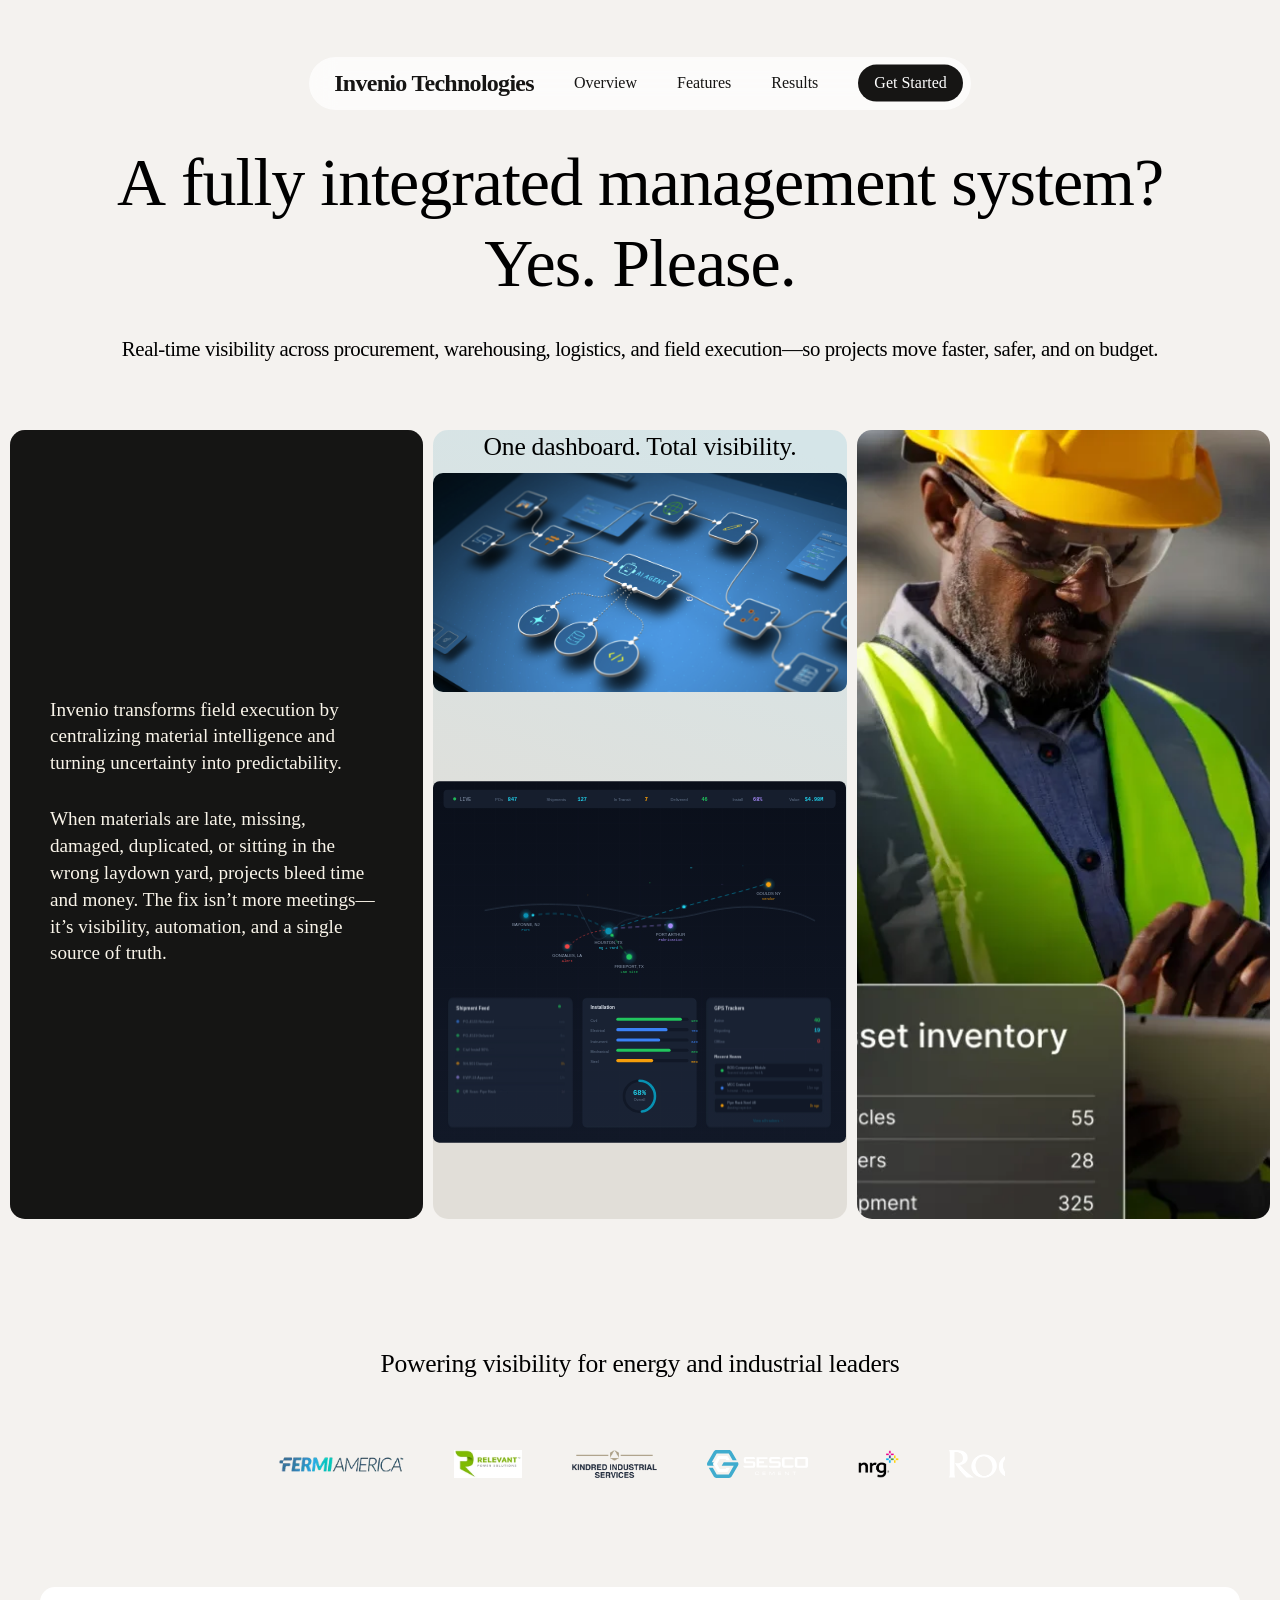
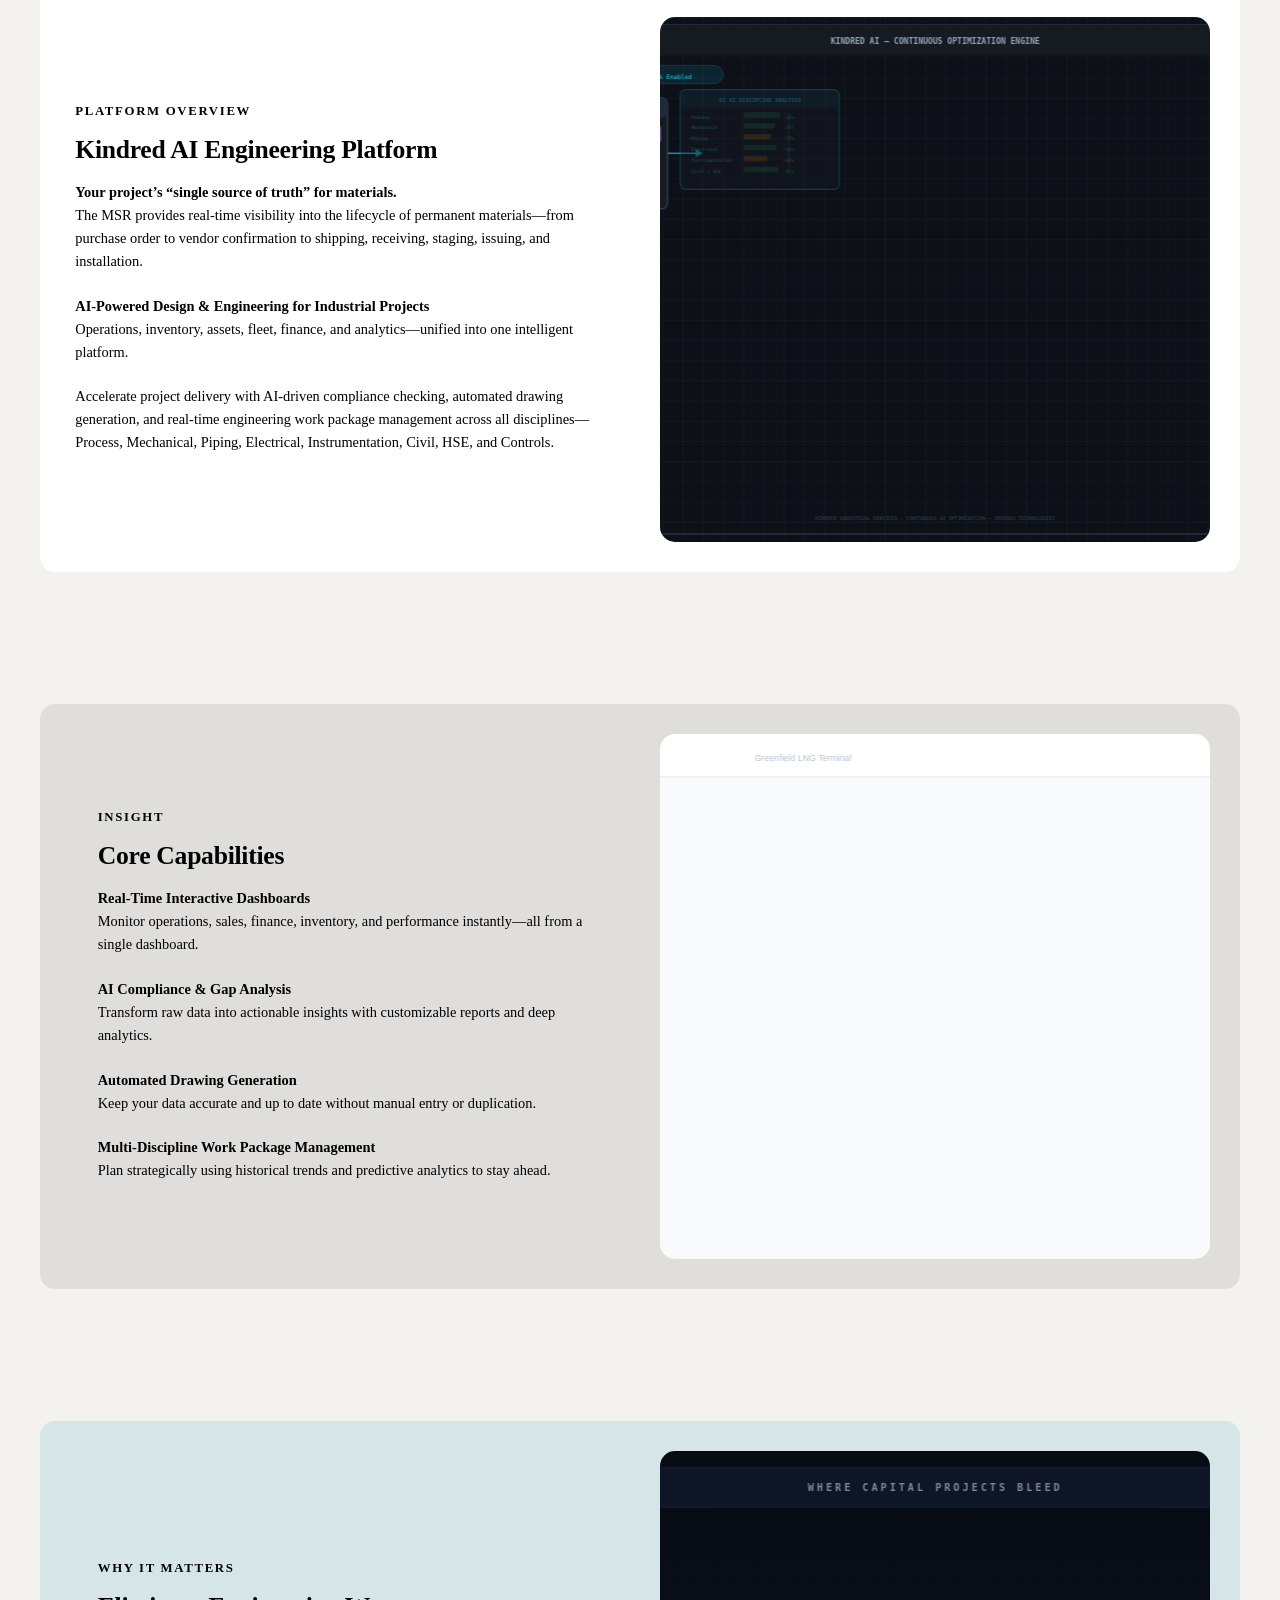
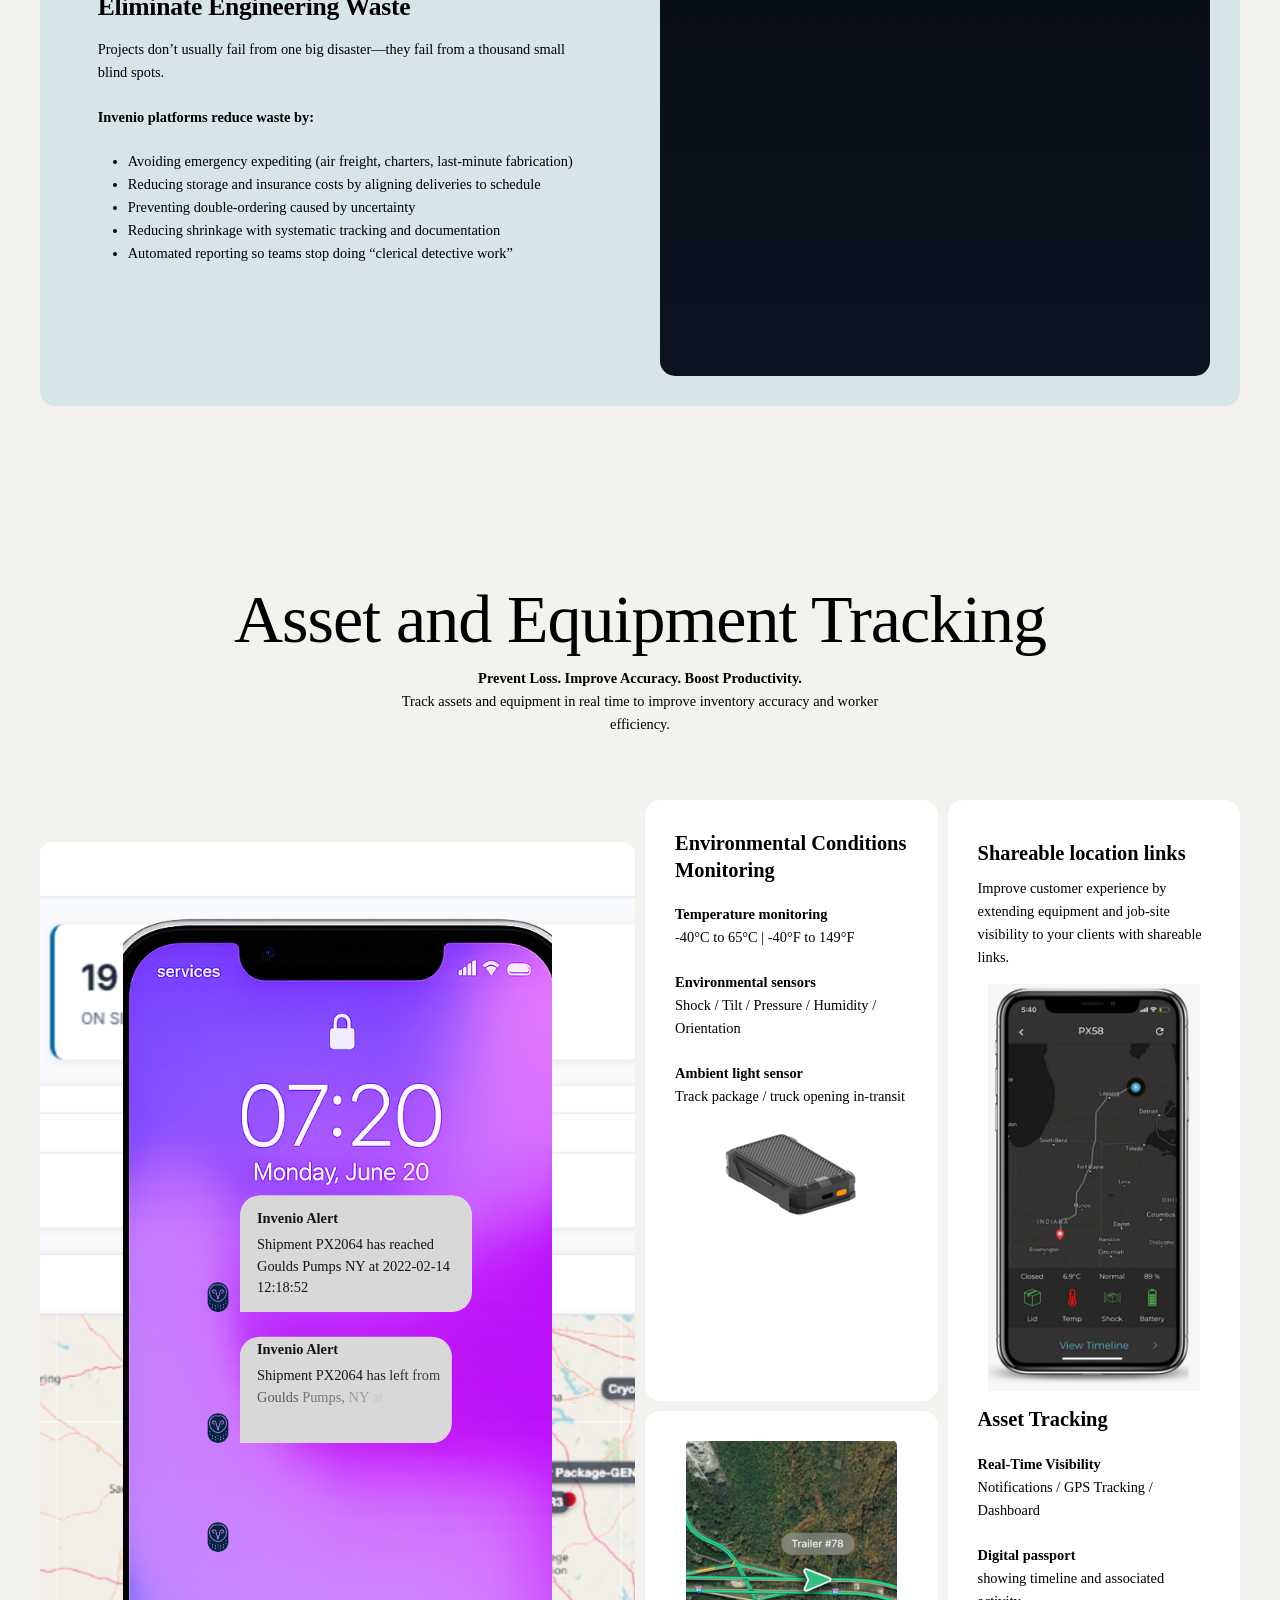
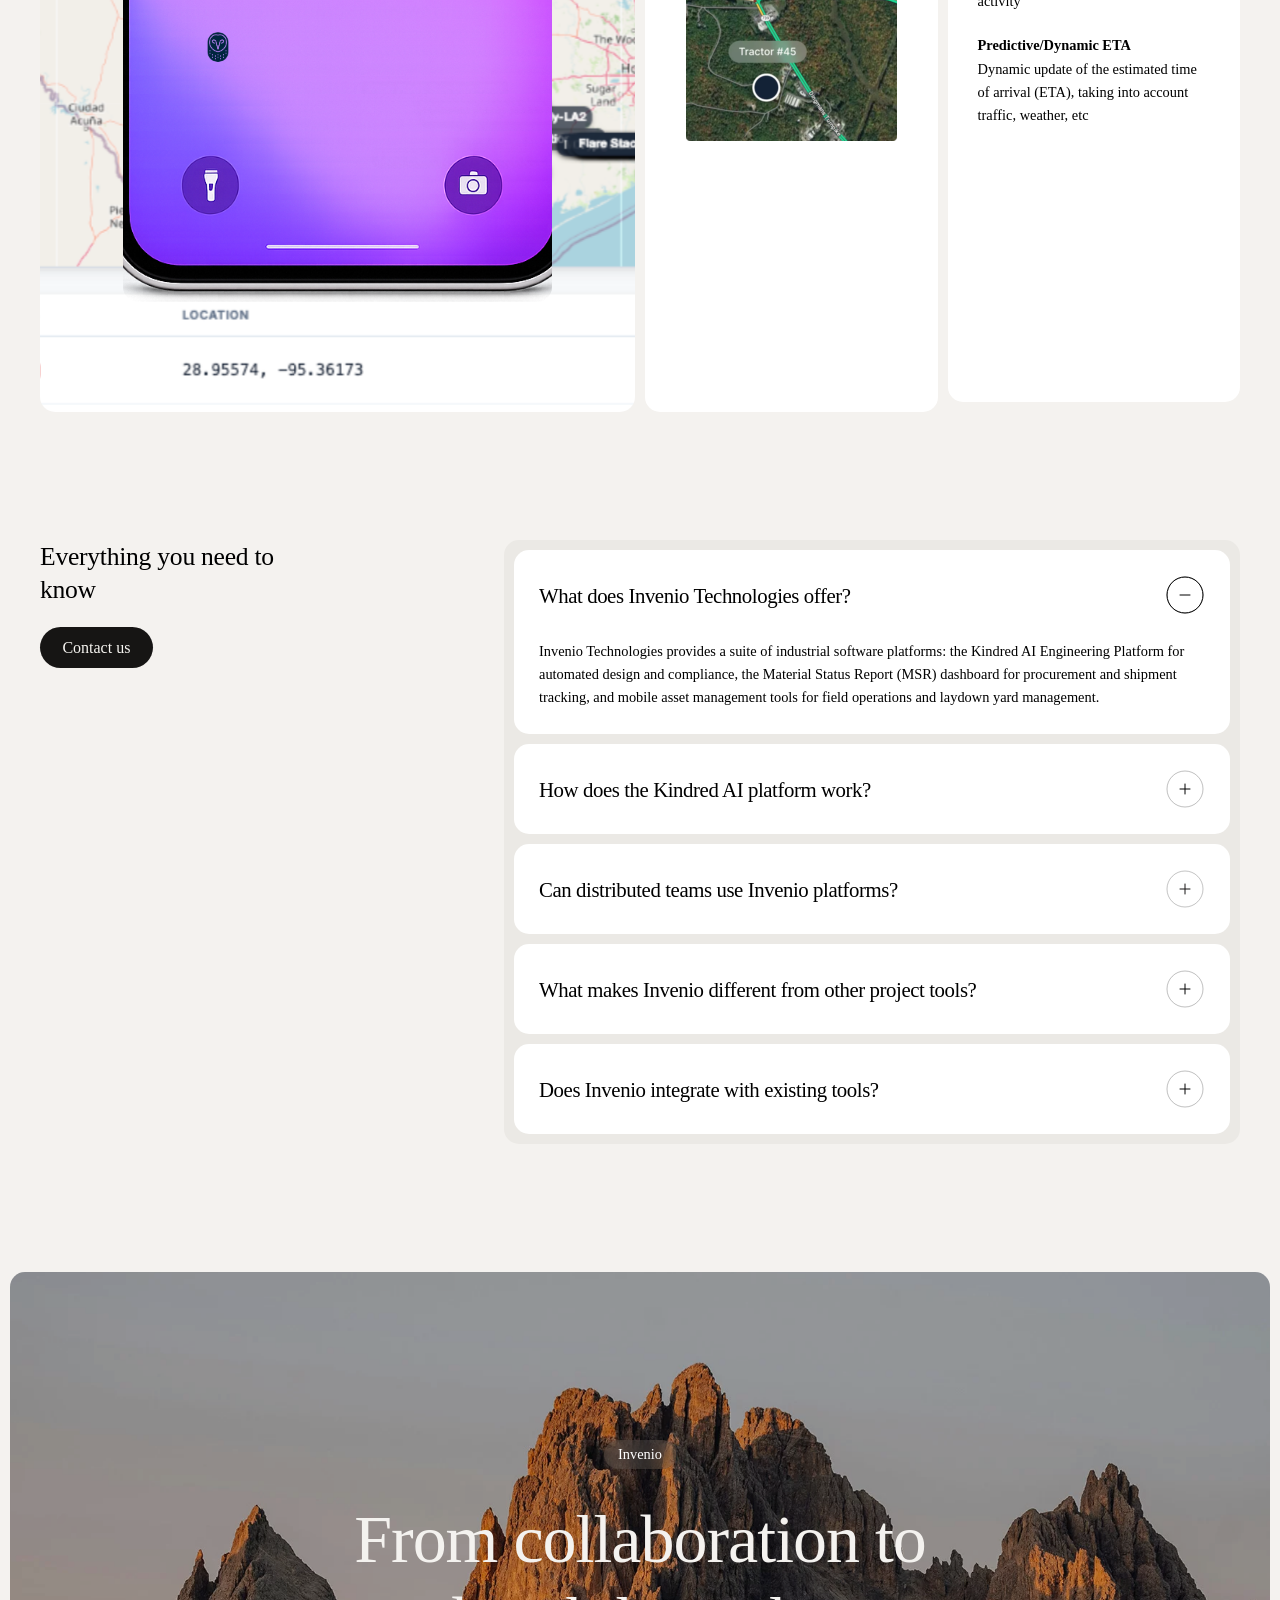
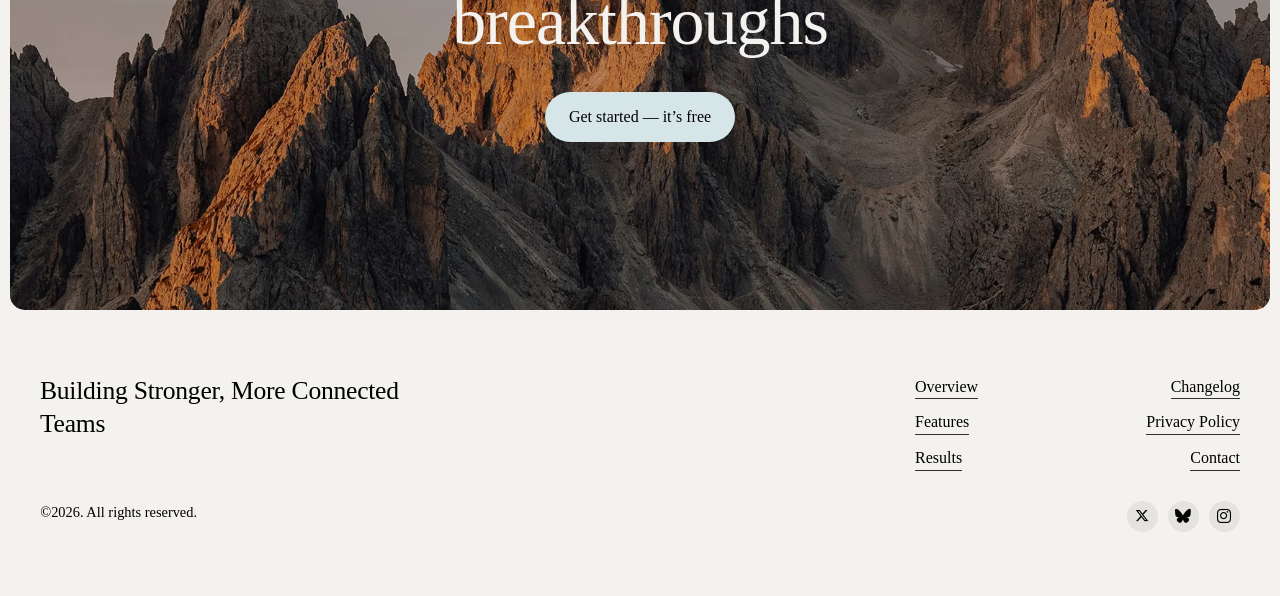
==== index.html @ 4b78f229 "fix: match SVG sizes across all three cards All three sticky cards now use background images for con" ====
<!DOCTYPE html>
<!-- saved from url=(0024)/ -->
<html lang="en-US" class="js lenis js_active  vc_desktop  vc_transform  vc_transform "><head><meta http-equiv="Content-Type" content="text/html; charset=UTF-8">
	
	<meta name="viewport" content="width=device-width, initial-scale=1, maximum-scale=5"><title>Invenio Technologies – Invenio Technologies</title>
<meta name="robots" content="max-image-preview:large">
<link rel="preload" href="/wp-content/themes/salient/css/fonts/icomoon.woff?v=1.7" as="font" type="font/woff" crossorigin="anonymous"><style id="wp-img-auto-sizes-contain-inline-css" type="text/css">
img:is([sizes=auto i],[sizes^="auto," i]){contain-intrinsic-size:3000px 1500px}
/*# sourceURL=wp-img-auto-sizes-contain-inline-css */
</style>

<link rel="stylesheet" id="nectar-slider-css" href="./Invenio Technologies – Invenio Technologies_files/nectar-slider.css" type="text/css" media="all">
<style id="nfd-wonder-blocks-utilities-inline-css" type="text/css">
.nfd-relative{position:relative!important}.-nfd-bottom-1{bottom:-.25rem!important}.-nfd-top-0\.5{top:-.125rem!important}.-nfd-top-1{top:-.25rem!important}.nfd-top-10{top:2.5rem!important}.nfd-col-start-1{grid-column-start:1!important}.nfd-col-start-2{grid-column-start:2!important}.nfd-col-start-3{grid-column-start:3!important}.nfd-col-start-4{grid-column-start:4!important}.nfd-col-start-5{grid-column-start:5!important}.nfd-col-start-6{grid-column-start:6!important}.nfd-col-start-7{grid-column-start:7!important}.nfd-col-end-10{grid-column-end:10!important}.nfd-col-end-11{grid-column-end:11!important}.nfd-col-end-12{grid-column-end:12!important}.nfd-col-end-13{grid-column-end:13!important}.nfd-col-end-7{grid-column-end:7!important}.nfd-col-end-8{grid-column-end:8!important}.nfd-col-end-9{grid-column-end:9!important}.nfd-row-start-1{grid-row-start:1!important}.-nfd-mx-2:not([style*=margin]){margin-left:-.5rem!important;margin-right:-.5rem!important}.nfd-my-0:not([style*=margin]){margin-bottom:0!important;margin-top:0!important}.nfd-mb-8:not([style*=margin]){margin-bottom:2rem!important}.nfd-mt-2:not([style*=margin]){margin-top:.5rem!important}.nfd-mt-8:not([style*=margin]){margin-top:2rem!important}.nfd-mt-\[-100px\]:not([style*=margin]){margin-top:-100px!important}.nfd-grid{display:grid!important}.nfd-h-full{height:100%!important}.nfd-w-full{width:100%!important}.nfd-shrink-0{flex-shrink:0!important}.nfd-grow{flex-grow:1!important}.nfd-grid-cols-11{grid-template-columns:repeat(11,minmax(0,1fr))!important}.nfd-grid-cols-12{grid-template-columns:repeat(12,minmax(0,1fr))!important}.nfd-grid-cols-2{grid-template-columns:repeat(2,minmax(0,1fr))!important}.nfd-grid-rows-1{grid-template-rows:repeat(1,minmax(0,1fr))!important}.nfd-items-center{align-items:center!important}.nfd-gap-y-10{row-gap:2.5rem!important}.nfd-overflow-hidden{overflow:hidden!important}.nfd-border-b{border-bottom-width:1px!important}.nfd-border-dashed{border-style:dashed!important}.nfd-p-0:not([style*=padding]){padding:0!important}.nfd-p-10:not([style*=padding]){padding:2.5rem!important}.nfd-p-2:not([style*=padding]){padding:.5rem!important}.nfd-p-4:not([style*=padding]){padding:1rem!important}.nfd-p-8:not([style*=padding]){padding:2rem!important}.nfd-px-0:not([style*=padding]){padding-left:0!important;padding-right:0!important}.nfd-px-4:not([style*=padding]){padding-left:1rem!important;padding-right:1rem!important}.nfd-px-8:not([style*=padding]){padding-left:2rem!important;padding-right:2rem!important}.nfd-py-0:not([style*=padding]){padding-bottom:0!important;padding-top:0!important}.nfd-py-4:not([style*=padding]){padding-bottom:1rem!important;padding-top:1rem!important}.nfd-py-5:not([style*=padding]){padding-bottom:1.25rem!important;padding-top:1.25rem!important}.nfd-pt-0:not([style*=padding]){padding-top:0!important}.nfd-text-left{text-align:left!important}.nfd-wc-products{self-align:flex-start!important;flex-grow:0!important}.nfd-wc-products>ul{row-gap:calc(var(--wndb--gap--2xl)*var(--wndb--gap--scale-factor))!important}.nfd-wc-products .wc-block-grid__product-image{overflow:hidden!important}.nfd-wc-products .wc-block-grid__product-image img{transition:transform .6s ease-in-out!important}.nfd-wc-products .wc-block-grid__product-image img:hover{transform:scale(1.1)!important}.nfd-wc-products .wc-block-components-product-sale-badge{backdrop-filter:blur(4px)!important;background:hsla(0,0%,100%,.5)!important;border:1px solid hsla(0,0%,100%,.2)!important;border-radius:999px!important;font-size:.8125rem!important;font-weight:700!important;margin:6px!important;padding:4px 12px!important}.nfd-wc-products .wc-block-components-product-sale-badge>span{background:transparent!important}.nfd-wc-products .wc-block-components-product-price{color:inherit!important}.nfd-wc-search .wp-block-search__inside-wrapper{background-color:var(--wndb--color--borders)!important;border:2px solid var(--wndb--color--subtle)!important;border-radius:999px!important;max-width:100%!important;padding:0!important;width:25rem!important}.nfd-wc-search .wp-block-search__inside-wrapper input[type=search]{background:none!important;border:none!important;border-bottom-left-radius:999px!important;border-top-left-radius:999px!important;color:var(--wndb--color--text--contrast)!important;font-size:1.25rem!important;font-weight:500!important;min-height:3.75rem!important;padding-inline:24px!important}.nfd-wc-search .wp-block-search__inside-wrapper:has(button:focus),.nfd-wc-search .wp-block-search__inside-wrapper:has(input[type=search]:focus){outline:2px solid var(--wndb--color--text--contrast)!important;outline-offset:2px!important}.nfd-wc-search .wp-block-search__button{aspect-ratio:1/1!important;background:var(--wndb-gray-800)!important;border-radius:999px!important;height:100%!important;margin-left:0!important;margin-right:2px!important;margin-top:2px!important}.nfd-wc-search .wp-block-search__button:focus,.nfd-wc-search .wp-block-search__button:hover{background:var(--wndb-gray-900)!important;filter:none!important;outline:2px solid var(--wndb-gray-900)!important;outline-offset:2px!important}.nfd-wc-search .wp-block-search__inside-wrapper input[type=search]::-moz-placeholder{color:var(--wndb--color--text--faded)!important}.nfd-wc-search .wp-block-search__inside-wrapper input[type=search]::placeholder{color:var(--wndb--color--text--faded)!important}.nfd-commerce-icons{align-items:center!important;display:flex!important;flex-direction:row!important;gap:8px!important}.nfd-commerce-icons .wc-block-cart-link__text{display:none!important}.nfd-commerce-icons .wp-block-search__button svg,.nfd-commerce-icons svg.wc-block-customer-account__account-icon,.nfd-commerce-icons svg.wc-block-mini-cart__icon{height:28px!important;width:28px!important}.nfd-commerce-icons .wp-block-search__button-only .wp-block-search__button.has-icon{align-items:center!important;background:none!important;color:currentcolor!important;display:flex!important;padding:0!important}.nfd-commerce-icons .wp-block-search__button-only .wp-block-search__input{margin-right:.5em!important}.nfd-commerce-icons .wp-block-woocommerce-customer-account a{padding:0!important}:root{--wndb-mask-color:rgba(0,0,0,.15);--wndb-mask-position:50% 50% at 50% 20%;--wndb-mask-opacity:0.35}[class*=nfd-bg-effect]{isolation:isolate!important;position:relative!important}[class*=nfd-wb-header] [class*=nfd-bg-effect]{z-index:1!important}.has-modal-open [class*=nfd-bg-effect]{isolation:unset!important}.nfd-bg-effect-position-center{--wndb-mask-position:50% 50% at 50% 50%}[class*=nfd-bg-effect]:after{content:""!important;inset:0!important;-webkit-mask-image:radial-gradient(ellipse var(--wndb-mask-position),#000 70%,rgba(0,0,0,.3) 100%)!important;mask-image:radial-gradient(ellipse var(--wndb-mask-position),#000 70%,rgba(0,0,0,.3) 100%)!important;opacity:var(--wndb-mask-opacity)!important;pointer-events:none!important;position:absolute!important;z-index:-1!important}.nfd-bg-effect-dots:after{--wndb-mask-opacity:1;background:radial-gradient(var(--wndb-mask-color) 1px,transparent 1px)!important;background-size:20px 20px!important}.nfd-bg-effect-grid:after{background-image:linear-gradient(to right,var(--wndb-mask-color) 1px,transparent 1px),linear-gradient(to bottom,var(--wndb-mask-color) 1px,transparent 1px)!important;background-size:50px 50px!important}.nfd-bg-effect-grid-perspective{perspective:1000px!important}.has-modal-open .nfd-bg-effect-grid-perspective{perspective:unset!important}.nfd-bg-effect-grid-perspective:after{--wndb-mask-opacity:0.6;background-size:100px 100px!important;transform:rotateX(-60deg) translateZ(0)!important;transform-origin:top!important;transform-style:preserve-3d!important}.nfd-bg-effect-grid-2:after,.nfd-bg-effect-grid-perspective:after{background-image:linear-gradient(to right,var(--wndb-mask-color) 1px,transparent 1px),linear-gradient(to bottom,var(--wndb-mask-color) 1px,transparent 1px)!important}.nfd-bg-effect-grid-2:after{background-size:14px 32px!important}.nfd-bg-effect-grid-3{overflow:hidden!important}.nfd-bg-effect-grid-3:after{background-image:linear-gradient(to right,var(--wndb-mask-color) 1px,transparent 1px),linear-gradient(to bottom,var(--wndb-mask-color) 1px,transparent 1px)!important;background-size:32px 80px!important;right:-40%!important;top:-20%!important;transform:scale(1.5) skew(-30deg,30deg)!important}.nfd-bg-effect-lines:after{--wndb-mask-opacity:0.4;background-image:linear-gradient(to right,var(--wndb-mask-color) 1px,transparent 1px)!important;background-size:48px!important}.nfd-bg-effect-lines-2{--wndb-mask-opacity:0.45;overflow:hidden!important;perspective:1000px!important}.has-modal-open .nfd-bg-effect-lines-2{perspective:unset!important}.nfd-bg-effect-lines-2:after{background-image:linear-gradient(to right,var(--wndb-mask-color) 1px,transparent 1px)!important;background-size:30px!important;right:-40%!important;top:-20%!important;transform:rotateX(-45deg) skew(-16deg) translateZ(0)!important;transform-origin:right!important;transform-style:preserve-3d!important}.nfd-mask-opacity-0:after{--wndb-mask-opacity:0.8}:where(:root){--wndb--max-w--prose:min(65ch,1100px)}.nfd-max-w-prose:not(.nfd-max-w-full),:where(.nfd-text-balance:not(.nfd-max-w-full)){max-width:var(--wndb--max-w--prose)!important}.nfd-max-w-prose:not(.nfd-max-w-full).has-text-align-center,:where(.nfd-text-balance:not(.nfd-max-w-full)).has-text-align-center{margin-inline:auto!important}.nfd-max-w-prose:not(.nfd-max-w-full).has-text-align-right,:where(.nfd-text-balance:not(.nfd-max-w-full)).has-text-align-right{margin-inline-start:auto!important}:where(.nfd-text-balance){text-wrap:balance!important}.nfd-text-balance>h1,.nfd-text-balance>h2,.nfd-text-balance>h3,.nfd-text-balance>h4,.nfd-text-balance>p{text-wrap:balance!important}.nfd-text-pretty,.nfd-text-pretty>h1,.nfd-text-pretty>h2,.nfd-text-pretty>h3,.nfd-text-pretty>h4,.nfd-text-pretty>p{text-wrap:pretty!important}.wp-block-image figcaption{font-weight:400!important;margin-inline:auto!important;max-width:64ch!important;padding-block-start:.5em!important;text-wrap:balance!important}.wp-block-quote>.nfd-text-pretty{font-weight:550;margin-block:.25em}:where(:root){--wndb--text-scale-factor:1;--wndb--text--xs:0.75rem;--wndb--text--sm:0.875rem;--wndb--text--base:1rem;--wndb--text--md:1.125rem;--wndb--text--lg:1.5rem;--wndb--text--xl:2.375rem;--wndb--text--huge:clamp(2.75rem,1.4688rem + 2.5vw,3.5rem);--wndb--text-giga:clamp(3.25rem,2.546875rem + 2.25vw,4.375rem)}.nfd-text-xs:not([class*=font-size]):not([style*=font-size]){font-size:calc(var(--wndb--text--xs)*var(--wndb--text-scale-factor))!important}.nfd-text-xs:not([style*=letter-spacing]){letter-spacing:.05em!important}.nfd-text-sm:not([class*=font-size]):not([style*=font-size]){font-size:calc(var(--wndb--text--sm)*var(--wndb--text-scale-factor))!important}.nfd-text-base:not([class*=font-size]):not([style*=font-size]){font-size:calc(var(--wndb--text--base)*var(--wndb--text-scale-factor))!important}.nfd-text-md:not([class*=font-size]):not([style*=font-size]){font-size:calc(var(--wndb--text--md)*var(--wndb--text-scale-factor))!important}.nfd-text-base:not([style*=line-height]),.nfd-text-md:not([style*=line-height]){line-height:1.6!important}.nfd-text-lg:not([class*=font-size]):not([style*=font-size]){font-size:calc(var(--wndb--text--lg)*var(--wndb--text-scale-factor))!important}.nfd-text-lg:not([style*=line-height]){line-height:1.4!important}.nfd-text-lg:not([style*=letter-spacing]){letter-spacing:0!important}.nfd-text-lg:not([style*=font-weight]){font-weight:500!important}.nfd-text-xl:not([class*=font-size]):not([style*=font-size]){font-size:var(--wndb--text--xl)!important}.nfd-text-xl:not([style*=line-height]){line-height:1.25!important}.nfd-text-xl:not([style*=letter-spacing]){letter-spacing:-.01em!important}.nfd-text-xl:not([style*=font-weight]){font-weight:500!important}:where(.nfd-text-huge:not([class*=font-size]):not([style*=font-size])){font-size:calc(var(--wndb--text--huge)*var(--wndb--text-scale-factor))!important;max-width:var(--wndb--max-w--prose)!important;text-wrap:balance!important}:where(.nfd-text-huge:not([class*=font-size]):not([style*=font-size]).nfd-max-w-container){max-width:var(--wndb--container)!important}:where(.nfd-text-giga:not([class*=font-size]):not([style*=font-size])).has-text-align-center,:where(.nfd-text-huge:not([class*=font-size]):not([style*=font-size])).has-text-align-center{margin-inline:auto!important}:where(.nfd-text-giga:not([class*=font-size]):not([style*=font-size])).has-text-align-right,:where(.nfd-text-huge:not([class*=font-size]):not([style*=font-size])).has-text-align-right{margin-inline-start:auto!important}.nfd-text-huge:not([style*=line-height]){line-height:1.1!important}.nfd-text-huge:not([style*=letter-spacing]){letter-spacing:-.025em!important}.nfd-text-huge:not([style*=font-weight]){font-weight:500!important}:where(.nfd-text-giga:not([class*=font-size]):not([style*=font-size])){font-size:calc(var(--wndb--text-giga)*var(--wndb--text-scale-factor))!important;max-width:var(--wndb--max-w--prose)!important;text-wrap:balance!important}:where(.nfd-text-giga:not([class*=font-size]):not([style*=font-size]).nfd-max-w-container){max-width:var(--wndb--container)!important}.nfd-text-giga:not([style*=line-height]){line-height:1.1!important}.nfd-text-giga:not([style*=letter-spacing]){letter-spacing:-.04em!important}.nfd-text-giga:not([style*=font-weight]){font-weight:500!important}:root{--nfd-wb-anim-transition-duration:1400ms;--nfd-wb-anim-transition-delay:50ms;--nfd-wb-anim-transition-easing-function:cubic-bezier(0.4,1,0.65,1);--nfd-wb-anim-transition:all var(--nfd-wb-anim-transition-duration) var(--nfd-wb-anim-transition-easing-function) var(--nfd-wb-anim-transition-delay)}@media (prefers-reduced-motion:reduce){.nfd-wb-animate{transition:none!important}.nfd-wb-twist-in,[class*=nfd-wb-]{clip-path:none!important;opacity:1!important;transform:none!important}}@media (max-width:782px){body:not(.nfd-wb-editor-animations) .nfd-wb-animate{transition:none!important}body:not(.nfd-wb-editor-animations) .nfd-wb-twist-in,body:not(.nfd-wb-editor-animations) [class*=nfd-wb-]{clip-path:none!important;opacity:1!important;transform:none!important}}.nfd-wb-animate[data-replay-animation]{transition:none!important}[class*=nfd-wb-fade-in]{--nfd-wb-anim-transition:opacity var(--nfd-wb-anim-transition-duration) var(--nfd-wb-anim-transition-easing-function) var(--nfd-wb-anim-transition-delay),transform var(--nfd-wb-anim-transition-duration) var(--nfd-wb-anim-transition-easing-function) var(--nfd-wb-anim-transition-delay);transition:var(--nfd-wb-anim-transition)}.nfd-wb-fade-in-bottom{--nfd-wb-anim-transition-duration:1200ms;opacity:0;transform:translate3d(0,90px,0);transition:var(--nfd-wb-anim-transition)}.nfd-wb-fade-in-bottom-short{transform:translate3d(0,32px,0)}.nfd-wb-fade-in-bottom-short,.nfd-wb-fade-in-top-short{--nfd-wb-anim-transition-duration:600ms;opacity:0;transition:var(--nfd-wb-anim-transition)}.nfd-wb-fade-in-top-short{transform:translate3d(0,-32px,0)}.nfd-wb-fade-in-left-short{transform:translate3d(-32px,0,0)}.nfd-wb-fade-in-left-short,.nfd-wb-fade-in-right-short{--nfd-wb-anim-transition-duration:600ms;opacity:0;transition:var(--nfd-wb-anim-transition)}.nfd-wb-fade-in-right-short{transform:translate3d(32px,0,0)}.nfd-wb-animated-in:not([data-replay-animation])[class*=nfd-wb-fade-in]{opacity:1;transform:translateZ(0)}.nfd-wb-zoom-in{--nfd-wb-anim-transition-duration:1200ms;--nfd-wb-anim-transition:opacity var(--nfd-wb-anim-transition-duration) var(--nfd-wb-anim-transition-easing-function) var(--nfd-wb-anim-transition-delay),transform var(--nfd-wb-anim-transition-duration) var(--nfd-wb-anim-transition-easing-function) var(--nfd-wb-anim-transition-delay);transform:scale3d(.4,.4,.4)}.nfd-wb-zoom-in,.nfd-wb-zoom-in-short{opacity:0;transition:var(--nfd-wb-anim-transition)}.nfd-wb-zoom-in-short{--nfd-wb-anim-transition-duration:600ms;--nfd-wb-anim-transition:opacity var(--nfd-wb-anim-transition-duration) var(--nfd-wb-anim-transition-easing-function) var(--nfd-wb-anim-transition-delay),transform var(--nfd-wb-anim-transition-duration) var(--nfd-wb-anim-transition-easing-function) var(--nfd-wb-anim-transition-delay);transform:scale3d(.92,.92,.92)}.nfd-wb-animated-in:not([data-replay-animation])[class*=nfd-wb-zoom-]{opacity:1;transform:scaleX(1)}div:has(>.nfd-wb-twist-in){perspective:1200px}.nfd-wb-twist-in{--nfd-wb-anim-transition-duration:1000ms;--nfd-wb-anim-transition:opacity var(--nfd-wb-anim-transition-duration) var(--nfd-wb-anim-transition-easing-function) var(--nfd-wb-anim-transition-delay),transform var(--nfd-wb-anim-transition-duration) var(--nfd-wb-anim-transition-easing-function) var(--nfd-wb-anim-transition-delay);opacity:0;transform:translateY(40px) scale(.8) rotateY(30deg) rotate(-12deg) translateZ(0);transition:var(--nfd-wb-anim-transition)}.nfd-wb-animated-in:not([data-replay-animation]).nfd-wb-twist-in{opacity:1;transform:translateY(0) scale(1) rotateY(0deg) rotate(0deg) translateZ(0)}.nfd-wb-reveal-right{--nfd-wb-anim-transition-duration:1500ms;--nfd-wb-anim-transition-easing-function:cubic-bezier(0.4,0,0,1);--nfd-wb-anim-transition:clip-path var(--nfd-wb-anim-transition-duration) var(--nfd-wb-anim-transition-easing-function) var(--nfd-wb-anim-transition-delay);clip-path:inset(0 100% 0 0);transition:var(--nfd-wb-anim-transition)}.nfd-wb-animated-in>.nfd-wb-reveal-right:not([data-replay-animation]){clip-path:inset(0 0 0 0)!important}.nfd-delay-50{--nfd-wb-anim-transition-delay:50ms}.nfd-delay-150{--nfd-wb-anim-transition-delay:150ms}.nfd-delay-300{--nfd-wb-anim-transition-delay:300ms}.nfd-delay-450{--nfd-wb-anim-transition-delay:450ms}.nfd-delay-600{--nfd-wb-anim-transition-delay:600ms}.nfd-delay-750{--nfd-wb-anim-transition-delay:750ms}.nfd-delay-900{--nfd-wb-anim-transition-delay:900ms}.nfd-delay-1050{--nfd-wb-anim-transition-delay:1050ms}.nfd-delay-1200{--nfd-wb-anim-transition-delay:1200ms}.nfd-delay-1350{--nfd-wb-anim-transition-delay:1350ms}.nfd-delay-1500{--nfd-wb-anim-transition-delay:1500ms}:where(:root){--wndb--container:1200px;--wndb--container--wide:1340px}body .is-layout-constrained:has(.nfd-container.is-layout-constrained)>.nfd-container.is-layout-constrained{max-width:unset!important;width:100%!important}.is-layout-constrained.has-global-padding:has(.nfd-container.is-layout-constrained)>.nfd-container.is-layout-constrained{margin-left:calc(var(--wp--style--root--padding-left)*-1)!important;margin-right:calc(var(--wp--style--root--padding-right)*-1)!important;max-width:unset!important;width:unset!important}.editor-styles-wrapper .nfd-container:is(.is-layout-constrained)>:where(:not(.alignleft):not(.alignright):not(.alignfull):not(.alignwide)),.editor-styles-wrapper .nfd-container>:where(.wp-block-cover-is-layout-constrained:not(.alignleft):not(.alignright):not(.alignfull):not(.alignwide)):not([style*=margin]),.nfd-container:is(.is-layout-constrained)>:where(:not(.alignleft):not(.alignright):not(.alignfull):not(.alignwide)),.nfd-container:is(.nfd-my-0)>div,.nfd-container>:where(.wp-block-cover-is-layout-constrained:not(.alignleft):not(.alignright):not(.alignfull):not(.alignwide)){max-width:var(--wndb--container);width:100%}.editor-styles-wrapper .nfd-container:is(.is-layout-constrained)>.alignwide,.nfd-container:is(.is-layout-constrained).alignwide>:where(:not(.alignleft):not(.alignright):not(.alignfull)):not([style*=margin]),.nfd-container:is(.is-layout-constrained)>.alignwide,.nfd-container:is(.nfd-my-0)>.alignwide{max-width:var(--wndb--container--wide);width:100%}.nfd-container:not(.alignfull){padding-inline:var(--wndb--p)!important}.nfd-container:is(.nfd-my-0)>div:not([style*=margin]){margin-inline:auto!important}[class*=nfd-divider-]{position:relative;z-index:13}[class*=nfd-divider-]~[class*=nfd-divider-]{z-index:12!important}[class*=nfd-divider-]~[class*=nfd-divider-]~[class*=nfd-divider-]{z-index:11!important}[class*=nfd-divider-]:before{background:inherit!important;bottom:calc(var(--wndb--divider-size)*-1)!important;content:""!important;height:var(--wndb--divider-size)!important;left:0!important;pointer-events:none!important;position:absolute!important;width:100%!important;z-index:10!important}.nfd-divider-arrow{--wndb--divider-size:16px}.nfd-divider-arrow:before{bottom:calc(var(--wndb--divider-size)*-1)!important;height:calc(var(--wndb--divider-size)*2)!important;left:50%!important;transform:translateX(-50%) rotate(45deg)!important;width:calc(var(--wndb--divider-size)*2)!important}.nfd-divider-clouds{--wndb--divider-size:150px}.nfd-divider-clouds:after,.nfd-divider-clouds:before{background:inherit!important;background-image:url("data:image/svg+xml;charset=utf-8,%3Csvg xmlns='http://www.w3.org/2000/svg' preserveAspectRatio='xMidYMax slice' viewBox='0 0 283.5 27.8'%3E%3Cpath fill='%23fff' d='M0 0v6.7c1.9-.8 4.7-1.4 8.5-1 9.5 1.1 11.1 6 11.1 6s2.1-.7 4.3-.2c2.1.5 2.8 2.6 2.8 2.6s.2-.5 1.4-.7 1.7.2 1.7.2 0-2.1 1.9-2.8 3.6.7 3.6.7.7-2.9 3.1-4.1 4.7 0 4.7 0 1.2-.5 2.4 0 1.7 1.4 1.7 1.4h1.4c.7 0 1.2.7 1.2.7s.8-1.8 4-2.2c3.5-.4 5.3 2.4 6.2 4.4q.6-.6 1.8-.9c2.8-.7 4 .7 4 .7s1.7-5 11.1-6c9.5-1.1 12.3 3.9 12.3 3.9s1.2-4.8 5.7-5.7 6.8 1.8 6.8 1.8.6-.6 1.5-.9c.9-.2 1.9-.2 1.9-.2s5.2-6.4 12.6-3.3c7.3 3.1 4.7 9 4.7 9s1.9-.9 4 0 2.8 2.4 2.8 2.4 1.9-1.2 4.5-1.2 4.3 1.2 4.3 1.2.2-1 1.4-1.7 2.1-.7 2.1-.7-.5-3.1 2.1-5.5 5.7-1.4 5.7-1.4 1.5-2.3 4.2-1.1 1.7 5.2 1.7 5.2.3-.1 1.3.5c.5.4.8.8.9 1.1.5-1.4 2.4-5.8 8.4-4 7.1 2.1 3.5 8.9 3.5 8.9s.8-.4 2 0 1.1 1.1 1.1 1.1 1.1-1.1 2.3-1.1 2.1.5 2.1.5 1.9-3.6 6.2-1.2 1.9 6.4 1.9 6.4 2.6-2.4 7.4 0c3.4 1.7 3.9 4.9 3.9 4.9s3.3-6.9 10.4-7.9 11.5 2.6 11.5 2.6.8 0 1.2.2.9.9.9.9 4.4-3.1 8.3.2c1.9 1.7 1.5 5 1.5 5s.3-1.1 1.6-1.4 2.3.2 2.3.2-.1-1.2.5-1.9 1.9-.9 1.9-.9-4.7-9.3 4.4-13.4c5.6-2.5 9.2.9 9.2.9s5-6.2 15.9-6.2 16.1 8.1 16.1 8.1.7-.2 1.6-.4V0z'/%3E%3C/svg%3E")!important;background-repeat:repeat-x!important;background-size:cover!important;content:""!important;height:var(--wndb--divider-size)!important;left:0!important;pointer-events:none!important;position:absolute!important;top:0!important;width:100%!important;z-index:10!important}.nfd-divider-clouds:after{bottom:0!important;top:auto!important;transform:rotate(180deg)!important}.nfd-divider-ellipse{--wndb--divider-size:50px}.nfd-divider-ellipse:before{clip-path:ellipse(50% var(--wndb--divider-size) at 50% 0)!important}.nfd-divider-rounded:not([style*=-radius]){--wndb--divider-size:50px}.nfd-divider-rounded:before:not([style*=-radius]){border-bottom-left-radius:var(--wndb--divider-size)!important;border-bottom-right-radius:var(--wndb--divider-size)!important}.nfd-divider-slant,.nfd-divider-slant-invert{--wndb--divider-size:80px}.nfd-divider-slant:before{bottom:calc(var(--wndb--divider-size)*-1 + 1px)!important;clip-path:polygon(0 0,100% 0,0 100%)!important}.nfd-divider-slant-invert:before{bottom:calc(var(--wndb--divider-size)*-1 + 1px)!important;clip-path:polygon(0 0,100% 0,100% 100%)!important}.nfd-divider-triangle{--wndb--divider-size:80px}.nfd-divider-triangle:before{bottom:calc(var(--wndb--divider-size)*-1 + 1px)!important;clip-path:polygon(0 0,100% 0,50% 100%)!important}.nfd-divider-zigzag{--wndb--divider-size:8px}.nfd-divider-zigzag:before{-webkit-mask:conic-gradient(from -45deg at bottom,#0000,#000 1deg 89deg,#0000 90deg) 50% /calc(var(--wndb--divider-size)*2) 100%!important;mask:conic-gradient(from -45deg at bottom,#0000,#000 1deg 89deg,#0000 90deg) 50% /calc(var(--wndb--divider-size)*2) 100%!important}:where(:root){--wndb--divider-size:0px}:where(:root){--nfd-opacity-preview:0.3}@media (min-width:1025px){body:not(.block-editor-page) :not(.is-desktop-preview) .nfd-hide-desktop{display:none!important}}@media (max-width:767px){body:not(.block-editor-page) :not(.is-mobile-preview) .nfd-hide-mobile{display:none!important}.nfd-align-mobile-left{text-align:left!important}.nfd-align-mobile-center{text-align:center!important}.nfd-align-mobile-right{text-align:right!important}.nfd-align-mobile-justify{text-align:justify!important}.wp-block-group-is-layout-flex.is-vertical p[class^=nfd-align-mobile-]{width:100%!important}}@media (min-width:768px) and (max-width:1024px){body:not(.block-editor-page) :not(.is-tablet-preview) .nfd-hide-tablet{display:none!important}.nfd-align-tablet-left{text-align:left!important}.nfd-align-tablet-center{text-align:center!important}.nfd-align-tablet-right{text-align:right!important}.nfd-align-tablet-justify{text-align:justify!important}.wp-block-group-is-layout-flex.is-vertical p[class^=nfd-align-tablet-]{width:100%!important}}.is-root-container.is-desktop-preview .nfd-hide-desktop,.is-root-container.is-mobile-preview .nfd-hide-mobile,.is-root-container.is-tablet-preview .nfd-hide-tablet{opacity:var(--nfd-opacity-preview)!important}@media (max-width:767px){.nfd-swiper-enabled{display:flex!important;flex-wrap:nowrap!important;gap:12px!important;margin-right:calc(var(--wp--style--root--padding-right, 0px)*-1)!important;overflow-x:auto!important;overflow-y:hidden!important;width:calc(100% + var(--wp--style--root--padding-right, 0px))!important;-webkit-overflow-scrolling:touch!important;padding-left:16px!important;padding-right:0!important;scroll-snap-type:x mandatory!important;scrollbar-width:none!important}.nfd-swiper-enabled::-webkit-scrollbar{display:none!important}.nfd-swiper-enabled.wp-block-column>*,.nfd-swiper-enabled.wp-block-columns>.wp-block-column{flex:0 0 calc(75% - 6px)!important;min-width:260px!important;scroll-snap-align:start!important;scroll-snap-stop:always!important}.nfd-swiper-enabled .wp-block-column,.nfd-swiper-enabled .wp-block-cover,.nfd-swiper-enabled .wp-block-image,.nfd-swiper-enabled figure{margin:0!important}.nfd-swiper-enabled [style*="min-width:"],.nfd-swiper-enabled [style*="width:"]{max-width:100%!important}}.nfd-grid-cols-1-2-1{grid-template-columns:1fr 2fr 1fr!important}:where(:root){--wndb--padding-factor:1;--wndb--p:2.375rem;--wndb--p--xs:0.75rem;--wndb--p--sm:1.5rem;--wndb--p--md:2rem;--wndb--p--lg:clamp(3.5rem,7vw,6.25rem);--wndb--p--square:2.5rem;--wndb--p--square-lg:4rem}.nfd-p-card-sm:not([style*=padding]){padding:calc(var(--wndb--p--xs)*var(--wndb--padding-factor)) calc(var(--wndb--p--sm)*var(--wndb--padding-factor))!important}.nfd-p-card-md:not([style*=padding]){padding:calc(var(--wndb--p--sm)*var(--wndb--padding-factor)) calc(var(--wndb--p--md)*var(--wndb--padding-factor))!important}.nfd-p-card-lg:not([style*=padding]){padding:calc(var(--wndb--p--md)*var(--wndb--padding-factor)) calc(var(--wndb--p--md)*var(--wndb--padding-factor))!important}@media screen and (min-width:782px){.nfd-p-card-lg:not([style*=padding]){padding:calc(var(--wndb--p--md)*var(--wndb--padding-factor)) calc(var(--wndb--p--md)*1.5*var(--wndb--padding-factor))!important}}.nfd-p-card-square-lg:not([style*=padding]),.nfd-p-card-square:not([style*=padding]){padding:calc(var(--wndb--p--square)*var(--wndb--padding-factor))!important}@media screen and (min-width:782px){.nfd-p-card-square-lg:not([style*=padding]){padding:calc(var(--wndb--p--square-lg)*var(--wndb--padding-factor))!important}}.nfd-p-xs:not([style*=padding]){padding:calc(var(--wndb--p--xs)*var(--wndb--padding-factor))!important}.nfd-py-xs:not([style*=padding]){padding-block:calc(var(--wndb--p--xs)*var(--wndb--padding-factor))!important}.nfd-pt-xs:not([style*=padding]){padding-block-start:calc(var(--wndb--p--xs)*var(--wndb--padding-factor))!important}.nfd-px-xs:not([style*=padding]){padding-inline:calc(var(--wndb--p--xs)*var(--wndb--padding-factor))!important}.nfd-p-sm:not([style*=padding]){padding:calc(var(--wndb--p--sm)*var(--wndb--padding-factor))!important}.nfd-px-sm:not([style*=padding]){padding-inline:calc(var(--wndb--p--sm)*var(--wndb--padding-factor))!important}.nfd-py-sm:not([style*=padding]){padding-block:calc(var(--wndb--p--sm)*var(--wndb--padding-factor))!important}.nfd-pt-sm:not([style*=padding]){padding-block-start:calc(var(--wndb--p--sm)*var(--wndb--padding-factor))!important}.nfd-pb-sm:not([style*=padding]){padding-block-end:calc(var(--wndb--p--sm)*var(--wndb--padding-factor))!important}.nfd-pl-sm:not([style*=padding]){padding-left:calc(var(--wndb--p--sm)*var(--wndb--padding-factor))!important}.nfd-p-md:not([style*=padding]){padding:calc(var(--wndb--p--md)*var(--wndb--padding-factor))!important}.nfd-px-md:not([style*=padding]){padding-inline:calc(var(--wndb--p--md)*var(--wndb--padding-factor))!important}.nfd-py-md:not([style*=padding]){padding-block:calc(var(--wndb--p--md)*var(--wndb--padding-factor))!important}.nfd-pt-md:not([style*=padding]){padding-block-start:calc(var(--wndb--p--md)*var(--wndb--padding-factor))!important}.nfd-pb-md:not([style*=padding]){padding-block-end:calc(var(--wndb--p--md)*var(--wndb--padding-factor))!important}.nfd-p-lg:not([style*=padding]){padding:calc(var(--wndb--p--lg)*var(--wndb--padding-factor)) calc(var(--wndb--p--md)*var(--wndb--padding-factor))!important}.nfd-py-lg:not([style*=padding]){padding-block:calc(var(--wndb--p--lg)*var(--wndb--padding-factor))!important}.nfd-pt-lg:not([style*=padding]){padding-block-start:calc(var(--wndb--p--lg)*var(--wndb--padding-factor))!important}.nfd-pb-lg:not([style*=padding]){padding-block-end:calc(var(--wndb--p--lg)*var(--wndb--padding-factor))!important}.nfd-pl-offset-md:not([style*=padding]){margin-left:calc(var(--wndb--p--md)*var(--wndb--padding-factor)*-1)!important;padding-left:calc(var(--wndb--p--md)*var(--wndb--padding-factor) - 3px)!important}.editor-styles-wrapper .nfd-overlap-x,.nfd-overlap-x{gap:0}.nfd-overlap-x>:not(:first-child){margin-inline-start:-1.275rem!important}@media (min-width:768px){.-nfd-translate-y-1\/2{margin-bottom:-100px!important;transform:translateY(-50%)!important}.-nfd-translate-y-1\/3{margin-bottom:-100px!important;transform:translateY(-33%)!important}.nfd-overlap-x-lg{transform:translateX(-150px)!important;width:calc(100% + 150px)!important}}.nfd-pseudo-play-icon{align-items:center!important;display:flex!important;justify-content:center!important;position:relative!important}.nfd-pseudo-play-icon>a{inset:0!important;position:absolute!important}:not(.is-root-container) .nfd-pseudo-play-icon>a{text-indent:-9999px!important}.nfd-pseudo-play-icon:before{backdrop-filter:blur(3px)!important;background:hsla(0,0%,100%,.1)!important;border-radius:100%!important;content:""!important;height:3rem!important;left:50%!important;opacity:1!important;pointer-events:none!important;position:absolute!important;top:50%!important;transform:translate(-50%,-50%)!important;transition:all .2s ease!important;width:3rem!important}.nfd-pseudo-play-icon:has(a:hover):before{background:hsla(0,0%,100%,.3)!important;height:4rem!important;width:4rem!important}.nfd-pseudo-play-icon:after{border-style:solid!important;border-bottom:10px solid transparent!important;border-left:16px solid!important;border-right:0!important;border-top:10px solid transparent!important;content:""!important;height:16px!important;height:0!important;left:50%!important;margin-left:2px!important;pointer-events:none!important;position:absolute!important;top:50%!important;transform:translate(-50%,-50%)!important;width:16px!important;width:0!important}.entry-content>.wp-block-group.has-background+.wp-block-group.has-background:not([style*=margin-top]),.entry-content>.wp-block-group.has-background+[class*=nfd-theme-]:not([style*=margin-top]),.entry-content>[class*=nfd-theme-]+.wp-block-group.has-background:not([style*=margin-top]),.entry-content>[class*=nfd-theme-]+[class*=nfd-theme-]:not([style*=margin-top]){margin-block-start:0!important}:where(:root){--wndb--gap--scale-factor:1;--wndb--gap--xs:0.25rem;--wndb--gap--sm:0.5rem;--wndb--gap--md:1rem;--wndb--gap--lg:1.5rem;--wndb--gap--xl:2rem;--wndb--gap--2xl:2.5rem;--wndb--gap--3xl:3.5rem;--wndb--gap--4xl:6rem}.editor-styles-wrapper .nfd-gap-0,.nfd-gap-0{gap:0}.editor-styles-wrapper .nfd-gap-xs,.nfd-gap-xs{gap:calc(var(--wndb--gap--xs)*var(--wndb--gap--scale-factor))}.editor-styles-wrapper .nfd-gap-sm,.nfd-gap-sm{gap:calc(var(--wndb--gap--sm)*var(--wndb--gap--scale-factor))}.editor-styles-wrapper .nfd-gap-md,.nfd-gap-md{gap:calc(var(--wndb--gap--md)*var(--wndb--gap--scale-factor))}.editor-styles-wrapper .nfd-gap-lg,.nfd-gap-lg{gap:calc(var(--wndb--gap--lg)*var(--wndb--gap--scale-factor))}.editor-styles-wrapper .nfd-gap-xl,.nfd-gap-xl{gap:calc(var(--wndb--gap--xl)*var(--wndb--gap--scale-factor))}.editor-styles-wrapper .nfd-gap-2xl,.nfd-gap-2xl{gap:calc(var(--wndb--gap--2xl)*var(--wndb--gap--scale-factor))}.editor-styles-wrapper .nfd-gap-3xl,.nfd-gap-3xl{gap:calc(var(--wndb--gap--3xl)*var(--wndb--gap--scale-factor))}.editor-styles-wrapper .nfd-gap-4xl,.nfd-gap-4xl{gap:calc(var(--wndb--gap--4xl)*var(--wndb--gap--scale-factor))}.editor-styles-wrapper .nfd-gap-x-4xl,.nfd-gap-x-4xl{-moz-column-gap:calc(var(--wndb--gap--4xl)*var(--wndb--gap--scale-factor));column-gap:calc(var(--wndb--gap--4xl)*var(--wndb--gap--scale-factor))}.editor-styles-wrapper .nfd-gap-x-lg,.nfd-gap-x-lg{-moz-column-gap:calc(var(--wndb--gap--lg)*var(--wndb--gap--scale-factor));column-gap:calc(var(--wndb--gap--lg)*var(--wndb--gap--scale-factor))}.editor-styles-wrapper .nfd-gap-y-lg,.nfd-gap-y-lg{row-gap:calc(var(--wndb--gap--lg)*var(--wndb--gap--scale-factor))}.editor-styles-wrapper .nfd-gap-y-xl,.nfd-gap-y-xl{row-gap:calc(var(--wndb--gap--xl)*var(--wndb--gap--scale-factor))}.editor-styles-wrapper .nfd-gap-y-2xl,.nfd-gap-y-2xl{row-gap:calc(var(--wndb--gap--2xl)*var(--wndb--gap--scale-factor))}.editor-styles-wrapper .nfd-gap-y-3xl,.nfd-gap-y-3xl{row-gap:calc(var(--wndb--gap--3xl)*var(--wndb--gap--scale-factor))}.nfd-border-2{border-bottom-width:2px!important}.nfd-border-strong:not([style*=border-color]):not([style*=border-top-color]):not([style*=border-right-color]):not([style*=border-bottom-color]):not([style*=border-left-color]):not(.has-border-color){border-color:var(--wndb-color--borders-strong)!important}.nfd-border-light:not([style*=border-color]):not([style*=border-top-color]):not([style*=border-right-color]):not([style*=border-bottom-color]):not([style*=border-left-color]):not(.has-border-color){border-color:var(--wndb--color--borders-light)!important}:where(:root){--wndb--button--outline-width:0px;--wndb--button-sm--font-size:1rem;--wndb--button-lg-x:2rem;--wndb--button-lg-y:0.75rem;--wndb--button-lg--font-size:1.125rem;--wndb--button-xl-x:3rem;--wndb--button-xl-y:1rem;--wndb--button-xl--font-size:1.125rem}[class*=nfd-btn].is-style-outline{--wndb--button--outline-width:2px}[class*=nfd-btn]>.wp-block-button__link:not([style*=padding]){padding:calc(.625rem - var(--wndb--button--outline-width)) calc(1.125rem - var(--wndb--button--outline-width))!important}.nfd-btn-sm>.wp-block-button__link:not([style*=padding]){padding:calc(.375rem - var(--wndb--button--outline-width)) calc(1rem - var(--wndb--button--outline-width))!important}.nfd-btn-sm:not(.has-custom-font-size)>.wp-block-button__link:not([style*=font-size]){font-size:var(--wndb--button-sm--font-size)!important}.nfd-btn-lg>.wp-block-button__link:not([style*=padding]){padding:calc(var(--wndb--button-lg-y) - var(--wndb--button--outline-width)) var(--wndb--button-lg-x)!important}.nfd-btn-lg:not(.has-custom-font-size)>.wp-block-button__link:not([style*=font-size]){font-size:var(--wndb--button-lg--font-size)!important}.nfd-btn-lg:not([style*=font-weight])>.wp-block-button__link{font-weight:600!important}.nfd-btn-xl>.wp-block-button__link:not([style*=padding]){padding:calc(var(--wndb--button-xl-y) - var(--wndb--button--outline-width)) var(--wndb--button-xl-x)!important}.nfd-btn-xl:not(.has-custom-font-size)>.wp-block-button__link:not([style*=font-size]){font-size:var(--wndb--button-xl--font-size)!important}.nfd-btn-xl:not([style*=font-weight])>.wp-block-button__link{font-weight:600!important}.nfd-btn-wide>.wp-block-button__link:not([style*=padding]){padding:calc(.625rem - var(--wndb--button--outline-width)) calc(2rem - var(--wndb--button--outline-width))!important}[class*=nfd-btn]:is(.is-style-outline)>.wp-block-button__link:not(.has-text-color){color:var(--wndb--color--text--contrast)!important}.nfd-btn:is(.is-style-outline)>.wp-block-button__link:not(.has-text-color):hover{--wndb--color--text--contrast:var(--wndb-gray-900);border-color:var(--wndb-white)!important}[class*=nfd-button]>.wp-block-button__link:not(.has-background):hover{filter:brightness(.8)!important}.nfd-theme-primary [class*=nfd-btn]:not(.is-style-outline):not(.nfd-btn-secondary):not(.nfd-btn-tertiary)>.wp-block-button__link:not(.has-background){background-color:var(--wndb-gray-800)!important}.nfd-theme-primary
	[class*=nfd-btn]:not(.is-style-outline):not(.nfd-btn-secondary):not(.nfd-btn-tertiary)>.wp-block-button__link:not(.has-background):hover{background-color:var(--wndb-gray-900)!important}.nfd-theme-primary
	[class*=nfd-btn]:is(.is-style-outline):not(.nfd-btn-secondary):not(.nfd-btn-tertiary)>.wp-block-button__link:not(.has-background):not(.has-text-color):hover{background-color:var(--wndb-white)!important;border-color:var(--wndb-white)!important;color:var(--wndb-gray-900)!important}.nfd-btn-secondary:is(.is-style-outline)>.wp-block-button__link:not(.has-text-color):hover{--wndb--color--text--contrast:var(--wndb-gray-900);border-color:var(--wndb-white)!important}.nfd-btn-secondary:not(.is-style-outline)>.wp-block-button__link:not(.has-text-color){color:var(--wndb-white)!important}.nfd-btn-secondary:not(.is-style-outline)>.wp-block-button__link:not(.has-background){background-color:var(--wndb-gray-800)!important}.nfd-btn-secondary:not(.is-style-outline)>.wp-block-button__link:not(.has-background):hover{background-color:var(--wndb-gray-900)!important}.nfd-theme-dark .nfd-btn-secondary:not(.is-style-outline)>.wp-block-button__link:not(.has-background),.nfd-theme-darker .nfd-btn-secondary:not(.is-style-outline)>.wp-block-button__link:not(.has-background){background-color:var(--wndb-white)!important}.nfd-theme-dark .nfd-btn-secondary:not(.is-style-outline)>.wp-block-button__link:not(.has-text-color),.nfd-theme-darker .nfd-btn-secondary:not(.is-style-outline)>.wp-block-button__link:not(.has-text-color){color:var(--wndb-gray-900)!important}.nfd-theme-dark .nfd-btn-secondary:not(.is-style-outline)>.wp-block-button__link:not(.has-background):hover,.nfd-theme-darker .nfd-btn-secondary:not(.is-style-outline)>.wp-block-button__link:not(.has-background):hover{background-color:var(--wndb-white)!important;color:var(--wndb-gray-900)!important;filter:brightness(.8)!important}.nfd-btn-tertiary:is(.is-style-outline)>.wp-block-button__link:not(.has-text-color):hover{--wndb--color--text--contrast:var(--wndb-gray-900)}.nfd-btn-tertiary:is(.is-style-outline)>.wp-block-button__link:not([class*=-border-color]){border-color:var(--wndb--color--subtle)!important}.nfd-btn-tertiary:not(.is-style-outline)>.wp-block-button__link:not(.has-text-color){color:var(--wndb--color--text--contrast)!important}.nfd-btn-tertiary:not(.is-style-outline)>.wp-block-button__link:not(.has-background){background-color:var(--wndb--color--borders)!important}.nfd-btn-tertiary:not(.is-style-outline)>.wp-block-button__link:not(.has-background):hover{--wndb--color--borders:var(--wndb--color--subtle)}:where(:root){--wndb--shadow--xs:0 1px 2px 0 rgba(18,18,23,.065);--wndb--shadow--sm:0 1px 3px 0 rgba(18,18,23,.1),0 1px 2px 0 rgba(18,18,23,.06)}.nfd-shadow-xs:not([style*=box-shadow]){box-shadow:var(--wndb--shadow--xs)!important}.nfd-shadow-sm:not([style*=box-shadow]){box-shadow:var(--wndb--shadow--sm)!important}.nfd-bg-subtle.nfd-shadow-xs:not([style*=box-shadow]),.nfd-theme-light .nfd-shadow-xs:not([style*=box-shadow]){--wndb--shadow--xs:none}:where(:root){--wndb--rounded--scale-factor:1;--wndb--border--radius--sm:0.25rem;--wndb--border--radius--md:0.5rem;--wndb--border--radius--lg:0.75rem;--wndb--border--radius--xl:1rem}[class*=nfd-rounded]:not([style*=-radius]),[class*=nfd-rounded]:not([style*=-radius])>.components-resizable-box__container>img:not([style*=-radius]),[class*=nfd-rounded]:not([style*=-radius])>.wp-element-button:not([style*=-radius]),[class*=nfd-rounded]:not([style*=-radius])>a>img,[class*=nfd-rounded]:not([style*=-radius])>img{border-radius:calc(var(--wndb--border--radius)*var(--wndb--rounded--scale-factor))!important}[class*=nfd-rounded-t-]:not([style*=-radius]),[class*=nfd-rounded-t-]:not([style*=-radius])>.components-resizable-box__container>img:not([style*=-radius]),[class*=nfd-rounded-t-]:not([style*=-radius])>.wp-element-button:not([style*=-radius]),[class*=nfd-rounded-t-]:not([style*=-radius])>a>img,[class*=nfd-rounded-t-]:not([style*=-radius])>img{border-radius:calc(var(--wndb--border--radius)*var(--wndb--rounded--scale-factor)) calc(var(--wndb--border--radius)*var(--wndb--rounded--scale-factor)) 0 0!important}.nfd-overflow-hidden.nfd-rounded-xl iframe:not([style*=-radius]){border-radius:calc(var(--wndb--border--radius--md)*var(--wndb--rounded--scale-factor))!important}.nfd-rounded-none:not([style*=-radius]){--wndb--border--radius:0}.nfd-rounded-sm:not([style*=-radius]){--wndb--border--radius:var(--wndb--border--radius--sm)}.nfd-rounded,.nfd-rounded-md,.nfd-rounded-t-md:not([style*=-radius]){--wndb--border--radius:var(--wndb--border--radius--md)}.nfd-rounded-lg,.nfd-rounded-t-lg:not([style*=-radius]){--wndb--border--radius:var(--wndb--border--radius--lg)}.nfd-rounded-t-xl:not([style*=-radius]),.nfd-rounded-xl{--wndb--border--radius:var(--wndb--border--radius--xl)}.nfd-rounded-full:not([style*=-radius]){--wndb--border--radius:9999px}:where(:root){--wndb-gray:#6c6c89;--wndb-gray-50:#f7f7f8;--wndb-gray-100:#ebebef;--wndb-gray-150:#e5e5e9;--wndb-gray-200:#d1d1db;--wndb-gray-300:#a9a9bc;--wndb-gray-400:#8a8aa3;--wndb-gray-500:#6c6c89;--wndb-gray-600:#55556d;--wndb-gray-700:#3f3f50;--wndb-gray-800:#1d1d22;--wndb-gray-900:#121217;--wndb-white:#fff;--wndb-white-50:hsla(0,0%,100%,.05);--wndb-white-100:hsla(0,0%,100%,.1);--wndb-white-150:hsla(0,0%,100%,.15);--wndb-white-200:hsla(0,0%,100%,.2);--wndb-white-300:hsla(0,0%,100%,.3);--wndb-white-400:hsla(0,0%,100%,.4);--wndb-white-500:hsla(0,0%,100%,.5);--wndb-white-600:hsla(0,0%,100%,.6);--wndb-white-700:hsla(0,0%,100%,.7);--wndb-white-800:hsla(0,0%,100%,.8);--wndb-white-900:hsla(0,0%,100%,.9);--wndb--color--primary:#00f;--wndb--color--secondary:#00f;--wndb--color--surface:var(--wndb-gray-50);--wndb--color--text:var(--wndb-gray-800);--wndb--color--text--contrast:var(--wndb-gray-900);--wndb--color--text--faded:var(--wndb-gray-600);--wndb--color--borders:var(--wndb-gray-150);--wndb--color--borders-light:var(--wndb-gray-100);--wndb--color--borders-strong:var(--wndb--color--text--faded);--wndb--color--subtle:var(--wndb-gray-200);--wndb--color--links:var(--wndb--color--primary);--wndb--color--body:var(--wndb--color--surface)}.is-style-nfd-theme-white,.nfd-theme-white:not([class*=is-style-nfd-theme]){--wndb--color--borders:var(--wndb-gray-150);--wndb--color--borders-light:var(--wndb-gray-100);--wndb--color--links:var(--wndb--color--primary);--wndb--color--subtle:var(--wndb-gray-200);--wndb--color--surface:var(--wndb-white);--wndb--color--text--contrast:var(--wndb-gray-900);--wndb--color--text--faded:var(--wndb-gray-700);--wndb--color--text:var(--wndb-gray-800)}.is-style-nfd-theme-light,.nfd-theme-light:not([class*=is-style-nfd-theme]){--wndb--color--borders:var(--wndb-gray-150);--wndb--color--borders-light:var(--wndb-gray-150);--wndb--color--links:var(--wndb--color--primary);--wndb--color--subtle:var(--wndb-gray-200);--wndb--color--surface:var(--wndb-gray-50);--wndb--color--text--contrast:var(--wndb-gray-900);--wndb--color--text--faded:var(--wndb-gray-700);--wndb--color--text:var(--wndb-gray-800)}.is-style-nfd-theme-dark,.nfd-theme-dark:not([class*=is-style-nfd-theme]){--wndb--color--borders:var(--wndb-white-100);--wndb--color--borders-light:var(--wndb--color--borders);--wndb--color--subtle:var(--wndb-white-200);--wndb--color--surface:var(--wndb-gray-800);--wndb--color--text--contrast:var(--wndb-white);--wndb--color--text--faded:var(--wndb-white-800);--wndb--color--text:var(--wndb-white);--wndb--shadow--sm:none;--wndb--shadow--xs:none;--wndb-mask-color:hsla(0,0%,100%,.12)}.is-style-nfd-theme-darker,.nfd-theme-darker:not([class*=is-style-nfd-theme]){--wndb--color--borders:var(--wndb-white-100);--wndb--color--borders-light:var(--wndb--color--borders);--wndb--color--subtle:var(--wndb-white-200);--wndb--color--surface:var(--wndb-gray-900);--wndb--color--text--contrast:var(--wndb-white);--wndb--color--text--faded:var(--wndb-white-800);--wndb--color--text:var(--wndb-white);--wndb--shadow--sm:none;--wndb--shadow--xs:none;--wndb-mask-color:hsla(0,0%,100%,.12)}.is-style-nfd-theme-primary,.nfd-theme-primary:not([class*=is-style-nfd-theme]){--wndb--color--borders:var(--wndb-white-100);--wndb--color--borders-light:var(--wndb--color--borders);--wndb--color--subtle:var(--wndb-white-200);--wndb--color--surface:var(--wndb--color--primary);--wndb--color--text--contrast:var(--wndb-white);--wndb--color--text--faded:var(--wndb-white-900);--wndb--color--text:var(--wndb-white);--wndb--color--links:var(--wndb-white);--wndb--shadow--sm:none;--wndb--shadow--xs:none;--wndb-mask-color:hsla(0,0%,100%,.12)}.is-style-nfd-theme-primary-15,.nfd-theme-primary-15:not([class*=is-style-nfd-theme]){--wndb--color--borders:color-mix(in srgb,var(--wndb--color--primary) 25%,#fff);--wndb--color--borders-light:color-mix(in srgb,var(--wndb--color--primary) 15%,#fff);--wndb--color--subtle:color-mix(in srgb,var(--wndb--color--primary) 30%,#fff);--wndb--color--surface:color-mix(in srgb,var(--wndb--color--primary) 15%,#fff)}.nfd-bg-surface:not(.has-background),[class*=is-style-nfd-theme]:not(.has-background){background-color:var(--wndb--color--surface)!important}.nfd-bg-surface:not(.has-text-color),[class*=is-style-nfd-theme]:not(.has-text-color){color:var(--wndb--color--text)!important}.nfd-text-faded p:not(.has-text-color):not(.has-link-color):not(.has-background):not(.nfd-text-primary),.nfd-text-faded time:not(.has-text-color):not(.has-background),.nfd-text-faded>a:not(.has-text-color):not(.has-link-color):not(.has-background),ol.nfd-text-faded:not(.has-text-color):not(.has-link-color):not(.has-background):not(.nfd-text-primary),p.nfd-text-faded:not(.has-text-color):not(.has-link-color):not(.has-background),ul.nfd-text-faded:not(.has-text-color):not(.has-link-color):not(.has-background):not(.nfd-text-primary){color:var(--wndb--color--text--faded)!important}.editor-styles-wrapper div .nfd-text-contrast:where(:not(.has-text-color)),.editor-styles-wrapper div :where(.nfd-text-contrast:not(.has-text-color):not(.wp-element-button)) a:where(:not(:hover)),.wp-site-blocks .nfd-text-contrast:where(:not(.has-text-color)),.wp-site-blocks .nfd-text-contrast:where(:not(.has-text-color)) a:where(:not(:hover)){color:var(--wndb--color--text--contrast)}.nfd-bg-surface .wp-block-separator:not(.has-background):not(.has-text-color):not(.nfd-border-strong),.nfd-bg-surface [style*=border]:not([class*=border-color]):not([style*=border-top-color]):not([style*=border-right-color]):not([style*=border-bottom-color]):not([style*=border-left-color]):not(.nfd-border-strong),.nfd-bg-surface [style*=border]:not([class*=border-color]):not([style*=border-top-color]):not([style*=border-right-color]):not([style*=border-bottom-color]):not([style*=border-left-color])>img:not(.has-border-color):not([class*=border-color]):not([style*=border-top-color]):not([style*=border-right-color]):not([style*=border-bottom-color]):not([style*=border-left-color]),.nfd-bg-surface [style*=border]:not([class*=border-color]):not([style*=border-top-color]):not([style*=border-right-color]):not([style*=border-bottom-color]):not([style*=border-left-color])>img:not(.has-border-color):not([class*=border-color]):not([style*=border-top-color]):not([style*=border-right-color]):not([style*=border-bottom-color]):not([style*=border-left-color])>.components-resizable-box__container>img:not([class*=border-color]):not([style*=border-top-color]):not([style*=border-right-color]):not([style*=border-bottom-color]):not([style*=border-left-color]),.nfd-bg-surface:not([class*=border-color]):not([style*=border-top-color]):not([style*=border-right-color]):not([style*=border-bottom-color]):not([style*=border-left-color]):not(.has-border-color):not(.nfd-border-strong),[class*=is-style-nfd-theme] .wp-block-separator:not(.has-background):not(.has-text-color):not(.nfd-border-strong),[class*=is-style-nfd-theme] [style*=border]:not([class*=border-color]):not([style*=border-top-color]):not([style*=border-right-color]):not([style*=border-bottom-color]):not([style*=border-left-color]):not(.nfd-border-strong),[class*=is-style-nfd-theme] [style*=border]:not([class*=border-color]):not([style*=border-top-color]):not([style*=border-right-color]):not([style*=border-bottom-color]):not([style*=border-left-color])>img:not(.has-border-color):not([class*=border-color]):not([style*=border-top-color]):not([style*=border-right-color]):not([style*=border-bottom-color]):not([style*=border-left-color]),[class*=is-style-nfd-theme] [style*=border]:not([class*=border-color]):not([style*=border-top-color]):not([style*=border-right-color]):not([style*=border-bottom-color]):not([style*=border-left-color])>img:not(.has-border-color):not([class*=border-color]):not([style*=border-top-color]):not([style*=border-right-color]):not([style*=border-bottom-color]):not([style*=border-left-color])>.components-resizable-box__container>img:not([class*=border-color]):not([style*=border-top-color]):not([style*=border-right-color]):not([style*=border-bottom-color]):not([style*=border-left-color]),[class*=is-style-nfd-theme]:not([class*=border-color]):not([style*=border-top-color]):not([style*=border-right-color]):not([style*=border-bottom-color]):not([style*=border-left-color]):not(.has-border-color):not(.nfd-border-strong){border-color:var(--wndb--color--borders)!important}.nfd-bg-surface .wp-block-separator:not(.has-background):not(.has-text-color):not(.nfd-border-2),[class*=is-style-nfd-theme] .wp-block-separator:not(.has-background):not(.has-text-color):not(.nfd-border-2){border-width:2px 0 0!important}.nfd-border-bg{--wndb--color--borders:var(--wndb--color--surface)}.nfd-border-primary{--wndb--color--borders:var(--wndb--color--primary)}.nfd-border-inherit{--wndb--color--borders:inherit}.nfd-bg-accent:not(.has-background),.nfd-bg-primary:not(.has-background),.wp-block-cover.nfd-bg-accent>.wp-block-cover__background:not([class*=background-color]),.wp-block-cover.nfd-bg-primary>.wp-block-cover__background:not([class*=background-color]){background-color:var(--wndb--color--primary)!important}.nfd-bg-secondary:not(.has-background),.wp-block-cover.nfd-bg-secondary>.wp-block-cover__background:not([class*=background-color]){background-color:var(--wndb--color--secondary)!important}.nfd-bg-accent:not(.has-text-color),.nfd-bg-primary:not(.has-text-color),.nfd-bg-secondary:not(.has-text-color){color:var(--wndb--color--white)!important}.nfd-bg-subtle:not(.has-background):not(.wp-block-button),.nfd-bg-subtle:not(.has-background)>.wp-block-button__link:not(.has-background){background-color:var(--wndb--color--borders-light)!important;color:var(--wndb--color--text--contrast)!important}.nfd-text-primary:not(.has-text-color),.wp-block-button.wndb-text-primary>a:not(.has-text-color){color:var(--wndb--color--primary)!important}.nfd-text-secondary:not(.has-text-color),.wp-block-button.wndb-text-secondary>a:not(.has-text-color){color:var(--wndb--color--secondary)!important}[class*=nfd-theme-primary] .nfd-text-primary:not(.has-text-color),[class*=nfd-theme-primary] .nfd-text-secondary:not(.has-text-color),[class*=nfd-theme-primary] .wp-block-button.wndb-text-primary>a:not(.has-text-color),[class*=nfd-theme-secondary] .wp-block-button.wndb-text-secondary>a:not(.has-text-color){color:var(--wndb--color--contrast)!important}[class*=nfd-theme-dark] .nfd-text-primary:not(.has-text-color),[class*=nfd-theme-darker] .nfd-text-primary:not(.has-text-color){color:var(--wndb--color--secondary)!important}.nfd-text-subtle:not(.has-text-color){color:var(--wndb--color--subtle)!important}.editor-styles-wrapper div .nfd-text-current:where(:not(.has-text-color)),.editor-styles-wrapper div :where(.nfd-text-current:not(.has-text-color):not(.wp-element-button)) a:where(:not(:hover)),.wp-site-blocks .nfd-text-current:where(:not(.has-text-color)),.wp-site-blocks .nfd-text-current:where(:not(.has-text-color)) a:where(:not(:hover)){color:currentColor}[class*=nfd-theme-] .wp-block-social-links.is-style-logos-only:not(.has-icon-color) .wp-block-social-link{color:var(--wndb--color--text--faded)!important;fill:var(--wndb--color--text--faded)!important}[class*=nfd-theme-] .wp-block-social-links.is-style-logos-only:not(.has-icon-color) .wp-block-social-link:hover{color:var(--wndb--color--text)!important;fill:var(--wndb--color--text)!important}.nfd-container.is-position-sticky:not([class*=nfd-bg-surface]):not([class*=is-style-nfd-]):not(.has-background){background-color:var(--wndb--color--body)!important}.nfd-container .has-secondary-color{color:var(--wndb--color--secondary)!important}.nfd-bg-gray-100:not(.has-background),.nfd-bg-gray-800:not(.has-background){background-color:var(--wndb--color--surface)!important}.nfd-bg-gray-100:not(.has-text-color),.nfd-bg-gray-800:not(.has-text-color){color:var(--wndb--color--text)!important}.nfd-bg-gray-800{--wndb--color--surface:var(--wndb-gray-800);--wndb--color--text:var(--wndb-white);--wndb--color--borders:var(--wndb-white-100);--wndb--color--text--faded:var(--wndb-white-700)}.nfd-bg-gray-100{--wndb--color--surface:var(--wndb-gray-50);--wndb--color--text:var(--wndb-gray-700);--wndb--color--borders:var(--wndb-gray-100)}.nfd-text-opacity-80 p:not(.has-text-color):not(.has-link-color):not(.has-background),.nfd-text-opacity-80 time:not(.has-text-color):not(.has-background),p.nfd-text-opacity-80:not(.has-text-color):not(.has-link-color):not(.has-background){opacity:.8!important}:where(:root){--wndb--slider-height:100lvh}.nfd-scroll-slider-horizontal,.nfd-scroll-slider-vertical{flex-wrap:nowrap!important;height:var(--wndb--slider-height)!important;overflow-y:auto!important;scroll-snap-type:y mandatory!important;-ms-overflow-style:none!important;scrollbar-width:none!important}.nfd-scroll-slider-horizontal::-webkit-scrollbar,.nfd-scroll-slider-vertical::-webkit-scrollbar{display:none!important}.nfd-scroll-slider-vertical{height:100vh!important;overflow-y:auto!important;scroll-snap-type:y mandatory!important}.nfd-scroll-slider-vertical>*{scroll-snap-align:start!important;width:100%!important}.nfd-scroll-slider-horizontal{flex-direction:row!important;overflow-x:auto!important;scroll-snap-type:x mandatory!important}.nfd-scroll-slider-horizontal>*{flex-shrink:0!important;scroll-snap-align:start!important}.nfd-scroll-slider-horizontal>.wp-block-cover{width:100vw!important}.nfd-container.alignfull .nfd-scroll-slider-horizontal{--half-container:calc(50vw - var(--wndb--container)/2);padding-left:var(--half-container)!important;padding-right:var(--half-container)!important;scroll-padding:var(--half-container)!important}.nfd-scroll-slider-horizontal.nfd-scroll-slider-animate>.wp-block-cover:first-child{animation:scroll-slider-slide 1s ease 1s forwards}@keyframes scroll-slider-slide{0%{margin-left:0}to{margin-left:-100vw}}.block-editor-block-preview__content-iframe .is-root-container{min-height:8rem!important}.block-editor-block-preview__content-iframe figure:has([style*="aspect-ratio: 16 / 9"]){width:100%!important}.block-editor-block-preview__content-iframe [style*="min-height: 100vh"],.block-editor-block-preview__content-iframe [style*="min-height:100vh"]{min-height:800px!important}.block-editor-block-preview__content-iframe [style*="min-height: 70vh"],.block-editor-block-preview__content-iframe [style*="min-height:70vh"]{min-height:560px!important}.block-editor-block-preview__content-iframe [style*="min-height: 60vh"],.block-editor-block-preview__content-iframe [style*="min-height:60vh"]{min-height:480px!important}.block-editor-block-preview__content-iframe [style*="min-height: 50vh"],.block-editor-block-preview__content-iframe [style*="min-height:50vh"]{min-height:400px!important}.block-editor-block-preview__content-iframe [style*="min-height: 40vh"],.block-editor-block-preview__content-iframe [style*="min-height:40vh"]{min-height:320px!important}.block-editor-block-preview__content-iframe [style*="min-height: 35vh"],.block-editor-block-preview__content-iframe [style*="min-height:35vh"]{min-height:280px!important}.block-editor-block-preview__content-iframe [style*="min-height: 30vh"],.block-editor-block-preview__content-iframe [style*="min-height:30vh"]{min-height:240px!important}.block-editor-block-preview__content-iframe [style*="min-height: 10vh"],.block-editor-block-preview__content-iframe [style*="min-height:10vh"]{min-height:80px!important}.block-editor-block-preview__content-iframe [style*="min-height: 5vh"],.block-editor-block-preview__content-iframe [style*="min-height:5vh"]{min-height:40px!important}.nfd-wba-modal *{box-sizing:border-box!important}.block-editor-block-preview__content-iframe .nfd-wb-animate{opacity:1!important;transform:none!important;transition:none!important}.block-editor-block-preview__content-iframe .block-editor-warning:not(.wp-block-missing .block-editor-warning){display:none!important}.block-editor-block-preview__content-iframe .is-root-container>.nfd-container:not([class*=nfd-p-]):not([class*=nfd-py-]):not([class*=nfd-pt-]):not([class*=nfd-pb-]):not([style*=padding]){padding-block:var(--wndb--p)!important}.block-editor-block-preview__content-iframe [class*=nfd-rounded]:not([style*=-radius])>div>img:not([style*=-radius]){border-radius:calc(var(--wndb--border--radius)*var(--wndb--rounded--scale-factor))!important}ol.nfd-gap-sm:not(.is-layout-flex) li:not(:last-child),ul.nfd-gap-sm:not(.is-layout-flex) li:not(:last-child){margin-bottom:.5em!important}ol.nfd-gap-md:not(.is-layout-flex) li:not(:last-child),ul.nfd-gap-md:not(.is-layout-flex) li:not(:last-child){margin-bottom:1em!important}ul.nfd-list-check{list-style-type:none!important;padding-inline-start:1em!important}ul.nfd-list-check li:before{content:"✓";display:inline-block;margin-inline-end:8px}[class*=nfd-query-loop-] :where(.wp-block-post-author__avatar img){border-radius:999px;display:block}[class*=nfd-query-loop-] :where(.avatar-48){height:36px!important;width:36px!important}[class*=nfd-query-loop-] :where(.wp-block-post-author__content){display:flex;flex-direction:column;gap:4px;justify-content:center}[class*=nfd-query-loop-] .wp-block-post-author__avatar{margin-right:12px!important}.nfd-query-loop-1 :where(.wp-block-cover){aspect-ratio:2/1.1}.nfd-query-loop-1 :where(.wp-block-post-author__content){align-items:center!important;flex-direction:row!important}.nfd-query-loop-1 :where(.wp-block-post-author__byline){font-size:1em!important;opacity:.8!important}[class*=nfd-query-loop-] :where(.wp-block-categories){display:flex;gap:8px;list-style:none;padding:0}[class*=nfd-query-loop-] :where(.wp-block-categories a){color:inherit!important}.nfd-query-loop-2 .wp-block-cover__background{-webkit-mask-image:linear-gradient(180deg,transparent 25%,#000 75%)!important;mask-image:linear-gradient(180deg,transparent 25%,#000 75%)!important}.nfd-query-loop-3 :where(.wp-block-post-author__name){display:none!important}.nfd-form-items-grow>div:not(.wp-block-jetpack-button){flex-grow:1!important}.nfd-jp-form.nfd-text-center .consent{text-align:center!important}.nfd-jp-form .contact-form-submission .go-back-message .link{color:currentColor!important;text-decoration:underline!important}.nfd-jp-form .contact-form-submission .go-back-message{margin-top:0!important}.nfd-jp-form .contact-form-submission{border-color:currentColor!important;padding:calc(var(--wndb--p--md)*.5) 0!important}.nfd-jp-form textarea{resize:vertical!important}.nfd-jp-form .wp-block-button__link{padding-block-end:10px!important;padding-block-start:10px!important}.nfd-jp-form .consent,.nfd-jp-form .jetpack-field-checkbox .jetpack-field-label .jetpack-field-label__input,.nfd-jp-form .jetpack-field-consent .jetpack-field-label .jetpack-field-label__input{font-size:.875rem!important;line-height:1.5em!important;text-transform:none!important;text-wrap:balance!important}.nfd-jp-form input[type=checkbox]{padding:0!important}.nfd-jp-subscribe-form .wp-block-jetpack-label{display:none!important}.nfd-jp-subscribe-form .wp-block-jetpack-input{height:100%!important;margin:0!important}.nfd-heading-styles-panel{border-top:0!important;padding:0!important}.nfd-heading-styles-control .components-h-stack>.components-base-control.components-range-control{flex:1 1 40%!important}.wp-block-heading.is-style-nfd-heading-boxed{align-items:center!important;display:flex!important;gap:2.5rem!important;white-space:nowrap!important}.wp-block-heading.is-style-nfd-heading-boxed:after,.wp-block-heading.is-style-nfd-heading-boxed:before{border-bottom:var(--nfd-heading-border-size,3px) var(--nfd-heading-border-style,solid) var(--nfd-heading-border,#e8d833)!important;content:""!important}.wp-block-heading.is-style-nfd-heading-boxed{justify-content:center!important}.wp-block-heading.is-style-nfd-heading-boxed:after,.wp-block-heading.is-style-nfd-heading-boxed:before{flex:1 1 0!important}.wp-block-heading.is-style-nfd-heading-boxed.has-text-align-left{justify-content:flex-start!important}.wp-block-heading.is-style-nfd-heading-boxed.has-text-align-left:before{flex:0 0 0!important}.wp-block-heading.is-style-nfd-heading-boxed.has-text-align-left:after{flex:1 1 0!important}.wp-block-heading.is-style-nfd-heading-boxed.has-text-align-right{justify-content:flex-end!important}.wp-block-heading.is-style-nfd-heading-boxed.has-text-align-right:before{flex:1 1 0!important}.wp-block-heading.is-style-nfd-heading-boxed.has-text-align-right:after{flex:0 0 0!important}.wp-block-heading.is-style-nfd-heading-boxed.has-text-align-center{justify-content:center!important}.wp-block-heading.is-style-nfd-heading-boxed.has-text-align-center:after,.wp-block-heading.is-style-nfd-heading-boxed.has-text-align-center:before{flex:1 1 0!important}.wp-block-heading.is-style-nfd-heading-boxed.left-only:after,.wp-block-heading.is-style-nfd-heading-boxed.right-only:before{flex:0 0 0!important}.is-style-nfd-heading-highlight .nfd-heading-highlight__text{--hl-color:var(--nfd-heading-border,#ffeb3b);--hl-height:var(--nfd-heading-border-size,12px);box-decoration-break:clone!important;-webkit-box-decoration-break:clone!important;position:relative!important;text-decoration:none!important;z-index:1!important}.is-style-nfd-heading-highlight[style*="--nfd-heading-border-style: solid"] .nfd-heading-highlight__text,.is-style-nfd-heading-highlight[style*="--nfd-heading-border-style:solid"] .nfd-heading-highlight__text{background-image:linear-gradient(var(--hl-color),var(--hl-color))!important;background-position:left 100%!important;background-repeat:no-repeat!important;background-size:100% var(--hl-height)!important}.is-style-nfd-heading-highlight[style*="--nfd-heading-border-style: dashed"] .nfd-heading-highlight__text:after,.is-style-nfd-heading-highlight[style*="--nfd-heading-border-style: dotted"] .nfd-heading-highlight__text:after,.is-style-nfd-heading-highlight[style*="--nfd-heading-border-style:dashed"] .nfd-heading-highlight__text:after,.is-style-nfd-heading-highlight[style*="--nfd-heading-border-style:dotted"] .nfd-heading-highlight__text:after{bottom:0!important;content:""!important;height:var(--hl-height)!important;left:0!important;pointer-events:none!important;position:absolute!important;right:0!important;z-index:-1!important}.is-style-nfd-heading-highlight[style*="--nfd-heading-border-style: dotted"] .nfd-heading-highlight__text:after,.is-style-nfd-heading-highlight[style*="--nfd-heading-border-style:dotted"] .nfd-heading-highlight__text:after{background:radial-gradient(circle,var(--hl-color) 60%,transparent 61%) 0 100% /calc(var(--hl-height)*1.2) var(--hl-height) repeat-x!important}.is-style-nfd-heading-highlight[style*="--nfd-heading-border-style: dashed"] .nfd-heading-highlight__text:after,.is-style-nfd-heading-highlight[style*="--nfd-heading-border-style:dashed"] .nfd-heading-highlight__text:after{background:repeating-linear-gradient(to right,var(--hl-color) 0 calc(var(--hl-height)*1.4),transparent calc(var(--hl-height)*1.4) calc(var(--hl-height)*2.2)) 0 100% /100% var(--hl-height) no-repeat!important}.is-style-nfd-heading-underline.wp-block-heading{text-decoration-color:var(--nfd-heading-border,#e8d833)!important;text-decoration-line:underline!important;text-decoration-thickness:var(--nfd-heading-border-size,3px)!important;text-underline-offset:.25em!important}.is-style-nfd-heading-underline.wp-block-heading[style*="--nfd-heading-border-style: solid"],.is-style-nfd-heading-underline.wp-block-heading[style*="--nfd-heading-border-style:solid"]{text-decoration-style:solid!important}.is-style-nfd-heading-underline.wp-block-heading[style*="--nfd-heading-border-style: dashed"],.is-style-nfd-heading-underline.wp-block-heading[style*="--nfd-heading-border-style:dashed"]{text-decoration-style:dashed!important}.is-style-nfd-heading-underline.wp-block-heading[style*="--nfd-heading-border-style: dotted"],.is-style-nfd-heading-underline.wp-block-heading[style*="--nfd-heading-border-style:dotted"]{text-decoration-style:dotted!important}.nfd-mask-fade-to-b>.wp-block-cover__background{-webkit-mask-image:linear-gradient(180deg,transparent 50%,#000 120%)!important;mask-image:linear-gradient(180deg,transparent 50%,#000 120%)!important}.nfd-mask-radial-center>.wp-block-cover__background{-webkit-mask-image:radial-gradient(circle,transparent -40%,rgba(0,0,0,.9) 58%)!important;mask-image:radial-gradient(circle,transparent -40%,rgba(0,0,0,.9) 58%)!important}p[style*=text-decoration]>a{color:inherit!important;text-decoration:inherit!important}.is-style-dots.nfd-text-left:before{padding-left:0!important}.nfd-h-full,.nfd-h-full>.components-resizable-box__container>img,.nfd-h-full>img{height:100%!important}.nfd-w-full,.nfd-w-full>.components-resizable-box__container>img,.nfd-w-full>img{width:100%!important}.nfd-backdrop-blur-sm{backdrop-filter:blur(4px)!important}.nfd-backdrop-blur-md{backdrop-filter:blur(8px)!important}:not(.editor-styles-wrapper) header:has(.nfd-absolute-header){position:sticky!important;top:0!important;z-index:1!important}.nfd-absolute-header:not([style*=margin]){margin:0!important}:not(.editor-styles-wrapper) .nfd-absolute-header:not([style*=padding]):not([class*=nfd-px-]):not([style*=padding]){padding-inline:var(--wndb--p)!important}body:not(.editor-styles-wrapper) .wp-site-blocks .nfd-transparent-header,body:not(.editor-styles-wrapper) .wp-site-blocks header:has(>:first-child.nfd-transparent-header){min-width:100%!important;position:absolute!important;z-index:1!important}body:not(.editor-styles-wrapper) .nfd-transparent-header{background-color:transparent!important}.editor-styles-wrapper .nfd-transparent-header{background-color:rgba(0,0,0,.2)!important}.wp-site-blocks .nfd-transparent-header+:not([style*=margin]),.wp-site-blocks>header:has(>:first-child.nfd-transparent-header)+:not([style*=margin]){margin-top:0!important}:is([style*="min-height:100vh"]){min-height:calc(100vh - var(--wp-admin--admin-bar--height))!important}@supports (height:100dvh){:is([style*="height:100vh"]){min-height:calc(100dvh - var(--wp-admin--admin-bar--height, 0px))!important}}.nfd-wk-search .wp-block-search__input{font-size:inherit!important;min-height:50px!important;padding:8px 16px!important}:where(.wp-block-search__input){border-radius:var(--wndb--border--radius--sm)!important}.nfd-stretch-cover-child,.nfd-stretch-cover-child .wp-block-cover__inner-container{display:flex!important;flex-direction:column!important}.nfd-stretch-cover-child .wp-block-cover__inner-container,.nfd-stretch-cover-child .wp-block-cover__inner-container>.nfd-pseudo-play-icon,.nfd-stretch-cover-child .wp-block-cover__inner-container>.wp-block-group{align-items:inherit!important;flex-grow:1!important;justify-content:inherit!important}.nfd-stretch-cover-child .wp-block-cover__inner-container>.wp-block-group,.nfd-stretch-cover-child .wp-block-cover__inner-container>p{width:100%!important}.nfd-container summary{line-height:1.5!important;padding-right:32px!important;position:relative!important}.nfd-container summary::marker{content:none!important}.nfd-container summary:before{align-items:center!important;background-color:var(--wndb--color--borders)!important;background-image:url("[data-uri]")!important;background-position:50%!important;background-repeat:no-repeat!important;background-size:13px!important;border-radius:999px!important;content:""!important;display:flex!important;height:1em!important;justify-content:center!important;opacity:.6!important;position:absolute!important;right:0!important;top:50%!important;transform:translateY(-50%)!important;width:1em!important}.nfd-container [open] summary{font-weight:700!important}.nfd-container [open] summary:before{opacity:1!important;transform:translateY(-50%) rotate(45deg)!important}.nfd-container summary:hover:before{opacity:1!important}.is-style-wide.wp-block-separator{width:100%!important}.nfd-aspect-video{aspect-ratio:16/9!important}.nfd-img-object-left img{-o-object-position:left!important;object-position:left!important}.nfd-img-object-right img{-o-object-position:right!important;object-position:right!important}.editor-styles-wrapper .wp-block-image.nfd-h-full>div{aspect-ratio:unset!important;height:100%!important;max-height:unset!important}.nfd-img-floating-photo{border:10px solid #fff!important;border-radius:8px!important;box-shadow:6px 6px 20px rgba(0,0,0,.2)!important;transform:rotate(5deg)!important}.nfd-yoast-toc ul li{list-style-type:disc!important}.nfd-yoast-toc{line-height:1.5!important}[class*=is-style-nfd-dots],[class*=is-style-nfd-waves]{padding-block:var(--wndb--p--sm)!important;position:relative!important}[class*=is-style-nfd-waves]{padding-block:var(--wndb--p--md)!important}.is-style-nfd-dots-bottom-right,.is-style-nfd-dots-top-right{padding-inline-end:var(--wndb--p--sm)!important}.is-style-nfd-dots-bottom-left,.is-style-nfd-dots-top-left{padding-inline-start:var(--wndb--p--sm)!important}.is-style-nfd-waves-bottom-right,.is-style-nfd-waves-top-right{padding-inline-end:var(--wndb--p--md)!important;padding-inline-start:var(--wndb--p--xs)!important}.is-style-nfd-waves-bottom-left,.is-style-nfd-waves-top-left{padding-inline-end:var(--wndb--p--xs)!important;padding-inline-start:var(--wndb--p--md)!important}[class*=is-style-nfd-dots]>img[class^=wp-image-],[class*=is-style-nfd-waves]>img[class^=wp-image-]{position:relative!important}[class*=is-style-nfd-dots]:before{background-image:radial-gradient(var(--wndb--color--primary) 2px,transparent 2px)!important;background-size:16px 16px!important;height:106px!important;opacity:1!important;width:106px!important}[class*=is-style-nfd-dots]:before,[class*=is-style-nfd-waves]:before{content:""!important;display:block!important;position:absolute!important}[class*=is-style-nfd-waves]:before{--wndb--wave-width:380px;--wndb--wave-spacing:16px;--wndb--wave-thickness:8px;--wndb--wave-curve:0.85;background:color-mix(in srgb,var(--wndb--color--tertiary) 60%,#fff)!important;width:var(--wndb--wave-width)!important;z-index:1!important;--wndb--wave-radius:calc(var(--wndb--wave-spacing)*sqrt(var(--wndb--wave-curve) * var(--wndb--wave-curve) + 1) + var(--wndb--wave-thickness)/2);--wndb--wave-height:calc(var(--wndb--wave-spacing) + var(--wndb--wave-thickness));--wndb--wave-gap:14px;height:calc(var(--wndb--wave-height)*3 + var(--wndb--wave-gap)*2)!important;--wndb--y1:0px;--wndb--y2:calc(var(--wndb--wave-height) + var(--wndb--wave-gap));--wndb--y3:calc((var(--wndb--wave-height) + var(--wndb--wave-gap))*2);--wndb--wave-gradient:#0000 calc(99% - var(--wndb--wave-thickness)),#000 calc(101% - var(--wndb--wave-thickness)) 99%,#0000 101%;--wndb--mask-stripe-1-top:radial-gradient(var(--wndb--wave-radius) at left 50% top calc(var(--wndb--wave-curve)*-1*var(--wndb--wave-spacing)),var(--wndb--wave-gradient)) 50% calc(var(--wndb--y1) + var(--wndb--wave-spacing)/2 + var(--wndb--wave-thickness)/2) /calc(var(--wndb--wave-spacing)*4) calc(var(--wndb--wave-spacing) + var(--wndb--wave-thickness)) repeat-x;--wndb--mask-stripe-1-bottom:radial-gradient(var(--wndb--wave-radius) at left 50% bottom calc(var(--wndb--wave-curve)*-1*var(--wndb--wave-spacing)),var(--wndb--wave-gradient)) calc(50% - var(--wndb--wave-spacing)*2) calc(var(--wndb--y1) - var(--wndb--wave-spacing)/2 - var(--wndb--wave-thickness)/2) /calc(var(--wndb--wave-spacing)*4) calc(var(--wndb--wave-spacing) + var(--wndb--wave-thickness)) repeat-x;--wndb--mask-stripe-2-top:radial-gradient(var(--wndb--wave-radius) at left 50% top calc(var(--wndb--wave-curve)*-1*var(--wndb--wave-spacing)),var(--wndb--wave-gradient)) 50% calc(var(--wndb--y2) + var(--wndb--wave-spacing)/2 + var(--wndb--wave-thickness)/2) /calc(var(--wndb--wave-spacing)*4) calc(var(--wndb--wave-spacing) + var(--wndb--wave-thickness)) repeat-x;--wndb--mask-stripe-2-bottom:radial-gradient(var(--wndb--wave-radius) at left 50% bottom calc(var(--wndb--wave-curve)*-1*var(--wndb--wave-spacing)),var(--wndb--wave-gradient)) calc(50% - var(--wndb--wave-spacing)*2) calc(var(--wndb--y2) - var(--wndb--wave-spacing)/2 - var(--wndb--wave-thickness)/2) /calc(var(--wndb--wave-spacing)*4) calc(var(--wndb--wave-spacing) + var(--wndb--wave-thickness)) repeat-x;--wndb--mask-stripe-3-top:radial-gradient(var(--wndb--wave-radius) at left 50% top calc(var(--wndb--wave-curve)*-1*var(--wndb--wave-spacing)),var(--wndb--wave-gradient)) 50% calc(var(--wndb--y3) + var(--wndb--wave-spacing)/2 + var(--wndb--wave-thickness)/2) /calc(var(--wndb--wave-spacing)*4) calc(var(--wndb--wave-spacing) + var(--wndb--wave-thickness)) repeat-x;--wndb--mask-stripe-3-bottom:radial-gradient(var(--wndb--wave-radius) at left 50% bottom calc(var(--wndb--wave-curve)*-1*var(--wndb--wave-spacing)),var(--wndb--wave-gradient)) calc(50% - var(--wndb--wave-spacing)*2) calc(var(--wndb--y3) - var(--wndb--wave-spacing)/2 - var(--wndb--wave-thickness)/2) /calc(var(--wndb--wave-spacing)*4) calc(var(--wndb--wave-spacing) + var(--wndb--wave-thickness)) repeat-x;mask:var(--wndb--mask-stripe-1-bottom),var(--wndb--mask-stripe-1-top),var(--wndb--mask-stripe-2-bottom),var(--wndb--mask-stripe-2-top),var(--wndb--mask-stripe-3-bottom),var(--wndb--mask-stripe-3-top)!important;-webkit-mask:var(--wndb--mask-stripe-1-bottom),var(--wndb--mask-stripe-1-top),var(--wndb--mask-stripe-2-bottom),var(--wndb--mask-stripe-2-top),var(--wndb--mask-stripe-3-bottom),var(--wndb--mask-stripe-3-top)!important;mask-repeat:repeat-x!important;-webkit-mask-repeat:repeat-x!important}.is-style-nfd-dots-bottom-right:before,.is-style-nfd-waves-bottom-right:before{bottom:0!important;right:0!important}.is-style-nfd-dots-bottom-left:before,.is-style-nfd-waves-bottom-left:before{bottom:0!important;left:0!important}.is-style-nfd-dots-top-left:before,.is-style-nfd-waves-top-left:before{left:0!important;top:0!important}.is-style-nfd-dots-top-right:before,.is-style-nfd-waves-top-right:before{right:0!important;top:0!important}.nfd-hover-settings .components-heading{width:100%!important}.nfd-hoverable{transition:color .15s ease,background-color .15s ease,text-decoration-color .15s ease!important}.nfd-hoverable.nfd-hover-text:hover{color:var(--nfd-hover-text)!important}.nfd-hoverable.nfd-hover-bg:hover{background-color:var(--nfd-hover-bg)!important}@media (max-width:782px){.md\:nfd-order-2{order:2!important}.md\:nfd-my-0:not([style*=margin]){margin-bottom:0!important;margin-top:0!important}.md\:nfd-flex{display:flex!important}.md\:nfd-hidden{display:none!important}.md\:nfd-basis-full{flex-basis:100%!important}.md\:nfd-grid-cols-1{grid-template-columns:repeat(1,minmax(0,1fr))!important}.md\:nfd-flex-col{flex-direction:column!important}.md\:nfd-flex-wrap{flex-wrap:wrap!important}.md\:nfd-items-start{align-items:flex-start!important}.md\:nfd-justify-start{justify-content:flex-start!important}.md\:nfd-justify-end{justify-content:flex-end!important}.md\:nfd-justify-center{justify-content:center!important}.md\:nfd-gap-0{gap:0!important}.md\:nfd-gap-4{gap:1rem!important}.md\:nfd-gap-5{gap:1.25rem!important}.md\:nfd-gap-8{gap:2rem!important}.md\:nfd-self-start{align-self:flex-start!important}.md\:nfd-rounded-lg:not([style*=-radius]){border-radius:.5rem!important}.md\:nfd-border-none{border-style:none!important}.md\:nfd-p-0:not([style*=padding]){padding:0!important}.md\:nfd-p-4:not([style*=padding]){padding:1rem!important}.md\:nfd-px-0:not([style*=padding]){padding-left:0!important;padding-right:0!important}.md\:nfd-py-0:not([style*=padding]){padding-bottom:0!important;padding-top:0!important}.md\:nfd-text-left{text-align:left!important}.md\:nfd-text-center{text-align:center!important}}
/*# sourceURL=nfd-wonder-blocks-utilities-inline-css */
</style>
<link rel="stylesheet" id="salient-grid-system-css" href="./Invenio Technologies – Invenio Technologies_files/grid-system.css" type="text/css" media="all">
<link rel="stylesheet" id="main-styles-css" href="./Invenio Technologies – Invenio Technologies_files/style.css" type="text/css" media="all">
<style id="main-styles-inline-css" type="text/css">
html body[data-header-resize="1"] .container-wrap,
			html body[data-header-format="left-header"][data-header-resize="0"] .container-wrap,
			html body[data-header-resize="0"] .container-wrap,
			body[data-header-format="left-header"][data-header-resize="0"] .container-wrap {
				padding-top: 0;
			}
			.main-content > .row > #breadcrumbs.yoast {
				padding: 20px 0;
			}

            #wpadminbar [id*="wp-admin-bar-salient-hook-locations"] .ab-item {
                display: flex;
                align-items: center;
            }
            #wpadminbar #wp-admin-bar-salient-hook-locations .ab-icon:before {
                content: "\f177";
            }
            #wpadminbar #wp-admin-bar-salient-hook-locations-active .ab-icon:before {
                content: "\f530";
            }

                .salient-hook-location .row-bg-wrap .row-bg {
                    transition: box-shadow 0.35s ease, border-color 0.35s ease;
                    border: 1px dashed var(--nectar-accent-color);
                    border-radius: 10px;
                }
                .salient-hook-location .row-bg-wrap .inner-wrap {
                    transform: none!important;
                }
                .salient-hook-location:hover .row-bg-wrap .row-bg {
                    border: 1px dashed transparent;
                    box-shadow: 0 0 0px 4px inset var(--nectar-accent-color);
                }
                
                .salient-hook-location__content {
                    padding: 10px;
                }

                .salient-hook-location__content, 
                .row .salient-hook-location__content a span,
                .row .salient-hook-location__content a i {
                    color: #000;
                }
                .row .salient-hook-location__content a {
                    display: inline-flex;
                    gap: 5px;
                    font-weight: 700;
                    font-size: 13px;
                    align-items: center;
                    text-decoration: none;
                    line-height: 1.3;
                    transform: scale(0.9);
                    transition: transform 0.35s ease, opacity 0.35s ease;
                    opacity: 0;
                }
                .salient-hook-location__content > span {
                    display: block;
                    transform: translateY(50%);
                    transition: transform 0.35s ease, opacity 0.35s ease;
                }
                .salient-hook-location__content a i {
                    top: 0;
                }   
                .salient-hook-location:hover .salient-hook-location__content > span {
                    transform: translateY(0);
                }
                .salient-hook-location:hover .salient-hook-location__content a {
                    transform: translateY(0) scale(1);
                    opacity: 1;
                }
            
@media only screen and (max-width:999px){#ajax-content-wrap .top-level .nectar-post-grid[data-animation*="fade"] .nectar-post-grid-item,#ajax-content-wrap .top-level .nectar-post-grid[data-animation="zoom-out-reveal"] .nectar-post-grid-item *:not(.content):not(.bg-overlay),#ajax-content-wrap .top-level .nectar-post-grid[data-animation="zoom-out-reveal"] .nectar-post-grid-item *:before{transform:none;opacity:1;clip-path:none;}#ajax-content-wrap .top-level .nectar-post-grid[data-animation="zoom-out-reveal"] .nectar-post-grid-item .nectar-el-parallax-scroll .nectar-post-grid-item-bg-wrap-inner{transform:scale(1.275);}}.wpb_row.vc_row.top-level .nectar-video-bg{opacity:1;height:100%;width:100%;object-fit:cover;object-position:center center;}body.using-mobile-browser .wpb_row.vc_row.top-level .nectar-video-wrap{left:0;}body.using-mobile-browser .wpb_row.vc_row.top-level.full-width-section .nectar-video-wrap:not(.column-video){left:50%;}body.using-mobile-browser #nectar_fullscreen_rows[data-mobile-disable="off"] .wpb_row.vc_row.top-level.full-width-section .nectar-video-wrap:not(.column-video){left:0;}.wpb_row.vc_row.top-level .nectar-video-wrap{opacity:1;width:100%;}body .wpb_row.parallax_section.top-level > .nectar-video-wrap video:not(.translate){opacity:1;}.top-level .portfolio-items[data-loading=lazy-load] .col .inner-wrap.animated .top-level-image{opacity:1;}.wpb_row.vc_row.top-level .column-image-bg-wrap[data-n-parallax-bg="true"] .column-image-bg,.wpb_row.vc_row.top-level + .wpb_row .column-image-bg-wrap[data-n-parallax-bg="true"] .column-image-bg,#portfolio-extra > .wpb_row.vc_row.parallax_section:first-child .row-bg{transform:none!important;height:100%!important;opacity:1;}#portfolio-extra > .wpb_row.vc_row.parallax_section .row-bg{background-attachment:scroll;}.scroll-down-wrap.hidden{transform:none;opacity:1;}#ajax-loading-screen[data-disable-mobile="0"]{display:none!important;}body[data-slide-out-widget-area-style="slide-out-from-right"].material .slide_out_area_close.hide_until_rendered{opacity:0;}
/*# sourceURL=main-styles-inline-css */
</style>
<link rel="stylesheet" id="nectar-element-cascading-images-css" href="./Invenio Technologies – Invenio Technologies_files/element-cascading-images.css" type="text/css" media="all">
<link rel="stylesheet" id="nectar-element-toggle-panels-css" href="./Invenio Technologies – Invenio Technologies_files/element-toggles.css" type="text/css" media="all">
<link rel="stylesheet" id="nectar-brands-css" href="./Invenio Technologies – Invenio Technologies_files/nectar-brands.css" type="text/css" media="all">
<link rel="stylesheet" id="responsive-css" href="./Invenio Technologies – Invenio Technologies_files/responsive.css" type="text/css" media="all">
<link rel="stylesheet" id="nectar-flickity-css" href="./Invenio Technologies – Invenio Technologies_files/flickity.css" type="text/css" media="all">
<link rel="stylesheet" id="skin-material-css" href="./Invenio Technologies – Invenio Technologies_files/skin-material.css" type="text/css" media="all">
<link rel="stylesheet" id="salient-wp-menu-dynamic-css" href="./Invenio Technologies – Invenio Technologies_files/menu-dynamic.css" type="text/css" media="all">
<link rel="stylesheet" id="js_composer_front-css" href="./Invenio Technologies – Invenio Technologies_files/js_composer.css" type="text/css" media="all">
<link rel="stylesheet" id="dynamic-css-css" href="./Invenio Technologies – Invenio Technologies_files/salient-dynamic-styles.css" type="text/css" media="all">
<style id="dynamic-css-inline-css" type="text/css">
@keyframes header_nav_entrance_animation{0%{opacity:0.01;}100%{opacity:1;}}@media only screen and (min-width:691px){#header-outer{opacity:0.01;}.no-js #header-outer{opacity:1;}#header-outer.entrance-animation{animation:header_nav_entrance_animation 1.5s ease forwards;}}.no-rgba #header-space{display:none;}@media only screen and (max-width:999px){body #header-space[data-header-mobile-fixed="1"]{display:none;}#header-outer[data-mobile-fixed="false"]{position:absolute;}}@media only screen and (max-width:999px){body:not(.nectar-no-flex-height) #header-space[data-secondary-header-display="full"]:not([data-header-mobile-fixed="false"]){display:block!important;margin-bottom:-50px;}#header-space[data-secondary-header-display="full"][data-header-mobile-fixed="false"]{display:none;}}@media only screen and (min-width:1000px){#header-space{display:none;}.nectar-slider-wrap.first-section,.parallax_slider_outer.first-section,.full-width-content.first-section,.parallax_slider_outer.first-section .swiper-slide .content,.nectar-slider-wrap.first-section .swiper-slide .content,#page-header-bg,.nder-page-header,#page-header-wrap,.full-width-section.first-section{margin-top:0!important;}body #page-header-bg,body #page-header-wrap{height:40px;}body #search-outer{z-index:100000;}}@media only screen and (min-width:1000px){#page-header-wrap.fullscreen-header,#page-header-wrap.fullscreen-header #page-header-bg,html:not(.nectar-box-roll-loaded) .nectar-box-roll > #page-header-bg.fullscreen-header,.nectar_fullscreen_zoom_recent_projects,#nectar_fullscreen_rows:not(.afterLoaded) > div,#nectar_fullscreen_rows:not(.afterLoaded) > section{height:100vh;}.wpb_row.vc_row-o-full-height.top-level,.wpb_row.vc_row-o-full-height.top-level > .col.span_12{min-height:100vh;}.admin-bar #page-header-wrap.fullscreen-header,.admin-bar #page-header-wrap.fullscreen-header #page-header-bg,.admin-bar .nectar_fullscreen_zoom_recent_projects,.admin-bar #nectar_fullscreen_rows:not(.afterLoaded) > div,.admin-bar #nectar_fullscreen_rows:not(.afterLoaded) > section{height:calc(100vh - 32px);}.admin-bar .wpb_row.vc_row-o-full-height.top-level,.admin-bar .wpb_row.vc_row-o-full-height.top-level > .col.span_12{min-height:calc(100vh - 32px);}#page-header-bg[data-alignment-v="middle"] .span_6 .inner-wrap,#page-header-bg[data-alignment-v="top"] .span_6 .inner-wrap,.blog-archive-header.color-bg .container{padding-top:calc(65px + var(--nectar_hook_before_nav_content_height,0px));}#page-header-wrap.container #page-header-bg .span_6 .inner-wrap{padding-top:0;}.nectar-slider-wrap[data-fullscreen="true"]:not(.loaded),.nectar-slider-wrap[data-fullscreen="true"]:not(.loaded) .swiper-container{height:calc(100vh + 2px)!important;}.admin-bar .nectar-slider-wrap[data-fullscreen="true"]:not(.loaded),.admin-bar .nectar-slider-wrap[data-fullscreen="true"]:not(.loaded) .swiper-container{height:calc(100vh - 30px)!important;}}@media only screen and (max-width:999px){#page-header-bg[data-alignment-v="middle"]:not(.fullscreen-header) .span_6 .inner-wrap,#page-header-bg[data-alignment-v="top"] .span_6 .inner-wrap,.blog-archive-header.color-bg .container{padding-top:calc(84px + var(--nectar_hook_before_nav_content_height,0px));}.vc_row.top-level.full-width-section:not(.full-width-ns) > .span_12,#page-header-bg[data-alignment-v="bottom"] .span_6 .inner-wrap{padding-top:24px;}}@media only screen and (max-width:690px){.vc_row.top-level.full-width-section:not(.full-width-ns) > .span_12{padding-top:84px;}.vc_row.top-level.full-width-content .nectar-recent-posts-single_featured .recent-post-container > .inner-wrap{padding-top:24px;}}@media only screen and (max-width:999px){.full-width-ns .nectar-slider-wrap .swiper-slide[data-y-pos="middle"] .content,.full-width-ns .nectar-slider-wrap .swiper-slide[data-y-pos="top"] .content{padding-top:60px;}}.vc_row.top-level > .span_12{padding-top:calc(40px + max(calc(var(--container-padding)/3),25px));}@media only screen and (max-width:999px){body .container-wrap .vc_row.top-level:not(.full-width-ns) > .span_12{padding-top:calc(68px + 25px);}.full-width-ns.top-level .nectar-slider-wrap .swiper-slide[data-y-pos="middle"] .content,.full-width-ns.top-level .nectar-slider-wrap .swiper-slide[data-y-pos="top"] .content{padding-top:70px;}}.vc_row.top-level.full-width-content:has(> .span_12 > [data-using-bg="true"]) > .span_12,.vc_row.top-level.full-width-ns > .span_12{padding-top:0;}@media only screen and (max-width:999px){.using-mobile-browser #nectar_fullscreen_rows:not(.afterLoaded):not([data-mobile-disable="on"]) > div{height:calc(100vh - 76px);}.using-mobile-browser .wpb_row.vc_row-o-full-height.top-level,.using-mobile-browser .wpb_row.vc_row-o-full-height.top-level > .col.span_12,[data-permanent-transparent="1"].using-mobile-browser .wpb_row.vc_row-o-full-height.top-level,[data-permanent-transparent="1"].using-mobile-browser .wpb_row.vc_row-o-full-height.top-level > .col.span_12{min-height:calc(100vh - 76px);}html:not(.nectar-box-roll-loaded) .admin-bar .nectar-box-roll > #page-header-bg.fullscreen-header,.admin-bar .nectar_fullscreen_zoom_recent_projects,.admin-bar .nectar-slider-wrap[data-fullscreen="true"]:not(.loaded),.admin-bar .nectar-slider-wrap[data-fullscreen="true"]:not(.loaded) .swiper-container,.admin-bar #nectar_fullscreen_rows:not(.afterLoaded):not([data-mobile-disable="on"]) > div{height:calc(100vh - 1px - 46px);}.admin-bar .wpb_row.vc_row-o-full-height.top-level,.admin-bar .wpb_row.vc_row-o-full-height.top-level > .col.span_12{min-height:calc(100vh - 1px - 46px);}body[data-transparent-header="false"] #ajax-content-wrap.no-scroll{min-height:calc(100vh - 1px);height:calc(100vh - 1px);}}#nectar_fullscreen_rows{background-color:transparent;}.nectar_section.left_padding_10px{--nectar-row-padding-l:10px;}.nectar_section.right_padding_10px{--nectar-row-padding-r:10px;}body .container-wrap .wpb_row[data-column-margin="10px"]:not(.full-width-section):not(.full-width-content):not(:last-child){margin-bottom:10px;}body .container-wrap .vc_row-fluid[data-column-margin="10px"] > .span_12,html body .vc_row-fluid[data-column-margin="10px"] > .span_12,body .container-wrap .vc_row-fluid[data-column-margin="10px"] .full-page-inner > .container > .span_12,body .container-wrap .vc_row-fluid[data-column-margin="10px"] .full-page-inner > .span_12{margin-left:-5px;margin-right:-5px;}body .container-wrap .vc_row-fluid[data-column-margin="10px"] .wpb_column:not(.child_column),body .container-wrap .inner_row[data-column-margin="10px"] .child_column,html body .vc_row-fluid[data-column-margin="10px"] .wpb_column:not(.child_column),html body .inner_row[data-column-margin="10px"] .child_column{padding-left:5px;padding-right:5px;}.container-wrap .vc_row-fluid[data-column-margin="10px"].full-width-content > .span_12,html body .vc_row-fluid[data-column-margin="10px"].full-width-content > .span_12,.container-wrap .vc_row-fluid[data-column-margin="10px"].full-width-content .full-page-inner > .span_12{margin-left:0;margin-right:0;padding-left:5px;padding-right:5px;}@media only screen and (max-width:999px) and (min-width:691px){.vc_row-fluid[data-column-margin="10px"] > .span_12 > .one-fourths:not([class*="vc_col-xs-"]),.vc_row-fluid .vc_row-fluid.inner_row[data-column-margin="10px"] > .span_12 > .one-fourths:not([class*="vc_col-xs-"]){margin-bottom:10px;}}@media only screen and (max-width:999px){.vc_row-fluid[data-column-margin="10px"] .wpb_column:not([class*="vc_col-xs-"]):not(.child_column):not(:last-child),.inner_row[data-column-margin="10px"] .child_column:not([class*="vc_col-xs-"]):not(:last-child){margin-bottom:10px;}}#ajax-content-wrap .vc_row.left_padding_20pct > .row_col_wrap_12,.nectar-global-section .vc_row.left_padding_20pct > .row_col_wrap_12{padding-left:20%;}#ajax-content-wrap .vc_row.right_padding_20pct > .row_col_wrap_12,.nectar-global-section .vc_row.right_padding_20pct > .row_col_wrap_12{padding-right:20%;}@media only screen and (min-width:1000px){#header-outer .column-margin-30px.wpb_row > .span_12,#ajax-content-wrap .column-margin-30px.wpb_row > .span_12,#ajax-content-wrap .column-margin-30px.wpb_row .full-page-inner > .container > .span_12,#ajax-content-wrap .column-margin-30px.wpb_row .full-page-inner > .span_12{margin-left:calc(30px/-2);margin-right:calc(30px/-2);}#header-outer .column-margin-30px .wpb_column:not(.child_column),#header-outer .column-margin-30px.inner_row > div > .child_column,#ajax-content-wrap .column-margin-30px .wpb_column:not(.child_column),#ajax-content-wrap .column-margin-30px.inner_row > div > .child_column{padding-left:calc(30px/2);padding-right:calc(30px/2);}}.wpb_row[data-br="15px"][data-br-applies="bg"],.wpb_row[data-br="15px"][data-br-applies="bg"] > .row-bg-wrap,.wpb_row[data-br="15px"][data-br-applies="bg"] > .nectar-video-wrap,.wpb_row[data-br="15px"][data-br-applies="bg"] > .nectar-parallax-scene{border-radius:15px;}@media only screen and (min-width:1000px){#header-outer .column-margin-15vw.wpb_row > .span_12,#ajax-content-wrap .column-margin-15vw.wpb_row > .span_12,#ajax-content-wrap .column-margin-15vw.wpb_row .full-page-inner > .container > .span_12,#ajax-content-wrap .column-margin-15vw.wpb_row .full-page-inner > .span_12{margin-left:calc(15vw/-2);margin-right:calc(15vw/-2);}#header-outer .column-margin-15vw .wpb_column:not(.child_column),#header-outer .column-margin-15vw.inner_row > div > .child_column,#ajax-content-wrap .column-margin-15vw .wpb_column:not(.child_column),#ajax-content-wrap .column-margin-15vw.inner_row > div > .child_column{padding-left:calc(15vw/2);padding-right:calc(15vw/2);}}@media only screen and (min-width:1000px){#header-outer .column-margin-40px.wpb_row > .span_12,#ajax-content-wrap .column-margin-40px.wpb_row > .span_12,#ajax-content-wrap .column-margin-40px.wpb_row .full-page-inner > .container > .span_12,#ajax-content-wrap .column-margin-40px.wpb_row .full-page-inner > .span_12{margin-left:calc(40px/-2);margin-right:calc(40px/-2);}#header-outer .column-margin-40px .wpb_column:not(.child_column),#header-outer .column-margin-40px.inner_row > div > .child_column,#ajax-content-wrap .column-margin-40px .wpb_column:not(.child_column),#ajax-content-wrap .column-margin-40px.inner_row > div > .child_column{padding-left:calc(40px/2);padding-right:calc(40px/2);}}#ajax-content-wrap .vc_row.inner_row.left_padding_30px > .row_col_wrap_12_inner,.nectar-global-section .vc_row.inner_row.left_padding_30px > .row_col_wrap_12_inner{padding-left:30px;}#ajax-content-wrap .vc_row.inner_row.right_padding_30px > .row_col_wrap_12_inner,.nectar-global-section .vc_row.inner_row.right_padding_30px > .row_col_wrap_12_inner{padding-right:30px;}#ajax-content-wrap .vc_row.inner_row.left_padding_10pct > .row_col_wrap_12_inner,.nectar-global-section .vc_row.inner_row.left_padding_10pct > .row_col_wrap_12_inner{padding-left:10%;}#ajax-content-wrap .vc_row.inner_row.right_padding_10pct > .row_col_wrap_12_inner,.nectar-global-section .vc_row.inner_row.right_padding_10pct > .row_col_wrap_12_inner{padding-right:10%;}@media only screen,print{#ajax-content-wrap .height_desktop_100pct.vc_row.inner_row,.height_desktop_100pct.vc_row.inner_row{height:100%;}}.backdrop_filter_blur_50.inner_row{backdrop-filter:blur(50px);-webkit-backdrop-filter:blur(50px);}body .container-wrap .wpb_row[data-column-margin="none"]:not(.full-width-section):not(.full-width-content),html body .wpb_row[data-column-margin="none"]:not(.full-width-section):not(.full-width-content){margin-bottom:0;}body .container-wrap .vc_row-fluid[data-column-margin="none"] > .span_12,html body .vc_row-fluid[data-column-margin="none"] > .span_12,body .container-wrap .vc_row-fluid[data-column-margin="none"] .full-page-inner > .container > .span_12,body .container-wrap .vc_row-fluid[data-column-margin="none"] .full-page-inner > .span_12{margin-left:0;margin-right:0;}body .container-wrap .vc_row-fluid[data-column-margin="none"] .wpb_column:not(.child_column),body .container-wrap .inner_row[data-column-margin="none"] .child_column,html body .vc_row-fluid[data-column-margin="none"] .wpb_column:not(.child_column),html body .inner_row[data-column-margin="none"] .child_column{padding-left:0;padding-right:0;}@media only screen,print{.wpb_column.force-desktop-text-align-left,.wpb_column.force-desktop-text-align-left .col{text-align:left!important;}.wpb_column.force-desktop-text-align-right,.wpb_column.force-desktop-text-align-right .col{text-align:right!important;}.wpb_column.force-desktop-text-align-center,.wpb_column.force-desktop-text-align-center .col,.wpb_column.force-desktop-text-align-center .vc_custom_heading,.wpb_column.force-desktop-text-align-center .nectar-cta{text-align:center!important;}.wpb_column.force-desktop-text-align-center .img-with-aniamtion-wrap img{display:inline-block;}}.flex_layout_desktop_column> .vc_column-inner > .wpb_wrapper{display:flex;flex-direction:column;}.flex_justify_content_desktop_center> .vc_column-inner > .wpb_wrapper{justify-content:center;}.flex_align_items_desktop_center> .vc_column-inner > .wpb_wrapper{align-items:center;}.flex_wrap_desktop_nowrap> .vc_column-inner > .wpb_wrapper{flex-wrap:nowrap;}.flex_gap_desktop_30px> .vc_column-inner > .wpb_wrapper{gap:30px;}@media only screen,print{.wpb_column.top_padding_desktop_40px > .vc_column-inner{padding-top:40px;}.wpb_column.right_padding_desktop_40px > .vc_column-inner{padding-right:40px;}.wpb_column.bottom_padding_desktop_40px > .vc_column-inner{padding-bottom:40px;}.wpb_column.left_padding_desktop_40px > .vc_column-inner{padding-left:40px;}}@media only screen and (max-width:999px){body .wpb_column.top_padding_tablet_20px > .vc_column-inner{padding-top:20px;}body .wpb_column.right_padding_tablet_20px > .vc_column-inner{padding-right:20px;}body .wpb_column.bottom_padding_tablet_20px > .vc_column-inner{padding-bottom:20px;}body .wpb_column.left_padding_tablet_20px > .vc_column-inner{padding-left:20px;}}@media only screen and (max-width:690px){html body .wpb_column.top_padding_phone_30px > .vc_column-inner{padding-top:30px;}html body .wpb_column.right_padding_phone_30px > .vc_column-inner{padding-right:30px;}html body .wpb_column.bottom_padding_phone_30px > .vc_column-inner{padding-bottom:30px;}html body .wpb_column.left_padding_phone_30px > .vc_column-inner{padding-left:30px;}}@media only screen,print{.wpb_column.top_padding_desktop_40px > .n-sticky > .vc_column-inner{padding-top:40px;}.wpb_column.right_padding_desktop_40px > .n-sticky > .vc_column-inner{padding-right:40px;}.wpb_column.bottom_padding_desktop_40px > .n-sticky > .vc_column-inner{padding-bottom:40px;}.wpb_column.left_padding_desktop_40px > .n-sticky > .vc_column-inner{padding-left:40px;}}@media only screen and (max-width:999px){body .wpb_column.top_padding_tablet_20px > .n-sticky > .vc_column-inner{padding-top:20px;}body .wpb_column.right_padding_tablet_20px > .n-sticky > .vc_column-inner{padding-right:20px;}body .wpb_column.bottom_padding_tablet_20px > .n-sticky > .vc_column-inner{padding-bottom:20px;}body .wpb_column.left_padding_tablet_20px > .n-sticky > .vc_column-inner{padding-left:20px;}}@media only screen and (max-width:690px){html body .wpb_column.top_padding_phone_30px > .n-sticky > .vc_column-inner{padding-top:30px;}html body .wpb_column.right_padding_phone_30px > .n-sticky > .vc_column-inner{padding-right:30px;}html body .wpb_column.bottom_padding_phone_30px > .n-sticky > .vc_column-inner{padding-bottom:30px;}html body .wpb_column.left_padding_phone_30px > .n-sticky > .vc_column-inner{padding-left:30px;}}.wpb_column[data-border-radius="15px"],.wpb_column[data-border-radius="15px"] > .vc_column-inner,.wpb_column[data-border-radius="15px"] > .vc_column-inner > .column-link,.wpb_column[data-border-radius="15px"] > .vc_column-inner > .column-bg-overlay-wrap,.wpb_column[data-border-radius="15px"] > .vc_column-inner > .column-image-bg-wrap[data-bg-animation="zoom-out-reveal"],.wpb_column[data-border-radius="15px"] > .vc_column-inner > .column-image-bg-wrap .column-image-bg,.wpb_column[data-border-radius="15px"] > .vc_column-inner > .column-image-bg-wrap[data-n-parallax-bg="true"],.wpb_column[data-border-radius="15px"] > .n-sticky > .vc_column-inner,.wpb_column[data-border-radius="15px"] > .n-sticky > .vc_column-inner > .column-bg-overlay-wrap{border-radius:15px;}.wpb_column[data-border-radius="15px"]{--nectar-radius:15px;}.wpb_column[data-cfc="true"] h1,.wpb_column[data-cfc="true"] h2,.wpb_column[data-cfc="true"] h3,.wpb_column[data-cfc="true"] h4,.wpb_column[data-cfc="true"] h5,.wpb_column[data-cfc="true"] h6,.wpb_column[data-cfc="true"] p{color:inherit}.flex_align_items_desktop_flex-start> .vc_column-inner > .wpb_wrapper{align-items:flex-start;}.flex_gap_desktop_10px> .vc_column-inner > .wpb_wrapper{gap:10px;}.flex_justify_content_desktop_flex-end> .vc_column-inner > .wpb_wrapper{justify-content:flex-end;}.wpb_column.el_spacing_0px > .vc_column-inner > .wpb_wrapper > div:not(:last-child),.wpb_column.el_spacing_0px > .n-sticky > .vc_column-inner > .wpb_wrapper > div:not(:last-child){margin-bottom:0px;}.wpb_column.column_position_static,.wpb_column.column_position_static > .vc_column-inner{position:static;}@media only screen,print{.wpb_column.top_padding_desktop_30px > .vc_column-inner{padding-top:30px;}.wpb_column.right_padding_desktop_30px > .vc_column-inner{padding-right:30px;}.wpb_column.bottom_padding_desktop_30px > .vc_column-inner{padding-bottom:30px;}.wpb_column.left_padding_desktop_30px > .vc_column-inner{padding-left:30px;}}@media only screen,print{.wpb_column.top_padding_desktop_30px > .n-sticky > .vc_column-inner{padding-top:30px;}.wpb_column.right_padding_desktop_30px > .n-sticky > .vc_column-inner{padding-right:30px;}.wpb_column.bottom_padding_desktop_30px > .n-sticky > .vc_column-inner{padding-bottom:30px;}.wpb_column.left_padding_desktop_30px > .n-sticky > .vc_column-inner{padding-left:30px;}}.column-image-bg-wrap[data-bg-pos="center center"] .column-image-bg,.container-wrap .main-content .column-image-bg-wrap[data-bg-pos="center center"] .column-image-bg{background-position:center center;}.flex_justify_content_desktop_space-between> .vc_column-inner > .wpb_wrapper{justify-content:space-between;}.flex_align_items_desktop_stretch> .vc_column-inner > .wpb_wrapper{align-items:stretch;}.flex_justify_content_desktop_flex-start> .vc_column-inner > .wpb_wrapper{justify-content:flex-start;}.flex_gap_desktop_40px> .vc_column-inner > .wpb_wrapper{gap:40px;}.flex_align_items_desktop_flex-end> .vc_column-inner > .wpb_wrapper{align-items:flex-end;}@media only screen,print{.wpb_column.top_padding_desktop_10px > .vc_column-inner{padding-top:10px;}.wpb_column.right_padding_desktop_10px > .vc_column-inner{padding-right:10px;}.wpb_column.bottom_padding_desktop_10px > .vc_column-inner{padding-bottom:10px;}.wpb_column.left_padding_desktop_10px > .vc_column-inner{padding-left:10px;}}@media only screen,print{.wpb_column.top_padding_desktop_10px > .n-sticky > .vc_column-inner{padding-top:10px;}.wpb_column.right_padding_desktop_10px > .n-sticky > .vc_column-inner{padding-right:10px;}.wpb_column.bottom_padding_desktop_10px > .n-sticky > .vc_column-inner{padding-bottom:10px;}.wpb_column.left_padding_desktop_10px > .n-sticky > .vc_column-inner{padding-left:10px;}}@media only screen,print{.wpb_column.top_padding_desktop_40px > .vc_column-inner{padding-top:40px;}.wpb_column.right_padding_desktop_40px > .vc_column-inner{padding-right:40px;}.wpb_column.bottom_padding_desktop_40px > .vc_column-inner{padding-bottom:40px;}.wpb_column.left_padding_desktop_40px > .vc_column-inner{padding-left:40px;}}@media only screen and (max-width:690px){html body .wpb_column.right_padding_phone_25px > .vc_column-inner{padding-right:25px;}html body .wpb_column.left_padding_phone_25px > .vc_column-inner{padding-left:25px;}}@media only screen,print{.wpb_column.top_padding_desktop_40px > .n-sticky > .vc_column-inner{padding-top:40px;}.wpb_column.right_padding_desktop_40px > .n-sticky > .vc_column-inner{padding-right:40px;}.wpb_column.bottom_padding_desktop_40px > .n-sticky > .vc_column-inner{padding-bottom:40px;}.wpb_column.left_padding_desktop_40px > .n-sticky > .vc_column-inner{padding-left:40px;}}@media only screen and (max-width:690px){html body .wpb_column.right_padding_phone_25px > .n-sticky > .vc_column-inner{padding-right:25px;}html body .wpb_column.left_padding_phone_25px > .n-sticky > .vc_column-inner{padding-left:25px;}}@media only screen,print{.wpb_column.top_padding_desktop_10pct > .vc_column-inner{padding-top:10%;}.wpb_column.right_padding_desktop_5px > .vc_column-inner{padding-right:5px;}.wpb_column.bottom_padding_desktop_10pct > .vc_column-inner{padding-bottom:10%;}.wpb_column.left_padding_desktop_5px > .vc_column-inner{padding-left:5px;}}@media only screen and (max-width:999px){body .wpb_column.top_padding_tablet_0px > .vc_column-inner{padding-top:0px;}body .wpb_column.right_padding_tablet_0px > .vc_column-inner{padding-right:0px;}body .wpb_column.bottom_padding_tablet_0px > .vc_column-inner{padding-bottom:0px;}body .wpb_column.left_padding_tablet_0px > .vc_column-inner{padding-left:0px;}}@media only screen,print{.wpb_column.top_padding_desktop_10pct > .n-sticky > .vc_column-inner{padding-top:10%;}.wpb_column.right_padding_desktop_5px > .n-sticky > .vc_column-inner{padding-right:5px;}.wpb_column.bottom_padding_desktop_10pct > .n-sticky > .vc_column-inner{padding-bottom:10%;}.wpb_column.left_padding_desktop_5px > .n-sticky > .vc_column-inner{padding-left:5px;}}@media only screen and (max-width:999px){body .wpb_column.top_padding_tablet_0px > .n-sticky > .vc_column-inner{padding-top:0px;}body .wpb_column.right_padding_tablet_0px > .n-sticky > .vc_column-inner{padding-right:0px;}body .wpb_column.bottom_padding_tablet_0px > .n-sticky > .vc_column-inner{padding-bottom:0px;}body .wpb_column.left_padding_tablet_0px > .n-sticky > .vc_column-inner{padding-left:0px;}}.flex_gap_desktop_15px> .vc_column-inner > .wpb_wrapper{gap:15px;}@media only screen,print{.wpb_column.top_padding_desktop_10pct > .vc_column-inner{padding-top:10%;}.wpb_column.right_padding_desktop_10pct > .vc_column-inner{padding-right:10%;}.wpb_column.bottom_padding_desktop_10pct > .vc_column-inner{padding-bottom:10%;}.wpb_column.left_padding_desktop_10pct > .vc_column-inner{padding-left:10%;}}@media only screen and (max-width:999px){body .wpb_column.top_padding_tablet_20px > .vc_column-inner{padding-top:20px;}body .wpb_column.right_padding_tablet_20px > .vc_column-inner{padding-right:20px;}body .wpb_column.bottom_padding_tablet_20px > .vc_column-inner{padding-bottom:20px;}body .wpb_column.left_padding_tablet_20px > .vc_column-inner{padding-left:20px;}}@media only screen,print{.wpb_column.top_padding_desktop_10pct > .n-sticky > .vc_column-inner{padding-top:10%;}.wpb_column.right_padding_desktop_10pct > .n-sticky > .vc_column-inner{padding-right:10%;}.wpb_column.bottom_padding_desktop_10pct > .n-sticky > .vc_column-inner{padding-bottom:10%;}.wpb_column.left_padding_desktop_10pct > .n-sticky > .vc_column-inner{padding-left:10%;}}@media only screen and (max-width:999px){body .wpb_column.top_padding_tablet_20px > .n-sticky > .vc_column-inner{padding-top:20px;}body .wpb_column.right_padding_tablet_20px > .n-sticky > .vc_column-inner{padding-right:20px;}body .wpb_column.bottom_padding_tablet_20px > .n-sticky > .vc_column-inner{padding-bottom:20px;}body .wpb_column.left_padding_tablet_20px > .n-sticky > .vc_column-inner{padding-left:20px;}}@media only screen,print{.wpb_column.top_padding_desktop_5pct > .vc_column-inner{padding-top:5%;}.wpb_column.right_padding_desktop_5pct > .vc_column-inner{padding-right:5%;}.wpb_column.bottom_padding_desktop_5pct > .vc_column-inner{padding-bottom:5%;}.wpb_column.left_padding_desktop_5pct > .vc_column-inner{padding-left:5%;}}@media only screen and (max-width:999px){body .wpb_column.top_padding_tablet_0px > .vc_column-inner{padding-top:0px;}body .wpb_column.right_padding_tablet_0px > .vc_column-inner{padding-right:0px;}body .wpb_column.bottom_padding_tablet_0px > .vc_column-inner{padding-bottom:0px;}body .wpb_column.left_padding_tablet_0px > .vc_column-inner{padding-left:0px;}}@media only screen,print{.wpb_column.top_padding_desktop_5pct > .n-sticky > .vc_column-inner{padding-top:5%;}.wpb_column.right_padding_desktop_5pct > .n-sticky > .vc_column-inner{padding-right:5%;}.wpb_column.bottom_padding_desktop_5pct > .n-sticky > .vc_column-inner{padding-bottom:5%;}.wpb_column.left_padding_desktop_5pct > .n-sticky > .vc_column-inner{padding-left:5%;}}@media only screen and (max-width:999px){body .wpb_column.top_padding_tablet_0px > .n-sticky > .vc_column-inner{padding-top:0px;}body .wpb_column.right_padding_tablet_0px > .n-sticky > .vc_column-inner{padding-right:0px;}body .wpb_column.bottom_padding_tablet_0px > .n-sticky > .vc_column-inner{padding-bottom:0px;}body .wpb_column.left_padding_tablet_0px > .n-sticky > .vc_column-inner{padding-left:0px;}}.column-image-bg-wrap[data-bg-pos="center top"] .column-image-bg,.container-wrap .main-content .column-image-bg-wrap[data-bg-pos="center top"] .column-image-bg{background-position:center top;}@media only screen,print{.wpb_column.top_padding_desktop_285px > .vc_column-inner{padding-top:285px;}.wpb_column.right_padding_desktop_80px > .vc_column-inner{padding-right:80px;}.wpb_column.bottom_padding_desktop_240px > .vc_column-inner{padding-bottom:240px;}.wpb_column.left_padding_desktop_80px > .vc_column-inner{padding-left:80px;}}@media only screen and (max-width:999px){body .wpb_column.top_padding_tablet_20px > .vc_column-inner{padding-top:20px;}body .wpb_column.right_padding_tablet_20px > .vc_column-inner{padding-right:20px;}body .wpb_column.bottom_padding_tablet_20px > .vc_column-inner{padding-bottom:20px;}body .wpb_column.left_padding_tablet_20px > .vc_column-inner{padding-left:20px;}}@media only screen and (max-width:690px){html body .wpb_column.top_padding_phone_250px > .vc_column-inner{padding-top:250px;}html body .wpb_column.right_padding_phone_20px > .vc_column-inner{padding-right:20px;}html body .wpb_column.bottom_padding_phone_150px > .vc_column-inner{padding-bottom:150px;}html body .wpb_column.left_padding_phone_20px > .vc_column-inner{padding-left:20px;}}@media only screen,print{.wpb_column.top_padding_desktop_285px > .n-sticky > .vc_column-inner{padding-top:285px;}.wpb_column.right_padding_desktop_80px > .n-sticky > .vc_column-inner{padding-right:80px;}.wpb_column.bottom_padding_desktop_240px > .n-sticky > .vc_column-inner{padding-bottom:240px;}.wpb_column.left_padding_desktop_80px > .n-sticky > .vc_column-inner{padding-left:80px;}}@media only screen and (max-width:999px){body .wpb_column.top_padding_tablet_20px > .n-sticky > .vc_column-inner{padding-top:20px;}body .wpb_column.right_padding_tablet_20px > .n-sticky > .vc_column-inner{padding-right:20px;}body .wpb_column.bottom_padding_tablet_20px > .n-sticky > .vc_column-inner{padding-bottom:20px;}body .wpb_column.left_padding_tablet_20px > .n-sticky > .vc_column-inner{padding-left:20px;}}@media only screen and (max-width:690px){html body .wpb_column.top_padding_phone_250px > .n-sticky > .vc_column-inner{padding-top:250px;}html body .wpb_column.right_padding_phone_20px > .n-sticky > .vc_column-inner{padding-right:20px;}html body .wpb_column.bottom_padding_phone_150px > .n-sticky > .vc_column-inner{padding-bottom:150px;}html body .wpb_column.left_padding_phone_20px > .n-sticky > .vc_column-inner{padding-left:20px;}}@media only screen,print{#ajax-content-wrap .height_desktop_100pct> .vc_column-inner,.height_desktop_100pct> .vc_column-inner{height:100%;}}@media only screen,print{#ajax-content-wrap .min_height_desktop_300px> .vc_column-inner,.min_height_desktop_300px> .vc_column-inner{min-height:300px;}}@media only screen and (max-width:690px){html body #ajax-content-wrap .min_height_phone_200px> .vc_column-inner,html body .min_height_phone_200px> .vc_column-inner{min-height:200px;}}@media only screen,print{#ajax-content-wrap .height_desktop_100pct> .vc_column-inner,.height_desktop_100pct> .vc_column-inner{height:100%;}}@media only screen,print{#ajax-content-wrap .min_height_desktop_250px> .vc_column-inner,.min_height_desktop_250px> .vc_column-inner{min-height:250px;}}@media only screen and (max-width:690px){html body #ajax-content-wrap .min_height_phone_200px> .vc_column-inner,html body .min_height_phone_200px> .vc_column-inner{min-height:200px;}}.flex_gap_desktop_5px> .vc_column-inner > .wpb_wrapper{gap:5px;}.wpb_column.child_column.el_spacing_5px > .vc_column-inner > .wpb_wrapper > div:not(:last-child),.wpb_column.child_column.el_spacing_5px > .n-sticky > .vc_column-inner > .wpb_wrapper > div:not(:last-child){margin-bottom:5px;}.flex_gap_desktop_20px> .vc_column-inner > .wpb_wrapper{gap:20px;}.nectar_icon_wrap i{vertical-align:middle;top:0;}.nectar_icon_wrap i[class*="nectar-brands"]{display:inline-block;}.wpb_wrapper > .nectar_icon_wrap{margin-bottom:0;}.nectar_icon_wrap i{transition:color .25s ease;}.nectar_icon_wrap path{transition:fill .25s ease;}.nectar-pulsate i{display:block;border-radius:200px;background-color:currentColor;position:relative;}.nectar-pulsate i:after{display:block;position:absolute;top:50%;left:50%;content:"";width:100%;height:100%;margin:-50% auto auto -50%;-webkit-transform-origin:50% 50%;transform-origin:50% 50%;border-radius:50%;background-color:currentColor;opacity:1;z-index:11;pointer-events:none;animation:nectar_pulsate 2s cubic-bezier(.2,1,.2,1) infinite;}@keyframes nectar_pulsate{0%{opacity:0.6;transform:scale(1);}100%{opacity:0;transform:scale(3);}}.nectar_icon_wrap[data-style="color-bg"] .nectar_icon{line-height:0;text-align:center;border-radius:150px;position:relative;transition:background-color .45s cubic-bezier(0.25,1,0.33,1),border-color .45s cubic-bezier(0.25,1,0.33,1)}.nectar_icon_wrap[data-style="color-bg"] .nectar_icon{border:0;}.nectar_icon_wrap[data-style="color-bg"] .nectar_icon i{display:inline-block;vertical-align:middle;max-width:none;top:0;}.nectar_icon_wrap[data-style="color-bg"][data-color="white"] .nectar_icon{background-color:#fff;}.nectar_icon_wrap[data-style="color-bg"][data-color="black"] .nectar_icon{background-color:#000;}.nectar_icon_wrap[data-style="color-bg"][data-color="grey"] .nectar_icon{background-color:#888;}.nectar_icon_wrap[data-style="color-bg"][data-color="white"] .nectar_icon i{color:var(--icon-color,#000)!important;}.nectar_icon_wrap[data-style="color-bg"][data-color="white"] .nectar_icon svg path{fill:var(--icon-color,#000)!important;}.nectar_icon_wrap[data-style="color-bg"]:not([data-color="white"]) .nectar_icon i{color:var(--icon-color,#fff)!important;}.nectar_icon_wrap[data-style="color-bg"] .nectar_icon.icon_color_custom_F6F4F01A,.nectar_icon_wrap[data-style="color-bg"] .nectar_icon.icon_color_custom_F6F4F01A:after{background-color:#F6F4F01A!important;}.nectar_icon_wrap[data-style="color-bg"] .nectar_icon.icon_color_custom_F6F4F01A .svg-icon-holder svg path{stroke:var(--icon-color,#fff)!important;}.nectar_icon_wrap[data-style="color-bg"]:not([data-color=white]) .nectar_icon .im-icon-wrap path{fill:var(--icon-color,#fff);}.nectar_icon_wrap[data-style="color-bg"] .nectar_icon.icon_color_custom_hover_F6F4F038:hover,.nectar_icon_wrap[data-style="color-bg"] .nectar_icon.icon_color_custom_hover_F6F4F038:hover:after{background-color:#F6F4F038!important;}.nectar_icon_wrap:not([data-style="soft-bg"]):not([data-style="shadow-bg"]) .nectar_icon.icon_color_custom_F6F4F01A .svg-icon-holder[data-color] svg path{stroke:#F6F4F01A!important;}.nectar_icon_wrap[data-padding="10px"] .nectar_icon{padding:10px;}.backdrop_filter_blur_21.nectar_icon{backdrop-filter:blur(21px);-webkit-backdrop-filter:blur(21px);}.img-with-aniamtion-wrap[data-border-radius="10px"] .img-with-animation,.img-with-aniamtion-wrap[data-border-radius="10px"] .inner,.img-with-aniamtion-wrap[data-border-radius="10px"] .hover-wrap{border-radius:10px;}.img-with-aniamtion-wrap[data-border-radius="10px"]{--nectar-radius:10px;}.img-with-aniamtion-wrap[data-border-radius="15px"] .img-with-animation,.img-with-aniamtion-wrap[data-border-radius="15px"] .inner,.img-with-aniamtion-wrap[data-border-radius="15px"] .hover-wrap{border-radius:15px;}.img-with-aniamtion-wrap[data-border-radius="15px"]{--nectar-radius:15px;}.img-with-aniamtion-wrap[data-max-width="custom"].center{text-align:center;}.img-with-aniamtion-wrap.custom-width-44px .inner{width:44px;}.img-with-aniamtion-wrap.tl_br_40px .img-with-animation,.img-with-aniamtion-wrap.tl_br_40px .inner,.img-with-aniamtion-wrap.tl_br_40px .hover-wrap{border-top-left-radius:40px;}.img-with-aniamtion-wrap.tr_br_40px .img-with-animation,.img-with-aniamtion-wrap.tr_br_40px .inner,.img-with-aniamtion-wrap.tr_br_40px .hover-wrap{border-top-right-radius:40px;}.img-with-aniamtion-wrap.bl_br_40px .img-with-animation,.img-with-aniamtion-wrap.bl_br_40px .inner,.img-with-aniamtion-wrap.bl_br_40px .hover-wrap{border-bottom-left-radius:40px;}.img-with-aniamtion-wrap.br_br_40px .img-with-animation,.img-with-aniamtion-wrap.br_br_40px .inner,.img-with-aniamtion-wrap.br_br_40px .hover-wrap{border-bottom-right-radius:40px;}.img-with-aniamtion-wrap[data-max-width="custom"].right .inner{display:inline-block;}.nectar-split-heading .heading-line{display:block;overflow:hidden;position:relative}.nectar-split-heading .heading-line >div{display:block;transform:translateY(200%);-webkit-transform:translateY(200%)}.nectar-split-heading h1{margin-bottom:0}.nectar-split-heading > * > *{text-indent:0;}.centered-text .nectar-split-heading[data-animation-type="line-reveal-by-space"] h1,.centered-text .nectar-split-heading[data-animation-type="line-reveal-by-space"] h2,.centered-text .nectar-split-heading[data-animation-type="line-reveal-by-space"] h3,.centered-text .nectar-split-heading[data-animation-type="line-reveal-by-space"] h4{margin:0 auto;}.nectar-split-heading[data-animation-type="line-reveal-by-space"]:not(.markup-generated){opacity:0;}.nectar-split-heading[data-animation-type="line-reveal-by-space"]:not(.markup-generated).animated-in{opacity:1;}.nectar-split-heading[data-animation-type="line-reveal-by-space"] > * > span{position:relative;display:inline-block;overflow:hidden;}.nectar-split-heading[data-animation-type="line-reveal-by-space"] span{vertical-align:bottom;}.nectar-split-heading[data-animation-type="line-reveal-by-space"] span{line-height:1.2;}@media only screen and (min-width:1000px){.nectar-split-heading[data-animation-type="line-reveal-by-space"]:not(.markup-generated):not([data-text-effect="none"]) > *{line-height:1.2;}}@media only screen and (max-width:999px){.nectar-split-heading[data-animation-type="line-reveal-by-space"]:not([data-m-rm-animation="true"]):not(.markup-generated):not([data-text-effect="none"]) > *{line-height:1.2;}}.nectar-split-heading[data-animation-type="line-reveal-by-space"][data-stagger="true"]:not([data-text-effect*="letter-reveal"]) span .inner{transition:transform 1.2s cubic-bezier(0.25,1,0.5,1),opacity 1.2s cubic-bezier(0.25,1,0.5,1),filter 1.2s cubic-bezier(0.25,1,0.5,1);}.nectar-split-heading[data-animation-type="line-reveal-by-space"] span .inner{position:relative;display:inline-block;-webkit-transform:translateY(1.3em);transform:translateY(1.3em);}.nectar-split-heading[data-animation-type="line-reveal-by-space"] span .inner.animated{-webkit-transform:none;transform:none;opacity:1;}.nectar-split-heading[data-animation-type="line-reveal-by-space"][data-text-effect="fade-bottom"] > * > span,.nectar-split-heading[data-animation-type="line-reveal-by-space"][data-stored-text-effect="fade-bottom"] > * > span{overflow:visible;}.nectar-split-heading[data-animation-type="line-reveal-by-space"][data-text-effect="fade-bottom"] span .inner,.nectar-split-heading[data-animation-type="line-reveal-by-space"][data-stored-text-effect="fade-bottom"] span .inner{opacity:0;transform:translateY(0.5em);}.nectar-split-heading[data-animation-type="line-reveal-by-space"][data-text-effect="fade-bottom"] span .inner.animated,.nectar-split-heading[data-animation-type="line-reveal-by-space"][data-stored-text-effect="fade-bottom"] span .inner.animated{opacity:1;transform:none;}.nectar-split-heading[data-animation-type="line-reveal-by-space"][data-align="left"]{display:flex;justify-content:flex-start;}.nectar-split-heading[data-animation-type="line-reveal-by-space"][data-align="center"]{display:flex;justify-content:center;}.nectar-split-heading[data-animation-type="line-reveal-by-space"][data-align="right"]{display:flex;justify-content:flex-end;}@media only screen and (max-width:999px){.nectar-split-heading[data-animation-type="line-reveal-by-space"][data-m-align="left"]{display:flex;justify-content:flex-start;}.nectar-split-heading[data-animation-type="line-reveal-by-space"][data-m-align="center"]{display:flex;justify-content:center;}.nectar-split-heading[data-animation-type="line-reveal-by-space"][data-m-align="right"]{display:flex;justify-content:flex-end;}}.backdrop_filter_blur_14.nectar-cta .link_wrap{backdrop-filter:blur(14px);-webkit-backdrop-filter:blur(14px);display:inline-block;}.backdrop_filter_blur_14.nectar-next-section-wrap a.nectar-next-section{backdrop-filter:blur(14px);-webkit-backdrop-filter:blur(14px);display:inline-block;}.nectar-cta.has-icon .link_wrap{display:flex;align-items:center;}.nectar-cta.has-icon .link_wrap i{margin-right:var(--nectar-icon-gap,0.7em);line-height:1;font-size:1.3em;}.nectar-cta.has-icon .link_wrap .link_text{line-height:1;}.nectar-cta.has-icon[data-style="text-reveal"] .link_wrap .link_text{line-height:1.3;}.nectar-cta.has-icon[data-style="text-reveal"] .link_wrap i{font-size:1em;--nectar-icon-gap:.6em;}.nectar-cta.has-icon .link_wrap i svg{width:1.3em;fill:currentColor;}.nectar-cta.has-icon .im-icon-wrap,.nectar-cta.has-icon .im-icon-wrap *{display:block;}#ajax-content-wrap .nectar-cta.border_radius_100px .link_wrap,#header-outer .nectar-cta.border_radius_100px .link_wrap{border-radius:100px!important;}.nectar-badge__inner{display:inline-block;line-height:1;color:#fff;border-radius:20px;}.nectar-badge.position_desktop_absolute{white-space:nowrap;}.nectar-badge.border-radius-20px .nectar-badge__inner{border-radius:20px;}.backdrop_filter_blur_16 .nectar-badge__inner{backdrop-filter:blur(16px);-webkit-backdrop-filter:blur(16px);}.padding-amount-small .nectar-badge__inner{padding:.5em 1em;}.nectar-badge[data-bg-color-custom="#EBE9E51C"] .nectar-badge__inner{background-color:#EBE9E51C;}.nectar-badge.text-color-F4F2EF .nectar-badge__inner{color:#F4F2EF;}@media only screen,print{#ajax-content-wrap .font_size_desktop_15px.nectar-badge,.font_size_desktop_15px.nectar-badge{font-size:15px;}}@media only screen,print{#ajax-content-wrap .font_size_desktop_15px.nectar-badge,.font_size_desktop_15px.nectar-badge,#header-outer .font_size_desktop_15px.nectar-badge{font-size:15px;}}@media only screen and (max-width:690px){html #ajax-content-wrap .font_size_phone_9px.nectar-badge,html .font_size_phone_9px.nectar-badge{font-size:9px;}}@media only screen and (max-width:690px){html #ajax-content-wrap .container-wrap .font_size_phone_9px.nectar-badge,html .container-wrap .font_size_phone_9px.nectar-badge,html #header-outer .font_size_phone_9px.nectar-badge{font-size:9px;}}#ajax-content-wrap .font_line_height_1px.nectar-badge,body .font_line_height_1px.nectar-badge{line-height:1;}.backdrop_filter_blur_10 .nectar-badge__inner{backdrop-filter:blur(10px);-webkit-backdrop-filter:blur(10px);}.nectar-badge[data-bg-color-custom="#EDE9DE1A"] .nectar-badge__inner{background-color:#EDE9DE1A;}#ajax-content-wrap .nectar-responsive-text *,body .nectar-responsive-text *{margin-bottom:0;color:inherit;}#ajax-content-wrap .nectar-responsive-text[class*="font_size"] *,body .nectar-responsive-text[class*="font_size"] *{font-size:inherit;line-height:inherit;}.nectar-responsive-text.nectar-link-underline-effect a{text-decoration:none;}.nectar-responsive-text[data-inherit-heading-family] > *{font-family:inherit;font-weight:inherit;font-size:inherit;line-height:inherit;text-transform:inherit;letter-spacing:inherit;}@media only screen,print{body #ajax-content-wrap .font_size_desktop_1vw.font_size_max_32px.nectar-responsive-text,body .font_size_desktop_1vw.font_size_max_32px.nectar-responsive-text{font-size:min(32px,1.5vw);}}@media only screen,print{body #ajax-content-wrap .font_size_desktop_1vw.font_size_max_32px.nectar-responsive-text,body .font_size_desktop_1vw.font_size_max_32px.nectar-responsive-text,body #header-outer .font_size_desktop_1vw.font_size_max_32px.nectar-responsive-text{font-size:min(32px,1.5vw);}}@media only screen and (max-width:999px){body #ajax-content-wrap .font_size_tablet_17px.font_size_max_32px.nectar-responsive-text,body .font_size_tablet_17px.font_size_max_32px.nectar-responsive-text{font-size:min(32px,17px);}}@media only screen and (max-width:999px){body #ajax-content-wrap .container-wrap .font_size_tablet_17px.font_size_max_32px.nectar-responsive-text,body .container-wrap .font_size_tablet_17px.font_size_max_32px.nectar-responsive-text,body #header-outer .font_size_tablet_17px.font_size_max_32px.nectar-responsive-text{font-size:min(32px,17px);}}#ajax-content-wrap .font_line_height_1-4.nectar-responsive-text,body .font_line_height_1-4.nectar-responsive-text{line-height:1.4;}#ajax-content-wrap .font_line_height_1px.nectar-responsive-text,body .font_line_height_1px.nectar-responsive-text{line-height:1;}@media only screen,print{#ajax-content-wrap .font_size_desktop_18px.nectar-responsive-text,.font_size_desktop_18px.nectar-responsive-text{font-size:18px;}}@media only screen,print{#ajax-content-wrap .font_size_desktop_18px.nectar-responsive-text,.font_size_desktop_18px.nectar-responsive-text,#header-outer .font_size_desktop_18px.nectar-responsive-text{font-size:18px;}}@media only screen and (max-width:999px){#ajax-content-wrap .font_size_tablet_16px.nectar-responsive-text,.font_size_tablet_16px.nectar-responsive-text{font-size:16px;}}@media only screen and (max-width:999px){#ajax-content-wrap .container-wrap .font_size_tablet_16px.nectar-responsive-text,.container-wrap .font_size_tablet_16px.nectar-responsive-text,#header-outer .font_size_tablet_16px.nectar-responsive-text{font-size:16px;}}@media only screen,print{#ajax-content-wrap .font_size_desktop_16px.nectar-responsive-text,.font_size_desktop_16px.nectar-responsive-text{font-size:16px;}}@media only screen,print{#ajax-content-wrap .font_size_desktop_16px.nectar-responsive-text,.font_size_desktop_16px.nectar-responsive-text,#header-outer .font_size_desktop_16px.nectar-responsive-text{font-size:16px;}}@media only screen and (max-width:999px){#ajax-content-wrap .font_size_tablet_14px.nectar-responsive-text,.font_size_tablet_14px.nectar-responsive-text{font-size:14px;}}@media only screen and (max-width:999px){#ajax-content-wrap .container-wrap .font_size_tablet_14px.nectar-responsive-text,.container-wrap .font_size_tablet_14px.nectar-responsive-text,#header-outer .font_size_tablet_14px.nectar-responsive-text{font-size:14px;}}@media only screen,print{body #ajax-content-wrap .font_size_desktop_1vw.font_size_min_24px.nectar-responsive-text,body .font_size_desktop_1vw.font_size_min_24px.nectar-responsive-text{font-size:max(24px,1.7vw);}}@media only screen,print{body #ajax-content-wrap .font_size_desktop_1vw.font_size_min_24px.nectar-responsive-text,body .font_size_desktop_1vw.font_size_min_24px.nectar-responsive-text,body #header-outer .font_size_desktop_1vw.font_size_min_24px.nectar-responsive-text{font-size:max(24px,1.7vw);}}#ajax-content-wrap .font_line_height_1-3.nectar-responsive-text,body .font_line_height_1-3.nectar-responsive-text{line-height:1.3;}#ajax-content-wrap .font_line_height_1-1.nectar-responsive-text,body .font_line_height_1-1.nectar-responsive-text{line-height:1.1;}@media only screen,print{#ajax-content-wrap .font_size_desktop_14px.nectar-responsive-text,.font_size_desktop_14px.nectar-responsive-text{font-size:14px;}}@media only screen,print{#ajax-content-wrap .font_size_desktop_14px.nectar-responsive-text,.font_size_desktop_14px.nectar-responsive-text,#header-outer .font_size_desktop_14px.nectar-responsive-text{font-size:14px;}}#ajax-content-wrap .font_line_height_1-1.nectar-responsive-text,body .font_line_height_1-1.nectar-responsive-text{line-height:1.1;}#ajax-content-wrap .font_line_height_1-2.nectar-responsive-text,body .font_line_height_1-2.nectar-responsive-text{line-height:1.2;}.nectar-flickity[data-mask-edges="true"]{mask-image:linear-gradient(to right,transparent 0,black 10%,black 90%,transparent 100%);}.nectar-flickity.nectar-carousel.nectar-carousel:not(.masonry).tb-spacing-0 .flickity-viewport{margin-top:0;margin-bottom:0;}@media only screen and (min-width:1300px){.nectar-flickity.nectar-carousel[data-desktop-columns="3"][data-spacing="5px"][data-format="default"] .cell{width:calc((100% - 20px - var(--subtract-from-col-width,0px)) / 3);}}@media only screen and (min-width:1000px) and (max-width:1299px){.nectar-flickity.nectar-carousel[data-small-desktop-columns="3"][data-spacing="5px"][data-format="default"] .cell{width:calc((100% - 20px - var(--subtract-from-col-width,0px)) / 3);}}@media only screen and (max-width:999px) and (min-width:690px){.nectar-flickity.nectar-carousel[data-tablet-columns="2"][data-spacing="5px"][data-format="default"] .cell{width:calc((100% - 10px - var(--subtract-from-col-width,0px)) / 2);}}.nectar-simple-slider .cell.color-overlay-1-transparent > .bg-layer-wrap > .color-overlay{background-color:transparent;}@media only screen and (min-width:1000px){.nectar-flickity .cell.custom-desktop-width-44pct{width:calc(44% - var(--subtract-from-col-width,0px))!important;}}.nectar-flickity .cell .flickity-slider__link{display:block;position:absolute;top:0;left:0;width:100%;height:100%;z-index:100!important;}.flex_layout_desktop_column.cell .inner-wrap{display:flex;flex-direction:column;}.flex_justify_content_desktop_space-between.cell .inner-wrap{justify-content:space-between;}.flex_align_items_desktop_stretch.cell .inner-wrap{align-items:stretch;}.flex_wrap_desktop_nowrap.cell .inner-wrap{flex-wrap:nowrap;}.flex_gap_desktop_10px.cell .inner-wrap{gap:10px;}@media only screen and (min-width:1000px){.nectar-flickity .cell.custom-desktop-width-34pct{width:calc(34% - var(--subtract-from-col-width,0px))!important;}}.nectar-sticky-media-section__content-section{position:relative;}@media only screen and (min-width:1000px){#boxed #ajax-content-wrap{overflow:visible!important;contain:paint;}html body,html body.compensate-for-scrollbar{overflow:visible;}:root{--scroll-bar-w:0px;}.nectar-sticky-media-sections{display:flex;gap:6%;flex-wrap:nowrap;}.nectar-sticky-media-sections.content-position-left{flex-direction:row-reverse;}.nectar-sticky-media-section__featured-media{position:sticky;top:var(--nectar-sticky-media-sections-vert-y);width:50%;}.nectar-sticky-media-content__media-wrap{display:none;}}html body,html body.compensate-for-scrollbar{overflow:visible;}:root{--scroll-bar-w:0px;}.type--scroll-pinned-sections .nectar-sticky-media-content__media-wrap{display:block;position:absolute;top:0;left:0;width:100%;height:100%;background-color:var(--nectar-bg-color);}.type--scroll-pinned-sections .nectar-sticky-media-content__media-wrap > *{background-size:cover;height:100%;width:100%;}.type--scroll-pinned-sections .nectar-sticky-media-content__media-wrap video{object-fit:cover;object-position:center;width:100%;height:100%;}.nectar-sticky-media-sections.type--scroll-pinned-sections{display:block;gap:0;position:relative;}.nectar-sticky-media-sections.type--scroll-pinned-sections .nectar-sticky-media-section__content-section__wrap{transition:transform 0.25s ease;overflow:hidden;display:flex;flex-direction:column;justify-content:center;height:100%;}.nectar-sticky-media-sections.type--scroll-pinned-sections .nectar-sticky-media-section__content-section{position:sticky;}.nectar-sticky-media-sections.type--scroll-pinned-sections .nectar-sticky-media-section__content-section-inner{z-index:10;position:relative;display:flex;flex-direction:column;}#ajax-content-wrap .type--scroll-pinned-sections .nectar-sticky-media-section__content-section-inner > .vc_row.inner_row:last-child{margin-bottom:0;}.stacking-effect.effect-scale_blur .nectar-sticky-media-section__content-section,.stacking-effect.effect-scale_fade .nectar-sticky-media-section__content-section,.stacking-effect.effect-scale .nectar-sticky-media-section__content-section{transform-origin:center top;}.stacking-effect.effect-overlapping{--overlapping-overlap-amount:50px;}@media only screen,print{.stacking-effect.effect-overlapping.overlapping-overlap-amount-desktop-20px{--overlapping-overlap-amount:20px;}}@media only screen and (max-width:999px){.stacking-effect.effect-overlapping.overlapping-overlap-amount-tablet-40px{--overlapping-overlap-amount:40px;}}.nectar-sticky-media-sections.type--scroll-pinned-sections.media-border-radius-15px .nectar-sticky-media-section__content-section__wrap,.nectar-sticky-media-sections.type--scroll-pinned-sections.media-border-radius-15px .nectar-sticky-media-content__media-wrap{border-radius:15px;overflow:hidden;}body .type--scroll-pinned-sections.content-alignment-stretch .nectar-sticky-media-section__content-section__wrap{justify-content:stretch;}.type--scroll-pinned-sections.content-alignment-stretch .nectar-sticky-media-section__content-section__wrap > *{flex:1;}.type--scroll-pinned-sections.content-alignment-stretch .nectar-sticky-media-section__content-section__wrap > * > .wpb_row:is(:first-child):is(:last-child){flex:1;}body .type--scroll-pinned-sections.content-alignment-stretch .nectar-sticky-media-section__content-section__wrap > * > .wpb_row:is(:first-child):is(:last-child) > .span_12{height:100%;}.type--scroll-pinned-sections.section-height-75vh.subtract-nav-height{--section-height:75vh;--section-offset:calc( 12.5vh + var(--header-nav-height) );--section-gap:12.5vh;}.type--scroll-pinned-sections.section-height-75vh.subtract-nav-height .nectar-sticky-media-section__content-section{height:calc( 75vh - var(--header-nav-height) );}.type--scroll-pinned-sections.section-height-75vh.subtract-nav-height .nectar-sticky-media-section__content-section{top:calc( 12.5vh + var(--header-nav-height) );}.type--scroll-pinned-sections.section-height-75vh.subtract-nav-height .nectar-sticky-media-section__content__wrap > div{border-bottom:12.5vh solid transparent;box-sizing:content-box;}@media only screen and (max-width:1000px){.type--scroll-pinned-sections.section-height-75vh.subtract-nav-height[class*="max-height-tablet"] .nectar-sticky-media-section__content__wrap > div{border-bottom:30px solid transparent;}}@media only screen and (max-width:690px){.type--scroll-pinned-sections.section-height-75vh.subtract-nav-height[class*="max-height-phone"] .nectar-sticky-media-section__content__wrap > div{border-bottom:30px solid transparent;}}.nectar-chat-thread{display:flex;flex-direction:column;gap:1em;}.nectar-chat-thread__bubble{display:flex;flex-direction:row;align-items:flex-end;gap:.5em;}.nectar-chat-thread__bubble-content{padding:.9em 1.2em;line-height:1.5;border-radius:var(--border-radius,10px) var(--border-radius,10px) var(--border-radius,10px) 0;}.nectar-chat-thread__bubble-content ul{margin-bottom:0;}.nectar-chat-thread__bubble-content:has(.nectar-chat-thread__bubble-name) .nectar-chat-thread__bubble-content__inner{margin-top:.3em;}.nectar-chat-thread__bubble-name{line-height:1.5;}body .nectar-chat-thread .nectar-chat-thread__bubble-image{width:var(--image-size,30px);height:var(--image-size,30px);margin:0;aspect-ratio:1/1;object-fit:cover;border-radius:100px;}.animation-resetting .nectar-chat-thread__bubble-name,.animation-resetting .nectar-chat-thread__word{transition:0.1s ease;opacity:0!important;}.nectar-chat-thread__bubble[data-direction="outgoing"]{align-self:flex-end;display:flex;flex-direction:row-reverse;}.nectar-chat-thread__bubble[data-direction="outgoing"] .nectar-chat-thread__bubble-content{background-color:var(--outgoing-bubble-color,rgba(0,0,0,0.1));color:var(--outgoing-text-color,#000);border-radius:var(--border-radius,10px) var(--border-radius,10px) 0 var(--border-radius,10px);}.nectar-chat-thread__bubble[data-direction="incoming"]{align-self:flex-start;}.nectar-chat-thread__bubble[data-direction="incoming"] .nectar-chat-thread__bubble-content{background-color:var(--incoming-bubble-color,rgba(0,0,0,0));color:var(--incoming-text-color,#000);}.nectar-chat-thread[data-animation="fade-in"] > .nectar-chat-thread__bubble{opacity:0;transform:translateY(30px);}.nectar-chat-thread[data-animation="typing"][data-auto-height-animation="true"] > .nectar-chat-thread__bubble:not(:first-child){opacity:0;max-height:0px;}.nectar-chat-thread[data-animation="typing"] > .nectar-chat-thread__bubble .nectar-chat-thread__bubble-content__inner{visibility:visible;max-height:none;overflow:visible;} .nectar-chat-thread[data-animation="typing"] > .nectar-chat-thread__bubble[data-direction="incoming"]:not(:first-child) > .nectar-chat-thread__bubble-content{clip-path:inset(100% 100% 0 0);-webkit-clip-path:inset(100% 100% 0 0);will-change:clip-path;}.nectar-chat-thread[data-animation="typing"] > .nectar-chat-thread__bubble[data-direction="outgoing"]:not(:first-child) > .nectar-chat-thread__bubble-content{clip-path:inset(100% 0 0 100%);-webkit-clip-path:inset(100% 0 0 100%);will-change:clip-path;}.nectar-chat-thread[data-animation="typing"] > .nectar-chat-thread__bubble:not(:first-child) .nectar-chat-thread__word{opacity:0;}div[data-style="animated_circle"]{--toggle-spacing:25px;--nectar-toggle-color:currentColor;}div[data-style="animated_circle"] .extra-color-3{--nectar-toggle-color:var(--nectar-extra-color-3);}div[data-style="animated_circle"] .extra-color-2{--nectar-toggle-color:var(--nectar-extra-color-2);}div[data-style="animated_circle"] .extra-color-1{--nectar-toggle-color:var(--nectar-extra-color-1);}div[data-style="animated_circle"] .accent-color{--nectar-toggle-color:var(--nectar-accent-color);}div[data-style="animated_circle"][data-ac-divider="1"] .toggle{border-bottom:1px solid rgba(0,0,0,0.08);margin-bottom:0;}div[data-style="animated_circle"] .toggle{background-color:var(--ac-bg-color,#ffffff);border-radius:var(--toggles-border-radius,0px);margin-bottom:var(--ac-gap,15px);}div[data-style="animated_circle"] .toggle:last-child{margin-bottom:0;}div[data-style="animated_circle"][data-ac-bg-color="1"] .toggle{padding:0 var(--toggle-spacing);}div[data-style="animated_circle"] .toggle[data-inner-wrap="true"] > div{transition:max-height 0.85s var(--nectar-cubic-bezier-in-out);}div[data-style="animated_circle"] .toggle > .toggle-title a{background-color:transparent!important;color:inherit;}div[data-style="animated_circle"] .toggle > .toggle-title a .nectar-toggle-icon-circle{opacity:0.25;}div[data-style="animated_circle"] .toggle > .toggle-title a .nectar-toggle-icon-circle-hover{stroke-dasharray:115;stroke-dashoffset:115;transform:rotate(-90deg);transform-origin:50% 50%;}div[data-style="animated_circle"] .toggle.open > .toggle-title a .nectar-toggle-icon-circle-hover{stroke-dashoffset:0;}div[data-style="animated_circle"] .toggle-title a{display:flex;align-items:center;gap:var(--toggle-spacing,15px);padding:var(--toggle-spacing) 0;}.toggles[data-ac-position="right"] .toggle-title a{flex-direction:row-reverse;justify-content:space-between;}div[data-style="animated_circle"] .nectar-toggle-icon{width:var(--ac-size,40px);flex-shrink:0;}@media (max-width:690px){div[data-style="animated_circle"] .nectar-toggle-icon{max-width:30px;}}div[data-style="animated_circle"] .nectar-toggle-icon circle{fill:none;stroke-width:1;stroke-dasharray:115;stroke-dashoffset:0;transition:stroke-dashoffset 0.85s var(--nectar-cubic-bezier-in-out),stroke 0.85s var(--nectar-cubic-bezier-in-out);}div[data-style="animated_circle"] .plus-line{stroke-width:1;stroke-linecap:round;transform-origin:50% 50%;transition:transform 0.85s var(--nectar-cubic-bezier-in-out);}div[data-style="animated_circle"] .toggle.open .plus-line{transform:rotate(90deg);}div[data-style="animated_circle"] .toggle.open .plus-line.plus-line-horizontal{transform:rotate(90deg) scaleX(0);}div[data-style="animated_circle"] .toggle[data-inner-wrap="true"] > div,div[data-style="animated_circle"] .toggle[data-inner-wrap="true"] > div .inner-toggle-wrap{box-shadow:none;background-color:transparent;padding:0;}div[data-style="animated_circle"] .toggle[data-inner-wrap="true"] > div .inner-toggle-wrap:not(:has(.img-with-aniamtion-wrap:last-child)){padding-bottom:var(--toggle-spacing);}div[data-style="animated_circle"][data-ac-bg-color="1"] .toggle[data-inner-wrap="true"] > div .inner-toggle-wrap{padding-bottom:var(--toggle-spacing);}div[data-style="animated_circle"] .toggle[data-inner-wrap="true"]:has(.img-with-aniamtion-wrap:last-child){transition:border-color 0.85s var(--nectar-cubic-bezier-in-out);}div[data-style="animated_circle"] .toggle[data-inner-wrap="true"].open:has(.img-with-aniamtion-wrap:last-child){border-color:rgba(0,0,0,0);}div[data-style="animated_circle"] .toggle > .toggle-title a .nectar-toggle-icon-circle-hover,div[data-style="animated_circle"] .nectar-toggle-icon circle,div[data-style="animated_circle"] .plus-line{stroke:var(--nectar-toggle-color);}@media only screen and (min-width:1000px){#header-outer .column-margin-0px.wpb_row > .span_12,#ajax-content-wrap .column-margin-0px.wpb_row > .span_12,#ajax-content-wrap .column-margin-0px.wpb_row .full-page-inner > .container > .span_12,#ajax-content-wrap .column-margin-0px.wpb_row .full-page-inner > .span_12{margin-left:calc(0px/-2);margin-right:calc(0px/-2);}#header-outer .column-margin-0px .wpb_column:not(.child_column),#header-outer .column-margin-0px.inner_row > div > .child_column,#ajax-content-wrap .column-margin-0px .wpb_column:not(.child_column),#ajax-content-wrap .column-margin-0px.inner_row > div > .child_column{padding-left:calc(0px/2);padding-right:calc(0px/2);}}@media only screen,print{.wpb_column.top_padding_desktop_20px > .vc_column-inner{padding-top:20px;}.wpb_column.right_padding_desktop_20px > .vc_column-inner{padding-right:20px;}.wpb_column.bottom_padding_desktop_20px > .vc_column-inner{padding-bottom:20px;}.wpb_column.left_padding_desktop_20px > .vc_column-inner{padding-left:20px;}}@media only screen,print{.wpb_column.top_padding_desktop_20px > .n-sticky > .vc_column-inner{padding-top:20px;}.wpb_column.right_padding_desktop_20px > .n-sticky > .vc_column-inner{padding-right:20px;}.wpb_column.bottom_padding_desktop_20px > .n-sticky > .vc_column-inner{padding-bottom:20px;}.wpb_column.left_padding_desktop_20px > .n-sticky > .vc_column-inner{padding-left:20px;}}.flex_gap_desktop_3px> .vc_column-inner > .wpb_wrapper{gap:3px;}.flex_layout_desktop_row> .vc_column-inner > .wpb_wrapper{display:flex;flex-direction:row;}.nectar-circle-images__inner{display:flex;flex-wrap:nowrap;}.nectar-circle-images__image:not(.nectar-circle-images--text):before{padding-bottom:100%;display:block;content:" ";}.nectar-circle-images__image{background-size:cover;width:50px;background-position:center;border-radius:1000px;}.nectar-circle-images.border_color_fff .nectar-circle-images__image{border:2px solid #fff;}@media only screen,print{.nectar-circle-images.alignment_left_desktop,.nectar-circle-images.alignment_left_desktop .nectar-circle-images__inner{justify-content:flex-start;}}.nectar-circle-images--position_standard.size_44px .nectar-circle-images__image:not(:last-child){margin-right:calc(44px / 5);}.nectar-circle-images.size_44px .nectar-circle-images__image{width:44px;}.nectar-circle-images.size_44px .nectar-circle-images__image{border-width:min(9px,max(2px,calc(44px / 30)));}.nectar-badge.text-color-161514 .nectar-badge__inner{color:#161514;}@media only screen,print{#ajax-content-wrap .font_size_desktop_14px.nectar-badge,.font_size_desktop_14px.nectar-badge{font-size:14px;}}@media only screen,print{#ajax-content-wrap .font_size_desktop_14px.nectar-badge,.font_size_desktop_14px.nectar-badge,#header-outer .font_size_desktop_14px.nectar-badge{font-size:14px;}}@media only screen and (max-width:690px){html #ajax-content-wrap .font_size_phone_12px.nectar-badge,html .font_size_phone_12px.nectar-badge{font-size:12px;}}@media only screen and (max-width:690px){html #ajax-content-wrap .container-wrap .font_size_phone_12px.nectar-badge,html .container-wrap .font_size_phone_12px.nectar-badge,html #header-outer .font_size_phone_12px.nectar-badge{font-size:12px;}}@media only screen,print{#ajax-content-wrap .font_size_desktop_14px.nectar-responsive-text,.font_size_desktop_14px.nectar-responsive-text{font-size:14px;}}@media only screen,print{#ajax-content-wrap .font_size_desktop_14px.nectar-responsive-text,.font_size_desktop_14px.nectar-responsive-text,#header-outer .font_size_desktop_14px.nectar-responsive-text{font-size:14px;}}@media only screen and (max-width:690px){html #ajax-content-wrap .font_size_phone_12px.nectar-responsive-text,html .font_size_phone_12px.nectar-responsive-text{font-size:12px;}}@media only screen and (max-width:690px){html #ajax-content-wrap .container-wrap .font_size_phone_12px.nectar-responsive-text,html .container-wrap .font_size_phone_12px.nectar-responsive-text,html #header-outer .font_size_phone_12px.nectar-responsive-text{font-size:12px;}}#ajax-content-wrap .font_line_height_1-3.nectar-responsive-text,body .font_line_height_1-3.nectar-responsive-text{line-height:1.3;}@media only screen and (max-width:999px){.nectar-split-heading[data-m-rm-animation="true"]{opacity:1!important;}}@media only screen and (max-width:999px){.divider-wrap.height_tablet_40px > .divider{height:40px!important;}}@media only screen and (max-width:999px){body .flex_layout_tablet_row> .vc_column-inner > .wpb_wrapper{display:flex;flex-direction:row;}}@media only screen and (max-width:999px){#ajax-content-wrap .vc_row.inner_row.right_padding_tablet_5pct > .row_col_wrap_12_inner{padding-right:5%!important;}}@media only screen and (max-width:999px){#ajax-content-wrap .vc_row.left_padding_tablet_15pct > .row_col_wrap_12{padding-left:15%!important;}}@media only screen and (max-width:999px){#ajax-content-wrap .vc_row.right_padding_tablet_15pct > .row_col_wrap_12{padding-right:15%!important;}}@media only screen and (max-width:999px){.nectar_section.top_padding_tablet_10pct{padding-top:10%!important;}}@media only screen and (max-width:999px){#ajax-content-wrap .vc_row.inner_row.left_padding_tablet_5pct > .row_col_wrap_12_inner{padding-left:5%!important;}}@media only screen and (max-width:999px){#ajax-content-wrap .column-margin-15vw.wpb_row > .span_12:has( > [class*="vc_col-xs"]:not(.vc_col-xs-12)){margin-left:calc(15vw/-2);margin-right:calc(15vw/-2);}#ajax-content-wrap .column-margin-15vw .wpb_column[class*="vc_col-xs"]:not(.vc_col-xs-12):not(.child_column),#ajax-content-wrap .column-margin-15vw.inner_row > div > .child_column[class*="vc_col-xs"]:not(.vc_col-xs-12){padding-left:calc(15vw/2);padding-right:calc(15vw/2);}}@media only screen and (max-width:999px){.vc_row.top_padding_tablet_10pct{padding-top:10%!important;}}@media only screen and (max-width:999px){body .flex_gap_tablet_30px> .vc_column-inner > .wpb_wrapper{gap:30px;}}@media only screen and (max-width:999px){.vc_row.inner_row.top_padding_tablet_5pct{padding-top:5%!important;}}@media only screen and (max-width:999px){.vc_row.inner_row.bottom_padding_tablet_5pct{padding-bottom:5%!important;}}@media only screen and (max-width:999px) and (min-width:691px){#ajax-content-wrap .column-margin-15vw.wpb_row > .span_12:has(> [data-t-w-inherits="small_desktop"]){margin-left:calc(15vw/-2);margin-right:calc(15vw/-2);}#ajax-content-wrap .column-margin-15vw.wpb_row > .span_12:has(> [data-t-w-inherits="small_desktop"]) > .wpb_column{padding-left:calc(15vw/2);padding-right:calc(15vw/2);}}@media only screen and (max-width:999px){.nectar-flickity.nectar-carousel:not(.masonry).tb-spacing-0 .flickity-page-dots{bottom:-50px;}}@media only screen and (max-width:999px){.vc_row.top_padding_tablet_20pct{padding-top:20%!important;}}@media only screen and (max-width:999px){.vc_row.top_padding_tablet_15pct{padding-top:15%!important;}}@media only screen and (max-width:999px){.vc_row.bottom_padding_tablet_15pct{padding-bottom:15%!important;}}@media only screen and (max-width:999px) and (min-width:691px){#ajax-content-wrap .column-margin-30px.wpb_row > .span_12:has(> [data-t-w-inherits="small_desktop"]){margin-left:calc(30px/-2);margin-right:calc(30px/-2);}#ajax-content-wrap .column-margin-30px.wpb_row > .span_12:has(> [data-t-w-inherits="small_desktop"]) > .wpb_column{padding-left:calc(30px/2);padding-right:calc(30px/2);}}@media only screen and (max-width:999px){#ajax-content-wrap .column-margin-30px.wpb_row > .span_12:has( > [class*="vc_col-xs"]:not(.vc_col-xs-12)){margin-left:calc(30px/-2);margin-right:calc(30px/-2);}#ajax-content-wrap .column-margin-30px .wpb_column[class*="vc_col-xs"]:not(.vc_col-xs-12):not(.child_column),#ajax-content-wrap .column-margin-30px.inner_row > div > .child_column[class*="vc_col-xs"]:not(.vc_col-xs-12){padding-left:calc(30px/2);padding-right:calc(30px/2);}}@media only screen and (max-width:999px){.vc_row.bottom_padding_tablet_20pct{padding-bottom:20%!important;}}@media only screen and (max-width:999px){.vc_row.bottom_padding_tablet_10pct{padding-bottom:10%!important;}}@media only screen and (max-width:999px){body .flex_layout_tablet_column> .vc_column-inner > .wpb_wrapper{display:flex;flex-direction:column;}}@media only screen and (max-width:999px){.vc_row.bottom_padding_tablet_40px{padding-bottom:40px!important;}}@media only screen and (max-width:999px){.divider-wrap.height_tablet_150px > .divider{height:150px!important;}}@media only screen and (max-width:999px){body .flex_justify_content_tablet_space-between> .vc_column-inner > .wpb_wrapper{justify-content:space-between;}}@media only screen and (max-width:999px){#ajax-content-wrap .column-margin-40px.wpb_row > .span_12:has( > [class*="vc_col-xs"]:not(.vc_col-xs-12)){margin-left:calc(40px/-2);margin-right:calc(40px/-2);}#ajax-content-wrap .column-margin-40px .wpb_column[class*="vc_col-xs"]:not(.vc_col-xs-12):not(.child_column),#ajax-content-wrap .column-margin-40px.inner_row > div > .child_column[class*="vc_col-xs"]:not(.vc_col-xs-12){padding-left:calc(40px/2);padding-right:calc(40px/2);}}@media only screen and (max-width:999px){#ajax-content-wrap .vc_row.inner_row.left_padding_tablet_20px > .row_col_wrap_12_inner{padding-left:20px!important;}}@media only screen and (max-width:999px) and (min-width:691px){#ajax-content-wrap .column-margin-0px.wpb_row > .span_12:has(> [data-t-w-inherits="small_desktop"]){margin-left:calc(0px/-2);margin-right:calc(0px/-2);}#ajax-content-wrap .column-margin-0px.wpb_row > .span_12:has(> [data-t-w-inherits="small_desktop"]) > .wpb_column{padding-left:calc(0px/2);padding-right:calc(0px/2);}}@media only screen and (max-width:999px){body .wpb_column.right_padding_tablet_15pct > .n-sticky > .vc_column-inner{padding-right:15%;}body .wpb_column.left_padding_tablet_15pct > .n-sticky > .vc_column-inner{padding-left:15%;}}@media only screen and (max-width:690px){html body .wpb_column.right_padding_phone_0px > .n-sticky > .vc_column-inner{padding-right:0px;}html body .wpb_column.left_padding_phone_0px > .n-sticky > .vc_column-inner{padding-left:0px;}}@media only screen and (max-width:999px){.vc_row.inner_row.bottom_padding_tablet_20px{padding-bottom:20px!important;}}@media only screen and (max-width:999px){#ajax-content-wrap .column-margin-0px.wpb_row > .span_12:has( > [class*="vc_col-xs"]:not(.vc_col-xs-12)){margin-left:calc(0px/-2);margin-right:calc(0px/-2);}#ajax-content-wrap .column-margin-0px .wpb_column[class*="vc_col-xs"]:not(.vc_col-xs-12):not(.child_column),#ajax-content-wrap .column-margin-0px.inner_row > div > .child_column[class*="vc_col-xs"]:not(.vc_col-xs-12){padding-left:calc(0px/2);padding-right:calc(0px/2);}}@media only screen and (max-width:999px) and (min-width:691px){#ajax-content-wrap .column-margin-40px.wpb_row > .span_12:has(> [data-t-w-inherits="small_desktop"]){margin-left:calc(40px/-2);margin-right:calc(40px/-2);}#ajax-content-wrap .column-margin-40px.wpb_row > .span_12:has(> [data-t-w-inherits="small_desktop"]) > .wpb_column{padding-left:calc(40px/2);padding-right:calc(40px/2);}}@media only screen and (max-width:999px){.vc_row.inner_row.top_padding_tablet_20px{padding-top:20px!important;}}@media only screen and (max-width:999px){body .wpb_column.right_padding_tablet_15pct > .vc_column-inner{padding-right:15%;}body .wpb_column.left_padding_tablet_15pct > .vc_column-inner{padding-left:15%;}}@media only screen and (max-width:690px){html body .wpb_column.right_padding_phone_0px > .vc_column-inner{padding-right:0px;}html body .wpb_column.left_padding_phone_0px > .vc_column-inner{padding-left:0px;}}@media only screen and (max-width:999px){body .flex_align_items_tablet_flex-end> .vc_column-inner > .wpb_wrapper{align-items:flex-end;}}@media only screen and (max-width:999px){#ajax-content-wrap .vc_row.inner_row.right_padding_tablet_20px > .row_col_wrap_12_inner{padding-right:20px!important;}}@media only screen and (max-width:999px){body .flex_justify_content_tablet_flex-start> .vc_column-inner > .wpb_wrapper{justify-content:flex-start;}}@media only screen and (max-width:690px){body .vc_row.inner_row.bottom_padding_phone_20px{padding-bottom:20px!important;}}@media only screen and (max-width:690px){.divider-wrap.height_phone_10px > .divider{height:10px!important;}}@media only screen and (max-width:690px){html #ajax-content-wrap .font_size_phone_14px.nectar-responsive-text,html .font_size_phone_14px.nectar-responsive-text{font-size:14px;}}@media only screen and (max-width:690px){html #ajax-content-wrap .container-wrap .font_size_phone_14px.nectar-responsive-text,html .container-wrap .font_size_phone_14px.nectar-responsive-text,html #header-outer .font_size_phone_14px.nectar-responsive-text{font-size:14px;}}#ajax-content-wrap .font_line_height_1-3.nectar-responsive-text,body .font_line_height_1-3.nectar-responsive-text{line-height:1.3;}@media only screen and (max-width:690px){html body .flex_align_items_phone_stretch> .vc_column-inner > .wpb_wrapper{align-items:stretch;}}@media only screen and (max-width:690px){html body .flex_layout_phone_column> .vc_column-inner > .wpb_wrapper{display:flex;flex-direction:column;}}@media only screen and (max-width:690px){body .img-with-aniamtion-wrap.custom-width-phone-26px .inner{max-width:26px;}}@media only screen and (max-width:690px){html body .flex_justify_content_phone_flex-start> .vc_column-inner > .wpb_wrapper{justify-content:flex-start;}}@media only screen and (max-width:690px){body .vc_row.inner_row.top_padding_phone_20px{padding-top:20px!important;}}@media only screen and (max-width:690px){body #ajax-content-wrap .vc_row.inner_row.right_padding_phone_20px > .row_col_wrap_12_inner{padding-right:20px!important;}}@media only screen and (max-width:690px){body #ajax-content-wrap .vc_row.inner_row.left_padding_phone_20px > .row_col_wrap_12_inner{padding-left:20px!important;}}@media only screen and (max-width:690px){html body .flex_gap_phone_10px> .vc_column-inner > .wpb_wrapper{gap:10px;}}@media only screen and (max-width:690px){body #ajax-content-wrap .vc_row.right_padding_phone_0px > .row_col_wrap_12{padding-right:0px!important;}}@media only screen and (max-width:690px){html #ajax-content-wrap .font_size_phone_14px.nectar-responsive-text,html .font_size_phone_14px.nectar-responsive-text{font-size:14px;}}@media only screen and (max-width:690px){html #ajax-content-wrap .container-wrap .font_size_phone_14px.nectar-responsive-text,html .container-wrap .font_size_phone_14px.nectar-responsive-text,html #header-outer .font_size_phone_14px.nectar-responsive-text{font-size:14px;}}@media only screen and (max-width:690px){html body .flex_align_items_phone_flex-start> .vc_column-inner > .wpb_wrapper{align-items:flex-start;}}@media only screen and (max-width:690px){body #ajax-content-wrap .vc_row.left_padding_phone_0px > .row_col_wrap_12{padding-left:0px!important;}}@media only screen and (max-width:690px){.divider-wrap.height_phone_100px > .divider{height:100px!important;}}@media only screen and (max-width:690px){.wpb_column.bottom_margin_phone_10px{margin-bottom:10px!important;}}.screen-reader-text,.nectar-skip-to-content:not(:focus){border:0;clip:rect(1px,1px,1px,1px);clip-path:inset(50%);height:1px;margin:-1px;overflow:hidden;padding:0;position:absolute!important;width:1px;word-wrap:normal!important;}.row .col img:not([srcset]){width:auto;}.row .col img.img-with-animation.nectar-lazy:not([srcset]){width:100%;}
/*# sourceURL=dynamic-css-inline-css */
</style>
<link rel="stylesheet" id="salient-redux-local-google-fonts-salient_redux-css" href="./Invenio Technologies – Invenio Technologies_files/fonts.css" type="text/css" media="all">
<script type="text/javascript" id="nfd-wonder-blocks-utilities-js-after">
/* <![CDATA[ */
(()=>{var c=class{constructor({clientId:a,...n}={}){this.options={activeClass:"nfd-wb-animated-in",root:null,rootMargin:"0px",threshold:0,...n}}observeElements(a,n=null,t=!1){if(!("IntersectionObserver"in window)||!a?.length||document.documentElement.classList.contains("block-editor-block-preview__content-iframe"))return;function o(s,r){this._mutationCallback(s,r,n)}let i=new IntersectionObserver(this._handleIntersection.bind(this),this.options),f=new MutationObserver(o.bind(this)),d=new MutationObserver(this._handleClassMutation.bind(this));a.forEach(s=>{let r=s;s.classList.contains("nfd-wb-reveal-right")&&(r=s.parentElement),i.observe(r),t&&(d.observe(r,{attributes:!0,attributeFilter:["class"]}),f.observe(r,{attributes:!0,attributeFilter:["class"]}))})}_handleIntersection(a,n){a.forEach(t=>{t.isIntersecting&&(t.target.classList.add(this.options.activeClass),t.target.querySelectorAll(".nfd-wb-animate").forEach(o=>{o.classList.add(this.options.activeClass)}),n.unobserve(t.target))})}_handleClassMutation(a){a.forEach(n=>{if(n?.type==="attributes"){let t=n.target;t.classList.contains("nfd-wb-animated-in")||t.classList.add("nfd-wb-animated-in")}})}_mutationCallback(a,n,t=null){a.forEach(o=>{if(o?.type==="attributes"){let i=o.target;t&&t===i.getAttribute("data-block")&&(i.getAttribute("data-replay-animation")===null&&(i.setAttribute("data-replay-animation",!0),requestAnimationFrame(()=>{i.removeAttribute("data-replay-animation")})),n.disconnect())}})}};var w={"nfd-wb-fade-in-bottom":{from:{opacity:0,transform:"translate3d(0, 90px, 0)"},duration:1200},"nfd-wb-fade-in-bottom-short":{from:{opacity:0,transform:"translate3d(0, 32px, 0)"},duration:600},"nfd-wb-fade-in-top-short":{from:{opacity:0,transform:"translate3d(0, -32px, 0)"},duration:600},"nfd-wb-fade-in-left-short":{from:{opacity:0,transform:"translate3d(-32px, 0, 0)"},duration:600},"nfd-wb-fade-in-right-short":{from:{opacity:0,transform:"translate3d(32px, 0, 0)"},duration:600},"nfd-wb-zoom-in":{from:{opacity:0,transform:"scale3d(0.4, 0.4, 0.4)"},duration:1200},"nfd-wb-zoom-in-short":{from:{opacity:0,transform:"scale3d(0.92, 0.92, 0.92)"},duration:600},"nfd-wb-twist-in":{from:{opacity:0,transform:"translateY(40px) scale(0.8) rotateY(30deg) rotateZ(-12deg)"},duration:1e3},"nfd-wb-reveal-right":{from:{clipPath:"inset(0 100% 0 0)"},to:{clipPath:"inset(0 0 0 0)"},duration:1500,easing:"cubic-bezier(0.4, 0, 0, 1)"}};["DOMContentLoaded","wonder-blocks/toolbar-button-added","wonder-blocks/block-order-changed"].forEach(e=>document.addEventListener(e,()=>l()));document.addEventListener("wonder-blocks/animation-changed",e=>l(e?.detail?.clientId));window.onload=()=>l();document.readyState!=="loading"&&l();var b=!1;function l(e=null){document.documentElement.classList.contains("block-editor-block-preview__content-iframe")||(window.parent!==window?h():y(e))}var m=e=>e.split(/\s+/).find(a=>a in w)||"";function u(e){e.style.transition="none",e.classList.add("nfd-wb-animated-in"),requestAnimationFrame(()=>{e.style.transition=""})}function p(e,a){let n=w[a];n&&e.animate([n.from,n.to||{opacity:1,transform:"none"}],{duration:n.duration,easing:n.easing||"cubic-bezier(0.4, 1, 0.65, 1)"})}function h(){if(document.body&&document.body.classList.add("nfd-wb-editor-animations"),requestAnimationFrame(()=>{document.querySelectorAll(".nfd-wb-animate:not(.nfd-wb-animated-in)").forEach(t=>t.classList.add("nfd-wb-animated-in"))}),b)return;b=!0;let e=t=>{t.querySelectorAll&&t.querySelectorAll(".nfd-wb-animate:not(.nfd-wb-animated-in)").forEach(u),t.classList?.contains("nfd-wb-animate")&&!t.classList.contains("nfd-wb-animated-in")&&u(t)},a=new MutationObserver(t=>{for(let o of t){if(o.type==="childList"){for(let s of o.addedNodes)s.nodeType===1&&e(s);continue}if(o.type!=="attributes"||o.attributeName!=="class")continue;let i=o.target;if(!i.classList.contains("nfd-wb-animate")||i.classList.contains("nfd-wb-animated-in")||i.hasAttribute("data-replay-animation"))continue;let f=m(o.oldValue||""),d=m([...i.classList].join(" "));f!==d&&d?(i.classList.add("nfd-wb-animated-in"),p(i,d)):u(i)}}),n=()=>{if(!document.body){requestAnimationFrame(n);return}document.body.classList.add("nfd-wb-editor-animations"),a.observe(document.body,{attributes:!0,attributeFilter:["class"],attributeOldValue:!0,childList:!0,subtree:!0})};n()}function y(e=null){let a=document.body?.classList.contains("block-editor-page")||!!e,n=a?document.querySelector(".interface-interface-skeleton__content"):null,t=new c({root:n,threshold:0});requestAnimationFrame(()=>{t.observeElements(Array.from(document.getElementsByClassName("nfd-wb-animate")),e,a)})}})();

//# sourceURL=nfd-wonder-blocks-utilities-js-after
/* ]]> */
</script>
<script></script><meta name="generator" content="WordPress 6.9.4">
<link rel="canonical" href="/">
<link rel="shortlink" href="/">
<script type="text/javascript"> var root = document.getElementsByTagName( "html" )[0]; root.setAttribute( "class", "js" ); </script>			<meta name="generator" content="Powered by WPBakery Page Builder - drag and drop page builder for WordPress.">
<style type="text/css" data-type="vc_shortcodes-custom-css">.vc_custom_1769291532651{background-color: #FFFFFF !important;border-radius: 15px !important;}.vc_custom_1769291532651{background-color: #FFFFFF !important;border-radius: 15px !important;}.vc_custom_1769372781123{margin-bottom: 15px !important;}.vc_custom_1769378024538{background-color: #FFFFFF !important;border-radius: 15px !important;}.vc_custom_1769378829621{background: #0A0F1A !important;border-radius: 15px !important;}.vc_custom_1769363369798{margin-bottom: -10px !important;}</style><noscript><style> .wpb_animate_when_almost_visible { opacity: 1; }</style></noscript><style id="global-styles-inline-css" type="text/css">
:root{--wp--preset--aspect-ratio--square: 1;--wp--preset--aspect-ratio--4-3: 4/3;--wp--preset--aspect-ratio--3-4: 3/4;--wp--preset--aspect-ratio--3-2: 3/2;--wp--preset--aspect-ratio--2-3: 2/3;--wp--preset--aspect-ratio--16-9: 16/9;--wp--preset--aspect-ratio--9-16: 9/16;--wp--preset--color--black: #000000;--wp--preset--color--cyan-bluish-gray: #abb8c3;--wp--preset--color--white: #ffffff;--wp--preset--color--pale-pink: #f78da7;--wp--preset--color--vivid-red: #cf2e2e;--wp--preset--color--luminous-vivid-orange: #ff6900;--wp--preset--color--luminous-vivid-amber: #fcb900;--wp--preset--color--light-green-cyan: #7bdcb5;--wp--preset--color--vivid-green-cyan: #00d084;--wp--preset--color--pale-cyan-blue: #8ed1fc;--wp--preset--color--vivid-cyan-blue: #0693e3;--wp--preset--color--vivid-purple: #9b51e0;--wp--preset--gradient--vivid-cyan-blue-to-vivid-purple: linear-gradient(135deg,rgb(6,147,227) 0%,rgb(155,81,224) 100%);--wp--preset--gradient--light-green-cyan-to-vivid-green-cyan: linear-gradient(135deg,rgb(122,220,180) 0%,rgb(0,208,130) 100%);--wp--preset--gradient--luminous-vivid-amber-to-luminous-vivid-orange: linear-gradient(135deg,rgb(252,185,0) 0%,rgb(255,105,0) 100%);--wp--preset--gradient--luminous-vivid-orange-to-vivid-red: linear-gradient(135deg,rgb(255,105,0) 0%,rgb(207,46,46) 100%);--wp--preset--gradient--very-light-gray-to-cyan-bluish-gray: linear-gradient(135deg,rgb(238,238,238) 0%,rgb(169,184,195) 100%);--wp--preset--gradient--cool-to-warm-spectrum: linear-gradient(135deg,rgb(74,234,220) 0%,rgb(151,120,209) 20%,rgb(207,42,186) 40%,rgb(238,44,130) 60%,rgb(251,105,98) 80%,rgb(254,248,76) 100%);--wp--preset--gradient--blush-light-purple: linear-gradient(135deg,rgb(255,206,236) 0%,rgb(152,150,240) 100%);--wp--preset--gradient--blush-bordeaux: linear-gradient(135deg,rgb(254,205,165) 0%,rgb(254,45,45) 50%,rgb(107,0,62) 100%);--wp--preset--gradient--luminous-dusk: linear-gradient(135deg,rgb(255,203,112) 0%,rgb(199,81,192) 50%,rgb(65,88,208) 100%);--wp--preset--gradient--pale-ocean: linear-gradient(135deg,rgb(255,245,203) 0%,rgb(182,227,212) 50%,rgb(51,167,181) 100%);--wp--preset--gradient--electric-grass: linear-gradient(135deg,rgb(202,248,128) 0%,rgb(113,206,126) 100%);--wp--preset--gradient--midnight: linear-gradient(135deg,rgb(2,3,129) 0%,rgb(40,116,252) 100%);--wp--preset--font-size--small: 13px;--wp--preset--font-size--medium: 20px;--wp--preset--font-size--large: 36px;--wp--preset--font-size--x-large: 42px;--wp--preset--spacing--20: 0.44rem;--wp--preset--spacing--30: 0.67rem;--wp--preset--spacing--40: 1rem;--wp--preset--spacing--50: 1.5rem;--wp--preset--spacing--60: 2.25rem;--wp--preset--spacing--70: 3.38rem;--wp--preset--spacing--80: 5.06rem;--wp--preset--shadow--natural: 6px 6px 9px rgba(0, 0, 0, 0.2);--wp--preset--shadow--deep: 12px 12px 50px rgba(0, 0, 0, 0.4);--wp--preset--shadow--sharp: 6px 6px 0px rgba(0, 0, 0, 0.2);--wp--preset--shadow--outlined: 6px 6px 0px -3px rgb(255, 255, 255), 6px 6px rgb(0, 0, 0);--wp--preset--shadow--crisp: 6px 6px 0px rgb(0, 0, 0);}:root { --wp--style--global--content-size: 1300px;--wp--style--global--wide-size: 1300px; }:where(body) { margin: 0; }.wp-site-blocks > .alignleft { float: left; margin-right: 2em; }.wp-site-blocks > .alignright { float: right; margin-left: 2em; }.wp-site-blocks > .aligncenter { justify-content: center; margin-left: auto; margin-right: auto; }:where(.is-layout-flex){gap: 0.5em;}:where(.is-layout-grid){gap: 0.5em;}.is-layout-flow > .alignleft{float: left;margin-inline-start: 0;margin-inline-end: 2em;}.is-layout-flow > .alignright{float: right;margin-inline-start: 2em;margin-inline-end: 0;}.is-layout-flow > .aligncenter{margin-left: auto !important;margin-right: auto !important;}.is-layout-constrained > .alignleft{float: left;margin-inline-start: 0;margin-inline-end: 2em;}.is-layout-constrained > .alignright{float: right;margin-inline-start: 2em;margin-inline-end: 0;}.is-layout-constrained > .aligncenter{margin-left: auto !important;margin-right: auto !important;}.is-layout-constrained > :where(:not(.alignleft):not(.alignright):not(.alignfull)){max-width: var(--wp--style--global--content-size);margin-left: auto !important;margin-right: auto !important;}.is-layout-constrained > .alignwide{max-width: var(--wp--style--global--wide-size);}body .is-layout-flex{display: flex;}.is-layout-flex{flex-wrap: wrap;align-items: center;}.is-layout-flex > :is(*, div){margin: 0;}body .is-layout-grid{display: grid;}.is-layout-grid > :is(*, div){margin: 0;}body{padding-top: 0px;padding-right: 0px;padding-bottom: 0px;padding-left: 0px;}:root :where(.wp-element-button, .wp-block-button__link){background-color: #32373c;border-width: 0;color: #fff;font-family: inherit;font-size: inherit;font-style: inherit;font-weight: inherit;letter-spacing: inherit;line-height: inherit;padding-top: calc(0.667em + 2px);padding-right: calc(1.333em + 2px);padding-bottom: calc(0.667em + 2px);padding-left: calc(1.333em + 2px);text-decoration: none;text-transform: inherit;}.has-black-color{color: var(--wp--preset--color--black) !important;}.has-cyan-bluish-gray-color{color: var(--wp--preset--color--cyan-bluish-gray) !important;}.has-white-color{color: var(--wp--preset--color--white) !important;}.has-pale-pink-color{color: var(--wp--preset--color--pale-pink) !important;}.has-vivid-red-color{color: var(--wp--preset--color--vivid-red) !important;}.has-luminous-vivid-orange-color{color: var(--wp--preset--color--luminous-vivid-orange) !important;}.has-luminous-vivid-amber-color{color: var(--wp--preset--color--luminous-vivid-amber) !important;}.has-light-green-cyan-color{color: var(--wp--preset--color--light-green-cyan) !important;}.has-vivid-green-cyan-color{color: var(--wp--preset--color--vivid-green-cyan) !important;}.has-pale-cyan-blue-color{color: var(--wp--preset--color--pale-cyan-blue) !important;}.has-vivid-cyan-blue-color{color: var(--wp--preset--color--vivid-cyan-blue) !important;}.has-vivid-purple-color{color: var(--wp--preset--color--vivid-purple) !important;}.has-black-background-color{background-color: var(--wp--preset--color--black) !important;}.has-cyan-bluish-gray-background-color{background-color: var(--wp--preset--color--cyan-bluish-gray) !important;}.has-white-background-color{background-color: var(--wp--preset--color--white) !important;}.has-pale-pink-background-color{background-color: var(--wp--preset--color--pale-pink) !important;}.has-vivid-red-background-color{background-color: var(--wp--preset--color--vivid-red) !important;}.has-luminous-vivid-orange-background-color{background-color: var(--wp--preset--color--luminous-vivid-orange) !important;}.has-luminous-vivid-amber-background-color{background-color: var(--wp--preset--color--luminous-vivid-amber) !important;}.has-light-green-cyan-background-color{background-color: var(--wp--preset--color--light-green-cyan) !important;}.has-vivid-green-cyan-background-color{background-color: var(--wp--preset--color--vivid-green-cyan) !important;}.has-pale-cyan-blue-background-color{background-color: var(--wp--preset--color--pale-cyan-blue) !important;}.has-vivid-cyan-blue-background-color{background-color: var(--wp--preset--color--vivid-cyan-blue) !important;}.has-vivid-purple-background-color{background-color: var(--wp--preset--color--vivid-purple) !important;}.has-black-border-color{border-color: var(--wp--preset--color--black) !important;}.has-cyan-bluish-gray-border-color{border-color: var(--wp--preset--color--cyan-bluish-gray) !important;}.has-white-border-color{border-color: var(--wp--preset--color--white) !important;}.has-pale-pink-border-color{border-color: var(--wp--preset--color--pale-pink) !important;}.has-vivid-red-border-color{border-color: var(--wp--preset--color--vivid-red) !important;}.has-luminous-vivid-orange-border-color{border-color: var(--wp--preset--color--luminous-vivid-orange) !important;}.has-luminous-vivid-amber-border-color{border-color: var(--wp--preset--color--luminous-vivid-amber) !important;}.has-light-green-cyan-border-color{border-color: var(--wp--preset--color--light-green-cyan) !important;}.has-vivid-green-cyan-border-color{border-color: var(--wp--preset--color--vivid-green-cyan) !important;}.has-pale-cyan-blue-border-color{border-color: var(--wp--preset--color--pale-cyan-blue) !important;}.has-vivid-cyan-blue-border-color{border-color: var(--wp--preset--color--vivid-cyan-blue) !important;}.has-vivid-purple-border-color{border-color: var(--wp--preset--color--vivid-purple) !important;}.has-vivid-cyan-blue-to-vivid-purple-gradient-background{background: var(--wp--preset--gradient--vivid-cyan-blue-to-vivid-purple) !important;}.has-light-green-cyan-to-vivid-green-cyan-gradient-background{background: var(--wp--preset--gradient--light-green-cyan-to-vivid-green-cyan) !important;}.has-luminous-vivid-amber-to-luminous-vivid-orange-gradient-background{background: var(--wp--preset--gradient--luminous-vivid-amber-to-luminous-vivid-orange) !important;}.has-luminous-vivid-orange-to-vivid-red-gradient-background{background: var(--wp--preset--gradient--luminous-vivid-orange-to-vivid-red) !important;}.has-very-light-gray-to-cyan-bluish-gray-gradient-background{background: var(--wp--preset--gradient--very-light-gray-to-cyan-bluish-gray) !important;}.has-cool-to-warm-spectrum-gradient-background{background: var(--wp--preset--gradient--cool-to-warm-spectrum) !important;}.has-blush-light-purple-gradient-background{background: var(--wp--preset--gradient--blush-light-purple) !important;}.has-blush-bordeaux-gradient-background{background: var(--wp--preset--gradient--blush-bordeaux) !important;}.has-luminous-dusk-gradient-background{background: var(--wp--preset--gradient--luminous-dusk) !important;}.has-pale-ocean-gradient-background{background: var(--wp--preset--gradient--pale-ocean) !important;}.has-electric-grass-gradient-background{background: var(--wp--preset--gradient--electric-grass) !important;}.has-midnight-gradient-background{background: var(--wp--preset--gradient--midnight) !important;}.has-small-font-size{font-size: var(--wp--preset--font-size--small) !important;}.has-medium-font-size{font-size: var(--wp--preset--font-size--medium) !important;}.has-large-font-size{font-size: var(--wp--preset--font-size--large) !important;}.has-x-large-font-size{font-size: var(--wp--preset--font-size--x-large) !important;}
/*# sourceURL=global-styles-inline-css */
</style>
<link rel="stylesheet" id="font-awesome-css" href="./Invenio Technologies – Invenio Technologies_files/font-awesome.min.css" type="text/css" media="all">
<link data-pagespeed-no-defer="" data-nowprocket="" data-wpacu-skip="" data-no-optimize="" data-noptimize="" rel="stylesheet" id="main-styles-non-critical-css" href="./Invenio Technologies – Invenio Technologies_files/style-non-critical.css" type="text/css" media="all">
<link data-pagespeed-no-defer="" data-nowprocket="" data-wpacu-skip="" data-no-optimize="" data-noptimize="" rel="stylesheet" id="fancyBox-css" href="./Invenio Technologies – Invenio Technologies_files/jquery.fancybox.css" type="text/css" media="all">
<link rel="stylesheet" id="nectar-smooth-scroll-css" href="./Invenio Technologies – Invenio Technologies_files/lenis.css" type="text/css" media="all">
<link data-pagespeed-no-defer="" data-nowprocket="" data-wpacu-skip="" data-no-optimize="" data-noptimize="" rel="stylesheet" id="nectar-ocm-core-css" href="./Invenio Technologies – Invenio Technologies_files/core.css" type="text/css" media="all">
<link data-pagespeed-no-defer="" data-nowprocket="" data-wpacu-skip="" data-no-optimize="" data-noptimize="" rel="stylesheet" id="nectar-ocm-fullscreen-legacy-css" href="./Invenio Technologies – Invenio Technologies_files/fullscreen-legacy.css" type="text/css" media="all">

<link href="./Invenio Technologies – Invenio Technologies_files/jquery.easing.min.js" rel="preload" as="script"><link href="./Invenio Technologies – Invenio Technologies_files/waypoints.js" rel="preload" as="script"><link href="./Invenio Technologies – Invenio Technologies_files/hoverintent.min.js" rel="preload" as="script"><link href="./Invenio Technologies – Invenio Technologies_files/jquery.fancybox.js" rel="preload" as="script"><link href="./Invenio Technologies – Invenio Technologies_files/superfish.js" rel="preload" as="script"><link href="./Invenio Technologies – Invenio Technologies_files/init.js" rel="preload" as="script"><link href="./Invenio Technologies – Invenio Technologies_files/nectar-sticky-media-sections.js" rel="preload" as="script"><link href="./Invenio Technologies – Invenio Technologies_files/flickity.js" rel="preload" as="script"><link href="./Invenio Technologies – Invenio Technologies_files/touchswipe.min.js" rel="preload" as="script"><link href="./Invenio Technologies – Invenio Technologies_files/js_composer_front.min.js" rel="preload" as="script"><style type="text/css" id="column-bg-colors">.wpb_column.instance-1 > .vc_column-inner > .column-bg-overlay-wrap  > .column-bg-overlay { background-color:#161514;  opacity: 1; }.wpb_column.instance-9 > .vc_column-inner > .column-bg-overlay-wrap  > .column-bg-overlay { background-color:#F4F2EF;  opacity: 1; }.wpb_column.instance-54 > .vc_column-inner > .column-bg-overlay-wrap  > .column-bg-overlay { background-color:#EBE9E5;  opacity: 1; }</style><style>:focus{outline:0}::-moz-focus-inner{border:0;}</style>
</head><body class="home wp-singular page-template-default page page-id-667 logged-in wp-theme-salient material wpb-js-composer js-comp-ver-8.6.1 vc_responsive customize-support nectar-delay-js-loaded" data-footer-reveal="false" data-footer-reveal-shadow="none" data-header-format="default" data-body-border="off" data-boxed-style="" data-header-breakpoint="1000" data-dropdown-style="minimal" data-cae="easeOutCubic" data-cad="1300" data-megamenu-width="contained" data-aie="none" data-ls="fancybox" data-apte="standard" data-hhun="0" data-fancy-form-rcs="default" data-form-style="default" data-form-submit="regular" data-is="minimal" data-button-style="rounded" data-user-account-button="false" data-contained-header="true" data-flex-cols="true" data-col-gap="default" data-header-inherit-rc="false" data-header-search="false" data-animated-anchors="true" data-ajax-transitions="false" data-full-width-header="false" data-slide-out-widget-area="true" data-slide-out-widget-area-style="fullscreen-alt" data-user-set-ocm="off" data-loading-animation="none" data-bg-header="true" data-responsive="1" data-ext-responsive="true" data-ext-padding="40" data-header-resize="0" data-header-color="custom" data-cart="false" data-remove-m-parallax="" data-remove-m-video-bgs="" data-m-animate="1" data-force-header-trans-color="light" data-smooth-scrolling="0" data-permanent-transparent="false" style="--scroll-bar-w: 16px">
	
	<script type="text/javascript">
	 (function(window, document) {

		document.documentElement.classList.remove("no-js");

		if(navigator.userAgent.match(/(Android|iPod|iPhone|iPad|BlackBerry|IEMobile|Opera Mini)/)) {
			document.body.className += " using-mobile-browser mobile ";
		}
		if(navigator.userAgent.match(/Mac/) && navigator.maxTouchPoints && navigator.maxTouchPoints > 2) {
			document.body.className += " using-ios-device ";
		}

		if( !("ontouchstart" in window) ) {

			var body = document.querySelector("body");
			var winW = window.innerWidth;
			var bodyW = body.clientWidth;

			if (winW > bodyW + 4) {
				body.setAttribute("style", "--scroll-bar-w: " + (winW - bodyW - 4) + "px");
			} else {
				body.setAttribute("style", "--scroll-bar-w: 0px");
			}
		}

	 })(window, document);
   </script><script type="text/javascript">
/* <![CDATA[ */

		(function() {
			var request, b = document.body, c = 'className', cs = 'customize-support', rcs = new RegExp('(^|\\s+)(no-)?'+cs+'(\\s+|$)');

				request = true;
	
			b[c] = b[c].replace( rcs, ' ' );
			// The customizer requires postMessage and CORS (if the site is cross domain).
			b[c] += ( window.postMessage && request ? ' ' : ' no-' ) + cs;
		}());
	
//# sourceURL=wp_customize_support_script
/* ]]> */
</script>
		

		<nav aria-label="Skip links" class="nectar-skip-to-content-wrap"><a href="#ajax-content-wrap" class="nectar-skip-to-content">Skip to main content</a></nav><div class="ocm-effect-wrap"><div class="ocm-effect-wrap-inner">	
	<div id="header-space" data-header-mobile-fixed="1" style=""></div> 
	
		<div id="header-outer" data-has-menu="true" data-has-buttons="no" data-header-button_style="default" data-using-pr-menu="false" data-mobile-fixed="1" data-ptnm="false" data-lhe="text_reveal" data-user-set-bg="#ffffff" data-format="default" data-permanent-transparent="false" data-megamenu-rt="0" data-remove-fixed="0" data-header-resize="0" data-cart="false" data-transparency-option="" data-box-shadow="none" data-shrink-num="6" data-using-secondary="0" data-using-logo="0" data-logo-height="24" data-m-logo-height="24" data-padding="8" data-full-width="false" data-condense="false" data-transparent-header="true" data-transparent-shadow-helper="false" data-remove-border="false" class="transparent force-contained-rows entrance-animation" style="top: 32px;">
		


<header id="top" role="banner" aria-label="Main Menu">
		<div class="container">
		<div class="row">
			<div class="col span_3">
								<a id="logo" href="/" data-supplied-ml-starting-dark="false" data-supplied-ml-starting="false" data-supplied-ml="false" class="no-image">
					Invenio Technologies				</a>
							</div><!--/span_3-->

			<div class="col span_9 col_last">
									<div class="nectar-mobile-only mobile-header"><div class="inner"><ul id="menu-tether-menu" class="sf-menu sf-js-enabled sf-arrows"><li id="menu-item-1042" class="menu-item menu-item-type-custom menu-item-object-custom menu-item-btn-style-button_accent-color menu-item-1042"><a href="mailto:info@invenio-tek.com"><span class="menu-title-text">Get Started</span></a></li>
</ul></div></div>
													<div class="slide-out-widget-area-toggle mobile-icon fullscreen-alt" data-custom-color="false" data-icon-animation="simple-transform">
						<div> <a href="#slide-out-widget-area" role="button" aria-label="Navigation Menu" aria-expanded="false" class="closed">
							<span class="screen-reader-text">Menu<i class="lines-button x2 hover-effect" data-variant="even_lines"> <i class="lines"></i> </i><span class="close-wrap loaded"> <span class="close-line close-line1"></span> <span class="close-line close-line2"></span> </span></span><span aria-hidden="true"> <i class="lines-button x2" data-variant="even_lines"> <i class="lines"></i> </i> <i class="lines-button x2 hover-effect" data-variant="even_lines"> <i class="lines"></i> </i><span class="close-wrap loaded"> <span class="close-line close-line1"></span> <span class="close-line close-line2"></span> </span></span>						</a></div>
					</div>
				
									<nav aria-label="Main Menu">
													<ul class="sf-menu sf-js-enabled sf-arrows">
								<li id="menu-item-1641" class="menu-item menu-item-type-custom menu-item-object-custom menu-item-home nectar-regular-menu-item menu-item-1641"><a href="#overview" aria-current="page"><span class="menu-title-text"><span class="nectar-text-reveal-button"><span class="nectar-text-reveal-button__text" data-text="Overview">Overview</span></span></span></a></li>
<li id="menu-item-1642" class="menu-item menu-item-type-custom menu-item-object-custom menu-item-home nectar-regular-menu-item menu-item-1642"><a href="#features" aria-current="page"><span class="menu-title-text"><span class="nectar-text-reveal-button"><span class="nectar-text-reveal-button__text" data-text="Features">Features</span></span></span></a></li>
<li id="menu-item-1643" class="menu-item menu-item-type-custom menu-item-object-custom current-menu-item current_page_item menu-item-home nectar-regular-menu-item menu-item-1643"><a href="#results" aria-current="page"><span class="menu-title-text"><span class="nectar-text-reveal-button"><span class="nectar-text-reveal-button__text" data-text="Results">Results</span></span></span></a></li>
<li class="menu-item menu-item-type-custom menu-item-object-custom menu-item-btn-style-button_accent-color menu-item-hover-text-reveal nectar-regular-menu-item menu-item-1042"><a href="mailto:info@invenio-tek.com"><span class="menu-title-text"><span class="nectar-text-reveal-button"><span class="nectar-text-reveal-button__text" data-text="Get Started">Get Started</span></span></span></a></li>
							</ul>
													<ul class="buttons sf-menu" data-user-set-ocm="off"></ul>
						
					</nav>

					
				</div><!--/span_9-->

				
			</div><!--/row-->
					</div><!--/container-->
	</header>		
	<div class="bg-color-stripe"></div></div>
		<div id="ajax-content-wrap">
<div class="container-wrap" style="padding-bottom: 0px; padding-top: 0px;">
	<div class="container main-content" role="main" style="--nectar-sticky-top-distance: 159.7917px;">
		<div class="row">
			
		<section id="fws_69d7f17fe2a7b" data-column-margin="default" data-midnight="dark" data-top-percent="6%" data-bottom-percent="6%" class="nectar_section wpb_row vc_row top-level full-width-section loaded first-section" style="padding-top: calc(100vw * 0.06); padding-bottom: calc(100vw * 0.06); "><div class="row-bg-wrap" data-bg-animation="none" data-bg-animation-delay="" data-bg-overlay="false"><div class="inner-wrap row-bg-layer"><div class="row-bg viewport-desktop" style=""></div></div></div><div class="row_col_wrap_12 span_12 dark ">
		<div id="overview" data-column-margin="default" data-midnight="dark" class="wpb_row vc_row-fluid vc_row full-width-section right_padding_tablet_15pct right_padding_phone_0px left_padding_tablet_15pct left_padding_phone_0px first-section loaded" style="padding-top: 0px; padding-bottom: 0px; "><div class="row-bg-wrap" data-bg-animation="none" data-bg-animation-delay="" data-bg-overlay="false"><div class="inner-wrap row-bg-layer"><div class="row-bg viewport-desktop" style=""></div></div></div><div class="row_col_wrap_12 col span_12 dark left">
	<div class="vc_col-sm-12 wpb_column column_container vc_column_container col no-extra-padding force-desktop-text-align-center inherit_tablet inherit_phone flex_layout_desktop_column flex_justify_content_desktop_center flex_align_items_desktop_center flex_wrap_desktop_nowrap flex_reverse_desktop_false flex_gap_desktop_30px " data-padding-pos="all" data-has-bg-color="false" data-bg-color="" data-bg-opacity="1" data-animation="" data-delay="0">
		<div class="vc_column-inner">
			<div class="wpb_wrapper">
				<div class="nectar-split-heading animated-in markup-generated" data-align="default" data-m-align="inherit" data-text-effect="none" data-animation-type="line-reveal-by-space" data-animation-delay="0" data-animation-offset="" data-m-rm-animation="" data-stagger="true" data-custom-font-size="false" data-stored-text-effect="fade-bottom"><h1 style="max-width: 1050px;"><span><span class="inner" style="transform: translateY(0em); opacity: 1; filter: none;">A</span></span> <span><span class="inner" style="transform: translateY(0em); opacity: 1; filter: none;">fully</span></span> <span><span class="inner" style="transform: translateY(0em); opacity: 1; filter: none;">integrated</span></span> <span><span class="inner" style="transform: translateY(0em); opacity: 1; filter: none;">management</span></span> <span><span class="inner" style="transform: translateY(0em); opacity: 1; filter: none;">system?</span></span> <span><span class="inner" style="transform: translateY(0em); opacity: 1; filter: none;">Yes.</span></span> <span><span class="inner" style="transform: translateY(0em); opacity: 1; filter: none;">Please.</span></span> </h1></div><div class="nectar-split-heading animated-in markup-generated" data-align="default" data-m-align="inherit" data-text-effect="none" data-animation-type="line-reveal-by-space" data-animation-delay="0" data-animation-offset="" data-m-rm-animation="" data-stagger="true" data-custom-font-size="false" data-stored-text-effect="fade-bottom"><h4 style="max-width: 1050px;"><span><span class="inner" style="transform: translateY(0em); opacity: 1; filter: none;">Real-time</span></span> <span><span class="inner" style="transform: translateY(0em); opacity: 1; filter: none;">visibility</span></span> <span><span class="inner" style="transform: translateY(0em); opacity: 1; filter: none;">across</span></span> <span><span class="inner" style="transform: translateY(0em); opacity: 1; filter: none;">procurement,</span></span> <span><span class="inner" style="transform: translateY(0em); opacity: 1; filter: none;">warehousing,</span></span> <span><span class="inner" style="transform: translateY(0em); opacity: 1; filter: none;">logistics,</span></span> <span><span class="inner" style="transform: translateY(0em); opacity: 1; filter: none;">and</span></span> <span><span class="inner" style="transform: translateY(0em); opacity: 1; filter: none;">field</span></span> <span><span class="inner" style="transform: translateY(0em); opacity: 1; filter: none;">execution—so</span></span> <span><span class="inner" style="transform: translateY(0em); opacity: 1; filter: none;">projects</span></span> <span><span class="inner" style="transform: translateY(0em); opacity: 1; filter: none;">move</span></span> <span><span class="inner" style="transform: translateY(0em); opacity: 1; filter: none;">faster,</span></span> <span><span class="inner" style="transform: translateY(0em); opacity: 1; filter: none;">safer,</span></span> <span><span class="inner" style="transform: translateY(0em); opacity: 1; filter: none;">and</span></span> <span><span class="inner" style="transform: translateY(0em); opacity: 1; filter: none;">on</span></span> <span><span class="inner" style="transform: translateY(0em); opacity: 1; filter: none;">budget.</span></span> </h4></div>
			</div> 
		</div>
	</div> 
</div></div>
		<div id="fws_69d7f17fe3301" data-column-margin="10px" data-midnight="dark" class="wpb_row vc_row-fluid vc_row full-width-content vc_row-o-equal-height vc_row-flex" style="padding-top: 60px; padding-bottom: 0px; "><div class="row-bg-wrap" data-bg-animation="none" data-bg-animation-delay="" data-bg-overlay="false"><div class="inner-wrap row-bg-layer"><div class="row-bg viewport-desktop" style=""></div></div></div><div class="row_col_wrap_12 col span_12 dark left">
	<div style="color: rgb(249, 244, 233); transition: transform 1300ms cubic-bezier(0.33, 1, 0.68, 1) 450ms, clip-path 1300ms cubic-bezier(0.33, 1, 0.68, 1) 450ms, opacity 1300ms cubic-bezier(0.33, 1, 0.68, 1) 450ms; transform: translate3d(0px, 0px, 0px); opacity: 1;" class="vc_col-sm-4 vc_col-md-4 vc_col-xs-12 wpb_column column_container vc_column_container col has-animation bottom_margin_phone_10px left_padding_desktop_40px left_padding_tablet_20px left_padding_phone_30px top_padding_desktop_40px top_padding_tablet_20px top_padding_phone_30px right_padding_desktop_40px right_padding_tablet_20px right_padding_phone_30px bottom_padding_desktop_40px bottom_padding_tablet_20px bottom_padding_phone_30px flex_layout_desktop_column flex_justify_content_desktop_center flex_align_items_desktop_flex-start flex_wrap_desktop_nowrap flex_reverse_desktop_false flex_gap_desktop_10px animated-in instance-1" data-cfc="true" data-using-bg="true" data-t-w-inherits="small_desktop" data-border-radius="15px" data-overlay-color="true" data-padding-pos="all" data-has-bg-color="true" data-bg-color="#161514" data-bg-opacity="1" data-animation="slight-fade-in-from-bottom" data-delay="450">
		<div class="vc_column-inner"><div class="column-bg-overlay-wrap column-bg-layer" data-bg-animation="none"><div class="column-bg-overlay" style="opacity: 1; background-color: #161514;"></div><div class="column-overlay-layer" style="background-color:#161514;  opacity: 0.3; "></div></div>
			<div class="wpb_wrapper">
				<div id="fws_69d7f17fe37ac" data-midnight="" data-column-margin="default" class="wpb_row vc_row-fluid vc_row inner_row" style=""><div class="row-bg-wrap"> <div class="row-bg"></div> </div><div class="row_col_wrap_12_inner col span_12  left">
	<div style="margin-top: 50px; " class="vc_col-sm-12 wpb_column column_container vc_column_container col child_column no-extra-padding inherit_tablet inherit_phone " data-padding-pos="all" data-has-bg-color="false" data-bg-color="" data-bg-opacity="1" data-animation="" data-delay="0">
		<div class="vc_column-inner">
		<div class="wpb_wrapper">
			<div class="nectar-responsive-text font_size_max_32px font_size_desktop_1vw font_size_tablet_17px font_line_height_1-4 nectar-link-underline-effect"><p>Invenio transforms field execution by centralizing material intelligence and turning uncertainty into predictability.</p>
<p>When materials are late, missing, damaged, duplicated, or sitting in the wrong laydown yard, projects bleed time and money. The fix isn’t more meetings—it’s visibility, automation, and a single source of truth.</p>
</div>
		</div> 
	</div>
	</div> 
</div></div><div class="divider-wrap" data-alignment="default"><div style="height: 25px;" class="divider"></div></div>
			</div> 
		</div>
	</div> 

	<div class="vc_col-sm-4 vc_col-md-4 vc_col-xs-6 wpb_column column_container vc_column_container col has-animation flex_layout_desktop_column flex_justify_content_desktop_flex-end flex_align_items_desktop_center flex_wrap_desktop_nowrap flex_reverse_desktop_false animated-in" data-t-w-inherits="small_desktop" data-border-radius="15px" data-overlay-color="true" data-padding-pos="all" data-has-bg-color="false" data-bg-color="" data-bg-opacity="1" data-animation="slight-fade-in-from-bottom" data-delay="450" style="transition: transform 1300ms cubic-bezier(0.33, 1, 0.68, 1) 450ms, clip-path 1300ms cubic-bezier(0.33, 1, 0.68, 1) 450ms, opacity 1300ms cubic-bezier(0.33, 1, 0.68, 1) 450ms; transform: translate3d(0px, 0px, 0px); opacity: 1;">
		<div class="vc_column-inner"><div class="column-bg-overlay-wrap column-bg-layer" data-bg-animation="none"><div class="column-bg-overlay"></div><div class="column-overlay-layer" style="background:linear-gradient(200deg, rgb(213,229,232) 4%, rgb(225,222,216) 68%);"></div></div>
			<div class="wpb_wrapper">
				
<div class="wpb_text_column wpb_content_element ">
	<h2 style="text-align: center;">One dashboard. Total visibility.</h2>
</div>



<div class="img-with-aniamtion-wrap " data-max-width="100%" data-max-width-mobile="default" data-border-radius="10px" data-shadow="none" data-animation="none">
      <div class="inner">
        <div class="hover-wrap"> 
          <div class="hover-wrap-inner">
            <img fetchpriority="high" decoding="async" class="img-with-animation skip-lazy" data-delay="0" height="1024" width="1024" data-animation="none" src="/Agentic-AI-Hero.webp" alt="" srcset="/Agentic-AI-Hero.webp 1024w" sizes="(max-width: 1000px) 40vw, 33.33vw">
          </div>
        </div>
        
      </div>
    </div>
<div style="width:100%;margin-top:20px;border-radius:10px;overflow:hidden;"><iframe src="/wp-content/uploads/hero-operations.svg" style="width:100%;height:500px;border:none;" title="Operations Dashboard"></iframe></div>
			</div> 
		</div>
	</div> 

	<div class="vc_col-sm-4 vc_col-md-4 vc_col-xs-6 wpb_column column_container vc_column_container col has-animation no-extra-padding inherit_tablet inherit_phone animated-in" data-t-w-inherits="small_desktop" data-border-radius="15px" data-padding-pos="all" data-has-bg-color="false" data-bg-color="" data-bg-opacity="1" data-animation="slight-fade-in-from-bottom" data-delay="450" style="transition: transform 1300ms cubic-bezier(0.33, 1, 0.68, 1) 450ms, clip-path 1300ms cubic-bezier(0.33, 1, 0.68, 1) 450ms, opacity 1300ms cubic-bezier(0.33, 1, 0.68, 1) 450ms; transform: translate3d(0px, 0px, 0px); opacity: 1;">
		<div class="vc_column-inner">
			<div class="wpb_wrapper">
				<div class="img-with-aniamtion-wrap  custom-size nectar-object-position-center-center " data-max-width="100%" data-max-width-mobile="default" data-border-radius="15px" data-shadow="none" data-animation="none">
      <div class="inner">
        <div class="hover-wrap"> 
          <div class="hover-wrap-inner">
            <img decoding="async" class="img-with-animation skip-lazy nectar-object-cover" data-delay="0" height="800" width="676" data-animation="none" src="./Invenio Technologies – Invenio Technologies_files/Find_My_Asset-676x800.webp" alt="">
          </div>
        </div>
        
      </div>
    </div>
			</div> 
		</div>
	</div> 
</div></div></div></section>
		<div id="clients" data-column-margin="default" data-midnight="dark" data-top-percent="4%" class="wpb_row vc_row-fluid vc_row full-width-section  zindex-set right_padding_20pct left_padding_20pct top_padding_tablet_10pct bottom_padding_tablet_40px right_padding_tablet_15pct right_padding_phone_0px left_padding_tablet_15pct left_padding_phone_0px" style="padding-top: calc(100vw * 0.04); padding-bottom: 70px;  z-index: 2;"><div class="row-bg-wrap" data-bg-animation="none" data-bg-animation-delay="" data-bg-overlay="false"><div class="inner-wrap row-bg-layer"><div class="row-bg viewport-desktop" style=""></div></div><div class="row-bg-overlay row-bg-layer" style=""></div></div><div class="row_col_wrap_12 col span_12 dark left">
	<div class="vc_col-sm-12 wpb_column column_container vc_column_container col no-extra-padding column_position_static force-desktop-text-align-center el_spacing_0px inherit_tablet inherit_phone " data-padding-pos="all" data-has-bg-color="false" data-bg-color="" data-bg-opacity="1" data-animation="" data-delay="0">
		<div class="vc_column-inner">
			<div class="wpb_wrapper">
				<div class="nectar-responsive-text nectar-link-underline-effect"><h2>Powering visibility for energy and industrial leaders</h2>
</div><div class="divider-wrap height_tablet_40px " data-alignment="default"><div style="height: 70px;" class="divider"></div></div>
	<div class="wpb_gallery wpb_content_element clearfix">
		<div class="wpb_wrapper"><div style="overflow:hidden;width:100%;">
<style>
@keyframes logoScroll { from{transform:translateX(0)} to{transform:translateX(-50%)} }
.logo-track { display:flex; gap:50px; align-items:center; animation:logoScroll 20s linear infinite; width:max-content; }
.logo-track img { height:28px; width:auto; flex-shrink:0; }
</style>
<div class="logo-track">
<img src="/wp-content/uploads/2026/01/Fermi-America-logo-full-color.webp" alt="Fermi America" style="height:28px;width:auto;">
<img src="/wp-content/uploads/2026/01/RPSLogo.avif" alt="RPS" style="height:28px;width:auto;">
<img src="/wp-content/uploads/2026/01/logo-06-1024x337.png" alt="Kindred" style="height:28px;width:auto;">
<img src="/SESCO-Logo2.svg" alt="SESCO Cement" style="height:28px;width:auto;">
<img src="/NRG_Energy_logo.png" alt="NRG Energy" style="height:28px;width:auto;">
<img src="/rockland-logo-white.png" alt="Rockland Capital" style="height:28px;width:auto;">
<img src="/wp-content/uploads/2026/01/Fermi-America-logo-full-color.webp" alt="Fermi America" style="height:28px;width:auto;">
<img src="/wp-content/uploads/2026/01/RPSLogo.avif" alt="RPS" style="height:28px;width:auto;">
<img src="/wp-content/uploads/2026/01/logo-06-1024x337.png" alt="Kindred" style="height:28px;width:auto;">
<img src="/SESCO-Logo2.svg" alt="SESCO Cement" style="height:28px;width:auto;">
<img src="/NRG_Energy_logo.png" alt="NRG Energy" style="height:28px;width:auto;">
<img src="/rockland-logo-white.png" alt="Rockland Capital" style="height:28px;width:auto;">
</div>
</div>
		</div> 
	</div> 
			</div> 
		</div>
	</div> 
</div></div>
		<div id="features" data-column-margin="default" data-midnight="dark" data-top-percent="5%" data-bottom-percent="5%" class="wpb_row vc_row-fluid vc_row has-global-section full-width-section" style="padding-top: calc(100vw * 0.05); padding-bottom: calc(100vw * 0.05); "><div class="row-bg-wrap" data-bg-animation="none" data-bg-animation-delay="" data-bg-overlay="false"><div class="inner-wrap row-bg-layer"><div class="row-bg viewport-desktop" style=""></div></div></div><div class="row_col_wrap_12 col span_12 dark left">
	<div class="vc_col-sm-12 wpb_column column_container vc_column_container col left_padding_tablet_15pct left_padding_phone_0px right_padding_tablet_15pct right_padding_phone_0px " data-padding-pos="all" data-has-bg-color="false" data-bg-color="" data-bg-opacity="1" data-animation="" data-delay="0">
		<div class="vc_column-inner">
			<div class="wpb_wrapper">
				<div class="nectar-sticky-media-sections media-border-radius-15px type--scroll-pinned-sections content-alignment-stretch section-height-75vh subtract-nav-height effect-overlapping overlapping-overlap-amount-desktop-20px overlapping-overlap-amount-tablet-40px stacking-effect" style="--section-count:3"><div class="nectar-sticky-media-section__content__wrap"><div class="nectar-sticky-media-section__content-section" style="top: 229.625px;"><div class="nectar-sticky-media-section__content-section__wrap"><div class="nectar-sticky-media-content__media-wrap"><div class="nectar-sticky-media-section__media" style="background-color:#FFFFFF" data-type="color"></div></div><div class="nectar-sticky-media-section__content-section-inner"><div id="fws_69d7f17fe61a5" data-midnight="" data-column-margin="custom" class="wpb_row vc_row-fluid vc_row inner_row vc_row-o-equal-height vc_row-flex right_padding_30px left_padding_30px column-margin-40px top_padding_tablet_20px top_padding_phone_20px bottom_padding_tablet_20px bottom_padding_phone_20px right_padding_tablet_20px right_padding_phone_20px left_padding_tablet_20px left_padding_phone_20px" style="padding-top: 30px; padding-bottom: 30px; "><div class="row-bg-wrap"> <div class="row-bg"></div> </div><div class="row_col_wrap_12_inner col span_12  left">
	<div class="vc_col-sm-6 wpb_column column_container vc_column_container col child_column left_padding_desktop_5px left_padding_tablet_0px top_padding_desktop_10pct top_padding_tablet_0px right_padding_desktop_5px right_padding_tablet_0px bottom_padding_desktop_10pct bottom_padding_tablet_0px flex_layout_desktop_column flex_justify_content_desktop_center flex_justify_content_tablet_flex-start flex_justify_content_phone_flex-start flex_align_items_desktop_flex-start flex_wrap_desktop_nowrap flex_reverse_desktop_false flex_gap_desktop_15px flex_gap_phone_10px " data-padding-pos="all" data-has-bg-color="false" data-bg-color="" data-bg-opacity="1" data-animation="" data-delay="0">
		<div class="vc_column-inner">
		<div class="wpb_wrapper">
			<div class="nectar-responsive-text font_line_height_1px nectar-link-underline-effect" data-inherit-heading-family="h6"><p>Platform Overview</p>
</div><div class="nectar-responsive-text nectar-link-underline-effect"><h2><strong>Kindred AI Engineering Platform</strong></h2>
</div><div class="nectar-responsive-text font_size_phone_14px nectar-link-underline-effect"><p><strong>Your project’s “single source of truth” for materials.</strong><br>
The MSR provides real-time visibility into the lifecycle of permanent materials—from purchase order to vendor confirmation to shipping, receiving, staging, issuing, and installation.</p>
<p><strong>AI-Powered Design &amp; Engineering for Industrial Projects</strong><br>
Operations, inventory, assets, fleet, finance, and analytics—unified into one intelligent platform.</p>
<p>Accelerate project delivery with AI-driven compliance checking, automated drawing generation, and real-time engineering work package management across all disciplines—Process, Mechanical, Piping, Electrical, Instrumentation, Civil, HSE, and Controls.</p>
</div>
		</div> 
	</div>
	</div> 

	<div style="" class="vc_col-sm-6 wpb_column column_container vc_column_container col child_column left_padding_desktop_10pct left_padding_tablet_20px top_padding_desktop_10pct top_padding_tablet_20px right_padding_desktop_10pct right_padding_tablet_20px bottom_padding_desktop_10pct bottom_padding_tablet_20px flex_layout_desktop_column flex_justify_content_desktop_center flex_align_items_desktop_stretch flex_wrap_desktop_nowrap flex_reverse_desktop_false flex_gap_desktop_10px " data-using-bg="true" data-border-radius="15px" data-bg-cover="true" data-padding-pos="all" data-has-bg-color="false" data-bg-color="" data-bg-opacity="1" data-animation="" data-delay="0">
		<div class="vc_column-inner"><div class="column-image-bg-wrap column-bg-layer viewport-desktop" data-bg-pos="center center" data-bg-animation="none" data-bg-overlay="false"><div class="inner-wrap"><div class="column-image-bg" style="" data-nectar-img-src="/wp-content/uploads/kindred-flow.svg"></div></div></div>
		<div class="wpb_wrapper">
			
		<div id="fws_69d7f17fe69c1" data-column-margin="custom" data-midnight="dark" class="wpb_row vc_row-fluid vc_row  column-margin-0px" style="padding-top: 0px; padding-bottom: 0px; "><div class="row-bg-wrap" data-bg-animation="none" data-bg-animation-delay="" data-bg-overlay="false"><div class="inner-wrap row-bg-layer"><div class="row-bg viewport-desktop" style=""></div></div></div><div class="row_col_wrap_12 col span_12 dark left">
	<div style="" class="vc_col-sm-12 wpb_column column_container vc_column_container col left_padding_desktop_20px top_padding_desktop_20px right_padding_desktop_20px bottom_padding_desktop_20px flex_layout_desktop_column flex_justify_content_desktop_flex-start flex_align_items_desktop_stretch flex_wrap_desktop_nowrap flex_reverse_desktop_false flex_gap_desktop_3px instance-9" data-using-bg="true" data-border-radius="15px" style="display:none" data-padding-pos="all" data-has-bg-color="true" data-bg-color="#F4F2EF" data-bg-opacity="1" data-animation="" data-delay="0">
		<div class="vc_column-inner"><div class="column-bg-overlay-wrap column-bg-layer" data-bg-animation="none"><div class="column-bg-overlay" style="opacity: 0; background-color: #F4F2EF;"></div></div>
			<div class="wpb_wrapper">
				<div id="fws_69d7f17fe6abf" data-midnight="" data-column-margin="custom" class="wpb_row vc_row-fluid vc_row inner_row  column-margin-0px" style=""><div class="row-bg-wrap"> <div class="row-bg"></div> </div><div class="row_col_wrap_12_inner col span_12  left">
	<div class="vc_col-sm-6 vc_col-xs-6 wpb_column column_container vc_column_container col child_column no-extra-padding inherit_tablet inherit_phone " data-padding-pos="all" data-has-bg-color="false" data-bg-color="" data-bg-opacity="1" data-animation="" data-delay="0">
		<div class="vc_column-inner">
		<div class="wpb_wrapper">
			<div class="nectar-badge nectar-inherit-body nectar-display-block text-color-161514 padding-amount-small badge-style-default border-radius-20px font_size_desktop_14px font_size_phone_12px"><div class="nectar-badge__inner nectar-bg-extra-color-1" style="visibility:hidden">8:30 am</div></div>
		</div> 
	</div>
	</div> 

	<div class="vc_col-sm-6 vc_col-xs-6 wpb_column column_container vc_column_container col child_column no-extra-padding inherit_tablet inherit_phone flex_layout_desktop_row flex_justify_content_desktop_flex-end flex_align_items_desktop_flex-start flex_wrap_desktop_nowrap flex_reverse_desktop_false flex_gap_desktop_10px " data-padding-pos="all" data-has-bg-color="false" data-bg-color="" data-bg-opacity="1" data-animation="" data-delay="0">
		<div class="vc_column-inner">
		<div class="wpb_wrapper">
			<div class="img-with-aniamtion-wrap  custom-width-44px custom-width-phone-26px " data-max-width="custom" data-max-width-mobile="default" data-shadow="none" data-animation="none">
      <div class="inner">
        <div class="hover-wrap"> 
          <div class="hover-wrap-inner">
            <img decoding="async" class="img-with-animation skip-lazy nectar-lazy" data-delay="0" height="80" width="80" data-animation="none" data-nectar-img-src="/wp-content/uploads/2025/10/user.webp" style="visibility:hidden" src="data:image/svg+xml;charset=utf-8,%3Csvg%20xmlns%3D&#39;http%3A%2F%2Fwww.w3.org%2F2000%2Fsvg&#39;%20viewBox%3D&#39;0%200%2080%2080&#39;%2F%3E" alt="" style="height: 44px; width: 44px;">
          </div>
        </div>
        
      </div>
    </div>
		</div> 
	</div>
	</div> 
</div></div><div class="divider-wrap height_phone_10px " data-alignment="default"><div style="height: 20px;" class="divider"></div></div><div class="nectar-responsive-text font_size_phone_14px font_line_height_1-3 nectar-link-underline-effect"><h5 style="visibility:hidden;height:0;margin:0;padding:0;overflow:hidden">Action Items for Backend Team</h5>
</div><div class="nectar-responsive-text font_size_desktop_14px font_size_phone_12px font_line_height_1-3 nectar-link-underline-effect" style="color: #161514A3;"><p style="visibility:hidden;height:0;overflow:hidden">Task created on 7 Sep <span class="nectar-current-year">2026</span></p>
</div><div class="divider-wrap height_phone_10px " data-alignment="default"><div style="height: 20px;" class="divider"></div></div><div id="fws_69d7f17fe70b6" data-midnight="" data-column-margin="custom" class="wpb_row vc_row-fluid vc_row inner_row  column-margin-0px" style=""><div class="row-bg-wrap"> <div class="row-bg"></div> </div><div class="row_col_wrap_12_inner col span_12  left">
	<div class="vc_col-sm-12 wpb_column column_container vc_column_container col child_column no-extra-padding inherit_tablet inherit_phone flex_layout_desktop_row flex_justify_content_desktop_flex-start flex_align_items_desktop_center flex_wrap_desktop_nowrap flex_reverse_desktop_false flex_gap_desktop_5px " data-padding-pos="all" data-has-bg-color="false" data-bg-color="" data-bg-opacity="1" data-animation="" data-delay="0">
		<div class="vc_column-inner">
		<div class="wpb_wrapper">
			<div class="nectar-circle-images nectar-circle-images--position_standard size_44px alignment_left_desktop" style="display:none"><div class="nectar-circle-images__inner"><div class="nectar-circle-images__image nectar-circle-images__item" style="z-index: 100;" data-nectar-img-src="/wp-content/uploads/2025/08/face-140x140.webp"></div><div class="nectar-circle-images__image nectar-circle-images__item" style="z-index: 99;" data-nectar-img-src="/wp-content/uploads/2025/09/camila-quintero-franco-iMB1RL2Rfcw-unsplash-140x140.webp"></div><div class="nectar-circle-images__image nectar-circle-images__item" style="z-index: 98;" data-nectar-img-src="/wp-content/uploads/2025/08/britain-eriksen-YFblNm_2QBw-unsplash-140x140.webp"></div></div></div>
		</div> 
	</div>
	</div> 
</div></div>
			</div> 
		</div>
	</div> 
</div></div>
<div class="nectar_cascading_images" data-border-radius="none" data-parallax="" data-parallax-intensity="subtle" data-animation-timing="175" style="max-width: 622.229px;"></div>
		</div> 
	</div>
	</div> 
</div></div></div></div></div><div class="nectar-sticky-media-section__content-section" style="top: 229.625px;"><div class="nectar-sticky-media-section__content-section__wrap"><div class="nectar-sticky-media-content__media-wrap"><div class="nectar-sticky-media-section__media" style="background-color:#E0DEDB" data-type="color"></div></div><div class="nectar-sticky-media-section__content-section-inner"><div id="fws_69d7f17fe7eed" data-midnight="" data-column-margin="custom" class="wpb_row vc_row-fluid vc_row inner_row vc_row-o-equal-height vc_row-flex right_padding_30px left_padding_30px column-margin-40px top_padding_tablet_20px top_padding_phone_20px bottom_padding_tablet_20px bottom_padding_phone_20px right_padding_tablet_20px right_padding_phone_20px left_padding_tablet_20px left_padding_phone_20px" style="padding-top: 30px; padding-bottom: 30px; "><div class="row-bg-wrap"> <div class="row-bg"></div> </div><div class="row_col_wrap_12_inner col span_12  left">
	<div class="vc_col-sm-6 wpb_column column_container vc_column_container col child_column left_padding_desktop_5pct left_padding_tablet_0px top_padding_desktop_5pct top_padding_tablet_0px right_padding_desktop_5pct right_padding_tablet_0px bottom_padding_desktop_5pct bottom_padding_tablet_0px flex_layout_desktop_column flex_justify_content_desktop_center flex_justify_content_tablet_flex-start flex_justify_content_phone_flex-start flex_align_items_desktop_flex-start flex_wrap_desktop_nowrap flex_reverse_desktop_false flex_gap_desktop_15px flex_gap_phone_10px " data-padding-pos="all" data-has-bg-color="false" data-bg-color="" data-bg-opacity="1" data-animation="" data-delay="0">
		<div class="vc_column-inner">
		<div class="wpb_wrapper">
			<div class="nectar-responsive-text font_line_height_1px nectar-link-underline-effect" data-inherit-heading-family="h6"><p>Insight</p>
</div><div class="nectar-responsive-text nectar-link-underline-effect"><h2><strong>Core Capabilities</strong></h2>
</div><div class="nectar-responsive-text font_size_phone_14px nectar-link-underline-effect"><p><strong>Real-Time Interactive Dashboards</strong><br>
Monitor operations, sales, finance, inventory, and performance instantly—all from a single dashboard.</p>
<p><strong>AI Compliance &amp; Gap Analysis</strong><br>
Transform raw data into actionable insights with customizable reports and deep analytics.</p>
<p><strong>Automated Drawing Generation</strong><br>
Keep your data accurate and up to date without manual entry or duplication.</p>
<p><strong>Multi-Discipline Work Package Management</strong><br>
Plan strategically using historical trends and predictive analytics to stay ahead.</p>
</div>
		</div> 
	</div>
	</div> 

	<div style="" class="vc_col-sm-6 wpb_column column_container vc_column_container col child_column left_padding_desktop_10pct left_padding_tablet_20px top_padding_desktop_10pct top_padding_tablet_20px right_padding_desktop_10pct right_padding_tablet_20px bottom_padding_desktop_10pct bottom_padding_tablet_20px flex_layout_desktop_column flex_justify_content_desktop_center flex_align_items_desktop_stretch flex_wrap_desktop_nowrap flex_reverse_desktop_false flex_gap_desktop_10px " data-using-bg="true" data-border-radius="15px" data-bg-cover="true" data-padding-pos="all" data-has-bg-color="false" data-bg-color="" data-bg-opacity="1" data-animation="" data-delay="0">
		<div class="vc_column-inner"><div class="column-image-bg-wrap column-bg-layer viewport-desktop" data-bg-pos="center center" data-bg-animation="none" data-bg-overlay="false"><div class="inner-wrap"><div class="column-image-bg" style="" data-nectar-img-src="/wp-content/uploads/msr-dashboard.svg"></div></div></div>
		<div class="wpb_wrapper">
			
	<div class="wpb_gallery wpb_content_element clearfix">
		<div class="wpb_wrapper"><div class="wpb_gallery_slidesnectarslider_style" style="display:none" data-onclick="link_no" data-interval="5"><div class="nectar-slider-wrap nectar-slider-enabled loaded" style="height: 100%" data-image-rendering="default" data-flexible-height="" data-overall_style="classic" data-button-styling="btn_with_count" data-fullscreen="false" data-full-width="false" data-parallax="false" data-autorotate="5500" id="ns-id-69d7f17fe81b2" autoplay-id="0"><div class="swiper-container" style="height: 100%; width: 100%; border-radius:15px; overflow:hidden;" data-loop="false" data-height="400" data-bullets="" data-bullet_style="see_through" data-arrows="true" data-desktop-swipe="true" data-settings=""><div class="swiper-wrapper no-transform" style="width: 100%; height: 100%;"><div class="swiper-slide swiper-slide-visible swiper-slide-active no-transform" data-bg-alignment="center" data-color-scheme="light" data-x-pos="centered" data-y-pos="middle" style="width: 100%; height: 100%;"><div class="image-bg" style="display:flex;align-items:center;justify-content:center;background:#F8FAFC;border-radius:15px;overflow:hidden;"><iframe src="/wp-content/uploads/msr-dashboard.svg" style="width:100%;height:100%;border:none;border-radius:15px;" title="MSR Dashboard"></iframe></div> </div><!--/swiper-slide--></div><a href="/" class="slider-prev" style="display:none"><i class="icon-salient-left-arrow"></i> <div class="slide-count"> <span class="slide-current">1</span> <i class="icon-salient-right-line"></i> <span class="slide-total"></span> </div> </a>
			     		<a href="/" class="slider-next" style="display:none"><i class="icon-salient-right-arrow"></i> <div class="slide-count"> <span class="slide-current">1</span> <i class="icon-salient-right-line"></i> <span class="slide-total"></span> </div> </a><div class="nectar-slider-loading" style="display: none;"></div></div></div></div>
		</div> 
	</div> 
		</div> 
	</div>
	</div> 
</div></div></div></div></div><div class="nectar-sticky-media-section__content-section" style="top: 229.625px;"><div class="nectar-sticky-media-section__content-section__wrap"><div class="nectar-sticky-media-content__media-wrap"><div class="nectar-sticky-media-section__media" style="background-color:#D5E5E8" data-type="color"></div></div><div class="nectar-sticky-media-section__content-section-inner"><div id="fws_69d7f17fe857b" data-midnight="" data-column-margin="custom" class="wpb_row vc_row-fluid vc_row inner_row vc_row-o-equal-height vc_row-flex right_padding_30px left_padding_30px column-margin-40px top_padding_tablet_20px top_padding_phone_20px bottom_padding_tablet_20px bottom_padding_phone_20px right_padding_tablet_20px right_padding_phone_20px left_padding_tablet_20px left_padding_phone_20px" style="padding-top: 30px; padding-bottom: 30px; "><div class="row-bg-wrap"> <div class="row-bg"></div> </div><div class="row_col_wrap_12_inner col span_12  left">
	<div class="vc_col-sm-6 wpb_column column_container vc_column_container col child_column left_padding_desktop_5pct left_padding_tablet_0px top_padding_desktop_5pct top_padding_tablet_0px right_padding_desktop_5pct right_padding_tablet_0px bottom_padding_desktop_5pct bottom_padding_tablet_0px flex_layout_desktop_column flex_justify_content_desktop_center flex_justify_content_tablet_flex-start flex_justify_content_phone_flex-start flex_align_items_desktop_flex-start flex_wrap_desktop_nowrap flex_reverse_desktop_false flex_gap_desktop_15px flex_gap_phone_10px " data-padding-pos="all" data-has-bg-color="false" data-bg-color="" data-bg-opacity="1" data-animation="" data-delay="0">
		<div class="vc_column-inner">
		<div class="wpb_wrapper">
			<div class="nectar-responsive-text font_line_height_1px nectar-link-underline-effect" data-inherit-heading-family="h6"><p>Why it matters</p>
</div><div class="nectar-responsive-text nectar-link-underline-effect"><h2><strong>Eliminate Engineering Waste</strong></h2>
</div><div class="nectar-responsive-text font_size_phone_14px nectar-link-underline-effect"><p>Projects don’t usually fail from one big disaster—they fail from a thousand small blind spots.</p>
<p><strong>Invenio platforms reduce waste by:</strong></p>
<ul>
<li>Avoiding emergency expediting (air freight, charters, last-minute fabrication)</li>
<li>Reducing storage and insurance costs by aligning deliveries to schedule</li>
<li>Preventing double-ordering caused by uncertainty</li>
<li>Reducing shrinkage with systematic tracking and documentation</li>
<li>Automated reporting so teams stop doing “clerical detective work”</li>
</ul>
</div>
		</div> 
	</div>
	</div> 

	<div style="" class="vc_col-sm-6 wpb_column column_container vc_column_container col child_column left_padding_desktop_10pct left_padding_tablet_20px top_padding_desktop_10pct top_padding_tablet_20px right_padding_desktop_10pct right_padding_tablet_20px bottom_padding_desktop_10pct bottom_padding_tablet_20px flex_layout_desktop_column flex_justify_content_desktop_center flex_align_items_desktop_stretch flex_wrap_desktop_nowrap flex_reverse_desktop_false flex_gap_desktop_30px " data-using-bg="true" data-border-radius="15px" data-bg-cover="true" data-padding-pos="all" data-has-bg-color="false" data-bg-color="" data-bg-opacity="1" data-animation="" data-delay="0">
		<div class="vc_column-inner"><div class="column-image-bg-wrap column-bg-layer viewport-desktop" data-bg-pos="center top" data-bg-animation="none" data-bg-overlay="false"><div class="inner-wrap"><div class="column-image-bg" style="" data-nectar-img-src="/wp-content/uploads/waste-waterfall.svg"></div></div></div>
		<div class="wpb_wrapper">
			<iframe src="/wp-content/uploads/waste-waterfall.svg" style="display:none" style="width:100%;height:100%;min-height:500px;border:none;border-radius:15px;" title="Waste Waterfall"></iframe>
		</div> 
	</div>
	</div> 
</div></div></div></div></div></div></div>
			</div> 
		</div>
	</div> 
</div></div>
		<div id="fws_69d7f17fe88e0" data-column-margin="default" data-midnight="dark" class="wpb_row vc_row-fluid vc_row full-width-section" style="padding-top: 0px; padding-bottom: 0px; "><div class="row-bg-wrap" data-bg-animation="none" data-bg-animation-delay="" data-bg-overlay="false"><div class="inner-wrap row-bg-layer"><div class="row-bg viewport-desktop" style=""></div></div></div><div class="row_col_wrap_12 col span_12 dark left">
	<div class="vc_col-sm-12 wpb_column column_container vc_column_container col no-extra-padding force-desktop-text-align-center inherit_tablet inherit_phone flex_layout_desktop_column flex_justify_content_desktop_center flex_align_items_desktop_center flex_wrap_desktop_nowrap flex_reverse_desktop_false flex_gap_desktop_10px " data-padding-pos="all" data-has-bg-color="false" data-bg-color="" data-bg-opacity="1" data-animation="" data-delay="0">
		<div class="vc_column-inner">
			<div class="wpb_wrapper">
				<div class="nectar-responsive-text nectar-link-underline-effect" style="max-width: 850px;" data-inherit-heading-family="h1"><p>Asset and Equipment Tracking</p>
</div><div id="fws_69d7f17fe8a1b" data-midnight="" data-column-margin="default" class="wpb_row vc_row-fluid vc_row inner_row" style=""><div class="row-bg-wrap"> <div class="row-bg"></div> </div><div class="row_col_wrap_12_inner col span_12  left">
	<div class="vc_col-sm-12 wpb_column column_container vc_column_container col child_column no-extra-padding inherit_tablet inherit_phone " data-padding-pos="all" data-has-bg-color="false" data-bg-color="" data-bg-opacity="1" data-animation="" data-delay="0">
		<div class="vc_column-inner">
		<div class="wpb_wrapper">
			<div class="nectar-responsive-text nectar-link-underline-effect" style="max-width: 525px;"><p><strong>Prevent Loss. Improve Accuracy. Boost Productivity.</strong><br>
Track assets and equipment in real time to improve inventory accuracy and worker efficiency.</p>
</div>
		</div> 
	</div>
	</div> 
</div></div>
			</div> 
		</div>
	</div> 
</div></div>
		<div id="fws_69d7f17fe8b24" data-column-margin="10px" data-midnight="dark" data-top-percent="5%" data-bottom-percent="5%" class="wpb_row vc_row-fluid vc_row full-width-section  top_padding_tablet_10pct bottom_padding_tablet_20pct" style="padding-top: calc(100vw * 0.05); padding-bottom: calc(100vw * 0.05); "><div class="row-bg-wrap" data-bg-animation="none" data-bg-animation-delay="" data-bg-overlay="false"><div class="inner-wrap row-bg-layer"><div class="row-bg viewport-desktop" style=""></div></div></div><div class="row_col_wrap_12 col span_12 dark left">
	<div style=" color: #FFFFFF;" class="vc_col-sm-6 vc_hidden-sm vc_hidden-xs wpb_column column_container vc_column_container col left_padding_desktop_30px top_padding_desktop_30px right_padding_desktop_30px bottom_padding_desktop_30px flex_layout_desktop_column flex_layout_phone_column flex_justify_content_desktop_space-between flex_align_items_desktop_stretch flex_align_items_phone_stretch flex_wrap_desktop_nowrap flex_reverse_desktop_false flex_gap_desktop_10px " data-cfc="true" data-using-bg="true" data-border-radius="15px" data-overlay-color="true" data-bg-cover="true" data-padding-pos="all" data-has-bg-color="false" data-bg-color="" data-bg-opacity="1" data-animation="" data-delay="0">
		<div class="vc_column-inner"><div class="column-image-bg-wrap column-bg-layer viewport-desktop nectar-parallax-enabled" data-n-parallax-bg="true" data-parallax-speed="minimum" data-bg-pos="center center" data-bg-animation="none" data-bg-overlay="false"><div class="inner-wrap"><div class="column-image-bg parallax-layer translate" style="height: 1362.58px; will-change: auto;" data-nectar-img-src="/DigitalProduct/ShipmentTracking.png"></div></div></div><div class="column-bg-overlay-wrap column-bg-layer" data-bg-animation="none"><div class="column-bg-overlay"></div><div class="column-overlay-layer" style=""></div></div>
			<div class="wpb_wrapper">
				<div id="fws_69d7f17fe8d31" data-midnight="" data-column-margin="default" class="wpb_row vc_row-fluid vc_row inner_row  right_padding_10pct left_padding_10pct top_padding_tablet_5pct bottom_padding_tablet_5pct right_padding_tablet_5pct left_padding_tablet_5pct nectar-flex-sizing" style="padding-top: 15%; padding-bottom: 15%; "><div class="row-bg-wrap"> <div class="row-bg"></div> </div><div class="row_col_wrap_12_inner col span_12  left">
	<div style="" class="vc_col-sm-12 wpb_column column_container vc_column_container col child_column left_padding_desktop_80px left_padding_tablet_20px left_padding_phone_20px top_padding_desktop_285px top_padding_tablet_20px top_padding_phone_250px right_padding_desktop_80px right_padding_tablet_20px right_padding_phone_20px bottom_padding_desktop_240px bottom_padding_tablet_20px bottom_padding_phone_150px flex_layout_desktop_column flex_layout_tablet_column flex_layout_phone_column flex_justify_content_desktop_center flex_align_items_desktop_center flex_align_items_phone_stretch flex_wrap_desktop_nowrap flex_reverse_desktop_false flex_gap_desktop_10px " data-using-bg="true" data-border-radius="15px" data-padding-pos="all" data-has-bg-color="false" data-bg-color="" data-bg-opacity="1" data-animation="" data-delay="0">
		<div class="vc_column-inner"><div class="column-image-bg-wrap column-bg-layer viewport-desktop has-phone" data-bg-pos="center center" data-bg-animation="none" data-bg-overlay="false"><div class="inner-wrap"><div class="column-image-bg" style="" data-nectar-img-src="/wp-content/uploads/2026/01/e6363f2f-7b0f-4c06-a9a2-8b53e2bcbc2e.png"></div></div></div><div class="column-image-bg-wrap column-bg-layer viewport-phone" data-bg-pos="center center" data-bg-animation="none" data-bg-overlay="false"><div class="inner-wrap"><div class="column-image-bg" style="" data-nectar-img-src="/wp-content/uploads/2026/01/e6363f2f-7b0f-4c06-a9a2-8b53e2bcbc2e.png"></div></div></div>
		<div class="wpb_wrapper">
			<div class="nectar-chat-thread" data-animation="typing" data-auto-height-animation="" data-loop-animation="true" style="--outgoing-bubble-color: #007AFF; --outgoing-text-color: #FFFFFF; --incoming-bubble-color: #D8D8D8; --incoming-text-color: #161514; --image-size: 30px; --border-radius: 20px;"><div class="nectar-chat-thread__bubble" data-direction="incoming"><img decoding="async" class="nectar-chat-thread__bubble-image nectar-lazy" src="data:image/svg+xml;charset=utf-8,%3Csvg%20xmlns%3D&#39;http%3A%2F%2Fwww.w3.org%2F2000%2Fsvg&#39;%20viewBox%3D&#39;0%200%20713%20713&#39;%2F%3E" alt="" width="713" height="713" data-nectar-img-src="/wp-content/uploads/2026/01/Samsara_logo_primary_vertical.png" data-nectar-img-srcset="/wp-content/uploads/2026/01/Samsara_logo_primary_vertical.png 713w, /wp-content/uploads/2026/01/Samsara_logo_primary_vertical-300x300.png 300w, /wp-content/uploads/2026/01/Samsara_logo_primary_vertical-150x150.png 150w, /wp-content/uploads/2026/01/Samsara_logo_primary_vertical-140x140.png 140w, /wp-content/uploads/2026/01/Samsara_logo_primary_vertical-100x100.png 100w, /wp-content/uploads/2026/01/Samsara_logo_primary_vertical-350x350.png 350w" sizes="(max-width: 713px) 100vw, 713px" style="height: 30px; width: 30px;"><div class="nectar-chat-thread__bubble-content"><div class="nectar-chat-thread__bubble-name"><strong>Invenio Alert</strong></div><div class="nectar-chat-thread__bubble-content__inner">Shipment PX2064 has reached Goulds Pumps NY at 2022-02-14 12:18:52</div></div></div><div class="nectar-chat-thread__bubble" data-direction="incoming"><img decoding="async" class="nectar-chat-thread__bubble-image nectar-lazy" src="data:image/svg+xml;charset=utf-8,%3Csvg%20xmlns%3D&#39;http%3A%2F%2Fwww.w3.org%2F2000%2Fsvg&#39;%20viewBox%3D&#39;0%200%20713%20713&#39;%2F%3E" alt="" width="713" height="713" data-nectar-img-src="/wp-content/uploads/2026/01/Samsara_logo_primary_vertical.png" data-nectar-img-srcset="/wp-content/uploads/2026/01/Samsara_logo_primary_vertical.png 713w, /wp-content/uploads/2026/01/Samsara_logo_primary_vertical-300x300.png 300w, /wp-content/uploads/2026/01/Samsara_logo_primary_vertical-150x150.png 150w, /wp-content/uploads/2026/01/Samsara_logo_primary_vertical-140x140.png 140w, /wp-content/uploads/2026/01/Samsara_logo_primary_vertical-100x100.png 100w, /wp-content/uploads/2026/01/Samsara_logo_primary_vertical-350x350.png 350w" sizes="(max-width: 713px) 100vw, 713px" style="height: 30px; width: 30px;"><div class="nectar-chat-thread__bubble-content"><div class="nectar-chat-thread__bubble-name"><strong>Invenio Alert</strong></div><div class="nectar-chat-thread__bubble-content__inner"><span class="nectar-chat-thread__word" style="opacity: 0;">Shipment</span> <span class="nectar-chat-thread__word" style="opacity: 0;">PX2064</span> <span class="nectar-chat-thread__word" style="opacity: 0;">has</span> <span class="nectar-chat-thread__word" style="opacity: 0;">left</span> <span class="nectar-chat-thread__word" style="opacity: 0;">from</span> <span class="nectar-chat-thread__word" style="opacity: 0;">Goulds</span> <span class="nectar-chat-thread__word" style="opacity: 0;">Pumps,</span> <span class="nectar-chat-thread__word" style="opacity: 0;">NY</span> <span class="nectar-chat-thread__word" style="opacity: 0;">at</span> <span class="nectar-chat-thread__word" style="opacity: 0;">2022-02-17</span> <span class="nectar-chat-thread__word" style="opacity: 0;">19:14:53</span></div></div></div><div class="nectar-chat-thread__bubble" data-direction="incoming"><img decoding="async" class="nectar-chat-thread__bubble-image nectar-lazy" src="data:image/svg+xml;charset=utf-8,%3Csvg%20xmlns%3D&#39;http%3A%2F%2Fwww.w3.org%2F2000%2Fsvg&#39;%20viewBox%3D&#39;0%200%20713%20713&#39;%2F%3E" alt="" width="713" height="713" data-nectar-img-src="/wp-content/uploads/2026/01/Samsara_logo_primary_vertical.png" data-nectar-img-srcset="/wp-content/uploads/2026/01/Samsara_logo_primary_vertical.png 713w, /wp-content/uploads/2026/01/Samsara_logo_primary_vertical-300x300.png 300w, /wp-content/uploads/2026/01/Samsara_logo_primary_vertical-150x150.png 150w, /wp-content/uploads/2026/01/Samsara_logo_primary_vertical-140x140.png 140w, /wp-content/uploads/2026/01/Samsara_logo_primary_vertical-100x100.png 100w, /wp-content/uploads/2026/01/Samsara_logo_primary_vertical-350x350.png 350w" sizes="(max-width: 713px) 100vw, 713px" style="height: 30px; width: 30px;"><div class="nectar-chat-thread__bubble-content"><div class="nectar-chat-thread__bubble-name"><strong>Invenio Alert</strong></div><div class="nectar-chat-thread__bubble-content__inner"><span class="nectar-chat-thread__word" style="opacity: 0;">ALERT</span> <span class="nectar-chat-thread__word" style="opacity: 0;">Shipment</span> <span class="nectar-chat-thread__word" style="opacity: 0;">PX2064</span> <span class="nectar-chat-thread__word" style="opacity: 0;">has</span> <span class="nectar-chat-thread__word" style="opacity: 0;">experienced</span> <span class="nectar-chat-thread__word" style="opacity: 0;">a</span> <span class="nectar-chat-thread__word" style="opacity: 0;">drop.</span></div></div></div><div class="nectar-chat-thread__bubble" data-direction="incoming"><img decoding="async" class="nectar-chat-thread__bubble-image nectar-lazy" src="data:image/svg+xml;charset=utf-8,%3Csvg%20xmlns%3D&#39;http%3A%2F%2Fwww.w3.org%2F2000%2Fsvg&#39;%20viewBox%3D&#39;0%200%20713%20713&#39;%2F%3E" alt="" width="713" height="713" data-nectar-img-src="/wp-content/uploads/2026/01/Samsara_logo_primary_vertical.png" data-nectar-img-srcset="/wp-content/uploads/2026/01/Samsara_logo_primary_vertical.png 713w, /wp-content/uploads/2026/01/Samsara_logo_primary_vertical-300x300.png 300w, /wp-content/uploads/2026/01/Samsara_logo_primary_vertical-150x150.png 150w, /wp-content/uploads/2026/01/Samsara_logo_primary_vertical-140x140.png 140w, /wp-content/uploads/2026/01/Samsara_logo_primary_vertical-100x100.png 100w, /wp-content/uploads/2026/01/Samsara_logo_primary_vertical-350x350.png 350w" sizes="(max-width: 713px) 100vw, 713px" style="height: 30px; width: 30px;"><div class="nectar-chat-thread__bubble-content"><div class="nectar-chat-thread__bubble-name"><strong>Invenio Alert</strong></div><div class="nectar-chat-thread__bubble-content__inner"><span class="nectar-chat-thread__word" style="opacity: 0;">Shipment</span> <span class="nectar-chat-thread__word" style="opacity: 0;">PX2064</span> <span class="nectar-chat-thread__word" style="opacity: 0;">has</span> <span class="nectar-chat-thread__word" style="opacity: 0;">arrived</span> <span class="nectar-chat-thread__word" style="opacity: 0;">at</span> <span class="nectar-chat-thread__word" style="opacity: 0;">destination.</span></div></div></div></div>
		</div> 
	</div>
	</div> 
</div></div>
			</div> 
		</div>
	</div> 

	<div class="vc_col-sm-3 wpb_column column_container vc_column_container col flex_layout_desktop_column flex_justify_content_desktop_space-between flex_align_items_desktop_stretch flex_wrap_desktop_nowrap flex_reverse_desktop_false flex_gap_desktop_10px one-fourths clear-both" data-padding-pos="all" data-has-bg-color="false" data-bg-color="" data-bg-opacity="1" data-animation="" data-delay="0">
		<div class="vc_column-inner">
			<div class="wpb_wrapper">
				<div id="fws_69d7f17fe957b" data-midnight="" data-column-margin="default" class="wpb_row vc_row-fluid vc_row inner_row  vc_custom_1769291532651 height_desktop_100pct" style=""><div class="row-bg-wrap"> <div class="row-bg"></div> </div><div class="row_col_wrap_12_inner col span_12  left">
	<div class="vc_col-sm-12 wpb_column column_container vc_column_container col child_column left_padding_desktop_30px top_padding_desktop_30px right_padding_desktop_30px bottom_padding_desktop_30px flex_layout_desktop_column flex_justify_content_desktop_flex-start flex_align_items_desktop_center flex_wrap_desktop_nowrap flex_reverse_desktop_false flex_gap_desktop_10px height_desktop_100pct min_height_desktop_300px min_height_phone_200px " data-border-radius="15px" data-padding-pos="all" data-has-bg-color="false" data-bg-color="" data-bg-opacity="1" data-animation="" data-delay="0">
		<div class="vc_column-inner">
		<div class="wpb_wrapper">
			
<div class="wpb_text_column wpb_content_element ">
	<h3><b>Environmental Conditions Monitoring</b></h3>
</div>




<div class="wpb_text_column wpb_content_element  vc_custom_1769372781123">
	<p><b>Temperature monitoring</b><br>
-40°C to 65°C | -40°F to 149°F</p>
<p><b>Environmental sensors</b><b>​</b><br>
Shock / Tilt / Pressure / Humidity / Orientation</p>
<p><b>Ambient light sensor</b><b>​</b><br>
Track package / truck opening in-transit</p>
</div>



<div class="img-with-aniamtion-wrap center custom-size" data-max-width="100%" data-max-width-mobile="default" data-shadow="none" data-animation="none">
      <div class="inner">
        <div class="hover-wrap"> 
          <div class="hover-wrap-inner">
            <img decoding="async" class="img-with-animation skip-lazy nectar-lazy" data-delay="0" height="83" width="133" data-animation="none" data-nectar-img-src="/wp-content/uploads/2026/01/tracker.png" src="data:image/svg+xml;charset=utf-8,%3Csvg%20xmlns%3D&#39;http%3A%2F%2Fwww.w3.org%2F2000%2Fsvg&#39;%20viewBox%3D&#39;0%200%20133%2083&#39;%2F%3E" alt="" style="height: 83px; width: 133px;">
          </div>
        </div>
        
      </div>
    </div>
		</div> 
	</div>
	</div> 

	<div class="vc_col-sm-12 wpb_column column_container vc_column_container col child_column no-extra-padding inherit_tablet inherit_phone flex_gap_desktop_10px " data-padding-pos="all" data-has-bg-color="false" data-bg-color="" data-bg-opacity="1" data-animation="" data-delay="0">
		<div class="vc_column-inner">
		<div class="wpb_wrapper">
			
		</div> 
	</div>
	</div> 
</div></div><div id="fws_69d7f17fe979b" data-midnight="" data-column-margin="default" class="wpb_row vc_row-fluid vc_row inner_row  vc_custom_1769291532651 height_desktop_100pct" style=""><div class="row-bg-wrap"> <div class="row-bg"></div> </div><div class="row_col_wrap_12_inner col span_12  left">
	<div class="vc_col-sm-12 wpb_column column_container vc_column_container col child_column left_padding_desktop_30px top_padding_desktop_30px right_padding_desktop_30px bottom_padding_desktop_30px flex_layout_desktop_column flex_justify_content_desktop_flex-start flex_align_items_desktop_center flex_wrap_desktop_nowrap flex_reverse_desktop_false flex_gap_desktop_10px height_desktop_100pct min_height_desktop_300px min_height_phone_200px " data-border-radius="15px" data-padding-pos="all" data-has-bg-color="false" data-bg-color="" data-bg-opacity="1" data-animation="" data-delay="0">
		<div class="vc_column-inner">
		<div class="wpb_wrapper">
			<div class="img-with-aniamtion-wrap  custom-size" data-max-width="100%" data-max-width-mobile="default" data-shadow="none" data-animation="none">
      <div class="inner">
        <div class="hover-wrap"> 
          <div class="hover-wrap-inner">
            <img decoding="async" class="img-with-animation skip-lazy nectar-lazy" data-delay="0" height="300" width="211" data-animation="none" data-nectar-img-src="/wp-content/uploads/2026/01/Asset-tracking-211x300.webp" src="data:image/svg+xml;charset=utf-8,%3Csvg%20xmlns%3D&#39;http%3A%2F%2Fwww.w3.org%2F2000%2Fsvg&#39;%20viewBox%3D&#39;0%200%20211%20300&#39;%2F%3E" alt="" data-nectar-img-srcset="/wp-content/uploads/2026/01/Asset-tracking-211x300.webp 211w, /wp-content/uploads/2026/01/Asset-tracking.webp 496w" sizes="(max-width: 211px) 100vw, 211px" style="height: 300px; width: 211px;">
          </div>
        </div>
        
      </div>
    </div>
		</div> 
	</div>
	</div> 
</div></div>
			</div> 
		</div>
	</div> 

	<div class="vc_col-sm-3 wpb_column column_container vc_column_container col no-extra-padding inherit_tablet inherit_phone flex_layout_desktop_column flex_justify_content_desktop_flex-start flex_align_items_desktop_stretch flex_wrap_desktop_nowrap flex_reverse_desktop_false flex_gap_desktop_10px one-fourths right-edge" data-padding-pos="all" data-has-bg-color="false" data-bg-color="" data-bg-opacity="1" data-animation="" data-delay="0">
		<div class="vc_column-inner">
			<div class="wpb_wrapper">
				<div id="fws_69d7f17fe99b7" data-midnight="" data-column-margin="default" class="wpb_row vc_row-fluid vc_row inner_row  vc_custom_1769378024538 height_desktop_100pct" style="padding-top: 10px; padding-bottom: 10px; "><div class="row-bg-wrap"> <div class="row-bg"></div> </div><div class="row_col_wrap_12_inner col span_12  left">
	<div class="vc_col-sm-12 wpb_column column_container vc_column_container col child_column left_padding_desktop_30px top_padding_desktop_30px right_padding_desktop_30px bottom_padding_desktop_30px flex_layout_desktop_column flex_justify_content_desktop_flex-start flex_align_items_desktop_stretch flex_wrap_desktop_nowrap flex_reverse_desktop_false flex_gap_desktop_10px height_desktop_100pct min_height_desktop_250px min_height_phone_200px " data-border-radius="15px" data-padding-pos="all" data-has-bg-color="false" data-bg-color="" data-bg-opacity="1" data-animation="" data-delay="0">
		<div class="vc_column-inner">
		<div class="wpb_wrapper">
			
<div class="wpb_text_column wpb_content_element  text_direction_ltr  vc_custom_1769363369798">
	<h3 style="text-align: left;">Shareable location links</h3>
</div>




<div class="wpb_text_column wpb_content_element ">
	<p>Improve customer experience by extending equipment and job-site visibility to your clients with shareable links.</p>
</div>



<div class="img-with-aniamtion-wrap center" data-max-width="100%" data-max-width-mobile="default" data-shadow="none" data-animation="none" style="margin-top: 5px; margin-right: 10px; margin-bottom: 5px; margin-left: 10px;">
      <div class="inner">
        <div class="hover-wrap"> 
          <div class="hover-wrap-inner">
            <img decoding="async" class="img-with-animation skip-lazy nectar-lazy" data-delay="0" height="453" width="236" data-animation="none" data-nectar-img-src="/wp-content/uploads/2026/01/iphonetracking.png" src="data:image/svg+xml;charset=utf-8,%3Csvg%20xmlns%3D&#39;http%3A%2F%2Fwww.w3.org%2F2000%2Fsvg&#39;%20viewBox%3D&#39;0%200%20236%20453&#39;%2F%3E" alt="" data-nectar-img-srcset="/wp-content/uploads/2026/01/iphonetracking.png 236w, /wp-content/uploads/2026/01/iphonetracking-156x300.png 156w" sizes="(max-width: 236px) 100vw, 236px" style="height: 477.234px; width: 248.625px;">
          </div>
        </div>
        
      </div>
    </div>
<div class="wpb_text_column wpb_content_element ">
	<h3>Asset Tracking</h3>
</div>




<div class="wpb_text_column wpb_content_element ">
	<p><b>Real-Time Visibility</b><br>
Notifications / GPS Tracking / Dashboard</p>
<p><b>Digital passport </b><br>
showing timeline and associated activity</p>
<p><b>Predictive/Dynamic ETA</b><br>
Dynamic update of the estimated time of arrival (ETA), taking into account traffic, weather, etc</p>
</div>




		</div> 
	</div>
	</div> 
</div></div><div id="fws_69d7f17fe9c29" data-midnight="" data-column-margin="default" class="wpb_row vc_row-fluid vc_row inner_row  vc_custom_1769378829621 backdrop_filter_blur_50" style=""><div class="row-bg-wrap"> <div class="row-bg"></div> </div><div class="row_col_wrap_12_inner col span_12  left">
	<div class="vc_col-sm-12 wpb_column column_container vc_column_container col child_column no-extra-padding inherit_tablet inherit_phone flex_gap_desktop_10px " data-padding-pos="all" data-has-bg-color="false" data-bg-color="" data-bg-opacity="1" data-animation="" data-delay="0">
		<div class="vc_column-inner">
		<div class="wpb_wrapper">
			
<div class="wpb_text_column wpb_content_element ">
	<p></p>
</div>




		</div> 
	</div>
	</div> 
</div></div>
			</div> 
		</div>
	</div> 
</div></div>
		<section id="results" data-column-margin="default" data-midnight="dark" class="nectar_section wpb_row vc_row full-width-content vc_row-o-equal-height vc_row-flex vc_row-o-content-top  right_padding_10px left_padding_10px" style="padding-top: 0px; padding-bottom: 0px; "><div class="row-bg-wrap" data-bg-animation="none" data-bg-animation-delay="" data-bg-overlay="false"><div class="inner-wrap row-bg-layer"><div class="row-bg viewport-desktop" style=""></div></div></div><div class="row_col_wrap_12 span_12 dark ">
		<div id="fws_69d7f17fe9eb4" data-br="15px" data-br-applies="bg" data-column-margin="custom" data-midnight="light" data-top-percent="8%" data-bottom-percent="8%" class="wpb_row vc_row-fluid vc_row full-width-section parallax_section column-margin-30px top_padding_tablet_15pct bottom_padding_tablet_15pct first-section loaded nectar-parallax-enabled" style="display:none; padding-top: calc(100vw * 0.08); padding-bottom: calc(100vw * 0.08); "><div class="row-bg-wrap" data-bg-animation="none" data-bg-animation-delay="" data-bg-overlay="false"><div class="inner-wrap row-bg-layer using-image"><div class="row-bg viewport-desktop using-image translate" data-parallax-speed="fast" style="background-position: center center; background-repeat: no-repeat; height: 1162.61px; will-change: auto;" data-nectar-img-src="/wp-content/uploads/2025/08/surface-3jj4P6KSZWk-unsplash-1-scaled-1.webp"></div></div><div class="row-bg-overlay row-bg-layer" style="background:linear-gradient(0deg, rgba(2,2,2,0.225) 10%, rgba(2,2,2,0.225) 10%);"></div></div><div class="row_col_wrap_12 col span_12 light left">
	<div class="vc_col-sm-6 wpb_column column_container vc_column_container col no-extra-padding inherit_tablet inherit_phone flex_layout_desktop_column flex_justify_content_desktop_flex-start flex_align_items_desktop_stretch flex_wrap_desktop_nowrap flex_reverse_desktop_false flex_gap_desktop_40px flex_gap_tablet_30px " data-t-w-inherits="small_desktop" data-padding-pos="all" data-has-bg-color="false" data-bg-color="" data-bg-opacity="1" data-animation="" data-delay="0">
		<div class="vc_column-inner">
			<div class="wpb_wrapper">
				<div class="nectar-responsive-text nectar-link-underline-effect"><h6>Case Study</h6>
</div><div class="nectar-responsive-text nectar-link-underline-effect"><h2>Invenio has <em>completely transformed</em> how we manage project delivery. What used to take weeks of manual coordination now happens in real-time with full visibility across every discipline.</h2>
</div><div class="nectar-responsive-text nectar-link-underline-effect"><h2>Our engineering teams move faster, compliance is automated, and we’ve seen measurable reductions in rework, procurement delays, and material losses</h2>
</div><div id="fws_69d7f17fea000" data-midnight="" data-column-margin="none" class="wpb_row vc_row-fluid vc_row inner_row" style=""><div class="row-bg-wrap"> <div class="row-bg" style="height: 1162.61px;"></div> </div><div class="row_col_wrap_12_inner col span_12  left">
	<div class="vc_col-sm-12 wpb_column column_container vc_column_container col child_column no-extra-padding inherit_tablet inherit_phone flex_gap_desktop_10px " data-padding-pos="all" data-has-bg-color="false" data-bg-color="" data-bg-opacity="1" data-animation="" data-delay="0">
		<div class="vc_column-inner">
		<div class="wpb_wrapper">
			<div class="nectar-responsive-text font_size_desktop_18px font_size_tablet_16px nectar-link-underline-effect"><h3>Jordan Lee</h3>
</div><div class="nectar-responsive-text font_size_desktop_16px font_size_tablet_14px nectar-link-underline-effect" style="color: #EDE9DEA6;"><p>CFO at Brightwave</p>
</div>
		</div> 
	</div>
	</div> 
</div></div>
			</div> 
		</div>
	</div> 

	<div class="vc_col-sm-6 wpb_column column_container vc_column_container col no-extra-padding inherit_tablet inherit_phone flex_layout_desktop_column flex_justify_content_desktop_flex-end flex_align_items_desktop_flex-end flex_align_items_phone_flex-start flex_wrap_desktop_nowrap flex_reverse_desktop_false flex_gap_desktop_10px " data-t-w-inherits="small_desktop" data-padding-pos="all" data-has-bg-color="false" data-bg-color="" data-bg-opacity="1" data-animation="" data-delay="0">
		<div class="vc_column-inner">
			<div class="wpb_wrapper">
				<div class="nectar-cta  alignment_tablet_default alignment_phone_default display_tablet_inherit display_phone_inherit has-icon backdrop_filter_blur_14 " data-color="custom" data-using-bg="true" data-style="text-reveal" data-display="block" data-alignment="left" data-text-color="custom" style="--nectar-text-color: #FFFFFF; --nectar-button-color: #EDE9DE33; --nectar-icon-gap: 10px; "><span style="color: #FFFFFF;" class="nectar-button-type"><span class="link_wrap" style="padding-top: 0.5em; padding-right: 1.5em; padding-bottom: 0.5em; padding-left: 1.5em; background-color: #EDE9DE33;"><i class="fa fa-play"></i><a class="link_text nectar_video_lightbox" role="button" href="https://www.youtube.com/watch?v=5Fv4WQ-e-0E" data-fancybox=""><span class="text nectar-text-reveal-button__text" data-text="Play Video">Play Video</span></a></span></span></div>
			</div> 
		</div>
	</div> 
</div></div></div></section>
		<div id="fws_69d7f17fea3ca" style="display:none" data-column-margin="default" data-midnight="dark" data-top-percent="10%" data-bottom-percent="5%" class="wpb_row vc_row-fluid vc_row full-width-section  top_padding_tablet_20pct bottom_padding_tablet_10pct" style="padding-top: calc(100vw * 0.10); padding-bottom: calc(100vw * 0.05); "><div class="row-bg-wrap" data-bg-animation="none" data-bg-animation-delay="" data-bg-overlay="false"><div class="inner-wrap row-bg-layer"><div class="row-bg viewport-desktop" style=""></div></div></div><div class="row_col_wrap_12 col span_12 dark left">
	<div class="vc_col-sm-12 wpb_column column_container vc_column_container col no-extra-padding force-desktop-text-align-center inherit_tablet inherit_phone flex_layout_desktop_column flex_justify_content_desktop_center flex_align_items_desktop_center flex_wrap_desktop_nowrap flex_reverse_desktop_false flex_gap_desktop_10px " data-padding-pos="all" data-has-bg-color="false" data-bg-color="" data-bg-opacity="1" data-animation="" data-delay="0">
		<div class="vc_column-inner">
			<div class="wpb_wrapper">
				<div class="nectar-responsive-text nectar-link-underline-effect" style="max-width: 650px;" data-inherit-heading-family="h1"><p style="display:none">Real stories of growth and productivity</p>
</div>
			</div> 
		</div>
	</div> 
</div></div>
		<div id="fws_69d7f17fea4d5" style="display:none" data-column-margin="default" data-midnight="dark" data-bottom-percent="5%" class="wpb_row vc_row-fluid vc_row full-width-content vc_row-o-equal-height vc_row-flex vc_row-o-content-top  nectar-overflow-hidden" style="padding-top: 0px; padding-bottom: calc(5vw); z-index: 100;"><div class="row-bg-wrap" data-bg-animation="none" data-bg-animation-delay="" data-bg-overlay="false"><div class="inner-wrap row-bg-layer"><div class="row-bg viewport-desktop" style=""></div></div></div><div class="row_col_wrap_12 col span_12 dark left">
	<div class="vc_col-sm-12 wpb_column column_container vc_column_container col no-extra-padding inherit_tablet inherit_phone flex_gap_desktop_10px " data-padding-pos="all" data-has-bg-color="false" data-bg-color="" data-bg-opacity="1" data-animation="" data-delay="0">
		<div class="vc_column-inner">
			<div class="wpb_wrapper">
				<div class="nectar-flickity not-initialized nectar-carousel tb-spacing-0 ticker-rotate instance-1" style="display:none" data-ticker-speed="slow" data-ticker-direction="default" data-centered-cells="true" data-pause-on-hover="" data-touch-icon-color="default" data-control-color="default" data-overflow="visible" data-r-bottom-total="" data-drag-scale="" data-wrap="wrap" data-spacing="5px" data-controls="none" data-pagination-alignment="default" data-adaptive-height="" data-border-radius="15px" data-column-border="" data-column-padding="30px" data-format="default" data-autoplay="true" data-autoplay-dur="5000" data-control-style="material_pagination" data-desktop-columns="3" data-small-desktop-columns="3" data-tablet-columns="2" data-phone-columns="1" data-column-color="" style="--subtract-from-col-width: 10vw;"><div class="flickity-viewport"> <div class="flickity-slider"><div class="cell  custom-desktop-width-44pct flex_layout_desktop_column flex_justify_content_desktop_space-between flex_align_items_desktop_stretch flex_wrap_desktop_nowrap flex_reverse_desktop_false flex_gap_desktop_10px "><div class="inner-wrap-outer"><div class="inner-wrap"><div class="nectar_color_layer" style="background:linear-gradient(0deg, rgb(213,229,232) 48%, rgb(213,229,232) 48%); opacity:1;" data-h-opacity="1"></div><div id="fws_69d7f17feab09" data-midnight="" data-column-margin="default" class="wpb_row vc_row-fluid vc_row inner_row" style=""><div class="row-bg-wrap"> <div class="row-bg"></div> </div><div class="row_col_wrap_12_inner col span_12  left">
	<div class="vc_col-sm-12 wpb_column column_container vc_column_container col child_column no-extra-padding inherit_tablet inherit_phone flex_gap_desktop_10px " data-padding-pos="all" data-has-bg-color="false" data-bg-color="" data-bg-opacity="1" data-animation="" data-delay="0">
		<div class="vc_column-inner">
		<div class="wpb_wrapper">
			<div class="nectar-responsive-text font_size_min_24px font_size_desktop_1vw font_line_height_1-3 nectar-link-underline-effect" data-inherit-heading-family="h2"><p>“Switching to Invenio streamlined our operations overnight. Reporting is automated, material status is real-time, and our team finally has a single source of truth across every project.”</p>
</div>
		</div> 
	</div>
	</div> 
</div></div><div class="divider-wrap height_tablet_150px height_phone_100px " data-alignment="default"><div style="height: 200px;" class="divider"></div></div><div id="fws_69d7f17feabbd" data-midnight="" data-column-margin="none" class="wpb_row vc_row-fluid vc_row inner_row" style=""><div class="row-bg-wrap"> <div class="row-bg"></div> </div><div class="row_col_wrap_12_inner col span_12  left">
	<div class="vc_col-sm-8 vc_col-xs-8 wpb_column column_container vc_column_container col child_column no-extra-padding inherit_tablet inherit_phone flex_layout_desktop_column flex_justify_content_desktop_flex-end flex_align_items_desktop_flex-start flex_wrap_desktop_nowrap flex_reverse_desktop_false flex_gap_desktop_5px " data-padding-pos="all" data-has-bg-color="false" data-bg-color="" data-bg-opacity="1" data-animation="" data-delay="0">
		<div class="vc_column-inner">
		<div class="wpb_wrapper">
			<div class="nectar-responsive-text font_line_height_1-1 nectar-link-underline-effect" data-inherit-heading-family="h5"><p>Sophia Reynolds</p>
</div><div class="nectar-responsive-text font_size_desktop_14px font_line_height_1-1 nectar-link-underline-effect" style="color: #0000006E;"><p>Head of Operations at Brightwave</p>
</div>
		</div> 
	</div>
	</div> 

	<div class="vc_col-sm-4 vc_col-xs-4 wpb_column column_container vc_column_container col child_column no-extra-padding inherit_tablet inherit_phone " data-padding-pos="all" data-has-bg-color="false" data-bg-color="" data-bg-opacity="1" data-animation="" data-delay="0">
		<div class="vc_column-inner">
		<div class="wpb_wrapper">
			<div class="img-with-aniamtion-wrap right custom-size custom-width-44px tl_br_40px tr_br_40px bl_br_40px br_br_40px " data-max-width="custom" data-max-width-mobile="default" data-border-radius="custom" data-shadow="none" data-animation="none">
      <div class="inner">
        <div class="hover-wrap"> 
          <div class="hover-wrap-inner">
            <img decoding="async" class="img-with-animation skip-lazy nectar-lazy" data-delay="0" height="500" width="500" data-animation="none" data-nectar-img-src="/wp-content/uploads/2025/08/britain-eriksen-YFblNm_2QBw-unsplash-500x500.webp" src="data:image/svg+xml;charset=utf-8,%3Csvg%20xmlns%3D&#39;http%3A%2F%2Fwww.w3.org%2F2000%2Fsvg&#39;%20viewBox%3D&#39;0%200%20500%20500&#39;%2F%3E" alt="" data-nectar-img-srcset="/wp-content/uploads/2025/08/britain-eriksen-YFblNm_2QBw-unsplash-500x500.webp 500w, /wp-content/uploads/2025/08/britain-eriksen-YFblNm_2QBw-unsplash-150x150.webp 150w, /wp-content/uploads/2025/08/britain-eriksen-YFblNm_2QBw-unsplash-140x140.webp 140w, /wp-content/uploads/2025/08/britain-eriksen-YFblNm_2QBw-unsplash-100x100.webp 100w, /wp-content/uploads/2025/08/britain-eriksen-YFblNm_2QBw-unsplash-350x350.webp 350w, /wp-content/uploads/2025/08/britain-eriksen-YFblNm_2QBw-unsplash-800x800.webp 800w" sizes="(max-width: 500px) 100vw, 500px" style="height: 44px; width: 44px;">
          </div>
        </div>
        
      </div>
    </div>
		</div> 
	</div>
	</div> 
</div></div></div></div></div><div class="cell  custom-desktop-width-34pct flex_layout_desktop_column flex_justify_content_desktop_space-between flex_align_items_desktop_stretch flex_wrap_desktop_nowrap flex_reverse_desktop_false flex_gap_desktop_10px "><div class="inner-wrap-outer"><div class="inner-wrap"><div class="nectar-video-wrap row-bg-layer" style="opacity: 1; width: 100%; height: 100%;"><div class="nectar-video-inner"><video class="nectar-video-bg nectar-lazy-video" width="1800" height="700" preload="auto" loop="" autoplay="" muted="" playsinline="" style="visibility: visible;"><source data-nectar-video-src="/wp-content/uploads/2025/09/testimonial-5.mp4" type="video/mp4"></video></div></div><div class="nectar_color_layer" style="background:linear-gradient(0deg, rgb(0,0,0) 0%, rgba(0,0,0,0) 34%); opacity:0.7;" data-h-opacity="0.7"></div><a class="flickity-slider__link nectar_video_lightbox" aria-label="Video Testimonial" href="https://www.youtube.com/watch?v=5Fv4WQ-e-0E" data-fancybox=""></a><div class="divider-wrap height_tablet_150px height_phone_100px " data-alignment="default"><div style="height: 200px;" class="divider"></div></div><div id="fws_69d7f17feae27" data-midnight="" data-column-margin="none" class="wpb_row vc_row-fluid vc_row inner_row" style=""><div class="row-bg-wrap"> <div class="row-bg"></div> </div><div class="row_col_wrap_12_inner col span_12  left">
	<div style=" color: #F9F4E9;" class="vc_col-sm-8 vc_col-xs-8 wpb_column column_container vc_column_container col child_column no-extra-padding el_spacing_5px inherit_tablet inherit_phone " data-cfc="true" data-padding-pos="all" data-has-bg-color="false" data-bg-color="" data-bg-opacity="1" data-animation="" data-delay="0">
		<div class="vc_column-inner">
		<div class="wpb_wrapper">
			<div class="nectar-responsive-text font_line_height_1-1 nectar-link-underline-effect" data-inherit-heading-family="h5"><p>Jordan Lee</p>
</div><div class="nectar-responsive-text font_size_desktop_14px font_line_height_1-1 nectar-link-underline-effect" style="color: #F9F4E9BA;"><p>Team Lead</p>
</div>
		</div> 
	</div>
	</div> 

	<div class="vc_col-sm-4 vc_col-xs-4 wpb_column column_container vc_column_container col child_column no-extra-padding inherit_tablet inherit_phone flex_layout_desktop_column flex_justify_content_desktop_flex-end flex_align_items_desktop_flex-end flex_wrap_desktop_nowrap flex_reverse_desktop_false flex_gap_desktop_10px " data-padding-pos="all" data-has-bg-color="false" data-bg-color="" data-bg-opacity="1" data-animation="" data-delay="0">
		<div class="vc_column-inner">
		<div class="wpb_wrapper">
			<div class="nectar_icon_wrap " data-style="color-bg" data-padding="10px" data-color="accent-color" style="--icon-color: #F6F4F0;">
		<div class="nectar_icon icon_color_custom_F6F4F01A icon_color_custom_hover_F6F4F038 backdrop_filter_blur_21 "><i style="font-size: 16px; line-height: 24px; height: 24px; width: 24px;" class="fa fa-play"></i></div>
	</div>
		</div> 
	</div>
	</div> 
</div></div></div></div></div><div class="cell  custom-desktop-width-44pct flex_layout_desktop_column flex_justify_content_desktop_space-between flex_align_items_desktop_stretch flex_wrap_desktop_nowrap flex_reverse_desktop_false flex_gap_desktop_10px "><div class="inner-wrap-outer"><div class="inner-wrap"><div class="nectar_color_layer" style="background:linear-gradient(0deg, rgb(255,255,255) 49%, rgb(255,255,255) 49%); opacity:1;" data-h-opacity="1"></div><div id="fws_69d7f17feb1a9" data-midnight="" data-column-margin="default" class="wpb_row vc_row-fluid vc_row inner_row" style=""><div class="row-bg-wrap"> <div class="row-bg"></div> </div><div class="row_col_wrap_12_inner col span_12  left">
	<div class="vc_col-sm-12 wpb_column column_container vc_column_container col child_column no-extra-padding inherit_tablet inherit_phone flex_gap_desktop_10px " data-padding-pos="all" data-has-bg-color="false" data-bg-color="" data-bg-opacity="1" data-animation="" data-delay="0">
		<div class="vc_column-inner">
		<div class="wpb_wrapper">
			<div class="nectar-responsive-text font_size_min_24px font_size_desktop_1vw font_line_height_1-3 nectar-link-underline-effect" data-inherit-heading-family="h2"><p>“Switching to Invenio streamlined our operations overnight. Reporting is automated, material status is real-time, and our team finally has a single source of truth across every project.”</p>
</div>
		</div> 
	</div>
	</div> 
</div></div><div class="divider-wrap height_tablet_150px height_phone_100px " data-alignment="default"><div style="height: 200px;" class="divider"></div></div><div id="fws_69d7f17feb244" data-midnight="" data-column-margin="none" class="wpb_row vc_row-fluid vc_row inner_row" style=""><div class="row-bg-wrap"> <div class="row-bg"></div> </div><div class="row_col_wrap_12_inner col span_12  left">
	<div class="vc_col-sm-8 vc_col-xs-8 wpb_column column_container vc_column_container col child_column no-extra-padding inherit_tablet inherit_phone flex_layout_desktop_column flex_justify_content_desktop_flex-end flex_align_items_desktop_flex-start flex_wrap_desktop_nowrap flex_reverse_desktop_false flex_gap_desktop_5px " data-padding-pos="all" data-has-bg-color="false" data-bg-color="" data-bg-opacity="1" data-animation="" data-delay="0">
		<div class="vc_column-inner">
		<div class="wpb_wrapper">
			<div class="nectar-responsive-text font_line_height_1-1 nectar-link-underline-effect" data-inherit-heading-family="h5"><p>Marcus Bennett</p>
</div><div class="nectar-responsive-text font_size_desktop_14px font_line_height_1-1 nectar-link-underline-effect" style="color: #0000006E;"><p>Director of Marketing</p>
</div>
		</div> 
	</div>
	</div> 

	<div class="vc_col-sm-4 vc_col-xs-4 wpb_column column_container vc_column_container col child_column no-extra-padding inherit_tablet inherit_phone " data-padding-pos="all" data-has-bg-color="false" data-bg-color="" data-bg-opacity="1" data-animation="" data-delay="0">
		<div class="vc_column-inner">
		<div class="wpb_wrapper">
			<div class="img-with-aniamtion-wrap right custom-size custom-width-44px tl_br_40px tr_br_40px bl_br_40px br_br_40px " data-max-width="custom" data-max-width-mobile="default" data-border-radius="custom" data-shadow="none" data-animation="none">
      <div class="inner">
        <div class="hover-wrap"> 
          <div class="hover-wrap-inner">
            <img decoding="async" class="img-with-animation skip-lazy nectar-lazy" data-delay="0" height="500" width="500" data-animation="none" data-nectar-img-src="/wp-content/uploads/2025/08/britain-eriksen-YFblNm_2QBw-unsplash-500x500.webp" src="data:image/svg+xml;charset=utf-8,%3Csvg%20xmlns%3D&#39;http%3A%2F%2Fwww.w3.org%2F2000%2Fsvg&#39;%20viewBox%3D&#39;0%200%20500%20500&#39;%2F%3E" alt="" data-nectar-img-srcset="/wp-content/uploads/2025/08/britain-eriksen-YFblNm_2QBw-unsplash-500x500.webp 500w, /wp-content/uploads/2025/08/britain-eriksen-YFblNm_2QBw-unsplash-150x150.webp 150w, /wp-content/uploads/2025/08/britain-eriksen-YFblNm_2QBw-unsplash-140x140.webp 140w, /wp-content/uploads/2025/08/britain-eriksen-YFblNm_2QBw-unsplash-100x100.webp 100w, /wp-content/uploads/2025/08/britain-eriksen-YFblNm_2QBw-unsplash-350x350.webp 350w, /wp-content/uploads/2025/08/britain-eriksen-YFblNm_2QBw-unsplash-800x800.webp 800w" sizes="(max-width: 500px) 100vw, 500px" style="height: 44px; width: 44px;">
          </div>
        </div>
        
      </div>
    </div>
		</div> 
	</div>
	</div> 
</div></div></div></div></div><div class="cell  custom-desktop-width-34pct flex_layout_desktop_column flex_justify_content_desktop_space-between flex_align_items_desktop_stretch flex_wrap_desktop_nowrap flex_reverse_desktop_false flex_gap_desktop_10px "><div class="inner-wrap-outer"><div class="inner-wrap"><div class="nectar-video-wrap row-bg-layer" style="opacity: 1; width: 100%; height: 100%;"><div class="nectar-video-inner"><video class="nectar-video-bg nectar-lazy-video" width="1800" height="700" preload="auto" loop="" autoplay="" muted="" playsinline="" style="visibility: visible;"><source data-nectar-video-src="/wp-content/uploads/2025/09/testimonial-4.mp4" type="video/mp4"></video></div></div><div class="nectar_color_layer" style="background:linear-gradient(0deg, rgb(0,0,0) 0%, rgba(243,243,243,0.153) 35%); opacity:0.7;" data-h-opacity="0.7"></div><a class="flickity-slider__link nectar_video_lightbox" aria-label="Video Testimonial" href="https://www.youtube.com/watch?v=5Fv4WQ-e-0E" data-fancybox=""></a><div class="divider-wrap height_tablet_150px height_phone_100px " data-alignment="default"><div style="height: 200px;" class="divider"></div></div><div id="fws_69d7f17feb42d" data-midnight="" data-column-margin="none" class="wpb_row vc_row-fluid vc_row inner_row" style=""><div class="row-bg-wrap"> <div class="row-bg"></div> </div><div class="row_col_wrap_12_inner col span_12  left">
	<div style=" color: #F9F4E9;" class="vc_col-sm-8 vc_col-xs-8 wpb_column column_container vc_column_container col child_column no-extra-padding el_spacing_5px inherit_tablet inherit_phone " data-cfc="true" data-padding-pos="all" data-has-bg-color="false" data-bg-color="" data-bg-opacity="1" data-animation="" data-delay="0">
		<div class="vc_column-inner">
		<div class="wpb_wrapper">
			<div class="nectar-responsive-text font_line_height_1-1 nectar-link-underline-effect" data-inherit-heading-family="h5"><p>Alexander Wright</p>
</div><div class="nectar-responsive-text font_size_desktop_14px font_line_height_1-1 nectar-link-underline-effect" style="color: #F9F4E9B8;"><p>Chief Operating Officer</p>
</div>
		</div> 
	</div>
	</div> 

	<div class="vc_col-sm-4 vc_col-xs-4 wpb_column column_container vc_column_container col child_column no-extra-padding inherit_tablet inherit_phone flex_layout_desktop_column flex_justify_content_desktop_flex-end flex_align_items_desktop_flex-end flex_wrap_desktop_nowrap flex_reverse_desktop_false flex_gap_desktop_10px " data-padding-pos="all" data-has-bg-color="false" data-bg-color="" data-bg-opacity="1" data-animation="" data-delay="0">
		<div class="vc_column-inner">
		<div class="wpb_wrapper">
			<div class="nectar_icon_wrap " data-style="color-bg" data-padding="10px" data-color="accent-color" style="--icon-color: #F6F4F0;">
		<div class="nectar_icon icon_color_custom_F6F4F01A icon_color_custom_hover_F6F4F038 backdrop_filter_blur_21 "><i style="font-size: 16px; line-height: 24px; height: 24px; width: 24px;" class="fa fa-play"></i></div>
	</div>
		</div> 
	</div>
	</div> 
</div></div></div></div></div><div class="cell  custom-desktop-width-44pct flex_layout_desktop_column flex_justify_content_desktop_space-between flex_align_items_desktop_stretch flex_wrap_desktop_nowrap flex_reverse_desktop_false flex_gap_desktop_10px "><div class="inner-wrap-outer"><div class="inner-wrap"><div class="nectar_color_layer" style="background:linear-gradient(0deg, rgb(213,229,232) 49%, rgb(213,229,232) 49%); opacity:1;" data-h-opacity="1"></div><div id="fws_69d7f17feb579" data-midnight="" data-column-margin="default" class="wpb_row vc_row-fluid vc_row inner_row" style=""><div class="row-bg-wrap"> <div class="row-bg"></div> </div><div class="row_col_wrap_12_inner col span_12  left">
	<div class="vc_col-sm-12 wpb_column column_container vc_column_container col child_column no-extra-padding inherit_tablet inherit_phone flex_gap_desktop_10px " data-padding-pos="all" data-has-bg-color="false" data-bg-color="" data-bg-opacity="1" data-animation="" data-delay="0">
		<div class="vc_column-inner">
		<div class="wpb_wrapper">
			<div class="nectar-responsive-text font_size_min_24px font_size_desktop_1vw font_line_height_1-3 nectar-link-underline-effect" data-inherit-heading-family="h2"><p>“Switching to Invenio streamlined our operations overnight. Reporting is automated, material status is real-time, and our team finally has a single source of truth across every project.”</p>
</div>
		</div> 
	</div>
	</div> 
</div></div><div class="divider-wrap height_tablet_150px height_phone_100px " data-alignment="default"><div style="height: 200px;" class="divider"></div></div><div id="fws_69d7f17feb603" data-midnight="" data-column-margin="none" class="wpb_row vc_row-fluid vc_row inner_row" style=""><div class="row-bg-wrap"> <div class="row-bg"></div> </div><div class="row_col_wrap_12_inner col span_12  left">
	<div class="vc_col-sm-8 vc_col-xs-8 wpb_column column_container vc_column_container col child_column no-extra-padding inherit_tablet inherit_phone flex_layout_desktop_column flex_justify_content_desktop_flex-end flex_align_items_desktop_flex-start flex_wrap_desktop_nowrap flex_reverse_desktop_false flex_gap_desktop_5px " data-padding-pos="all" data-has-bg-color="false" data-bg-color="" data-bg-opacity="1" data-animation="" data-delay="0">
		<div class="vc_column-inner">
		<div class="wpb_wrapper">
			<div class="nectar-responsive-text font_line_height_1-1 nectar-link-underline-effect" data-inherit-heading-family="h5"><p>Christopher Johnson</p>
</div><div class="nectar-responsive-text font_size_desktop_14px font_line_height_1-1 nectar-link-underline-effect" style="color: #0000006E;"><p>Team Lead, Horizon</p>
</div>
		</div> 
	</div>
	</div> 

	<div class="vc_col-sm-4 vc_col-xs-4 wpb_column column_container vc_column_container col child_column no-extra-padding inherit_tablet inherit_phone " data-padding-pos="all" data-has-bg-color="false" data-bg-color="" data-bg-opacity="1" data-animation="" data-delay="0">
		<div class="vc_column-inner">
		<div class="wpb_wrapper">
			<div class="img-with-aniamtion-wrap right custom-size custom-width-44px tl_br_40px tr_br_40px bl_br_40px br_br_40px " data-max-width="custom" data-max-width-mobile="default" data-border-radius="custom" data-shadow="none" data-animation="none">
      <div class="inner">
        <div class="hover-wrap"> 
          <div class="hover-wrap-inner">
            <img decoding="async" class="img-with-animation skip-lazy nectar-lazy" data-delay="0" height="500" width="500" data-animation="none" data-nectar-img-src="/wp-content/uploads/2025/08/britain-eriksen-YFblNm_2QBw-unsplash-500x500.webp" src="data:image/svg+xml;charset=utf-8,%3Csvg%20xmlns%3D&#39;http%3A%2F%2Fwww.w3.org%2F2000%2Fsvg&#39;%20viewBox%3D&#39;0%200%20500%20500&#39;%2F%3E" alt="" data-nectar-img-srcset="/wp-content/uploads/2025/08/britain-eriksen-YFblNm_2QBw-unsplash-500x500.webp 500w, /wp-content/uploads/2025/08/britain-eriksen-YFblNm_2QBw-unsplash-150x150.webp 150w, /wp-content/uploads/2025/08/britain-eriksen-YFblNm_2QBw-unsplash-140x140.webp 140w, /wp-content/uploads/2025/08/britain-eriksen-YFblNm_2QBw-unsplash-100x100.webp 100w, /wp-content/uploads/2025/08/britain-eriksen-YFblNm_2QBw-unsplash-350x350.webp 350w, /wp-content/uploads/2025/08/britain-eriksen-YFblNm_2QBw-unsplash-800x800.webp 800w" sizes="(max-width: 500px) 100vw, 500px" style="height: 44px; width: 44px;">
          </div>
        </div>
        
      </div>
    </div>
		</div> 
	</div>
	</div> 
</div></div></div></div></div><div class="cell  custom-desktop-width-34pct flex_layout_desktop_column flex_justify_content_desktop_space-between flex_align_items_desktop_stretch flex_wrap_desktop_nowrap flex_reverse_desktop_false flex_gap_desktop_10px "><div class="inner-wrap-outer"><div class="inner-wrap"><div class="nectar-video-wrap row-bg-layer" style="opacity: 1; width: 100%; height: 100%;"><div class="nectar-video-inner"><video class="nectar-video-bg nectar-lazy-video" width="1800" height="700" preload="auto" loop="" autoplay="" muted="" playsinline="" style="visibility: visible;"><source data-nectar-video-src="/wp-content/uploads/2025/09/testimonial-3.mp4" type="video/mp4"></video></div></div><div class="nectar_color_layer" style="background:linear-gradient(0deg, rgb(0,0,0) 0%, rgba(0,0,0,0) 34%); opacity:0.7;" data-h-opacity="0.7"></div><a class="flickity-slider__link nectar_video_lightbox" aria-label="Video Testimonial" href="https://www.youtube.com/watch?v=5Fv4WQ-e-0E" data-fancybox=""></a><div class="divider-wrap height_tablet_150px height_phone_100px " data-alignment="default"><div style="height: 200px;" class="divider"></div></div><div id="fws_69d7f17feb7ce" data-midnight="" data-column-margin="none" class="wpb_row vc_row-fluid vc_row inner_row" style=""><div class="row-bg-wrap"> <div class="row-bg"></div> </div><div class="row_col_wrap_12_inner col span_12  left">
	<div style=" color: #F9F4E9;" class="vc_col-sm-8 vc_col-xs-8 wpb_column column_container vc_column_container col child_column no-extra-padding el_spacing_5px inherit_tablet inherit_phone " data-cfc="true" data-padding-pos="all" data-has-bg-color="false" data-bg-color="" data-bg-opacity="1" data-animation="" data-delay="0">
		<div class="vc_column-inner">
		<div class="wpb_wrapper">
			<div class="nectar-responsive-text font_line_height_1-1 nectar-link-underline-effect" data-inherit-heading-family="h5"><p>Ethan Clarke</p>
</div><div class="nectar-responsive-text font_size_desktop_14px font_line_height_1-1 nectar-link-underline-effect" style="color: #F9F4E9BA;"><p>Customer Success</p>
</div>
		</div> 
	</div>
	</div> 

	<div class="vc_col-sm-4 vc_col-xs-4 wpb_column column_container vc_column_container col child_column no-extra-padding inherit_tablet inherit_phone flex_layout_desktop_column flex_justify_content_desktop_flex-end flex_align_items_desktop_flex-end flex_wrap_desktop_nowrap flex_reverse_desktop_false flex_gap_desktop_10px " data-padding-pos="all" data-has-bg-color="false" data-bg-color="" data-bg-opacity="1" data-animation="" data-delay="0">
		<div class="vc_column-inner">
		<div class="wpb_wrapper">
			<div class="nectar_icon_wrap " data-style="color-bg" data-padding="10px" data-color="accent-color" style="--icon-color: #F6F4F0;">
		<div class="nectar_icon icon_color_custom_F6F4F01A icon_color_custom_hover_F6F4F038 backdrop_filter_blur_21 "><i style="font-size: 16px; line-height: 24px; height: 24px; width: 24px;" class="fa fa-play"></i></div>
	</div>
		</div> 
	</div>
	</div> 
</div></div></div></div></div><div class="cell  custom-desktop-width-44pct flex_layout_desktop_column flex_justify_content_desktop_space-between flex_align_items_desktop_stretch flex_wrap_desktop_nowrap flex_reverse_desktop_false flex_gap_desktop_10px "><div class="inner-wrap-outer"><div class="inner-wrap"><div class="nectar_color_layer" style="background:linear-gradient(0deg, rgb(255,255,255) 46%, rgb(255,255,255) 46%); opacity:1;" data-h-opacity="1"></div><div id="fws_69d7f17feb907" data-midnight="" data-column-margin="default" class="wpb_row vc_row-fluid vc_row inner_row" style=""><div class="row-bg-wrap"> <div class="row-bg"></div> </div><div class="row_col_wrap_12_inner col span_12  left">
	<div class="vc_col-sm-12 wpb_column column_container vc_column_container col child_column no-extra-padding inherit_tablet inherit_phone flex_gap_desktop_10px " data-padding-pos="all" data-has-bg-color="false" data-bg-color="" data-bg-opacity="1" data-animation="" data-delay="0">
		<div class="vc_column-inner">
		<div class="wpb_wrapper">
			<div class="nectar-responsive-text font_size_min_24px font_size_desktop_1vw font_line_height_1-3 nectar-link-underline-effect" data-inherit-heading-family="h2"><p>“Before Invenio, tracking materials across laydown yards was a nightmare. Now, everything is scanned, logged, and visible in real time. We cut procurement delays by weeks.”</p>
</div>
		</div> 
	</div>
	</div> 
</div></div><div class="divider-wrap height_tablet_150px height_phone_100px " data-alignment="default"><div style="height: 200px;" class="divider"></div></div><div id="fws_69d7f17feb9a2" data-midnight="" data-column-margin="none" class="wpb_row vc_row-fluid vc_row inner_row" style=""><div class="row-bg-wrap"> <div class="row-bg"></div> </div><div class="row_col_wrap_12_inner col span_12  left">
	<div class="vc_col-sm-8 vc_col-xs-8 wpb_column column_container vc_column_container col child_column no-extra-padding inherit_tablet inherit_phone flex_layout_desktop_column flex_justify_content_desktop_flex-end flex_align_items_desktop_flex-start flex_wrap_desktop_nowrap flex_reverse_desktop_false flex_gap_desktop_5px " data-padding-pos="all" data-has-bg-color="false" data-bg-color="" data-bg-opacity="1" data-animation="" data-delay="0">
		<div class="vc_column-inner">
		<div class="wpb_wrapper">
			<div class="nectar-responsive-text font_line_height_1-1 nectar-link-underline-effect" data-inherit-heading-family="h5"><p>Ethan Ramirez</p>
</div><div class="nectar-responsive-text font_size_desktop_14px font_line_height_1-1 nectar-link-underline-effect" style="color: #0000006E;"><p>Director of IT</p>
</div>
		</div> 
	</div>
	</div> 

	<div class="vc_col-sm-4 vc_col-xs-4 wpb_column column_container vc_column_container col child_column no-extra-padding inherit_tablet inherit_phone " data-padding-pos="all" data-has-bg-color="false" data-bg-color="" data-bg-opacity="1" data-animation="" data-delay="0">
		<div class="vc_column-inner">
		<div class="wpb_wrapper">
			<div class="img-with-aniamtion-wrap right custom-size custom-width-44px tl_br_40px tr_br_40px bl_br_40px br_br_40px " data-max-width="custom" data-max-width-mobile="default" data-border-radius="custom" data-shadow="none" data-animation="none">
      <div class="inner">
        <div class="hover-wrap"> 
          <div class="hover-wrap-inner">
            <img decoding="async" class="img-with-animation skip-lazy nectar-lazy" data-delay="0" height="500" width="500" data-animation="none" data-nectar-img-src="/wp-content/uploads/2025/08/glassesshop-PniTCYkV-C8-unsplash-scaled-1-500x500.webp" src="data:image/svg+xml;charset=utf-8,%3Csvg%20xmlns%3D&#39;http%3A%2F%2Fwww.w3.org%2F2000%2Fsvg&#39;%20viewBox%3D&#39;0%200%20500%20500&#39;%2F%3E" alt="" data-nectar-img-srcset="/wp-content/uploads/2025/08/glassesshop-PniTCYkV-C8-unsplash-scaled-1-500x500.webp 500w, /wp-content/uploads/2025/08/glassesshop-PniTCYkV-C8-unsplash-scaled-1-300x300.webp 300w, /wp-content/uploads/2025/08/glassesshop-PniTCYkV-C8-unsplash-scaled-1-1024x1024.webp 1024w, /wp-content/uploads/2025/08/glassesshop-PniTCYkV-C8-unsplash-scaled-1-150x150.webp 150w, /wp-content/uploads/2025/08/glassesshop-PniTCYkV-C8-unsplash-scaled-1-768x768.webp 768w, /wp-content/uploads/2025/08/glassesshop-PniTCYkV-C8-unsplash-scaled-1-1536x1536.webp 1536w, /wp-content/uploads/2025/08/glassesshop-PniTCYkV-C8-unsplash-scaled-1-2048x2048.webp 2048w, /wp-content/uploads/2025/08/glassesshop-PniTCYkV-C8-unsplash-scaled-1-140x140.webp 140w, /wp-content/uploads/2025/08/glassesshop-PniTCYkV-C8-unsplash-scaled-1-100x100.webp 100w, /wp-content/uploads/2025/08/glassesshop-PniTCYkV-C8-unsplash-scaled-1-350x350.webp 350w, /wp-content/uploads/2025/08/glassesshop-PniTCYkV-C8-unsplash-scaled-1-1000x1000.webp 1000w, /wp-content/uploads/2025/08/glassesshop-PniTCYkV-C8-unsplash-scaled-1-800x800.webp 800w" sizes="(max-width: 500px) 100vw, 500px" style="height: 44px; width: 44px;">
          </div>
        </div>
        
      </div>
    </div>
		</div> 
	</div>
	</div> 
</div></div></div></div></div><div class="cell  custom-desktop-width-34pct flex_layout_desktop_column flex_justify_content_desktop_space-between flex_align_items_desktop_stretch flex_wrap_desktop_nowrap flex_reverse_desktop_false flex_gap_desktop_10px "><div class="inner-wrap-outer"><div class="inner-wrap"><div class="nectar-video-wrap row-bg-layer" style="opacity: 1; width: 100%; height: 100%;"><div class="nectar-video-inner"><video class="nectar-video-bg nectar-lazy-video" width="1800" height="700" preload="auto" loop="" autoplay="" muted="" playsinline="" style="visibility: visible;"><source data-nectar-video-src="/wp-content/uploads/2025/08/testimonial.mp4" type="video/mp4"></video></div></div><div class="nectar_color_layer" style="background:linear-gradient(0deg, rgb(0,0,0) 0%, rgba(243,243,243,0.153) 35%); opacity:0.7;" data-h-opacity="0.7"></div><a class="flickity-slider__link nectar_video_lightbox" aria-label="Video Testimonial" href="https://www.youtube.com/watch?v=5Fv4WQ-e-0E" data-fancybox=""></a><div class="divider-wrap height_tablet_150px height_phone_100px " data-alignment="default"><div style="height: 200px;" class="divider"></div></div><div id="fws_69d7f17febc29" data-midnight="" data-column-margin="none" class="wpb_row vc_row-fluid vc_row inner_row" style=""><div class="row-bg-wrap"> <div class="row-bg"></div> </div><div class="row_col_wrap_12_inner col span_12  left">
	<div style=" color: #F9F4E9;" class="vc_col-sm-8 vc_col-xs-8 wpb_column column_container vc_column_container col child_column no-extra-padding el_spacing_5px inherit_tablet inherit_phone " data-cfc="true" data-padding-pos="all" data-has-bg-color="false" data-bg-color="" data-bg-opacity="1" data-animation="" data-delay="0">
		<div class="vc_column-inner">
		<div class="wpb_wrapper">
			<div class="nectar-responsive-text font_line_height_1-1 nectar-link-underline-effect" data-inherit-heading-family="h5"><p>Michael Lawson</p>
</div><div class="nectar-responsive-text font_size_desktop_14px font_line_height_1-1 nectar-link-underline-effect" style="color: #F9F4E9B8;"><p>Chief Operating Officer</p>
</div>
		</div> 
	</div>
	</div> 

	<div class="vc_col-sm-4 vc_col-xs-4 wpb_column column_container vc_column_container col child_column no-extra-padding inherit_tablet inherit_phone flex_layout_desktop_column flex_justify_content_desktop_flex-end flex_align_items_desktop_flex-end flex_wrap_desktop_nowrap flex_reverse_desktop_false flex_gap_desktop_10px " data-padding-pos="all" data-has-bg-color="false" data-bg-color="" data-bg-opacity="1" data-animation="" data-delay="0">
		<div class="vc_column-inner">
		<div class="wpb_wrapper">
			<div class="nectar_icon_wrap " data-style="color-bg" data-padding="10px" data-color="accent-color" style="--icon-color: #F6F4F0;">
		<div class="nectar_icon icon_color_custom_F6F4F01A icon_color_custom_hover_F6F4F038 backdrop_filter_blur_21 "><i style="font-size: 16px; line-height: 24px; height: 24px; width: 24px;" class="fa fa-play"></i></div>
	</div>
		</div> 
	</div>
	</div> 
</div></div></div></div></div></div></div></div>
			</div> 
		</div>
	</div> 
</div></div>
		<div id="fws_69d7f17febe35" data-column-margin="custom" data-midnight="dark" data-top-percent="5%" data-bottom-percent="5%" class="wpb_row vc_row-fluid vc_row full-width-section  column-margin-15vw top_padding_tablet_10pct bottom_padding_tablet_10pct" style="padding-top: calc(100vw * 0.05); padding-bottom: calc(100vw * 0.05); "><div class="row-bg-wrap" data-bg-animation="none" data-bg-animation-delay="" data-bg-overlay="false"><div class="inner-wrap row-bg-layer"><div class="row-bg viewport-desktop" style=""></div></div></div><div class="row_col_wrap_12 col span_12 dark left">
	<div class="vc_col-sm-4 wpb_column column_container vc_column_container col no-extra-padding inherit_tablet inherit_phone flex_layout_desktop_column flex_layout_tablet_row flex_layout_phone_column flex_justify_content_desktop_flex-start flex_justify_content_tablet_space-between flex_justify_content_phone_flex-start flex_align_items_desktop_flex-start flex_align_items_tablet_flex-end flex_align_items_phone_flex-start flex_wrap_desktop_nowrap flex_reverse_desktop_false flex_gap_desktop_10px " data-padding-pos="all" data-has-bg-color="false" data-bg-color="" data-bg-opacity="1" data-animation="" data-delay="0">
		<div class="vc_column-inner">
			<div class="wpb_wrapper">
				<div class="nectar-responsive-text nectar-link-underline-effect"><h2>Everything you need to know</h2>
</div><div class="nectar-cta  border_radius_100px alignment_tablet_default alignment_phone_default display_tablet_inherit display_phone_inherit " data-color="accent-color" data-using-bg="true" data-style="text-reveal" data-display="inline" data-alignment="left" data-text-color="custom" style="margin-top: 10px;  --nectar-text-color: #F6F4F0; --nectar-button-color: var(--nectar-accent-color); --nectar-icon-gap: 20px; "><span style="color: #F6F4F0;" class="nectar-button-type"><span class="link_wrap" style="padding-top: 0.5em; padding-right: 1.4em; padding-bottom: 0.5em; padding-left: 1.4em;"><a class="link_text" role="button" href="/contact.html"><span class="text nectar-text-reveal-button__text" data-text="Contact us">Contact us</span></a></span></span></div>
			</div> 
		</div>
	</div> 

	<div style="" class="vc_col-sm-8 wpb_column column_container vc_column_container col left_padding_desktop_10px top_padding_desktop_10px right_padding_desktop_10px bottom_padding_desktop_10px instance-54" data-using-bg="true" data-border-radius="15px" data-padding-pos="all" data-has-bg-color="true" data-bg-color="#EBE9E5" data-bg-opacity="1" data-animation="" data-delay="0">
		<div class="vc_column-inner"><div class="column-bg-overlay-wrap column-bg-layer" data-bg-animation="none"><div class="column-bg-overlay" style="opacity: 1; background-color: #EBE9E5;"></div></div>
			<div class="wpb_wrapper">
				<div class="toggles accordion" style="--ac-size:40px; --ac-bg-color:#FFFFFF; --toggles-border-radius:15px; --ac-gap:10px;" data-ac-position="right" data-ac-divider="0" data-ac-bg-color="1" data-br="15px" data-starting="default" data-style="animated_circle"><div class="toggle default open" data-inner-wrap="true"><h3 class="toggle-title"><a href="#" role="button" class="nectar-inherit-h4 toggle-heading"><svg class="nectar-toggle-icon" width="100%" height="100%" viewBox="0 0 40 40" preserveAspectRatio="none">
		<circle class="nectar-toggle-icon-circle" cx="20" cy="20" r="18" stroke="currentColor" stroke-width="1" fill="none"></circle>
		<circle class="nectar-toggle-icon-circle-hover" cx="20" cy="20" r="18" stroke="currentColor" stroke-width="1" fill="none"></circle>
		<path class="plus-line plus-line-vertical" d="M20,15 L20,25"></path>
		<path class="plus-line plus-line-horizontal" d="M15,20 L25,20"></path>
		</svg>What does Invenio Technologies offer?</a></h3><div style="max-height: 102px;"><div class="inner-toggle-wrap">
<div class="wpb_text_column wpb_content_element ">
	<p>Invenio Technologies provides a suite of industrial software platforms: the Kindred AI Engineering Platform for automated design and compliance, the Material Status Report (MSR) dashboard for procurement and shipment tracking, and mobile asset management tools for field operations and laydown yard management.</p>
</div>



</div></div></div><div class="toggle default" data-inner-wrap="true"><h3 class="toggle-title"><a href="#" role="button" class="nectar-inherit-h4 toggle-heading"><svg class="nectar-toggle-icon" width="100%" height="100%" viewBox="0 0 40 40" preserveAspectRatio="none">
		<circle class="nectar-toggle-icon-circle" cx="20" cy="20" r="18" stroke="currentColor" stroke-width="1" fill="none"></circle>
		<circle class="nectar-toggle-icon-circle-hover" cx="20" cy="20" r="18" stroke="currentColor" stroke-width="1" fill="none"></circle>
		<path class="plus-line plus-line-vertical" d="M20,15 L20,25"></path>
		<path class="plus-line plus-line-horizontal" d="M15,20 L25,20"></path>
		</svg>How does the Kindred AI platform work?</a></h3><div><div class="inner-toggle-wrap">
<div class="wpb_text_column wpb_content_element ">
	<p>The Kindred platform uses AI to analyze engineering documents, check compliance against codes and standards, identify design gaps, and generate optimized drawings. It manages work packages across eight engineering disciplines with real-time progress tracking and automated approval workflows.</p>
</div>



</div></div></div><div class="toggle accent-color" data-inner-wrap="true"><h3 class="toggle-title"><a href="#" role="button" class="nectar-inherit-h4 toggle-heading"><svg class="nectar-toggle-icon" width="100%" height="100%" viewBox="0 0 40 40" preserveAspectRatio="none">
		<circle class="nectar-toggle-icon-circle" cx="20" cy="20" r="18" stroke="currentColor" stroke-width="1" fill="none"></circle>
		<circle class="nectar-toggle-icon-circle-hover" cx="20" cy="20" r="18" stroke="currentColor" stroke-width="1" fill="none"></circle>
		<path class="plus-line plus-line-vertical" d="M20,15 L20,25"></path>
		<path class="plus-line plus-line-horizontal" d="M15,20 L25,20"></path>
		</svg>Can distributed teams use Invenio platforms?</a></h3><div><div class="inner-toggle-wrap">
<div class="wpb_text_column wpb_content_element ">
	<p>Yes. All Invenio platforms are cloud-based and accessible from anywhere. Field workers use our mobile apps for on-site scanning and inspections, while office staff and engineers access dashboards and AI tools from any browser. Real-time sync keeps everyone aligned regardless of location.</p>
</div>



</div></div></div><div class="toggle default" data-inner-wrap="true"><h3 class="toggle-title"><a href="#" role="button" class="nectar-inherit-h4 toggle-heading"><svg class="nectar-toggle-icon" width="100%" height="100%" viewBox="0 0 40 40" preserveAspectRatio="none">
		<circle class="nectar-toggle-icon-circle" cx="20" cy="20" r="18" stroke="currentColor" stroke-width="1" fill="none"></circle>
		<circle class="nectar-toggle-icon-circle-hover" cx="20" cy="20" r="18" stroke="currentColor" stroke-width="1" fill="none"></circle>
		<path class="plus-line plus-line-vertical" d="M20,15 L20,25"></path>
		<path class="plus-line plus-line-horizontal" d="M15,20 L25,20"></path>
		</svg>What makes Invenio different from other project tools?</a></h3><div><div class="inner-toggle-wrap">
<div class="wpb_text_column wpb_content_element ">
	<p>Unlike generic project management tools, Invenio platforms are purpose-built for industrial capital projects. Our AI engine understands engineering standards, our tracking covers the full material lifecycle from PO to installation, and our dashboards give stakeholders real-time visibility without manual reporting.</p>
</div>



</div></div></div><div class="toggle default" data-inner-wrap="true"><h3 class="toggle-title"><a href="#" role="button" class="nectar-inherit-h4 toggle-heading"><svg class="nectar-toggle-icon" width="100%" height="100%" viewBox="0 0 40 40" preserveAspectRatio="none">
		<circle class="nectar-toggle-icon-circle" cx="20" cy="20" r="18" stroke="currentColor" stroke-width="1" fill="none"></circle>
		<circle class="nectar-toggle-icon-circle-hover" cx="20" cy="20" r="18" stroke="currentColor" stroke-width="1" fill="none"></circle>
		<path class="plus-line plus-line-vertical" d="M20,15 L20,25"></path>
		<path class="plus-line plus-line-horizontal" d="M15,20 L25,20"></path>
		</svg>Does Invenio integrate with existing tools?</a></h3><div><div class="inner-toggle-wrap">
<div class="wpb_text_column wpb_content_element ">
	<p>Yes. Kindred integrates with AutoCAD Plant 3D and other CAD tools for real-time file synchronization. Our asset tracking platform connects with Samsara and other IoT providers. All platforms feature API access for integration with your existing ERP and project management systems.</p>
</div>



</div></div></div></div>
			</div> 
		</div>
	</div> 
</div></div>
		<section id="fws_69d7f17fec59f" data-column-margin="default" data-midnight="dark" data-top-percent="5%" class="nectar_section wpb_row vc_row full-width-content vc_row-o-equal-height vc_row-flex vc_row-o-content-top  right_padding_10px left_padding_10px top_padding_tablet_10pct" style="padding-top: calc(100vw * 0.05); padding-bottom: 0px; "><div class="row-bg-wrap" data-bg-animation="none" data-bg-animation-delay="" data-bg-overlay="false"><div class="inner-wrap row-bg-layer"><div class="row-bg viewport-desktop" style=""></div></div></div><div class="row_col_wrap_12 span_12 dark ">
		<div id="fws_69d7f17fec72d" data-br="15px" data-br-applies="bg" data-column-margin="10px" data-midnight="light" data-top-percent="10%" data-bottom-percent="10%" class="wpb_row vc_row-fluid vc_row full-width-section vc_row-o-equal-height vc_row-flex parallax_section first-section loaded nectar-parallax-enabled" style="padding-top: calc(100vw * 0.10); padding-bottom: calc(100vw * 0.10); "><div class="row-bg-wrap" data-bg-animation="none" data-bg-animation-delay="" data-bg-overlay="true"><div class="inner-wrap row-bg-layer using-image"><div class="row-bg viewport-desktop using-image translate" data-parallax-speed="fast" style="background-position: center center; background-repeat: no-repeat; height: 1194.85px; will-change: auto;" data-nectar-img-src="/wp-content/uploads/2025/09/mountains-3-1.webp"></div></div><div class="row-bg-overlay row-bg-layer" style="background-color:#16151499;  opacity: 0.3; "></div></div><div class="row_col_wrap_12 col span_12 light left">
	<div class="vc_col-sm-12 wpb_column column_container vc_column_container col left_padding_desktop_40px left_padding_phone_25px top_padding_desktop_40px right_padding_desktop_40px right_padding_phone_25px bottom_padding_desktop_40px flex_layout_desktop_column flex_justify_content_desktop_space-between flex_align_items_desktop_stretch flex_wrap_desktop_nowrap flex_reverse_desktop_false flex_gap_desktop_30px " data-border-radius="15px" data-padding-pos="all" data-has-bg-color="false" data-bg-color="" data-bg-opacity="1" data-animation="" data-delay="0">
		<div class="vc_column-inner">
			<div class="wpb_wrapper">
				<div id="fws_69d7f17fec894" data-midnight="" data-column-margin="default" class="wpb_row vc_row-fluid vc_row inner_row" style=""><div class="row-bg-wrap"> <div class="row-bg" style="height: 1194.85px;"></div> </div><div class="row_col_wrap_12_inner col span_12  left">
	<div class="vc_col-sm-12 wpb_column column_container vc_column_container col child_column flex_layout_desktop_column flex_justify_content_desktop_flex-start flex_align_items_desktop_center flex_wrap_desktop_nowrap flex_reverse_desktop_false flex_gap_desktop_10px " data-padding-pos="all" data-has-bg-color="false" data-bg-color="" data-bg-opacity="1" data-animation="" data-delay="0">
		<div class="vc_column-inner">
		<div class="wpb_wrapper">
			<div class="nectar-badge nectar-inherit-body nectar-display-block padding-amount-small badge-style-default border-radius-20px backdrop_filter_blur_10" data-bg-color-custom="#EDE9DE1A"><div class="nectar-badge__inner">Invenio</div></div>
		</div> 
	</div>
	</div> 
</div></div><div id="fws_69d7f17fec978" data-midnight="" data-column-margin="default" class="wpb_row vc_row-fluid vc_row inner_row" style=""><div class="row-bg-wrap"> <div class="row-bg" style="height: 1194.85px;"></div> </div><div class="row_col_wrap_12_inner col span_12  left">
	<div class="vc_col-sm-12 wpb_column column_container vc_column_container col child_column no-extra-padding inherit_tablet inherit_phone flex_layout_desktop_column flex_justify_content_desktop_flex-start flex_align_items_desktop_center flex_wrap_desktop_nowrap flex_reverse_desktop_false flex_gap_desktop_20px " data-padding-pos="all" data-has-bg-color="false" data-bg-color="" data-bg-opacity="1" data-animation="" data-delay="0">
		<div class="vc_column-inner">
		<div class="wpb_wrapper">
			<div class="nectar-responsive-text font_line_height_1-2 nectar-link-underline-effect" style="max-width: 700px;" data-inherit-heading-family="h1"><h2 style="text-align: center">From collaboration to breakthroughs</h2>
</div>
		</div> 
	</div>
	</div> 
</div></div><div id="fws_69d7f17feca9b" data-midnight="" data-column-margin="none" class="wpb_row vc_row-fluid vc_row inner_row" style=""><div class="row-bg-wrap"> <div class="row-bg" style="height: 1194.85px;"></div> </div><div class="row_col_wrap_12_inner col span_12  left">
	<div class="vc_col-sm-12 wpb_column column_container vc_column_container col child_column no-extra-padding inherit_tablet inherit_phone flex_layout_desktop_column flex_justify_content_desktop_flex-start flex_align_items_desktop_center flex_wrap_desktop_nowrap flex_reverse_desktop_false flex_gap_desktop_20px " data-padding-pos="all" data-has-bg-color="false" data-bg-color="" data-bg-opacity="1" data-animation="" data-delay="0">
		<div class="vc_column-inner">
		<div class="wpb_wrapper">
			<div class="nectar-cta  alignment_tablet_default alignment_phone_default display_tablet_inherit display_phone_inherit " data-color="extra-color-1" data-using-bg="true" data-style="text-reveal" data-display="block" data-alignment="left" data-text-color="custom" style="--nectar-text-color: #000000; --nectar-button-color: #D5E5E8; --nectar-icon-gap: 10px; "><span style="color: #000000;" class="nectar-button-type"><span class="link_wrap" style="padding-top: 0.75em; padding-right: 1.5em; padding-bottom: 0.75em; padding-left: 1.5em; background-color: #D5E5E8;"><a class="link_text" role="button" href="mailto:info@invenio-tek.com"><span class="text nectar-text-reveal-button__text" data-text="Get started — it’s free">Get started — it’s free</span></a></span></span></div>
		</div> 
	</div>
	</div> 
</div></div>
			</div> 
		</div>
	</div> 
</div></div></div></section>
		</div>
	</div>
	</div>
<style>.flex_layout_desktop_column.nectar_section > .row_col_wrap_12 { display: flex; flex-direction: column; }.flex_justify_content_desktop_flex-start.nectar_section > .row_col_wrap_12 { justify-content: flex-start; }.flex_align_items_desktop_flex-start.nectar_section > .row_col_wrap_12 { align-items: flex-start; }.flex_wrap_desktop_nowrap.nectar_section > .row_col_wrap_12 { flex-wrap: nowrap; }.flex_gap_desktop_30px.nectar_section > .row_col_wrap_12 { gap: 30px; }
        body .container-wrap .wpb_row[data-column-margin="none"]:not(.full-width-section):not(.full-width-content),
        html body .wpb_row[data-column-margin="none"]:not(.full-width-section):not(.full-width-content) {
          margin-bottom: 0;
        }

        body .container-wrap .vc_row-fluid[data-column-margin="none"] > .span_12,
        html body .vc_row-fluid[data-column-margin="none"] > .span_12,
        body .container-wrap .vc_row-fluid[data-column-margin="none"] .full-page-inner > .container > .span_12,
        body .container-wrap .vc_row-fluid[data-column-margin="none"] .full-page-inner > .span_12 {
          margin-left: 0;
          margin-right: 0;
        }

        body .container-wrap .vc_row-fluid[data-column-margin="none"] .wpb_column:not(.child_column),
        body .container-wrap .inner_row[data-column-margin="none"] .child_column,
        html body .vc_row-fluid[data-column-margin="none"] .wpb_column:not(.child_column),
        html body .inner_row[data-column-margin="none"] .child_column {
          padding-left: 0;
          padding-right: 0;
        }
        body .container-wrap .vc_row-fluid[data-column-margin="50px"] > .span_12,
        html body .vc_row-fluid[data-column-margin="50px"] > .span_12,
        body .container-wrap .vc_row-fluid[data-column-margin="50px"] .full-page-inner > .container > .span_12,
        body .container-wrap .vc_row-fluid[data-column-margin="50px"] .full-page-inner > .span_12 {
          margin-left: -25px;
          margin-right: -25px;
        }

        body .container-wrap .vc_row-fluid[data-column-margin="50px"] .wpb_column:not(.child_column),
        body .container-wrap .inner_row[data-column-margin="50px"] .child_column,
        html body .vc_row-fluid[data-column-margin="50px"] .wpb_column:not(.child_column),
        html body .inner_row[data-column-margin="50px"] .child_column {
          padding-left: 25px;
          padding-right: 25px;
        }
        .container-wrap .vc_row-fluid[data-column-margin="50px"].full-width-content > .span_12,
        html body .vc_row-fluid[data-column-margin="50px"].full-width-content > .span_12,
        .container-wrap .vc_row-fluid[data-column-margin="50px"].full-width-content .full-page-inner > .span_12 {
          margin-left: 0;
          margin-right: 0;
          padding-left: 25px;
          padding-right: 25px;
        }


        @media only screen and (max-width: 999px) and (min-width: 691px) {
          .vc_row-fluid[data-column-margin="50px"] > .span_12 > .one-fourths:not([class*="vc_col-xs-"]),
          .vc_row-fluid .vc_row-fluid.inner_row[data-column-margin="50px"] > .span_12 > .one-fourths:not([class*="vc_col-xs-"]) {
            margin-bottom: 50px;
          }
        }

        @media only screen and (max-width: 999px) {
          .vc_row-fluid[data-column-margin="50px"] .wpb_column:not([class*="vc_col-xs-"]):not(.child_column):not(:last-child),
          .inner_row[data-column-margin="50px"] .child_column:not([class*="vc_col-xs-"]):not(:last-child) {
            margin-bottom: 50px;
          }
        }.vc_row.inner_row.min_width_desktop_325px {
            min-width: 325px;
          }@media only screen , print {.wpb_column.right_padding_desktop_50pct > .vc_column-inner {
              padding-right: 50%;
            }}@media only screen and (max-width: 690px) {html body .wpb_column.right_padding_phone_0px > .vc_column-inner {
              padding-right: 0px;
            }}@media only screen , print {.wpb_column.right_padding_desktop_50pct > .n-sticky > .vc_column-inner {
              padding-right: 50%;
            }}@media only screen and (max-width: 690px) {html body .wpb_column.right_padding_phone_0px > .n-sticky > .vc_column-inner {
              padding-right: 0px;
            }}.flex_layout_desktop_column> .vc_column-inner > .wpb_wrapper { display: flex; flex-direction: column; }.flex_justify_content_desktop_flex-start> .vc_column-inner > .wpb_wrapper { justify-content: flex-start; }.flex_align_items_desktop_flex-end> .vc_column-inner > .wpb_wrapper { align-items: flex-end; }.flex_wrap_desktop_nowrap> .vc_column-inner > .wpb_wrapper { flex-wrap: nowrap; }.flex_layout_desktop_row> .vc_column-inner > .wpb_wrapper { display: flex; flex-direction: row; }.flex_justify_content_desktop_flex-end> .vc_column-inner > .wpb_wrapper { justify-content: flex-end; }.flex_align_items_desktop_flex-start> .vc_column-inner > .wpb_wrapper { align-items: flex-start; }.flex_gap_desktop_10px> .vc_column-inner > .wpb_wrapper { gap: 10px; }
      .nectar_icon_wrap i {
        vertical-align: middle;
        top: 0;
      }
      .nectar_icon_wrap i[class*="nectar-brands"] {
        display: inline-block;
      }
      .wpb_wrapper > .nectar_icon_wrap  {
        margin-bottom: 0;
      }
      .nectar_icon_wrap i {
        transition: color .25s ease;
      }
      .nectar_icon_wrap path {
        transition: fill .25s ease;
      }
            .nectar-pulsate i {
              display: block;
              border-radius: 200px;
              background-color: currentColor;
              position: relative;
            }
            .nectar-pulsate i:after {
                display: block;
                position: absolute;
                top: 50%;
                left: 50%;
                content: "";
                width: 100%;
                height: 100%;
                margin: -50% auto auto -50%;
                -webkit-transform-origin: 50% 50%;
                transform-origin: 50% 50%;
                border-radius: 50%;
                background-color: currentColor;
                opacity: 1;
                z-index: 11;
                pointer-events: none;
                animation: nectar_pulsate 2s cubic-bezier(.2,1,.2,1) infinite;
            }

            @keyframes nectar_pulsate {
                0% {
                    opacity: 0.6;
                    transform: scale(1);
                }
                100% {
                    opacity: 0;
                    transform: scale(3);
                }
            }
        .nectar_icon_wrap[data-style="color-bg"] .nectar_icon {
          line-height:0;
          text-align: center;
          border-radius:150px;
          position:relative;
          transition:background-color .45s cubic-bezier(0.25,1,0.33,1),border-color .45s cubic-bezier(0.25,1,0.33,1)
        }
        .nectar_icon_wrap[data-style="color-bg"] .nectar_icon {
          border: 0;
        }

        .nectar_icon_wrap[data-style="color-bg"] .nectar_icon i {
          display: inline-block;
          vertical-align: middle;
          max-width: none;
          top: 0;
        }
        .nectar_icon_wrap[data-style="color-bg"][data-color="white"] .nectar_icon {
          background-color: #fff;
        }
        .nectar_icon_wrap[data-style="color-bg"][data-color="black"] .nectar_icon {
          background-color: #000;
        }
        .nectar_icon_wrap[data-style="color-bg"][data-color="grey"] .nectar_icon {
          background-color: #888;
        }

        .nectar_icon_wrap[data-style="color-bg"][data-color="white"] .nectar_icon i {
          color: var(--icon-color, #000)!important;
        }

        .nectar_icon_wrap[data-style="color-bg"][data-color="white"] .nectar_icon svg path {
          fill: var(--icon-color, #000)!important;
        }

        .nectar_icon_wrap[data-style="color-bg"]:not([data-color="white"]) .nectar_icon i {
          color: var(--icon-color, #fff)!important;
        }

        .nectar_icon_wrap[data-style="color-bg"] .nectar_icon.icon_color_custom_0000000F,
              .nectar_icon_wrap[data-style="color-bg"] .nectar_icon.icon_color_custom_0000000F:after {
                background-color: #0000000F!important;
              }.nectar_icon_wrap[data-style="color-bg"] .nectar_icon.icon_color_custom_0000000F .svg-icon-holder svg path {
                stroke: var(--icon-color, #fff)!important;
              }.nectar_icon_wrap[data-style="color-bg"]:not([data-color=white]) .nectar_icon .im-icon-wrap path {
                fill: var(--icon-color, #fff);
              }.nectar_icon_wrap[data-style="color-bg"] .nectar_icon.icon_color_custom_hover_0000001C:hover,
                .nectar_icon_wrap[data-style="color-bg"] .nectar_icon.icon_color_custom_hover_0000001C:hover:after {
                  background-color: #0000001C!important;
                }.nectar_icon_wrap:not([data-style="soft-bg"]):not([data-style="shadow-bg"]) .nectar_icon.icon_color_custom_0000000F .svg-icon-holder[data-color] svg path {
              stroke: #0000000F!important;
            }.nectar_icon_wrap[data-padding="5px"] .nectar_icon {
            padding: 5px;
          }
      #ajax-content-wrap .nectar-responsive-text *,
       body .nectar-responsive-text * {
        margin-bottom: 0;
        color: inherit;
      }
      #ajax-content-wrap .nectar-responsive-text[class*="font_size"] *,
      body .nectar-responsive-text[class*="font_size"] * {
        font-size: inherit;
        line-height: inherit;
      }
      .nectar-responsive-text.nectar-link-underline-effect a {
        text-decoration: none;
      }
      .nectar-responsive-text[data-inherit-heading-family] > * {
        font-family: inherit;
        font-weight: inherit;
        font-size: inherit;
        line-height: inherit;
        text-transform: inherit;
        letter-spacing: inherit;
      }
      #ajax-content-wrap .font_line_height_1-3.nectar-responsive-text,
      body .font_line_height_1-3.nectar-responsive-text  {
          line-height: 1.3;
      }@media only screen and (max-width: 999px) { .nectar_section.bottom_padding_tablet_10pct {
              padding-bottom: 10%!important;
            } }@media only screen and (max-width: 999px) { .nectar_section.top_padding_tablet_10pct {
              padding-top: 10%!important;
            } }@media only screen and (max-width: 999px) { body .flex_align_items_tablet_flex-start> .vc_column-inner > .wpb_wrapper { align-items: flex-start; } }@media only screen and (max-width: 690px) { .wpb_column.top_margin_phone_30px {
            margin-top: 30px!important;
          } }@media only screen and (max-width: 690px) { html body .flex_align_items_phone_stretch> .vc_column-inner > .wpb_wrapper { align-items: stretch; } }@media only screen and (max-width: 690px) { html body .flex_justify_content_phone_flex-start> .vc_column-inner > .wpb_wrapper { justify-content: flex-start; } }@media only screen and (max-width: 690px) {
              body .vc_row.inner_row.min_width_phone_0px {
              min-width: 0px;
            } }</style><div class="nectar-global-section nectar_hook_global_section_footer" role="contentinfo"><div class="container normal-container row"> 
		<section id="fws_69d7f17fed5ca" data-column-margin="default" data-midnight="dark" data-top-percent="5%" data-bottom-percent="5%" class="nectar_section wpb_row vc_row full-width-section flex_layout_desktop_column flex_justify_content_desktop_flex-start flex_align_items_desktop_flex-start flex_wrap_desktop_nowrap flex_reverse_desktop_false flex_gap_desktop_30px top_padding_tablet_10pct bottom_padding_tablet_10pct first-section loaded" style="padding-top: calc(100vw * 0.05); padding-bottom: calc(100vw * 0.05); "><div class="row-bg-wrap" data-bg-animation="none" data-bg-animation-delay="" data-bg-overlay="false"><div class="inner-wrap row-bg-layer"><div class="row-bg viewport-desktop" style=""></div></div></div><div class="row_col_wrap_12 span_12 dark ">
		<div id="fws_69d7f17fed654" data-column-margin="none" data-midnight="dark" class="wpb_row vc_row-fluid vc_row full-width-section nectar-overflow-hidden first-section loaded" style="padding-top: 0px; padding-bottom: 0px; "><div class="row-bg-wrap" data-bg-animation="none" data-bg-animation-delay="" data-bg-overlay="false"><div class="inner-wrap row-bg-layer"><div class="row-bg viewport-desktop" style=""></div></div></div><div class="row_col_wrap_12 col span_12 dark left">
	<div class="vc_col-sm-8 wpb_column column_container vc_column_container col right_padding_desktop_50pct right_padding_phone_0px " data-t-w-inherits="small_desktop" data-padding-pos="all" data-has-bg-color="false" data-bg-color="" data-bg-opacity="1" data-animation="" data-delay="0">
		<div class="vc_column-inner">
			<div class="wpb_wrapper">
				<div class="nectar-responsive-text font_line_height_1-3 nectar-link-underline-effect"><h2>Building Stronger, More Connected Teams</h2>
</div>
			</div> 
		</div>
	</div> 

	<div class="vc_col-sm-4 wpb_column column_container vc_column_container col no-extra-padding top_margin_phone_30px inherit_tablet inherit_phone flex_layout_desktop_column flex_justify_content_desktop_flex-start flex_align_items_desktop_flex-end flex_align_items_phone_stretch flex_wrap_desktop_nowrap flex_reverse_desktop_false " data-t-w-inherits="small_desktop" data-padding-pos="all" data-has-bg-color="false" data-bg-color="" data-bg-opacity="1" data-animation="" data-delay="0">
		<div class="vc_column-inner">
			<div class="wpb_wrapper">
				<div id="fws_69d7f17fed787" data-midnight="" data-column-margin="50px" class="wpb_row vc_row-fluid vc_row inner_row  min_width_desktop_325px min_width_phone_0px" style=""><div class="row-bg-wrap"> <div class="row-bg"></div> </div><div class="row_col_wrap_12_inner col span_12  left">
	<div class="vc_col-sm-6 vc_col-xs-6 wpb_column column_container vc_column_container col child_column no-extra-padding inherit_tablet inherit_phone flex_layout_desktop_column flex_justify_content_desktop_flex-start flex_align_items_desktop_flex-start flex_wrap_desktop_nowrap flex_reverse_desktop_false flex_gap_desktop_10px " data-t-w-inherits="small_desktop" data-padding-pos="all" data-has-bg-color="false" data-bg-color="" data-bg-opacity="1" data-animation="" data-delay="0">
		<div class="vc_column-inner">
		<div class="wpb_wrapper">
			<div class="nectar-cta  alignment_tablet_default alignment_phone_default display_tablet_inherit display_phone_inherit " data-color="default" data-using-bg="false" data-display="block" data-style="underline" data-alignment="left" data-text-color="std" style="--nectar-button-color: var(--nectar-default); --nectar-icon-gap: 10px; "><span class="nectar-button-type"> <span class="link_wrap"><a class="link_text" role="button" href="#overview">Overview</a></span></span></div><div class="nectar-cta  alignment_tablet_default alignment_phone_default display_tablet_inherit display_phone_inherit " data-color="default" data-using-bg="false" data-display="block" data-style="underline" data-alignment="left" data-text-color="std" style="--nectar-button-color: var(--nectar-default); --nectar-icon-gap: 10px; "><span class="nectar-button-type"> <span class="link_wrap"><a class="link_text" role="button" href="#features">Features</a></span></span></div><div class="nectar-cta  alignment_tablet_default alignment_phone_default display_tablet_inherit display_phone_inherit " data-color="default" data-using-bg="false" data-display="block" data-style="underline" data-alignment="left" data-text-color="std" style="--nectar-button-color: var(--nectar-default); --nectar-icon-gap: 10px; "><span class="nectar-button-type"> <span class="link_wrap"><a class="link_text" role="button" href="#results">Results</a></span></span></div>
		</div> 
	</div>
	</div> 

	<div class="vc_col-sm-6 vc_col-xs-6 wpb_column column_container vc_column_container col child_column no-extra-padding inherit_tablet inherit_phone flex_layout_desktop_column flex_justify_content_desktop_flex-start flex_align_items_desktop_flex-end flex_align_items_tablet_flex-start flex_wrap_desktop_nowrap flex_reverse_desktop_false flex_gap_desktop_10px " data-t-w-inherits="small_desktop" data-padding-pos="all" data-has-bg-color="false" data-bg-color="" data-bg-opacity="1" data-animation="" data-delay="0">
		<div class="vc_column-inner">
		<div class="wpb_wrapper">
			<div class="nectar-cta  alignment_tablet_default alignment_phone_default display_tablet_inherit display_phone_inherit " data-color="default" data-using-bg="false" data-display="block" data-style="underline" data-alignment="left" data-text-color="std" style="--nectar-button-color: var(--nectar-default); --nectar-icon-gap: 10px; "><span class="nectar-button-type"> <span class="link_wrap"><a class="link_text" role="button" href="/">Changelog</a></span></span></div><div class="nectar-cta  alignment_tablet_default alignment_phone_default display_tablet_inherit display_phone_inherit " data-color="default" data-using-bg="false" data-display="block" data-style="underline" data-alignment="left" data-text-color="std" style="--nectar-button-color: var(--nectar-default); --nectar-icon-gap: 10px; "><span class="nectar-button-type"> <span class="link_wrap"><a class="link_text" role="button" href="/">Privacy Policy</a></span></span></div><div class="nectar-cta  alignment_tablet_default alignment_phone_default display_tablet_inherit display_phone_inherit " data-color="default" data-using-bg="false" data-display="block" data-style="underline" data-alignment="left" data-text-color="std" style="--nectar-button-color: var(--nectar-default); --nectar-icon-gap: 10px; "><span class="nectar-button-type"> <span class="link_wrap"><a class="link_text" role="button" href="/contact.html">Contact</a></span></span></div>
		</div> 
	</div>
	</div> 
</div></div>
			</div> 
		</div>
	</div> 
</div></div>
		<div id="fws_69d7f17fed938" data-column-margin="default" data-midnight="dark" class="wpb_row vc_row-fluid vc_row full-width-section" style="padding-top: 0px; padding-bottom: 0px; "><div class="row-bg-wrap" data-bg-animation="none" data-bg-animation-delay="" data-bg-overlay="false"><div class="inner-wrap row-bg-layer"><div class="row-bg viewport-desktop" style=""></div></div></div><div class="row_col_wrap_12 col span_12 dark left">
	<div class="vc_col-sm-8 wpb_column column_container vc_column_container col no-extra-padding inherit_tablet inherit_phone " data-t-w-inherits="small_desktop" data-padding-pos="all" data-has-bg-color="false" data-bg-color="" data-bg-opacity="1" data-animation="" data-delay="0">
		<div class="vc_column-inner">
			<div class="wpb_wrapper">
				<div class="nectar-responsive-text nectar-link-underline-effect"><p>©<span class="nectar-current-year">2026</span>. All rights reserved.</p>
</div>
			</div> 
		</div>
	</div> 

	<div class="vc_col-sm-4 wpb_column column_container vc_column_container col no-extra-padding inherit_tablet inherit_phone flex_layout_desktop_row flex_justify_content_desktop_flex-end flex_justify_content_phone_flex-start flex_align_items_desktop_flex-start flex_wrap_desktop_nowrap flex_reverse_desktop_false flex_gap_desktop_10px " data-t-w-inherits="small_desktop" data-padding-pos="all" data-has-bg-color="false" data-bg-color="" data-bg-opacity="1" data-animation="" data-delay="0">
		<div class="vc_column-inner">
			<div class="wpb_wrapper">
				<div class="nectar_icon_wrap " data-style="color-bg" data-padding="5px" data-color="accent-color" style="--icon-color: #000000;">
		<div class="nectar_icon icon_color_custom_0000000F icon_color_custom_hover_0000001C "><a href="http://twitter.com/" target="_blank"></a><i style="font-size: 14px; line-height: 21px; height: 21px; width: 21px;" class="nectar-brands-x-twitter"></i></div>
	</div><div class="nectar_icon_wrap " data-style="color-bg" data-padding="5px" data-color="accent-color" style="--icon-color: #000000;">
		<div class="nectar_icon icon_color_custom_0000000F icon_color_custom_hover_0000001C "><a href="http://bluesky.com/" target="_blank"></a><i style="font-size: 14px; line-height: 21px; height: 21px; width: 21px;" class="nectar-brands-bluesky"></i></div>
	</div><div class="nectar_icon_wrap " data-style="color-bg" data-padding="5px" data-color="accent-color" style="--icon-color: #000000;">
		<div class="nectar_icon icon_color_custom_0000000F icon_color_custom_hover_0000001C "><a href="http://instagram.com/" target="_blank"></a><i style="font-size: 14px; line-height: 21px; height: 21px; width: 21px;" class="nectar-brands-instagram"></i></div>
	</div>
			</div> 
		</div>
	</div> 
</div></div></div></section>
 </div></div>
<div id="footer-outer" data-midnight="light" data-cols="4" data-custom-color="false" data-disable-copyright="true" data-matching-section-color="true" data-copyright-line="false" data-using-bg-img="false" data-bg-img-overlay="0.8" data-full-width="false" data-using-widget-area="false" data-link-hover="default">
	
		
</div><!--/footer-outer-->


	<div id="slide-out-widget-area-bg" class="fullscreen-alt solid">
		<div class="bg-inner"></div>		</div>

		<div id="slide-out-widget-area" role="dialog" aria-modal="true" aria-label="Off Canvas Menu" class="fullscreen-alt" data-dropdown-func="default" data-back-txt="Back">

			<div class="inner-wrap">
			<div class="inner" data-prepend-menu-mobile="false">

				<a class="slide_out_area_close" href="#"><span class="screen-reader-text">Close Menu</span>
					<span class="close-wrap"> <span class="close-line close-line1" role="presentation"></span> <span class="close-line close-line2" role="presentation"></span> </span>				</a>


									<div class="off-canvas-menu-container mobile-only" role="navigation">

						
						<div class="menu-wrap menuwrapper"><ul class="menu menuopen">
							<li class="menu-item menu-item-type-custom menu-item-object-custom menu-item-home menu-item-1641"><a href="#overview" aria-current="page">Overview</a></li>
<li class="menu-item menu-item-type-custom menu-item-object-custom menu-item-home menu-item-1642"><a href="#features" aria-current="page">Features</a></li>
<li class="menu-item menu-item-type-custom menu-item-object-custom current-menu-item current_page_item menu-item-home menu-item-1643"><a href="#results" aria-current="page">Results</a></li>

						</ul></div>

						<div class="menu-wrap menuwrapper"><ul class="menu secondary-header-items menuopen">
													</ul></div>
					</div>
					
				</div>

				<div class="bottom-meta-wrap"></div><!--/bottom-meta-wrap--></div> <!--/inner-wrap-->
				</div>
		
</div> <!--/ajax-content-wrap-->

</div></div><!--/ocm-effect-wrap-->		
		
		<script id="wpb-modifications"> window.wpbCustomElement = 1; </script><script type="text/javascript" src="./Invenio Technologies – Invenio Technologies_files/hoverintent-js.min.js" id="hoverintent-js-js"></script>
<script type="text/javascript" src="./Invenio Technologies – Invenio Technologies_files/jquery.min.js" id="jquery-core-js"></script>
<script type="text/javascript" src="./Invenio Technologies – Invenio Technologies_files/jquery-migrate.min.js" id="jquery-migrate-js"></script>
<script type="text/javascript" src="./Invenio Technologies – Invenio Technologies_files/anime.min.js" id="anime-js"></script>
<script type="text/javascript" id="nectar-slider-js-extra">
/* <![CDATA[ */
var nectar_theme_info = {"using_salient":"true"};
//# sourceURL=nectar-slider-js-extra
/* ]]> */
</script>
<script type="text/javascript" src="./Invenio Technologies – Invenio Technologies_files/nectar-slider.js" id="nectar-slider-js"></script>
<script type="text/javascript" id="nfd-performance-lazy-loader-js-before">
/* <![CDATA[ */
window.nfdPerformance = window.nfdPerformance || {};
        window.nfdPerformance.imageOptimization = window.nfdPerformance.imageOptimization || {};
        window.nfdPerformance.imageOptimization.lazyLoading = {"classes":["nfd-performance-not-lazy","a3-notlazy","disable-lazyload","no-lazy","no-lazyload","skip-lazy"],"attributes":["data-lazy-src","data-crazy-lazy=\"exclude\"","data-no-lazy","data-no-lazy=\"1\""]};
//# sourceURL=nfd-performance-lazy-loader-js-before
/* ]]> */
</script>
<script type="text/javascript" src="./Invenio Technologies – Invenio Technologies_files/image-lazy-loader.min.js" id="nfd-performance-lazy-loader-js"></script>
<script data-wpacu-skip="" data-no-optimize="" data-salient-delayed-js-loaded="true" type="text/javascript" src="./Invenio Technologies – Invenio Technologies_files/jquery.easing.min.js" id="jquery-easing-js"></script>
<script type="text/javascript" src="./Invenio Technologies – Invenio Technologies_files/priority.js" id="nectar_priority-js"></script>
<script type="text/javascript" src="./Invenio Technologies – Invenio Technologies_files/transit.min.js" id="nectar-transit-js"></script>
<script data-wpacu-skip="" data-no-optimize="" data-salient-delayed-js-loaded="true" type="text/javascript" src="./Invenio Technologies – Invenio Technologies_files/waypoints.js" id="nectar-waypoints-js"></script>
<script type="text/javascript" src="./Invenio Technologies – Invenio Technologies_files/imagesLoaded.min.js" id="imagesLoaded-js"></script>
<script data-wpacu-skip="" data-no-optimize="" data-salient-delayed-js-loaded="true" type="text/javascript" src="./Invenio Technologies – Invenio Technologies_files/hoverintent.min.js" id="hoverintent-js"></script>
<script data-wpacu-skip="" data-no-optimize="" data-salient-delayed-js-loaded="true" type="text/javascript" src="./Invenio Technologies – Invenio Technologies_files/jquery.fancybox.js" id="fancyBox-js"></script>
<script type="text/javascript" src="./Invenio Technologies – Invenio Technologies_files/nectar-chat-thread.js" id="nectar-chat-thread-js"></script>
<script data-wpacu-skip="" data-no-optimize="" data-salient-delayed-js-loaded="true" type="text/javascript" src="./Invenio Technologies – Invenio Technologies_files/superfish.js" id="superfish-js"></script>
<script type="text/javascript" id="nectar-frontend-js-extra">
/* <![CDATA[ */
var nectarLove = {"ajaxurl":"/wp-admin/admin-ajax.php","postID":"667","rooturl":"https://inveniotech.org","disqusComments":"false","loveNonce":"51fb667f13","mapApiKey":""};
var nectarOptions = {"delay_js":"1","smooth_scroll":"true","smooth_scroll_strength":"80","quick_search":"false","react_compat":"disabled","header_entrance":"true","body_border_func":"default","disable_box_roll_mobile":"off","body_border_mobile":"0","dropdown_hover_intent":"default","simplify_ocm_mobile":"0","mobile_header_format":"default","ocm_btn_position":"default","left_header_dropdown_func":"default","ajax_add_to_cart":"0","ocm_remove_ext_menu_items":"remove_images","woo_product_filter_toggle":"0","woo_sidebar_toggles":"true","woo_sticky_sidebar":"0","woo_minimal_product_hover":"default","woo_minimal_product_effect":"default","woo_related_upsell_carousel":"false","woo_product_variable_select":"default","woo_using_cart_addons":"false","view_transitions_effect":""};
var nectar_front_i18n = {"menu":"Menu","next":"Next","previous":"Previous","close":"Close"};
//# sourceURL=nectar-frontend-js-extra
/* ]]> */
</script>
<script data-wpacu-skip="" data-no-optimize="" data-salient-delayed-js-loaded="true" type="text/javascript" src="./Invenio Technologies – Invenio Technologies_files/init.js" id="nectar-frontend-js"></script>
<script data-wpacu-skip="" data-no-optimize="" data-salient-delayed-js-loaded="true" type="text/javascript" src="./Invenio Technologies – Invenio Technologies_files/nectar-sticky-media-sections.js" id="nectar-sticky-media-sections-js"></script>
<script type="text/javascript" src="./Invenio Technologies – Invenio Technologies_files/nectar-smooth-scroll.js" id="nectar-smooth-scroll-js"></script>
<script data-wpacu-skip="" data-no-optimize="" data-salient-delayed-js-loaded="true" type="text/javascript" src="./Invenio Technologies – Invenio Technologies_files/flickity.js" id="flickity-js"></script>
<script data-wpacu-skip="" data-no-optimize="" data-salient-delayed-js-loaded="true" type="text/javascript" src="./Invenio Technologies – Invenio Technologies_files/touchswipe.min.js" id="touchswipe-js"></script>
<script data-wpacu-skip="" data-no-optimize="" data-salient-delayed-js-loaded="true" type="text/javascript" src="./Invenio Technologies – Invenio Technologies_files/js_composer_front.min.js" id="wpb_composer_front_js-js"></script>
<script data-pagespeed-no-defer="" data-nowprocket="" data-wpacu-skip="" data-no-optimize="" type="text/javascript" src="./Invenio Technologies – Invenio Technologies_files/nectar-delay-javascript.js" id="salient-delay-js-js"></script>
<script></script>

<script>
document.addEventListener("DOMContentLoaded", function() {
  document.querySelectorAll('a[href^="mailto:"], a[href$="contact.html"]').forEach(function(el) {
    el.addEventListener('click', function(e) {
      e.stopImmediatePropagation();
      window.location.href = this.getAttribute('href');
    }, true);
  });
});
</script>
<script>
document.addEventListener("DOMContentLoaded", function() {
  document.querySelectorAll('a[href^="mailto:"], a[href$="contact.html"]').forEach(function(el) {
    el.addEventListener('click', function(e) {
      e.stopImmediatePropagation();
      window.location.href = this.getAttribute('href');
    }, true);
  });
});
</script>
</body></html>
---- Invenio Technologies – Invenio Technologies_files/nectar-slider.css ----
/*-------------------------------------------------------------------------

	[Table Of Contents]

	1.	Slider Core
	2.	Slider Styles
	3.	Slider Controls
	4. 	Responsive

-------------------------------------------------------------------------*/


/*-------------------------------------------------------------------------*/
/*	1.	Slider Core
/*-------------------------------------------------------------------------*/

.swiper-slide {
	position: relative;
	background-position: center;
	background-repeat: no-repeat;
	background-size: cover;
	-moz-background-size: cover;
	-webkit-background-size: cover;
	-o-background-size: cover;
}

.swiper-container {
	margin:0 auto;
	position:relative;
	overflow:hidden;
	-webkit-backface-visibility:hidden;
	-moz-backface-visibility:hidden;
	-ms-backface-visibility:hidden;
	-o-backface-visibility:hidden;
	backface-visibility:hidden;
	z-index:1;
}

.swiper-slide {
	float: left;
}

.swiper-container {
	width: 100%;
	height: 800px;
	overflow: hidden;
	position: relative;
}
.swiper-slide {
	height: 100%;
	width: 100%;
	overflow: hidden;
	position: relative;
}

.swiper-wrapper {
	position:relative;
	width:100%;
	-webkit-transition-property:-webkit-transform, left, top;
	-webkit-transition-duration:0s;
	-webkit-transform:translate3d(0px,0,0);

	-moz-transition-property:-moz-transform, left, top;
	-moz-transition-duration:0s;

	-ms-transition-property:-ms-transform, left, top;
	-ms-transition-duration:0s;
	-ms-transform:translate3d(0px,0,0);

	transition-property:transform, left, top;
	transition-duration:0s;
	transition-timing-function:ease;

	-webkit-box-sizing: content-box;
	-moz-box-sizing: content-box;
	box-sizing: content-box;

	left: 0;

}



/*-------------------------------------------------------------------------*/
/*	2.	Slider Styles
/*-------------------------------------------------------------------------*/


.nectar-slider-wrap,
.nectar-slider-wrap * {
	box-sizing: border-box;
}
.nectar-slider-wrap:not([data-transition="fade"]) .swiper-wrapper {
	-webkit-transition-timing-function: cubic-bezier(0.215, 0.61, 0.355, 1);
	-moz-transition-timing-function: cubic-bezier(0.215, 0.61, 0.355, 1);
	-o-transition-timing-function: cubic-bezier(0.215, 0.61, 0.355, 1);
	-ms-transition-timing-function: cubic-bezier(0.215, 0.61, 0.355, 1);
	transition-timing-function: cubic-bezier(0.215, 0.61, 0.355, 1);
}

.swiper-slide {
	float: left;
}

.swiper-wp8-horizontal {
	-ms-touch-action: pan-y;
}
.swiper-wp8-vertical {
	-ms-touch-action: pan-x;
}

.swiper-container {
	width: 100%;
	height: 750px;
	overflow: hidden;
	position: relative;
}
.swiper-slide {
	width: 100%;
	height: 100%;
	overflow: hidden;
	position: relative;
}

.swiper-wrapper {
	height: 100%;
}

body[data-transparent-header="false"][data-header-resize="0"] .nectar-slider-wrap[data-full-width="true"].first-section,
body[data-transparent-header="false"][data-header-resize="0"] .nectar-slider-wrap[data-full-width="true"].first-section .swiper-slide .content{
	margin-top:0px
}

body.material [data-bullet_style="see_through"] .slider-pagination .swiper-pagination-switch {
  border: none;
  background-color: transparent;
  height: 30px;
  position: relative;
}

.nectar-slider-wrap[data-transition="fade"] .swiper-slide-active {
	z-index: 50;
}

.swiper-slide .container {
	z-index: 100;
	height: 100%;
	transform: translateZ(0);
}



.swiper-slide .image-bg {
	position: absolute;
	z-index: 9;
	width: 100%;
	height: 100%;
	top: 0;
	left: 0;
	background-repeat: no-repeat;
	background-position: top center;
	background-size: cover;
}

.swiper-slide .slide-bg-wrap,
.swiper-slide .slide-bg-wrap .slide-bg-overlay {
	position: absolute;
	width: 100%;
	height: 100%;
	top: 0;
	left: 0;
}

.swiper-slide .slide-bg-wrap .slide-bg-overlay {
	pointer-events: none;
	opacity: 0.6;
	z-index: 10;
	backface-visibility: hidden;
  transform: translateZ(0);
}

.nectar-slider-wrap[data-caption-trans="reveal_title"] .swiper-slide .content .ns-heading-el {
	transform: none;
	opacity: 1;
}
.nectar-slider-wrap[data-caption-trans="reveal_title"] .swiper-slide .content .ns-heading-el > span {
	display: inline-block;
}

.mobile .nectar-slider-wrap[data-caption-trans="reveal_title"] .swiper-slide .content .ns-heading-el > .word {
	opacity: 1!important;
}

.nectar-slider-wrap[data-caption-trans="reveal_title"] .swiper-slide .content .ns-heading-el .word [class*="char"] {
	display: inline-block;
	backface-visibility: hidden;
}
.nectar-slider-wrap[data-caption-trans="reveal_title"] .swiper-slide .content .ns-heading-el .word .char-inner {
	transform-origin: bottom;
}
body:not(.mobile) .nectar-slider-wrap[data-caption-trans="reveal_title"] .swiper-slide .content .ns-heading-el .word {
	opacity: 0;
}

.parallax_slider_outer.first-section .nectar-slider-wrap[data-parallax-style="bg_only"][data-parallax="true"] {
	position: relative;
	top: 0;
}
.using-mobile-browser .parallax_slider_outer .swiper-slide .image-bg {
	height: calc(100% + 40px);
	top: -20px;
}
[data-remove-m-parallax="1"].using-mobile-browser .parallax_slider_outer .swiper-slide .image-bg {
  top: 0px;
  height: 100%;
}
.using-mobile-browser .parallax_slider_outer .swiper-slide .video-wrap,
.parallax_slider_outer.first-section .nectar-slider-wrap[data-parallax-style="bg_only"][data-parallax="true"] .swiper-slide .video-wrap {
	overflow: visible;
}


.using-mobile-browser .swiper-slide .video-wrap video {
	opacity: 0;
}

.swiper-slide[data-bg-alignment="top"] .image-bg { background-position: center top; }
.swiper-slide[data-bg-alignment="center"] .image-bg { background-position: center center; }
.swiper-slide[data-bg-alignment="bottom"] .image-bg { background-position: center bottom; }

.swiper-slide .content {
	color: #fff;
	width: 100%;
	left: 0;
	position: absolute;
	top: 250px;
	z-index: 100;
}

.nectar-slider-wrap[data-bg-animation="ken_burns"]:not([data-overall_style="directional"]) .swiper-slide.ken-burns .slide-bg-wrap,
.nectar-slider-wrap[data-bg-animation="ken_burns"][data-overall_style="directional"] .swiper-slide[data-ken-burns="active"] .slide-bg-wrap {
	-webkit-transform: scale(1);
	transform: scale(1);
	-ms-transition: transform 11s cubic-bezier(0.1,0.2,.7,1);
  -webkit-transition: transform 11s cubic-bezier(0.1,0.2,.7,1);
	transition: transform 11s cubic-bezier(0.1,0.2,.7,1);
}
.nectar-slider-wrap[data-bg-animation="ken_burns"] .swiper-slide .slide-bg-wrap {
    -webkit-transform: scale(1.35);
	transform: scale(1.35);
	backface-visibility: hidden;
}

.parallax_slider_outer.first-section .swiper-slide .content,
.nectar-slider-wrap.first-section .swiper-slide .content {
	margin-top: 23px;
	margin-left: -10px;
}

.parallax_slider_outer .swiper-slide .image-bg,
.parallax_slider_outer .swiper-slide .video-wrap {
	top: auto;
	bottom: 0;
}

.post.video .swiper-slide .video-wrap,
.single-portfolio .swiper-slide .video-wrap {
	position: absolute;
	padding: 0;
	height: auto;
	margin: 0;
}

.single-portfolio .parallax_slider_outer .swiper-slide .video-wrap {
	margin-bottom: 0;
}

.parallax_slider_outer .swiper-slide .video-wrap video {
	width: auto;
	height: auto;
	top: 50%;
	left: 50%;
	position: absolute;
	-webkit-transform: translateX(-50%) translateY(-50%);
	transform: translateX(-50%) translateY(-50%);
}

body[data-header-resize="0"] .parallax_slider_outer.first-section {
    margin-top: 0;
}

.parallax_slider_outer.first-section .swiper-slide .content {
	-webkit-backface-visibility: hidden;
}

.swiper-slide .content {
	visibility: hidden;
}
.nectar-slider-wrap.loaded .swiper-slide .content {
	visibility: visible;
}

body[data-smooth-scrolling="1"] .parallax_slider_outer.first-section .slider-pagination,
body[data-smooth-scrolling="1"] .nectar-slider-wrap.first-section .slider-pagination {
	padding-right: 13px;
}


html:not(.js) .nectar-slider-wrap {
	display: block;
}

.nectar-slider-loading.default-loader .loading-icon, .pp_loaderIcon.default_loader {
	background-image: none;
}

.nectar-slider-loading.default-loader .loading-icon span {
	 border: 3px solid #666;
	 background-color: #393939;
}


.nectar-slider-wrap:not(.loaded) .swiper-wrapper > .swiper-slide:first-child {
	opacity: 1;
}


.nectar-slider-loading .loading-icon {
	background-position: center;
	background-repeat: no-repeat;
	position: absolute;
	z-index: 1000;
	top: 0;
	left: 0;
	width: 100%;
	height: 100%;
}

.nectar-slider-wrap .nectar-slider-loading { z-index: -1; }

body[data-ajax-transitions="true"] .nectar-slider-loading {
	display: none;
}

.nectar-slider-wrap .swiper-container .swiper-wrapper .swiper-slide.not-loaded  {
	background-color: #393939;
}

.nectar-slider-wrap[data-full-width="false"] .swiper-slide .content {
	margin-top: 0;
}

.swiper-slide .content p,
.swiper-slide .content h2,
.swiper-slide .content h1,
.swiper-slide .content h3,
.swiper-slide .content .ns-heading-el,
.swiper-slide .content .buttons {
	opacity: 0;
	-webkit-transform: translateY(40px);
	transform: translateY(40px);
	-webkit-font-smoothing: antialiased;
}

.swiper-slide .content p {
	padding-bottom: 0;
}

.swiper-slide .content .buttons {
	padding-top: 30px;
}

[data-caption-trans="none"] .swiper-slide .content p,
[data-caption-trans="none"] .swiper-slide .content h1,
[data-caption-trans="none"] .swiper-slide .content h2,
[data-caption-trans="none"] .swiper-slide .content h3,
[data-caption-trans="none"] .swiper-slide .content .ns-heading-el,
[data-caption-trans="none"] .swiper-slide .content .buttons {
	transform: none;
	opacity: 1;
}

.nectar-slider-wrap[data-overall_style="directional"] .swiper-slide .content p,
.nectar-slider-wrap[data-overall_style="directional"] .swiper-slide .content h1,
.nectar-slider-wrap[data-overall_style="directional"] .swiper-slide .content h2,
.nectar-slider-wrap[data-overall_style="directional"] .swiper-slide .content .ns-heading-el,
.nectar-slider-wrap[data-overall_style="directional"] .swiper-slide .content h3,
.nectar-slider-wrap[data-overall_style="directional"] .swiper-slide .content .buttons {
	opacity: 1!important;
	transform: none;
}

.swiper-slide .content p i {
	border-radius: 0;
	width: 24px;
	font-size: 20px;
	background-color: transparent;
}

.swiper-slide .content iframe {
	max-width: 1100px;
}

.swiper-slide .content.centered {
	text-align: center;
}

.swiper-slide .content img {
	margin-bottom: 30px;
}

.swiper-slide .content h2,
.swiper-slide .content div.ns-heading-el {
	font-size: 60px;
	line-height: 80px;
	letter-spacing: -1px;
	display: block;
	color: #fff;
	font-weight: 300;
}
.swiper-slide .content h1,
.swiper-slide .content .ns-heading-el {
	display: block;
	color: #fff;
}

.full-width-section > .col.span_12.dark .swiper-slide[data-color-scheme="light"] .content h2,
.full-width-content > .col.span_12.dark .swiper-slide[data-color-scheme="light"] .content h2,
.full-width-section > .col.span_12.dark .swiper-slide[data-color-scheme="light"] .content .ns-heading-el,
.full-width-content > .col.span_12.dark .swiper-slide[data-color-scheme="light"] .content .ns-heading-el,
.full-width-section > .col.span_12.dark .swiper-slide[data-color-scheme="light"] .content h1,
.full-width-content > .col.span_12.dark .swiper-slide[data-color-scheme="light"] .content h1,
.full-width-section > .col.span_12.dark .swiper-slide[data-color-scheme="light"] .content h3,
.full-width-content > .col.span_12.dark .swiper-slide[data-color-scheme="light"] .content h3 {
	color: #fff;
}

#boxed .nectar-slider-wrap[data-full-width="false"] .swiper-slide .content h2 {
	font-size: 50px;
	line-height: 70px;
}

.vc_span3 .nectar-slider-wrap .swiper-slide .content h2,
.vc_col-sm-3 .nectar-slider-wrap .swiper-slide .content h2,
.vc_span4 .nectar-slider-wrap .swiper-slide .content h2,
.vc_col-sm-4 .nectar-slider-wrap .swiper-slide .content h2,
.vc_span6 .nectar-slider-wrap .swiper-slide .content h2,
.vc_col-sm-6 .nectar-slider-wrap .swiper-slide .content h2,
.vc_span8 .nectar-slider-wrap .swiper-slide .content h2,
.vc_col-sm-8 .nectar-slider-wrap .swiper-slide .content h2,
.vc_span9 .nectar-slider-wrap .swiper-slide .content h2,
.vc_col-sm-9 .nectar-slider-wrap .swiper-slide .content h2 {
	font-size: 40px;
	line-height: 60px;
}

.swiper-slide .content p {
	font-size: 24px;
	line-height: 38px;
	font-weight: 300;
}

.swiper-slide .content p.transparent-bg span {
	padding: 4px 0;
	display: inline;
	position: relative;
	left: 10px;
	background: none repeat scroll 0 0 rgba(0, 0, 0, 0.5);
	box-shadow: 10px 0 0 rgba(0, 0, 0, 0.5), -10px 0 0 rgba(0, 0, 0, 0.5);
	-moz-box-shadow: 10px 0 0 rgba(0, 0, 0, 0.5), -10px 0 0 rgba(0, 0, 0, 0.5);
	-webkit-box-shadow: 10px 0 0 rgba(0, 0, 0, 0.5), -10px 0 0 rgba(0, 0, 0, 0.5);
	-o-box-shadow: 10px 0 0 rgba(0, 0, 0, 0.5), -10px 0 0 rgba(0, 0, 0, 0.5);
	line-height: 45px;
	-webkit-box-decoration-break: clone;
	-o-box-decoration-break: clone;
	box-decoration-break: clone;
}

.nectar-slider-wrap[data-full-width="false"] .swiper-slide .content p.transparent-bg span {
	line-height: 40px;
}

.swiper-slide[data-color-scheme="dark"] .content p.transparent-bg span {
	background: none repeat scroll 0 0 rgba(255, 255, 255, 0.4);
	box-shadow: 10px 0 0 rgba(255, 255, 255, 0.4), -10px 0 0 rgba(255, 255, 255, 0.4);
	-moz-box-shadow: 10px 0 0 rgba(255, 255, 255, 0.4), -10px 0 0 rgba(255, 255, 255, 0.4);
	-webkit-box-shadow: 10px 0 0 rgba(255, 255, 255, 0.4), -10px 0 0 rgba(255, 255, 255, 0.4);
	-o-box-shadow: 10px 0 0 rgba(255, 255, 255, 0.4), -10px 0 0 rgba(255, 255, 255, 0.4);
}

.vc_span3 .nectar-slider-wrap .swiper-slide .content p,
.vc_col-sm-3 .nectar-slider-wrap .swiper-slide .content p,
.vc_span4 .nectar-slider-wrap .swiper-slide .content p,
.vc_col-sm-4 .nectar-slider-wrap .swiper-slide .content p,
.vc_span6 .nectar-slider-wrap .swiper-slide .content p,
.vc_col-sm-6 .nectar-slider-wrap .swiper-slide .content p,
.vc_span8 .nectar-slider-wrap .swiper-slide .content p,
.vc_col-sm-8 .nectar-slider-wrap .swiper-slide .content p,
.vc_span9 .nectar-slider-wrap .swiper-slide .content p,
.vc_col-sm-9 .nectar-slider-wrap .swiper-slide .content p {
	font-size: 17px;
	line-height: 28px;
}

.swiper-slide .content p::selection,
.swiper-slide .content h1::selection,
.swiper-slide .content h2::selection,
.swiper-slide .content h3::selection,
.swiper-slide .content .ns-heading-el::selection,
.swiper-slide .button a::selection,
.swiper-container div::selection,
.swiper-container span::selection,
.swiper-container img::selection {
	background: transparent;
	color:#fff;
}

.swiper-slide .content p::-moz-selection,
.swiper-slide .content h1::-moz-selection,
.swiper-slide .content h2::-moz-selection,
.swiper-slide .content h3::-moz-selection,
.swiper-slide .button a::-moz-selection,
.swiper-container div::-moz-selection,
.swiper-container span::-moz-selection,
.swiper-container img::-moz-selection {
	background: transparent;
	color:#fff;
}

.swiper-slide[data-color-scheme="dark"] .content p::selection,
.swiper-slide[data-color-scheme="dark"] .content h1::selection,
.swiper-slide[data-color-scheme="dark"] .content h2::selection,
.swiper-slide[data-color-scheme="dark"] .content h3::selection,
.swiper-slide[data-color-scheme="dark"] .content .ns-heading-el::selection,
.swiper-slide[data-color-scheme="dark"] .button.transparent a::selection,
.swiper-slide[data-color-scheme="dark"] img::selection,
.swiper-container .swiper-slide[data-color-scheme="dark"] span::selection  {
	background: transparent;
	color:#000;
}

.swiper-slide[data-color-scheme="dark"] .content p::-moz-selection,
.swiper-slide[data-color-scheme="dark"] .content h1::-moz-selection,
.swiper-slide[data-color-scheme="dark"] .content h2::-moz-selection,
.swiper-slide[data-color-scheme="dark"] .content h3::-moz-selection,
.swiper-slide[data-color-scheme="dark"] .button.transparent a::-moz-selection,
.swiper-slide[data-color-scheme="dark"] img::-moz-selection,
.swiper-container .swiper-slide[data-color-scheme="dark"] span::-moz-selection  {
	background: transparent;
	color:#000;
}

.swiper-slide img {
	display: block;
	margin: 0 auto;
	max-width: 100%;
}

.video-texture {
	height: 3000px;
	width: 100%;
	position: absolute;
	left: 0;
	top: 0;
	opacity: 0;
	z-index: 10;
}

.active_texture {
	background-image: url('../img/textures/grid.png');
}

.swiper-slide .button {
	display: inline-block;
	padding: 0;
	margin: 0 0 0 0;
	border-radius: 2px;
	-moz-border-radius: 2px;
	-o-border-radius: 2px;
	-webkit-border-radius: 2px;
	-moz-transform-style: preserve-3d;
	background-color: transparent;
}
.swiper-slide .button:hover {
	background-color: transparent;
}

.swiper-slide .button a {
	background-color: #000;
	color: #fff;
	border-radius: 2px;
	padding: 13px 24px;
	text-decoration: none;
	text-transform: uppercase;
	font-weight: 700;
	letter-spacing: 2px;
	line-height: 1.1em;
	font-size: 12px;
	display: block;
	position: relative;
	transition: border-color .45s cubic-bezier(0.25, 1, 0.33, 1), background-color .45s cubic-bezier(0.25, 1, 0.33, 1);
	-moz-transition: border-color .45s cubic-bezier(0.25, 1, 0.33, 1), background-color .45s cubic-bezier(0.25, 1, 0.33, 1);
	-o-transition: border-color .45s cubic-bezier(0.25, 1, 0.33, 1), background-color .45s cubic-bezier(0.25, 1, 0.33, 1);
	-webkit-transition: border-color .45s cubic-bezier(0.25, 1, 0.33, 1), background-color .45s cubic-bezier(0.25, 1, 0.33, 1);
}
body:not([data-button-style*="shadow"]) .swiper-slide .button a:after {
	position: absolute;
	left: 0;
	top: 0;
	width: 100%;
	height: 100%;
	content: '';
	display: block;
	background-color: #000;
	opacity: 0;
	transition: opacity 0.25s ease;
}
body:not([data-button-style*="shadow"]) .swiper-slide .button a:hover:after {
	opacity: 0.1;
}

.swiper-slide .button.solid_color .white,
.swiper-slide .button.solid_color_2 .white {
	background-color: #fff!important;
	color: #000;
	backface-visibility: hidden;
}

.swiper-slide .button.transparent_2 .white:hover {
	background-color: #fff!important;
	color: #000;
}


div[data-button-sizing="large"] .swiper-slide .button a {
	font-size: 15px;
	padding: 18px 40px;
}

div[data-button-sizing="large"] .swiper-slide .button.transparent a,
div[data-button-sizing="large"] .swiper-slide .button.transparent_2 a {
	padding: 16px 40px;
}

div[data-button-sizing="jumbo"] .swiper-slide .button a {
	font-size: 18px;
	padding: 25px 45px;
}

div[data-button-sizing="jumbo"] .swiper-slide .button.transparent a,
div[data-button-sizing="jumbo"] .swiper-slide .button.transparent_2 a {
	padding: 23px 45px;
}

.nectar-slider-wrap[data-full-width="false"][data-button-sizing="regular"]  .swiper-slide .button a {
	padding: 10px 15px;
}

.nectar-slider-wrap[data-full-width="false"][data-button-sizing="regular"]  .swiper-slide .button.transparent a {
	padding: 8px 15px;
}

.swiper-slide .button.transparent a,
.swiper-slide .button.transparent_2 a {
	box-shadow: none;
	padding: 11px 17px;
	background-color: transparent!important;
	border: 2px solid rgba(255,255,255,0.7);
}

.swiper-slide .button.transparent a:hover {
	border: 2px solid rgba(255,255,255,1);
}

.swiper-slide .button.transparent_2 a:hover {
 	border-color: transparent;
 	background-color: #27CFC3;
 	color: #fff;
}

.swiper-slide[data-color-scheme="dark"] .content h1,
.swiper-slide[data-color-scheme="dark"] .content h2,
.swiper-slide[data-color-scheme="dark"] .content h3,
.swiper-slide[data-color-scheme="dark"] .content .ns-heading-el,
.swiper-slide[data-color-scheme="dark"] .content p,
.swiper-slide[data-color-scheme="dark"] .content .button.transparent a,
.swiper-slide[data-color-scheme="dark"] .content .button.transparent_2 a {
	color: #111;
	text-shadow: none;
}

.swiper-slide[data-color-scheme="dark"] .content .button.transparent_2 a:hover {
	color: #fff;
}

.swiper-slide[data-color-scheme="dark"] .content .button.transparent a,
.swiper-slide[data-color-scheme="dark"] .content .button.transparent_2 a {
	border: 2px solid rgba(0,0,0,0.4);
}

.swiper-slide[data-color-scheme="dark"] .content .button.transparent a:hover,
.swiper-slide[data-color-scheme="dark"] .content .button.transparent_2 a:hover {
	border: 2px solid rgba(0,0,0,1);
}

.swiper-slide[data-x-pos="left"] .content {
	text-align: left;
}

.swiper-slide[data-x-pos="left"] .content p {
	margin: 0;
}

.swiper-slide[data-x-pos="centered"] .content {
	text-align: center;
}
.swiper-slide[data-x-pos="centered"] .buttons {
	justify-content: center;
}

.swiper-slide[data-x-pos="right"] .content {
	width: 50%;
	left: auto;
	right: 0;
}

.swiper-slide[data-x-pos="right"] .content p {
	margin: 0;
}

.swiper-slide[data-x-pos="right"] .content .buttons {
	clear: both;
}

.swiper-slide[data-x-pos="right"] .content p:after {
	content: "";
	display: block;
	height: 0;
	clear: both;
	visibility: hidden;
}

.nectar-slider-wrap[data-transition="fade"] .swiper-wrapper {
	transition: none!important;
	-webkit-transition: none!important;
}

.nectar-slider-wrap[data-transition="fade"] .swiper-slide {
	-webkit-transition: opacity .4s ease;
	  transition: opacity .4s ease;
}


.nectar-slider-wrap[data-transition="fade"] .swiper-slide:not(.swiper-slide-active) {
	opacity: 0;
}
.nectar-slider-wrap[data-transition="fade"][data-overall_style="directional"] .swiper-slide:not(.swiper-slide-active) {
	opacity: 1;
}

.nectar-slider-wrap[data-image-rendering="contain"] .swiper-slide .image-bg {
	background-size: contain;
}

.nectar-slider-wrap[data-aspect-ratio] .swiper-container {
	width: 100%!important;
}
.nectar-slider-wrap[data-aspect-ratio],
.nectar-slider-wrap[data-aspect-ratio] .swiper-container,
.nectar-slider-wrap[data-aspect-ratio] .swiper-wrapper,
.nectar-slider-wrap[data-aspect-ratio] .swiper-slide {
	height: 100%!important;
	top: 0;
}
.nectar-slider-wrap[data-aspect-ratio="16-9"] {
	aspect-ratio: 16/9;
}
.nectar-slider-wrap[data-aspect-ratio="4-3"] {
	aspect-ratio: 4/3;
}
.nectar-slider-wrap[data-aspect-ratio="4-5"] {
	aspect-ratio: 4/5;
}
.nectar-slider-wrap[data-aspect-ratio="3-2"] {
	aspect-ratio: 3/2;
}
.nectar-slider-wrap[data-aspect-ratio="2-1"] {
	aspect-ratio: 2/1;
}
.nectar-slider-wrap[data-aspect-ratio="1-1"] {
	aspect-ratio: 1/1;
}
.nectar-slider-wrap[data-aspect-ratio="3-4"] {
	aspect-ratio: 3/4;
}
.nectar-slider-wrap[data-aspect-ratio="2-3"] {
	aspect-ratio: 2/3;
}


.swiper-slide .video-wrap {
		position: absolute;
    top: 0;
    left: 0;
    padding-bottom: 0;
    overflow: hidden;
}

.swiper-slide .button.transparent_2 .extra-color-gradient-1,
.swiper-slide .button.transparent_2 .extra-color-gradient-2 {
	position: relative;
}

.swiper-slide .button.transparent_2 .extra-color-gradient-1:before,
.swiper-slide .button.transparent_2 .extra-color-gradient-2:before {
	position: absolute;
	top: 0;
	left: 0;
	width: 100%;
	height: 100%;
	display: block;
	content: '';
	opacity: 0;
	z-index: -1;
	-webkit-transition: opacity .45s cubic-bezier(0.25, 1, 0.33, 1);
	transition: opacity .45s cubic-bezier(0.25, 1, 0.33, 1);
}
body[data-button-style^="rounded"] .swiper-slide .button.transparent_2 .extra-color-gradient-1:before,
body[data-button-style^="rounded"] .swiper-slide .button.transparent_2 .extra-color-gradient-2:before {
	border-radius: 200px;
}
body[data-button-style^="slightly_rounded"] .swiper-slide .button.transparent_2 .extra-color-gradient-1:before,
body[data-button-style^="slightly_rounded"] .swiper-slide .button.transparent_2 .extra-color-gradient-2:before {
	border-radius: 6px;
}

.swiper-slide .button.transparent_2 .extra-color-gradient-1:hover:before,
.swiper-slide .button.transparent_2 .extra-color-gradient-2:hover:before {
	opacity: 1;
}

.nectar-slider-wrap .swiper-container .mejs-poster {
	background-size: cover;
	-webkit-background-size: cover;
}

.nectar-slider-wrap {
	overflow: hidden;
	position: relative;
	left: 0;
}

.nectar-slider-wrap[data-full-width="boxed-full-width"] {
	margin: 0 -56px 0 -56px;
}

.full-width-content .wpb_column .nectar-slider-wrap[data-full-width="boxed-full-width"] {
	margin: 0;
}

body[data-ext-responsive="true"] .vc_span12 .nectar-slider-wrap[data-full-width="boxed-full-width"],
body[data-ext-responsive="true"] .vc_col-sm-12 .nectar-slider-wrap[data-full-width="boxed-full-width"] {
	margin: 0 -4.5%;
}

.nectar-slider-wrap[data-full-width="boxed-full-width"] .swiper-slide .content {
 	padding: 0 50px;
}

.nectar-slider-wrap[data-full-width="false"]:not([data-parallax="true"]) .swiper-slide .content {
	padding: 0 100px;
}
@media only screen and ( max-width: 1000px) {
	.full-width-content .vc_col-sm-12 .nectar-slider-wrap[data-full-width="false"]:not([data-parallax="true"]) .swiper-slide .content {
		padding: 0;
	}
}

.nectar-slider-wrap[data-full-width="false"]:not([data-parallax="true"]) .swiper-slide[data-x-pos="right"] .content {
	padding: 0 100px 0 0;
}

.post-area.span_9 .nectar-slider-wrap[data-full-width="true"].first-section,
.post-area.span_9 .nectar-slider-wrap[data-full-width="boxed-full-width"].first-section {
	margin-top: 0;
}

.parallax_slider_outer.first-section {
	margin-bottom: -2px;
	margin-top: -42px;
}

.parallax_slider_outer.first-section .nectar-slider-wrap {
	position: fixed;
	left: 0;
	-webkit-backface-visibility: hidden;
	z-index: 2;
}

.no-left-margin.first-section .nectar-slider-wrap  {
	left: 0;
}

body .parallax_slider_outer.first-section .nectar-slider-wrap[data-full-width="boxed-full-width"] {
	left: auto;
}



/*-------------------------------------------------------------------------*/
/*	2.	Slider Controls
/*-------------------------------------------------------------------------*/

.swiper-container .slider-pagination-wrap {
	position: absolute;
	z-index: 20;
	bottom: 25px;
	display: block;
	left: 50%;
	-webkit-transform: translateX(-50%);
	transform: translateX(-50%);
	pointer-events: none;
	width: 100%;
	text-align: center;
}

.slider-pagination {
	display: block;
	text-align: center;
	opacity: 0;
	pointer-events: all;
}

.slider-pagination .swiper-pagination-switch {
	border: 1px solid #fff;
    background-color: transparent;
    border-radius: 10px 10px 10px 10px;
    cursor: pointer;
    display: inline-block;
    height: 10px;
    margin: 0 4px;
    width: 10px;
    transition: background-color 0.2s linear, border-color 0.2s linear;
    -moz-transition: background-color 0.2s linear, border-color 0.2s linear;
    -webkit-transition: background-color 0.2s linear, border-color 0.2s linear;
    -o-transition: background-color 0.2s linear, border-color 0.2s linear;
}

.slider-pagination .swiper-pagination-switch:hover {
	background-color: #fff;
}

.swiper-container .slider-pagination .swiper-active-switch,
.swiper-container[data-bullet_style="scale"] .slider-pagination .swiper-active-switch {
    background: none repeat scroll 0 0 #FFFFFF;
}

.swiper-container .slider-pagination svg {
	width: 20px;
	height: 20px;
	top: 50%;
}

.swiper-container .slider-pagination svg circle.time {
	stroke-dashoffset: 180;
	stroke-dasharray: 179;
	stroke: #fff;
}

[data-bullet_style="see_through_ar_visualized"] .slider-pagination .swiper-pagination-switch svg {
	-webkit-transform: scale(0.5);
	transform: scale(0.5);
	-webkit-transition: transform 0.3s ease;
	transition: transform 0.3s ease;
}
[data-bullet_style="see_through_ar_visualized"] .slider-pagination .swiper-pagination-switch:not(.swiper-active-switch) svg circle:not(.time) {
	stroke: none;
	fill: rgba(255,255,255,0.3);
}

[data-bullet_style="see_through_ar_visualized"] .slider-pagination .swiper-pagination-switch:hover:not(.swiper-active-switch) svg circle:not(.time) {
	fill: rgba(255,255,255,0.5);
}

[data-bullet_style="see_through_ar_visualized"] .slider-pagination.dark-cs .swiper-pagination-switch:not(.swiper-active-switch) svg circle:not(.time) {
	stroke: none;
	fill: rgba(0,0,0,0.25);
}

[data-bullet_style="see_through_ar_visualized"] .slider-pagination .swiper-active-switch svg {
	transform: scale(1);
}

.swiper-container .slider-pagination .swiper-active-switch svg circle {
	-webkit-transition: stroke 0.3s ease;
	transition: stroke 0.3s ease;
	transform: rotate(-81deg);
	transform-origin: center;
}
.swiper-container .slider-pagination .swiper-active-switch.ar-vis svg circle.time {
	stroke-dashoffset: 8;
	-webkit-transition: stroke-dashoffset 700ms cubic-bezier(.25, 0.25, 0.1, 1), stroke 0.2s ease;
	transition: stroke-dashoffset 700ms cubic-bezier(.25, 0.25, 0.1, 1), stroke 0.2s ease;
}

[data-bullet_style="see_through_ar_visualized"] .slider-pagination .swiper-pagination-switch svg {
	position: absolute;
	top: 0;
	left: 0;
}
[data-bullet_style="see_through_ar_visualized"] .slider-pagination .swiper-pagination-switch svg circle:not(.time) {
	stroke: rgba(255,255,255,0.3);
}

[data-bullet_style="see_through_ar_visualized"] .slider-pagination.dark-cs .swiper-pagination-switch svg circle:not(.time) {
	stroke: rgba(0,0,0,0.3);
}
[data-bullet_style="see_through_ar_visualized"] .slider-pagination.dark-cs .swiper-pagination-switch:hover:not(.swiper-active-switch) svg circle:not(.time) {
	fill: rgba(0,0,0,0.4);
}

[data-bullet_style="see_through_ar_visualized"] .slider-pagination.dark-cs .swiper-pagination-switch svg circle.time {
	stroke: #000;
}

[data-bullet_style="see_through_ar_visualized"] .slider-pagination .swiper-pagination-switch:not(.ar-vis) svg circle.time {
	transition-duration: 0s!important;
}

[data-bullet_style="see_through_ar_visualized"] .slider-pagination.dark-cs .swiper-active-switch,
[data-bullet_style="see_through_ar_visualized"] .slider-pagination.dark-cs .swiper-pagination-switch:hover,
[data-bullet_style="see_through_ar_visualized"] .slider-pagination.dark-cs .swiper-pagination-switch {
	background-color: transparent;
	border: none;
}

[data-bullet_style="see_through_ar_visualized"] .slider-pagination .swiper-pagination-switch {
	background-color: transparent;
	border: none;
	position: relative;
	width: 20px;
	height: 20px;
	margin: 0 10px;
}

[data-bullet_style="see_through_ar_visualized"][data-bullet_position="right"] .slider-pagination .swiper-pagination-switch,
[data-bullet_style="see_through_ar_visualized"][data-bullet_position="left"] .slider-pagination .swiper-pagination-switch {
	height: 40px;
	width: 40px;
	margin: 0;
}
[data-bullet_style="see_through_ar_visualized"][data-bullet_position="right"] .slider-pagination .swiper-pagination-switch svg,
[data-bullet_style="see_through_ar_visualized"][data-bullet_position="left"] .slider-pagination .swiper-pagination-switch svg {
	top: 10px;
	left: 10px;
}

.swiper-container[data-bullet_style="scale"] .slider-pagination.dark-cs .swiper-pagination-switch:hover {
	background-color: transparent;
	border: none;
}

.swiper-container[data-bullet_style="scale"] .slider-pagination .swiper-pagination-switch {
	background-color: transparent;
	width: 26px;
	height: 26px;
	margin: 0;
	position: relative;
	border: none;
}
.swiper-container[data-bullet_style="scale"] .slider-pagination .swiper-pagination-switch i {
	background-color: #e8e8e8;
	border: none;
	display: block;
	position: absolute;
	height: 6px;
	width: 6px;
	top: 10px;
	left: 10px;
	box-shadow: rgba(0,0,0,0.3) 1px 1px 2px;
	-webkit-box-shadow: rgba(0,0,0,0.3) 1px 1px 2px;
	-moz-box-shadow: rgba(0,0,0,0.3) 1px 1px 2px;
	transition: all 0.13s ease;
  -moz-transition: all 0.13s ease;
  -webkit-transition: all 0.13s ease;
  -o-transition: all 0.13s ease;
  transform: scale(0.9);
	-moz-transform: scale(0.9);
	-webkit-transform: scale(0.9);
  border-radius: 50%;
}
.swiper-container[data-bullet_style="scale"] .slider-pagination .swiper-pagination-switch:hover i {
	background-color: #fff;
}

.swiper-container[data-bullet_style="scale"] .slider-pagination .swiper-active-switch i {
	transform: scale(1.7);
	-moz-transform: scale(1.7);
	-webkit-transform: scale(1.7);
	background-color: #fff;
}

.swiper-container[data-bullet_style="scale"] .slider-pagination.dark-cs .swiper-pagination-switch i {
	background-color: #111;
	box-shadow: none;
	-webkit-box-shadow: none;
	-moz-box-shadow: none;
}


.swiper-container .slider-prev, .swiper-container .slider-next {
	position: absolute;
	z-index: 130;
	top: 50%;
	height:54px;
	margin-top: -28px;
	width: 100%;
}

.swiper-slide .content .buttons {
	position: relative;
	gap: 16px;
	display: flex;
	margin-top: 8px;
	flex-wrap: wrap;
}

.nectar-slider-wrap.first-section[data-full-width="true"] .swiper-container .slider-prev,
.nectar-slider-wrap.first-section[data-full-width="true"] .swiper-container .slider-next {
	margin-top: 0;
}

.parallax_slider_outer.first-section .swiper-container .slider-prev,
.parallax_slider_outer.first-section .swiper-container .slider-next {
	margin-top: 0;
	-webkit-backface-visibility: hidden;
}


.swiper-container .slider-prev.dark-cs,
.swiper-container .slider-next.dark-cs {
	background-color: rgba(255,255,255,0.5);
}

.swiper-container .slider-prev.dark-cs:hover,
.swiper-container .slider-next.dark-cs:hover {
	background-color: rgba(255,255,255,0.8);
}

.slider-prev.dark-cs i, .slider-next.dark-cs i,
.swiper-container .dark-cs.slider-prev .slide-count span,
.swiper-container .dark-cs.slider-next .slide-count span {
	color: #000;
	transition: color 0.2s linear;
	-webkit-transition: color 0.2s linear;
	-o-transition: color 0.2s linear;
	-moz-transition: color 0.2s linear;
}

.swiper-container .slider-prev,
.swiper-container .slider-next {
	position: absolute;
	z-index: 130;
	display: block;
	color: #fff;
	height: 60px;
	width: 50px;
	background-color: rgba(0,0,0,0.4);
	border-radius: 0 4px 4px 0;
	-webkit-border-radius: 0 4px 4px 0;
	transition: background-color 0.2s linear;
	-webkit-transition: background-color 0.2s linear;
}

.swiper-container .slider-prev .slide-count span,
.swiper-container .slider-next .slide-count span {
	opacity: 0;
	-ms-filter: "alpha(opacity=0)";
}

.swiper-container .slider-next .slide-count {
	left: auto;
	right: 0;
}

.swiper-container .slide-count {
	position: absolute;
	left: 0;
	top: 0;
	height: 64px;
	width: 50px;
}

.swiper-container .slider-prev .slide-count i,
.swiper-container .slider-next .slide-count i {
	opacity: 0.7;
	top: 17px;
	line-height: normal;
	font-size: 26px;
	position: relative;
}

.swiper-container .slider-prev .slide-count,
.swiper-container .slider-next .slide-count {
	font-size: 10px;
}

.swiper-container .slide-count .slide-current {
	position: absolute;
	top: 14px;
	left: 15px;
	height: 10px;
	line-height: 10px;
}

.swiper-container .slide-count .slide-current.double-digits {
	top: 16px;
	left: 9px;
}

.swiper-container .slide-count .slide-total {
	position: absolute;
	top: 35px;
	left: 31px;
	height: 10px;
	line-height: 10px;
}

.swiper-container .slider-next {
	border-radius: 4px 0px 0px 4px;
	-moz-border-radius: 4px 0px 0px 4px;
	-webkit-border-radius: 4px 0px 0px 4px;
	-o-border-radius: 4px 0px 0px 4px;
}

.parallax_slider_outer .swiper-container .slider-prev {
	left: 0;
}

.parallax_slider_outer .swiper-container .slider-next {
	right: 0;
}

.parallax_slider_outer .swiper-container,
.parallax_slider_outer.first-section .nectar-slider-wrap {
	-webkit-transform: translate(0, 0);
	-moz-transform: translate(0, 0);
	transform: translate(0, 0);
	-o-transform: translate(0, 0);
	-webkit-backface-visibility: hidden;
}

.swiper-container .slider-prev:hover, .swiper-container .slider-next:hover {
	background-color: rgba(0,0,0,0.8);
}

.swiper-container .slider-prev i, .swiper-container .slider-next i {
	font-size: 21px;
	background-color: transparent;
	line-height: 64px;
}

.swiper-container .slider-prev > i, .swiper-container .slider-next > i {
	width: 20px;
}

.swiper-container .slider-prev > i {
	position: absolute;
	padding-right: 0;
	left: 13px;
}
.swiper-container .slider-next > i {
	position: absolute;
	right: 13px;
	left: auto;
}

body .swiper-container .slider-prev .slide-count {
	right: 6px;
	left: auto;
	text-align: center;
}

body .swiper-container .slider-next .slide-count {
	left: 6px;
	text-align: center;
}

.swiper-container .slider-next {
	right: 0;
	padding-left: 4px;
	opacity: 0;
}

.swiper-container .slider-prev {
	left: 0;
	padding-right: 4px;
	opacity: 0;
}

body[data-smooth-scrolling="1"] .nectar-slider-wrap[data-full-width="true"] .swiper-container .slider-next { right: 8px; }
body[data-smooth-scrolling="1"] .nectar-slider-wrap[data-full-width="true"][data-parallax="true"] .swiper-container .slider-next { right: 10px; }
body[data-smooth-scrolling="1"] .nectar-slider-wrap[data-full-width="true"] .swiper-container .slider-prev { left: 7px; }


.nectar-slider-wrap[data-fullscreen="true"] .swiper-container,
.nectar-slider-wrap[data-fullscreen="true"] .swiper-slide,
.nectar-slider-wrap[data-fullscreen="true"] .swiper-wrapper {
	height: 100%;
}

.swiper-slide .video-wrap {
	position: absolute;
    top: 0;
    left: 0;
    width: 100%;
    overflow: hidden;
}

.swiper-slide .video-wrap video {
	top: 0;
	position: relative;
	-webkit-backface-visibility:hidden;
}

.swiper-container .mejs-container .mejs-controls {
	display: none!important;
}

.nectar-slider-wrap .entire-slide-link {
	position: absolute;
	z-index: 100;
	height: 3000px;
	width: 100%;
	top: 0;
	left: 0;
	opacity: 0;
	transition: none;
}

.swiper-wrapper .slider-down-arrow {
	height: 60px;
	width: 60px;
	display: block;
	margin: 0 auto;
	position: absolute;
	bottom: 30px;
	z-index: 100;
	left: 50%;
	margin-left: -30px;
}

body[data-smooth-scrolling="1"] .swiper-wrapper .slider-down-arrow {
	margin-left: -38px;
}

.swiper-wrapper .slider-down-arrow i.icon-default-style[class^="icon-"] {
	height: 60px;
	width: 60px;
	font-size: 20px!important;
	color: #fff!important;
	line-height: 60px!important;
	animation: 3.4s ease-in-out infinite fadebottom;
	-webkit-animation: 3.4s ease-in-out infinite fadebottom;
}

.nectar-slider-wrap[data-button-styling="btn_with_preview"] .swiper-container .slider-prev,
.nectar-slider-wrap[data-button-styling="btn_with_preview"] .swiper-container .slider-next {
	background-color: transparent;
	padding: 0;
	width: 60px;
	line-height: 50px;
	height: 50px;
}

.nectar-slider-wrap[data-overall_style="directional"] .swiper-container .slider-prev,
.nectar-slider-wrap[data-overall_style="directional"] .swiper-container .slider-next {
	width: 80px;
	background-color: transparent;
	padding: 0;
	line-height: 50px;
	height: 50px;
}

.nectar-slider-wrap[data-button-styling="btn_with_preview"] .swiper-container .slider-next {
	margin-right: -15px;
}

.nectar-slider-wrap[data-button-styling="btn_with_preview"] .swiper-container .slider-prev i,
.nectar-slider-wrap[data-button-styling="btn_with_preview"] .swiper-container .slider-next i {
	border-radius: 100px;
	width: 50px;
	line-height: 44px;
	height: 50px;
	border: 3px solid #fff;
	max-width: none;
	transition: all 0.4s cubic-bezier(0.645, 0.045, 0.355, 1) 0s;
	-webkit-transition: all 0.4s cubic-bezier(0.645, 0.045, 0.355, 1) 0s;
}

.nectar-slider-wrap[data-overall_style="directional"]  .swiper-container .slider-prev i,
.nectar-slider-wrap[data-overall_style="directional"]  .swiper-container .slider-next i {
	line-height: 44px;
	height: 50px;
	max-width: none;
	font-size: 60px;
	transition: all 0.3s cubic-bezier(0.645, 0.045, 0.355, 1) 0s;
	-webkit-transition: all 0.3s cubic-bezier(0.645, 0.045, 0.355, 1) 0s;
	border: none;
}

.nectar-slider-wrap[data-button-styling="btn_with_preview"] .swiper-container .slider-prev.dark-cs i,
.nectar-slider-wrap[data-button-styling="btn_with_preview"] .swiper-container .slider-next.dark-cs i {
	border: 3px solid #000;
}

.nectar-slider-wrap[data-button-styling="btn_with_preview"] .video-texture.light-overlay {
	background-color: rgba(255,255,255,0.8);
}
.nectar-slider-wrap[data-button-styling="btn_with_preview"] .video-texture.dark-overlay {
	background-color: rgba(0,0,0,0.55);
}
.nectar-slider-wrap[data-button-styling="btn_with_preview"] .video-texture.half-light-overlay {
	background-color: rgba(255,255,255,0.4);
}
.nectar-slider-wrap[data-button-styling="btn_with_preview"] .video-texture.half-dark-overlay {
	background-color: rgba(0,0,0,0.35);
}
.nectar-slider-wrap[data-button-styling="btn_with_preview"] .video-texture {
	transition: background-color 0.4s linear;
	-webkit-transition: background-color 0.4s linear;
}
.nectar-slider-wrap[data-button-styling="btn_with_preview"] .video-texture.no-trans {
	transition: none;
	-webkit-transition: none;
}

.nectar-slider-wrap[data-button-styling="btn_with_preview"] .swiper-container .slider-prev.dark-cs-preview i,
.nectar-slider-wrap[data-button-styling="btn_with_preview"] .swiper-container .slider-next.dark-cs-preview i {
	border: 3px solid #000;
	color: #000;
}

.nectar-slider-wrap[data-button-styling="btn_with_preview"] .swiper-container .slider-prev i,
.nectar-slider-wrap[data-overall_style="directional"]  .swiper-container .slider-prev i {
	position: relative;
	text-align: center;
	left: 38px;
}
.nectar-slider-wrap[data-button-styling="btn_with_preview"] .swiper-container .slider-next i,
.nectar-slider-wrap[data-overall_style="directional"]  .swiper-container .slider-next i {
	position: relative;
	text-align: center;
	right: 38px;
}

.nectar-slider-wrap[data-overall_style="directional"]  .swiper-container .slider-next:hover i {
	right: 29px;
}
.nectar-slider-wrap[data-overall_style="directional"]  .swiper-container .slider-prev:hover i {
	left: 29px;
}

.nectar-slider-wrap[data-button-styling="btn_with_preview"] .swiper-container .slider-prev i,
.nectar-slider-wrap[data-button-styling="btn_with_preview"] .swiper-container .slider-next i {
	font-size: 34px;
}

.nectar-slider-wrap[data-button-styling="btn_with_preview"] .swiper-container .swiper-slide {
	transition: transform 0.525s cubic-bezier(0.645, 0.045, 0.355, 1) 0s;
	-webkit-transition: transform 0.525s cubic-bezier(0.645, 0.045, 0.355, 1) 0s;
}

.nectar-slider-wrap[data-button-styling="btn_with_preview"] .swiper-container .slider-next,
.nectar-slider-wrap[data-button-styling="btn_with_preview"] .swiper-container .slider-prev {
	transition: margin 0.525s cubic-bezier(0.645, 0.045, 0.355, 1) 0s;
	-webkit-transition: margin 0.525s cubic-bezier(0.645, 0.045, 0.355, 1) 0s;
}

.nectar-slider-wrap[data-button-styling="btn_with_preview"] .swiper-container .swiper-slide.high-z-index {
	z-index: 1000;
	transform: translate(-161px, 0px);
	-webkit-transform: translate(-165px, 0px);
}

.nectar-slider-wrap[data-button-styling="btn_with_preview"] .swiper-container .swiper-slide.prev-high-z-index {
	z-index: 1000;
	transform: translate(161px, 0px);
	-webkit-transform: translate(165px, 0px);
}

.nectar-slider-wrap[data-button-styling="btn_with_preview"] .swiper-container .swiper-slide.prev-high-z-index-static {
	z-index: 1000;
}

.nectar-slider-wrap[data-button-styling="btn_with_preview"] .swiper-container .slider-next.next-arrow-move {
	margin-right: 3px;
}

.nectar-slider-wrap[data-button-styling="btn_with_preview"] .swiper-container .slider-prev.prev-arrow-move {
	margin-left: 15px;
}

.nectar-slider-wrap[data-button-styling="btn_with_preview"] .swiper-container .swiper-slide.next-move {
	z-index: 100;
	transform: translate(-40px, 0px);
	-webkit-transform: translate(-40px, 0px);
}

.nectar-slider-wrap[data-button-styling="btn_with_preview"] .swiper-container .swiper-slide.prev-move {
	z-index: 100;
	transform: translate(40px, 0px);
	-webkit-transform: translate(40px, 0px);
}


body.material [data-bullet_style="see_through"] .slider-pagination .swiper-pagination-switch:before {
  position: relative;
  top: 50%;
}
body.material [data-bullet_style="see_through"] .slider-pagination .swiper-pagination-switch:before {
  display: block;
  content: '';
}

.swiper-slide[data-x-pos="centered"] .buttons {
	justify-content: center;
}

/*-------------------------------------------------------------------------*/
/*	4.	Responsive
/*-------------------------------------------------------------------------*/


@media only screen and (max-width: 999px) {
	.nectar-slider-wrap[data-bg-animation="ken_burns"]:not([data-overall_style="directional"]) .swiper-slide .slide-bg-wrap {
		-webkit-transform: none;
	  transform: none;
		-webkit-transition: none;
		transition: none;
	}
}


@media only screen and (max-width: 999px) {

	.nectar-slider-loading { display: none; }
	.nectar-slider-wrap[data-transition="fade"]:not(.nectar-slider-enabled) .swiper-slide:not(.swiper-slide-active) {
		opacity: 1;
	}
	.swiper-container[data-tho="auto"][data-tco="auto"][data-pho="auto"][data-pco="auto"] .swiper-slide .content {
	    visibility: visible;
	}
	.nectar-slider-wrap .swiper-slide[data-y-pos="middle"] .content {
		top: 50%!important;
		-webkit-transform: translateY(-50%) translateZ(0);
		transform: translateY(-50%) translateZ(0);
	}
	.nectar-slider-wrap .swiper-slide[data-y-pos="bottom"] .content {
		bottom: 75px!important;
		top: auto!important;
	}
	body:not([data-permanent-transparent="1"]) .nectar-slider-wrap .swiper-slide[data-y-pos="top"] .content {
		top: 75px!important;
	}
}

@media only screen and (max-width: 690px) {
	.nectar-slider-wrap .swiper-slide[data-y-pos="bottom"] .content {
		bottom: 50px!important;
		top: auto!important;
	}
	body:not([data-permanent-transparent="1"]) .nectar-slider-wrap .swiper-slide[data-y-pos="top"] .content {
		top: 50px!important;
	}
}


@media only screen and (min-width: 690px) and (max-width: 999px){

	.swiper-slide[data-tablet-content-width="90%"][data-x-pos="centered"] .content,
	.swiper-slide[data-tablet-content-width="80%"][data-x-pos="centered"] .content,
	.swiper-slide[data-tablet-content-width="70%"][data-x-pos="centered"] .content,
	.swiper-slide[data-tablet-content-width="60%"][data-x-pos="centered"] .content,
	.swiper-slide[data-tablet-content-width="50%"][data-x-pos="centered"] .content {
		left: 50%;
		-webkit-transform: translateX(-50%);
		transform: translateX(-50%);
	}

	.swiper-slide[data-tablet-content-width="90%"][data-x-pos="centered"][data-y-pos="middle"] .content,
	.swiper-slide[data-tablet-content-width="80%"][data-x-pos="centered"][data-y-pos="middle"] .content,
	.swiper-slide[data-tablet-content-width="70%"][data-x-pos="centered"][data-y-pos="middle"] .content,
	.swiper-slide[data-tablet-content-width="60%"][data-x-pos="centered"][data-y-pos="middle"] .content,
	.swiper-slide[data-tablet-content-width="50%"][data-x-pos="centered"][data-y-pos="middle"] .content {
		left: 50%;
		-webkit-transform: translateX(-50%) translateY(-50%);
		transform: translateX(-50%) translateY(-50%);
	}

	.swiper-slide[data-tablet-content-width="90%"] .content { width: 90%; }
	.swiper-slide[data-tablet-content-width="80%"] .content { width: 80%; }
	.swiper-slide[data-tablet-content-width="70%"] .content { width: 70%; }
	.swiper-slide[data-tablet-content-width="60%"] .content { width: 60%; }
	.swiper-slide[data-tablet-content-width="50%"] .content { width: 50%; }

}


@media only screen and (min-width: 1000px) {
	.swiper-slide[data-tablet-content-width="90%"][data-x-pos="centered"] .content,
	.swiper-slide[data-tablet-content-width="80%"][data-x-pos="centered"] .content,
	.swiper-slide[data-tablet-content-width="70%"][data-x-pos="centered"] .content,
	.swiper-slide[data-tablet-content-width="60%"][data-x-pos="centered"] .content,
	.swiper-slide[data-tablet-content-width="50%"][data-x-pos="centered"] .content {
		left: 50%;
		-webkit-transform: translateX(-50%);
		transform: translateX(-50%);
	}

	.swiper-slide[data-desktop-content-width="90%"] .content { width: 90%; }
	.swiper-slide[data-desktop-content-width="80%"] .content { width: 80%; }
	.swiper-slide[data-desktop-content-width="70%"] .content { width: 70%; }
	.swiper-slide[data-desktop-content-width="60%"] .content { width: 60%; }
	.swiper-slide[data-desktop-content-width="50%"] .content { width: 50%; }

	.swiper-slide[data-desktop-content-width="80%"][data-x-pos="centered"] .content,
	.swiper-slide[data-desktop-content-width="70%"][data-x-pos="centered"] .content,
	.swiper-slide[data-desktop-content-width="60%"][data-x-pos="centered"] .content,
	.swiper-slide[data-desktop-content-width="50%"][data-x-pos="centered"] .content {
		left: 50%;
		transform: translateX(-50%);
	}

}



@media only screen and (max-width: 999px) {
	.swiper-container[data-bullet_position="right"] .slider-pagination-wrap,
	.swiper-container[data-bullet_position="left"] .slider-pagination-wrap {
		margin-top: 0!important;
	}
}

@media only screen and (min-width: 690px) {

	.swiper-container[data-bullet_position="right"] .slider-pagination-wrap,
	.swiper-container[data-bullet_position="left"] .slider-pagination-wrap {
		bottom: auto;
		top: 50%;
		-webkit-transform: translateY(-50%) translateX(-50%);
		transform: translateY(-50%) translateX(-50%);
	}

	.swiper-container[data-bullet_position="left"] .slider-pagination-wrap .slider-pagination,
	.swiper-container[data-bullet_position="right"] .slider-pagination-wrap .slider-pagination {
		width: 30px;
		display: inline-block;
		line-height: 0;
	}


	.swiper-container[data-bullet_position="right"] .slider-pagination-wrap  {
		text-align: right;
		margin-right: -12px;
	}
	.swiper-container[data-bullet_position="left"] .slider-pagination-wrap {
		text-align: left;
		margin-left: -12px;
	}

	.swiper-container[data-bullet_position="left"] .slider-pagination-wrap.extra-room {
		margin-left: -65px;
	}
	.swiper-container[data-bullet_position="right"] .slider-pagination-wrap.extra-room {
		margin-right: -65px;
	}

	.using-mobile-browser .parallax_slider_outer .swiper-slide .container {
	    -webkit-transform: translateZ(0);
	    transform: translateZ(0);
	}

}


@media only screen and (max-width: 999px) {
	[data-parallax="true"][data-parallax-disable-mobile="true"] .swiper-slide .image-bg,
	[data-parallax="true"][data-parallax-disable-mobile="true"] .swiper-slide .video-wrap {
		-webkit-transform: none!important;
		transform: none!important;
		height: 100%!important;
	}
}


/*before loaded*/
@media only screen and (max-width: 1300px) and (min-width: 1000px) {
	.swiper-container {
		height: 625px;
	}
}

@media only screen and (max-width: 999px) and (min-width: 690px) {
	.swiper-container {
		height: 530px;
	}
}

@media only screen and (max-width: 690px) {
	.swiper-container {
		height: 275px;
	}
	#boxed .vc_span12 .nectar-slider-wrap[data-full-width="boxed-full-width"],
	#boxed .vc_col-sm-12 .nectar-slider-wrap[data-full-width="boxed-full-width"] {
		margin-left: -50vw!important;
		left: 50%!important;
		width: 100vw!important;
	}
}


@media only screen and (min-width: 690px) {
	.nectar-slider-wrap[data-overall_style="directional"] .swiper-container .slider-prev i,
	.nectar-slider-wrap[data-overall_style="directional"] .swiper-container .slider-next i {
		width: 80px;
	}
}


@media only screen and (min-width : 690px) and (max-width : 999px) {

	.swiper-container .slider-prev {
		left: 0;
	}

	body .swiper-slide .content h2,
	body .swiper-slide .content div.ns-heading-el {
		font-size: 33px;
		line-height: 57px;
		margin-bottom: 8px;
	}

	body .swiper-slide .content p,
	body .swiper-slide .content p.transparent-bg span {
		font-size: 13px;
		line-height: 26px;
	}

	.nectar-slider-wrap[data-full-width="false"] .swiper-slide .content h2,
	#boxed .swiper-slide .content h2 {
		font-size: 22px;
		line-height: 40px;
	}


	.nectar-slider-wrap[data-full-width="false"] .swiper-slide .content p,
	#boxed .swiper-slide .content h2 p  {
		font-size: 10px;
		padding-bottom: 10px;
		line-height: 20px;
	}


	body .vc_span3 .nectar-slider-wrap[data-flexible-height="true"]  .swiper-slide .content p,
	body .vc_span4 .nectar-slider-wrap[data-flexible-height="true"]  .swiper-slide .content p,
	body .vc_span6 .nectar-slider-wrap[data-flexible-height="true"]  .swiper-slide .content p,
	body .vc_span8 .nectar-slider-wrap[data-flexible-height="true"]  .swiper-slide .content p,
	body .vc_span9 .nectar-slider-wrap[data-flexible-height="true"]  .swiper-slide .content p,
	body .vc_col-sm-3 .nectar-slider-wrap[data-flexible-height="true"]  .swiper-slide .content p,
	body .vc_col-sm-4 .nectar-slider-wrap[data-flexible-height="true"]  .swiper-slide .content p,
	body .vc_col-sm-6 .nectar-slider-wrap[data-flexible-height="true"]  .swiper-slide .content p,
	body .vc_col-sm-8 .nectar-slider-wrap[data-flexible-height="true"]  .swiper-slide .content p,
	body .vc_col-sm-9 .nectar-slider-wrap[data-flexible-height="true"]  .swiper-slide .content p {
		font-size: 17px;
		line-height: 28px;
	}

	body .vc_span3 .nectar-slider-wrap[data-flexible-height="true"]  .swiper-slide .content a,
	body .vc_span4 .nectar-slider-wrap[data-flexible-height="true"]  .swiper-slide .content a,
	body .vc_span6 .nectar-slider-wrap[data-flexible-height="true"]  .swiper-slide .content a,
	body .vc_span8 .nectar-slider-wrap[data-flexible-height="true"]  .swiper-slide .content a,
	body .vc_span9 .nectar-slider-wrap[data-flexible-height="true"]  .swiper-slide .content a,
	body .vc_col-sm-3 .nectar-slider-wrap[data-flexible-height="true"]  .swiper-slide .content a,
	body .vc_col-sm-4 .nectar-slider-wrap[data-flexible-height="true"]  .swiper-slide .content a,
	body .vc_col-sm-9 .nectar-slider-wrap[data-flexible-height="true"]  .swiper-slide .content a,
	body .vc_col-sm-8 .nectar-slider-wrap[data-flexible-height="true"]  .swiper-slide .content a,
	body .vc_col-sm-9 .nectar-slider-wrap[data-flexible-height="true"]  .swiper-slide .content a{
		letter-spacing: 1px;
		font-size: 9px;
		padding: 8px 13px;
	}


	.nectar-slider-wrap[data-overall_style="directional"] .swiper-container .slider-prev i,
	.nectar-slider-wrap[data-overall_style="directional"] .swiper-container .slider-next i {
		width: 50px;
		font-size: 46px;
	}

	.nectar-slider-wrap[data-overall_style="directional"] .swiper-container .slider-prev,
	.nectar-slider-wrap[data-overall_style="directional"] .swiper-container .slider-next {
		width: 50px;
	}

	.swiper-slide .button a, body div[data-button-sizing="large"] .swiper-slide .button a,
	body div[data-button-sizing="jumbo"] .swiper-slide .button a {
		 padding: 9px 15px;
	}

	.swiper-slide .button.transparent a,
	.swiper-slide .button.transparent_2 a,
	div[data-button-sizing="large"] .swiper-slide .button.transparent a,
	div[data-button-sizing="large"] .swiper-slide .button.transparent_2 a,
	div[data-button-sizing="jumbo"] .swiper-slide .button.transparent a,
	div[data-button-sizing="jumbo"] .swiper-slide .button.transparent_2 a {
		padding: 7px 15px;
	}

	.nectar-slider-wrap[data-full-width="false"] .swiper-slide .content {
		padding: 0 80px;
	}

	.nectar-slider-wrap[data-full-width="boxed-full-width"] {
		margin: 0 -42px;
	}

	.nectar-slider-wrap[data-full-width="boxed-full-width"] .swiper-slide .content {
		padding: 0 50px;
	}

	.swiper-slide .content h2 {
		letter-spacing: -1px;
	}

	.nectar-slider-wrap .swiper-container .swiper-slide .button a {
		font-size: 11px;
	}

}


@media only screen and (min-device-width: 481px) and (max-device-width: 1025px) and (orientation:landscape) {

	.swiper-slide .content p,
	.swiper-slide .content h1,
	.swiper-slide .content h2,
	.swiper-slide .content h3,
	.swiper-slide .content .ns-heading-el,
	.swiper-slide .content h4,
	.swiper-slide .content .buttons,
	.nectar-slider-wrap[data-caption-trans="reveal_title"] .swiper-slide .content h2 .word
  .nectar-slider-wrap[data-caption-trans="reveal_title"] .swiper-slide .content h2 > span span {
		opacity: 1!important;
		padding: 0!important;
	}

	.parallax_slider_outer.first-section .nectar-slider-wrap {
		position: relative;
		max-width: 100%;
		overflow-x: hidden;
	}

}



@media only screen and (min-width : 690px) and (max-width : 999px) {

	body[data-ext-responsive="true"] .vc_span12 .nectar-slider-wrap[data-full-width="boxed-full-width"],
	body[data-ext-responsive="true"] .vc_col-sm-12 .nectar-slider-wrap[data-full-width="boxed-full-width"] {
		margin: 0 -7%;
	}

}


@media only screen and (min-width : 1px) and (max-width : 999px) {

	.nectar-slider-wrap {
		margin-top: 0;
		margin-left: -1px;
	}

	body .nectar-slider-loading {
		background-position: center;
		top: 0;
	}

	.nectar-slider-loading .loading-icon {
		height: 100%;
	}

	body .swiper-wrapper .slider-down-arrow { display: none; }

	.nectar-slider-wrap[data-fullscreen="true"] .swiper-wrapper .slider-down-arrow {
		display: block;
		bottom: 0;
		margin-left: -30px;
	}
	.nectar-slider-wrap[data-fullscreen="true"] .swiper-wrapper .slider-down-arrow i {
		font-size: 14px!important;
		opacity: 1;
		-webkit-transform: none;
		-o-transform: none;
		transform: none;
	}

	.parallax_slider_outer.first-section .slider-pagination,
	.nectar-slider-wrap.first-section .slider-pagination {
		padding: 0;
	}

	#boxed .container-wrap .row > .nectar-slider-wrap.first-section[data-full-width="boxed-full-width"][data-parallax="false"] {
		margin-top: -40px;
	}

	.parallax_slider_outer.first-section .nectar-slider-wrap {
		position: relative;
		max-width: 100%;
		overflow-x: hidden;
	}
	.parallax_slider_outer.first-section .nectar-slider-wrap,
	#full_width_portfolio .project-title.parallax-effect {
		transform: translate(0, 0);
		-webkit-transform: translate(0, 0);
	}

	.parallax_slider_outer.first-section,
	body .parallax-disabled,
	.parallax-disabled .nectar-slider-wrap {
		margin-top: 0;
	}

	.parallax_slider_outer.first-section .swiper-slide .content {
		opacity: 1!important;
		transform: translate(0, 0);
		-webkit-transform: translate(0, 0);
	}

	.parallax_slider_outer.first-section .nectar-slider-wrap {
		left: 1px;
	}

	.loaded .swiper-slide {
		top: -1px;
	}

	.swiper-slide .mejs-overlay {
		z-index: 1000;
	}

	.swiper-slide .mejs-poster {
		opacity: 1;
	}

	.swiper-slide .content p img {
		max-width: 100%;
	}

	.parallax_slider_outer.first-section .swiper-slide .content,
	.nectar-slider-wrap.first-section .swiper-slide .content {
		margin-top: 3px;
		margin-left: 2px;
	}

	.parallax_slider_outer.first-section .slider-pagination,
	.nectar-slider-wrap.first-section .slider-pagination {
		padding-left: 2px;
	}

}


@media only screen and (max-width : 690px) {


	body[data-ext-responsive="true"] .vc_span12 .nectar-slider-wrap[data-full-width="boxed-full-width"],
	body[data-ext-responsive="true"] .vc_col-sm-12 .nectar-slider-wrap[data-full-width="boxed-full-width"] {
		margin: 0 -9%;
	}

	.swiper-container .slider-next,
	.swiper-container .slider-prev {
		display: none;
	}

	.swiper-container .slider-pagination-wrap {
		bottom: 5px;
	}

	body .nectar-slider-wrap[data-fullscreen="false"] .swiper-slide .content p {
		padding-bottom: 7px;
	}
	body .swiper-slide .content .buttons {
		padding-top: 10px;
	}
	.nectar-slider-wrap[data-fullscreen="false"] .swiper-slide .button a {
		 font-size: 10px;
		 padding: 7px 11px;
	}

	body .nectar-slider-wrap[data-fullscreen="false"] .swiper-slide .button.transparent a,
	body .nectar-slider-wrap[data-fullscreen="false"] .swiper-slide .button.transparent_2 a {
		padding: 5px 11px;
		border-width: 1px;
	}

	body .swiper-container .slider-next,
	body .swiper-container .slider-prev { display: none; }
	body .swiper-container[data-bullet_style="see_through_ar_visualized"] .slider-pagination-wrap .swiper-pagination-switch,
	body .swiper-container[data-bullet_style="see_through_ar_visualized"] .slider-pagination-wrap .swiper-pagination-switch {
		width: 25px;
		vertical-align: bottom;
		margin-bottom: 0;
		margin: 0;
	}
	body .swiper-container[data-bullet_style="see_through_ar_visualized"] .slider-pagination-wrap,
	body .swiper-container[data-bullet_style="see_through_ar_visualized"] .slider-pagination-wrap {
		bottom: 15px;
	}
	body .swiper-container .slider-pagination svg {
		width: 14px;
	}

	.slider-pagination .swiper-pagination-switch {
		height: 8px;
		width: 8px;
	}

	body .nectar-slider-wrap[data-fullscreen="true"]  .swiper-slide .content h2,
	body .vc_span3 .nectar-slider-wrap[data-flexible-height="true"]  .swiper-slide .content h2,
	body .vc_span4 .nectar-slider-wrap[data-flexible-height="true"]  .swiper-slide .content h2,
	body .vc_span6 .nectar-slider-wrap[data-flexible-height="true"]  .swiper-slide .content h2,
	body .vc_span8 .nectar-slider-wrap[data-flexible-height="true"]  .swiper-slide .content h2,
	body .vc_span9 .nectar-slider-wrap[data-flexible-height="true"]  .swiper-slide .content h2,
	body .vc_col-sm-3 .nectar-slider-wrap[data-flexible-height="true"]  .swiper-slide .content h2,
	body .vc_col-sm-4 .nectar-slider-wrap[data-flexible-height="true"]  .swiper-slide .content h2,
	body .vc_col-sm-6 .nectar-slider-wrap[data-flexible-height="true"]  .swiper-slide .content h2,
	body .vc_col-sm-8 .nectar-slider-wrap[data-flexible-height="true"]  .swiper-slide .content h2,
	body .vc_col-sm-9 .nectar-slider-wrap[data-flexible-height="true"]  .swiper-slide .content h2  {
		font-size: 33px !important;
		line-height: 57px !important;
		margin-bottom: 8px;
		letter-spacing: -0.5px;
	}

	body .nectar-slider-wrap[data-fullscreen="true"] .swiper-slide .content p,
	body .vc_span3 .nectar-slider-wrap[data-flexible-height="true"]  .swiper-slide .content p,
	body .vc_span4 .nectar-slider-wrap[data-flexible-height="true"]  .swiper-slide .content p,
	body .vc_span6 .nectar-slider-wrap[data-flexible-height="true"]  .swiper-slide .content p,
	body .vc_span8 .nectar-slider-wrap[data-flexible-height="true"]  .swiper-slide .content p,
	body .vc_span9 .nectar-slider-wrap[data-flexible-height="true"]  .swiper-slide .content p,
	body .vc_col-sm-3 .nectar-slider-wrap[data-flexible-height="true"]  .swiper-slide .content p,
	body .vc_col-sm-4 .nectar-slider-wrap[data-flexible-height="true"]  .swiper-slide .content p,
	body .vc_col-sm-6 .nectar-slider-wrap[data-flexible-height="true"]  .swiper-slide .content p,
	body .vc_col-sm-8 .nectar-slider-wrap[data-flexible-height="true"]  .swiper-slide .content p,
	body .vc_col-sm-9 .nectar-slider-wrap[data-flexible-height="true"]  .swiper-slide .content p {
		font-size: 13px !important;
		line-height: 26px !important;
		padding-bottom: 7px;
	}

	.nectar-slider-wrap[data-fullscreen="true"] .swiper-slide .button a,
	body .vc_span3 .nectar-slider-wrap[data-flexible-height="true"]  .swiper-slide .button a,
	body .vc_span4 .nectar-slider-wrap[data-flexible-height="true"]  .swiper-slide .button a,
	body .vc_span6 .nectar-slider-wrap[data-flexible-height="true"]  .swiper-slide .button a,
	body .vc_span8 .nectar-slider-wrap[data-flexible-height="true"]  .swiper-slide .button a,
	body .vc_span9 .nectar-slider-wrap[data-flexible-height="true"]  .swiper-slide .button a,
	body .vc_col-sm-3 .nectar-slider-wrap[data-flexible-height="true"]  .swiper-slide .button a,
	body .vc_col-sm-4 .nectar-slider-wrap[data-flexible-height="true"]  .swiper-slide .button a,
	body .vc_col-sm-6 .nectar-slider-wrap[data-flexible-height="true"]  .swiper-slide .button a,
	body .vc_col-sm-8 .nectar-slider-wrap[data-flexible-height="true"]  .swiper-slide .button a,
	body .vc_col-sm-9 .nectar-slider-wrap[data-flexible-height="true"]  .swiper-slide .button a {
		 font-size: 9px;
		 padding: 8px 13px;
		 letter-spacing: 0.5px;
	}


	body .nectar-slider-wrap[data-fullscreen="true"] .swiper-slide .button.transparent a,
	body .nectar-slider-wrap[data-fullscreen="true"] .swiper-slide .button.transparent_2 a {
		 font-size: 9px;
		 padding: 6px 13px;
		 letter-spacing: 0.5px;
	}


	.nectar-slider-wrap[data-full-width="false"] .swiper-slide .content h2,
	#boxed .swiper-slide .content h2 {
		font-size: 16px;
		line-height: 30px;
	}
	.swiper-slide .content div.ns-heading-el {
		font-size: 20px;
		line-height: 1.2;
	}


	.nectar-slider-wrap[data-full-width="false"] .swiper-slide .content p,
	#boxed .swiper-slide .content p {
		font-size: 6px;
		padding-bottom: 4px;
		line-height: 11px;
	}


	.nectar-slider-wrap[data-full-width="false"] .swiper-slide .content,
	.nectar-slider-wrap[data-full-width="false"]:not([data-parallax="true"]) .swiper-slide .content {
		padding: 0 15px;
	}

	.nectar-slider-wrap[data-full-width="boxed-full-width"] {
		margin: 0 -22px;
	}

	.nectar-slider-wrap[data-full-width="boxed-full-width"] .swiper-slide .content {
		padding: 0 5px;
	}

	.swiper-slide .content .buttons {
		gap: 8px;
	}

	.swiper-slide .content h2 {
			margin-bottom: 3px;
	}

	body .nectar-slider-wrap[data-overall_style="directional"] .swiper-container .slider-prev,
	body .nectar-slider-wrap[data-overall_style="directional"] .swiper-container .slider-next {
		display: block;
	}

	body .nectar-slider-wrap[data-overall_style="directional"] .swiper-container .slider-prev i,
	body .nectar-slider-wrap[data-overall_style="directional"] .swiper-container .slider-next i {
		width: 24px;
		font-size: 24px;
	}

	body .nectar-slider-wrap[data-overall_style="directional"] .swiper-container .slider-next i,
	body .nectar-slider-wrap[data-overall_style="directional"] .swiper-container .slider-next:hover i  {
		right: 15px;
	}

	body .nectar-slider-wrap[data-overall_style="directional"] .swiper-container .slider-prev i,
	body .nectar-slider-wrap[data-overall_style="directional"] .swiper-container .slider-prev:hover i  {
		left: 15px;
	}

	body .nectar-slider-wrap[data-overall_style="directional"] .swiper-container .slider-prev,
	.nectar-slider-wrap[data-overall_style="directional"] .swiper-container .slider-next {
		width: 30px;
	}

}


@media only screen and (min-width: 1000px) {
	.using-mobile-browser .nectar-slider-wrap[data-caption-trans="reveal_title"] .swiper-slide .content h2 .word,
	.using-mobile-browser .nectar-slider-wrap[data-caption-trans="reveal_title"] .swiper-slide .content .ns-heading-el .word,
	.using-mobile-browser .swiper-slide .content p,
	.using-mobile-browser .swiper-slide .content h2,
	.using-mobile-browser .swiper-slide .content .buttons {
	    opacity: 1!important;
			transform: none;
	}
}


@media only screen and (min-width: 1000px) and (max-width: 1300px) {

  .nectar-slider-wrap[data-full-width="false"] .swiper-slide .content h2,
  .nectar-slider-wrap[data-full-width="false"] .swiper-slide .content div.ns-heading-el,
  #boxed .nectar-slider-wrap[data-full-width="false"] .swiper-slide .content h2 {
    font-size: 32px;
    line-height: 50px;
  }

  body .swiper-slide .content p {
    font-size: 20px;
    line-height: 34px;
  }

  .nectar-slider-wrap[data-full-width="false"] .swiper-slide .content p {
    font-size: 14px;
    line-height: 24px;
  }


  body .swiper-slide .content p.transparent-bg span,
  .nectar-slider-wrap[data-full-width="false"] .swiper-slide .content p.transparent-bg span {
    line-height: 38px;
  }

}


@media only screen and (min-width : 691px) and (max-width : 999px) {
  body .swiper-slide .content p i {
    width: 18px;
    font-size: 16px;
  }


  body .swiper-slide .content p.transparent-bg span,
  .nectar-slider-wrap[data-full-width="false"] .swiper-slide .content p.transparent-bg span {
    line-height: 29px;
  }
}



@media only screen and (max-width : 690px) {

  body .swiper-slide .content p i {
    width: 14px;
    font-size: 12px;
  }
	.nectar-slider-wrap[data-full-width="false"] .swiper-slide .content p.transparent-bg span,
  body .swiper-slide .content p.transparent-bg span {
    line-height: 20px;
    top: -5px;
    left: 4px;
    box-shadow: 4px 0 0 rgba(0, 0, 0, 0.5), -4px 0 0 rgba(0, 0, 0, 0.5);
  }
}


@media only screen and (min-width : 1px) and (max-width : 999px) {
  .swiper-slide .mejs-controls {
    display: none;
    visibility: hidden;
  }

  .swiper-slide .content p,
  .swiper-slide .content h2,
  .swiper-slide .content h1,
  .swiper-slide .content h3,
  .swiper-slide .content div.ns-heading-el,
  .swiper-slide .content .buttons,
  .nectar-slider-wrap[data-caption-trans="reveal_title"] .swiper-slide .content h2 > span span,
  .nectar-slider-wrap[data-caption-trans="reveal_title"] .swiper-slide .content h1 > span span {
    transform: none!important;
    -webkit-transform: none!important;
  }


  .swiper-slide .content p,
  .swiper-slide .content h2,
  .swiper-slide .content h1,
  .swiper-slide .content h3,
  .swiper-slide .content div.ns-heading-el,
  .swiper-slide .content .buttons,
  .nectar-slider-wrap[data-caption-trans="reveal_title"] .swiper-slide .content h2 > span span,
  .nectar-slider-wrap[data-caption-trans="reveal_title"] .swiper-slide .content h2 .word,
  .nectar-slider-wrap[data-caption-trans="reveal_title"] .swiper-slide .content h1 > span span,
  .nectar-slider-wrap[data-caption-trans="reveal_title"] .swiper-slide .content h1 .word {
    opacity: 1!important;
  }

  .parallax_slider_outer.first-section .swiper-container .slider-prev,
  .parallax_slider_outer.first-section .swiper-container .slider-next {
    margin-top: -30px;
  }
}
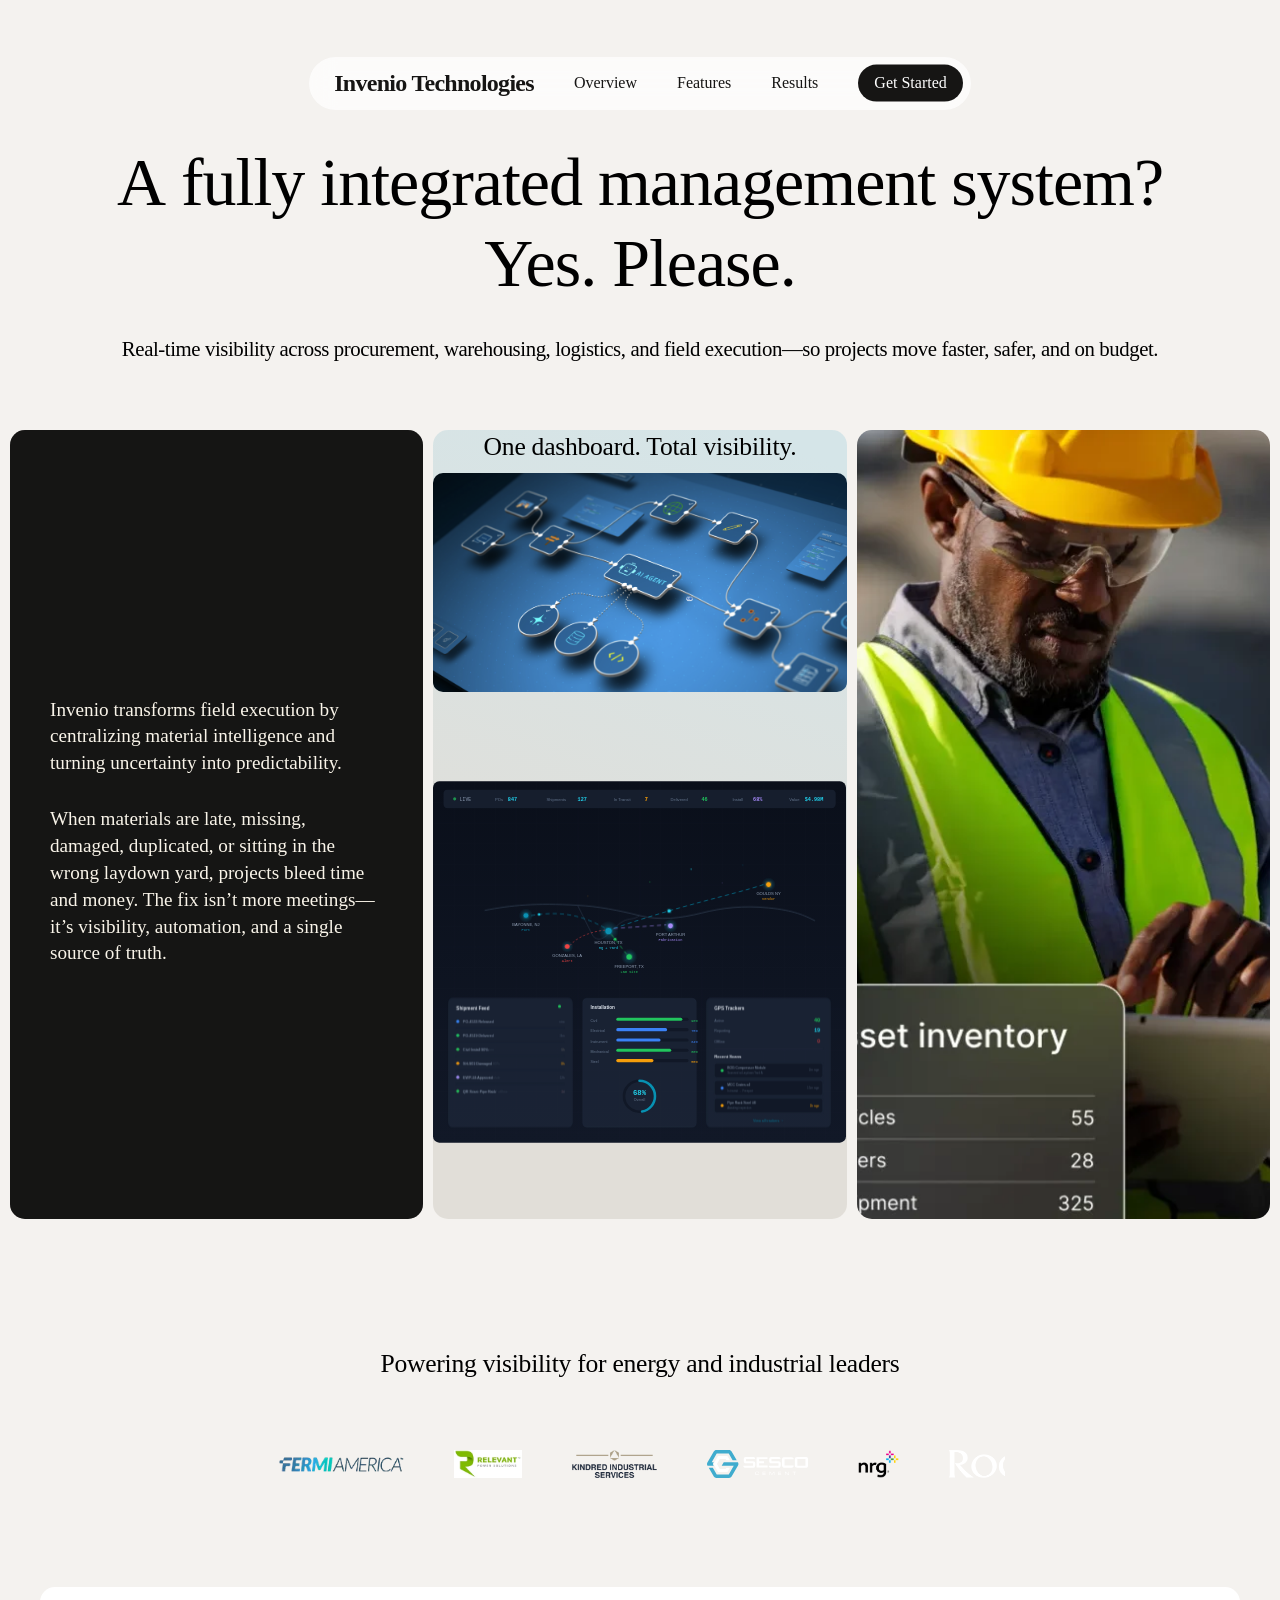
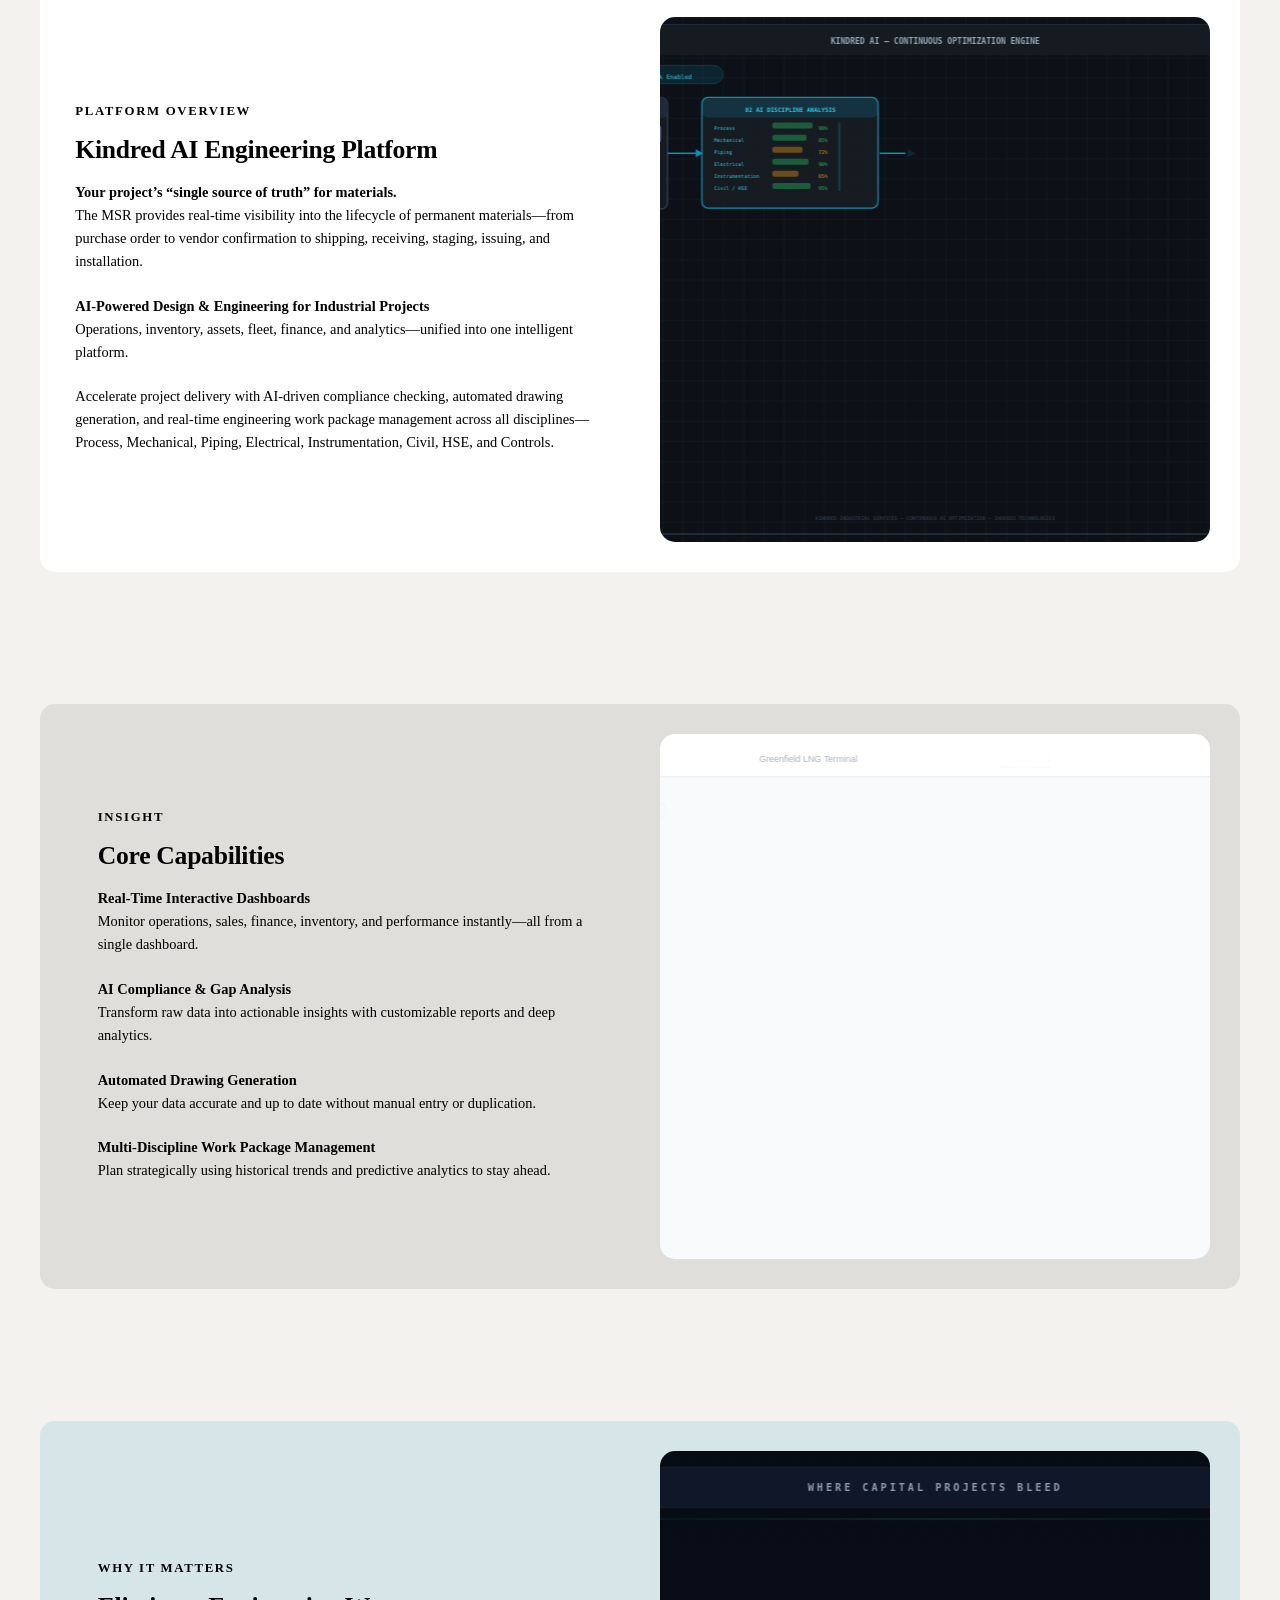
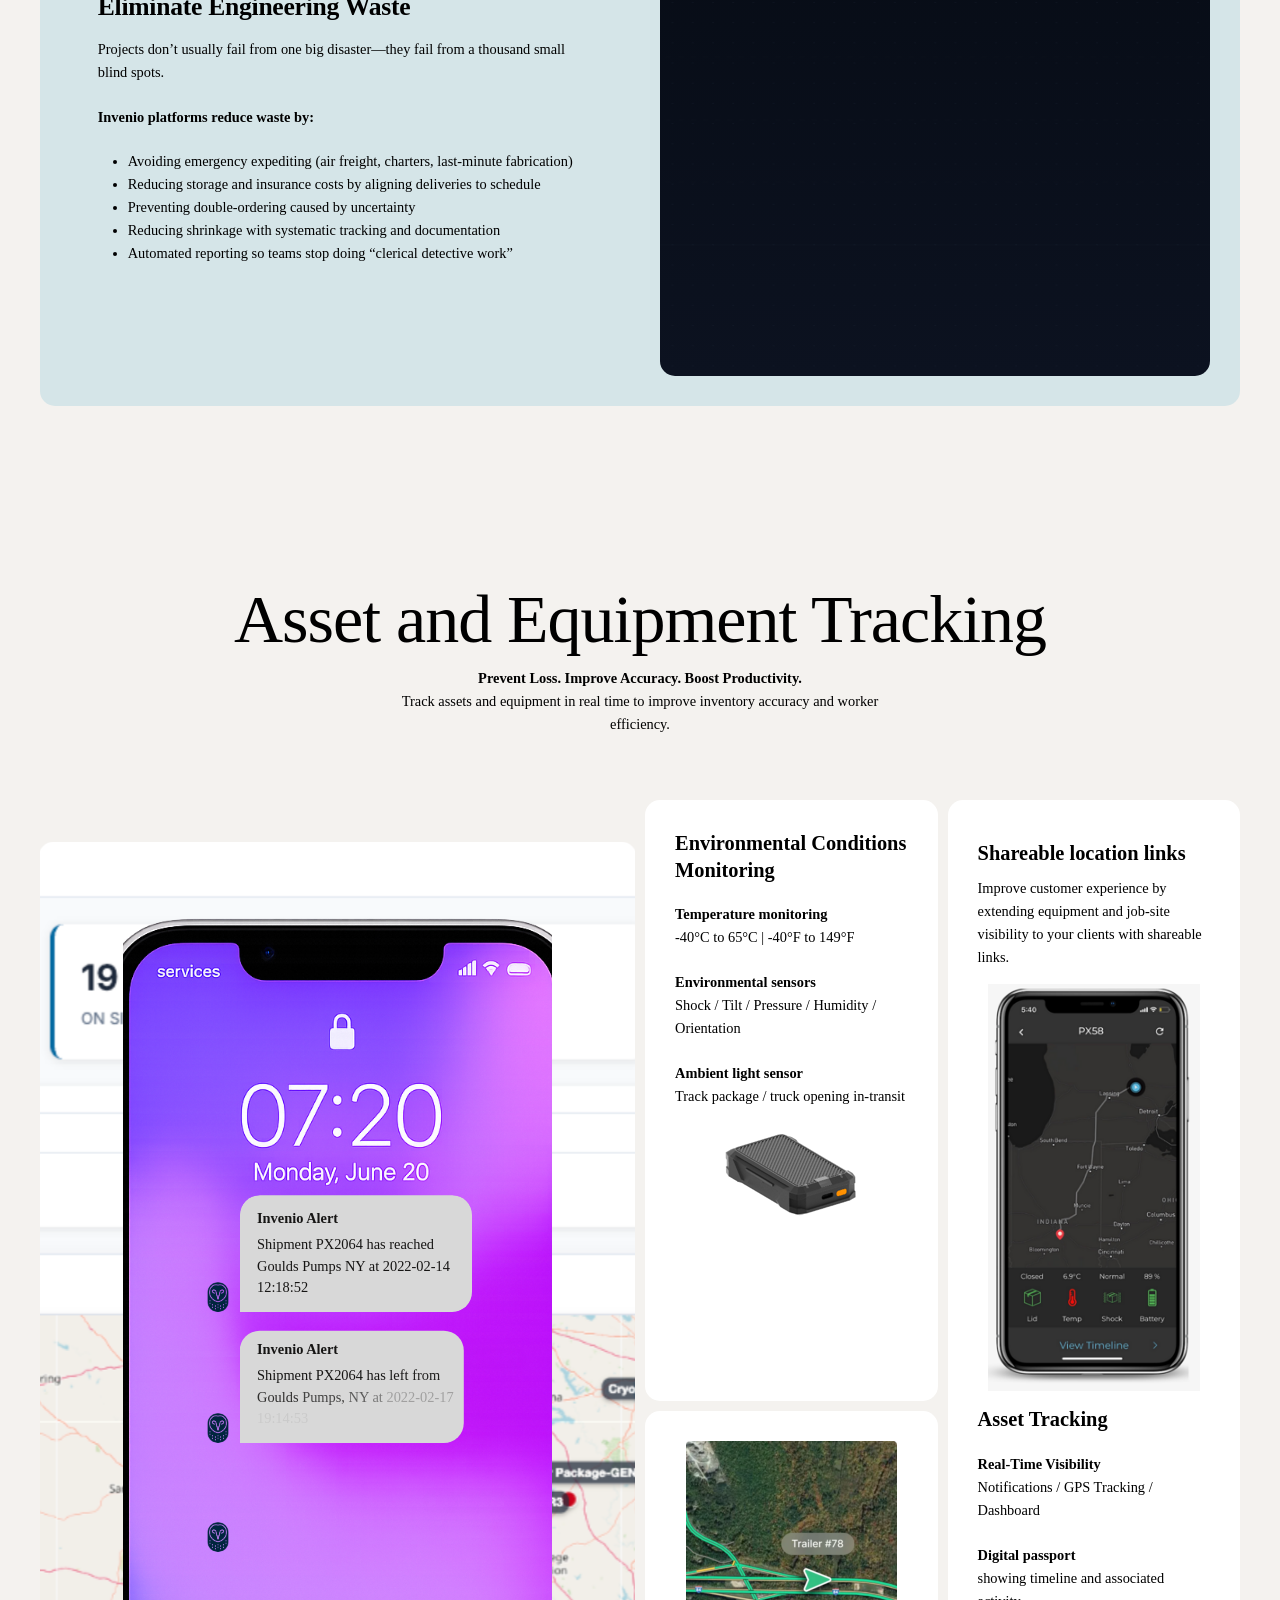
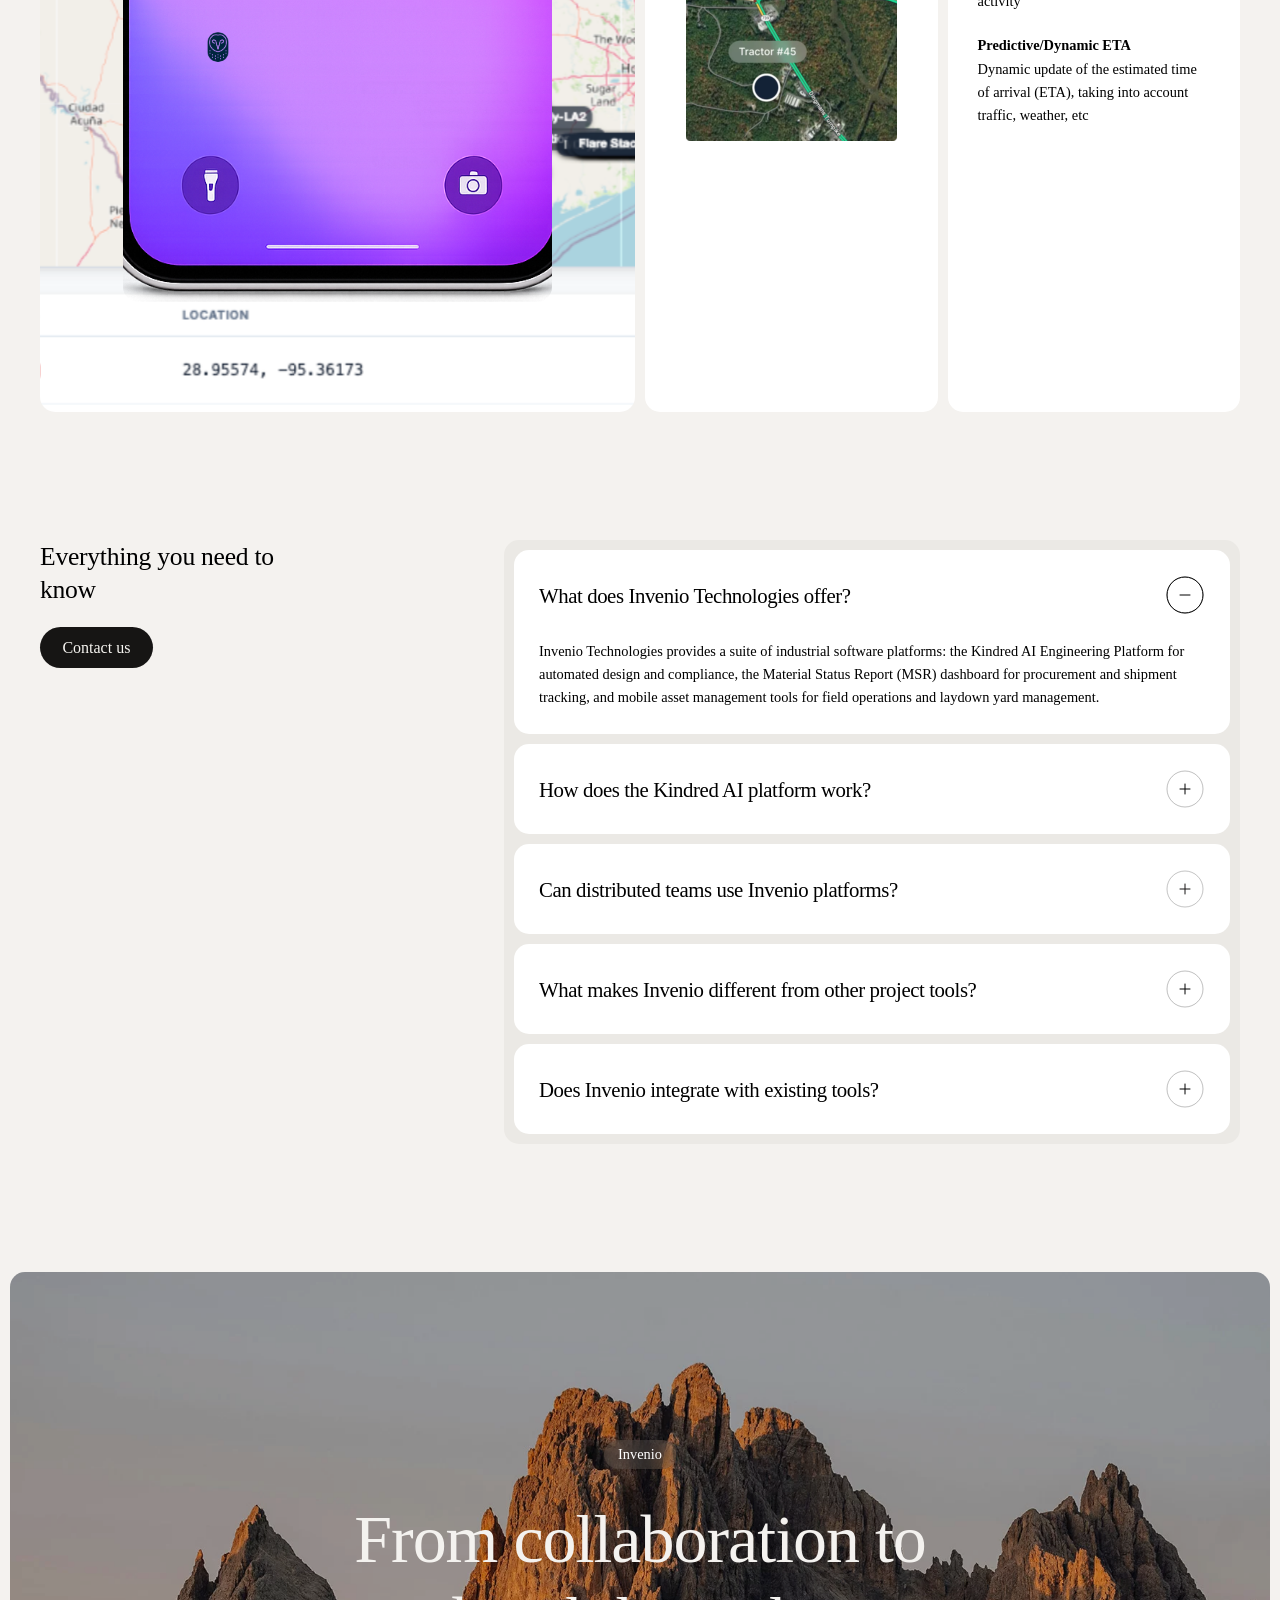
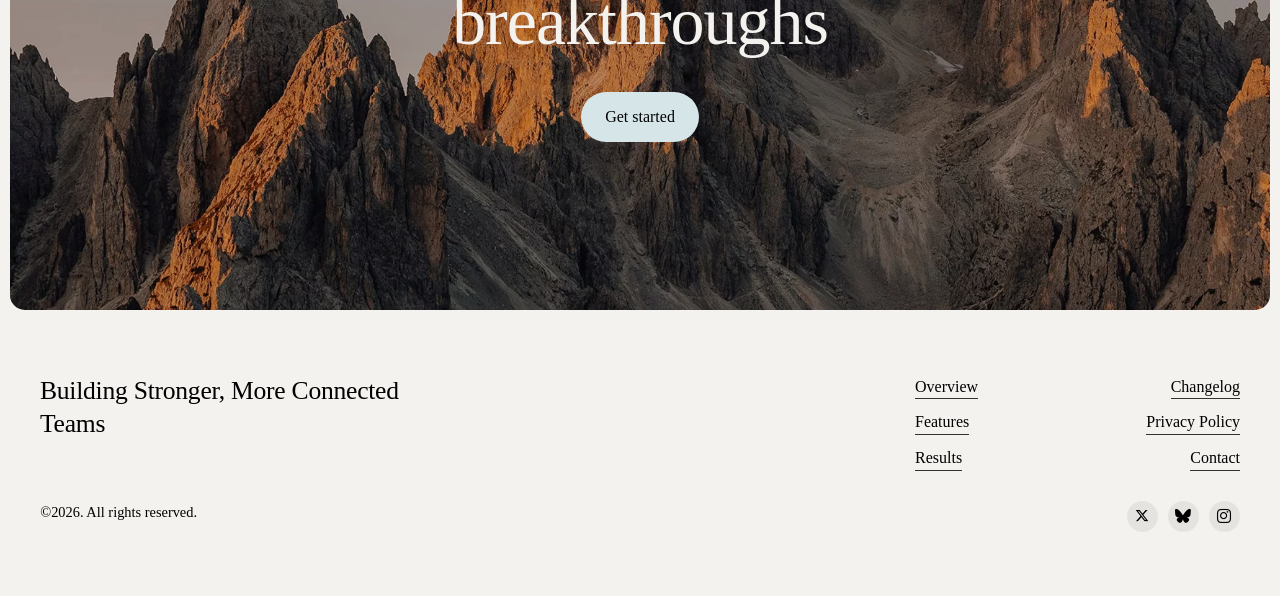
==== commit 093ab056: "fix: button text, section heights, cleanup - Changed "Get started - it's free" to "Get started" - Fi" ====
--- a/index.html
+++ b/index.html
@@ -572,8 +572,8 @@
 	<div class="vc_col-sm-3 wpb_column column_container vc_column_container col no-extra-padding inherit_tablet inherit_phone flex_layout_desktop_column flex_justify_content_desktop_flex-start flex_align_items_desktop_stretch flex_wrap_desktop_nowrap flex_reverse_desktop_false flex_gap_desktop_10px one-fourths right-edge" data-padding-pos="all" data-has-bg-color="false" data-bg-color="" data-bg-opacity="1" data-animation="" data-delay="0">
 		<div class="vc_column-inner">
 			<div class="wpb_wrapper">
-				<div id="fws_69d7f17fe99b7" data-midnight="" data-column-margin="default" class="wpb_row vc_row-fluid vc_row inner_row  vc_custom_1769378024538 height_desktop_100pct" style="padding-top: 10px; padding-bottom: 10px; "><div class="row-bg-wrap"> <div class="row-bg"></div> </div><div class="row_col_wrap_12_inner col span_12  left">
-	<div class="vc_col-sm-12 wpb_column column_container vc_column_container col child_column left_padding_desktop_30px top_padding_desktop_30px right_padding_desktop_30px bottom_padding_desktop_30px flex_layout_desktop_column flex_justify_content_desktop_flex-start flex_align_items_desktop_stretch flex_wrap_desktop_nowrap flex_reverse_desktop_false flex_gap_desktop_10px height_desktop_100pct min_height_desktop_250px min_height_phone_200px " data-border-radius="15px" data-padding-pos="all" data-has-bg-color="false" data-bg-color="" data-bg-opacity="1" data-animation="" data-delay="0">
+				<div id="fws_69d7f17fe99b7" data-midnight="" data-column-margin="default" class="wpb_row vc_row-fluid vc_row inner_row  vc_custom_1769378024538 height_desktop_100pct" style="padding-top: 10px; padding-bottom: 10px;"><div class="row-bg-wrap"> <div class="row-bg"></div> </div><div class="row_col_wrap_12_inner col span_12  left">
+	<div class="vc_col-sm-12 wpb_column column_container vc_column_container col child_column left_padding_desktop_30px top_padding_desktop_30px right_padding_desktop_30px bottom_padding_desktop_30px flex_layout_desktop_column flex_justify_content_desktop_flex-start flex_align_items_desktop_stretch flex_wrap_desktop_nowrap flex_reverse_desktop_false flex_gap_desktop_10px height_desktop_100pct min_height_desktop_300px min_height_phone_200px " data-border-radius="15px" data-padding-pos="all" data-has-bg-color="false" data-bg-color="" data-bg-opacity="1" data-animation="" data-delay="0">
 		<div class="vc_column-inner">
 		<div class="wpb_wrapper">
 			
@@ -622,7 +622,7 @@
 		</div> 
 	</div>
 	</div> 
-</div></div><div id="fws_69d7f17fe9c29" data-midnight="" data-column-margin="default" class="wpb_row vc_row-fluid vc_row inner_row  vc_custom_1769378829621 backdrop_filter_blur_50" style=""><div class="row-bg-wrap"> <div class="row-bg"></div> </div><div class="row_col_wrap_12_inner col span_12  left">
+</div></div><div id="fws_69d7f17fe9c29" style="display:none" data-midnight="" data-column-margin="default" class="wpb_row vc_row-fluid vc_row inner_row  vc_custom_1769378829621 backdrop_filter_blur_50" style=""><div class="row-bg-wrap"> <div class="row-bg"></div> </div><div class="row_col_wrap_12_inner col span_12  left">
 	<div class="vc_col-sm-12 wpb_column column_container vc_column_container col child_column no-extra-padding inherit_tablet inherit_phone flex_gap_desktop_10px " data-padding-pos="all" data-has-bg-color="false" data-bg-color="" data-bg-opacity="1" data-animation="" data-delay="0">
 		<div class="vc_column-inner">
 		<div class="wpb_wrapper">
@@ -1020,7 +1020,7 @@
 	<div class="vc_col-sm-12 wpb_column column_container vc_column_container col child_column no-extra-padding inherit_tablet inherit_phone flex_layout_desktop_column flex_justify_content_desktop_flex-start flex_align_items_desktop_center flex_wrap_desktop_nowrap flex_reverse_desktop_false flex_gap_desktop_20px " data-padding-pos="all" data-has-bg-color="false" data-bg-color="" data-bg-opacity="1" data-animation="" data-delay="0">
 		<div class="vc_column-inner">
 		<div class="wpb_wrapper">
-			<div class="nectar-cta  alignment_tablet_default alignment_phone_default display_tablet_inherit display_phone_inherit " data-color="extra-color-1" data-using-bg="true" data-style="text-reveal" data-display="block" data-alignment="left" data-text-color="custom" style="--nectar-text-color: #000000; --nectar-button-color: #D5E5E8; --nectar-icon-gap: 10px; "><span style="color: #000000;" class="nectar-button-type"><span class="link_wrap" style="padding-top: 0.75em; padding-right: 1.5em; padding-bottom: 0.75em; padding-left: 1.5em; background-color: #D5E5E8;"><a class="link_text" role="button" href="mailto:info@invenio-tek.com"><span class="text nectar-text-reveal-button__text" data-text="Get started — it’s free">Get started — it’s free</span></a></span></span></div>
+			<div class="nectar-cta  alignment_tablet_default alignment_phone_default display_tablet_inherit display_phone_inherit " data-color="extra-color-1" data-using-bg="true" data-style="text-reveal" data-display="block" data-alignment="left" data-text-color="custom" style="--nectar-text-color: #000000; --nectar-button-color: #D5E5E8; --nectar-icon-gap: 10px; "><span style="color: #000000;" class="nectar-button-type"><span class="link_wrap" style="padding-top: 0.75em; padding-right: 1.5em; padding-bottom: 0.75em; padding-left: 1.5em; background-color: #D5E5E8;"><a class="link_text" role="button" href="mailto:info@invenio-tek.com"><span class="text nectar-text-reveal-button__text" data-text="Get started">Get started</span></a></span></span></div>
 		</div> 
 	</div>
 	</div> 
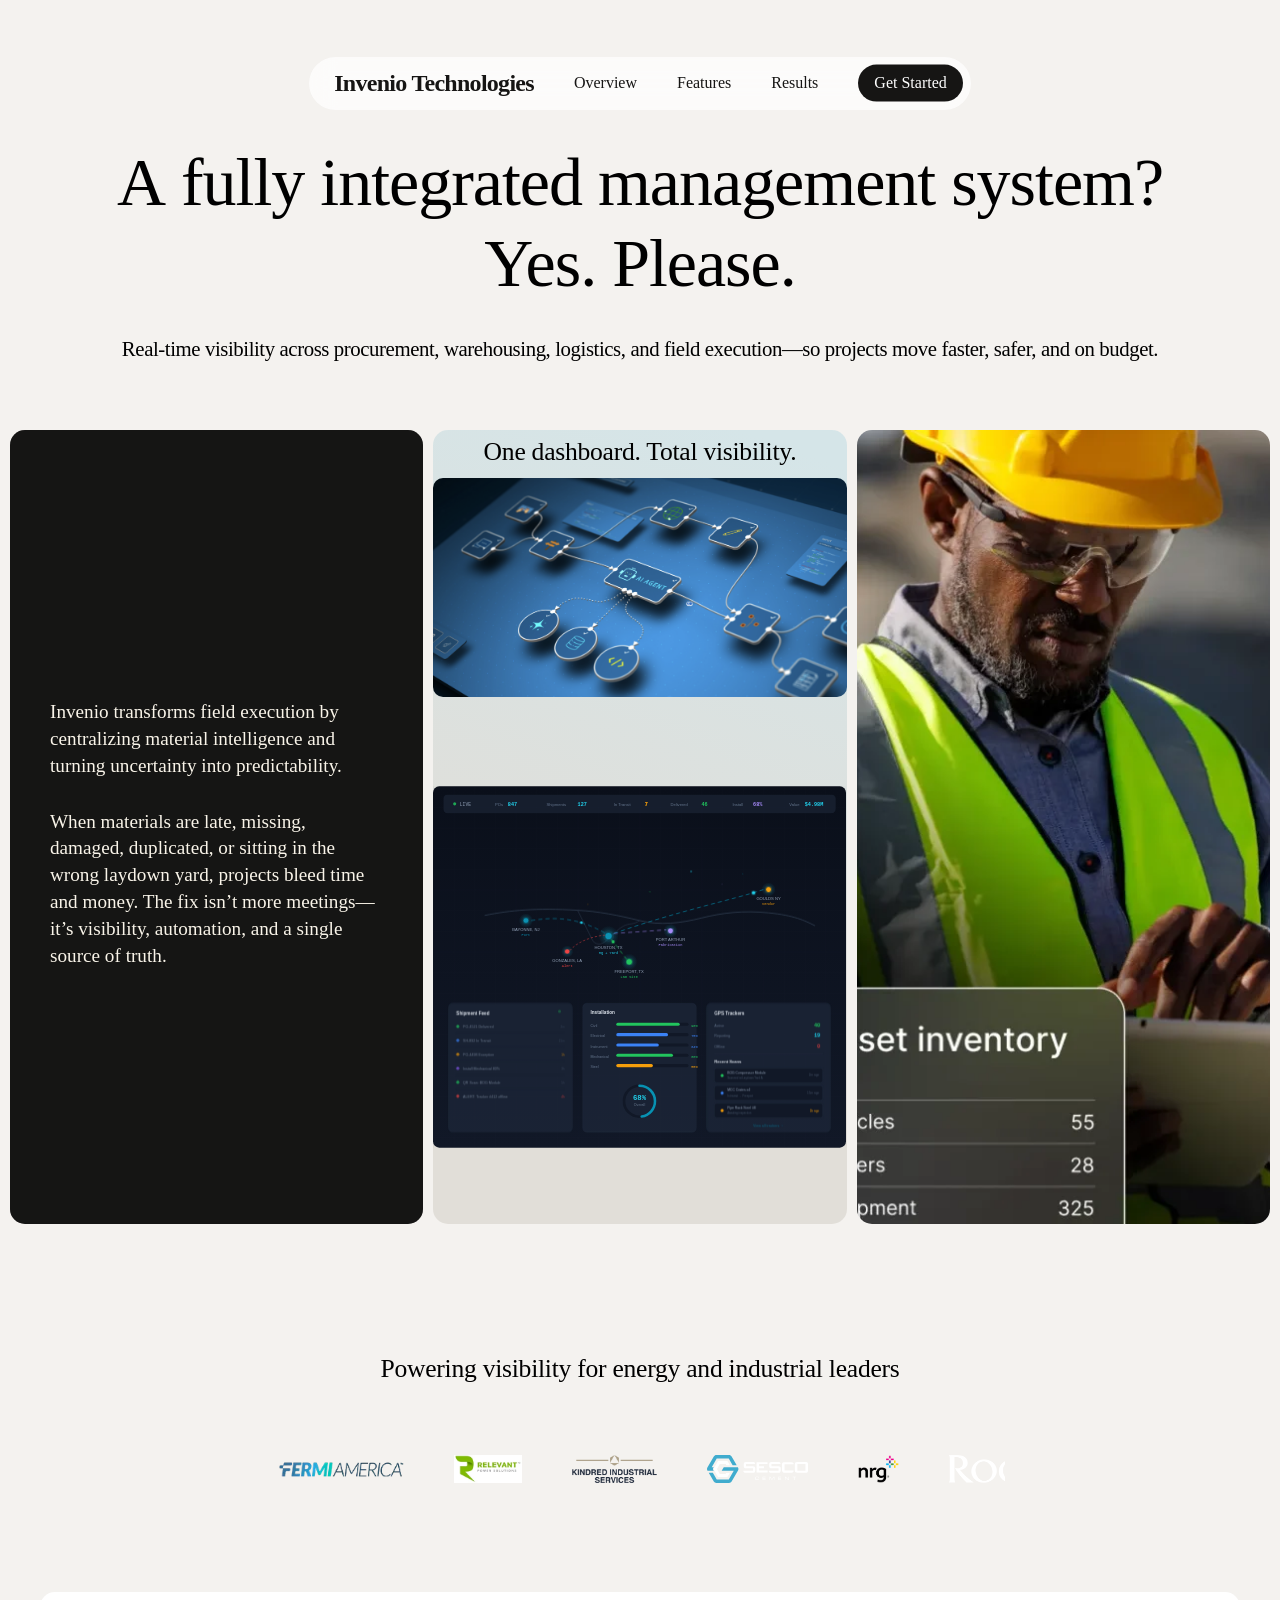
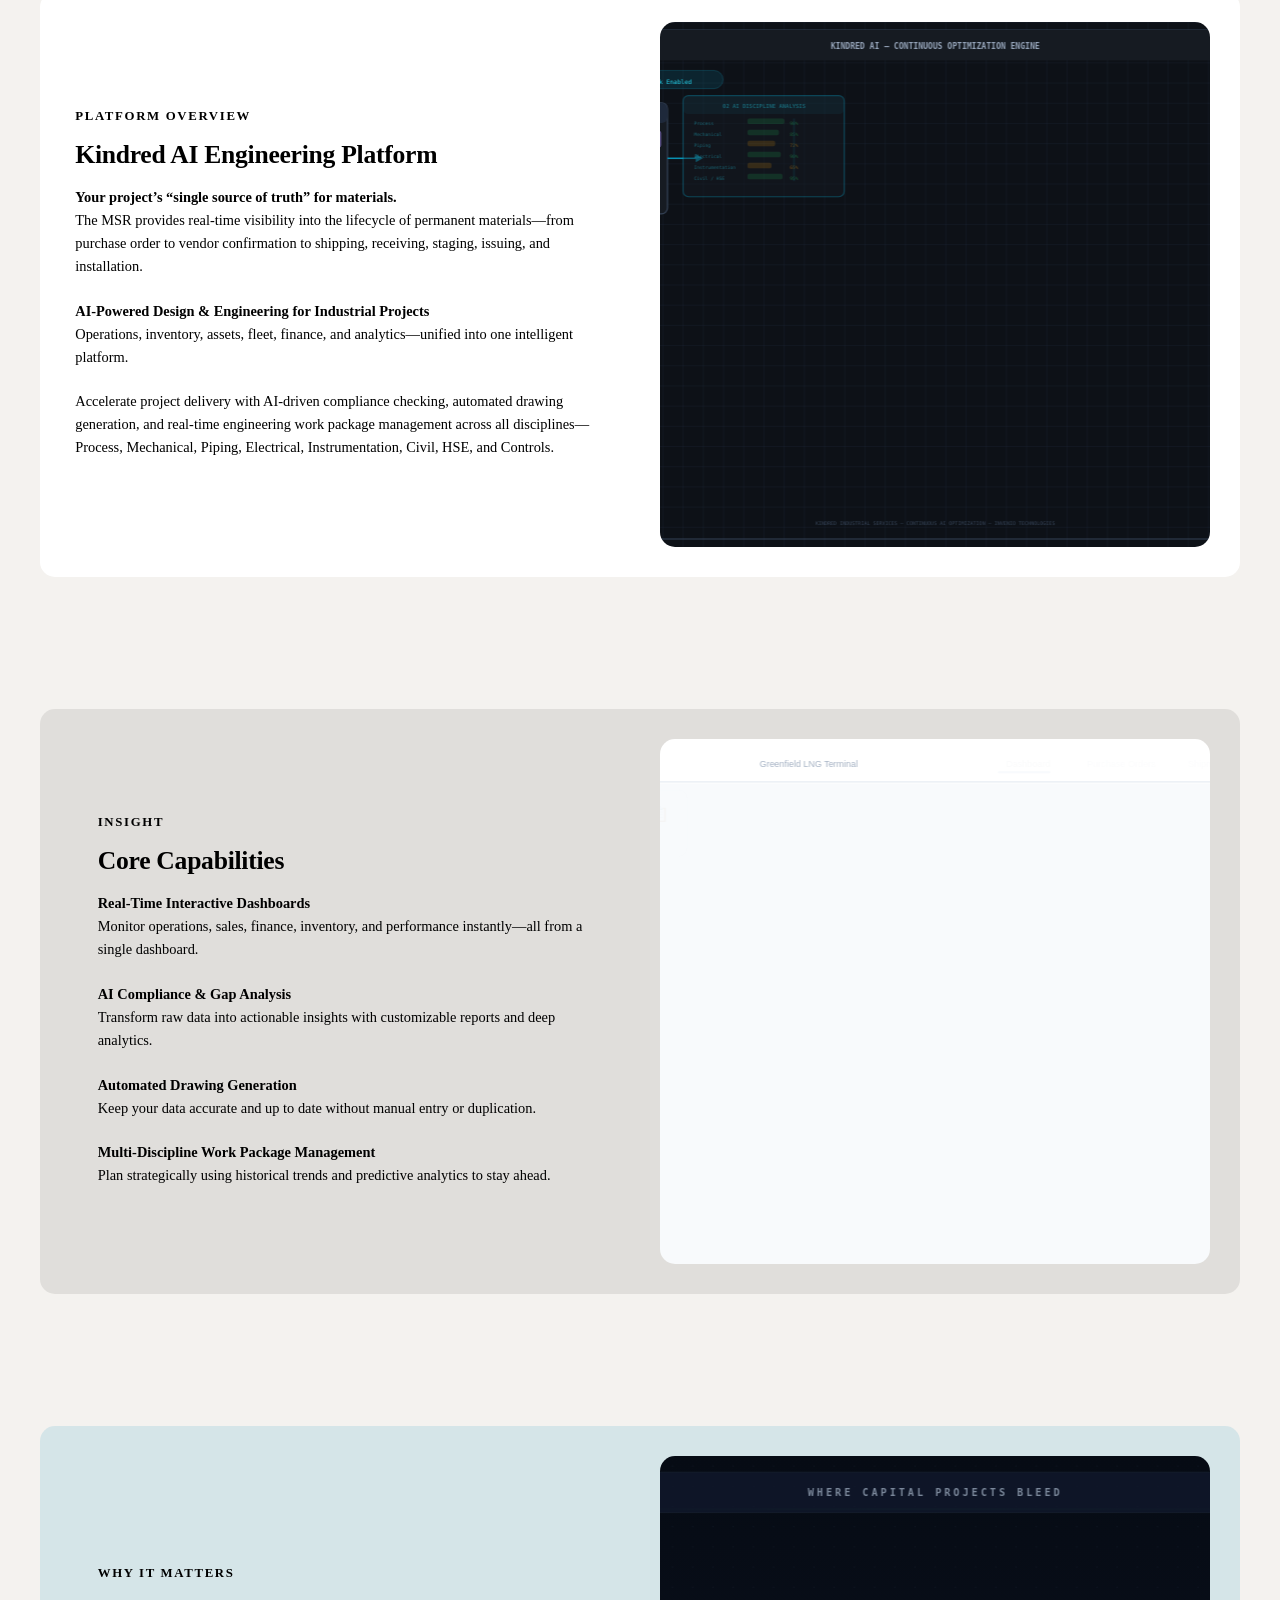
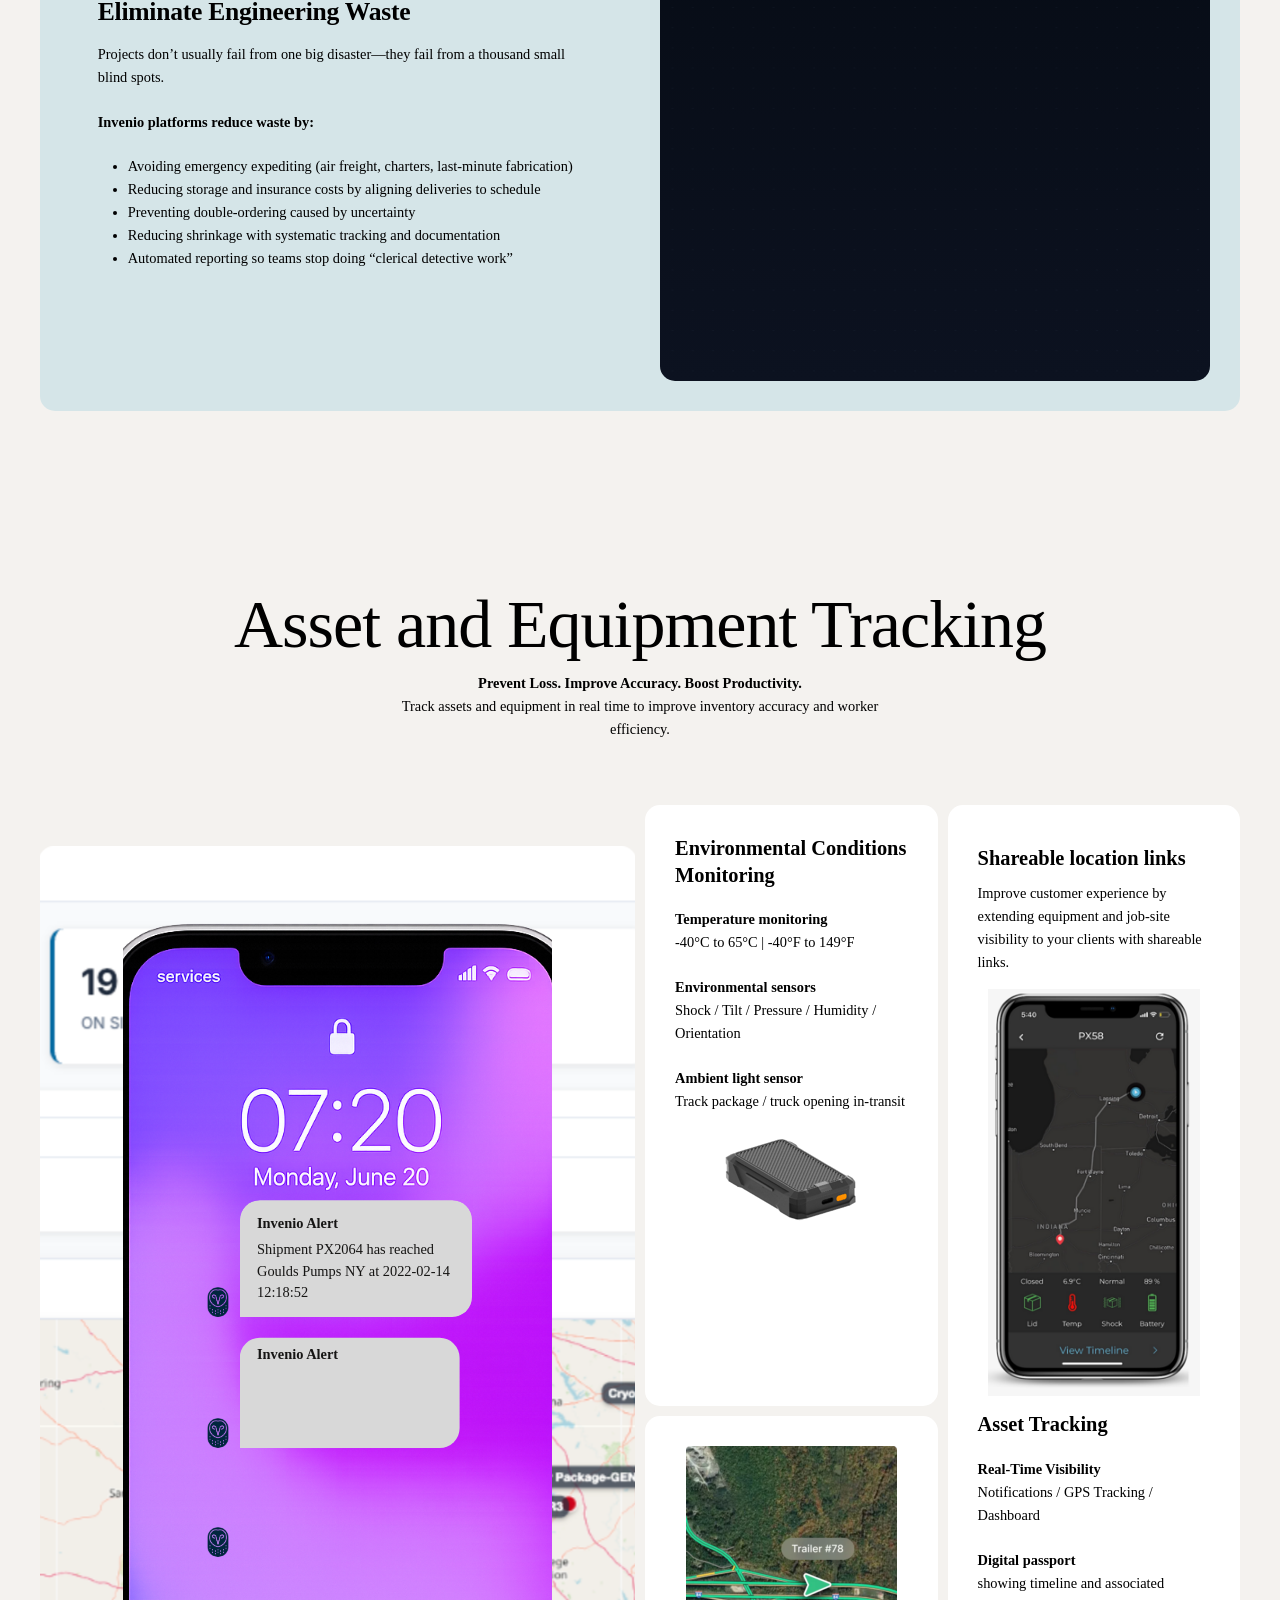
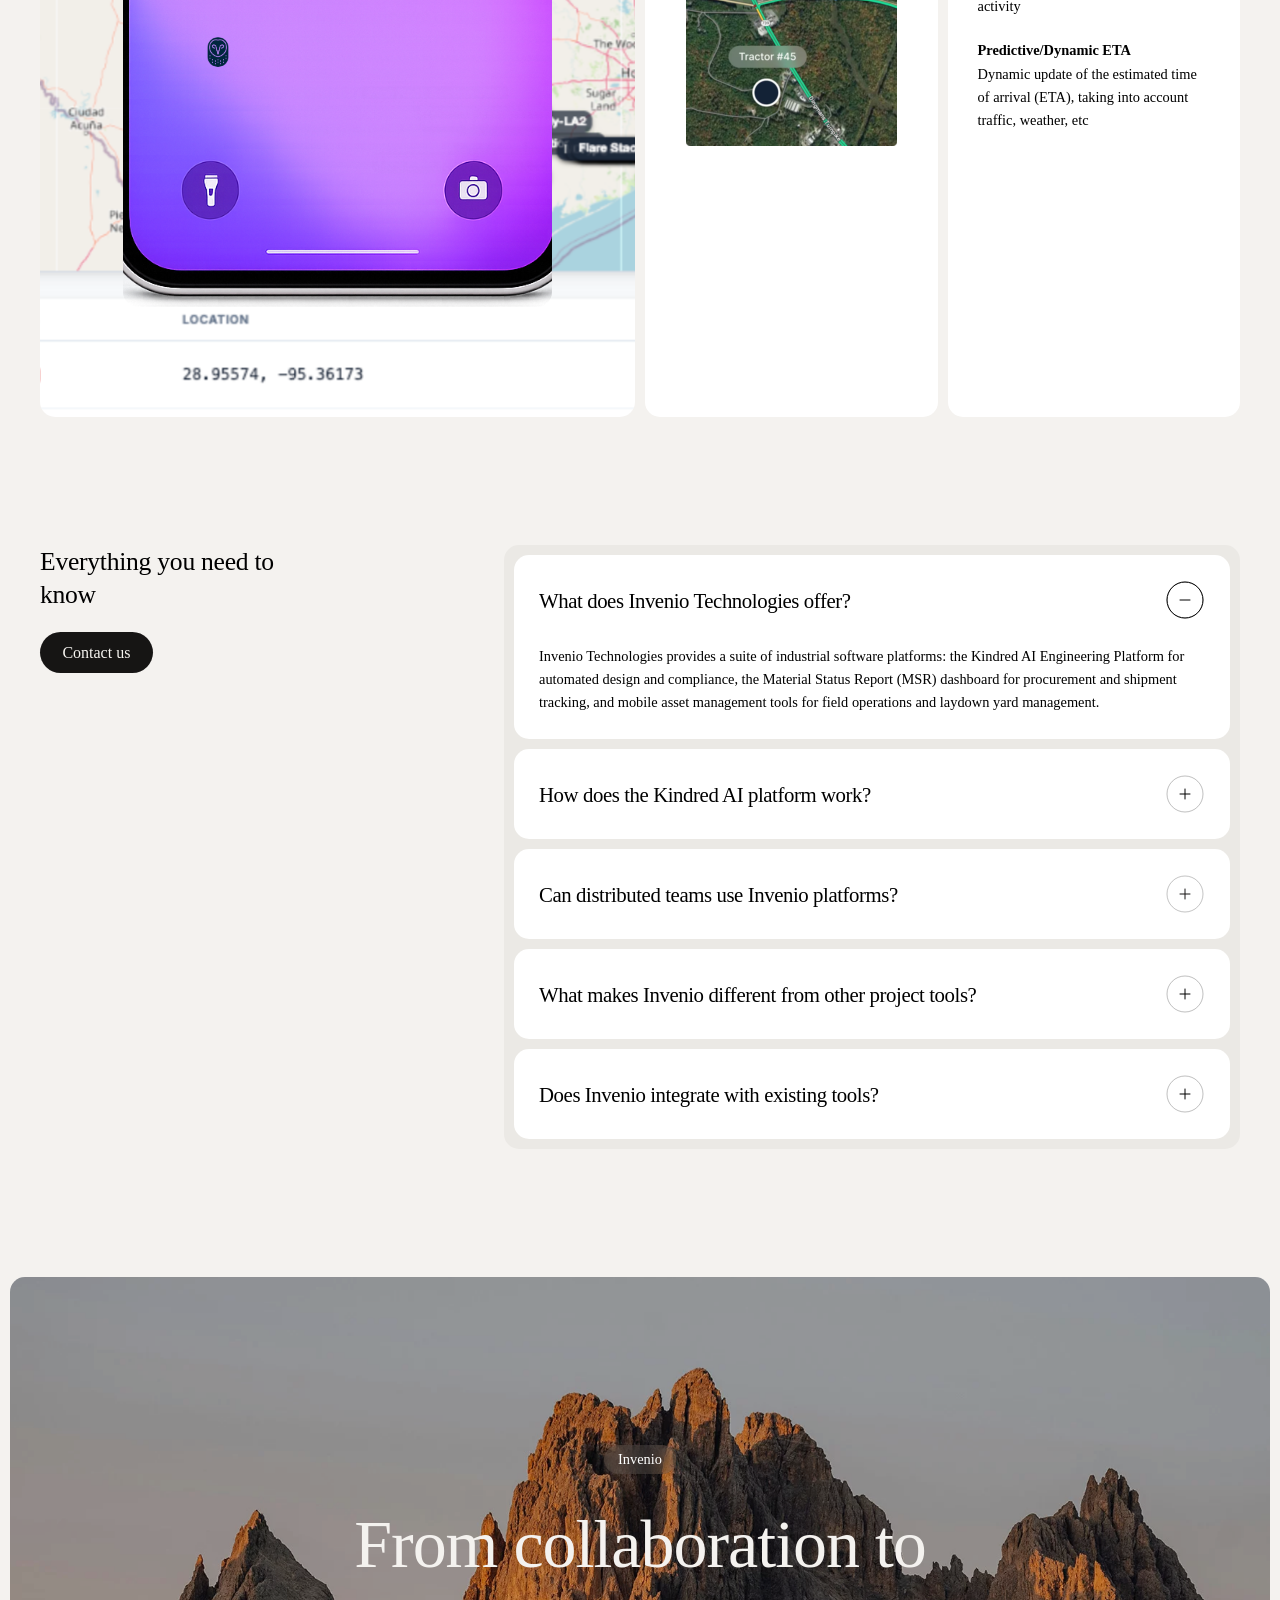
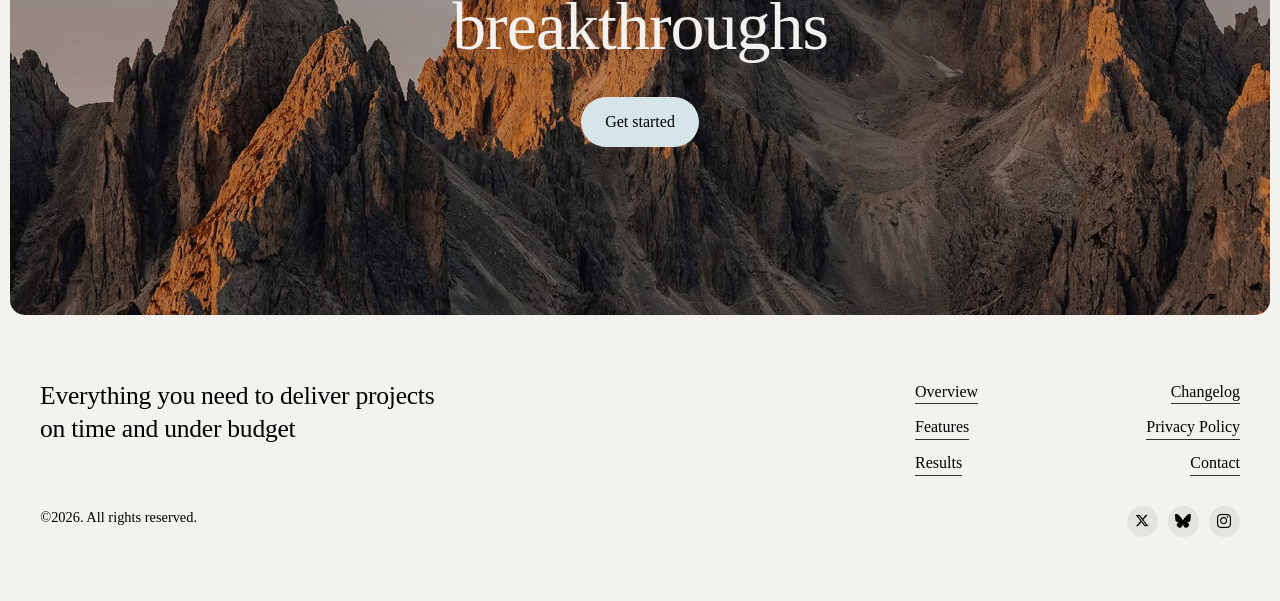
==== commit 0df8f381: "fix: update heading text, add padding - Changed "Building Stronger" to "Everything you need to deliv" ====
--- a/index.html
+++ b/index.html
@@ -257,7 +257,7 @@
 			<div class="wpb_wrapper">
 				
 <div class="wpb_text_column wpb_content_element ">
-	<h2 style="text-align: center;">One dashboard. Total visibility.</h2>
+	<h2 style="text-align: center; padding-top: 5px;">One dashboard. Total visibility.</h2>
 </div>
 
 
@@ -1245,7 +1245,7 @@
 	<div class="vc_col-sm-8 wpb_column column_container vc_column_container col right_padding_desktop_50pct right_padding_phone_0px " data-t-w-inherits="small_desktop" data-padding-pos="all" data-has-bg-color="false" data-bg-color="" data-bg-opacity="1" data-animation="" data-delay="0">
 		<div class="vc_column-inner">
 			<div class="wpb_wrapper">
-				<div class="nectar-responsive-text font_line_height_1-3 nectar-link-underline-effect"><h2>Building Stronger, More Connected Teams</h2>
+				<div class="nectar-responsive-text font_line_height_1-3 nectar-link-underline-effect"><h2>Everything you need to deliver projects on time and under budget</h2>
 </div>
 			</div> 
 		</div>
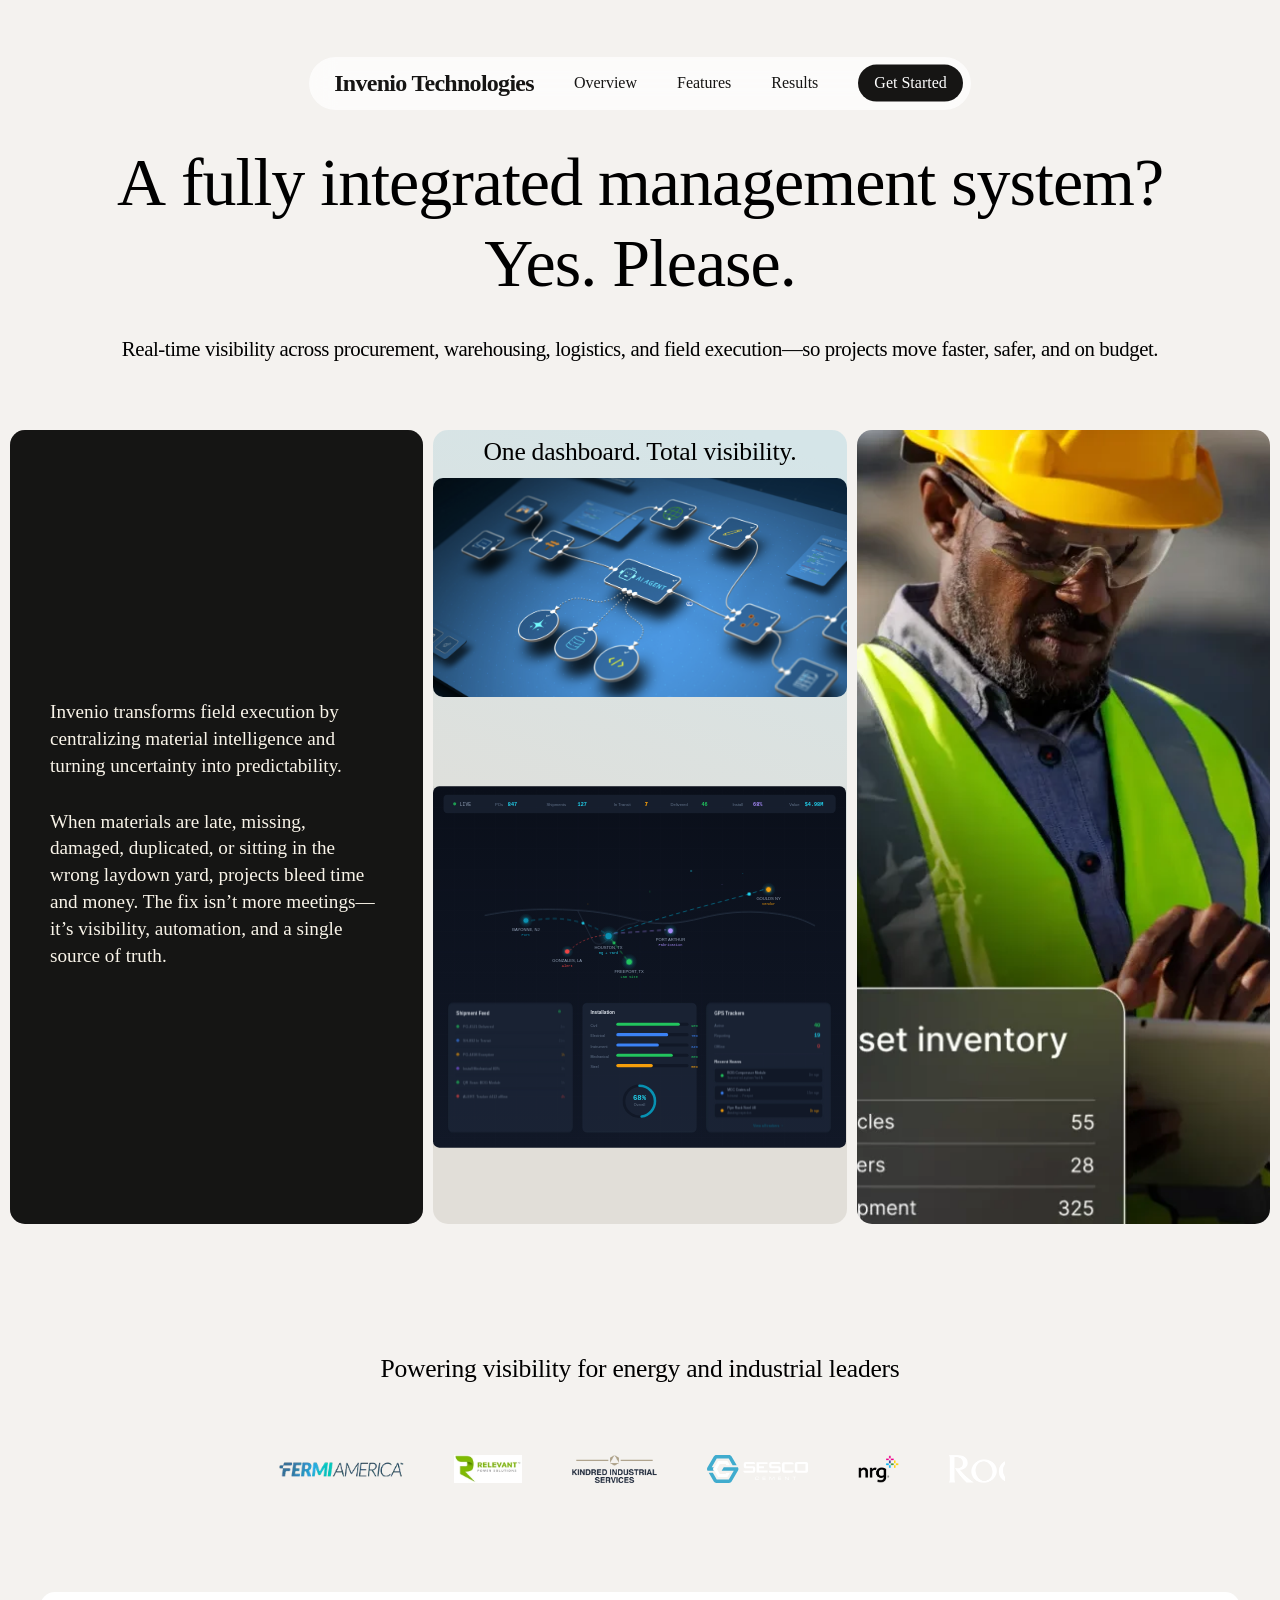
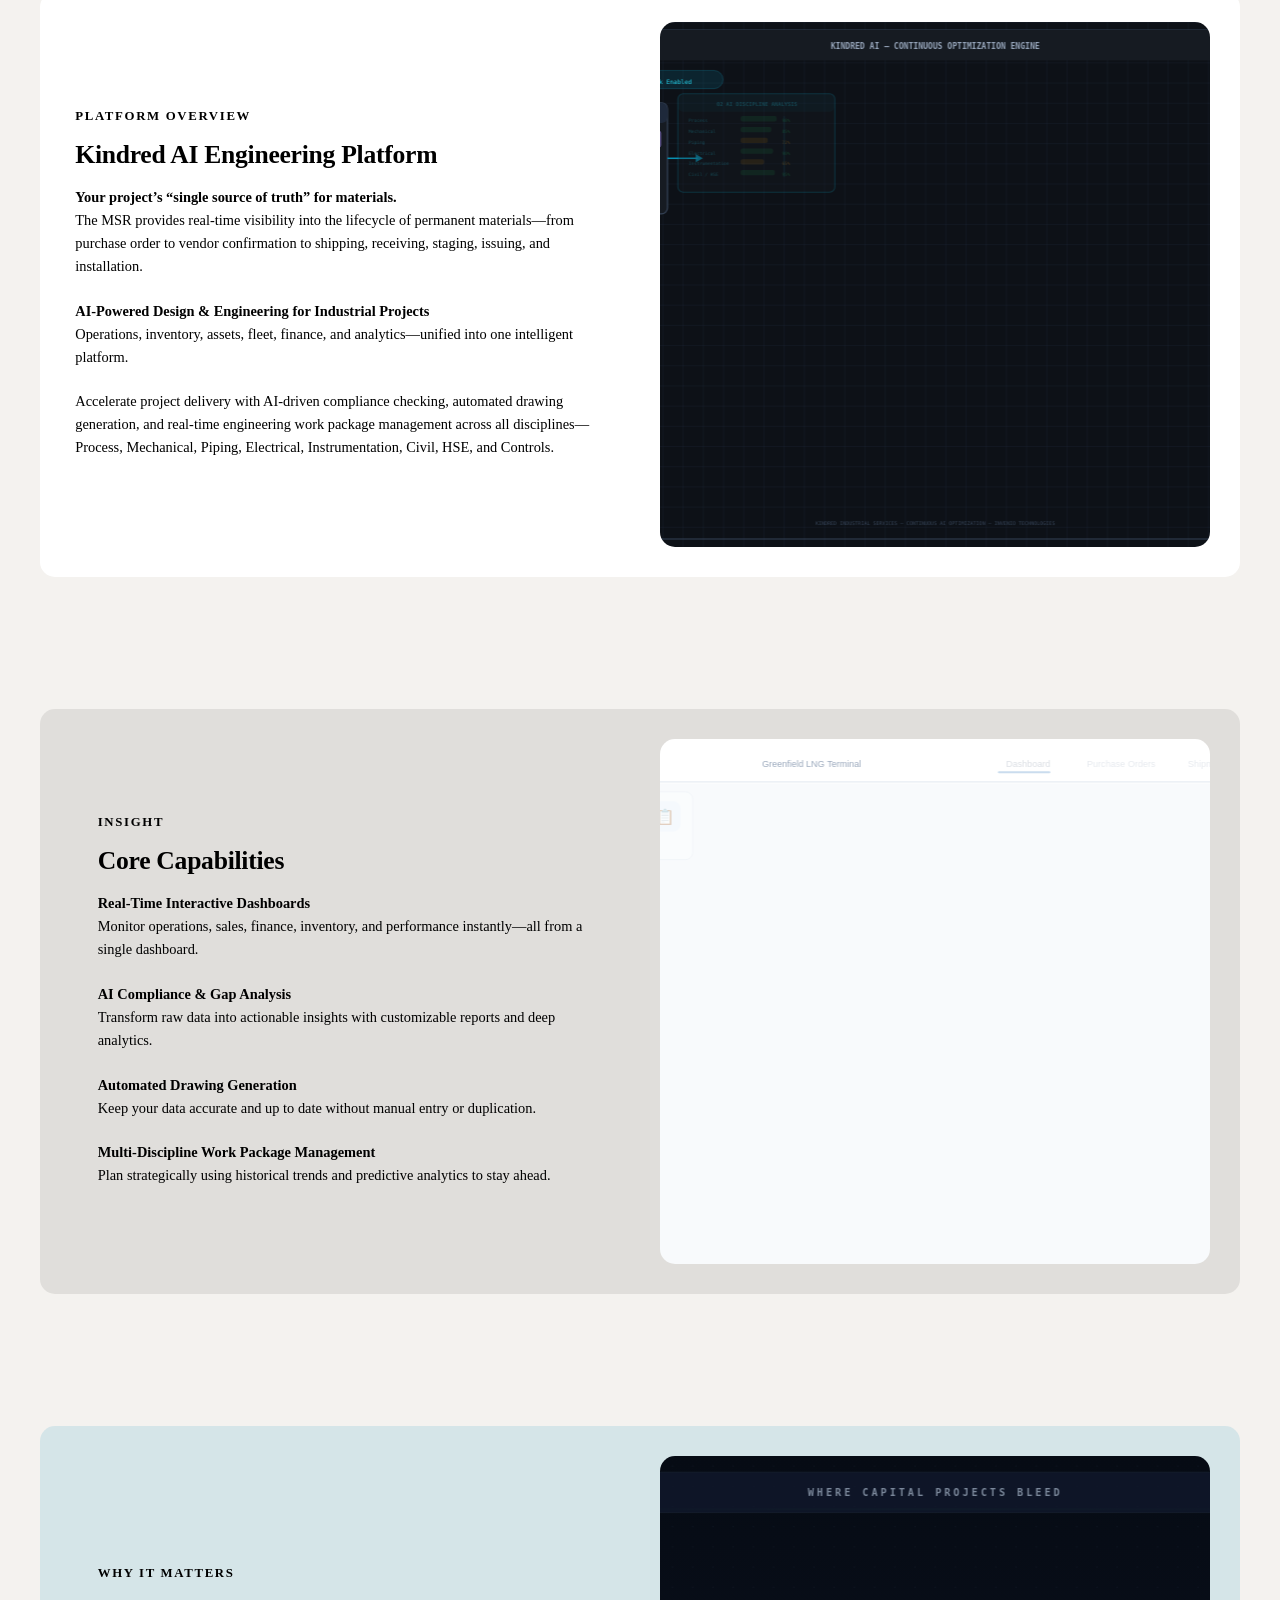
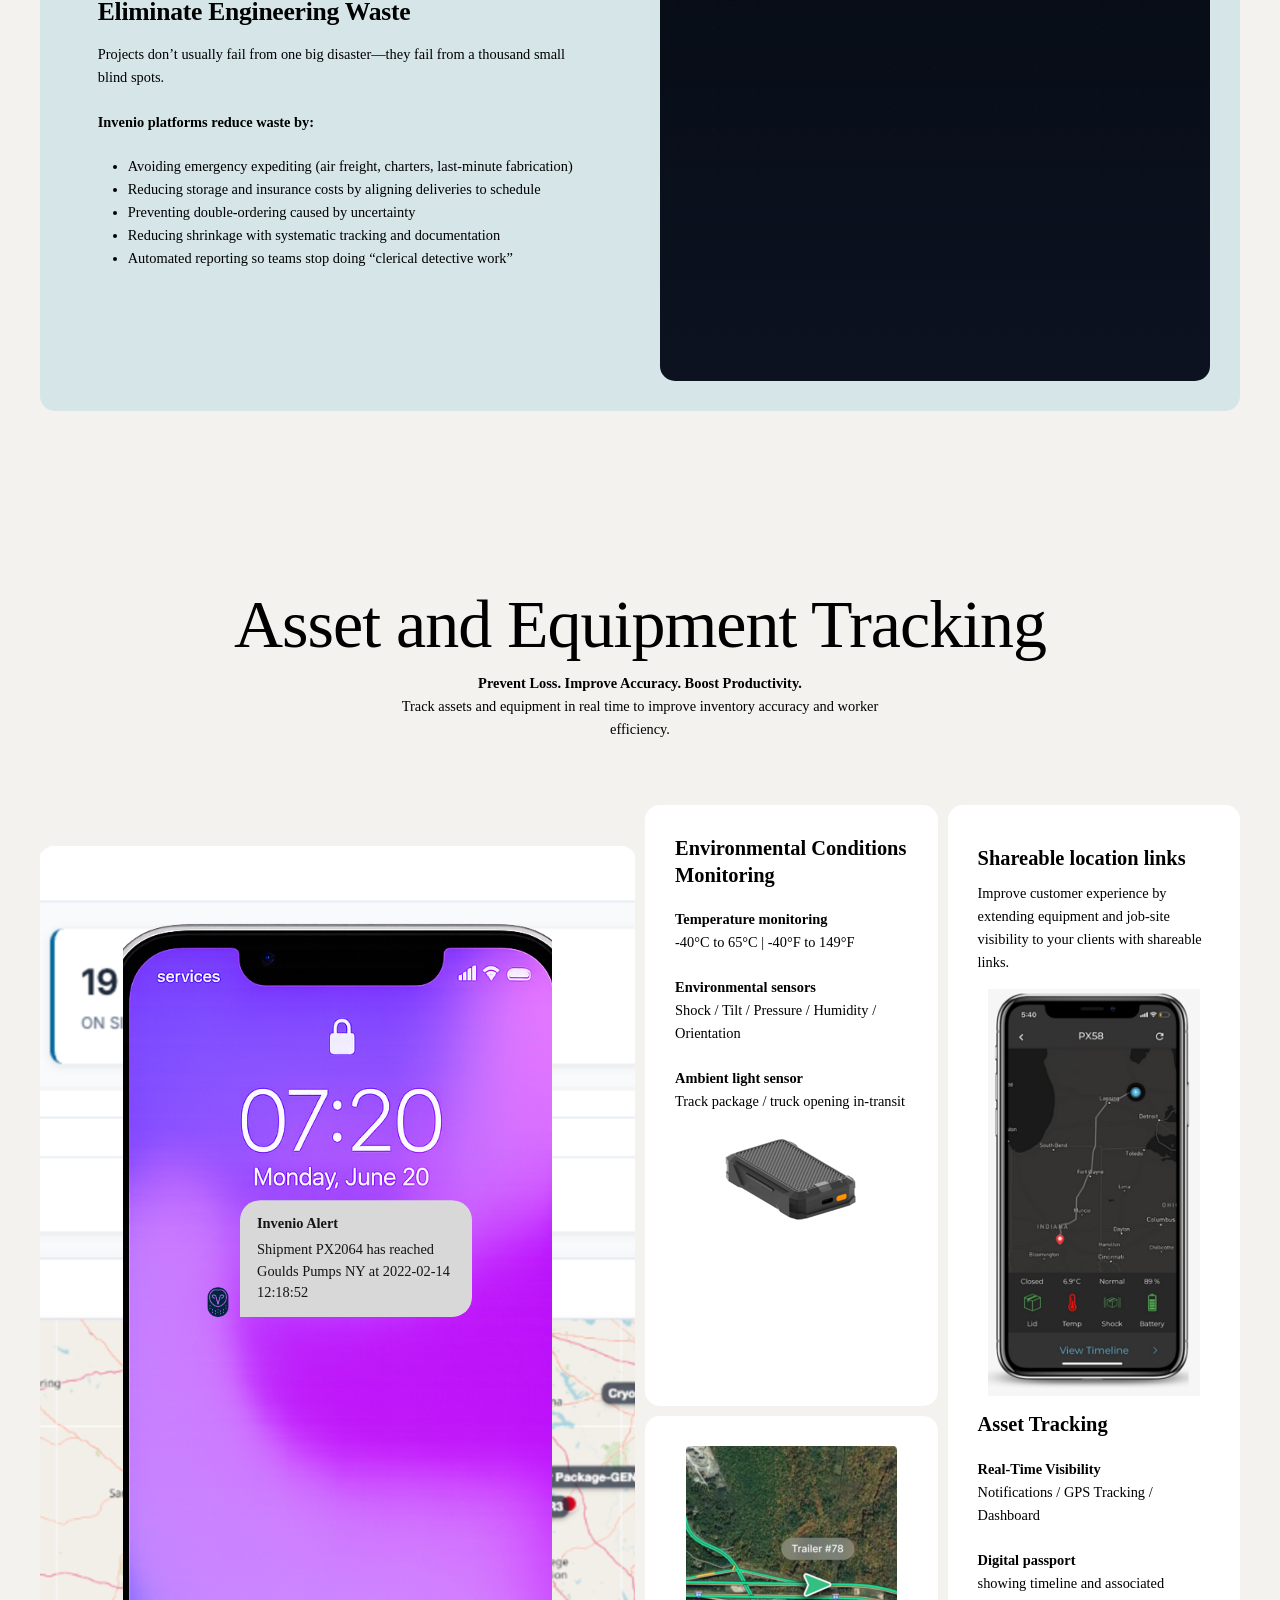
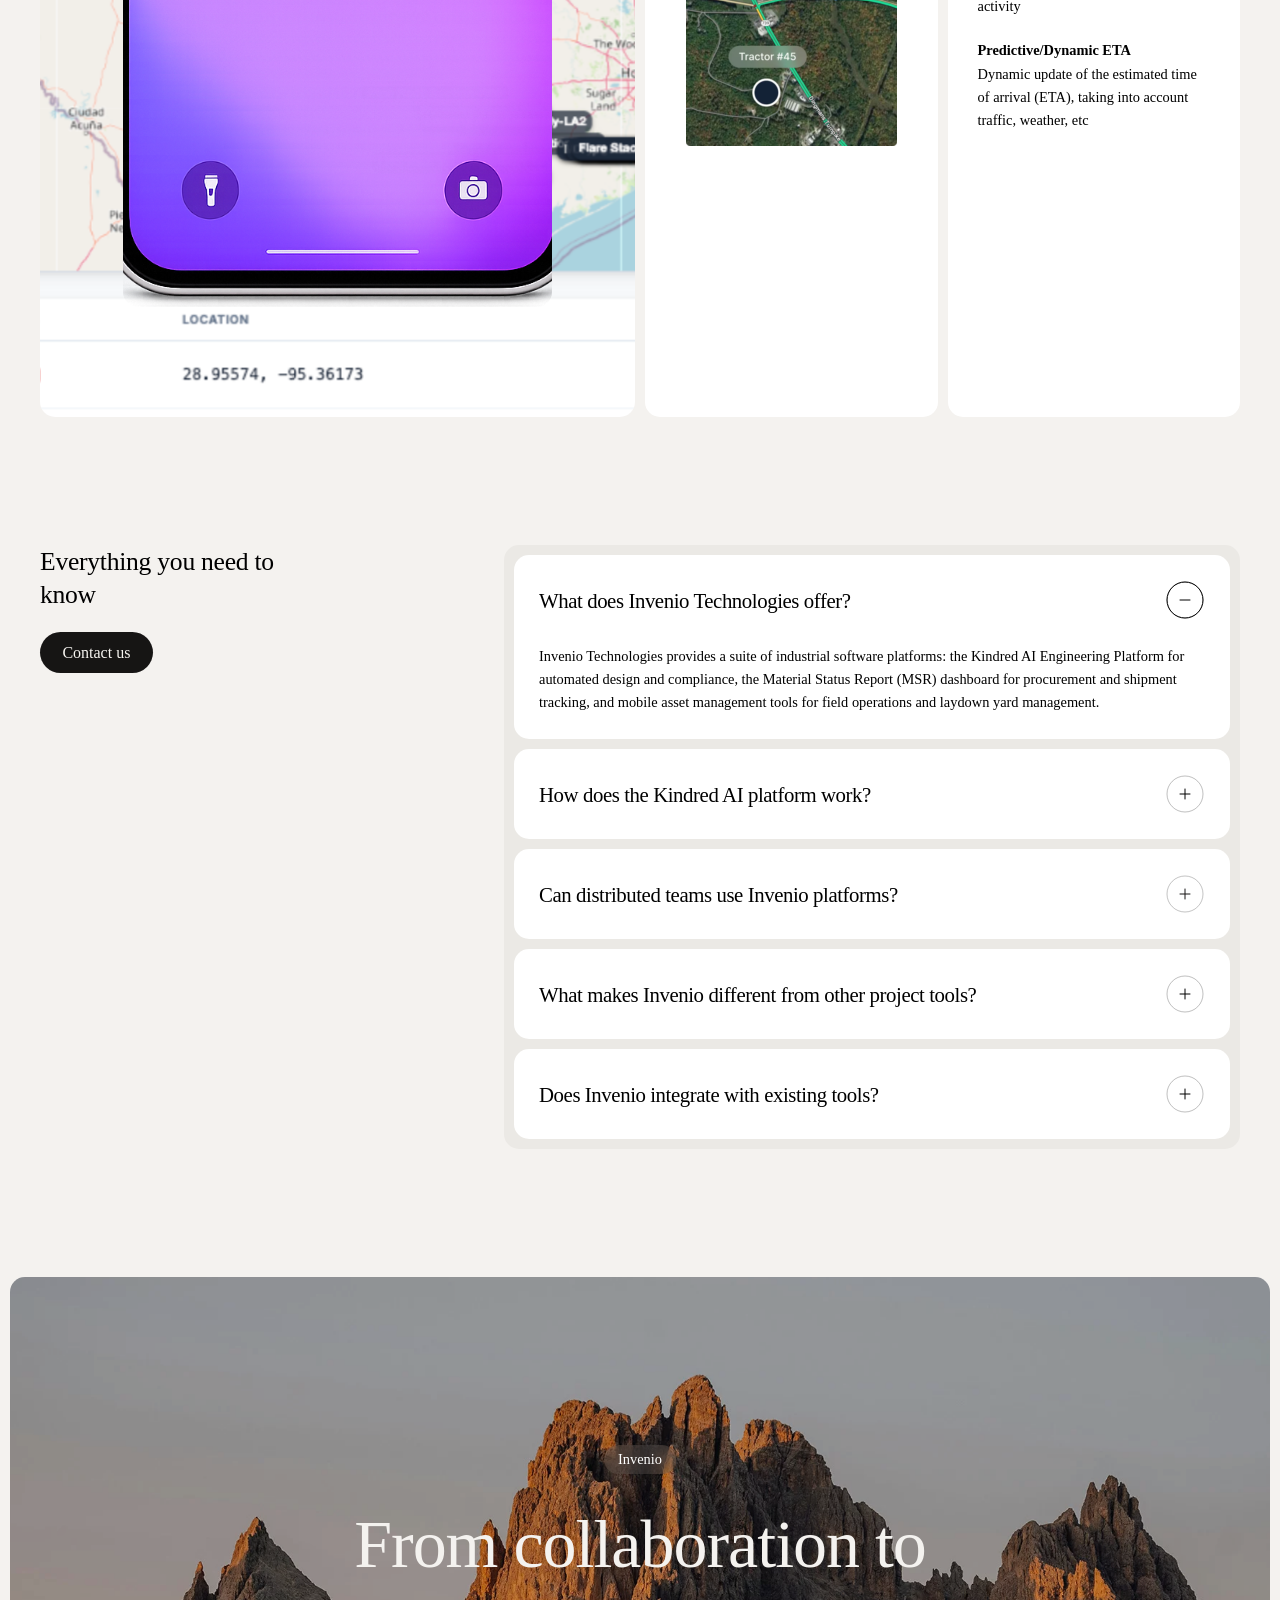
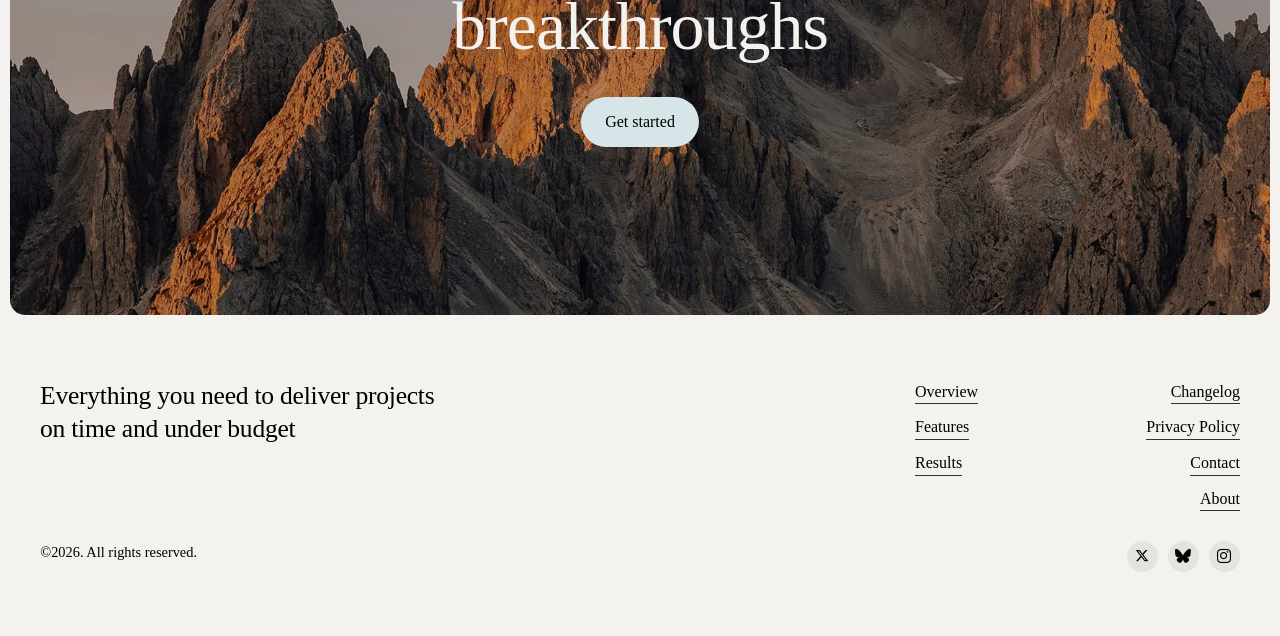
==== commit f2e62728: "feat: add About page with team bios and services About page with mission statement, 6 service cards," ====
--- a/index.html
+++ b/index.html
@@ -1266,7 +1266,7 @@
 	<div class="vc_col-sm-6 vc_col-xs-6 wpb_column column_container vc_column_container col child_column no-extra-padding inherit_tablet inherit_phone flex_layout_desktop_column flex_justify_content_desktop_flex-start flex_align_items_desktop_flex-end flex_align_items_tablet_flex-start flex_wrap_desktop_nowrap flex_reverse_desktop_false flex_gap_desktop_10px " data-t-w-inherits="small_desktop" data-padding-pos="all" data-has-bg-color="false" data-bg-color="" data-bg-opacity="1" data-animation="" data-delay="0">
 		<div class="vc_column-inner">
 		<div class="wpb_wrapper">
-			<div class="nectar-cta  alignment_tablet_default alignment_phone_default display_tablet_inherit display_phone_inherit " data-color="default" data-using-bg="false" data-display="block" data-style="underline" data-alignment="left" data-text-color="std" style="--nectar-button-color: var(--nectar-default); --nectar-icon-gap: 10px; "><span class="nectar-button-type"> <span class="link_wrap"><a class="link_text" role="button" href="/">Changelog</a></span></span></div><div class="nectar-cta  alignment_tablet_default alignment_phone_default display_tablet_inherit display_phone_inherit " data-color="default" data-using-bg="false" data-display="block" data-style="underline" data-alignment="left" data-text-color="std" style="--nectar-button-color: var(--nectar-default); --nectar-icon-gap: 10px; "><span class="nectar-button-type"> <span class="link_wrap"><a class="link_text" role="button" href="/">Privacy Policy</a></span></span></div><div class="nectar-cta  alignment_tablet_default alignment_phone_default display_tablet_inherit display_phone_inherit " data-color="default" data-using-bg="false" data-display="block" data-style="underline" data-alignment="left" data-text-color="std" style="--nectar-button-color: var(--nectar-default); --nectar-icon-gap: 10px; "><span class="nectar-button-type"> <span class="link_wrap"><a class="link_text" role="button" href="/contact.html">Contact</a></span></span></div>
+			<div class="nectar-cta  alignment_tablet_default alignment_phone_default display_tablet_inherit display_phone_inherit " data-color="default" data-using-bg="false" data-display="block" data-style="underline" data-alignment="left" data-text-color="std" style="--nectar-button-color: var(--nectar-default); --nectar-icon-gap: 10px; "><span class="nectar-button-type"> <span class="link_wrap"><a class="link_text" role="button" href="/">Changelog</a></span></span></div><div class="nectar-cta  alignment_tablet_default alignment_phone_default display_tablet_inherit display_phone_inherit " data-color="default" data-using-bg="false" data-display="block" data-style="underline" data-alignment="left" data-text-color="std" style="--nectar-button-color: var(--nectar-default); --nectar-icon-gap: 10px; "><span class="nectar-button-type"> <span class="link_wrap"><a class="link_text" role="button" href="/">Privacy Policy</a></span></span></div><div class="nectar-cta  alignment_tablet_default alignment_phone_default display_tablet_inherit display_phone_inherit " data-color="default" data-using-bg="false" data-display="block" data-style="underline" data-alignment="left" data-text-color="std" style="--nectar-button-color: var(--nectar-default); --nectar-icon-gap: 10px; "><span class="nectar-button-type"> <span class="link_wrap"><a class="link_text" role="button" href="/contact.html">Contact</a></span></span></div><div class="nectar-cta  alignment_tablet_default alignment_phone_default display_tablet_inherit display_phone_inherit " data-color="default" data-using-bg="false" data-display="block" data-style="underline" data-alignment="left" data-text-color="std" style="--nectar-button-color: var(--nectar-default); --nectar-icon-gap: 10px; "><span class="nectar-button-type"> <span class="link_wrap"><a class="link_text" role="button" href="/about.html">About</a></span></span></div>
 		</div> 
 	</div>
 	</div> 
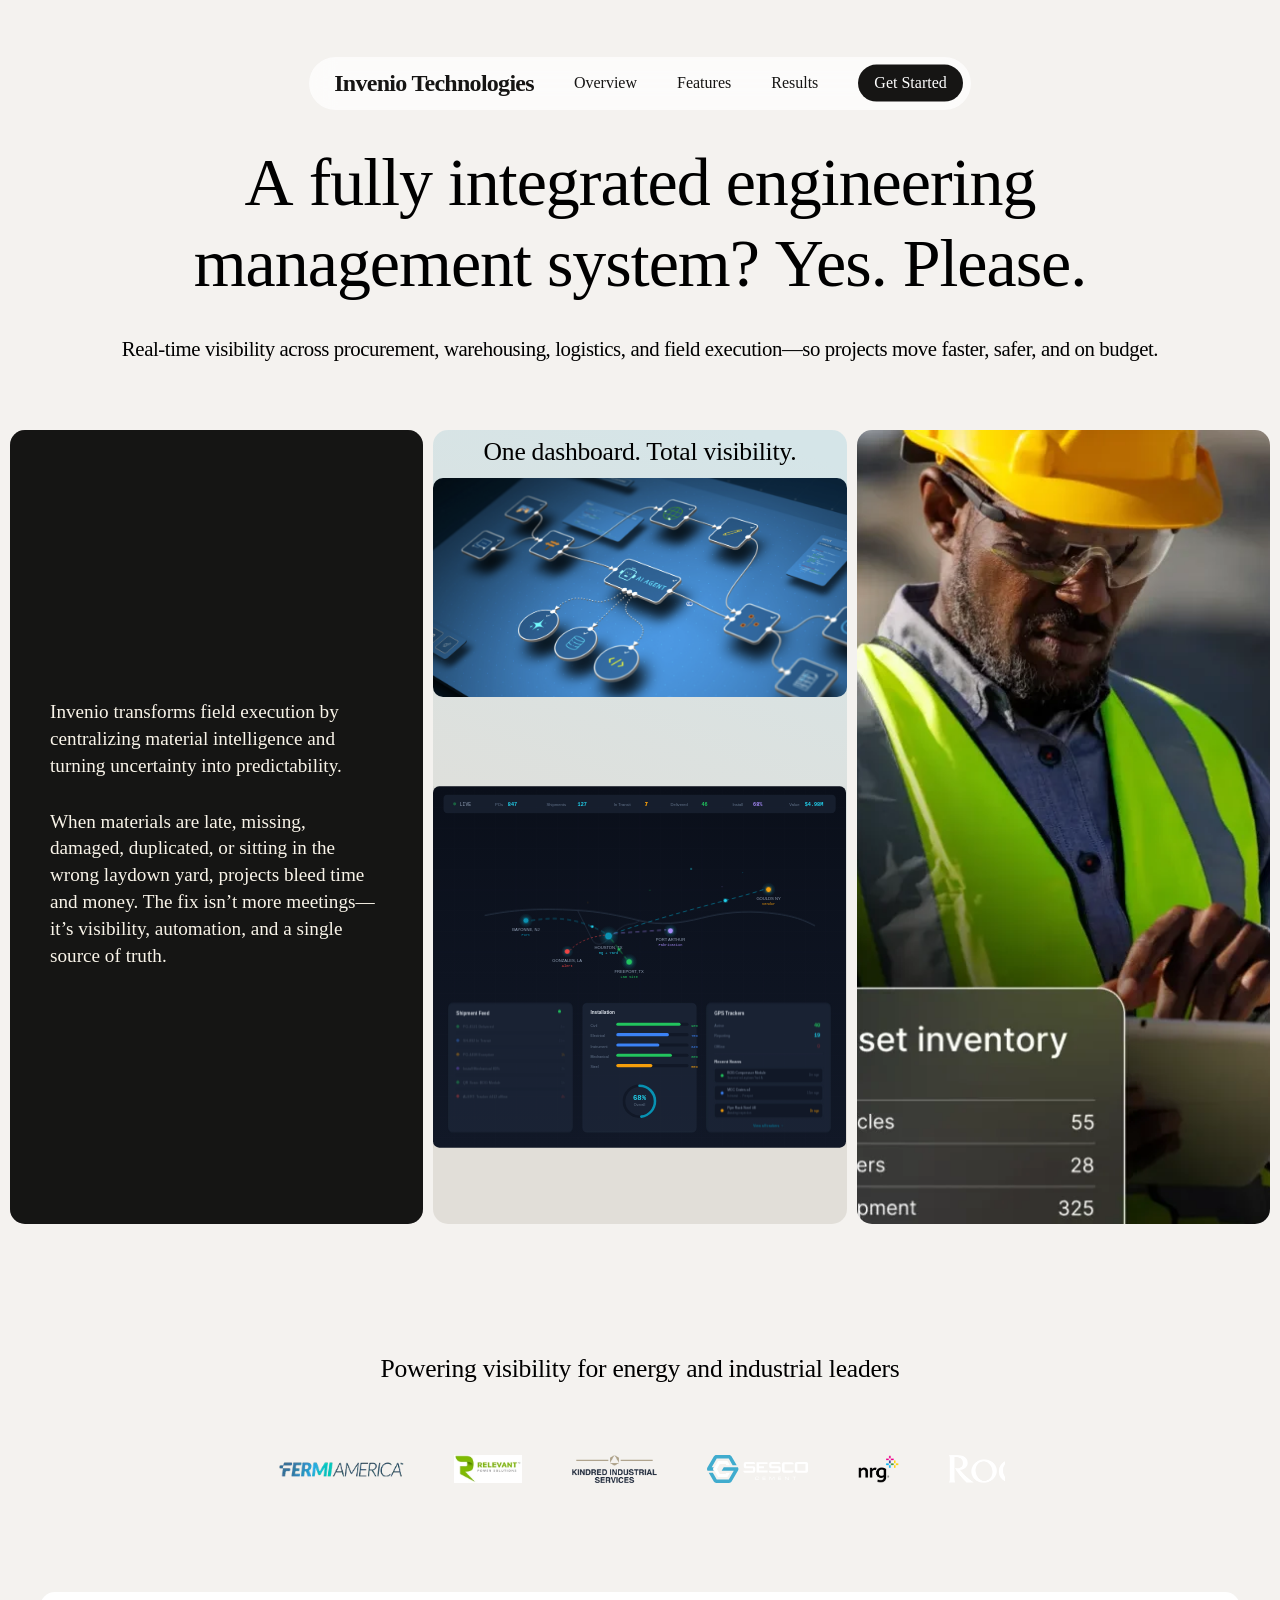
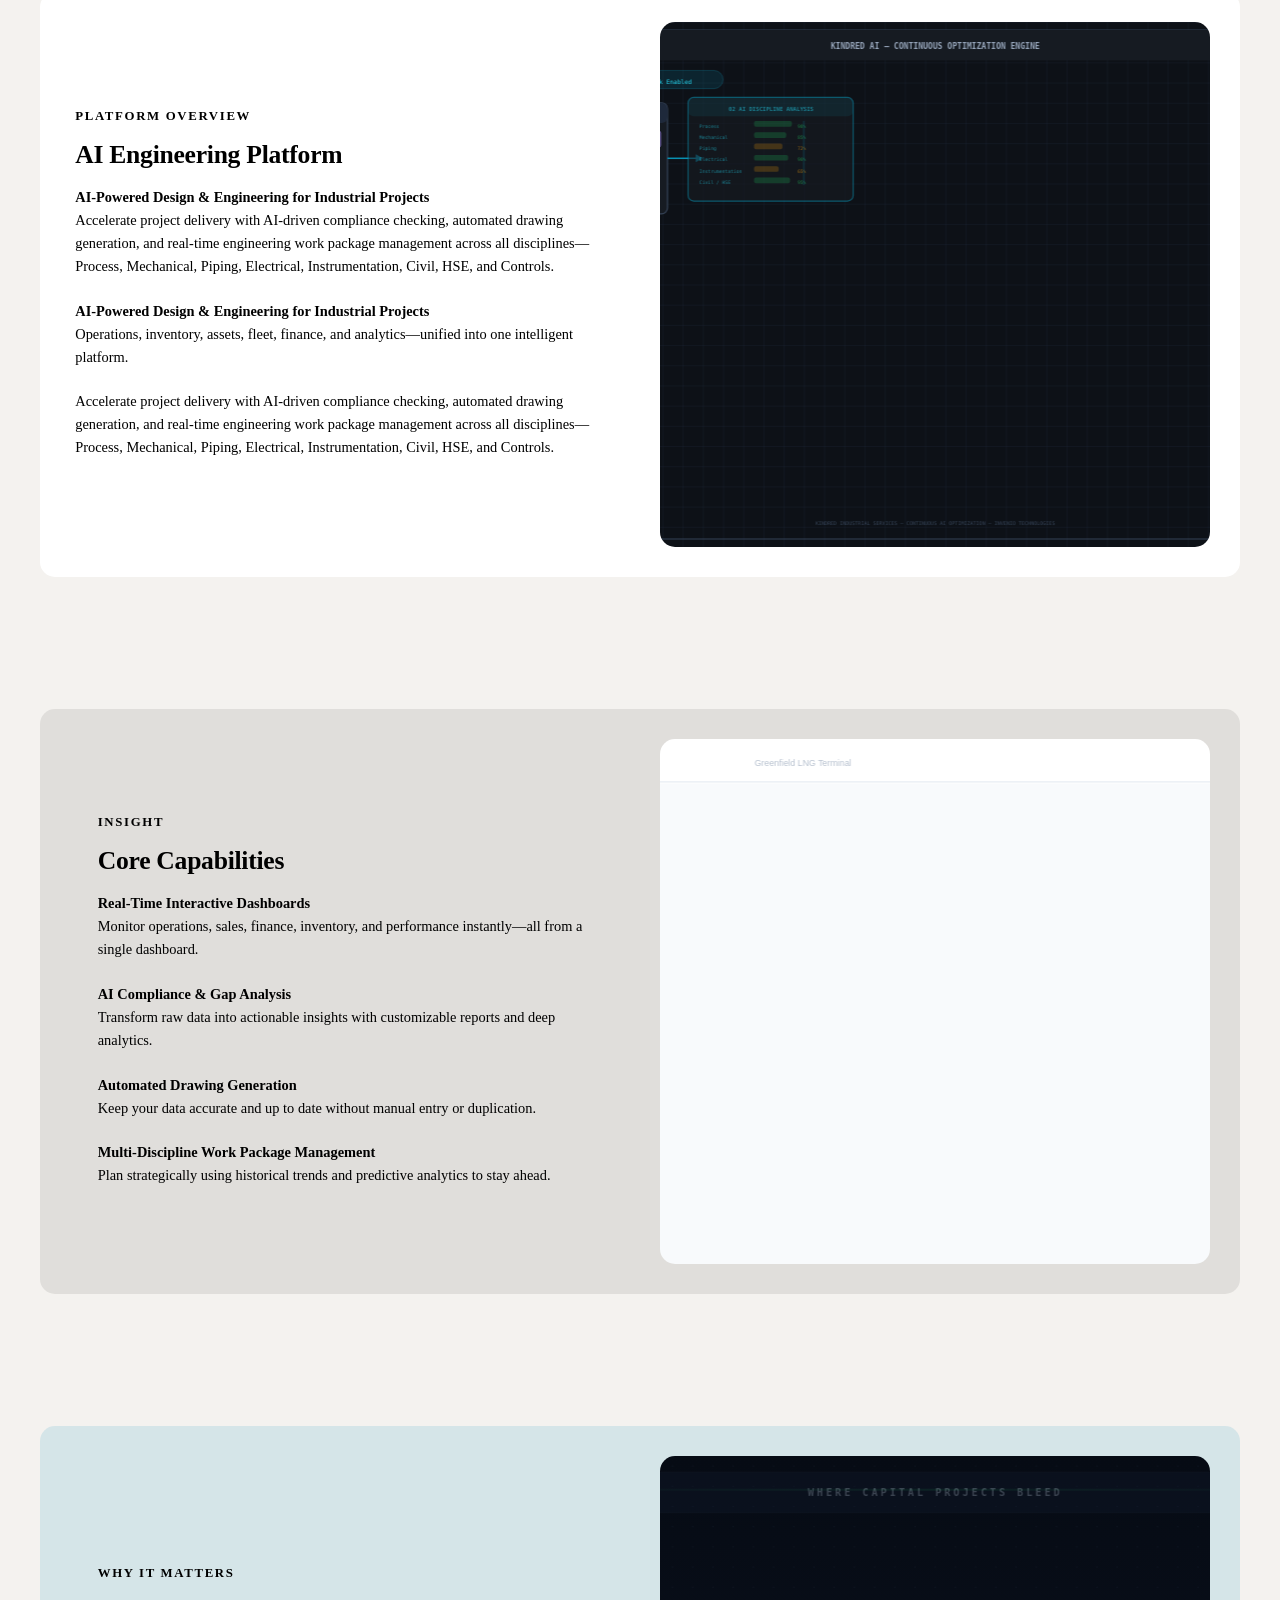
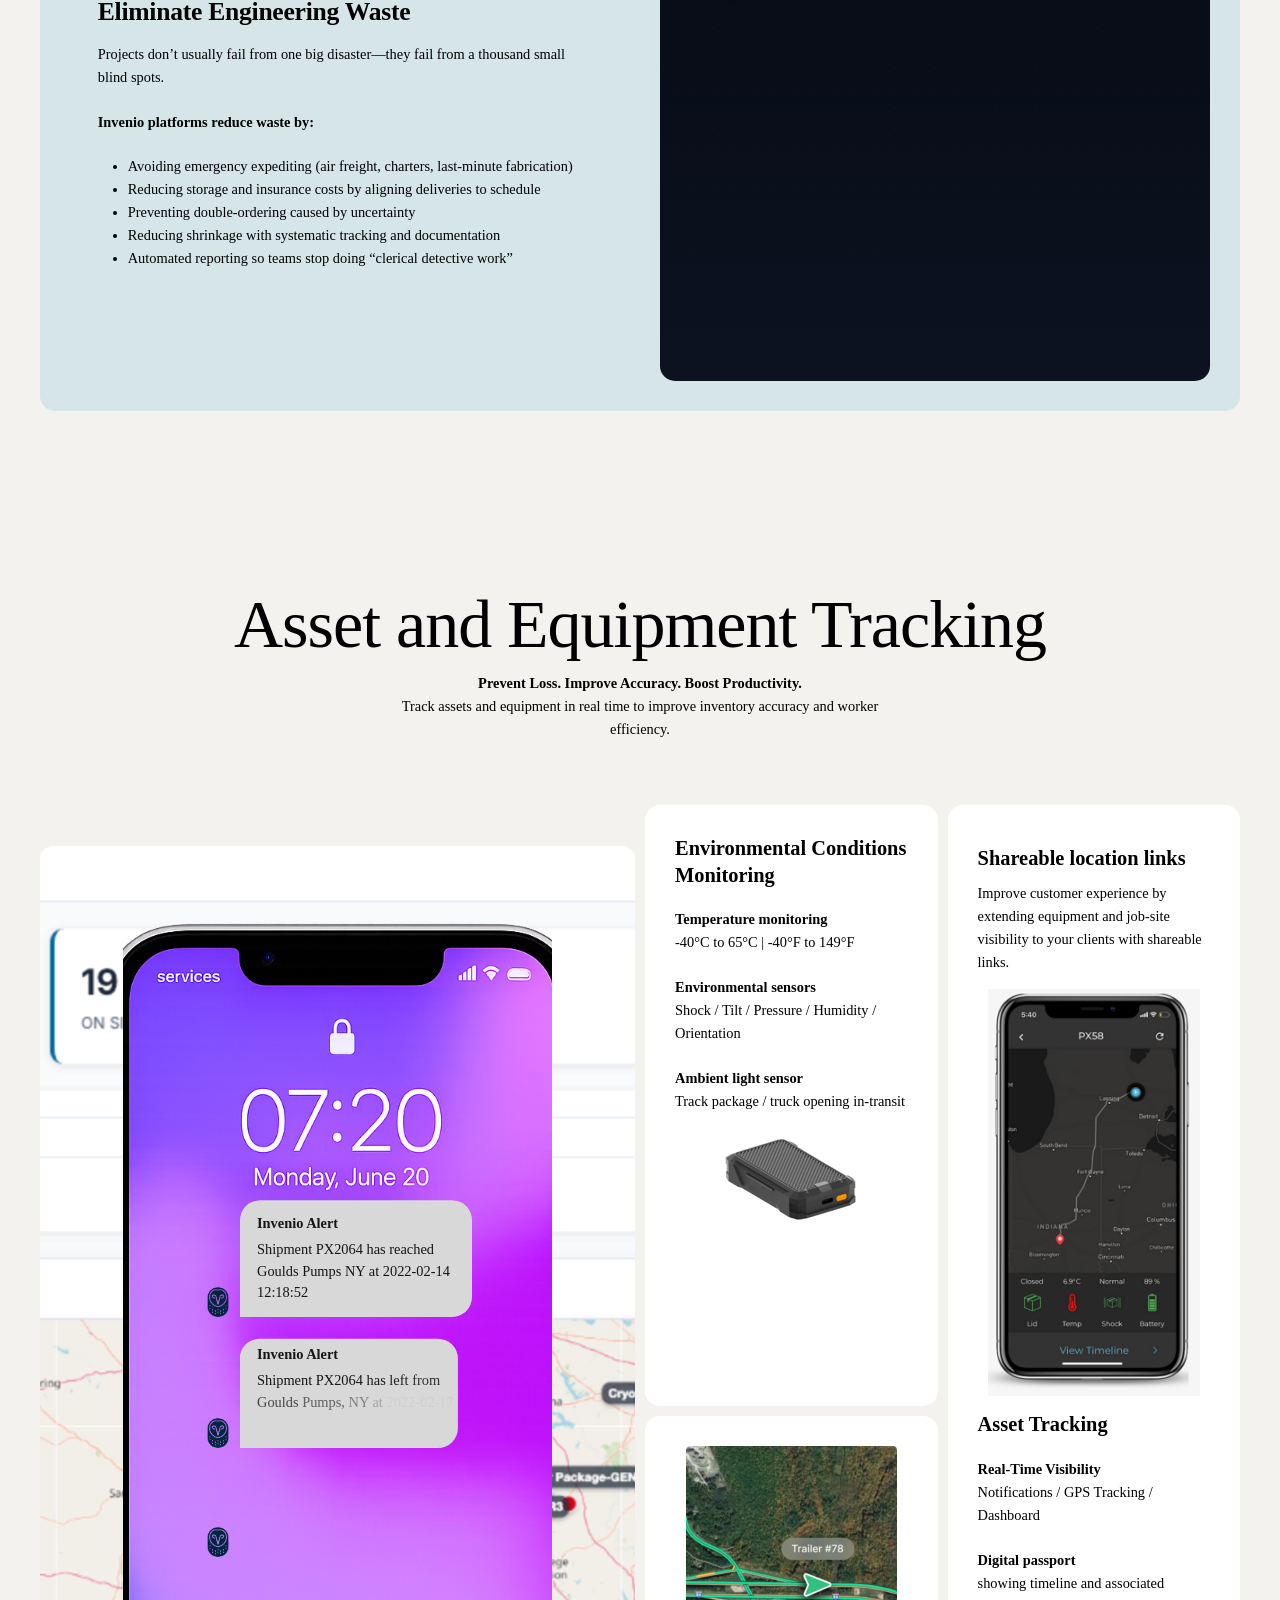
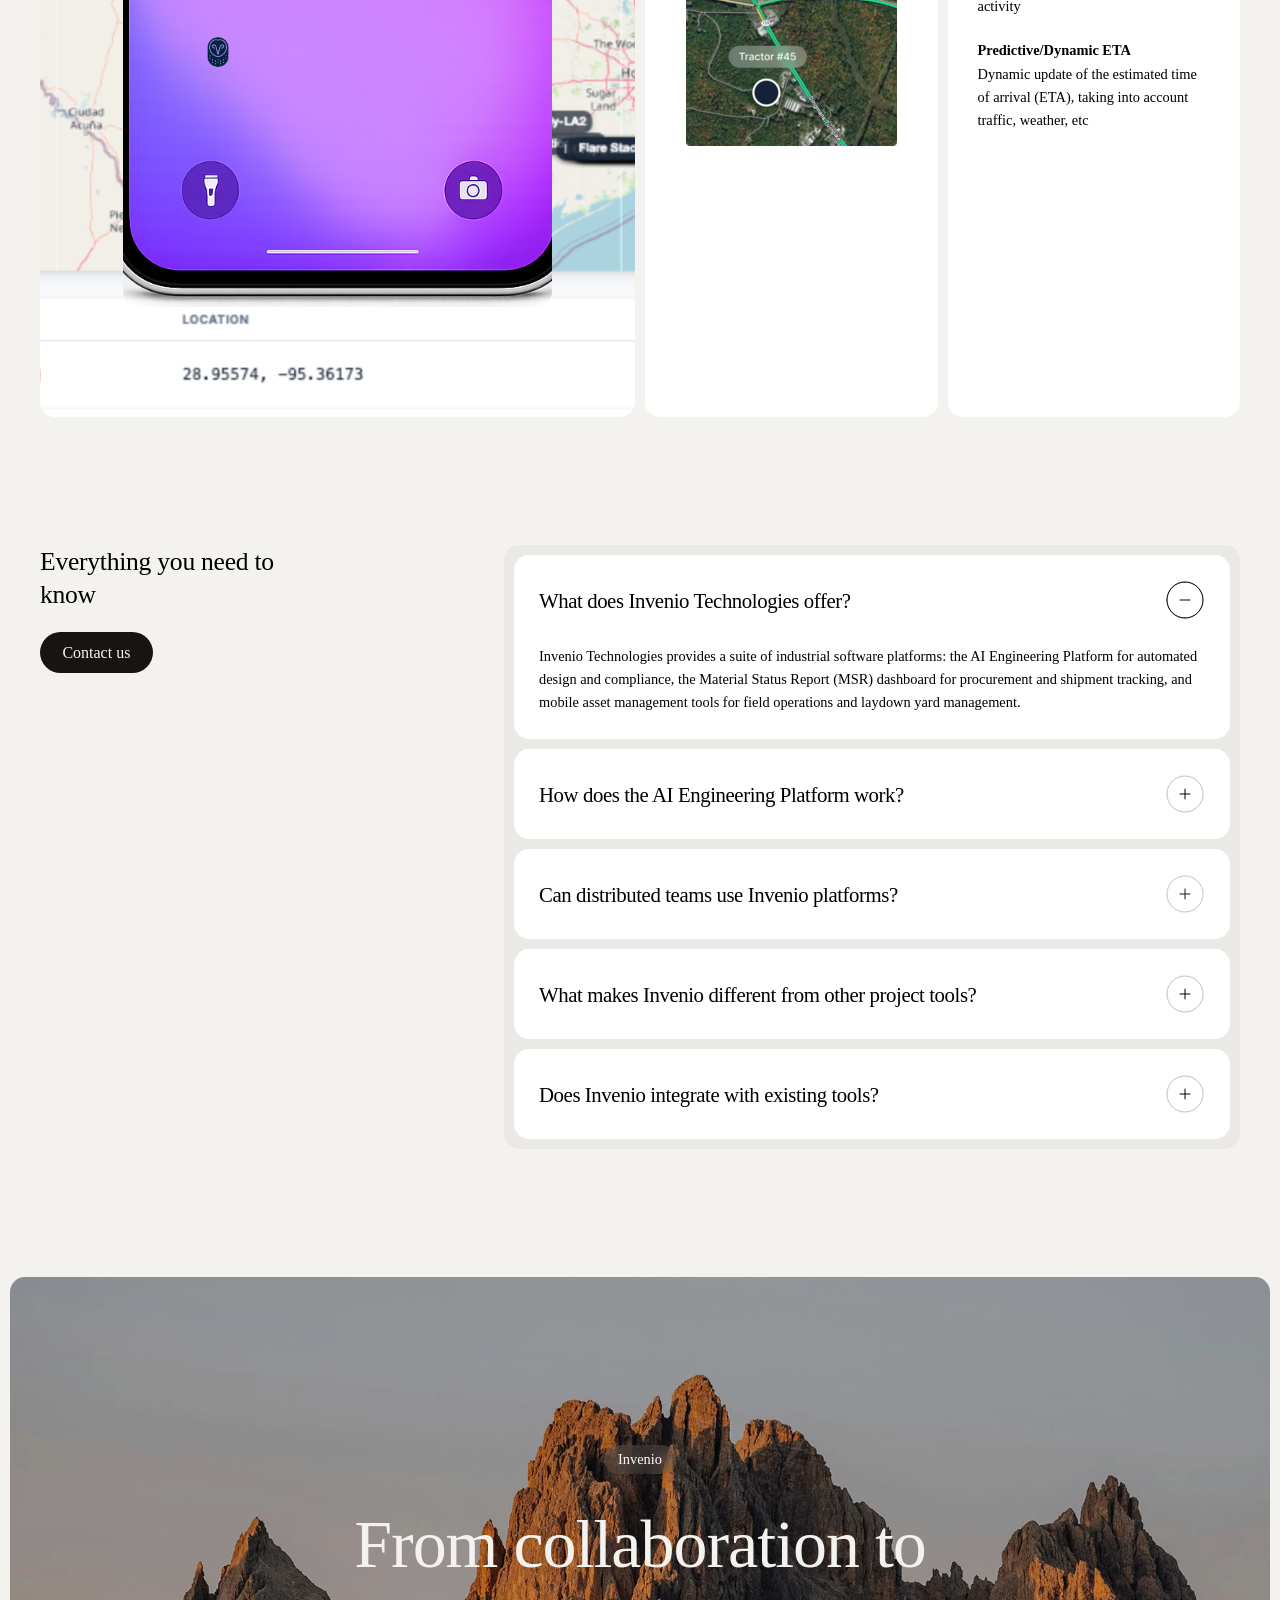
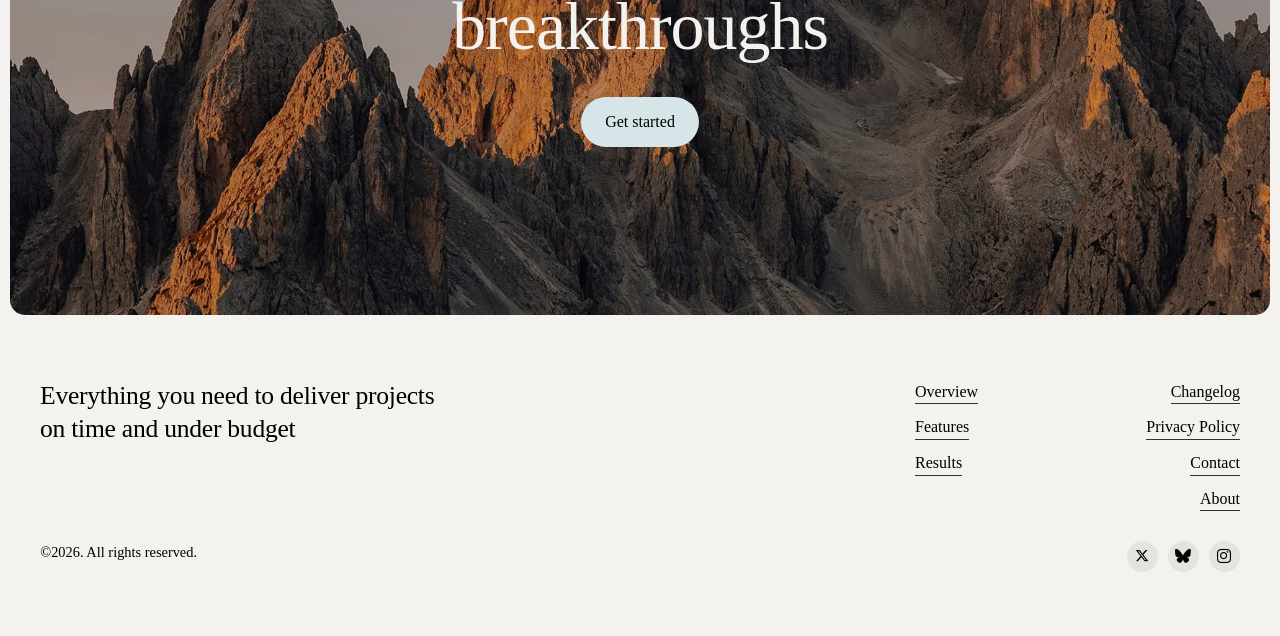
==== commit a017c393: "fix: remove Kindred branding, update hero heading, fix card copy - Removed all Kindred references, n" ====
--- a/index.html
+++ b/index.html
@@ -228,7 +228,7 @@
 	<div class="vc_col-sm-12 wpb_column column_container vc_column_container col no-extra-padding force-desktop-text-align-center inherit_tablet inherit_phone flex_layout_desktop_column flex_justify_content_desktop_center flex_align_items_desktop_center flex_wrap_desktop_nowrap flex_reverse_desktop_false flex_gap_desktop_30px " data-padding-pos="all" data-has-bg-color="false" data-bg-color="" data-bg-opacity="1" data-animation="" data-delay="0">
 		<div class="vc_column-inner">
 			<div class="wpb_wrapper">
-				<div class="nectar-split-heading animated-in markup-generated" data-align="default" data-m-align="inherit" data-text-effect="none" data-animation-type="line-reveal-by-space" data-animation-delay="0" data-animation-offset="" data-m-rm-animation="" data-stagger="true" data-custom-font-size="false" data-stored-text-effect="fade-bottom"><h1 style="max-width: 1050px;"><span><span class="inner" style="transform: translateY(0em); opacity: 1; filter: none;">A</span></span> <span><span class="inner" style="transform: translateY(0em); opacity: 1; filter: none;">fully</span></span> <span><span class="inner" style="transform: translateY(0em); opacity: 1; filter: none;">integrated</span></span> <span><span class="inner" style="transform: translateY(0em); opacity: 1; filter: none;">management</span></span> <span><span class="inner" style="transform: translateY(0em); opacity: 1; filter: none;">system?</span></span> <span><span class="inner" style="transform: translateY(0em); opacity: 1; filter: none;">Yes.</span></span> <span><span class="inner" style="transform: translateY(0em); opacity: 1; filter: none;">Please.</span></span> </h1></div><div class="nectar-split-heading animated-in markup-generated" data-align="default" data-m-align="inherit" data-text-effect="none" data-animation-type="line-reveal-by-space" data-animation-delay="0" data-animation-offset="" data-m-rm-animation="" data-stagger="true" data-custom-font-size="false" data-stored-text-effect="fade-bottom"><h4 style="max-width: 1050px;"><span><span class="inner" style="transform: translateY(0em); opacity: 1; filter: none;">Real-time</span></span> <span><span class="inner" style="transform: translateY(0em); opacity: 1; filter: none;">visibility</span></span> <span><span class="inner" style="transform: translateY(0em); opacity: 1; filter: none;">across</span></span> <span><span class="inner" style="transform: translateY(0em); opacity: 1; filter: none;">procurement,</span></span> <span><span class="inner" style="transform: translateY(0em); opacity: 1; filter: none;">warehousing,</span></span> <span><span class="inner" style="transform: translateY(0em); opacity: 1; filter: none;">logistics,</span></span> <span><span class="inner" style="transform: translateY(0em); opacity: 1; filter: none;">and</span></span> <span><span class="inner" style="transform: translateY(0em); opacity: 1; filter: none;">field</span></span> <span><span class="inner" style="transform: translateY(0em); opacity: 1; filter: none;">execution—so</span></span> <span><span class="inner" style="transform: translateY(0em); opacity: 1; filter: none;">projects</span></span> <span><span class="inner" style="transform: translateY(0em); opacity: 1; filter: none;">move</span></span> <span><span class="inner" style="transform: translateY(0em); opacity: 1; filter: none;">faster,</span></span> <span><span class="inner" style="transform: translateY(0em); opacity: 1; filter: none;">safer,</span></span> <span><span class="inner" style="transform: translateY(0em); opacity: 1; filter: none;">and</span></span> <span><span class="inner" style="transform: translateY(0em); opacity: 1; filter: none;">on</span></span> <span><span class="inner" style="transform: translateY(0em); opacity: 1; filter: none;">budget.</span></span> </h4></div>
+				<div class="nectar-split-heading animated-in markup-generated" data-align="default" data-m-align="inherit" data-text-effect="none" data-animation-type="line-reveal-by-space" data-animation-delay="0" data-animation-offset="" data-m-rm-animation="" data-stagger="true" data-custom-font-size="false" data-stored-text-effect="fade-bottom"><h1 style="max-width: 1050px;"><span><span class="inner" style="transform: translateY(0em); opacity: 1; filter: none;">A</span></span> <span><span class="inner" style="transform: translateY(0em); opacity: 1; filter: none;">fully</span></span> <span><span class="inner" style="transform: translateY(0em); opacity: 1; filter: none;">integrated</span></span> <span><span class="inner" style="transform: translateY(0em); opacity: 1; filter: none;">engineering</span></span> <span><span class="inner" style="transform: translateY(0em); opacity: 1; filter: none;">management</span></span> <span><span class="inner" style="transform: translateY(0em); opacity: 1; filter: none;">system?</span></span> <span><span class="inner" style="transform: translateY(0em); opacity: 1; filter: none;">Yes.</span></span> <span><span class="inner" style="transform: translateY(0em); opacity: 1; filter: none;">Please.</span></span> </h1></div><div class="nectar-split-heading animated-in markup-generated" data-align="default" data-m-align="inherit" data-text-effect="none" data-animation-type="line-reveal-by-space" data-animation-delay="0" data-animation-offset="" data-m-rm-animation="" data-stagger="true" data-custom-font-size="false" data-stored-text-effect="fade-bottom"><h4 style="max-width: 1050px;"><span><span class="inner" style="transform: translateY(0em); opacity: 1; filter: none;">Real-time</span></span> <span><span class="inner" style="transform: translateY(0em); opacity: 1; filter: none;">visibility</span></span> <span><span class="inner" style="transform: translateY(0em); opacity: 1; filter: none;">across</span></span> <span><span class="inner" style="transform: translateY(0em); opacity: 1; filter: none;">procurement,</span></span> <span><span class="inner" style="transform: translateY(0em); opacity: 1; filter: none;">warehousing,</span></span> <span><span class="inner" style="transform: translateY(0em); opacity: 1; filter: none;">logistics,</span></span> <span><span class="inner" style="transform: translateY(0em); opacity: 1; filter: none;">and</span></span> <span><span class="inner" style="transform: translateY(0em); opacity: 1; filter: none;">field</span></span> <span><span class="inner" style="transform: translateY(0em); opacity: 1; filter: none;">execution—so</span></span> <span><span class="inner" style="transform: translateY(0em); opacity: 1; filter: none;">projects</span></span> <span><span class="inner" style="transform: translateY(0em); opacity: 1; filter: none;">move</span></span> <span><span class="inner" style="transform: translateY(0em); opacity: 1; filter: none;">faster,</span></span> <span><span class="inner" style="transform: translateY(0em); opacity: 1; filter: none;">safer,</span></span> <span><span class="inner" style="transform: translateY(0em); opacity: 1; filter: none;">and</span></span> <span><span class="inner" style="transform: translateY(0em); opacity: 1; filter: none;">on</span></span> <span><span class="inner" style="transform: translateY(0em); opacity: 1; filter: none;">budget.</span></span> </h4></div>
 			</div> 
 		</div>
 	</div> 
@@ -337,9 +337,9 @@
 		<div class="vc_column-inner">
 		<div class="wpb_wrapper">
 			<div class="nectar-responsive-text font_line_height_1px nectar-link-underline-effect" data-inherit-heading-family="h6"><p>Platform Overview</p>
-</div><div class="nectar-responsive-text nectar-link-underline-effect"><h2><strong>Kindred AI Engineering Platform</strong></h2>
-</div><div class="nectar-responsive-text font_size_phone_14px nectar-link-underline-effect"><p><strong>Your project’s “single source of truth” for materials.</strong><br>
-The MSR provides real-time visibility into the lifecycle of permanent materials—from purchase order to vendor confirmation to shipping, receiving, staging, issuing, and installation.</p>
+</div><div class="nectar-responsive-text nectar-link-underline-effect"><h2><strong>AI Engineering Platform</strong></h2>
+</div><div class="nectar-responsive-text font_size_phone_14px nectar-link-underline-effect"><p><strong>AI-Powered Design &amp; Engineering for Industrial Projects</strong><br>
+Accelerate project delivery with AI-driven compliance checking, automated drawing generation, and real-time engineering work package management across all disciplines—Process, Mechanical, Piping, Electrical, Instrumentation, Civil, HSE, and Controls.</p>
 <p><strong>AI-Powered Design &amp; Engineering for Industrial Projects</strong><br>
 Operations, inventory, assets, fleet, finance, and analytics—unified into one intelligent platform.</p>
 <p>Accelerate project delivery with AI-driven compliance checking, automated drawing generation, and real-time engineering work package management across all disciplines—Process, Mechanical, Piping, Electrical, Instrumentation, Civil, HSE, and Controls.</p>
@@ -936,7 +936,7 @@
 		<path class="plus-line plus-line-horizontal" d="M15,20 L25,20"></path>
 		</svg>What does Invenio Technologies offer?</a></h3><div style="max-height: 102px;"><div class="inner-toggle-wrap">
 <div class="wpb_text_column wpb_content_element ">
-	<p>Invenio Technologies provides a suite of industrial software platforms: the Kindred AI Engineering Platform for automated design and compliance, the Material Status Report (MSR) dashboard for procurement and shipment tracking, and mobile asset management tools for field operations and laydown yard management.</p>
+	<p>Invenio Technologies provides a suite of industrial software platforms: the AI Engineering Platform for automated design and compliance, the Material Status Report (MSR) dashboard for procurement and shipment tracking, and mobile asset management tools for field operations and laydown yard management.</p>
 </div>
 
 
@@ -946,9 +946,9 @@
 		<circle class="nectar-toggle-icon-circle-hover" cx="20" cy="20" r="18" stroke="currentColor" stroke-width="1" fill="none"></circle>
 		<path class="plus-line plus-line-vertical" d="M20,15 L20,25"></path>
 		<path class="plus-line plus-line-horizontal" d="M15,20 L25,20"></path>
-		</svg>How does the Kindred AI platform work?</a></h3><div><div class="inner-toggle-wrap">
+		</svg>How does the AI Engineering Platform work?</a></h3><div><div class="inner-toggle-wrap">
 <div class="wpb_text_column wpb_content_element ">
-	<p>The Kindred platform uses AI to analyze engineering documents, check compliance against codes and standards, identify design gaps, and generate optimized drawings. It manages work packages across eight engineering disciplines with real-time progress tracking and automated approval workflows.</p>
+	<p>The AI Engineering Platform uses AI to analyze engineering documents, check compliance against codes and standards, identify design gaps, and generate optimized drawings. It manages work packages across eight engineering disciplines with real-time progress tracking and automated approval workflows.</p>
 </div>
 
 
@@ -984,7 +984,7 @@
 		<path class="plus-line plus-line-horizontal" d="M15,20 L25,20"></path>
 		</svg>Does Invenio integrate with existing tools?</a></h3><div><div class="inner-toggle-wrap">
 <div class="wpb_text_column wpb_content_element ">
-	<p>Yes. Kindred integrates with AutoCAD Plant 3D and other CAD tools for real-time file synchronization. Our asset tracking platform connects with Samsara and other IoT providers. All platforms feature API access for integration with your existing ERP and project management systems.</p>
+	<p>Yes. The platform integrates with AutoCAD Plant 3D and other CAD tools for real-time file synchronization. Our asset tracking platform connects with Samsara and other IoT providers. All platforms feature API access for integration with your existing ERP and project management systems.</p>
 </div>
 
 
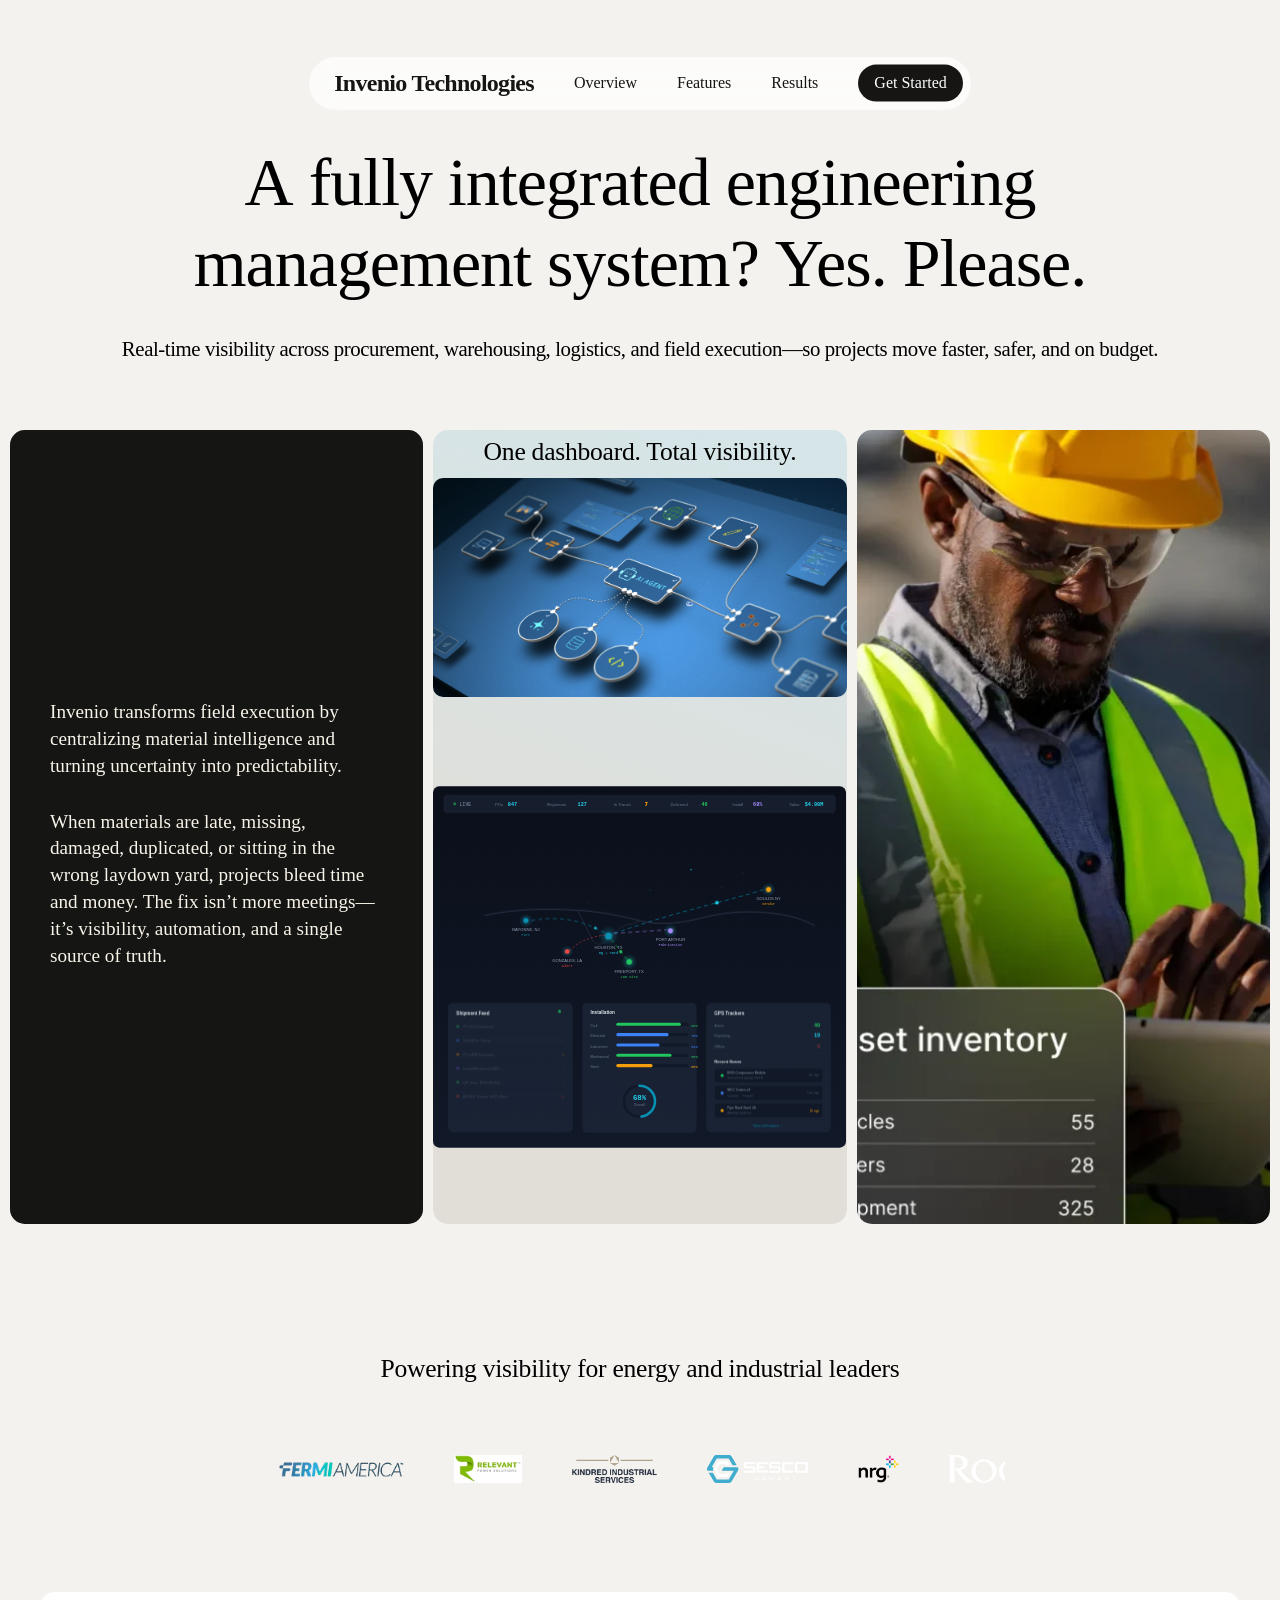
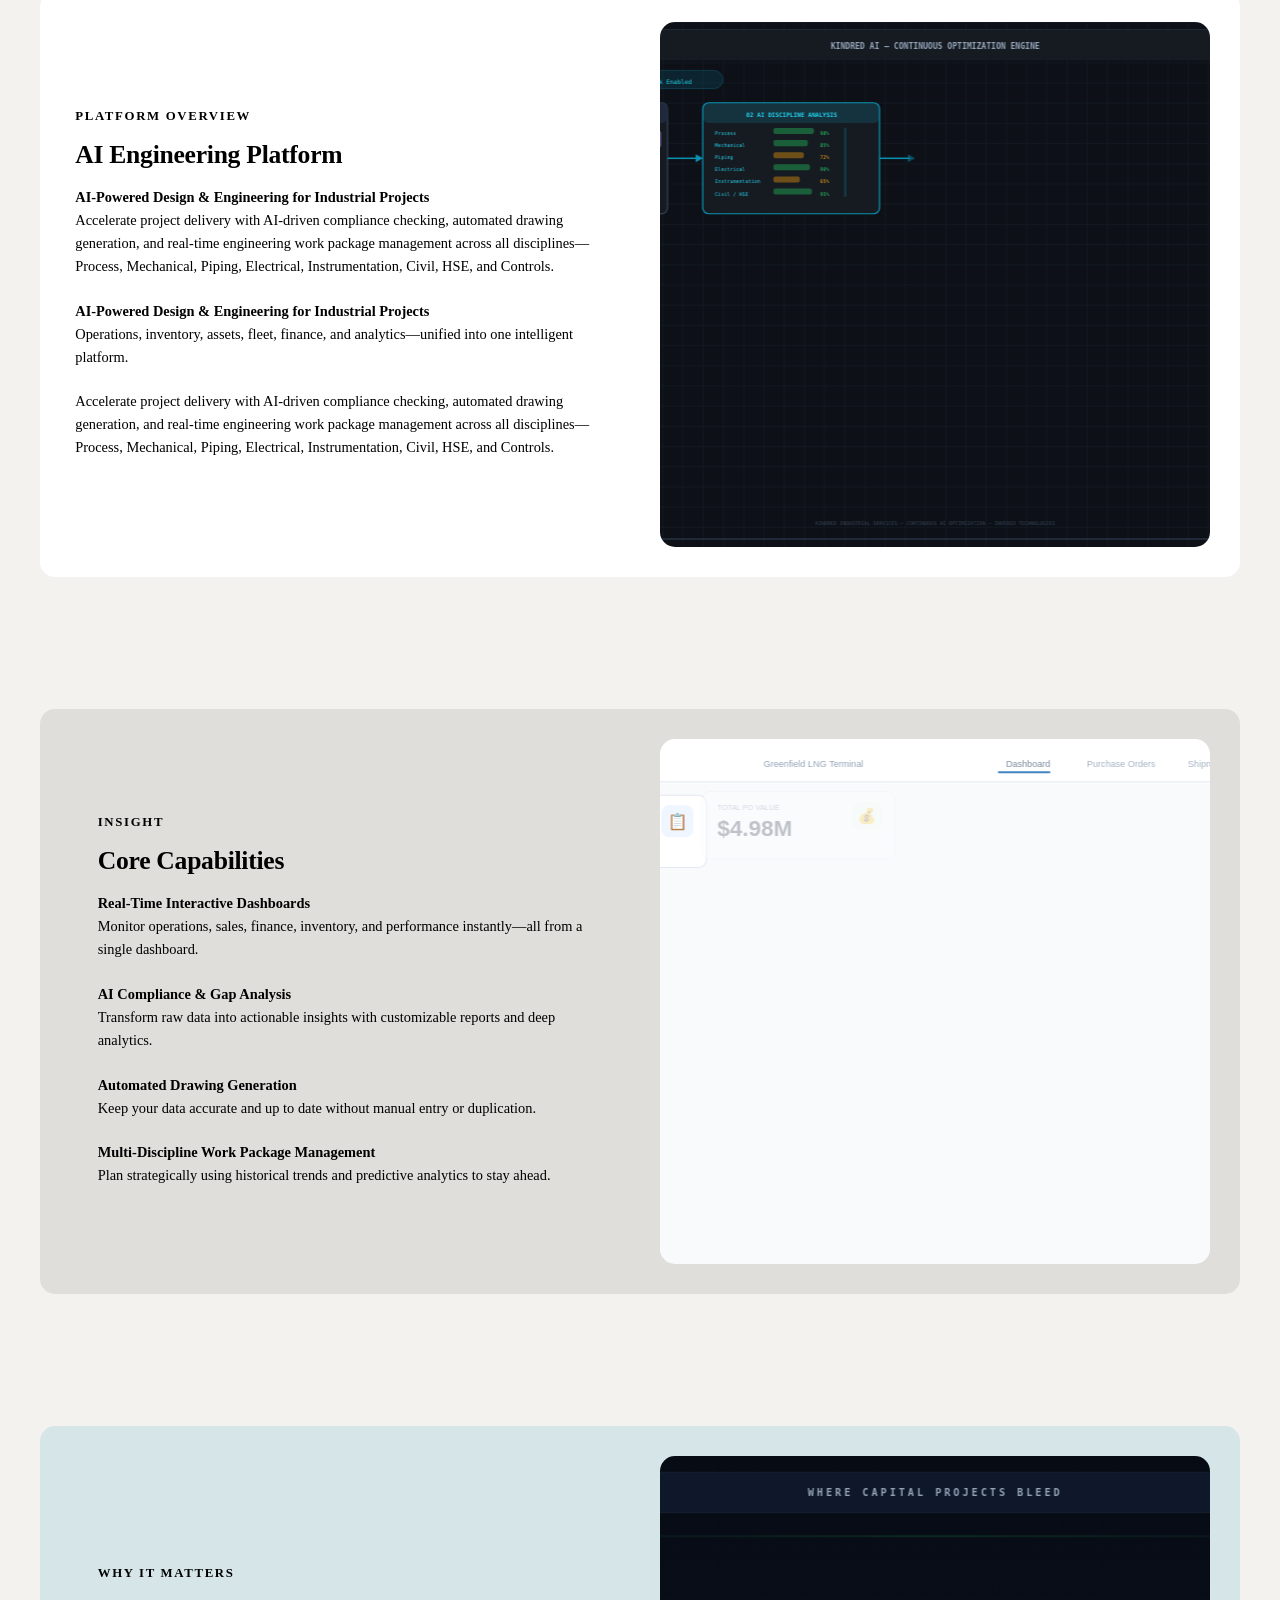
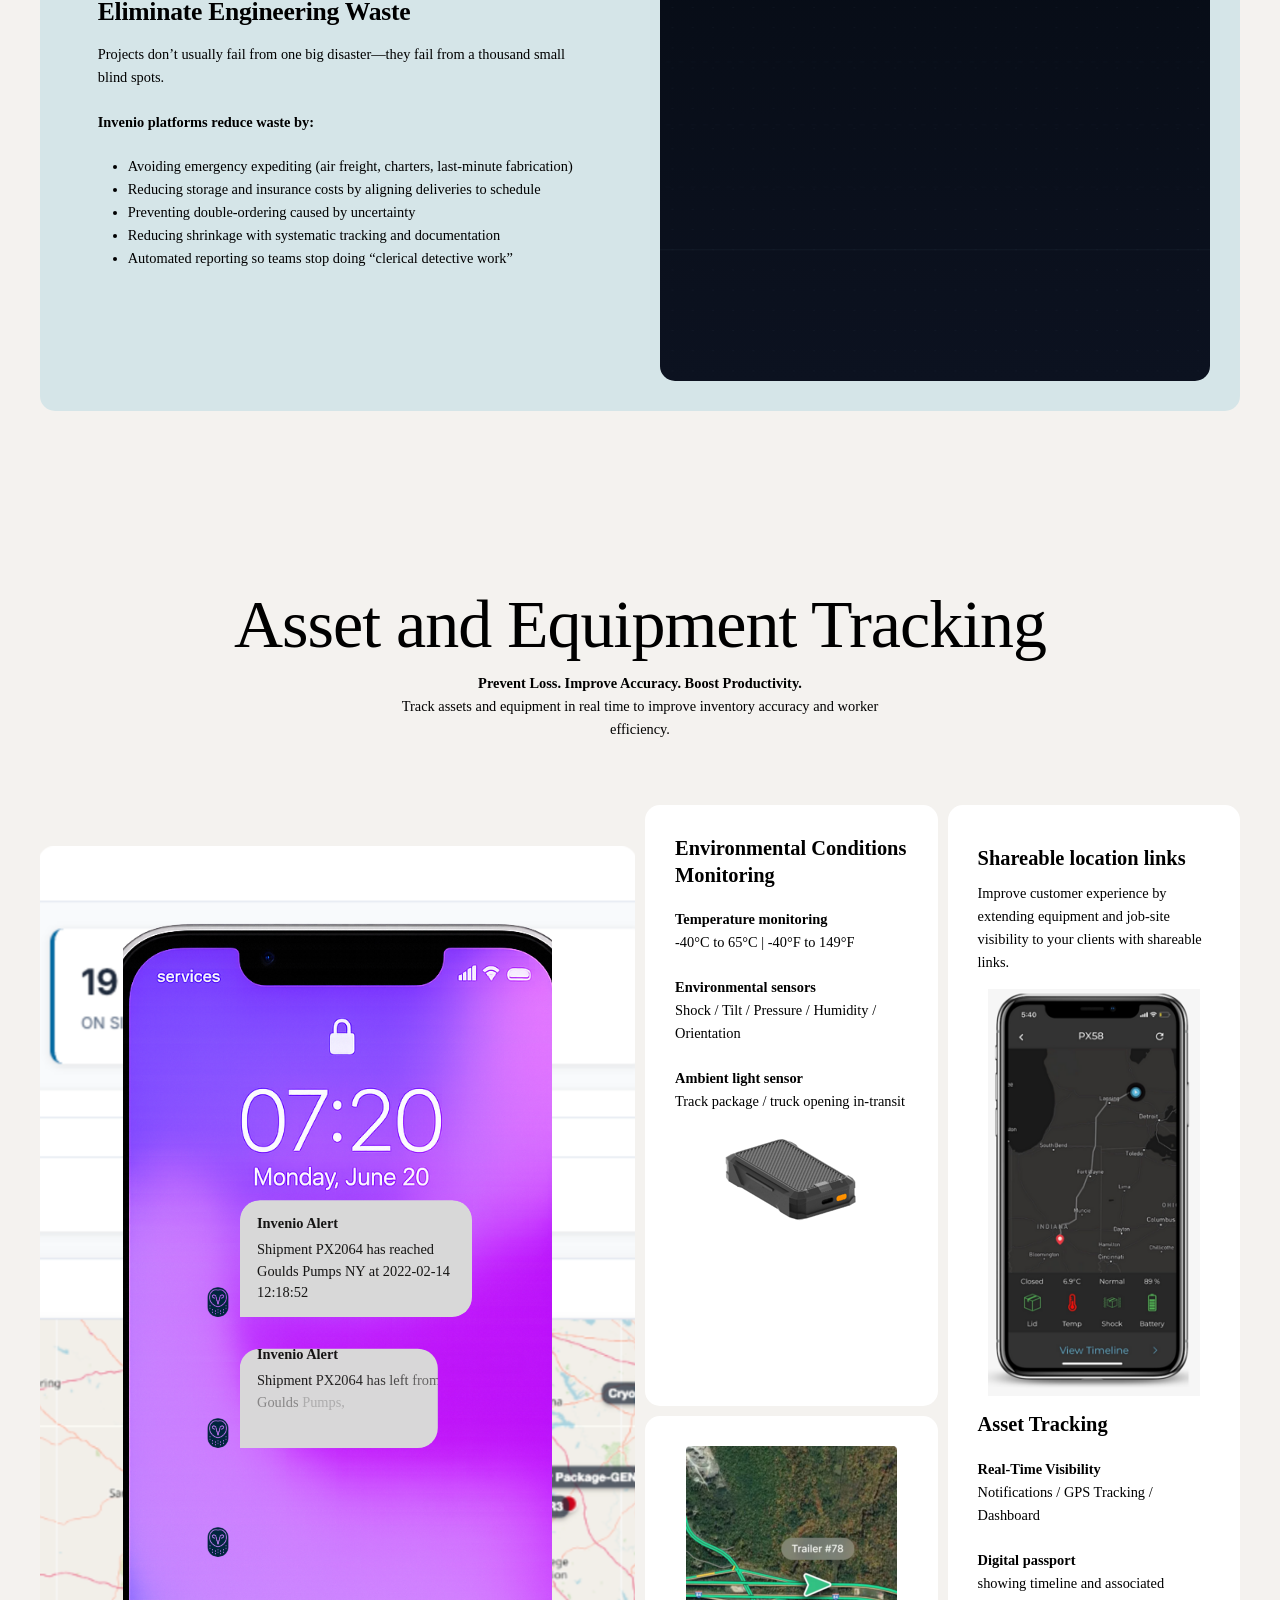
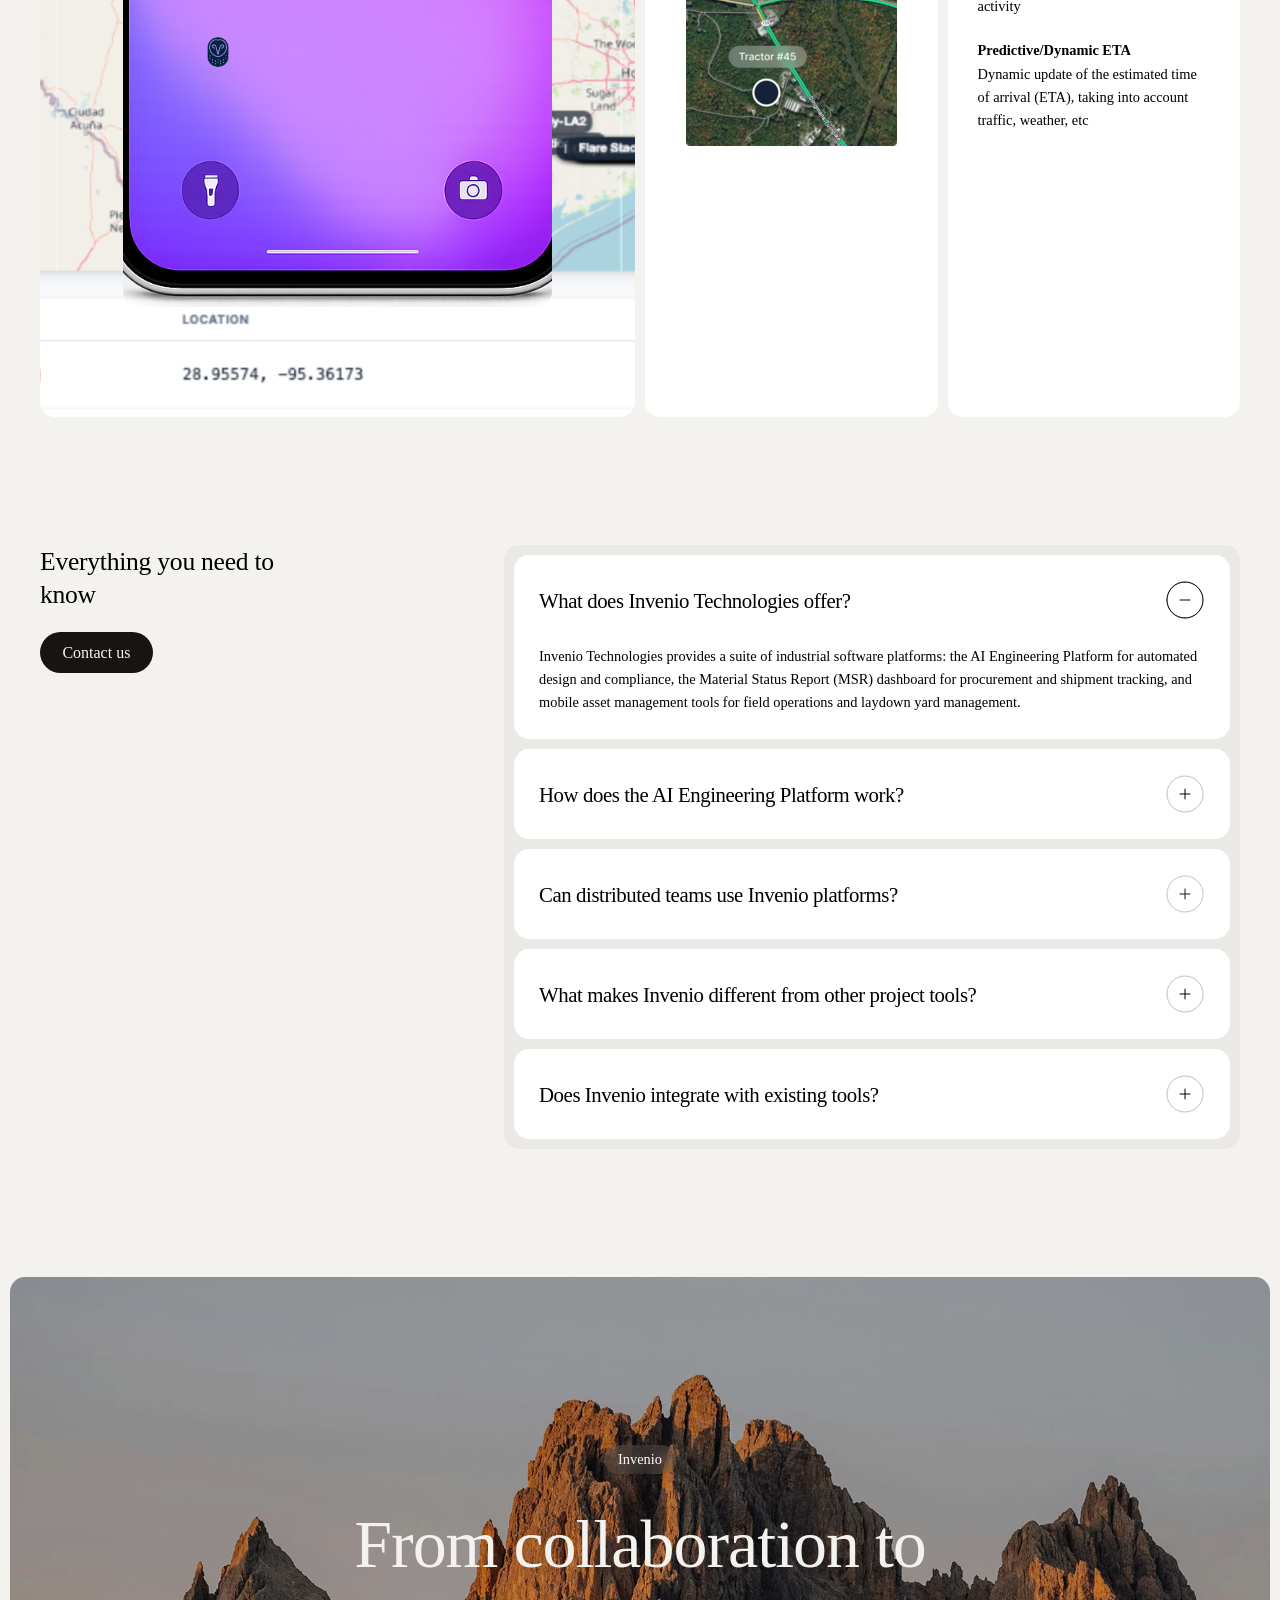
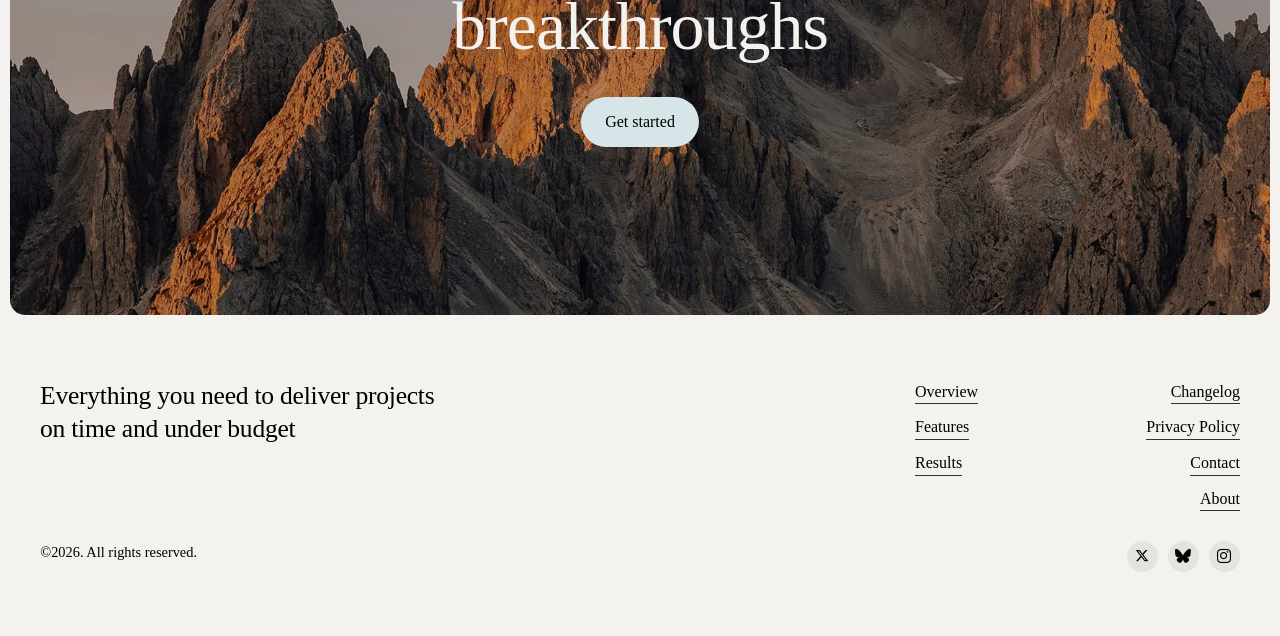
==== commit 971f2225: "fix: change http social links to https for mixed content warning Co-Authored-By: Claude Opus 4.6 (1M" ====
--- a/index.html
+++ b/index.html
@@ -1289,11 +1289,11 @@
 		<div class="vc_column-inner">
 			<div class="wpb_wrapper">
 				<div class="nectar_icon_wrap " data-style="color-bg" data-padding="5px" data-color="accent-color" style="--icon-color: #000000;">
-		<div class="nectar_icon icon_color_custom_0000000F icon_color_custom_hover_0000001C "><a href="http://twitter.com/" target="_blank"></a><i style="font-size: 14px; line-height: 21px; height: 21px; width: 21px;" class="nectar-brands-x-twitter"></i></div>
+		<div class="nectar_icon icon_color_custom_0000000F icon_color_custom_hover_0000001C "><a href="https://twitter.com/" target="_blank"></a><i style="font-size: 14px; line-height: 21px; height: 21px; width: 21px;" class="nectar-brands-x-twitter"></i></div>
 	</div><div class="nectar_icon_wrap " data-style="color-bg" data-padding="5px" data-color="accent-color" style="--icon-color: #000000;">
-		<div class="nectar_icon icon_color_custom_0000000F icon_color_custom_hover_0000001C "><a href="http://bluesky.com/" target="_blank"></a><i style="font-size: 14px; line-height: 21px; height: 21px; width: 21px;" class="nectar-brands-bluesky"></i></div>
+		<div class="nectar_icon icon_color_custom_0000000F icon_color_custom_hover_0000001C "><a href="https://bluesky.com/" target="_blank"></a><i style="font-size: 14px; line-height: 21px; height: 21px; width: 21px;" class="nectar-brands-bluesky"></i></div>
 	</div><div class="nectar_icon_wrap " data-style="color-bg" data-padding="5px" data-color="accent-color" style="--icon-color: #000000;">
-		<div class="nectar_icon icon_color_custom_0000000F icon_color_custom_hover_0000001C "><a href="http://instagram.com/" target="_blank"></a><i style="font-size: 14px; line-height: 21px; height: 21px; width: 21px;" class="nectar-brands-instagram"></i></div>
+		<div class="nectar_icon icon_color_custom_0000000F icon_color_custom_hover_0000001C "><a href="https://instagram.com/" target="_blank"></a><i style="font-size: 14px; line-height: 21px; height: 21px; width: 21px;" class="nectar-brands-instagram"></i></div>
 	</div>
 			</div> 
 		</div>
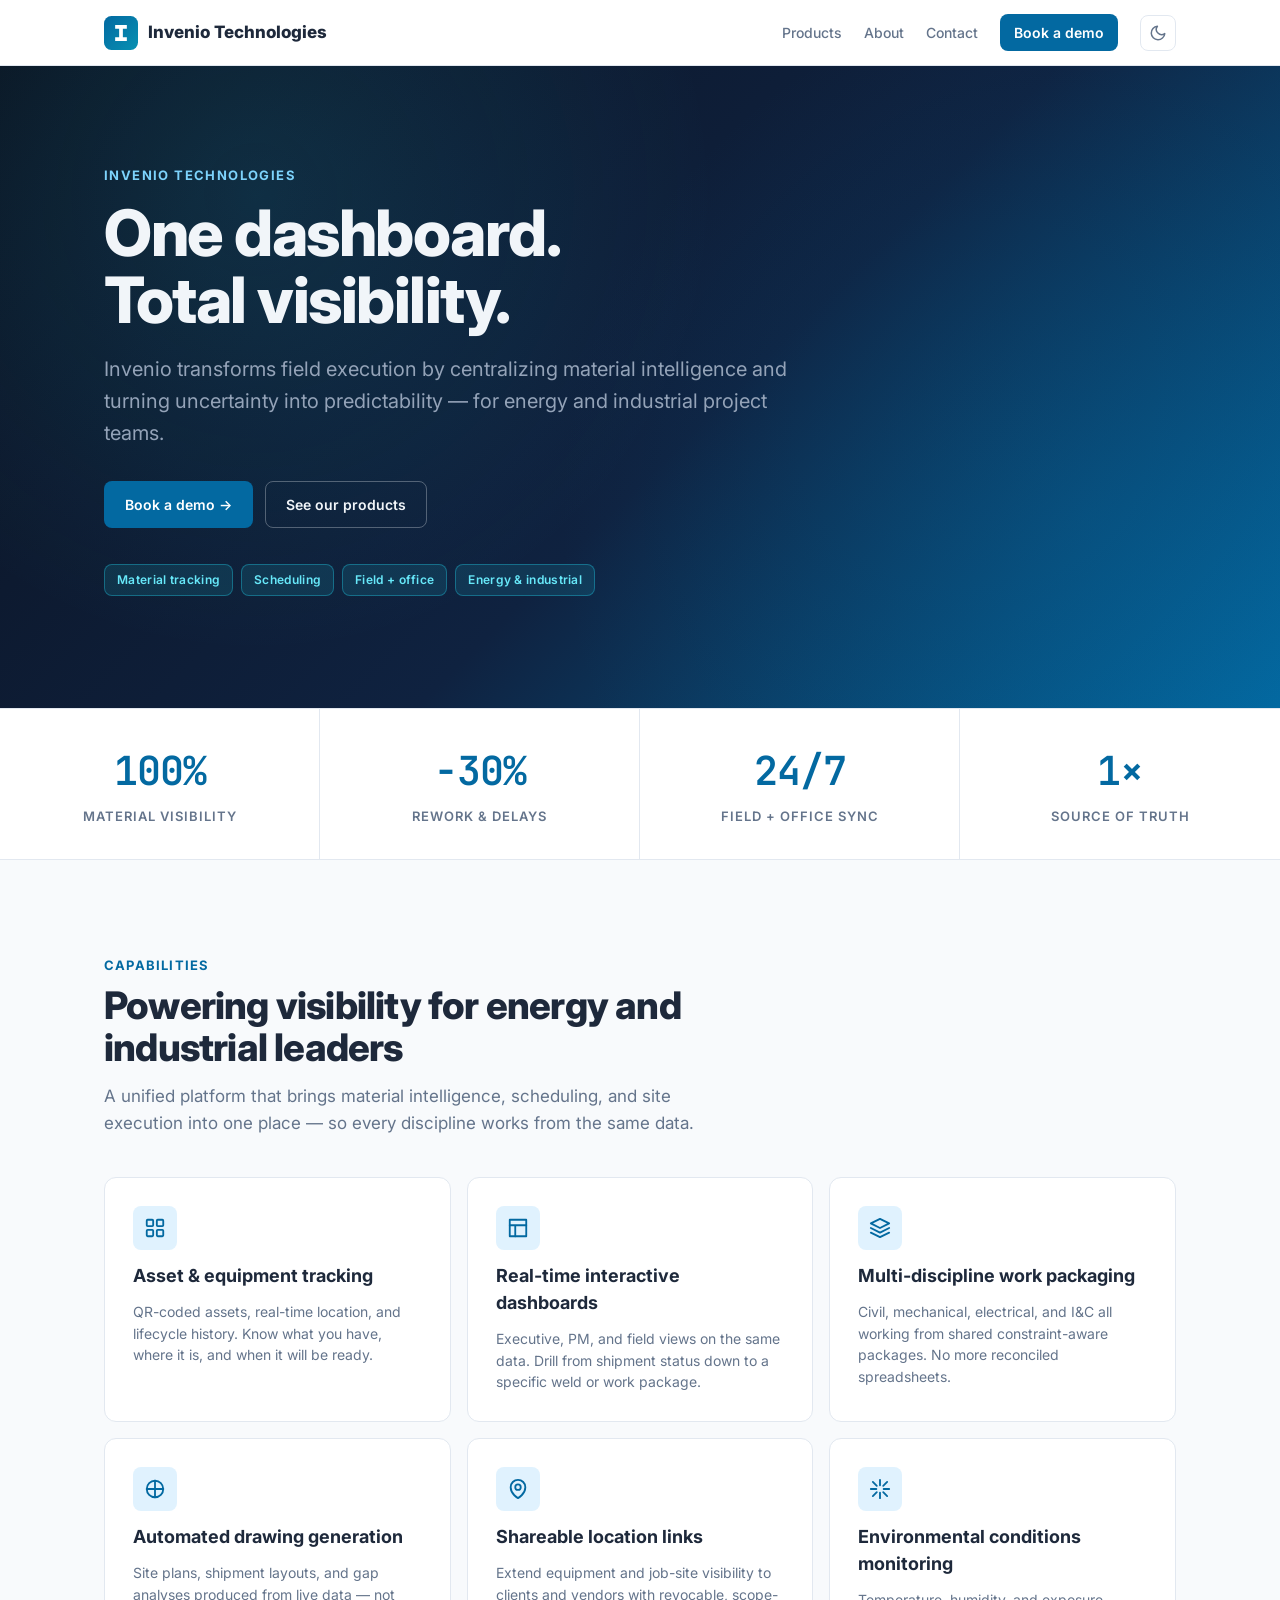
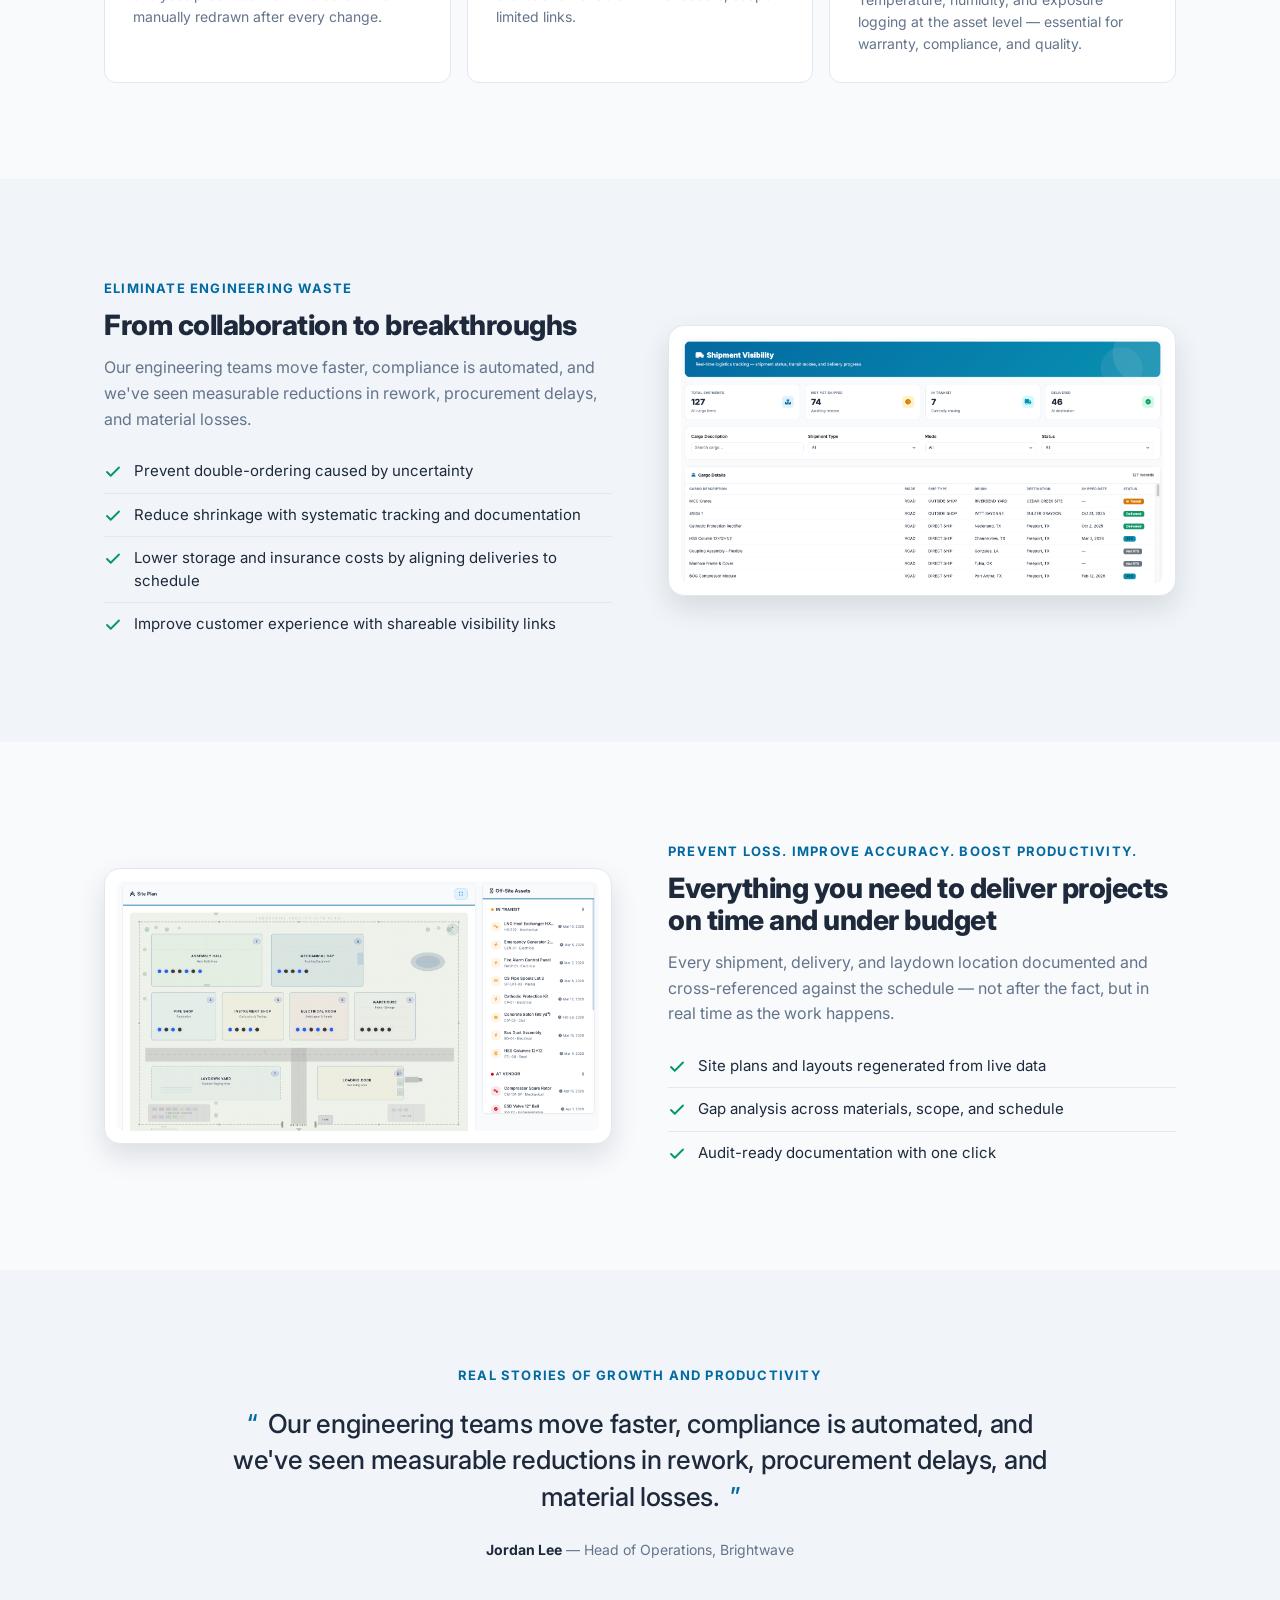
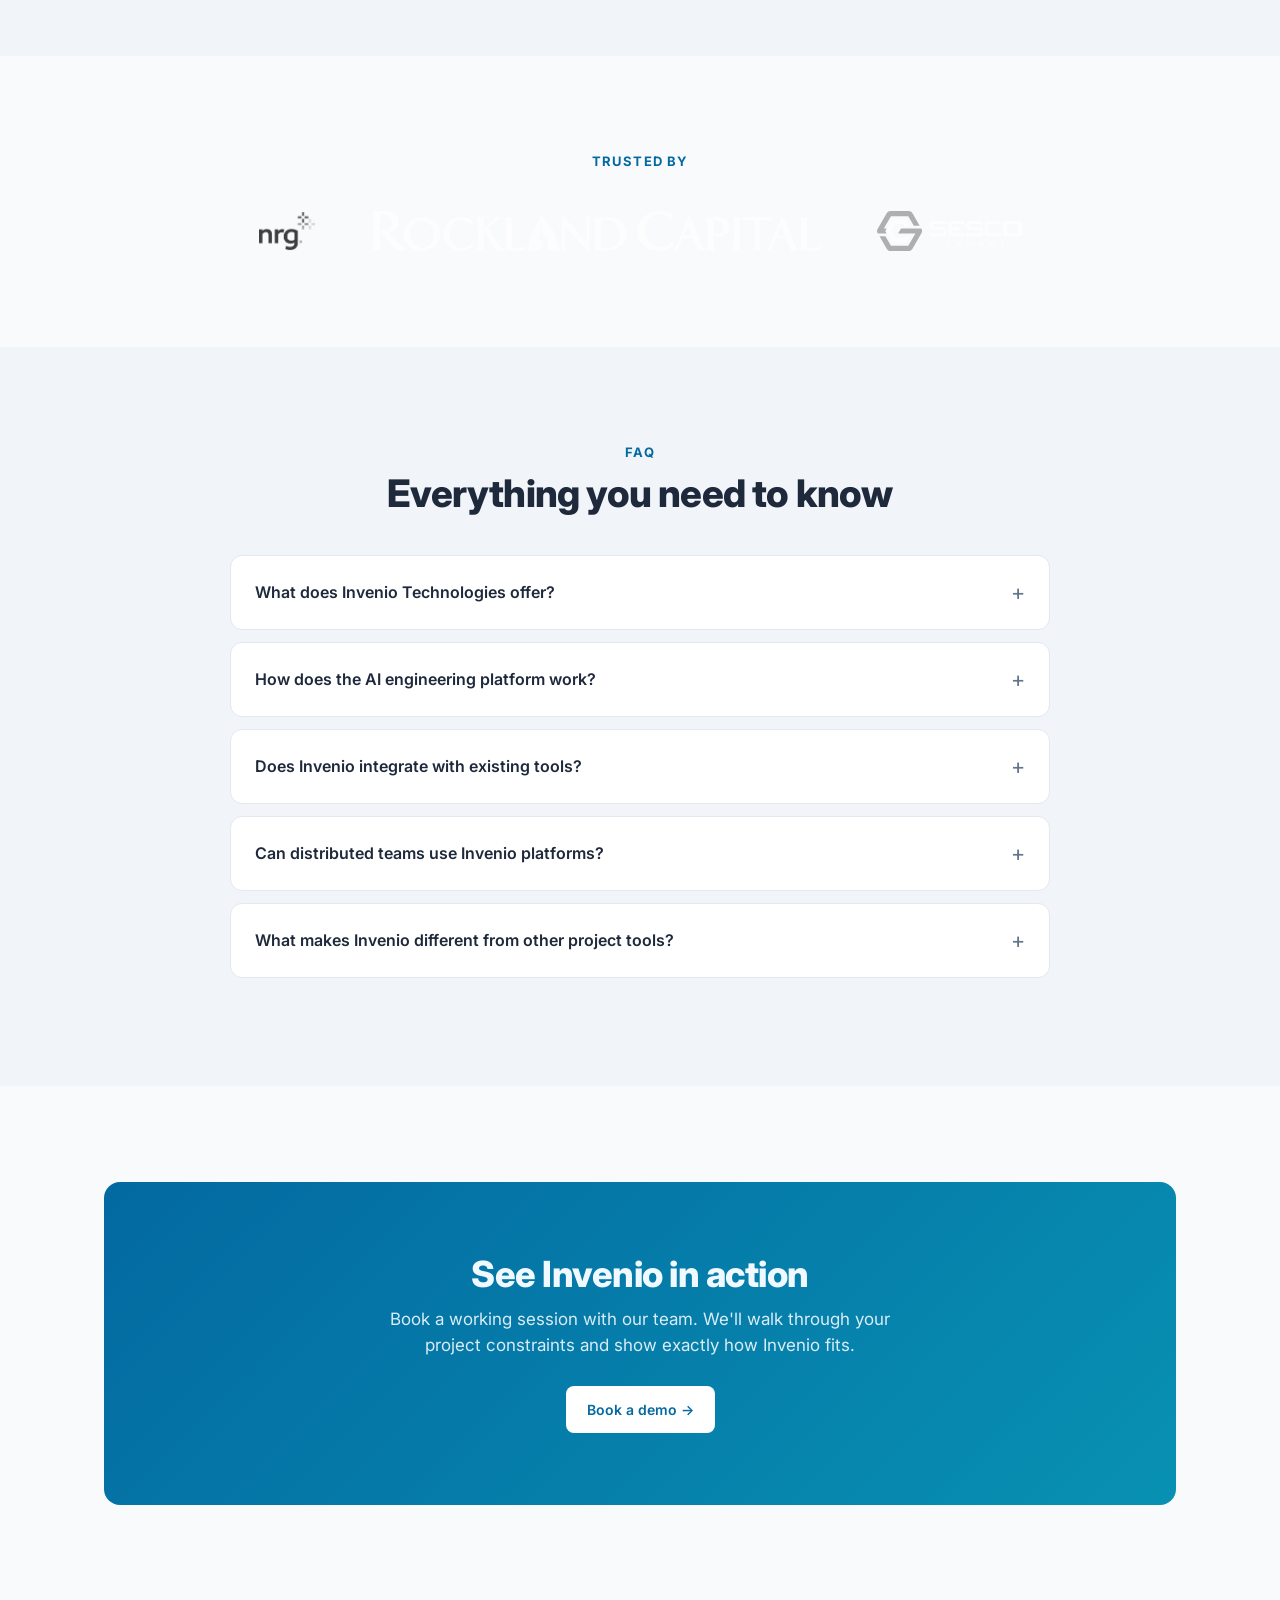
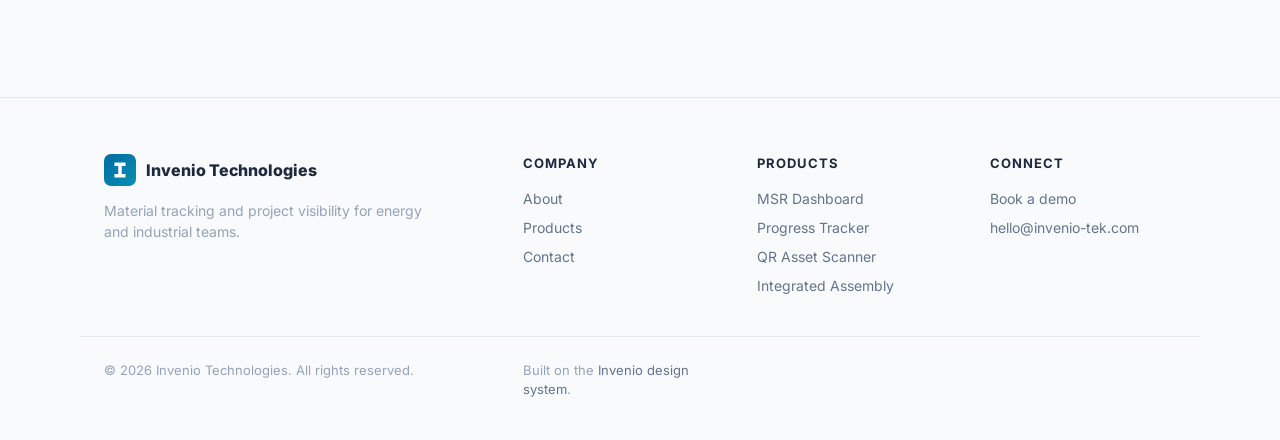
==== commit cb0b4590: "chore: restyle about + contact pages to InvenioStyle design system" ====
--- a/index.html
+++ b/index.html
@@ -1,1410 +1,724 @@
 <!DOCTYPE html>
-<!-- saved from url=(0024)/ -->
-<html lang="en-US" class="js lenis js_active  vc_desktop  vc_transform  vc_transform "><head><meta http-equiv="Content-Type" content="text/html; charset=UTF-8">
-	
-	<meta name="viewport" content="width=device-width, initial-scale=1, maximum-scale=5"><title>Invenio Technologies – Invenio Technologies</title>
-<meta name="robots" content="max-image-preview:large">
-<link rel="preload" href="/wp-content/themes/salient/css/fonts/icomoon.woff?v=1.7" as="font" type="font/woff" crossorigin="anonymous"><style id="wp-img-auto-sizes-contain-inline-css" type="text/css">
-img:is([sizes=auto i],[sizes^="auto," i]){contain-intrinsic-size:3000px 1500px}
-/*# sourceURL=wp-img-auto-sizes-contain-inline-css */
+<html lang="en">
+<head>
+<meta charset="UTF-8">
+<meta name="viewport" content="width=device-width, initial-scale=1.0">
+<title>Invenio Technologies — One dashboard. Total visibility.</title>
+<meta name="description" content="Invenio Technologies builds material-tracking, scheduling, and visibility software for energy and industrial project teams.">
+<meta property="og:title" content="Invenio Technologies">
+<meta property="og:description" content="Material tracking and project visibility for energy and industrial teams.">
+<meta property="og:type" content="website">
+<link rel="icon" type="image/svg+xml" href="favicon.svg">
+<link rel="preconnect" href="https://fonts.googleapis.com">
+<link rel="preconnect" href="https://fonts.gstatic.com" crossorigin>
+<link href="https://fonts.googleapis.com/css2?family=Inter:wght@400;500;600;700;800;900&family=JetBrains+Mono:wght@400;600&display=swap" rel="stylesheet">
+<style>
+  :root,
+  [data-theme="light"] {
+    --canvas: #f8fafc;
+    --surface: #ffffff;
+    --raised: #f1f5f9;
+    --border: #e2e8f0;
+    --border-strong: #cbd5e1;
+    --text: #1e293b;
+    --text-muted: #64748b;
+    --text-subtle: #94a3b8;
+    --text-inverse: #ffffff;
+    --primary: #0369a1;
+    --primary-hover: #075985;
+    --primary-soft: #e0f2fe;
+    --accent: #0891b2;
+    --accent-soft: #cffafe;
+    --success: #059669;
+    --radius-sm: 6px;
+    --radius-md: 8px;
+    --radius-lg: 12px;
+    --radius-xl: 16px;
+    --shadow-sm: 0 1px 2px rgba(15,23,42,0.05);
+    --shadow-md: 0 4px 12px rgba(15,23,42,0.08);
+    --shadow-lg: 0 12px 28px rgba(15,23,42,0.12);
+    --nav-bg: rgba(255,255,255,0.92);
+    --hero-bg: linear-gradient(135deg, #0B1220 0%, #0F2240 55%, #0369A1 100%);
+    --hero-text: #F1F5F9;
+    --hero-muted: #94A3B8;
+    --motion-fast: 120ms;
+    --motion-standard: 180ms;
+    --ease-standard: cubic-bezier(0.2, 0, 0, 1);
+    --mono: 'JetBrains Mono', ui-monospace, Menlo, monospace;
+  }
+  [data-theme="dark"] {
+    --canvas: #0b1220;
+    --surface: #111a2e;
+    --raised: #1a2744;
+    --border: #334155;
+    --border-strong: #475569;
+    --text: #f1f5f9;
+    --text-muted: #94a3b8;
+    --text-subtle: #64748b;
+    --text-inverse: #0b1220;
+    --primary: #22d3ee;
+    --primary-hover: #67e8f9;
+    --primary-soft: rgba(34,211,238,0.14);
+    --accent: #0891b2;
+    --accent-soft: rgba(8,145,178,0.18);
+    --success: #10b981;
+    --nav-bg: rgba(11,18,32,0.88);
+    --shadow-sm: 0 1px 2px rgba(0,0,0,0.4);
+    --shadow-md: 0 4px 12px rgba(0,0,0,0.5);
+    --shadow-lg: 0 12px 28px rgba(0,0,0,0.6);
+    --hero-bg: linear-gradient(135deg, #05070D 0%, #0B1220 55%, #0E3A5F 100%);
+  }
+  * { margin: 0; padding: 0; box-sizing: border-box; }
+  html { scroll-behavior: smooth; }
+  body {
+    font-family: 'Inter', system-ui, -apple-system, sans-serif;
+    background: var(--canvas);
+    color: var(--text);
+    line-height: 1.5;
+    -webkit-font-smoothing: antialiased;
+    transition: background-color var(--motion-standard) var(--ease-standard), color var(--motion-standard) var(--ease-standard);
+  }
+  a { color: var(--primary); text-decoration: none; }
+  a:hover { color: var(--primary-hover); }
+  img { max-width: 100%; display: block; }
+  code {
+    font-family: var(--mono);
+    font-size: 0.9em;
+    background: var(--raised);
+    padding: 2px 6px;
+    border-radius: var(--radius-sm);
+  }
+
+  .container { max-width: 1120px; margin: 0 auto; padding: 0 24px; }
+
+  /* ── Nav ──────────────────────────────────────────── */
+  nav {
+    background: var(--nav-bg);
+    backdrop-filter: blur(12px);
+    -webkit-backdrop-filter: blur(12px);
+    border-bottom: 1px solid var(--border);
+    padding: 14px 0;
+    position: sticky; top: 0; z-index: 100;
+  }
+  nav .container { display: flex; align-items: center; justify-content: space-between; gap: 16px; }
+  .logo { display: flex; align-items: center; gap: 10px; font-weight: 800; font-size: 17px; color: var(--text); }
+  .logo img { width: 34px; height: 34px; display: block; }
+  .nav-links { display: flex; gap: 22px; align-items: center; }
+  .nav-links a { color: var(--text-muted); font-size: 14px; font-weight: 500; }
+  .nav-links a:hover { color: var(--primary); }
+  .nav-links a.cta {
+    background: var(--primary); color: var(--text-inverse);
+    padding: 8px 14px; border-radius: var(--radius-md); font-weight: 600;
+  }
+  .nav-links a.cta:hover { background: var(--primary-hover); color: var(--text-inverse); }
+  .theme-toggle {
+    display: inline-flex; align-items: center; justify-content: center;
+    width: 36px; height: 36px;
+    border: 1px solid var(--border); background: var(--surface); color: var(--text-muted);
+    border-radius: var(--radius-md); cursor: pointer;
+    transition: color var(--motion-fast) var(--ease-standard), border-color var(--motion-fast) var(--ease-standard);
+  }
+  .theme-toggle:hover { color: var(--primary); border-color: var(--primary); }
+  .theme-toggle svg { width: 18px; height: 18px; }
+  [data-theme="light"] .theme-toggle .icon-sun { display: none; }
+  [data-theme="dark"] .theme-toggle .icon-moon { display: none; }
+
+  /* ── Hero ─────────────────────────────────────────── */
+  .hero {
+    background: var(--hero-bg);
+    color: var(--hero-text);
+    padding: 96px 0 112px;
+    position: relative; overflow: hidden;
+  }
+  .hero::after {
+    content: ""; position: absolute; inset: 0;
+    background-image:
+      radial-gradient(circle at 20% 20%, rgba(34,211,238,0.12), transparent 40%),
+      radial-gradient(circle at 85% 70%, rgba(3,105,161,0.22), transparent 45%);
+    pointer-events: none;
+  }
+  .hero .container { position: relative; z-index: 1; }
+  .hero .eyebrow {
+    font-size: 13px; font-weight: 700; letter-spacing: 1.4px; text-transform: uppercase;
+    color: #7dd3fc;
+  }
+  .hero h1 {
+    font-size: 64px; font-weight: 800; line-height: 1.04;
+    letter-spacing: -1.5px;
+    margin: 14px 0 20px;
+    max-width: 860px;
+  }
+  .hero p.lead {
+    font-size: 20px; color: var(--hero-muted);
+    max-width: 700px; line-height: 1.6;
+  }
+  .hero-actions {
+    display: flex; gap: 12px; flex-wrap: wrap; margin-top: 32px;
+  }
+  .btn {
+    display: inline-flex; align-items: center; gap: 8px;
+    padding: 12px 20px; border-radius: var(--radius-md);
+    font-size: 14px; font-weight: 600; border: 1px solid transparent;
+    transition: background var(--motion-fast) var(--ease-standard), color var(--motion-fast) var(--ease-standard), border-color var(--motion-fast) var(--ease-standard);
+    cursor: pointer;
+  }
+  .btn-primary { background: var(--primary); color: var(--text-inverse); }
+  .btn-primary:hover { background: var(--primary-hover); color: var(--text-inverse); }
+  .btn-ghost {
+    background: transparent; color: var(--hero-text);
+    border-color: rgba(241,245,249,0.3);
+  }
+  .btn-ghost:hover { border-color: rgba(241,245,249,0.7); color: var(--hero-text); }
+  .hero-badges {
+    display: flex; flex-wrap: wrap; gap: 8px; margin-top: 36px;
+  }
+  .hero-badges .badge {
+    display: inline-flex; align-items: center;
+    padding: 6px 12px; border-radius: var(--radius-md);
+    font-size: 12px; font-weight: 600; letter-spacing: 0.3px;
+    background: rgba(34,211,238,0.12); color: #67e8f9;
+    border: 1px solid rgba(34,211,238,0.35);
+  }
+
+  /* ── Section scaffolding ──────────────────────────── */
+  .section { padding: 96px 0; }
+  .section.alt { background: var(--raised); }
+  .section-head { margin-bottom: 40px; max-width: 720px; }
+  .section-head .eyebrow {
+    font-size: 13px; font-weight: 700; letter-spacing: 1.2px;
+    text-transform: uppercase; color: var(--primary); display: block;
+  }
+  .section-head h2 {
+    font-size: 38px; font-weight: 800; letter-spacing: -0.8px;
+    line-height: 1.1; margin-top: 10px;
+  }
+  .section-head p {
+    color: var(--text-muted); font-size: 17px; line-height: 1.6;
+    margin-top: 14px; max-width: 640px;
+  }
+
+  /* ── Feature card grid ────────────────────────────── */
+  .card-grid {
+    display: grid;
+    grid-template-columns: repeat(auto-fit, minmax(280px, 1fr));
+    gap: 16px;
+  }
+  .card {
+    background: var(--surface);
+    border: 1px solid var(--border);
+    border-radius: var(--radius-lg);
+    padding: 28px;
+    text-decoration: none;
+    color: inherit;
+    transition: transform var(--motion-fast) var(--ease-standard), border-color var(--motion-fast) var(--ease-standard), box-shadow var(--motion-fast) var(--ease-standard);
+    display: flex; flex-direction: column; gap: 12px;
+  }
+  .card:hover {
+    border-color: var(--primary);
+    transform: translateY(-2px);
+    box-shadow: var(--shadow-md);
+    color: inherit;
+  }
+  .card-icon {
+    width: 44px; height: 44px;
+    border-radius: var(--radius-md);
+    background: var(--primary-soft); color: var(--primary);
+    display: inline-flex; align-items: center; justify-content: center;
+  }
+  .card-icon svg { width: 22px; height: 22px; }
+  .card h3 { font-size: 18px; font-weight: 700; }
+  .card p { font-size: 14px; color: var(--text-muted); line-height: 1.55; }
+
+  /* ── Metric strip ─────────────────────────────────── */
+  .metrics {
+    display: grid;
+    grid-template-columns: repeat(auto-fit, minmax(180px, 1fr));
+    gap: 0;
+    border-top: 1px solid var(--border);
+    border-bottom: 1px solid var(--border);
+    background: var(--surface);
+  }
+  .metric {
+    padding: 32px 24px;
+    text-align: center;
+    border-right: 1px solid var(--border);
+  }
+  .metric:last-child { border-right: none; }
+  .metric .value {
+    font-family: var(--mono); font-weight: 600;
+    font-size: 40px; color: var(--primary); letter-spacing: -1px;
+  }
+  .metric .label {
+    margin-top: 6px; font-size: 13px; color: var(--text-muted);
+    text-transform: uppercase; letter-spacing: 1px; font-weight: 600;
+  }
+
+  /* ── Split: narrative + screenshot ───────────────── */
+  .split {
+    display: grid; grid-template-columns: 1fr 1fr; gap: 56px;
+    align-items: center;
+  }
+  .split h3 {
+    font-size: 28px; font-weight: 800; letter-spacing: -0.5px;
+    line-height: 1.15; margin-bottom: 14px;
+  }
+  .split p { color: var(--text-muted); font-size: 16px; line-height: 1.6; margin-bottom: 14px; }
+  .split ul { list-style: none; margin-top: 18px; }
+  .split li {
+    padding: 10px 0;
+    border-top: 1px solid var(--border);
+    display: flex; gap: 12px; align-items: start;
+    font-size: 15px;
+  }
+  .split li:first-child { border-top: none; }
+  .split li svg {
+    flex-shrink: 0; width: 18px; height: 18px; color: var(--success);
+    margin-top: 3px;
+  }
+  .split-visual {
+    background: var(--surface);
+    border: 1px solid var(--border);
+    border-radius: var(--radius-xl);
+    box-shadow: var(--shadow-lg);
+    padding: 12px;
+    overflow: hidden;
+  }
+  .split-visual img {
+    width: 100%; height: auto; border-radius: var(--radius-md);
+    display: block;
+  }
+
+  /* ── Testimonial ──────────────────────────────────── */
+  .testimonial {
+    max-width: 820px; margin: 0 auto; text-align: center;
+  }
+  .testimonial blockquote {
+    font-size: 26px; font-weight: 500; line-height: 1.4;
+    letter-spacing: -0.3px; color: var(--text);
+  }
+  .testimonial blockquote::before { content: "\201C"; color: var(--primary); margin-right: 4px; }
+  .testimonial blockquote::after { content: "\201D"; color: var(--primary); margin-left: 4px; }
+  .testimonial cite {
+    display: block; margin-top: 24px;
+    font-style: normal; font-size: 14px; color: var(--text-muted);
+  }
+  .testimonial cite strong { color: var(--text); }
+
+  /* ── Clients / logos ──────────────────────────────── */
+  .clients {
+    display: flex; flex-wrap: wrap; justify-content: center;
+    gap: 56px; align-items: center; opacity: 0.75;
+  }
+  .clients img { max-height: 40px; width: auto; filter: grayscale(1); }
+  [data-theme="dark"] .clients img { filter: grayscale(1) invert(1) brightness(1.2); }
+
+  /* ── FAQ ──────────────────────────────────────────── */
+  .faq { max-width: 820px; margin: 0 auto; }
+  .faq details {
+    background: var(--surface);
+    border: 1px solid var(--border);
+    border-radius: var(--radius-lg);
+    padding: 20px 24px;
+    margin-bottom: 12px;
+    transition: border-color var(--motion-fast) var(--ease-standard);
+  }
+  .faq details[open] { border-color: var(--primary); }
+  .faq summary {
+    cursor: pointer; list-style: none;
+    font-size: 16px; font-weight: 600;
+    display: flex; justify-content: space-between; align-items: center;
+    gap: 16px;
+  }
+  .faq summary::-webkit-details-marker { display: none; }
+  .faq summary::after {
+    content: "+"; font-size: 22px; color: var(--text-muted);
+    font-weight: 400; transition: transform var(--motion-fast) var(--ease-standard);
+  }
+  .faq details[open] summary::after { content: "\2212"; color: var(--primary); }
+  .faq p {
+    margin-top: 12px; color: var(--text-muted); font-size: 15px; line-height: 1.6;
+  }
+
+  /* ── CTA band ─────────────────────────────────────── */
+  .cta-band {
+    background: linear-gradient(135deg, #0369A1 0%, #0891B2 100%);
+    color: #F0F9FF;
+    text-align: center;
+    padding: 72px 24px;
+    border-radius: var(--radius-xl);
+    max-width: 1072px; margin: 0 auto;
+  }
+  .cta-band h2 {
+    font-size: 36px; font-weight: 800; letter-spacing: -0.5px;
+    line-height: 1.15; margin-bottom: 12px;
+  }
+  .cta-band p { font-size: 17px; opacity: 0.9; max-width: 560px; margin: 0 auto 28px; }
+  .cta-band .btn-primary {
+    background: #FFFFFF; color: #0369A1;
+  }
+  .cta-band .btn-primary:hover { background: #F0F9FF; color: #075985; }
+
+  /* ── Footer ───────────────────────────────────────── */
+  footer {
+    padding: 56px 0 40px;
+    border-top: 1px solid var(--border);
+    color: var(--text-subtle); font-size: 14px;
+    margin-top: 96px;
+  }
+  footer .container {
+    display: grid; grid-template-columns: 2fr 1fr 1fr 1fr; gap: 48px;
+  }
+  footer h4 {
+    font-size: 13px; font-weight: 700; text-transform: uppercase;
+    letter-spacing: 1px; color: var(--text); margin-bottom: 14px;
+  }
+  footer ul { list-style: none; }
+  footer li { margin-bottom: 8px; }
+  footer a { color: var(--text-muted); }
+  footer a:hover { color: var(--primary); }
+  .footer-brand { display: flex; align-items: center; gap: 10px; margin-bottom: 14px; }
+  .footer-brand img { width: 32px; height: 32px; }
+  .footer-brand span { font-weight: 800; font-size: 16px; color: var(--text); }
+  .footer-bottom {
+    max-width: 1120px; margin: 32px auto 0;
+    padding: 24px 24px 0;
+    border-top: 1px solid var(--border);
+    display: flex; justify-content: space-between; flex-wrap: wrap; gap: 12px;
+    color: var(--text-subtle); font-size: 13px;
+  }
+
+  /* ── Responsive ───────────────────────────────────── */
+  @media (max-width: 860px) {
+    .hero { padding: 72px 0 80px; }
+    .hero h1 { font-size: 44px; letter-spacing: -1px; }
+    .hero p.lead { font-size: 18px; }
+    .section { padding: 72px 0; }
+    .section-head h2 { font-size: 30px; }
+    .split { grid-template-columns: 1fr; gap: 32px; }
+    .metric { border-right: none; border-bottom: 1px solid var(--border); }
+    .metric:last-child { border-bottom: none; }
+    footer .container { grid-template-columns: 1fr 1fr; }
+  }
+  @media (max-width: 560px) {
+    .nav-links a:not(.cta):not(.theme-toggle) { display: none; }
+    .hero h1 { font-size: 36px; }
+    .cta-band h2 { font-size: 26px; }
+    footer .container { grid-template-columns: 1fr; }
+  }
 </style>
-
-<link rel="stylesheet" id="nectar-slider-css" href="./Invenio Technologies – Invenio Technologies_files/nectar-slider.css" type="text/css" media="all">
-<style id="nfd-wonder-blocks-utilities-inline-css" type="text/css">
-.nfd-relative{position:relative!important}.-nfd-bottom-1{bottom:-.25rem!important}.-nfd-top-0\.5{top:-.125rem!important}.-nfd-top-1{top:-.25rem!important}.nfd-top-10{top:2.5rem!important}.nfd-col-start-1{grid-column-start:1!important}.nfd-col-start-2{grid-column-start:2!important}.nfd-col-start-3{grid-column-start:3!important}.nfd-col-start-4{grid-column-start:4!important}.nfd-col-start-5{grid-column-start:5!important}.nfd-col-start-6{grid-column-start:6!important}.nfd-col-start-7{grid-column-start:7!important}.nfd-col-end-10{grid-column-end:10!important}.nfd-col-end-11{grid-column-end:11!important}.nfd-col-end-12{grid-column-end:12!important}.nfd-col-end-13{grid-column-end:13!important}.nfd-col-end-7{grid-column-end:7!important}.nfd-col-end-8{grid-column-end:8!important}.nfd-col-end-9{grid-column-end:9!important}.nfd-row-start-1{grid-row-start:1!important}.-nfd-mx-2:not([style*=margin]){margin-left:-.5rem!important;margin-right:-.5rem!important}.nfd-my-0:not([style*=margin]){margin-bottom:0!important;margin-top:0!important}.nfd-mb-8:not([style*=margin]){margin-bottom:2rem!important}.nfd-mt-2:not([style*=margin]){margin-top:.5rem!important}.nfd-mt-8:not([style*=margin]){margin-top:2rem!important}.nfd-mt-\[-100px\]:not([style*=margin]){margin-top:-100px!important}.nfd-grid{display:grid!important}.nfd-h-full{height:100%!important}.nfd-w-full{width:100%!important}.nfd-shrink-0{flex-shrink:0!important}.nfd-grow{flex-grow:1!important}.nfd-grid-cols-11{grid-template-columns:repeat(11,minmax(0,1fr))!important}.nfd-grid-cols-12{grid-template-columns:repeat(12,minmax(0,1fr))!important}.nfd-grid-cols-2{grid-template-columns:repeat(2,minmax(0,1fr))!important}.nfd-grid-rows-1{grid-template-rows:repeat(1,minmax(0,1fr))!important}.nfd-items-center{align-items:center!important}.nfd-gap-y-10{row-gap:2.5rem!important}.nfd-overflow-hidden{overflow:hidden!important}.nfd-border-b{border-bottom-width:1px!important}.nfd-border-dashed{border-style:dashed!important}.nfd-p-0:not([style*=padding]){padding:0!important}.nfd-p-10:not([style*=padding]){padding:2.5rem!important}.nfd-p-2:not([style*=padding]){padding:.5rem!important}.nfd-p-4:not([style*=padding]){padding:1rem!important}.nfd-p-8:not([style*=padding]){padding:2rem!important}.nfd-px-0:not([style*=padding]){padding-left:0!important;padding-right:0!important}.nfd-px-4:not([style*=padding]){padding-left:1rem!important;padding-right:1rem!important}.nfd-px-8:not([style*=padding]){padding-left:2rem!important;padding-right:2rem!important}.nfd-py-0:not([style*=padding]){padding-bottom:0!important;padding-top:0!important}.nfd-py-4:not([style*=padding]){padding-bottom:1rem!important;padding-top:1rem!important}.nfd-py-5:not([style*=padding]){padding-bottom:1.25rem!important;padding-top:1.25rem!important}.nfd-pt-0:not([style*=padding]){padding-top:0!important}.nfd-text-left{text-align:left!important}.nfd-wc-products{self-align:flex-start!important;flex-grow:0!important}.nfd-wc-products>ul{row-gap:calc(var(--wndb--gap--2xl)*var(--wndb--gap--scale-factor))!important}.nfd-wc-products .wc-block-grid__product-image{overflow:hidden!important}.nfd-wc-products .wc-block-grid__product-image img{transition:transform .6s ease-in-out!important}.nfd-wc-products .wc-block-grid__product-image img:hover{transform:scale(1.1)!important}.nfd-wc-products .wc-block-components-product-sale-badge{backdrop-filter:blur(4px)!important;background:hsla(0,0%,100%,.5)!important;border:1px solid hsla(0,0%,100%,.2)!important;border-radius:999px!important;font-size:.8125rem!important;font-weight:700!important;margin:6px!important;padding:4px 12px!important}.nfd-wc-products .wc-block-components-product-sale-badge>span{background:transparent!important}.nfd-wc-products .wc-block-components-product-price{color:inherit!important}.nfd-wc-search .wp-block-search__inside-wrapper{background-color:var(--wndb--color--borders)!important;border:2px solid var(--wndb--color--subtle)!important;border-radius:999px!important;max-width:100%!important;padding:0!important;width:25rem!important}.nfd-wc-search .wp-block-search__inside-wrapper input[type=search]{background:none!important;border:none!important;border-bottom-left-radius:999px!important;border-top-left-radius:999px!important;color:var(--wndb--color--text--contrast)!important;font-size:1.25rem!important;font-weight:500!important;min-height:3.75rem!important;padding-inline:24px!important}.nfd-wc-search .wp-block-search__inside-wrapper:has(button:focus),.nfd-wc-search .wp-block-search__inside-wrapper:has(input[type=search]:focus){outline:2px solid var(--wndb--color--text--contrast)!important;outline-offset:2px!important}.nfd-wc-search .wp-block-search__button{aspect-ratio:1/1!important;background:var(--wndb-gray-800)!important;border-radius:999px!important;height:100%!important;margin-left:0!important;margin-right:2px!important;margin-top:2px!important}.nfd-wc-search .wp-block-search__button:focus,.nfd-wc-search .wp-block-search__button:hover{background:var(--wndb-gray-900)!important;filter:none!important;outline:2px solid var(--wndb-gray-900)!important;outline-offset:2px!important}.nfd-wc-search .wp-block-search__inside-wrapper input[type=search]::-moz-placeholder{color:var(--wndb--color--text--faded)!important}.nfd-wc-search .wp-block-search__inside-wrapper input[type=search]::placeholder{color:var(--wndb--color--text--faded)!important}.nfd-commerce-icons{align-items:center!important;display:flex!important;flex-direction:row!important;gap:8px!important}.nfd-commerce-icons .wc-block-cart-link__text{display:none!important}.nfd-commerce-icons .wp-block-search__button svg,.nfd-commerce-icons svg.wc-block-customer-account__account-icon,.nfd-commerce-icons svg.wc-block-mini-cart__icon{height:28px!important;width:28px!important}.nfd-commerce-icons .wp-block-search__button-only .wp-block-search__button.has-icon{align-items:center!important;background:none!important;color:currentcolor!important;display:flex!important;padding:0!important}.nfd-commerce-icons .wp-block-search__button-only .wp-block-search__input{margin-right:.5em!important}.nfd-commerce-icons .wp-block-woocommerce-customer-account a{padding:0!important}:root{--wndb-mask-color:rgba(0,0,0,.15);--wndb-mask-position:50% 50% at 50% 20%;--wndb-mask-opacity:0.35}[class*=nfd-bg-effect]{isolation:isolate!important;position:relative!important}[class*=nfd-wb-header] [class*=nfd-bg-effect]{z-index:1!important}.has-modal-open [class*=nfd-bg-effect]{isolation:unset!important}.nfd-bg-effect-position-center{--wndb-mask-position:50% 50% at 50% 50%}[class*=nfd-bg-effect]:after{content:""!important;inset:0!important;-webkit-mask-image:radial-gradient(ellipse var(--wndb-mask-position),#000 70%,rgba(0,0,0,.3) 100%)!important;mask-image:radial-gradient(ellipse var(--wndb-mask-position),#000 70%,rgba(0,0,0,.3) 100%)!important;opacity:var(--wndb-mask-opacity)!important;pointer-events:none!important;position:absolute!important;z-index:-1!important}.nfd-bg-effect-dots:after{--wndb-mask-opacity:1;background:radial-gradient(var(--wndb-mask-color) 1px,transparent 1px)!important;background-size:20px 20px!important}.nfd-bg-effect-grid:after{background-image:linear-gradient(to right,var(--wndb-mask-color) 1px,transparent 1px),linear-gradient(to bottom,var(--wndb-mask-color) 1px,transparent 1px)!important;background-size:50px 50px!important}.nfd-bg-effect-grid-perspective{perspective:1000px!important}.has-modal-open .nfd-bg-effect-grid-perspective{perspective:unset!important}.nfd-bg-effect-grid-perspective:after{--wndb-mask-opacity:0.6;background-size:100px 100px!important;transform:rotateX(-60deg) translateZ(0)!important;transform-origin:top!important;transform-style:preserve-3d!important}.nfd-bg-effect-grid-2:after,.nfd-bg-effect-grid-perspective:after{background-image:linear-gradient(to right,var(--wndb-mask-color) 1px,transparent 1px),linear-gradient(to bottom,var(--wndb-mask-color) 1px,transparent 1px)!important}.nfd-bg-effect-grid-2:after{background-size:14px 32px!important}.nfd-bg-effect-grid-3{overflow:hidden!important}.nfd-bg-effect-grid-3:after{background-image:linear-gradient(to right,var(--wndb-mask-color) 1px,transparent 1px),linear-gradient(to bottom,var(--wndb-mask-color) 1px,transparent 1px)!important;background-size:32px 80px!important;right:-40%!important;top:-20%!important;transform:scale(1.5) skew(-30deg,30deg)!important}.nfd-bg-effect-lines:after{--wndb-mask-opacity:0.4;background-image:linear-gradient(to right,var(--wndb-mask-color) 1px,transparent 1px)!important;background-size:48px!important}.nfd-bg-effect-lines-2{--wndb-mask-opacity:0.45;overflow:hidden!important;perspective:1000px!important}.has-modal-open .nfd-bg-effect-lines-2{perspective:unset!important}.nfd-bg-effect-lines-2:after{background-image:linear-gradient(to right,var(--wndb-mask-color) 1px,transparent 1px)!important;background-size:30px!important;right:-40%!important;top:-20%!important;transform:rotateX(-45deg) skew(-16deg) translateZ(0)!important;transform-origin:right!important;transform-style:preserve-3d!important}.nfd-mask-opacity-0:after{--wndb-mask-opacity:0.8}:where(:root){--wndb--max-w--prose:min(65ch,1100px)}.nfd-max-w-prose:not(.nfd-max-w-full),:where(.nfd-text-balance:not(.nfd-max-w-full)){max-width:var(--wndb--max-w--prose)!important}.nfd-max-w-prose:not(.nfd-max-w-full).has-text-align-center,:where(.nfd-text-balance:not(.nfd-max-w-full)).has-text-align-center{margin-inline:auto!important}.nfd-max-w-prose:not(.nfd-max-w-full).has-text-align-right,:where(.nfd-text-balance:not(.nfd-max-w-full)).has-text-align-right{margin-inline-start:auto!important}:where(.nfd-text-balance){text-wrap:balance!important}.nfd-text-balance>h1,.nfd-text-balance>h2,.nfd-text-balance>h3,.nfd-text-balance>h4,.nfd-text-balance>p{text-wrap:balance!important}.nfd-text-pretty,.nfd-text-pretty>h1,.nfd-text-pretty>h2,.nfd-text-pretty>h3,.nfd-text-pretty>h4,.nfd-text-pretty>p{text-wrap:pretty!important}.wp-block-image figcaption{font-weight:400!important;margin-inline:auto!important;max-width:64ch!important;padding-block-start:.5em!important;text-wrap:balance!important}.wp-block-quote>.nfd-text-pretty{font-weight:550;margin-block:.25em}:where(:root){--wndb--text-scale-factor:1;--wndb--text--xs:0.75rem;--wndb--text--sm:0.875rem;--wndb--text--base:1rem;--wndb--text--md:1.125rem;--wndb--text--lg:1.5rem;--wndb--text--xl:2.375rem;--wndb--text--huge:clamp(2.75rem,1.4688rem + 2.5vw,3.5rem);--wndb--text-giga:clamp(3.25rem,2.546875rem + 2.25vw,4.375rem)}.nfd-text-xs:not([class*=font-size]):not([style*=font-size]){font-size:calc(var(--wndb--text--xs)*var(--wndb--text-scale-factor))!important}.nfd-text-xs:not([style*=letter-spacing]){letter-spacing:.05em!important}.nfd-text-sm:not([class*=font-size]):not([style*=font-size]){font-size:calc(var(--wndb--text--sm)*var(--wndb--text-scale-factor))!important}.nfd-text-base:not([class*=font-size]):not([style*=font-size]){font-size:calc(var(--wndb--text--base)*var(--wndb--text-scale-factor))!important}.nfd-text-md:not([class*=font-size]):not([style*=font-size]){font-size:calc(var(--wndb--text--md)*var(--wndb--text-scale-factor))!important}.nfd-text-base:not([style*=line-height]),.nfd-text-md:not([style*=line-height]){line-height:1.6!important}.nfd-text-lg:not([class*=font-size]):not([style*=font-size]){font-size:calc(var(--wndb--text--lg)*var(--wndb--text-scale-factor))!important}.nfd-text-lg:not([style*=line-height]){line-height:1.4!important}.nfd-text-lg:not([style*=letter-spacing]){letter-spacing:0!important}.nfd-text-lg:not([style*=font-weight]){font-weight:500!important}.nfd-text-xl:not([class*=font-size]):not([style*=font-size]){font-size:var(--wndb--text--xl)!important}.nfd-text-xl:not([style*=line-height]){line-height:1.25!important}.nfd-text-xl:not([style*=letter-spacing]){letter-spacing:-.01em!important}.nfd-text-xl:not([style*=font-weight]){font-weight:500!important}:where(.nfd-text-huge:not([class*=font-size]):not([style*=font-size])){font-size:calc(var(--wndb--text--huge)*var(--wndb--text-scale-factor))!important;max-width:var(--wndb--max-w--prose)!important;text-wrap:balance!important}:where(.nfd-text-huge:not([class*=font-size]):not([style*=font-size]).nfd-max-w-container){max-width:var(--wndb--container)!important}:where(.nfd-text-giga:not([class*=font-size]):not([style*=font-size])).has-text-align-center,:where(.nfd-text-huge:not([class*=font-size]):not([style*=font-size])).has-text-align-center{margin-inline:auto!important}:where(.nfd-text-giga:not([class*=font-size]):not([style*=font-size])).has-text-align-right,:where(.nfd-text-huge:not([class*=font-size]):not([style*=font-size])).has-text-align-right{margin-inline-start:auto!important}.nfd-text-huge:not([style*=line-height]){line-height:1.1!important}.nfd-text-huge:not([style*=letter-spacing]){letter-spacing:-.025em!important}.nfd-text-huge:not([style*=font-weight]){font-weight:500!important}:where(.nfd-text-giga:not([class*=font-size]):not([style*=font-size])){font-size:calc(var(--wndb--text-giga)*var(--wndb--text-scale-factor))!important;max-width:var(--wndb--max-w--prose)!important;text-wrap:balance!important}:where(.nfd-text-giga:not([class*=font-size]):not([style*=font-size]).nfd-max-w-container){max-width:var(--wndb--container)!important}.nfd-text-giga:not([style*=line-height]){line-height:1.1!important}.nfd-text-giga:not([style*=letter-spacing]){letter-spacing:-.04em!important}.nfd-text-giga:not([style*=font-weight]){font-weight:500!important}:root{--nfd-wb-anim-transition-duration:1400ms;--nfd-wb-anim-transition-delay:50ms;--nfd-wb-anim-transition-easing-function:cubic-bezier(0.4,1,0.65,1);--nfd-wb-anim-transition:all var(--nfd-wb-anim-transition-duration) var(--nfd-wb-anim-transition-easing-function) var(--nfd-wb-anim-transition-delay)}@media (prefers-reduced-motion:reduce){.nfd-wb-animate{transition:none!important}.nfd-wb-twist-in,[class*=nfd-wb-]{clip-path:none!important;opacity:1!important;transform:none!important}}@media (max-width:782px){body:not(.nfd-wb-editor-animations) .nfd-wb-animate{transition:none!important}body:not(.nfd-wb-editor-animations) .nfd-wb-twist-in,body:not(.nfd-wb-editor-animations) [class*=nfd-wb-]{clip-path:none!important;opacity:1!important;transform:none!important}}.nfd-wb-animate[data-replay-animation]{transition:none!important}[class*=nfd-wb-fade-in]{--nfd-wb-anim-transition:opacity var(--nfd-wb-anim-transition-duration) var(--nfd-wb-anim-transition-easing-function) var(--nfd-wb-anim-transition-delay),transform var(--nfd-wb-anim-transition-duration) var(--nfd-wb-anim-transition-easing-function) var(--nfd-wb-anim-transition-delay);transition:var(--nfd-wb-anim-transition)}.nfd-wb-fade-in-bottom{--nfd-wb-anim-transition-duration:1200ms;opacity:0;transform:translate3d(0,90px,0);transition:var(--nfd-wb-anim-transition)}.nfd-wb-fade-in-bottom-short{transform:translate3d(0,32px,0)}.nfd-wb-fade-in-bottom-short,.nfd-wb-fade-in-top-short{--nfd-wb-anim-transition-duration:600ms;opacity:0;transition:var(--nfd-wb-anim-transition)}.nfd-wb-fade-in-top-short{transform:translate3d(0,-32px,0)}.nfd-wb-fade-in-left-short{transform:translate3d(-32px,0,0)}.nfd-wb-fade-in-left-short,.nfd-wb-fade-in-right-short{--nfd-wb-anim-transition-duration:600ms;opacity:0;transition:var(--nfd-wb-anim-transition)}.nfd-wb-fade-in-right-short{transform:translate3d(32px,0,0)}.nfd-wb-animated-in:not([data-replay-animation])[class*=nfd-wb-fade-in]{opacity:1;transform:translateZ(0)}.nfd-wb-zoom-in{--nfd-wb-anim-transition-duration:1200ms;--nfd-wb-anim-transition:opacity var(--nfd-wb-anim-transition-duration) var(--nfd-wb-anim-transition-easing-function) var(--nfd-wb-anim-transition-delay),transform var(--nfd-wb-anim-transition-duration) var(--nfd-wb-anim-transition-easing-function) var(--nfd-wb-anim-transition-delay);transform:scale3d(.4,.4,.4)}.nfd-wb-zoom-in,.nfd-wb-zoom-in-short{opacity:0;transition:var(--nfd-wb-anim-transition)}.nfd-wb-zoom-in-short{--nfd-wb-anim-transition-duration:600ms;--nfd-wb-anim-transition:opacity var(--nfd-wb-anim-transition-duration) var(--nfd-wb-anim-transition-easing-function) var(--nfd-wb-anim-transition-delay),transform var(--nfd-wb-anim-transition-duration) var(--nfd-wb-anim-transition-easing-function) var(--nfd-wb-anim-transition-delay);transform:scale3d(.92,.92,.92)}.nfd-wb-animated-in:not([data-replay-animation])[class*=nfd-wb-zoom-]{opacity:1;transform:scaleX(1)}div:has(>.nfd-wb-twist-in){perspective:1200px}.nfd-wb-twist-in{--nfd-wb-anim-transition-duration:1000ms;--nfd-wb-anim-transition:opacity var(--nfd-wb-anim-transition-duration) var(--nfd-wb-anim-transition-easing-function) var(--nfd-wb-anim-transition-delay),transform var(--nfd-wb-anim-transition-duration) var(--nfd-wb-anim-transition-easing-function) var(--nfd-wb-anim-transition-delay);opacity:0;transform:translateY(40px) scale(.8) rotateY(30deg) rotate(-12deg) translateZ(0);transition:var(--nfd-wb-anim-transition)}.nfd-wb-animated-in:not([data-replay-animation]).nfd-wb-twist-in{opacity:1;transform:translateY(0) scale(1) rotateY(0deg) rotate(0deg) translateZ(0)}.nfd-wb-reveal-right{--nfd-wb-anim-transition-duration:1500ms;--nfd-wb-anim-transition-easing-function:cubic-bezier(0.4,0,0,1);--nfd-wb-anim-transition:clip-path var(--nfd-wb-anim-transition-duration) var(--nfd-wb-anim-transition-easing-function) var(--nfd-wb-anim-transition-delay);clip-path:inset(0 100% 0 0);transition:var(--nfd-wb-anim-transition)}.nfd-wb-animated-in>.nfd-wb-reveal-right:not([data-replay-animation]){clip-path:inset(0 0 0 0)!important}.nfd-delay-50{--nfd-wb-anim-transition-delay:50ms}.nfd-delay-150{--nfd-wb-anim-transition-delay:150ms}.nfd-delay-300{--nfd-wb-anim-transition-delay:300ms}.nfd-delay-450{--nfd-wb-anim-transition-delay:450ms}.nfd-delay-600{--nfd-wb-anim-transition-delay:600ms}.nfd-delay-750{--nfd-wb-anim-transition-delay:750ms}.nfd-delay-900{--nfd-wb-anim-transition-delay:900ms}.nfd-delay-1050{--nfd-wb-anim-transition-delay:1050ms}.nfd-delay-1200{--nfd-wb-anim-transition-delay:1200ms}.nfd-delay-1350{--nfd-wb-anim-transition-delay:1350ms}.nfd-delay-1500{--nfd-wb-anim-transition-delay:1500ms}:where(:root){--wndb--container:1200px;--wndb--container--wide:1340px}body .is-layout-constrained:has(.nfd-container.is-layout-constrained)>.nfd-container.is-layout-constrained{max-width:unset!important;width:100%!important}.is-layout-constrained.has-global-padding:has(.nfd-container.is-layout-constrained)>.nfd-container.is-layout-constrained{margin-left:calc(var(--wp--style--root--padding-left)*-1)!important;margin-right:calc(var(--wp--style--root--padding-right)*-1)!important;max-width:unset!important;width:unset!important}.editor-styles-wrapper .nfd-container:is(.is-layout-constrained)>:where(:not(.alignleft):not(.alignright):not(.alignfull):not(.alignwide)),.editor-styles-wrapper .nfd-container>:where(.wp-block-cover-is-layout-constrained:not(.alignleft):not(.alignright):not(.alignfull):not(.alignwide)):not([style*=margin]),.nfd-container:is(.is-layout-constrained)>:where(:not(.alignleft):not(.alignright):not(.alignfull):not(.alignwide)),.nfd-container:is(.nfd-my-0)>div,.nfd-container>:where(.wp-block-cover-is-layout-constrained:not(.alignleft):not(.alignright):not(.alignfull):not(.alignwide)){max-width:var(--wndb--container);width:100%}.editor-styles-wrapper .nfd-container:is(.is-layout-constrained)>.alignwide,.nfd-container:is(.is-layout-constrained).alignwide>:where(:not(.alignleft):not(.alignright):not(.alignfull)):not([style*=margin]),.nfd-container:is(.is-layout-constrained)>.alignwide,.nfd-container:is(.nfd-my-0)>.alignwide{max-width:var(--wndb--container--wide);width:100%}.nfd-container:not(.alignfull){padding-inline:var(--wndb--p)!important}.nfd-container:is(.nfd-my-0)>div:not([style*=margin]){margin-inline:auto!important}[class*=nfd-divider-]{position:relative;z-index:13}[class*=nfd-divider-]~[class*=nfd-divider-]{z-index:12!important}[class*=nfd-divider-]~[class*=nfd-divider-]~[class*=nfd-divider-]{z-index:11!important}[class*=nfd-divider-]:before{background:inherit!important;bottom:calc(var(--wndb--divider-size)*-1)!important;content:""!important;height:var(--wndb--divider-size)!important;left:0!important;pointer-events:none!important;position:absolute!important;width:100%!important;z-index:10!important}.nfd-divider-arrow{--wndb--divider-size:16px}.nfd-divider-arrow:before{bottom:calc(var(--wndb--divider-size)*-1)!important;height:calc(var(--wndb--divider-size)*2)!important;left:50%!important;transform:translateX(-50%) rotate(45deg)!important;width:calc(var(--wndb--divider-size)*2)!important}.nfd-divider-clouds{--wndb--divider-size:150px}.nfd-divider-clouds:after,.nfd-divider-clouds:before{background:inherit!important;background-image:url("data:image/svg+xml;charset=utf-8,%3Csvg xmlns='http://www.w3.org/2000/svg' preserveAspectRatio='xMidYMax slice' viewBox='0 0 283.5 27.8'%3E%3Cpath fill='%23fff' d='M0 0v6.7c1.9-.8 4.7-1.4 8.5-1 9.5 1.1 11.1 6 11.1 6s2.1-.7 4.3-.2c2.1.5 2.8 2.6 2.8 2.6s.2-.5 1.4-.7 1.7.2 1.7.2 0-2.1 1.9-2.8 3.6.7 3.6.7.7-2.9 3.1-4.1 4.7 0 4.7 0 1.2-.5 2.4 0 1.7 1.4 1.7 1.4h1.4c.7 0 1.2.7 1.2.7s.8-1.8 4-2.2c3.5-.4 5.3 2.4 6.2 4.4q.6-.6 1.8-.9c2.8-.7 4 .7 4 .7s1.7-5 11.1-6c9.5-1.1 12.3 3.9 12.3 3.9s1.2-4.8 5.7-5.7 6.8 1.8 6.8 1.8.6-.6 1.5-.9c.9-.2 1.9-.2 1.9-.2s5.2-6.4 12.6-3.3c7.3 3.1 4.7 9 4.7 9s1.9-.9 4 0 2.8 2.4 2.8 2.4 1.9-1.2 4.5-1.2 4.3 1.2 4.3 1.2.2-1 1.4-1.7 2.1-.7 2.1-.7-.5-3.1 2.1-5.5 5.7-1.4 5.7-1.4 1.5-2.3 4.2-1.1 1.7 5.2 1.7 5.2.3-.1 1.3.5c.5.4.8.8.9 1.1.5-1.4 2.4-5.8 8.4-4 7.1 2.1 3.5 8.9 3.5 8.9s.8-.4 2 0 1.1 1.1 1.1 1.1 1.1-1.1 2.3-1.1 2.1.5 2.1.5 1.9-3.6 6.2-1.2 1.9 6.4 1.9 6.4 2.6-2.4 7.4 0c3.4 1.7 3.9 4.9 3.9 4.9s3.3-6.9 10.4-7.9 11.5 2.6 11.5 2.6.8 0 1.2.2.9.9.9.9 4.4-3.1 8.3.2c1.9 1.7 1.5 5 1.5 5s.3-1.1 1.6-1.4 2.3.2 2.3.2-.1-1.2.5-1.9 1.9-.9 1.9-.9-4.7-9.3 4.4-13.4c5.6-2.5 9.2.9 9.2.9s5-6.2 15.9-6.2 16.1 8.1 16.1 8.1.7-.2 1.6-.4V0z'/%3E%3C/svg%3E")!important;background-repeat:repeat-x!important;background-size:cover!important;content:""!important;height:var(--wndb--divider-size)!important;left:0!important;pointer-events:none!important;position:absolute!important;top:0!important;width:100%!important;z-index:10!important}.nfd-divider-clouds:after{bottom:0!important;top:auto!important;transform:rotate(180deg)!important}.nfd-divider-ellipse{--wndb--divider-size:50px}.nfd-divider-ellipse:before{clip-path:ellipse(50% var(--wndb--divider-size) at 50% 0)!important}.nfd-divider-rounded:not([style*=-radius]){--wndb--divider-size:50px}.nfd-divider-rounded:before:not([style*=-radius]){border-bottom-left-radius:var(--wndb--divider-size)!important;border-bottom-right-radius:var(--wndb--divider-size)!important}.nfd-divider-slant,.nfd-divider-slant-invert{--wndb--divider-size:80px}.nfd-divider-slant:before{bottom:calc(var(--wndb--divider-size)*-1 + 1px)!important;clip-path:polygon(0 0,100% 0,0 100%)!important}.nfd-divider-slant-invert:before{bottom:calc(var(--wndb--divider-size)*-1 + 1px)!important;clip-path:polygon(0 0,100% 0,100% 100%)!important}.nfd-divider-triangle{--wndb--divider-size:80px}.nfd-divider-triangle:before{bottom:calc(var(--wndb--divider-size)*-1 + 1px)!important;clip-path:polygon(0 0,100% 0,50% 100%)!important}.nfd-divider-zigzag{--wndb--divider-size:8px}.nfd-divider-zigzag:before{-webkit-mask:conic-gradient(from -45deg at bottom,#0000,#000 1deg 89deg,#0000 90deg) 50% /calc(var(--wndb--divider-size)*2) 100%!important;mask:conic-gradient(from -45deg at bottom,#0000,#000 1deg 89deg,#0000 90deg) 50% /calc(var(--wndb--divider-size)*2) 100%!important}:where(:root){--wndb--divider-size:0px}:where(:root){--nfd-opacity-preview:0.3}@media (min-width:1025px){body:not(.block-editor-page) :not(.is-desktop-preview) .nfd-hide-desktop{display:none!important}}@media (max-width:767px){body:not(.block-editor-page) :not(.is-mobile-preview) .nfd-hide-mobile{display:none!important}.nfd-align-mobile-left{text-align:left!important}.nfd-align-mobile-center{text-align:center!important}.nfd-align-mobile-right{text-align:right!important}.nfd-align-mobile-justify{text-align:justify!important}.wp-block-group-is-layout-flex.is-vertical p[class^=nfd-align-mobile-]{width:100%!important}}@media (min-width:768px) and (max-width:1024px){body:not(.block-editor-page) :not(.is-tablet-preview) .nfd-hide-tablet{display:none!important}.nfd-align-tablet-left{text-align:left!important}.nfd-align-tablet-center{text-align:center!important}.nfd-align-tablet-right{text-align:right!important}.nfd-align-tablet-justify{text-align:justify!important}.wp-block-group-is-layout-flex.is-vertical p[class^=nfd-align-tablet-]{width:100%!important}}.is-root-container.is-desktop-preview .nfd-hide-desktop,.is-root-container.is-mobile-preview .nfd-hide-mobile,.is-root-container.is-tablet-preview .nfd-hide-tablet{opacity:var(--nfd-opacity-preview)!important}@media (max-width:767px){.nfd-swiper-enabled{display:flex!important;flex-wrap:nowrap!important;gap:12px!important;margin-right:calc(var(--wp--style--root--padding-right, 0px)*-1)!important;overflow-x:auto!important;overflow-y:hidden!important;width:calc(100% + var(--wp--style--root--padding-right, 0px))!important;-webkit-overflow-scrolling:touch!important;padding-left:16px!important;padding-right:0!important;scroll-snap-type:x mandatory!important;scrollbar-width:none!important}.nfd-swiper-enabled::-webkit-scrollbar{display:none!important}.nfd-swiper-enabled.wp-block-column>*,.nfd-swiper-enabled.wp-block-columns>.wp-block-column{flex:0 0 calc(75% - 6px)!important;min-width:260px!important;scroll-snap-align:start!important;scroll-snap-stop:always!important}.nfd-swiper-enabled .wp-block-column,.nfd-swiper-enabled .wp-block-cover,.nfd-swiper-enabled .wp-block-image,.nfd-swiper-enabled figure{margin:0!important}.nfd-swiper-enabled [style*="min-width:"],.nfd-swiper-enabled [style*="width:"]{max-width:100%!important}}.nfd-grid-cols-1-2-1{grid-template-columns:1fr 2fr 1fr!important}:where(:root){--wndb--padding-factor:1;--wndb--p:2.375rem;--wndb--p--xs:0.75rem;--wndb--p--sm:1.5rem;--wndb--p--md:2rem;--wndb--p--lg:clamp(3.5rem,7vw,6.25rem);--wndb--p--square:2.5rem;--wndb--p--square-lg:4rem}.nfd-p-card-sm:not([style*=padding]){padding:calc(var(--wndb--p--xs)*var(--wndb--padding-factor)) calc(var(--wndb--p--sm)*var(--wndb--padding-factor))!important}.nfd-p-card-md:not([style*=padding]){padding:calc(var(--wndb--p--sm)*var(--wndb--padding-factor)) calc(var(--wndb--p--md)*var(--wndb--padding-factor))!important}.nfd-p-card-lg:not([style*=padding]){padding:calc(var(--wndb--p--md)*var(--wndb--padding-factor)) calc(var(--wndb--p--md)*var(--wndb--padding-factor))!important}@media screen and (min-width:782px){.nfd-p-card-lg:not([style*=padding]){padding:calc(var(--wndb--p--md)*var(--wndb--padding-factor)) calc(var(--wndb--p--md)*1.5*var(--wndb--padding-factor))!important}}.nfd-p-card-square-lg:not([style*=padding]),.nfd-p-card-square:not([style*=padding]){padding:calc(var(--wndb--p--square)*var(--wndb--padding-factor))!important}@media screen and (min-width:782px){.nfd-p-card-square-lg:not([style*=padding]){padding:calc(var(--wndb--p--square-lg)*var(--wndb--padding-factor))!important}}.nfd-p-xs:not([style*=padding]){padding:calc(var(--wndb--p--xs)*var(--wndb--padding-factor))!important}.nfd-py-xs:not([style*=padding]){padding-block:calc(var(--wndb--p--xs)*var(--wndb--padding-factor))!important}.nfd-pt-xs:not([style*=padding]){padding-block-start:calc(var(--wndb--p--xs)*var(--wndb--padding-factor))!important}.nfd-px-xs:not([style*=padding]){padding-inline:calc(var(--wndb--p--xs)*var(--wndb--padding-factor))!important}.nfd-p-sm:not([style*=padding]){padding:calc(var(--wndb--p--sm)*var(--wndb--padding-factor))!important}.nfd-px-sm:not([style*=padding]){padding-inline:calc(var(--wndb--p--sm)*var(--wndb--padding-factor))!important}.nfd-py-sm:not([style*=padding]){padding-block:calc(var(--wndb--p--sm)*var(--wndb--padding-factor))!important}.nfd-pt-sm:not([style*=padding]){padding-block-start:calc(var(--wndb--p--sm)*var(--wndb--padding-factor))!important}.nfd-pb-sm:not([style*=padding]){padding-block-end:calc(var(--wndb--p--sm)*var(--wndb--padding-factor))!important}.nfd-pl-sm:not([style*=padding]){padding-left:calc(var(--wndb--p--sm)*var(--wndb--padding-factor))!important}.nfd-p-md:not([style*=padding]){padding:calc(var(--wndb--p--md)*var(--wndb--padding-factor))!important}.nfd-px-md:not([style*=padding]){padding-inline:calc(var(--wndb--p--md)*var(--wndb--padding-factor))!important}.nfd-py-md:not([style*=padding]){padding-block:calc(var(--wndb--p--md)*var(--wndb--padding-factor))!important}.nfd-pt-md:not([style*=padding]){padding-block-start:calc(var(--wndb--p--md)*var(--wndb--padding-factor))!important}.nfd-pb-md:not([style*=padding]){padding-block-end:calc(var(--wndb--p--md)*var(--wndb--padding-factor))!important}.nfd-p-lg:not([style*=padding]){padding:calc(var(--wndb--p--lg)*var(--wndb--padding-factor)) calc(var(--wndb--p--md)*var(--wndb--padding-factor))!important}.nfd-py-lg:not([style*=padding]){padding-block:calc(var(--wndb--p--lg)*var(--wndb--padding-factor))!important}.nfd-pt-lg:not([style*=padding]){padding-block-start:calc(var(--wndb--p--lg)*var(--wndb--padding-factor))!important}.nfd-pb-lg:not([style*=padding]){padding-block-end:calc(var(--wndb--p--lg)*var(--wndb--padding-factor))!important}.nfd-pl-offset-md:not([style*=padding]){margin-left:calc(var(--wndb--p--md)*var(--wndb--padding-factor)*-1)!important;padding-left:calc(var(--wndb--p--md)*var(--wndb--padding-factor) - 3px)!important}.editor-styles-wrapper .nfd-overlap-x,.nfd-overlap-x{gap:0}.nfd-overlap-x>:not(:first-child){margin-inline-start:-1.275rem!important}@media (min-width:768px){.-nfd-translate-y-1\/2{margin-bottom:-100px!important;transform:translateY(-50%)!important}.-nfd-translate-y-1\/3{margin-bottom:-100px!important;transform:translateY(-33%)!important}.nfd-overlap-x-lg{transform:translateX(-150px)!important;width:calc(100% + 150px)!important}}.nfd-pseudo-play-icon{align-items:center!important;display:flex!important;justify-content:center!important;position:relative!important}.nfd-pseudo-play-icon>a{inset:0!important;position:absolute!important}:not(.is-root-container) .nfd-pseudo-play-icon>a{text-indent:-9999px!important}.nfd-pseudo-play-icon:before{backdrop-filter:blur(3px)!important;background:hsla(0,0%,100%,.1)!important;border-radius:100%!important;content:""!important;height:3rem!important;left:50%!important;opacity:1!important;pointer-events:none!important;position:absolute!important;top:50%!important;transform:translate(-50%,-50%)!important;transition:all .2s ease!important;width:3rem!important}.nfd-pseudo-play-icon:has(a:hover):before{background:hsla(0,0%,100%,.3)!important;height:4rem!important;width:4rem!important}.nfd-pseudo-play-icon:after{border-style:solid!important;border-bottom:10px solid transparent!important;border-left:16px solid!important;border-right:0!important;border-top:10px solid transparent!important;content:""!important;height:16px!important;height:0!important;left:50%!important;margin-left:2px!important;pointer-events:none!important;position:absolute!important;top:50%!important;transform:translate(-50%,-50%)!important;width:16px!important;width:0!important}.entry-content>.wp-block-group.has-background+.wp-block-group.has-background:not([style*=margin-top]),.entry-content>.wp-block-group.has-background+[class*=nfd-theme-]:not([style*=margin-top]),.entry-content>[class*=nfd-theme-]+.wp-block-group.has-background:not([style*=margin-top]),.entry-content>[class*=nfd-theme-]+[class*=nfd-theme-]:not([style*=margin-top]){margin-block-start:0!important}:where(:root){--wndb--gap--scale-factor:1;--wndb--gap--xs:0.25rem;--wndb--gap--sm:0.5rem;--wndb--gap--md:1rem;--wndb--gap--lg:1.5rem;--wndb--gap--xl:2rem;--wndb--gap--2xl:2.5rem;--wndb--gap--3xl:3.5rem;--wndb--gap--4xl:6rem}.editor-styles-wrapper .nfd-gap-0,.nfd-gap-0{gap:0}.editor-styles-wrapper .nfd-gap-xs,.nfd-gap-xs{gap:calc(var(--wndb--gap--xs)*var(--wndb--gap--scale-factor))}.editor-styles-wrapper .nfd-gap-sm,.nfd-gap-sm{gap:calc(var(--wndb--gap--sm)*var(--wndb--gap--scale-factor))}.editor-styles-wrapper .nfd-gap-md,.nfd-gap-md{gap:calc(var(--wndb--gap--md)*var(--wndb--gap--scale-factor))}.editor-styles-wrapper .nfd-gap-lg,.nfd-gap-lg{gap:calc(var(--wndb--gap--lg)*var(--wndb--gap--scale-factor))}.editor-styles-wrapper .nfd-gap-xl,.nfd-gap-xl{gap:calc(var(--wndb--gap--xl)*var(--wndb--gap--scale-factor))}.editor-styles-wrapper .nfd-gap-2xl,.nfd-gap-2xl{gap:calc(var(--wndb--gap--2xl)*var(--wndb--gap--scale-factor))}.editor-styles-wrapper .nfd-gap-3xl,.nfd-gap-3xl{gap:calc(var(--wndb--gap--3xl)*var(--wndb--gap--scale-factor))}.editor-styles-wrapper .nfd-gap-4xl,.nfd-gap-4xl{gap:calc(var(--wndb--gap--4xl)*var(--wndb--gap--scale-factor))}.editor-styles-wrapper .nfd-gap-x-4xl,.nfd-gap-x-4xl{-moz-column-gap:calc(var(--wndb--gap--4xl)*var(--wndb--gap--scale-factor));column-gap:calc(var(--wndb--gap--4xl)*var(--wndb--gap--scale-factor))}.editor-styles-wrapper .nfd-gap-x-lg,.nfd-gap-x-lg{-moz-column-gap:calc(var(--wndb--gap--lg)*var(--wndb--gap--scale-factor));column-gap:calc(var(--wndb--gap--lg)*var(--wndb--gap--scale-factor))}.editor-styles-wrapper .nfd-gap-y-lg,.nfd-gap-y-lg{row-gap:calc(var(--wndb--gap--lg)*var(--wndb--gap--scale-factor))}.editor-styles-wrapper .nfd-gap-y-xl,.nfd-gap-y-xl{row-gap:calc(var(--wndb--gap--xl)*var(--wndb--gap--scale-factor))}.editor-styles-wrapper .nfd-gap-y-2xl,.nfd-gap-y-2xl{row-gap:calc(var(--wndb--gap--2xl)*var(--wndb--gap--scale-factor))}.editor-styles-wrapper .nfd-gap-y-3xl,.nfd-gap-y-3xl{row-gap:calc(var(--wndb--gap--3xl)*var(--wndb--gap--scale-factor))}.nfd-border-2{border-bottom-width:2px!important}.nfd-border-strong:not([style*=border-color]):not([style*=border-top-color]):not([style*=border-right-color]):not([style*=border-bottom-color]):not([style*=border-left-color]):not(.has-border-color){border-color:var(--wndb-color--borders-strong)!important}.nfd-border-light:not([style*=border-color]):not([style*=border-top-color]):not([style*=border-right-color]):not([style*=border-bottom-color]):not([style*=border-left-color]):not(.has-border-color){border-color:var(--wndb--color--borders-light)!important}:where(:root){--wndb--button--outline-width:0px;--wndb--button-sm--font-size:1rem;--wndb--button-lg-x:2rem;--wndb--button-lg-y:0.75rem;--wndb--button-lg--font-size:1.125rem;--wndb--button-xl-x:3rem;--wndb--button-xl-y:1rem;--wndb--button-xl--font-size:1.125rem}[class*=nfd-btn].is-style-outline{--wndb--button--outline-width:2px}[class*=nfd-btn]>.wp-block-button__link:not([style*=padding]){padding:calc(.625rem - var(--wndb--button--outline-width)) calc(1.125rem - var(--wndb--button--outline-width))!important}.nfd-btn-sm>.wp-block-button__link:not([style*=padding]){padding:calc(.375rem - var(--wndb--button--outline-width)) calc(1rem - var(--wndb--button--outline-width))!important}.nfd-btn-sm:not(.has-custom-font-size)>.wp-block-button__link:not([style*=font-size]){font-size:var(--wndb--button-sm--font-size)!important}.nfd-btn-lg>.wp-block-button__link:not([style*=padding]){padding:calc(var(--wndb--button-lg-y) - var(--wndb--button--outline-width)) var(--wndb--button-lg-x)!important}.nfd-btn-lg:not(.has-custom-font-size)>.wp-block-button__link:not([style*=font-size]){font-size:var(--wndb--button-lg--font-size)!important}.nfd-btn-lg:not([style*=font-weight])>.wp-block-button__link{font-weight:600!important}.nfd-btn-xl>.wp-block-button__link:not([style*=padding]){padding:calc(var(--wndb--button-xl-y) - var(--wndb--button--outline-width)) var(--wndb--button-xl-x)!important}.nfd-btn-xl:not(.has-custom-font-size)>.wp-block-button__link:not([style*=font-size]){font-size:var(--wndb--button-xl--font-size)!important}.nfd-btn-xl:not([style*=font-weight])>.wp-block-button__link{font-weight:600!important}.nfd-btn-wide>.wp-block-button__link:not([style*=padding]){padding:calc(.625rem - var(--wndb--button--outline-width)) calc(2rem - var(--wndb--button--outline-width))!important}[class*=nfd-btn]:is(.is-style-outline)>.wp-block-button__link:not(.has-text-color){color:var(--wndb--color--text--contrast)!important}.nfd-btn:is(.is-style-outline)>.wp-block-button__link:not(.has-text-color):hover{--wndb--color--text--contrast:var(--wndb-gray-900);border-color:var(--wndb-white)!important}[class*=nfd-button]>.wp-block-button__link:not(.has-background):hover{filter:brightness(.8)!important}.nfd-theme-primary [class*=nfd-btn]:not(.is-style-outline):not(.nfd-btn-secondary):not(.nfd-btn-tertiary)>.wp-block-button__link:not(.has-background){background-color:var(--wndb-gray-800)!important}.nfd-theme-primary
-	[class*=nfd-btn]:not(.is-style-outline):not(.nfd-btn-secondary):not(.nfd-btn-tertiary)>.wp-block-button__link:not(.has-background):hover{background-color:var(--wndb-gray-900)!important}.nfd-theme-primary
-	[class*=nfd-btn]:is(.is-style-outline):not(.nfd-btn-secondary):not(.nfd-btn-tertiary)>.wp-block-button__link:not(.has-background):not(.has-text-color):hover{background-color:var(--wndb-white)!important;border-color:var(--wndb-white)!important;color:var(--wndb-gray-900)!important}.nfd-btn-secondary:is(.is-style-outline)>.wp-block-button__link:not(.has-text-color):hover{--wndb--color--text--contrast:var(--wndb-gray-900);border-color:var(--wndb-white)!important}.nfd-btn-secondary:not(.is-style-outline)>.wp-block-button__link:not(.has-text-color){color:var(--wndb-white)!important}.nfd-btn-secondary:not(.is-style-outline)>.wp-block-button__link:not(.has-background){background-color:var(--wndb-gray-800)!important}.nfd-btn-secondary:not(.is-style-outline)>.wp-block-button__link:not(.has-background):hover{background-color:var(--wndb-gray-900)!important}.nfd-theme-dark .nfd-btn-secondary:not(.is-style-outline)>.wp-block-button__link:not(.has-background),.nfd-theme-darker .nfd-btn-secondary:not(.is-style-outline)>.wp-block-button__link:not(.has-background){background-color:var(--wndb-white)!important}.nfd-theme-dark .nfd-btn-secondary:not(.is-style-outline)>.wp-block-button__link:not(.has-text-color),.nfd-theme-darker .nfd-btn-secondary:not(.is-style-outline)>.wp-block-button__link:not(.has-text-color){color:var(--wndb-gray-900)!important}.nfd-theme-dark .nfd-btn-secondary:not(.is-style-outline)>.wp-block-button__link:not(.has-background):hover,.nfd-theme-darker .nfd-btn-secondary:not(.is-style-outline)>.wp-block-button__link:not(.has-background):hover{background-color:var(--wndb-white)!important;color:var(--wndb-gray-900)!important;filter:brightness(.8)!important}.nfd-btn-tertiary:is(.is-style-outline)>.wp-block-button__link:not(.has-text-color):hover{--wndb--color--text--contrast:var(--wndb-gray-900)}.nfd-btn-tertiary:is(.is-style-outline)>.wp-block-button__link:not([class*=-border-color]){border-color:var(--wndb--color--subtle)!important}.nfd-btn-tertiary:not(.is-style-outline)>.wp-block-button__link:not(.has-text-color){color:var(--wndb--color--text--contrast)!important}.nfd-btn-tertiary:not(.is-style-outline)>.wp-block-button__link:not(.has-background){background-color:var(--wndb--color--borders)!important}.nfd-btn-tertiary:not(.is-style-outline)>.wp-block-button__link:not(.has-background):hover{--wndb--color--borders:var(--wndb--color--subtle)}:where(:root){--wndb--shadow--xs:0 1px 2px 0 rgba(18,18,23,.065);--wndb--shadow--sm:0 1px 3px 0 rgba(18,18,23,.1),0 1px 2px 0 rgba(18,18,23,.06)}.nfd-shadow-xs:not([style*=box-shadow]){box-shadow:var(--wndb--shadow--xs)!important}.nfd-shadow-sm:not([style*=box-shadow]){box-shadow:var(--wndb--shadow--sm)!important}.nfd-bg-subtle.nfd-shadow-xs:not([style*=box-shadow]),.nfd-theme-light .nfd-shadow-xs:not([style*=box-shadow]){--wndb--shadow--xs:none}:where(:root){--wndb--rounded--scale-factor:1;--wndb--border--radius--sm:0.25rem;--wndb--border--radius--md:0.5rem;--wndb--border--radius--lg:0.75rem;--wndb--border--radius--xl:1rem}[class*=nfd-rounded]:not([style*=-radius]),[class*=nfd-rounded]:not([style*=-radius])>.components-resizable-box__container>img:not([style*=-radius]),[class*=nfd-rounded]:not([style*=-radius])>.wp-element-button:not([style*=-radius]),[class*=nfd-rounded]:not([style*=-radius])>a>img,[class*=nfd-rounded]:not([style*=-radius])>img{border-radius:calc(var(--wndb--border--radius)*var(--wndb--rounded--scale-factor))!important}[class*=nfd-rounded-t-]:not([style*=-radius]),[class*=nfd-rounded-t-]:not([style*=-radius])>.components-resizable-box__container>img:not([style*=-radius]),[class*=nfd-rounded-t-]:not([style*=-radius])>.wp-element-button:not([style*=-radius]),[class*=nfd-rounded-t-]:not([style*=-radius])>a>img,[class*=nfd-rounded-t-]:not([style*=-radius])>img{border-radius:calc(var(--wndb--border--radius)*var(--wndb--rounded--scale-factor)) calc(var(--wndb--border--radius)*var(--wndb--rounded--scale-factor)) 0 0!important}.nfd-overflow-hidden.nfd-rounded-xl iframe:not([style*=-radius]){border-radius:calc(var(--wndb--border--radius--md)*var(--wndb--rounded--scale-factor))!important}.nfd-rounded-none:not([style*=-radius]){--wndb--border--radius:0}.nfd-rounded-sm:not([style*=-radius]){--wndb--border--radius:var(--wndb--border--radius--sm)}.nfd-rounded,.nfd-rounded-md,.nfd-rounded-t-md:not([style*=-radius]){--wndb--border--radius:var(--wndb--border--radius--md)}.nfd-rounded-lg,.nfd-rounded-t-lg:not([style*=-radius]){--wndb--border--radius:var(--wndb--border--radius--lg)}.nfd-rounded-t-xl:not([style*=-radius]),.nfd-rounded-xl{--wndb--border--radius:var(--wndb--border--radius--xl)}.nfd-rounded-full:not([style*=-radius]){--wndb--border--radius:9999px}:where(:root){--wndb-gray:#6c6c89;--wndb-gray-50:#f7f7f8;--wndb-gray-100:#ebebef;--wndb-gray-150:#e5e5e9;--wndb-gray-200:#d1d1db;--wndb-gray-300:#a9a9bc;--wndb-gray-400:#8a8aa3;--wndb-gray-500:#6c6c89;--wndb-gray-600:#55556d;--wndb-gray-700:#3f3f50;--wndb-gray-800:#1d1d22;--wndb-gray-900:#121217;--wndb-white:#fff;--wndb-white-50:hsla(0,0%,100%,.05);--wndb-white-100:hsla(0,0%,100%,.1);--wndb-white-150:hsla(0,0%,100%,.15);--wndb-white-200:hsla(0,0%,100%,.2);--wndb-white-300:hsla(0,0%,100%,.3);--wndb-white-400:hsla(0,0%,100%,.4);--wndb-white-500:hsla(0,0%,100%,.5);--wndb-white-600:hsla(0,0%,100%,.6);--wndb-white-700:hsla(0,0%,100%,.7);--wndb-white-800:hsla(0,0%,100%,.8);--wndb-white-900:hsla(0,0%,100%,.9);--wndb--color--primary:#00f;--wndb--color--secondary:#00f;--wndb--color--surface:var(--wndb-gray-50);--wndb--color--text:var(--wndb-gray-800);--wndb--color--text--contrast:var(--wndb-gray-900);--wndb--color--text--faded:var(--wndb-gray-600);--wndb--color--borders:var(--wndb-gray-150);--wndb--color--borders-light:var(--wndb-gray-100);--wndb--color--borders-strong:var(--wndb--color--text--faded);--wndb--color--subtle:var(--wndb-gray-200);--wndb--color--links:var(--wndb--color--primary);--wndb--color--body:var(--wndb--color--surface)}.is-style-nfd-theme-white,.nfd-theme-white:not([class*=is-style-nfd-theme]){--wndb--color--borders:var(--wndb-gray-150);--wndb--color--borders-light:var(--wndb-gray-100);--wndb--color--links:var(--wndb--color--primary);--wndb--color--subtle:var(--wndb-gray-200);--wndb--color--surface:var(--wndb-white);--wndb--color--text--contrast:var(--wndb-gray-900);--wndb--color--text--faded:var(--wndb-gray-700);--wndb--color--text:var(--wndb-gray-800)}.is-style-nfd-theme-light,.nfd-theme-light:not([class*=is-style-nfd-theme]){--wndb--color--borders:var(--wndb-gray-150);--wndb--color--borders-light:var(--wndb-gray-150);--wndb--color--links:var(--wndb--color--primary);--wndb--color--subtle:var(--wndb-gray-200);--wndb--color--surface:var(--wndb-gray-50);--wndb--color--text--contrast:var(--wndb-gray-900);--wndb--color--text--faded:var(--wndb-gray-700);--wndb--color--text:var(--wndb-gray-800)}.is-style-nfd-theme-dark,.nfd-theme-dark:not([class*=is-style-nfd-theme]){--wndb--color--borders:var(--wndb-white-100);--wndb--color--borders-light:var(--wndb--color--borders);--wndb--color--subtle:var(--wndb-white-200);--wndb--color--surface:var(--wndb-gray-800);--wndb--color--text--contrast:var(--wndb-white);--wndb--color--text--faded:var(--wndb-white-800);--wndb--color--text:var(--wndb-white);--wndb--shadow--sm:none;--wndb--shadow--xs:none;--wndb-mask-color:hsla(0,0%,100%,.12)}.is-style-nfd-theme-darker,.nfd-theme-darker:not([class*=is-style-nfd-theme]){--wndb--color--borders:var(--wndb-white-100);--wndb--color--borders-light:var(--wndb--color--borders);--wndb--color--subtle:var(--wndb-white-200);--wndb--color--surface:var(--wndb-gray-900);--wndb--color--text--contrast:var(--wndb-white);--wndb--color--text--faded:var(--wndb-white-800);--wndb--color--text:var(--wndb-white);--wndb--shadow--sm:none;--wndb--shadow--xs:none;--wndb-mask-color:hsla(0,0%,100%,.12)}.is-style-nfd-theme-primary,.nfd-theme-primary:not([class*=is-style-nfd-theme]){--wndb--color--borders:var(--wndb-white-100);--wndb--color--borders-light:var(--wndb--color--borders);--wndb--color--subtle:var(--wndb-white-200);--wndb--color--surface:var(--wndb--color--primary);--wndb--color--text--contrast:var(--wndb-white);--wndb--color--text--faded:var(--wndb-white-900);--wndb--color--text:var(--wndb-white);--wndb--color--links:var(--wndb-white);--wndb--shadow--sm:none;--wndb--shadow--xs:none;--wndb-mask-color:hsla(0,0%,100%,.12)}.is-style-nfd-theme-primary-15,.nfd-theme-primary-15:not([class*=is-style-nfd-theme]){--wndb--color--borders:color-mix(in srgb,var(--wndb--color--primary) 25%,#fff);--wndb--color--borders-light:color-mix(in srgb,var(--wndb--color--primary) 15%,#fff);--wndb--color--subtle:color-mix(in srgb,var(--wndb--color--primary) 30%,#fff);--wndb--color--surface:color-mix(in srgb,var(--wndb--color--primary) 15%,#fff)}.nfd-bg-surface:not(.has-background),[class*=is-style-nfd-theme]:not(.has-background){background-color:var(--wndb--color--surface)!important}.nfd-bg-surface:not(.has-text-color),[class*=is-style-nfd-theme]:not(.has-text-color){color:var(--wndb--color--text)!important}.nfd-text-faded p:not(.has-text-color):not(.has-link-color):not(.has-background):not(.nfd-text-primary),.nfd-text-faded time:not(.has-text-color):not(.has-background),.nfd-text-faded>a:not(.has-text-color):not(.has-link-color):not(.has-background),ol.nfd-text-faded:not(.has-text-color):not(.has-link-color):not(.has-background):not(.nfd-text-primary),p.nfd-text-faded:not(.has-text-color):not(.has-link-color):not(.has-background),ul.nfd-text-faded:not(.has-text-color):not(.has-link-color):not(.has-background):not(.nfd-text-primary){color:var(--wndb--color--text--faded)!important}.editor-styles-wrapper div .nfd-text-contrast:where(:not(.has-text-color)),.editor-styles-wrapper div :where(.nfd-text-contrast:not(.has-text-color):not(.wp-element-button)) a:where(:not(:hover)),.wp-site-blocks .nfd-text-contrast:where(:not(.has-text-color)),.wp-site-blocks .nfd-text-contrast:where(:not(.has-text-color)) a:where(:not(:hover)){color:var(--wndb--color--text--contrast)}.nfd-bg-surface .wp-block-separator:not(.has-background):not(.has-text-color):not(.nfd-border-strong),.nfd-bg-surface [style*=border]:not([class*=border-color]):not([style*=border-top-color]):not([style*=border-right-color]):not([style*=border-bottom-color]):not([style*=border-left-color]):not(.nfd-border-strong),.nfd-bg-surface [style*=border]:not([class*=border-color]):not([style*=border-top-color]):not([style*=border-right-color]):not([style*=border-bottom-color]):not([style*=border-left-color])>img:not(.has-border-color):not([class*=border-color]):not([style*=border-top-color]):not([style*=border-right-color]):not([style*=border-bottom-color]):not([style*=border-left-color]),.nfd-bg-surface [style*=border]:not([class*=border-color]):not([style*=border-top-color]):not([style*=border-right-color]):not([style*=border-bottom-color]):not([style*=border-left-color])>img:not(.has-border-color):not([class*=border-color]):not([style*=border-top-color]):not([style*=border-right-color]):not([style*=border-bottom-color]):not([style*=border-left-color])>.components-resizable-box__container>img:not([class*=border-color]):not([style*=border-top-color]):not([style*=border-right-color]):not([style*=border-bottom-color]):not([style*=border-left-color]),.nfd-bg-surface:not([class*=border-color]):not([style*=border-top-color]):not([style*=border-right-color]):not([style*=border-bottom-color]):not([style*=border-left-color]):not(.has-border-color):not(.nfd-border-strong),[class*=is-style-nfd-theme] .wp-block-separator:not(.has-background):not(.has-text-color):not(.nfd-border-strong),[class*=is-style-nfd-theme] [style*=border]:not([class*=border-color]):not([style*=border-top-color]):not([style*=border-right-color]):not([style*=border-bottom-color]):not([style*=border-left-color]):not(.nfd-border-strong),[class*=is-style-nfd-theme] [style*=border]:not([class*=border-color]):not([style*=border-top-color]):not([style*=border-right-color]):not([style*=border-bottom-color]):not([style*=border-left-color])>img:not(.has-border-color):not([class*=border-color]):not([style*=border-top-color]):not([style*=border-right-color]):not([style*=border-bottom-color]):not([style*=border-left-color]),[class*=is-style-nfd-theme] [style*=border]:not([class*=border-color]):not([style*=border-top-color]):not([style*=border-right-color]):not([style*=border-bottom-color]):not([style*=border-left-color])>img:not(.has-border-color):not([class*=border-color]):not([style*=border-top-color]):not([style*=border-right-color]):not([style*=border-bottom-color]):not([style*=border-left-color])>.components-resizable-box__container>img:not([class*=border-color]):not([style*=border-top-color]):not([style*=border-right-color]):not([style*=border-bottom-color]):not([style*=border-left-color]),[class*=is-style-nfd-theme]:not([class*=border-color]):not([style*=border-top-color]):not([style*=border-right-color]):not([style*=border-bottom-color]):not([style*=border-left-color]):not(.has-border-color):not(.nfd-border-strong){border-color:var(--wndb--color--borders)!important}.nfd-bg-surface .wp-block-separator:not(.has-background):not(.has-text-color):not(.nfd-border-2),[class*=is-style-nfd-theme] .wp-block-separator:not(.has-background):not(.has-text-color):not(.nfd-border-2){border-width:2px 0 0!important}.nfd-border-bg{--wndb--color--borders:var(--wndb--color--surface)}.nfd-border-primary{--wndb--color--borders:var(--wndb--color--primary)}.nfd-border-inherit{--wndb--color--borders:inherit}.nfd-bg-accent:not(.has-background),.nfd-bg-primary:not(.has-background),.wp-block-cover.nfd-bg-accent>.wp-block-cover__background:not([class*=background-color]),.wp-block-cover.nfd-bg-primary>.wp-block-cover__background:not([class*=background-color]){background-color:var(--wndb--color--primary)!important}.nfd-bg-secondary:not(.has-background),.wp-block-cover.nfd-bg-secondary>.wp-block-cover__background:not([class*=background-color]){background-color:var(--wndb--color--secondary)!important}.nfd-bg-accent:not(.has-text-color),.nfd-bg-primary:not(.has-text-color),.nfd-bg-secondary:not(.has-text-color){color:var(--wndb--color--white)!important}.nfd-bg-subtle:not(.has-background):not(.wp-block-button),.nfd-bg-subtle:not(.has-background)>.wp-block-button__link:not(.has-background){background-color:var(--wndb--color--borders-light)!important;color:var(--wndb--color--text--contrast)!important}.nfd-text-primary:not(.has-text-color),.wp-block-button.wndb-text-primary>a:not(.has-text-color){color:var(--wndb--color--primary)!important}.nfd-text-secondary:not(.has-text-color),.wp-block-button.wndb-text-secondary>a:not(.has-text-color){color:var(--wndb--color--secondary)!important}[class*=nfd-theme-primary] .nfd-text-primary:not(.has-text-color),[class*=nfd-theme-primary] .nfd-text-secondary:not(.has-text-color),[class*=nfd-theme-primary] .wp-block-button.wndb-text-primary>a:not(.has-text-color),[class*=nfd-theme-secondary] .wp-block-button.wndb-text-secondary>a:not(.has-text-color){color:var(--wndb--color--contrast)!important}[class*=nfd-theme-dark] .nfd-text-primary:not(.has-text-color),[class*=nfd-theme-darker] .nfd-text-primary:not(.has-text-color){color:var(--wndb--color--secondary)!important}.nfd-text-subtle:not(.has-text-color){color:var(--wndb--color--subtle)!important}.editor-styles-wrapper div .nfd-text-current:where(:not(.has-text-color)),.editor-styles-wrapper div :where(.nfd-text-current:not(.has-text-color):not(.wp-element-button)) a:where(:not(:hover)),.wp-site-blocks .nfd-text-current:where(:not(.has-text-color)),.wp-site-blocks .nfd-text-current:where(:not(.has-text-color)) a:where(:not(:hover)){color:currentColor}[class*=nfd-theme-] .wp-block-social-links.is-style-logos-only:not(.has-icon-color) .wp-block-social-link{color:var(--wndb--color--text--faded)!important;fill:var(--wndb--color--text--faded)!important}[class*=nfd-theme-] .wp-block-social-links.is-style-logos-only:not(.has-icon-color) .wp-block-social-link:hover{color:var(--wndb--color--text)!important;fill:var(--wndb--color--text)!important}.nfd-container.is-position-sticky:not([class*=nfd-bg-surface]):not([class*=is-style-nfd-]):not(.has-background){background-color:var(--wndb--color--body)!important}.nfd-container .has-secondary-color{color:var(--wndb--color--secondary)!important}.nfd-bg-gray-100:not(.has-background),.nfd-bg-gray-800:not(.has-background){background-color:var(--wndb--color--surface)!important}.nfd-bg-gray-100:not(.has-text-color),.nfd-bg-gray-800:not(.has-text-color){color:var(--wndb--color--text)!important}.nfd-bg-gray-800{--wndb--color--surface:var(--wndb-gray-800);--wndb--color--text:var(--wndb-white);--wndb--color--borders:var(--wndb-white-100);--wndb--color--text--faded:var(--wndb-white-700)}.nfd-bg-gray-100{--wndb--color--surface:var(--wndb-gray-50);--wndb--color--text:var(--wndb-gray-700);--wndb--color--borders:var(--wndb-gray-100)}.nfd-text-opacity-80 p:not(.has-text-color):not(.has-link-color):not(.has-background),.nfd-text-opacity-80 time:not(.has-text-color):not(.has-background),p.nfd-text-opacity-80:not(.has-text-color):not(.has-link-color):not(.has-background){opacity:.8!important}:where(:root){--wndb--slider-height:100lvh}.nfd-scroll-slider-horizontal,.nfd-scroll-slider-vertical{flex-wrap:nowrap!important;height:var(--wndb--slider-height)!important;overflow-y:auto!important;scroll-snap-type:y mandatory!important;-ms-overflow-style:none!important;scrollbar-width:none!important}.nfd-scroll-slider-horizontal::-webkit-scrollbar,.nfd-scroll-slider-vertical::-webkit-scrollbar{display:none!important}.nfd-scroll-slider-vertical{height:100vh!important;overflow-y:auto!important;scroll-snap-type:y mandatory!important}.nfd-scroll-slider-vertical>*{scroll-snap-align:start!important;width:100%!important}.nfd-scroll-slider-horizontal{flex-direction:row!important;overflow-x:auto!important;scroll-snap-type:x mandatory!important}.nfd-scroll-slider-horizontal>*{flex-shrink:0!important;scroll-snap-align:start!important}.nfd-scroll-slider-horizontal>.wp-block-cover{width:100vw!important}.nfd-container.alignfull .nfd-scroll-slider-horizontal{--half-container:calc(50vw - var(--wndb--container)/2);padding-left:var(--half-container)!important;padding-right:var(--half-container)!important;scroll-padding:var(--half-container)!important}.nfd-scroll-slider-horizontal.nfd-scroll-slider-animate>.wp-block-cover:first-child{animation:scroll-slider-slide 1s ease 1s forwards}@keyframes scroll-slider-slide{0%{margin-left:0}to{margin-left:-100vw}}.block-editor-block-preview__content-iframe .is-root-container{min-height:8rem!important}.block-editor-block-preview__content-iframe figure:has([style*="aspect-ratio: 16 / 9"]){width:100%!important}.block-editor-block-preview__content-iframe [style*="min-height: 100vh"],.block-editor-block-preview__content-iframe [style*="min-height:100vh"]{min-height:800px!important}.block-editor-block-preview__content-iframe [style*="min-height: 70vh"],.block-editor-block-preview__content-iframe [style*="min-height:70vh"]{min-height:560px!important}.block-editor-block-preview__content-iframe [style*="min-height: 60vh"],.block-editor-block-preview__content-iframe [style*="min-height:60vh"]{min-height:480px!important}.block-editor-block-preview__content-iframe [style*="min-height: 50vh"],.block-editor-block-preview__content-iframe [style*="min-height:50vh"]{min-height:400px!important}.block-editor-block-preview__content-iframe [style*="min-height: 40vh"],.block-editor-block-preview__content-iframe [style*="min-height:40vh"]{min-height:320px!important}.block-editor-block-preview__content-iframe [style*="min-height: 35vh"],.block-editor-block-preview__content-iframe [style*="min-height:35vh"]{min-height:280px!important}.block-editor-block-preview__content-iframe [style*="min-height: 30vh"],.block-editor-block-preview__content-iframe [style*="min-height:30vh"]{min-height:240px!important}.block-editor-block-preview__content-iframe [style*="min-height: 10vh"],.block-editor-block-preview__content-iframe [style*="min-height:10vh"]{min-height:80px!important}.block-editor-block-preview__content-iframe [style*="min-height: 5vh"],.block-editor-block-preview__content-iframe [style*="min-height:5vh"]{min-height:40px!important}.nfd-wba-modal *{box-sizing:border-box!important}.block-editor-block-preview__content-iframe .nfd-wb-animate{opacity:1!important;transform:none!important;transition:none!important}.block-editor-block-preview__content-iframe .block-editor-warning:not(.wp-block-missing .block-editor-warning){display:none!important}.block-editor-block-preview__content-iframe .is-root-container>.nfd-container:not([class*=nfd-p-]):not([class*=nfd-py-]):not([class*=nfd-pt-]):not([class*=nfd-pb-]):not([style*=padding]){padding-block:var(--wndb--p)!important}.block-editor-block-preview__content-iframe [class*=nfd-rounded]:not([style*=-radius])>div>img:not([style*=-radius]){border-radius:calc(var(--wndb--border--radius)*var(--wndb--rounded--scale-factor))!important}ol.nfd-gap-sm:not(.is-layout-flex) li:not(:last-child),ul.nfd-gap-sm:not(.is-layout-flex) li:not(:last-child){margin-bottom:.5em!important}ol.nfd-gap-md:not(.is-layout-flex) li:not(:last-child),ul.nfd-gap-md:not(.is-layout-flex) li:not(:last-child){margin-bottom:1em!important}ul.nfd-list-check{list-style-type:none!important;padding-inline-start:1em!important}ul.nfd-list-check li:before{content:"✓";display:inline-block;margin-inline-end:8px}[class*=nfd-query-loop-] :where(.wp-block-post-author__avatar img){border-radius:999px;display:block}[class*=nfd-query-loop-] :where(.avatar-48){height:36px!important;width:36px!important}[class*=nfd-query-loop-] :where(.wp-block-post-author__content){display:flex;flex-direction:column;gap:4px;justify-content:center}[class*=nfd-query-loop-] .wp-block-post-author__avatar{margin-right:12px!important}.nfd-query-loop-1 :where(.wp-block-cover){aspect-ratio:2/1.1}.nfd-query-loop-1 :where(.wp-block-post-author__content){align-items:center!important;flex-direction:row!important}.nfd-query-loop-1 :where(.wp-block-post-author__byline){font-size:1em!important;opacity:.8!important}[class*=nfd-query-loop-] :where(.wp-block-categories){display:flex;gap:8px;list-style:none;padding:0}[class*=nfd-query-loop-] :where(.wp-block-categories a){color:inherit!important}.nfd-query-loop-2 .wp-block-cover__background{-webkit-mask-image:linear-gradient(180deg,transparent 25%,#000 75%)!important;mask-image:linear-gradient(180deg,transparent 25%,#000 75%)!important}.nfd-query-loop-3 :where(.wp-block-post-author__name){display:none!important}.nfd-form-items-grow>div:not(.wp-block-jetpack-button){flex-grow:1!important}.nfd-jp-form.nfd-text-center .consent{text-align:center!important}.nfd-jp-form .contact-form-submission .go-back-message .link{color:currentColor!important;text-decoration:underline!important}.nfd-jp-form .contact-form-submission .go-back-message{margin-top:0!important}.nfd-jp-form .contact-form-submission{border-color:currentColor!important;padding:calc(var(--wndb--p--md)*.5) 0!important}.nfd-jp-form textarea{resize:vertical!important}.nfd-jp-form .wp-block-button__link{padding-block-end:10px!important;padding-block-start:10px!important}.nfd-jp-form .consent,.nfd-jp-form .jetpack-field-checkbox .jetpack-field-label .jetpack-field-label__input,.nfd-jp-form .jetpack-field-consent .jetpack-field-label .jetpack-field-label__input{font-size:.875rem!important;line-height:1.5em!important;text-transform:none!important;text-wrap:balance!important}.nfd-jp-form input[type=checkbox]{padding:0!important}.nfd-jp-subscribe-form .wp-block-jetpack-label{display:none!important}.nfd-jp-subscribe-form .wp-block-jetpack-input{height:100%!important;margin:0!important}.nfd-heading-styles-panel{border-top:0!important;padding:0!important}.nfd-heading-styles-control .components-h-stack>.components-base-control.components-range-control{flex:1 1 40%!important}.wp-block-heading.is-style-nfd-heading-boxed{align-items:center!important;display:flex!important;gap:2.5rem!important;white-space:nowrap!important}.wp-block-heading.is-style-nfd-heading-boxed:after,.wp-block-heading.is-style-nfd-heading-boxed:before{border-bottom:var(--nfd-heading-border-size,3px) var(--nfd-heading-border-style,solid) var(--nfd-heading-border,#e8d833)!important;content:""!important}.wp-block-heading.is-style-nfd-heading-boxed{justify-content:center!important}.wp-block-heading.is-style-nfd-heading-boxed:after,.wp-block-heading.is-style-nfd-heading-boxed:before{flex:1 1 0!important}.wp-block-heading.is-style-nfd-heading-boxed.has-text-align-left{justify-content:flex-start!important}.wp-block-heading.is-style-nfd-heading-boxed.has-text-align-left:before{flex:0 0 0!important}.wp-block-heading.is-style-nfd-heading-boxed.has-text-align-left:after{flex:1 1 0!important}.wp-block-heading.is-style-nfd-heading-boxed.has-text-align-right{justify-content:flex-end!important}.wp-block-heading.is-style-nfd-heading-boxed.has-text-align-right:before{flex:1 1 0!important}.wp-block-heading.is-style-nfd-heading-boxed.has-text-align-right:after{flex:0 0 0!important}.wp-block-heading.is-style-nfd-heading-boxed.has-text-align-center{justify-content:center!important}.wp-block-heading.is-style-nfd-heading-boxed.has-text-align-center:after,.wp-block-heading.is-style-nfd-heading-boxed.has-text-align-center:before{flex:1 1 0!important}.wp-block-heading.is-style-nfd-heading-boxed.left-only:after,.wp-block-heading.is-style-nfd-heading-boxed.right-only:before{flex:0 0 0!important}.is-style-nfd-heading-highlight .nfd-heading-highlight__text{--hl-color:var(--nfd-heading-border,#ffeb3b);--hl-height:var(--nfd-heading-border-size,12px);box-decoration-break:clone!important;-webkit-box-decoration-break:clone!important;position:relative!important;text-decoration:none!important;z-index:1!important}.is-style-nfd-heading-highlight[style*="--nfd-heading-border-style: solid"] .nfd-heading-highlight__text,.is-style-nfd-heading-highlight[style*="--nfd-heading-border-style:solid"] .nfd-heading-highlight__text{background-image:linear-gradient(var(--hl-color),var(--hl-color))!important;background-position:left 100%!important;background-repeat:no-repeat!important;background-size:100% var(--hl-height)!important}.is-style-nfd-heading-highlight[style*="--nfd-heading-border-style: dashed"] .nfd-heading-highlight__text:after,.is-style-nfd-heading-highlight[style*="--nfd-heading-border-style: dotted"] .nfd-heading-highlight__text:after,.is-style-nfd-heading-highlight[style*="--nfd-heading-border-style:dashed"] .nfd-heading-highlight__text:after,.is-style-nfd-heading-highlight[style*="--nfd-heading-border-style:dotted"] .nfd-heading-highlight__text:after{bottom:0!important;content:""!important;height:var(--hl-height)!important;left:0!important;pointer-events:none!important;position:absolute!important;right:0!important;z-index:-1!important}.is-style-nfd-heading-highlight[style*="--nfd-heading-border-style: dotted"] .nfd-heading-highlight__text:after,.is-style-nfd-heading-highlight[style*="--nfd-heading-border-style:dotted"] .nfd-heading-highlight__text:after{background:radial-gradient(circle,var(--hl-color) 60%,transparent 61%) 0 100% /calc(var(--hl-height)*1.2) var(--hl-height) repeat-x!important}.is-style-nfd-heading-highlight[style*="--nfd-heading-border-style: dashed"] .nfd-heading-highlight__text:after,.is-style-nfd-heading-highlight[style*="--nfd-heading-border-style:dashed"] .nfd-heading-highlight__text:after{background:repeating-linear-gradient(to right,var(--hl-color) 0 calc(var(--hl-height)*1.4),transparent calc(var(--hl-height)*1.4) calc(var(--hl-height)*2.2)) 0 100% /100% var(--hl-height) no-repeat!important}.is-style-nfd-heading-underline.wp-block-heading{text-decoration-color:var(--nfd-heading-border,#e8d833)!important;text-decoration-line:underline!important;text-decoration-thickness:var(--nfd-heading-border-size,3px)!important;text-underline-offset:.25em!important}.is-style-nfd-heading-underline.wp-block-heading[style*="--nfd-heading-border-style: solid"],.is-style-nfd-heading-underline.wp-block-heading[style*="--nfd-heading-border-style:solid"]{text-decoration-style:solid!important}.is-style-nfd-heading-underline.wp-block-heading[style*="--nfd-heading-border-style: dashed"],.is-style-nfd-heading-underline.wp-block-heading[style*="--nfd-heading-border-style:dashed"]{text-decoration-style:dashed!important}.is-style-nfd-heading-underline.wp-block-heading[style*="--nfd-heading-border-style: dotted"],.is-style-nfd-heading-underline.wp-block-heading[style*="--nfd-heading-border-style:dotted"]{text-decoration-style:dotted!important}.nfd-mask-fade-to-b>.wp-block-cover__background{-webkit-mask-image:linear-gradient(180deg,transparent 50%,#000 120%)!important;mask-image:linear-gradient(180deg,transparent 50%,#000 120%)!important}.nfd-mask-radial-center>.wp-block-cover__background{-webkit-mask-image:radial-gradient(circle,transparent -40%,rgba(0,0,0,.9) 58%)!important;mask-image:radial-gradient(circle,transparent -40%,rgba(0,0,0,.9) 58%)!important}p[style*=text-decoration]>a{color:inherit!important;text-decoration:inherit!important}.is-style-dots.nfd-text-left:before{padding-left:0!important}.nfd-h-full,.nfd-h-full>.components-resizable-box__container>img,.nfd-h-full>img{height:100%!important}.nfd-w-full,.nfd-w-full>.components-resizable-box__container>img,.nfd-w-full>img{width:100%!important}.nfd-backdrop-blur-sm{backdrop-filter:blur(4px)!important}.nfd-backdrop-blur-md{backdrop-filter:blur(8px)!important}:not(.editor-styles-wrapper) header:has(.nfd-absolute-header){position:sticky!important;top:0!important;z-index:1!important}.nfd-absolute-header:not([style*=margin]){margin:0!important}:not(.editor-styles-wrapper) .nfd-absolute-header:not([style*=padding]):not([class*=nfd-px-]):not([style*=padding]){padding-inline:var(--wndb--p)!important}body:not(.editor-styles-wrapper) .wp-site-blocks .nfd-transparent-header,body:not(.editor-styles-wrapper) .wp-site-blocks header:has(>:first-child.nfd-transparent-header){min-width:100%!important;position:absolute!important;z-index:1!important}body:not(.editor-styles-wrapper) .nfd-transparent-header{background-color:transparent!important}.editor-styles-wrapper .nfd-transparent-header{background-color:rgba(0,0,0,.2)!important}.wp-site-blocks .nfd-transparent-header+:not([style*=margin]),.wp-site-blocks>header:has(>:first-child.nfd-transparent-header)+:not([style*=margin]){margin-top:0!important}:is([style*="min-height:100vh"]){min-height:calc(100vh - var(--wp-admin--admin-bar--height))!important}@supports (height:100dvh){:is([style*="height:100vh"]){min-height:calc(100dvh - var(--wp-admin--admin-bar--height, 0px))!important}}.nfd-wk-search .wp-block-search__input{font-size:inherit!important;min-height:50px!important;padding:8px 16px!important}:where(.wp-block-search__input){border-radius:var(--wndb--border--radius--sm)!important}.nfd-stretch-cover-child,.nfd-stretch-cover-child .wp-block-cover__inner-container{display:flex!important;flex-direction:column!important}.nfd-stretch-cover-child .wp-block-cover__inner-container,.nfd-stretch-cover-child .wp-block-cover__inner-container>.nfd-pseudo-play-icon,.nfd-stretch-cover-child .wp-block-cover__inner-container>.wp-block-group{align-items:inherit!important;flex-grow:1!important;justify-content:inherit!important}.nfd-stretch-cover-child .wp-block-cover__inner-container>.wp-block-group,.nfd-stretch-cover-child .wp-block-cover__inner-container>p{width:100%!important}.nfd-container summary{line-height:1.5!important;padding-right:32px!important;position:relative!important}.nfd-container summary::marker{content:none!important}.nfd-container summary:before{align-items:center!important;background-color:var(--wndb--color--borders)!important;background-image:url("[data-uri]")!important;background-position:50%!important;background-repeat:no-repeat!important;background-size:13px!important;border-radius:999px!important;content:""!important;display:flex!important;height:1em!important;justify-content:center!important;opacity:.6!important;position:absolute!important;right:0!important;top:50%!important;transform:translateY(-50%)!important;width:1em!important}.nfd-container [open] summary{font-weight:700!important}.nfd-container [open] summary:before{opacity:1!important;transform:translateY(-50%) rotate(45deg)!important}.nfd-container summary:hover:before{opacity:1!important}.is-style-wide.wp-block-separator{width:100%!important}.nfd-aspect-video{aspect-ratio:16/9!important}.nfd-img-object-left img{-o-object-position:left!important;object-position:left!important}.nfd-img-object-right img{-o-object-position:right!important;object-position:right!important}.editor-styles-wrapper .wp-block-image.nfd-h-full>div{aspect-ratio:unset!important;height:100%!important;max-height:unset!important}.nfd-img-floating-photo{border:10px solid #fff!important;border-radius:8px!important;box-shadow:6px 6px 20px rgba(0,0,0,.2)!important;transform:rotate(5deg)!important}.nfd-yoast-toc ul li{list-style-type:disc!important}.nfd-yoast-toc{line-height:1.5!important}[class*=is-style-nfd-dots],[class*=is-style-nfd-waves]{padding-block:var(--wndb--p--sm)!important;position:relative!important}[class*=is-style-nfd-waves]{padding-block:var(--wndb--p--md)!important}.is-style-nfd-dots-bottom-right,.is-style-nfd-dots-top-right{padding-inline-end:var(--wndb--p--sm)!important}.is-style-nfd-dots-bottom-left,.is-style-nfd-dots-top-left{padding-inline-start:var(--wndb--p--sm)!important}.is-style-nfd-waves-bottom-right,.is-style-nfd-waves-top-right{padding-inline-end:var(--wndb--p--md)!important;padding-inline-start:var(--wndb--p--xs)!important}.is-style-nfd-waves-bottom-left,.is-style-nfd-waves-top-left{padding-inline-end:var(--wndb--p--xs)!important;padding-inline-start:var(--wndb--p--md)!important}[class*=is-style-nfd-dots]>img[class^=wp-image-],[class*=is-style-nfd-waves]>img[class^=wp-image-]{position:relative!important}[class*=is-style-nfd-dots]:before{background-image:radial-gradient(var(--wndb--color--primary) 2px,transparent 2px)!important;background-size:16px 16px!important;height:106px!important;opacity:1!important;width:106px!important}[class*=is-style-nfd-dots]:before,[class*=is-style-nfd-waves]:before{content:""!important;display:block!important;position:absolute!important}[class*=is-style-nfd-waves]:before{--wndb--wave-width:380px;--wndb--wave-spacing:16px;--wndb--wave-thickness:8px;--wndb--wave-curve:0.85;background:color-mix(in srgb,var(--wndb--color--tertiary) 60%,#fff)!important;width:var(--wndb--wave-width)!important;z-index:1!important;--wndb--wave-radius:calc(var(--wndb--wave-spacing)*sqrt(var(--wndb--wave-curve) * var(--wndb--wave-curve) + 1) + var(--wndb--wave-thickness)/2);--wndb--wave-height:calc(var(--wndb--wave-spacing) + var(--wndb--wave-thickness));--wndb--wave-gap:14px;height:calc(var(--wndb--wave-height)*3 + var(--wndb--wave-gap)*2)!important;--wndb--y1:0px;--wndb--y2:calc(var(--wndb--wave-height) + var(--wndb--wave-gap));--wndb--y3:calc((var(--wndb--wave-height) + var(--wndb--wave-gap))*2);--wndb--wave-gradient:#0000 calc(99% - var(--wndb--wave-thickness)),#000 calc(101% - var(--wndb--wave-thickness)) 99%,#0000 101%;--wndb--mask-stripe-1-top:radial-gradient(var(--wndb--wave-radius) at left 50% top calc(var(--wndb--wave-curve)*-1*var(--wndb--wave-spacing)),var(--wndb--wave-gradient)) 50% calc(var(--wndb--y1) + var(--wndb--wave-spacing)/2 + var(--wndb--wave-thickness)/2) /calc(var(--wndb--wave-spacing)*4) calc(var(--wndb--wave-spacing) + var(--wndb--wave-thickness)) repeat-x;--wndb--mask-stripe-1-bottom:radial-gradient(var(--wndb--wave-radius) at left 50% bottom calc(var(--wndb--wave-curve)*-1*var(--wndb--wave-spacing)),var(--wndb--wave-gradient)) calc(50% - var(--wndb--wave-spacing)*2) calc(var(--wndb--y1) - var(--wndb--wave-spacing)/2 - var(--wndb--wave-thickness)/2) /calc(var(--wndb--wave-spacing)*4) calc(var(--wndb--wave-spacing) + var(--wndb--wave-thickness)) repeat-x;--wndb--mask-stripe-2-top:radial-gradient(var(--wndb--wave-radius) at left 50% top calc(var(--wndb--wave-curve)*-1*var(--wndb--wave-spacing)),var(--wndb--wave-gradient)) 50% calc(var(--wndb--y2) + var(--wndb--wave-spacing)/2 + var(--wndb--wave-thickness)/2) /calc(var(--wndb--wave-spacing)*4) calc(var(--wndb--wave-spacing) + var(--wndb--wave-thickness)) repeat-x;--wndb--mask-stripe-2-bottom:radial-gradient(var(--wndb--wave-radius) at left 50% bottom calc(var(--wndb--wave-curve)*-1*var(--wndb--wave-spacing)),var(--wndb--wave-gradient)) calc(50% - var(--wndb--wave-spacing)*2) calc(var(--wndb--y2) - var(--wndb--wave-spacing)/2 - var(--wndb--wave-thickness)/2) /calc(var(--wndb--wave-spacing)*4) calc(var(--wndb--wave-spacing) + var(--wndb--wave-thickness)) repeat-x;--wndb--mask-stripe-3-top:radial-gradient(var(--wndb--wave-radius) at left 50% top calc(var(--wndb--wave-curve)*-1*var(--wndb--wave-spacing)),var(--wndb--wave-gradient)) 50% calc(var(--wndb--y3) + var(--wndb--wave-spacing)/2 + var(--wndb--wave-thickness)/2) /calc(var(--wndb--wave-spacing)*4) calc(var(--wndb--wave-spacing) + var(--wndb--wave-thickness)) repeat-x;--wndb--mask-stripe-3-bottom:radial-gradient(var(--wndb--wave-radius) at left 50% bottom calc(var(--wndb--wave-curve)*-1*var(--wndb--wave-spacing)),var(--wndb--wave-gradient)) calc(50% - var(--wndb--wave-spacing)*2) calc(var(--wndb--y3) - var(--wndb--wave-spacing)/2 - var(--wndb--wave-thickness)/2) /calc(var(--wndb--wave-spacing)*4) calc(var(--wndb--wave-spacing) + var(--wndb--wave-thickness)) repeat-x;mask:var(--wndb--mask-stripe-1-bottom),var(--wndb--mask-stripe-1-top),var(--wndb--mask-stripe-2-bottom),var(--wndb--mask-stripe-2-top),var(--wndb--mask-stripe-3-bottom),var(--wndb--mask-stripe-3-top)!important;-webkit-mask:var(--wndb--mask-stripe-1-bottom),var(--wndb--mask-stripe-1-top),var(--wndb--mask-stripe-2-bottom),var(--wndb--mask-stripe-2-top),var(--wndb--mask-stripe-3-bottom),var(--wndb--mask-stripe-3-top)!important;mask-repeat:repeat-x!important;-webkit-mask-repeat:repeat-x!important}.is-style-nfd-dots-bottom-right:before,.is-style-nfd-waves-bottom-right:before{bottom:0!important;right:0!important}.is-style-nfd-dots-bottom-left:before,.is-style-nfd-waves-bottom-left:before{bottom:0!important;left:0!important}.is-style-nfd-dots-top-left:before,.is-style-nfd-waves-top-left:before{left:0!important;top:0!important}.is-style-nfd-dots-top-right:before,.is-style-nfd-waves-top-right:before{right:0!important;top:0!important}.nfd-hover-settings .components-heading{width:100%!important}.nfd-hoverable{transition:color .15s ease,background-color .15s ease,text-decoration-color .15s ease!important}.nfd-hoverable.nfd-hover-text:hover{color:var(--nfd-hover-text)!important}.nfd-hoverable.nfd-hover-bg:hover{background-color:var(--nfd-hover-bg)!important}@media (max-width:782px){.md\:nfd-order-2{order:2!important}.md\:nfd-my-0:not([style*=margin]){margin-bottom:0!important;margin-top:0!important}.md\:nfd-flex{display:flex!important}.md\:nfd-hidden{display:none!important}.md\:nfd-basis-full{flex-basis:100%!important}.md\:nfd-grid-cols-1{grid-template-columns:repeat(1,minmax(0,1fr))!important}.md\:nfd-flex-col{flex-direction:column!important}.md\:nfd-flex-wrap{flex-wrap:wrap!important}.md\:nfd-items-start{align-items:flex-start!important}.md\:nfd-justify-start{justify-content:flex-start!important}.md\:nfd-justify-end{justify-content:flex-end!important}.md\:nfd-justify-center{justify-content:center!important}.md\:nfd-gap-0{gap:0!important}.md\:nfd-gap-4{gap:1rem!important}.md\:nfd-gap-5{gap:1.25rem!important}.md\:nfd-gap-8{gap:2rem!important}.md\:nfd-self-start{align-self:flex-start!important}.md\:nfd-rounded-lg:not([style*=-radius]){border-radius:.5rem!important}.md\:nfd-border-none{border-style:none!important}.md\:nfd-p-0:not([style*=padding]){padding:0!important}.md\:nfd-p-4:not([style*=padding]){padding:1rem!important}.md\:nfd-px-0:not([style*=padding]){padding-left:0!important;padding-right:0!important}.md\:nfd-py-0:not([style*=padding]){padding-bottom:0!important;padding-top:0!important}.md\:nfd-text-left{text-align:left!important}.md\:nfd-text-center{text-align:center!important}}
-/*# sourceURL=nfd-wonder-blocks-utilities-inline-css */
-</style>
-<link rel="stylesheet" id="salient-grid-system-css" href="./Invenio Technologies – Invenio Technologies_files/grid-system.css" type="text/css" media="all">
-<link rel="stylesheet" id="main-styles-css" href="./Invenio Technologies – Invenio Technologies_files/style.css" type="text/css" media="all">
-<style id="main-styles-inline-css" type="text/css">
-html body[data-header-resize="1"] .container-wrap,
-			html body[data-header-format="left-header"][data-header-resize="0"] .container-wrap,
-			html body[data-header-resize="0"] .container-wrap,
-			body[data-header-format="left-header"][data-header-resize="0"] .container-wrap {
-				padding-top: 0;
-			}
-			.main-content > .row > #breadcrumbs.yoast {
-				padding: 20px 0;
-			}
-
-            #wpadminbar [id*="wp-admin-bar-salient-hook-locations"] .ab-item {
-                display: flex;
-                align-items: center;
-            }
-            #wpadminbar #wp-admin-bar-salient-hook-locations .ab-icon:before {
-                content: "\f177";
-            }
-            #wpadminbar #wp-admin-bar-salient-hook-locations-active .ab-icon:before {
-                content: "\f530";
-            }
-
-                .salient-hook-location .row-bg-wrap .row-bg {
-                    transition: box-shadow 0.35s ease, border-color 0.35s ease;
-                    border: 1px dashed var(--nectar-accent-color);
-                    border-radius: 10px;
-                }
-                .salient-hook-location .row-bg-wrap .inner-wrap {
-                    transform: none!important;
-                }
-                .salient-hook-location:hover .row-bg-wrap .row-bg {
-                    border: 1px dashed transparent;
-                    box-shadow: 0 0 0px 4px inset var(--nectar-accent-color);
-                }
-                
-                .salient-hook-location__content {
-                    padding: 10px;
-                }
-
-                .salient-hook-location__content, 
-                .row .salient-hook-location__content a span,
-                .row .salient-hook-location__content a i {
-                    color: #000;
-                }
-                .row .salient-hook-location__content a {
-                    display: inline-flex;
-                    gap: 5px;
-                    font-weight: 700;
-                    font-size: 13px;
-                    align-items: center;
-                    text-decoration: none;
-                    line-height: 1.3;
-                    transform: scale(0.9);
-                    transition: transform 0.35s ease, opacity 0.35s ease;
-                    opacity: 0;
-                }
-                .salient-hook-location__content > span {
-                    display: block;
-                    transform: translateY(50%);
-                    transition: transform 0.35s ease, opacity 0.35s ease;
-                }
-                .salient-hook-location__content a i {
-                    top: 0;
-                }   
-                .salient-hook-location:hover .salient-hook-location__content > span {
-                    transform: translateY(0);
-                }
-                .salient-hook-location:hover .salient-hook-location__content a {
-                    transform: translateY(0) scale(1);
-                    opacity: 1;
-                }
-            
-@media only screen and (max-width:999px){#ajax-content-wrap .top-level .nectar-post-grid[data-animation*="fade"] .nectar-post-grid-item,#ajax-content-wrap .top-level .nectar-post-grid[data-animation="zoom-out-reveal"] .nectar-post-grid-item *:not(.content):not(.bg-overlay),#ajax-content-wrap .top-level .nectar-post-grid[data-animation="zoom-out-reveal"] .nectar-post-grid-item *:before{transform:none;opacity:1;clip-path:none;}#ajax-content-wrap .top-level .nectar-post-grid[data-animation="zoom-out-reveal"] .nectar-post-grid-item .nectar-el-parallax-scroll .nectar-post-grid-item-bg-wrap-inner{transform:scale(1.275);}}.wpb_row.vc_row.top-level .nectar-video-bg{opacity:1;height:100%;width:100%;object-fit:cover;object-position:center center;}body.using-mobile-browser .wpb_row.vc_row.top-level .nectar-video-wrap{left:0;}body.using-mobile-browser .wpb_row.vc_row.top-level.full-width-section .nectar-video-wrap:not(.column-video){left:50%;}body.using-mobile-browser #nectar_fullscreen_rows[data-mobile-disable="off"] .wpb_row.vc_row.top-level.full-width-section .nectar-video-wrap:not(.column-video){left:0;}.wpb_row.vc_row.top-level .nectar-video-wrap{opacity:1;width:100%;}body .wpb_row.parallax_section.top-level > .nectar-video-wrap video:not(.translate){opacity:1;}.top-level .portfolio-items[data-loading=lazy-load] .col .inner-wrap.animated .top-level-image{opacity:1;}.wpb_row.vc_row.top-level .column-image-bg-wrap[data-n-parallax-bg="true"] .column-image-bg,.wpb_row.vc_row.top-level + .wpb_row .column-image-bg-wrap[data-n-parallax-bg="true"] .column-image-bg,#portfolio-extra > .wpb_row.vc_row.parallax_section:first-child .row-bg{transform:none!important;height:100%!important;opacity:1;}#portfolio-extra > .wpb_row.vc_row.parallax_section .row-bg{background-attachment:scroll;}.scroll-down-wrap.hidden{transform:none;opacity:1;}#ajax-loading-screen[data-disable-mobile="0"]{display:none!important;}body[data-slide-out-widget-area-style="slide-out-from-right"].material .slide_out_area_close.hide_until_rendered{opacity:0;}
-/*# sourceURL=main-styles-inline-css */
-</style>
-<link rel="stylesheet" id="nectar-element-cascading-images-css" href="./Invenio Technologies – Invenio Technologies_files/element-cascading-images.css" type="text/css" media="all">
-<link rel="stylesheet" id="nectar-element-toggle-panels-css" href="./Invenio Technologies – Invenio Technologies_files/element-toggles.css" type="text/css" media="all">
-<link rel="stylesheet" id="nectar-brands-css" href="./Invenio Technologies – Invenio Technologies_files/nectar-brands.css" type="text/css" media="all">
-<link rel="stylesheet" id="responsive-css" href="./Invenio Technologies – Invenio Technologies_files/responsive.css" type="text/css" media="all">
-<link rel="stylesheet" id="nectar-flickity-css" href="./Invenio Technologies – Invenio Technologies_files/flickity.css" type="text/css" media="all">
-<link rel="stylesheet" id="skin-material-css" href="./Invenio Technologies – Invenio Technologies_files/skin-material.css" type="text/css" media="all">
-<link rel="stylesheet" id="salient-wp-menu-dynamic-css" href="./Invenio Technologies – Invenio Technologies_files/menu-dynamic.css" type="text/css" media="all">
-<link rel="stylesheet" id="js_composer_front-css" href="./Invenio Technologies – Invenio Technologies_files/js_composer.css" type="text/css" media="all">
-<link rel="stylesheet" id="dynamic-css-css" href="./Invenio Technologies – Invenio Technologies_files/salient-dynamic-styles.css" type="text/css" media="all">
-<style id="dynamic-css-inline-css" type="text/css">
-@keyframes header_nav_entrance_animation{0%{opacity:0.01;}100%{opacity:1;}}@media only screen and (min-width:691px){#header-outer{opacity:0.01;}.no-js #header-outer{opacity:1;}#header-outer.entrance-animation{animation:header_nav_entrance_animation 1.5s ease forwards;}}.no-rgba #header-space{display:none;}@media only screen and (max-width:999px){body #header-space[data-header-mobile-fixed="1"]{display:none;}#header-outer[data-mobile-fixed="false"]{position:absolute;}}@media only screen and (max-width:999px){body:not(.nectar-no-flex-height) #header-space[data-secondary-header-display="full"]:not([data-header-mobile-fixed="false"]){display:block!important;margin-bottom:-50px;}#header-space[data-secondary-header-display="full"][data-header-mobile-fixed="false"]{display:none;}}@media only screen and (min-width:1000px){#header-space{display:none;}.nectar-slider-wrap.first-section,.parallax_slider_outer.first-section,.full-width-content.first-section,.parallax_slider_outer.first-section .swiper-slide .content,.nectar-slider-wrap.first-section .swiper-slide .content,#page-header-bg,.nder-page-header,#page-header-wrap,.full-width-section.first-section{margin-top:0!important;}body #page-header-bg,body #page-header-wrap{height:40px;}body #search-outer{z-index:100000;}}@media only screen and (min-width:1000px){#page-header-wrap.fullscreen-header,#page-header-wrap.fullscreen-header #page-header-bg,html:not(.nectar-box-roll-loaded) .nectar-box-roll > #page-header-bg.fullscreen-header,.nectar_fullscreen_zoom_recent_projects,#nectar_fullscreen_rows:not(.afterLoaded) > div,#nectar_fullscreen_rows:not(.afterLoaded) > section{height:100vh;}.wpb_row.vc_row-o-full-height.top-level,.wpb_row.vc_row-o-full-height.top-level > .col.span_12{min-height:100vh;}.admin-bar #page-header-wrap.fullscreen-header,.admin-bar #page-header-wrap.fullscreen-header #page-header-bg,.admin-bar .nectar_fullscreen_zoom_recent_projects,.admin-bar #nectar_fullscreen_rows:not(.afterLoaded) > div,.admin-bar #nectar_fullscreen_rows:not(.afterLoaded) > section{height:calc(100vh - 32px);}.admin-bar .wpb_row.vc_row-o-full-height.top-level,.admin-bar .wpb_row.vc_row-o-full-height.top-level > .col.span_12{min-height:calc(100vh - 32px);}#page-header-bg[data-alignment-v="middle"] .span_6 .inner-wrap,#page-header-bg[data-alignment-v="top"] .span_6 .inner-wrap,.blog-archive-header.color-bg .container{padding-top:calc(65px + var(--nectar_hook_before_nav_content_height,0px));}#page-header-wrap.container #page-header-bg .span_6 .inner-wrap{padding-top:0;}.nectar-slider-wrap[data-fullscreen="true"]:not(.loaded),.nectar-slider-wrap[data-fullscreen="true"]:not(.loaded) .swiper-container{height:calc(100vh + 2px)!important;}.admin-bar .nectar-slider-wrap[data-fullscreen="true"]:not(.loaded),.admin-bar .nectar-slider-wrap[data-fullscreen="true"]:not(.loaded) .swiper-container{height:calc(100vh - 30px)!important;}}@media only screen and (max-width:999px){#page-header-bg[data-alignment-v="middle"]:not(.fullscreen-header) .span_6 .inner-wrap,#page-header-bg[data-alignment-v="top"] .span_6 .inner-wrap,.blog-archive-header.color-bg .container{padding-top:calc(84px + var(--nectar_hook_before_nav_content_height,0px));}.vc_row.top-level.full-width-section:not(.full-width-ns) > .span_12,#page-header-bg[data-alignment-v="bottom"] .span_6 .inner-wrap{padding-top:24px;}}@media only screen and (max-width:690px){.vc_row.top-level.full-width-section:not(.full-width-ns) > .span_12{padding-top:84px;}.vc_row.top-level.full-width-content .nectar-recent-posts-single_featured .recent-post-container > .inner-wrap{padding-top:24px;}}@media only screen and (max-width:999px){.full-width-ns .nectar-slider-wrap .swiper-slide[data-y-pos="middle"] .content,.full-width-ns .nectar-slider-wrap .swiper-slide[data-y-pos="top"] .content{padding-top:60px;}}.vc_row.top-level > .span_12{padding-top:calc(40px + max(calc(var(--container-padding)/3),25px));}@media only screen and (max-width:999px){body .container-wrap .vc_row.top-level:not(.full-width-ns) > .span_12{padding-top:calc(68px + 25px);}.full-width-ns.top-level .nectar-slider-wrap .swiper-slide[data-y-pos="middle"] .content,.full-width-ns.top-level .nectar-slider-wrap .swiper-slide[data-y-pos="top"] .content{padding-top:70px;}}.vc_row.top-level.full-width-content:has(> .span_12 > [data-using-bg="true"]) > .span_12,.vc_row.top-level.full-width-ns > .span_12{padding-top:0;}@media only screen and (max-width:999px){.using-mobile-browser #nectar_fullscreen_rows:not(.afterLoaded):not([data-mobile-disable="on"]) > div{height:calc(100vh - 76px);}.using-mobile-browser .wpb_row.vc_row-o-full-height.top-level,.using-mobile-browser .wpb_row.vc_row-o-full-height.top-level > .col.span_12,[data-permanent-transparent="1"].using-mobile-browser .wpb_row.vc_row-o-full-height.top-level,[data-permanent-transparent="1"].using-mobile-browser .wpb_row.vc_row-o-full-height.top-level > .col.span_12{min-height:calc(100vh - 76px);}html:not(.nectar-box-roll-loaded) .admin-bar .nectar-box-roll > #page-header-bg.fullscreen-header,.admin-bar .nectar_fullscreen_zoom_recent_projects,.admin-bar .nectar-slider-wrap[data-fullscreen="true"]:not(.loaded),.admin-bar .nectar-slider-wrap[data-fullscreen="true"]:not(.loaded) .swiper-container,.admin-bar #nectar_fullscreen_rows:not(.afterLoaded):not([data-mobile-disable="on"]) > div{height:calc(100vh - 1px - 46px);}.admin-bar .wpb_row.vc_row-o-full-height.top-level,.admin-bar .wpb_row.vc_row-o-full-height.top-level > .col.span_12{min-height:calc(100vh - 1px - 46px);}body[data-transparent-header="false"] #ajax-content-wrap.no-scroll{min-height:calc(100vh - 1px);height:calc(100vh - 1px);}}#nectar_fullscreen_rows{background-color:transparent;}.nectar_section.left_padding_10px{--nectar-row-padding-l:10px;}.nectar_section.right_padding_10px{--nectar-row-padding-r:10px;}body .container-wrap .wpb_row[data-column-margin="10px"]:not(.full-width-section):not(.full-width-content):not(:last-child){margin-bottom:10px;}body .container-wrap .vc_row-fluid[data-column-margin="10px"] > .span_12,html body .vc_row-fluid[data-column-margin="10px"] > .span_12,body .container-wrap .vc_row-fluid[data-column-margin="10px"] .full-page-inner > .container > .span_12,body .container-wrap .vc_row-fluid[data-column-margin="10px"] .full-page-inner > .span_12{margin-left:-5px;margin-right:-5px;}body .container-wrap .vc_row-fluid[data-column-margin="10px"] .wpb_column:not(.child_column),body .container-wrap .inner_row[data-column-margin="10px"] .child_column,html body .vc_row-fluid[data-column-margin="10px"] .wpb_column:not(.child_column),html body .inner_row[data-column-margin="10px"] .child_column{padding-left:5px;padding-right:5px;}.container-wrap .vc_row-fluid[data-column-margin="10px"].full-width-content > .span_12,html body .vc_row-fluid[data-column-margin="10px"].full-width-content > .span_12,.container-wrap .vc_row-fluid[data-column-margin="10px"].full-width-content .full-page-inner > .span_12{margin-left:0;margin-right:0;padding-left:5px;padding-right:5px;}@media only screen and (max-width:999px) and (min-width:691px){.vc_row-fluid[data-column-margin="10px"] > .span_12 > .one-fourths:not([class*="vc_col-xs-"]),.vc_row-fluid .vc_row-fluid.inner_row[data-column-margin="10px"] > .span_12 > .one-fourths:not([class*="vc_col-xs-"]){margin-bottom:10px;}}@media only screen and (max-width:999px){.vc_row-fluid[data-column-margin="10px"] .wpb_column:not([class*="vc_col-xs-"]):not(.child_column):not(:last-child),.inner_row[data-column-margin="10px"] .child_column:not([class*="vc_col-xs-"]):not(:last-child){margin-bottom:10px;}}#ajax-content-wrap .vc_row.left_padding_20pct > .row_col_wrap_12,.nectar-global-section .vc_row.left_padding_20pct > .row_col_wrap_12{padding-left:20%;}#ajax-content-wrap .vc_row.right_padding_20pct > .row_col_wrap_12,.nectar-global-section .vc_row.right_padding_20pct > .row_col_wrap_12{padding-right:20%;}@media only screen and (min-width:1000px){#header-outer .column-margin-30px.wpb_row > .span_12,#ajax-content-wrap .column-margin-30px.wpb_row > .span_12,#ajax-content-wrap .column-margin-30px.wpb_row .full-page-inner > .container > .span_12,#ajax-content-wrap .column-margin-30px.wpb_row .full-page-inner > .span_12{margin-left:calc(30px/-2);margin-right:calc(30px/-2);}#header-outer .column-margin-30px .wpb_column:not(.child_column),#header-outer .column-margin-30px.inner_row > div > .child_column,#ajax-content-wrap .column-margin-30px .wpb_column:not(.child_column),#ajax-content-wrap .column-margin-30px.inner_row > div > .child_column{padding-left:calc(30px/2);padding-right:calc(30px/2);}}.wpb_row[data-br="15px"][data-br-applies="bg"],.wpb_row[data-br="15px"][data-br-applies="bg"] > .row-bg-wrap,.wpb_row[data-br="15px"][data-br-applies="bg"] > .nectar-video-wrap,.wpb_row[data-br="15px"][data-br-applies="bg"] > .nectar-parallax-scene{border-radius:15px;}@media only screen and (min-width:1000px){#header-outer .column-margin-15vw.wpb_row > .span_12,#ajax-content-wrap .column-margin-15vw.wpb_row > .span_12,#ajax-content-wrap .column-margin-15vw.wpb_row .full-page-inner > .container > .span_12,#ajax-content-wrap .column-margin-15vw.wpb_row .full-page-inner > .span_12{margin-left:calc(15vw/-2);margin-right:calc(15vw/-2);}#header-outer .column-margin-15vw .wpb_column:not(.child_column),#header-outer .column-margin-15vw.inner_row > div > .child_column,#ajax-content-wrap .column-margin-15vw .wpb_column:not(.child_column),#ajax-content-wrap .column-margin-15vw.inner_row > div > .child_column{padding-left:calc(15vw/2);padding-right:calc(15vw/2);}}@media only screen and (min-width:1000px){#header-outer .column-margin-40px.wpb_row > .span_12,#ajax-content-wrap .column-margin-40px.wpb_row > .span_12,#ajax-content-wrap .column-margin-40px.wpb_row .full-page-inner > .container > .span_12,#ajax-content-wrap .column-margin-40px.wpb_row .full-page-inner > .span_12{margin-left:calc(40px/-2);margin-right:calc(40px/-2);}#header-outer .column-margin-40px .wpb_column:not(.child_column),#header-outer .column-margin-40px.inner_row > div > .child_column,#ajax-content-wrap .column-margin-40px .wpb_column:not(.child_column),#ajax-content-wrap .column-margin-40px.inner_row > div > .child_column{padding-left:calc(40px/2);padding-right:calc(40px/2);}}#ajax-content-wrap .vc_row.inner_row.left_padding_30px > .row_col_wrap_12_inner,.nectar-global-section .vc_row.inner_row.left_padding_30px > .row_col_wrap_12_inner{padding-left:30px;}#ajax-content-wrap .vc_row.inner_row.right_padding_30px > .row_col_wrap_12_inner,.nectar-global-section .vc_row.inner_row.right_padding_30px > .row_col_wrap_12_inner{padding-right:30px;}#ajax-content-wrap .vc_row.inner_row.left_padding_10pct > .row_col_wrap_12_inner,.nectar-global-section .vc_row.inner_row.left_padding_10pct > .row_col_wrap_12_inner{padding-left:10%;}#ajax-content-wrap .vc_row.inner_row.right_padding_10pct > .row_col_wrap_12_inner,.nectar-global-section .vc_row.inner_row.right_padding_10pct > .row_col_wrap_12_inner{padding-right:10%;}@media only screen,print{#ajax-content-wrap .height_desktop_100pct.vc_row.inner_row,.height_desktop_100pct.vc_row.inner_row{height:100%;}}.backdrop_filter_blur_50.inner_row{backdrop-filter:blur(50px);-webkit-backdrop-filter:blur(50px);}body .container-wrap .wpb_row[data-column-margin="none"]:not(.full-width-section):not(.full-width-content),html body .wpb_row[data-column-margin="none"]:not(.full-width-section):not(.full-width-content){margin-bottom:0;}body .container-wrap .vc_row-fluid[data-column-margin="none"] > .span_12,html body .vc_row-fluid[data-column-margin="none"] > .span_12,body .container-wrap .vc_row-fluid[data-column-margin="none"] .full-page-inner > .container > .span_12,body .container-wrap .vc_row-fluid[data-column-margin="none"] .full-page-inner > .span_12{margin-left:0;margin-right:0;}body .container-wrap .vc_row-fluid[data-column-margin="none"] .wpb_column:not(.child_column),body .container-wrap .inner_row[data-column-margin="none"] .child_column,html body .vc_row-fluid[data-column-margin="none"] .wpb_column:not(.child_column),html body .inner_row[data-column-margin="none"] .child_column{padding-left:0;padding-right:0;}@media only screen,print{.wpb_column.force-desktop-text-align-left,.wpb_column.force-desktop-text-align-left .col{text-align:left!important;}.wpb_column.force-desktop-text-align-right,.wpb_column.force-desktop-text-align-right .col{text-align:right!important;}.wpb_column.force-desktop-text-align-center,.wpb_column.force-desktop-text-align-center .col,.wpb_column.force-desktop-text-align-center .vc_custom_heading,.wpb_column.force-desktop-text-align-center .nectar-cta{text-align:center!important;}.wpb_column.force-desktop-text-align-center .img-with-aniamtion-wrap img{display:inline-block;}}.flex_layout_desktop_column> .vc_column-inner > .wpb_wrapper{display:flex;flex-direction:column;}.flex_justify_content_desktop_center> .vc_column-inner > .wpb_wrapper{justify-content:center;}.flex_align_items_desktop_center> .vc_column-inner > .wpb_wrapper{align-items:center;}.flex_wrap_desktop_nowrap> .vc_column-inner > .wpb_wrapper{flex-wrap:nowrap;}.flex_gap_desktop_30px> .vc_column-inner > .wpb_wrapper{gap:30px;}@media only screen,print{.wpb_column.top_padding_desktop_40px > .vc_column-inner{padding-top:40px;}.wpb_column.right_padding_desktop_40px > .vc_column-inner{padding-right:40px;}.wpb_column.bottom_padding_desktop_40px > .vc_column-inner{padding-bottom:40px;}.wpb_column.left_padding_desktop_40px > .vc_column-inner{padding-left:40px;}}@media only screen and (max-width:999px){body .wpb_column.top_padding_tablet_20px > .vc_column-inner{padding-top:20px;}body .wpb_column.right_padding_tablet_20px > .vc_column-inner{padding-right:20px;}body .wpb_column.bottom_padding_tablet_20px > .vc_column-inner{padding-bottom:20px;}body .wpb_column.left_padding_tablet_20px > .vc_column-inner{padding-left:20px;}}@media only screen and (max-width:690px){html body .wpb_column.top_padding_phone_30px > .vc_column-inner{padding-top:30px;}html body .wpb_column.right_padding_phone_30px > .vc_column-inner{padding-right:30px;}html body .wpb_column.bottom_padding_phone_30px > .vc_column-inner{padding-bottom:30px;}html body .wpb_column.left_padding_phone_30px > .vc_column-inner{padding-left:30px;}}@media only screen,print{.wpb_column.top_padding_desktop_40px > .n-sticky > .vc_column-inner{padding-top:40px;}.wpb_column.right_padding_desktop_40px > .n-sticky > .vc_column-inner{padding-right:40px;}.wpb_column.bottom_padding_desktop_40px > .n-sticky > .vc_column-inner{padding-bottom:40px;}.wpb_column.left_padding_desktop_40px > .n-sticky > .vc_column-inner{padding-left:40px;}}@media only screen and (max-width:999px){body .wpb_column.top_padding_tablet_20px > .n-sticky > .vc_column-inner{padding-top:20px;}body .wpb_column.right_padding_tablet_20px > .n-sticky > .vc_column-inner{padding-right:20px;}body .wpb_column.bottom_padding_tablet_20px > .n-sticky > .vc_column-inner{padding-bottom:20px;}body .wpb_column.left_padding_tablet_20px > .n-sticky > .vc_column-inner{padding-left:20px;}}@media only screen and (max-width:690px){html body .wpb_column.top_padding_phone_30px > .n-sticky > .vc_column-inner{padding-top:30px;}html body .wpb_column.right_padding_phone_30px > .n-sticky > .vc_column-inner{padding-right:30px;}html body .wpb_column.bottom_padding_phone_30px > .n-sticky > .vc_column-inner{padding-bottom:30px;}html body .wpb_column.left_padding_phone_30px > .n-sticky > .vc_column-inner{padding-left:30px;}}.wpb_column[data-border-radius="15px"],.wpb_column[data-border-radius="15px"] > .vc_column-inner,.wpb_column[data-border-radius="15px"] > .vc_column-inner > .column-link,.wpb_column[data-border-radius="15px"] > .vc_column-inner > .column-bg-overlay-wrap,.wpb_column[data-border-radius="15px"] > .vc_column-inner > .column-image-bg-wrap[data-bg-animation="zoom-out-reveal"],.wpb_column[data-border-radius="15px"] > .vc_column-inner > .column-image-bg-wrap .column-image-bg,.wpb_column[data-border-radius="15px"] > .vc_column-inner > .column-image-bg-wrap[data-n-parallax-bg="true"],.wpb_column[data-border-radius="15px"] > .n-sticky > .vc_column-inner,.wpb_column[data-border-radius="15px"] > .n-sticky > .vc_column-inner > .column-bg-overlay-wrap{border-radius:15px;}.wpb_column[data-border-radius="15px"]{--nectar-radius:15px;}.wpb_column[data-cfc="true"] h1,.wpb_column[data-cfc="true"] h2,.wpb_column[data-cfc="true"] h3,.wpb_column[data-cfc="true"] h4,.wpb_column[data-cfc="true"] h5,.wpb_column[data-cfc="true"] h6,.wpb_column[data-cfc="true"] p{color:inherit}.flex_align_items_desktop_flex-start> .vc_column-inner > .wpb_wrapper{align-items:flex-start;}.flex_gap_desktop_10px> .vc_column-inner > .wpb_wrapper{gap:10px;}.flex_justify_content_desktop_flex-end> .vc_column-inner > .wpb_wrapper{justify-content:flex-end;}.wpb_column.el_spacing_0px > .vc_column-inner > .wpb_wrapper > div:not(:last-child),.wpb_column.el_spacing_0px > .n-sticky > .vc_column-inner > .wpb_wrapper > div:not(:last-child){margin-bottom:0px;}.wpb_column.column_position_static,.wpb_column.column_position_static > .vc_column-inner{position:static;}@media only screen,print{.wpb_column.top_padding_desktop_30px > .vc_column-inner{padding-top:30px;}.wpb_column.right_padding_desktop_30px > .vc_column-inner{padding-right:30px;}.wpb_column.bottom_padding_desktop_30px > .vc_column-inner{padding-bottom:30px;}.wpb_column.left_padding_desktop_30px > .vc_column-inner{padding-left:30px;}}@media only screen,print{.wpb_column.top_padding_desktop_30px > .n-sticky > .vc_column-inner{padding-top:30px;}.wpb_column.right_padding_desktop_30px > .n-sticky > .vc_column-inner{padding-right:30px;}.wpb_column.bottom_padding_desktop_30px > .n-sticky > .vc_column-inner{padding-bottom:30px;}.wpb_column.left_padding_desktop_30px > .n-sticky > .vc_column-inner{padding-left:30px;}}.column-image-bg-wrap[data-bg-pos="center center"] .column-image-bg,.container-wrap .main-content .column-image-bg-wrap[data-bg-pos="center center"] .column-image-bg{background-position:center center;}.flex_justify_content_desktop_space-between> .vc_column-inner > .wpb_wrapper{justify-content:space-between;}.flex_align_items_desktop_stretch> .vc_column-inner > .wpb_wrapper{align-items:stretch;}.flex_justify_content_desktop_flex-start> .vc_column-inner > .wpb_wrapper{justify-content:flex-start;}.flex_gap_desktop_40px> .vc_column-inner > .wpb_wrapper{gap:40px;}.flex_align_items_desktop_flex-end> .vc_column-inner > .wpb_wrapper{align-items:flex-end;}@media only screen,print{.wpb_column.top_padding_desktop_10px > .vc_column-inner{padding-top:10px;}.wpb_column.right_padding_desktop_10px > .vc_column-inner{padding-right:10px;}.wpb_column.bottom_padding_desktop_10px > .vc_column-inner{padding-bottom:10px;}.wpb_column.left_padding_desktop_10px > .vc_column-inner{padding-left:10px;}}@media only screen,print{.wpb_column.top_padding_desktop_10px > .n-sticky > .vc_column-inner{padding-top:10px;}.wpb_column.right_padding_desktop_10px > .n-sticky > .vc_column-inner{padding-right:10px;}.wpb_column.bottom_padding_desktop_10px > .n-sticky > .vc_column-inner{padding-bottom:10px;}.wpb_column.left_padding_desktop_10px > .n-sticky > .vc_column-inner{padding-left:10px;}}@media only screen,print{.wpb_column.top_padding_desktop_40px > .vc_column-inner{padding-top:40px;}.wpb_column.right_padding_desktop_40px > .vc_column-inner{padding-right:40px;}.wpb_column.bottom_padding_desktop_40px > .vc_column-inner{padding-bottom:40px;}.wpb_column.left_padding_desktop_40px > .vc_column-inner{padding-left:40px;}}@media only screen and (max-width:690px){html body .wpb_column.right_padding_phone_25px > .vc_column-inner{padding-right:25px;}html body .wpb_column.left_padding_phone_25px > .vc_column-inner{padding-left:25px;}}@media only screen,print{.wpb_column.top_padding_desktop_40px > .n-sticky > .vc_column-inner{padding-top:40px;}.wpb_column.right_padding_desktop_40px > .n-sticky > .vc_column-inner{padding-right:40px;}.wpb_column.bottom_padding_desktop_40px > .n-sticky > .vc_column-inner{padding-bottom:40px;}.wpb_column.left_padding_desktop_40px > .n-sticky > .vc_column-inner{padding-left:40px;}}@media only screen and (max-width:690px){html body .wpb_column.right_padding_phone_25px > .n-sticky > .vc_column-inner{padding-right:25px;}html body .wpb_column.left_padding_phone_25px > .n-sticky > .vc_column-inner{padding-left:25px;}}@media only screen,print{.wpb_column.top_padding_desktop_10pct > .vc_column-inner{padding-top:10%;}.wpb_column.right_padding_desktop_5px > .vc_column-inner{padding-right:5px;}.wpb_column.bottom_padding_desktop_10pct > .vc_column-inner{padding-bottom:10%;}.wpb_column.left_padding_desktop_5px > .vc_column-inner{padding-left:5px;}}@media only screen and (max-width:999px){body .wpb_column.top_padding_tablet_0px > .vc_column-inner{padding-top:0px;}body .wpb_column.right_padding_tablet_0px > .vc_column-inner{padding-right:0px;}body .wpb_column.bottom_padding_tablet_0px > .vc_column-inner{padding-bottom:0px;}body .wpb_column.left_padding_tablet_0px > .vc_column-inner{padding-left:0px;}}@media only screen,print{.wpb_column.top_padding_desktop_10pct > .n-sticky > .vc_column-inner{padding-top:10%;}.wpb_column.right_padding_desktop_5px > .n-sticky > .vc_column-inner{padding-right:5px;}.wpb_column.bottom_padding_desktop_10pct > .n-sticky > .vc_column-inner{padding-bottom:10%;}.wpb_column.left_padding_desktop_5px > .n-sticky > .vc_column-inner{padding-left:5px;}}@media only screen and (max-width:999px){body .wpb_column.top_padding_tablet_0px > .n-sticky > .vc_column-inner{padding-top:0px;}body .wpb_column.right_padding_tablet_0px > .n-sticky > .vc_column-inner{padding-right:0px;}body .wpb_column.bottom_padding_tablet_0px > .n-sticky > .vc_column-inner{padding-bottom:0px;}body .wpb_column.left_padding_tablet_0px > .n-sticky > .vc_column-inner{padding-left:0px;}}.flex_gap_desktop_15px> .vc_column-inner > .wpb_wrapper{gap:15px;}@media only screen,print{.wpb_column.top_padding_desktop_10pct > .vc_column-inner{padding-top:10%;}.wpb_column.right_padding_desktop_10pct > .vc_column-inner{padding-right:10%;}.wpb_column.bottom_padding_desktop_10pct > .vc_column-inner{padding-bottom:10%;}.wpb_column.left_padding_desktop_10pct > .vc_column-inner{padding-left:10%;}}@media only screen and (max-width:999px){body .wpb_column.top_padding_tablet_20px > .vc_column-inner{padding-top:20px;}body .wpb_column.right_padding_tablet_20px > .vc_column-inner{padding-right:20px;}body .wpb_column.bottom_padding_tablet_20px > .vc_column-inner{padding-bottom:20px;}body .wpb_column.left_padding_tablet_20px > .vc_column-inner{padding-left:20px;}}@media only screen,print{.wpb_column.top_padding_desktop_10pct > .n-sticky > .vc_column-inner{padding-top:10%;}.wpb_column.right_padding_desktop_10pct > .n-sticky > .vc_column-inner{padding-right:10%;}.wpb_column.bottom_padding_desktop_10pct > .n-sticky > .vc_column-inner{padding-bottom:10%;}.wpb_column.left_padding_desktop_10pct > .n-sticky > .vc_column-inner{padding-left:10%;}}@media only screen and (max-width:999px){body .wpb_column.top_padding_tablet_20px > .n-sticky > .vc_column-inner{padding-top:20px;}body .wpb_column.right_padding_tablet_20px > .n-sticky > .vc_column-inner{padding-right:20px;}body .wpb_column.bottom_padding_tablet_20px > .n-sticky > .vc_column-inner{padding-bottom:20px;}body .wpb_column.left_padding_tablet_20px > .n-sticky > .vc_column-inner{padding-left:20px;}}@media only screen,print{.wpb_column.top_padding_desktop_5pct > .vc_column-inner{padding-top:5%;}.wpb_column.right_padding_desktop_5pct > .vc_column-inner{padding-right:5%;}.wpb_column.bottom_padding_desktop_5pct > .vc_column-inner{padding-bottom:5%;}.wpb_column.left_padding_desktop_5pct > .vc_column-inner{padding-left:5%;}}@media only screen and (max-width:999px){body .wpb_column.top_padding_tablet_0px > .vc_column-inner{padding-top:0px;}body .wpb_column.right_padding_tablet_0px > .vc_column-inner{padding-right:0px;}body .wpb_column.bottom_padding_tablet_0px > .vc_column-inner{padding-bottom:0px;}body .wpb_column.left_padding_tablet_0px > .vc_column-inner{padding-left:0px;}}@media only screen,print{.wpb_column.top_padding_desktop_5pct > .n-sticky > .vc_column-inner{padding-top:5%;}.wpb_column.right_padding_desktop_5pct > .n-sticky > .vc_column-inner{padding-right:5%;}.wpb_column.bottom_padding_desktop_5pct > .n-sticky > .vc_column-inner{padding-bottom:5%;}.wpb_column.left_padding_desktop_5pct > .n-sticky > .vc_column-inner{padding-left:5%;}}@media only screen and (max-width:999px){body .wpb_column.top_padding_tablet_0px > .n-sticky > .vc_column-inner{padding-top:0px;}body .wpb_column.right_padding_tablet_0px > .n-sticky > .vc_column-inner{padding-right:0px;}body .wpb_column.bottom_padding_tablet_0px > .n-sticky > .vc_column-inner{padding-bottom:0px;}body .wpb_column.left_padding_tablet_0px > .n-sticky > .vc_column-inner{padding-left:0px;}}.column-image-bg-wrap[data-bg-pos="center top"] .column-image-bg,.container-wrap .main-content .column-image-bg-wrap[data-bg-pos="center top"] .column-image-bg{background-position:center top;}@media only screen,print{.wpb_column.top_padding_desktop_285px > .vc_column-inner{padding-top:285px;}.wpb_column.right_padding_desktop_80px > .vc_column-inner{padding-right:80px;}.wpb_column.bottom_padding_desktop_240px > .vc_column-inner{padding-bottom:240px;}.wpb_column.left_padding_desktop_80px > .vc_column-inner{padding-left:80px;}}@media only screen and (max-width:999px){body .wpb_column.top_padding_tablet_20px > .vc_column-inner{padding-top:20px;}body .wpb_column.right_padding_tablet_20px > .vc_column-inner{padding-right:20px;}body .wpb_column.bottom_padding_tablet_20px > .vc_column-inner{padding-bottom:20px;}body .wpb_column.left_padding_tablet_20px > .vc_column-inner{padding-left:20px;}}@media only screen and (max-width:690px){html body .wpb_column.top_padding_phone_250px > .vc_column-inner{padding-top:250px;}html body .wpb_column.right_padding_phone_20px > .vc_column-inner{padding-right:20px;}html body .wpb_column.bottom_padding_phone_150px > .vc_column-inner{padding-bottom:150px;}html body .wpb_column.left_padding_phone_20px > .vc_column-inner{padding-left:20px;}}@media only screen,print{.wpb_column.top_padding_desktop_285px > .n-sticky > .vc_column-inner{padding-top:285px;}.wpb_column.right_padding_desktop_80px > .n-sticky > .vc_column-inner{padding-right:80px;}.wpb_column.bottom_padding_desktop_240px > .n-sticky > .vc_column-inner{padding-bottom:240px;}.wpb_column.left_padding_desktop_80px > .n-sticky > .vc_column-inner{padding-left:80px;}}@media only screen and (max-width:999px){body .wpb_column.top_padding_tablet_20px > .n-sticky > .vc_column-inner{padding-top:20px;}body .wpb_column.right_padding_tablet_20px > .n-sticky > .vc_column-inner{padding-right:20px;}body .wpb_column.bottom_padding_tablet_20px > .n-sticky > .vc_column-inner{padding-bottom:20px;}body .wpb_column.left_padding_tablet_20px > .n-sticky > .vc_column-inner{padding-left:20px;}}@media only screen and (max-width:690px){html body .wpb_column.top_padding_phone_250px > .n-sticky > .vc_column-inner{padding-top:250px;}html body .wpb_column.right_padding_phone_20px > .n-sticky > .vc_column-inner{padding-right:20px;}html body .wpb_column.bottom_padding_phone_150px > .n-sticky > .vc_column-inner{padding-bottom:150px;}html body .wpb_column.left_padding_phone_20px > .n-sticky > .vc_column-inner{padding-left:20px;}}@media only screen,print{#ajax-content-wrap .height_desktop_100pct> .vc_column-inner,.height_desktop_100pct> .vc_column-inner{height:100%;}}@media only screen,print{#ajax-content-wrap .min_height_desktop_300px> .vc_column-inner,.min_height_desktop_300px> .vc_column-inner{min-height:300px;}}@media only screen and (max-width:690px){html body #ajax-content-wrap .min_height_phone_200px> .vc_column-inner,html body .min_height_phone_200px> .vc_column-inner{min-height:200px;}}@media only screen,print{#ajax-content-wrap .height_desktop_100pct> .vc_column-inner,.height_desktop_100pct> .vc_column-inner{height:100%;}}@media only screen,print{#ajax-content-wrap .min_height_desktop_250px> .vc_column-inner,.min_height_desktop_250px> .vc_column-inner{min-height:250px;}}@media only screen and (max-width:690px){html body #ajax-content-wrap .min_height_phone_200px> .vc_column-inner,html body .min_height_phone_200px> .vc_column-inner{min-height:200px;}}.flex_gap_desktop_5px> .vc_column-inner > .wpb_wrapper{gap:5px;}.wpb_column.child_column.el_spacing_5px > .vc_column-inner > .wpb_wrapper > div:not(:last-child),.wpb_column.child_column.el_spacing_5px > .n-sticky > .vc_column-inner > .wpb_wrapper > div:not(:last-child){margin-bottom:5px;}.flex_gap_desktop_20px> .vc_column-inner > .wpb_wrapper{gap:20px;}.nectar_icon_wrap i{vertical-align:middle;top:0;}.nectar_icon_wrap i[class*="nectar-brands"]{display:inline-block;}.wpb_wrapper > .nectar_icon_wrap{margin-bottom:0;}.nectar_icon_wrap i{transition:color .25s ease;}.nectar_icon_wrap path{transition:fill .25s ease;}.nectar-pulsate i{display:block;border-radius:200px;background-color:currentColor;position:relative;}.nectar-pulsate i:after{display:block;position:absolute;top:50%;left:50%;content:"";width:100%;height:100%;margin:-50% auto auto -50%;-webkit-transform-origin:50% 50%;transform-origin:50% 50%;border-radius:50%;background-color:currentColor;opacity:1;z-index:11;pointer-events:none;animation:nectar_pulsate 2s cubic-bezier(.2,1,.2,1) infinite;}@keyframes nectar_pulsate{0%{opacity:0.6;transform:scale(1);}100%{opacity:0;transform:scale(3);}}.nectar_icon_wrap[data-style="color-bg"] .nectar_icon{line-height:0;text-align:center;border-radius:150px;position:relative;transition:background-color .45s cubic-bezier(0.25,1,0.33,1),border-color .45s cubic-bezier(0.25,1,0.33,1)}.nectar_icon_wrap[data-style="color-bg"] .nectar_icon{border:0;}.nectar_icon_wrap[data-style="color-bg"] .nectar_icon i{display:inline-block;vertical-align:middle;max-width:none;top:0;}.nectar_icon_wrap[data-style="color-bg"][data-color="white"] .nectar_icon{background-color:#fff;}.nectar_icon_wrap[data-style="color-bg"][data-color="black"] .nectar_icon{background-color:#000;}.nectar_icon_wrap[data-style="color-bg"][data-color="grey"] .nectar_icon{background-color:#888;}.nectar_icon_wrap[data-style="color-bg"][data-color="white"] .nectar_icon i{color:var(--icon-color,#000)!important;}.nectar_icon_wrap[data-style="color-bg"][data-color="white"] .nectar_icon svg path{fill:var(--icon-color,#000)!important;}.nectar_icon_wrap[data-style="color-bg"]:not([data-color="white"]) .nectar_icon i{color:var(--icon-color,#fff)!important;}.nectar_icon_wrap[data-style="color-bg"] .nectar_icon.icon_color_custom_F6F4F01A,.nectar_icon_wrap[data-style="color-bg"] .nectar_icon.icon_color_custom_F6F4F01A:after{background-color:#F6F4F01A!important;}.nectar_icon_wrap[data-style="color-bg"] .nectar_icon.icon_color_custom_F6F4F01A .svg-icon-holder svg path{stroke:var(--icon-color,#fff)!important;}.nectar_icon_wrap[data-style="color-bg"]:not([data-color=white]) .nectar_icon .im-icon-wrap path{fill:var(--icon-color,#fff);}.nectar_icon_wrap[data-style="color-bg"] .nectar_icon.icon_color_custom_hover_F6F4F038:hover,.nectar_icon_wrap[data-style="color-bg"] .nectar_icon.icon_color_custom_hover_F6F4F038:hover:after{background-color:#F6F4F038!important;}.nectar_icon_wrap:not([data-style="soft-bg"]):not([data-style="shadow-bg"]) .nectar_icon.icon_color_custom_F6F4F01A .svg-icon-holder[data-color] svg path{stroke:#F6F4F01A!important;}.nectar_icon_wrap[data-padding="10px"] .nectar_icon{padding:10px;}.backdrop_filter_blur_21.nectar_icon{backdrop-filter:blur(21px);-webkit-backdrop-filter:blur(21px);}.img-with-aniamtion-wrap[data-border-radius="10px"] .img-with-animation,.img-with-aniamtion-wrap[data-border-radius="10px"] .inner,.img-with-aniamtion-wrap[data-border-radius="10px"] .hover-wrap{border-radius:10px;}.img-with-aniamtion-wrap[data-border-radius="10px"]{--nectar-radius:10px;}.img-with-aniamtion-wrap[data-border-radius="15px"] .img-with-animation,.img-with-aniamtion-wrap[data-border-radius="15px"] .inner,.img-with-aniamtion-wrap[data-border-radius="15px"] .hover-wrap{border-radius:15px;}.img-with-aniamtion-wrap[data-border-radius="15px"]{--nectar-radius:15px;}.img-with-aniamtion-wrap[data-max-width="custom"].center{text-align:center;}.img-with-aniamtion-wrap.custom-width-44px .inner{width:44px;}.img-with-aniamtion-wrap.tl_br_40px .img-with-animation,.img-with-aniamtion-wrap.tl_br_40px .inner,.img-with-aniamtion-wrap.tl_br_40px .hover-wrap{border-top-left-radius:40px;}.img-with-aniamtion-wrap.tr_br_40px .img-with-animation,.img-with-aniamtion-wrap.tr_br_40px .inner,.img-with-aniamtion-wrap.tr_br_40px .hover-wrap{border-top-right-radius:40px;}.img-with-aniamtion-wrap.bl_br_40px .img-with-animation,.img-with-aniamtion-wrap.bl_br_40px .inner,.img-with-aniamtion-wrap.bl_br_40px .hover-wrap{border-bottom-left-radius:40px;}.img-with-aniamtion-wrap.br_br_40px .img-with-animation,.img-with-aniamtion-wrap.br_br_40px .inner,.img-with-aniamtion-wrap.br_br_40px .hover-wrap{border-bottom-right-radius:40px;}.img-with-aniamtion-wrap[data-max-width="custom"].right .inner{display:inline-block;}.nectar-split-heading .heading-line{display:block;overflow:hidden;position:relative}.nectar-split-heading .heading-line >div{display:block;transform:translateY(200%);-webkit-transform:translateY(200%)}.nectar-split-heading h1{margin-bottom:0}.nectar-split-heading > * > *{text-indent:0;}.centered-text .nectar-split-heading[data-animation-type="line-reveal-by-space"] h1,.centered-text .nectar-split-heading[data-animation-type="line-reveal-by-space"] h2,.centered-text .nectar-split-heading[data-animation-type="line-reveal-by-space"] h3,.centered-text .nectar-split-heading[data-animation-type="line-reveal-by-space"] h4{margin:0 auto;}.nectar-split-heading[data-animation-type="line-reveal-by-space"]:not(.markup-generated){opacity:0;}.nectar-split-heading[data-animation-type="line-reveal-by-space"]:not(.markup-generated).animated-in{opacity:1;}.nectar-split-heading[data-animation-type="line-reveal-by-space"] > * > span{position:relative;display:inline-block;overflow:hidden;}.nectar-split-heading[data-animation-type="line-reveal-by-space"] span{vertical-align:bottom;}.nectar-split-heading[data-animation-type="line-reveal-by-space"] span{line-height:1.2;}@media only screen and (min-width:1000px){.nectar-split-heading[data-animation-type="line-reveal-by-space"]:not(.markup-generated):not([data-text-effect="none"]) > *{line-height:1.2;}}@media only screen and (max-width:999px){.nectar-split-heading[data-animation-type="line-reveal-by-space"]:not([data-m-rm-animation="true"]):not(.markup-generated):not([data-text-effect="none"]) > *{line-height:1.2;}}.nectar-split-heading[data-animation-type="line-reveal-by-space"][data-stagger="true"]:not([data-text-effect*="letter-reveal"]) span .inner{transition:transform 1.2s cubic-bezier(0.25,1,0.5,1),opacity 1.2s cubic-bezier(0.25,1,0.5,1),filter 1.2s cubic-bezier(0.25,1,0.5,1);}.nectar-split-heading[data-animation-type="line-reveal-by-space"] span .inner{position:relative;display:inline-block;-webkit-transform:translateY(1.3em);transform:translateY(1.3em);}.nectar-split-heading[data-animation-type="line-reveal-by-space"] span .inner.animated{-webkit-transform:none;transform:none;opacity:1;}.nectar-split-heading[data-animation-type="line-reveal-by-space"][data-text-effect="fade-bottom"] > * > span,.nectar-split-heading[data-animation-type="line-reveal-by-space"][data-stored-text-effect="fade-bottom"] > * > span{overflow:visible;}.nectar-split-heading[data-animation-type="line-reveal-by-space"][data-text-effect="fade-bottom"] span .inner,.nectar-split-heading[data-animation-type="line-reveal-by-space"][data-stored-text-effect="fade-bottom"] span .inner{opacity:0;transform:translateY(0.5em);}.nectar-split-heading[data-animation-type="line-reveal-by-space"][data-text-effect="fade-bottom"] span .inner.animated,.nectar-split-heading[data-animation-type="line-reveal-by-space"][data-stored-text-effect="fade-bottom"] span .inner.animated{opacity:1;transform:none;}.nectar-split-heading[data-animation-type="line-reveal-by-space"][data-align="left"]{display:flex;justify-content:flex-start;}.nectar-split-heading[data-animation-type="line-reveal-by-space"][data-align="center"]{display:flex;justify-content:center;}.nectar-split-heading[data-animation-type="line-reveal-by-space"][data-align="right"]{display:flex;justify-content:flex-end;}@media only screen and (max-width:999px){.nectar-split-heading[data-animation-type="line-reveal-by-space"][data-m-align="left"]{display:flex;justify-content:flex-start;}.nectar-split-heading[data-animation-type="line-reveal-by-space"][data-m-align="center"]{display:flex;justify-content:center;}.nectar-split-heading[data-animation-type="line-reveal-by-space"][data-m-align="right"]{display:flex;justify-content:flex-end;}}.backdrop_filter_blur_14.nectar-cta .link_wrap{backdrop-filter:blur(14px);-webkit-backdrop-filter:blur(14px);display:inline-block;}.backdrop_filter_blur_14.nectar-next-section-wrap a.nectar-next-section{backdrop-filter:blur(14px);-webkit-backdrop-filter:blur(14px);display:inline-block;}.nectar-cta.has-icon .link_wrap{display:flex;align-items:center;}.nectar-cta.has-icon .link_wrap i{margin-right:var(--nectar-icon-gap,0.7em);line-height:1;font-size:1.3em;}.nectar-cta.has-icon .link_wrap .link_text{line-height:1;}.nectar-cta.has-icon[data-style="text-reveal"] .link_wrap .link_text{line-height:1.3;}.nectar-cta.has-icon[data-style="text-reveal"] .link_wrap i{font-size:1em;--nectar-icon-gap:.6em;}.nectar-cta.has-icon .link_wrap i svg{width:1.3em;fill:currentColor;}.nectar-cta.has-icon .im-icon-wrap,.nectar-cta.has-icon .im-icon-wrap *{display:block;}#ajax-content-wrap .nectar-cta.border_radius_100px .link_wrap,#header-outer .nectar-cta.border_radius_100px .link_wrap{border-radius:100px!important;}.nectar-badge__inner{display:inline-block;line-height:1;color:#fff;border-radius:20px;}.nectar-badge.position_desktop_absolute{white-space:nowrap;}.nectar-badge.border-radius-20px .nectar-badge__inner{border-radius:20px;}.backdrop_filter_blur_16 .nectar-badge__inner{backdrop-filter:blur(16px);-webkit-backdrop-filter:blur(16px);}.padding-amount-small .nectar-badge__inner{padding:.5em 1em;}.nectar-badge[data-bg-color-custom="#EBE9E51C"] .nectar-badge__inner{background-color:#EBE9E51C;}.nectar-badge.text-color-F4F2EF .nectar-badge__inner{color:#F4F2EF;}@media only screen,print{#ajax-content-wrap .font_size_desktop_15px.nectar-badge,.font_size_desktop_15px.nectar-badge{font-size:15px;}}@media only screen,print{#ajax-content-wrap .font_size_desktop_15px.nectar-badge,.font_size_desktop_15px.nectar-badge,#header-outer .font_size_desktop_15px.nectar-badge{font-size:15px;}}@media only screen and (max-width:690px){html #ajax-content-wrap .font_size_phone_9px.nectar-badge,html .font_size_phone_9px.nectar-badge{font-size:9px;}}@media only screen and (max-width:690px){html #ajax-content-wrap .container-wrap .font_size_phone_9px.nectar-badge,html .container-wrap .font_size_phone_9px.nectar-badge,html #header-outer .font_size_phone_9px.nectar-badge{font-size:9px;}}#ajax-content-wrap .font_line_height_1px.nectar-badge,body .font_line_height_1px.nectar-badge{line-height:1;}.backdrop_filter_blur_10 .nectar-badge__inner{backdrop-filter:blur(10px);-webkit-backdrop-filter:blur(10px);}.nectar-badge[data-bg-color-custom="#EDE9DE1A"] .nectar-badge__inner{background-color:#EDE9DE1A;}#ajax-content-wrap .nectar-responsive-text *,body .nectar-responsive-text *{margin-bottom:0;color:inherit;}#ajax-content-wrap .nectar-responsive-text[class*="font_size"] *,body .nectar-responsive-text[class*="font_size"] *{font-size:inherit;line-height:inherit;}.nectar-responsive-text.nectar-link-underline-effect a{text-decoration:none;}.nectar-responsive-text[data-inherit-heading-family] > *{font-family:inherit;font-weight:inherit;font-size:inherit;line-height:inherit;text-transform:inherit;letter-spacing:inherit;}@media only screen,print{body #ajax-content-wrap .font_size_desktop_1vw.font_size_max_32px.nectar-responsive-text,body .font_size_desktop_1vw.font_size_max_32px.nectar-responsive-text{font-size:min(32px,1.5vw);}}@media only screen,print{body #ajax-content-wrap .font_size_desktop_1vw.font_size_max_32px.nectar-responsive-text,body .font_size_desktop_1vw.font_size_max_32px.nectar-responsive-text,body #header-outer .font_size_desktop_1vw.font_size_max_32px.nectar-responsive-text{font-size:min(32px,1.5vw);}}@media only screen and (max-width:999px){body #ajax-content-wrap .font_size_tablet_17px.font_size_max_32px.nectar-responsive-text,body .font_size_tablet_17px.font_size_max_32px.nectar-responsive-text{font-size:min(32px,17px);}}@media only screen and (max-width:999px){body #ajax-content-wrap .container-wrap .font_size_tablet_17px.font_size_max_32px.nectar-responsive-text,body .container-wrap .font_size_tablet_17px.font_size_max_32px.nectar-responsive-text,body #header-outer .font_size_tablet_17px.font_size_max_32px.nectar-responsive-text{font-size:min(32px,17px);}}#ajax-content-wrap .font_line_height_1-4.nectar-responsive-text,body .font_line_height_1-4.nectar-responsive-text{line-height:1.4;}#ajax-content-wrap .font_line_height_1px.nectar-responsive-text,body .font_line_height_1px.nectar-responsive-text{line-height:1;}@media only screen,print{#ajax-content-wrap .font_size_desktop_18px.nectar-responsive-text,.font_size_desktop_18px.nectar-responsive-text{font-size:18px;}}@media only screen,print{#ajax-content-wrap .font_size_desktop_18px.nectar-responsive-text,.font_size_desktop_18px.nectar-responsive-text,#header-outer .font_size_desktop_18px.nectar-responsive-text{font-size:18px;}}@media only screen and (max-width:999px){#ajax-content-wrap .font_size_tablet_16px.nectar-responsive-text,.font_size_tablet_16px.nectar-responsive-text{font-size:16px;}}@media only screen and (max-width:999px){#ajax-content-wrap .container-wrap .font_size_tablet_16px.nectar-responsive-text,.container-wrap .font_size_tablet_16px.nectar-responsive-text,#header-outer .font_size_tablet_16px.nectar-responsive-text{font-size:16px;}}@media only screen,print{#ajax-content-wrap .font_size_desktop_16px.nectar-responsive-text,.font_size_desktop_16px.nectar-responsive-text{font-size:16px;}}@media only screen,print{#ajax-content-wrap .font_size_desktop_16px.nectar-responsive-text,.font_size_desktop_16px.nectar-responsive-text,#header-outer .font_size_desktop_16px.nectar-responsive-text{font-size:16px;}}@media only screen and (max-width:999px){#ajax-content-wrap .font_size_tablet_14px.nectar-responsive-text,.font_size_tablet_14px.nectar-responsive-text{font-size:14px;}}@media only screen and (max-width:999px){#ajax-content-wrap .container-wrap .font_size_tablet_14px.nectar-responsive-text,.container-wrap .font_size_tablet_14px.nectar-responsive-text,#header-outer .font_size_tablet_14px.nectar-responsive-text{font-size:14px;}}@media only screen,print{body #ajax-content-wrap .font_size_desktop_1vw.font_size_min_24px.nectar-responsive-text,body .font_size_desktop_1vw.font_size_min_24px.nectar-responsive-text{font-size:max(24px,1.7vw);}}@media only screen,print{body #ajax-content-wrap .font_size_desktop_1vw.font_size_min_24px.nectar-responsive-text,body .font_size_desktop_1vw.font_size_min_24px.nectar-responsive-text,body #header-outer .font_size_desktop_1vw.font_size_min_24px.nectar-responsive-text{font-size:max(24px,1.7vw);}}#ajax-content-wrap .font_line_height_1-3.nectar-responsive-text,body .font_line_height_1-3.nectar-responsive-text{line-height:1.3;}#ajax-content-wrap .font_line_height_1-1.nectar-responsive-text,body .font_line_height_1-1.nectar-responsive-text{line-height:1.1;}@media only screen,print{#ajax-content-wrap .font_size_desktop_14px.nectar-responsive-text,.font_size_desktop_14px.nectar-responsive-text{font-size:14px;}}@media only screen,print{#ajax-content-wrap .font_size_desktop_14px.nectar-responsive-text,.font_size_desktop_14px.nectar-responsive-text,#header-outer .font_size_desktop_14px.nectar-responsive-text{font-size:14px;}}#ajax-content-wrap .font_line_height_1-1.nectar-responsive-text,body .font_line_height_1-1.nectar-responsive-text{line-height:1.1;}#ajax-content-wrap .font_line_height_1-2.nectar-responsive-text,body .font_line_height_1-2.nectar-responsive-text{line-height:1.2;}.nectar-flickity[data-mask-edges="true"]{mask-image:linear-gradient(to right,transparent 0,black 10%,black 90%,transparent 100%);}.nectar-flickity.nectar-carousel.nectar-carousel:not(.masonry).tb-spacing-0 .flickity-viewport{margin-top:0;margin-bottom:0;}@media only screen and (min-width:1300px){.nectar-flickity.nectar-carousel[data-desktop-columns="3"][data-spacing="5px"][data-format="default"] .cell{width:calc((100% - 20px - var(--subtract-from-col-width,0px)) / 3);}}@media only screen and (min-width:1000px) and (max-width:1299px){.nectar-flickity.nectar-carousel[data-small-desktop-columns="3"][data-spacing="5px"][data-format="default"] .cell{width:calc((100% - 20px - var(--subtract-from-col-width,0px)) / 3);}}@media only screen and (max-width:999px) and (min-width:690px){.nectar-flickity.nectar-carousel[data-tablet-columns="2"][data-spacing="5px"][data-format="default"] .cell{width:calc((100% - 10px - var(--subtract-from-col-width,0px)) / 2);}}.nectar-simple-slider .cell.color-overlay-1-transparent > .bg-layer-wrap > .color-overlay{background-color:transparent;}@media only screen and (min-width:1000px){.nectar-flickity .cell.custom-desktop-width-44pct{width:calc(44% - var(--subtract-from-col-width,0px))!important;}}.nectar-flickity .cell .flickity-slider__link{display:block;position:absolute;top:0;left:0;width:100%;height:100%;z-index:100!important;}.flex_layout_desktop_column.cell .inner-wrap{display:flex;flex-direction:column;}.flex_justify_content_desktop_space-between.cell .inner-wrap{justify-content:space-between;}.flex_align_items_desktop_stretch.cell .inner-wrap{align-items:stretch;}.flex_wrap_desktop_nowrap.cell .inner-wrap{flex-wrap:nowrap;}.flex_gap_desktop_10px.cell .inner-wrap{gap:10px;}@media only screen and (min-width:1000px){.nectar-flickity .cell.custom-desktop-width-34pct{width:calc(34% - var(--subtract-from-col-width,0px))!important;}}.nectar-sticky-media-section__content-section{position:relative;}@media only screen and (min-width:1000px){#boxed #ajax-content-wrap{overflow:visible!important;contain:paint;}html body,html body.compensate-for-scrollbar{overflow:visible;}:root{--scroll-bar-w:0px;}.nectar-sticky-media-sections{display:flex;gap:6%;flex-wrap:nowrap;}.nectar-sticky-media-sections.content-position-left{flex-direction:row-reverse;}.nectar-sticky-media-section__featured-media{position:sticky;top:var(--nectar-sticky-media-sections-vert-y);width:50%;}.nectar-sticky-media-content__media-wrap{display:none;}}html body,html body.compensate-for-scrollbar{overflow:visible;}:root{--scroll-bar-w:0px;}.type--scroll-pinned-sections .nectar-sticky-media-content__media-wrap{display:block;position:absolute;top:0;left:0;width:100%;height:100%;background-color:var(--nectar-bg-color);}.type--scroll-pinned-sections .nectar-sticky-media-content__media-wrap > *{background-size:cover;height:100%;width:100%;}.type--scroll-pinned-sections .nectar-sticky-media-content__media-wrap video{object-fit:cover;object-position:center;width:100%;height:100%;}.nectar-sticky-media-sections.type--scroll-pinned-sections{display:block;gap:0;position:relative;}.nectar-sticky-media-sections.type--scroll-pinned-sections .nectar-sticky-media-section__content-section__wrap{transition:transform 0.25s ease;overflow:hidden;display:flex;flex-direction:column;justify-content:center;height:100%;}.nectar-sticky-media-sections.type--scroll-pinned-sections .nectar-sticky-media-section__content-section{position:sticky;}.nectar-sticky-media-sections.type--scroll-pinned-sections .nectar-sticky-media-section__content-section-inner{z-index:10;position:relative;display:flex;flex-direction:column;}#ajax-content-wrap .type--scroll-pinned-sections .nectar-sticky-media-section__content-section-inner > .vc_row.inner_row:last-child{margin-bottom:0;}.stacking-effect.effect-scale_blur .nectar-sticky-media-section__content-section,.stacking-effect.effect-scale_fade .nectar-sticky-media-section__content-section,.stacking-effect.effect-scale .nectar-sticky-media-section__content-section{transform-origin:center top;}.stacking-effect.effect-overlapping{--overlapping-overlap-amount:50px;}@media only screen,print{.stacking-effect.effect-overlapping.overlapping-overlap-amount-desktop-20px{--overlapping-overlap-amount:20px;}}@media only screen and (max-width:999px){.stacking-effect.effect-overlapping.overlapping-overlap-amount-tablet-40px{--overlapping-overlap-amount:40px;}}.nectar-sticky-media-sections.type--scroll-pinned-sections.media-border-radius-15px .nectar-sticky-media-section__content-section__wrap,.nectar-sticky-media-sections.type--scroll-pinned-sections.media-border-radius-15px .nectar-sticky-media-content__media-wrap{border-radius:15px;overflow:hidden;}body .type--scroll-pinned-sections.content-alignment-stretch .nectar-sticky-media-section__content-section__wrap{justify-content:stretch;}.type--scroll-pinned-sections.content-alignment-stretch .nectar-sticky-media-section__content-section__wrap > *{flex:1;}.type--scroll-pinned-sections.content-alignment-stretch .nectar-sticky-media-section__content-section__wrap > * > .wpb_row:is(:first-child):is(:last-child){flex:1;}body .type--scroll-pinned-sections.content-alignment-stretch .nectar-sticky-media-section__content-section__wrap > * > .wpb_row:is(:first-child):is(:last-child) > .span_12{height:100%;}.type--scroll-pinned-sections.section-height-75vh.subtract-nav-height{--section-height:75vh;--section-offset:calc( 12.5vh + var(--header-nav-height) );--section-gap:12.5vh;}.type--scroll-pinned-sections.section-height-75vh.subtract-nav-height .nectar-sticky-media-section__content-section{height:calc( 75vh - var(--header-nav-height) );}.type--scroll-pinned-sections.section-height-75vh.subtract-nav-height .nectar-sticky-media-section__content-section{top:calc( 12.5vh + var(--header-nav-height) );}.type--scroll-pinned-sections.section-height-75vh.subtract-nav-height .nectar-sticky-media-section__content__wrap > div{border-bottom:12.5vh solid transparent;box-sizing:content-box;}@media only screen and (max-width:1000px){.type--scroll-pinned-sections.section-height-75vh.subtract-nav-height[class*="max-height-tablet"] .nectar-sticky-media-section__content__wrap > div{border-bottom:30px solid transparent;}}@media only screen and (max-width:690px){.type--scroll-pinned-sections.section-height-75vh.subtract-nav-height[class*="max-height-phone"] .nectar-sticky-media-section__content__wrap > div{border-bottom:30px solid transparent;}}.nectar-chat-thread{display:flex;flex-direction:column;gap:1em;}.nectar-chat-thread__bubble{display:flex;flex-direction:row;align-items:flex-end;gap:.5em;}.nectar-chat-thread__bubble-content{padding:.9em 1.2em;line-height:1.5;border-radius:var(--border-radius,10px) var(--border-radius,10px) var(--border-radius,10px) 0;}.nectar-chat-thread__bubble-content ul{margin-bottom:0;}.nectar-chat-thread__bubble-content:has(.nectar-chat-thread__bubble-name) .nectar-chat-thread__bubble-content__inner{margin-top:.3em;}.nectar-chat-thread__bubble-name{line-height:1.5;}body .nectar-chat-thread .nectar-chat-thread__bubble-image{width:var(--image-size,30px);height:var(--image-size,30px);margin:0;aspect-ratio:1/1;object-fit:cover;border-radius:100px;}.animation-resetting .nectar-chat-thread__bubble-name,.animation-resetting .nectar-chat-thread__word{transition:0.1s ease;opacity:0!important;}.nectar-chat-thread__bubble[data-direction="outgoing"]{align-self:flex-end;display:flex;flex-direction:row-reverse;}.nectar-chat-thread__bubble[data-direction="outgoing"] .nectar-chat-thread__bubble-content{background-color:var(--outgoing-bubble-color,rgba(0,0,0,0.1));color:var(--outgoing-text-color,#000);border-radius:var(--border-radius,10px) var(--border-radius,10px) 0 var(--border-radius,10px);}.nectar-chat-thread__bubble[data-direction="incoming"]{align-self:flex-start;}.nectar-chat-thread__bubble[data-direction="incoming"] .nectar-chat-thread__bubble-content{background-color:var(--incoming-bubble-color,rgba(0,0,0,0));color:var(--incoming-text-color,#000);}.nectar-chat-thread[data-animation="fade-in"] > .nectar-chat-thread__bubble{opacity:0;transform:translateY(30px);}.nectar-chat-thread[data-animation="typing"][data-auto-height-animation="true"] > .nectar-chat-thread__bubble:not(:first-child){opacity:0;max-height:0px;}.nectar-chat-thread[data-animation="typing"] > .nectar-chat-thread__bubble .nectar-chat-thread__bubble-content__inner{visibility:visible;max-height:none;overflow:visible;} .nectar-chat-thread[data-animation="typing"] > .nectar-chat-thread__bubble[data-direction="incoming"]:not(:first-child) > .nectar-chat-thread__bubble-content{clip-path:inset(100% 100% 0 0);-webkit-clip-path:inset(100% 100% 0 0);will-change:clip-path;}.nectar-chat-thread[data-animation="typing"] > .nectar-chat-thread__bubble[data-direction="outgoing"]:not(:first-child) > .nectar-chat-thread__bubble-content{clip-path:inset(100% 0 0 100%);-webkit-clip-path:inset(100% 0 0 100%);will-change:clip-path;}.nectar-chat-thread[data-animation="typing"] > .nectar-chat-thread__bubble:not(:first-child) .nectar-chat-thread__word{opacity:0;}div[data-style="animated_circle"]{--toggle-spacing:25px;--nectar-toggle-color:currentColor;}div[data-style="animated_circle"] .extra-color-3{--nectar-toggle-color:var(--nectar-extra-color-3);}div[data-style="animated_circle"] .extra-color-2{--nectar-toggle-color:var(--nectar-extra-color-2);}div[data-style="animated_circle"] .extra-color-1{--nectar-toggle-color:var(--nectar-extra-color-1);}div[data-style="animated_circle"] .accent-color{--nectar-toggle-color:var(--nectar-accent-color);}div[data-style="animated_circle"][data-ac-divider="1"] .toggle{border-bottom:1px solid rgba(0,0,0,0.08);margin-bottom:0;}div[data-style="animated_circle"] .toggle{background-color:var(--ac-bg-color,#ffffff);border-radius:var(--toggles-border-radius,0px);margin-bottom:var(--ac-gap,15px);}div[data-style="animated_circle"] .toggle:last-child{margin-bottom:0;}div[data-style="animated_circle"][data-ac-bg-color="1"] .toggle{padding:0 var(--toggle-spacing);}div[data-style="animated_circle"] .toggle[data-inner-wrap="true"] > div{transition:max-height 0.85s var(--nectar-cubic-bezier-in-out);}div[data-style="animated_circle"] .toggle > .toggle-title a{background-color:transparent!important;color:inherit;}div[data-style="animated_circle"] .toggle > .toggle-title a .nectar-toggle-icon-circle{opacity:0.25;}div[data-style="animated_circle"] .toggle > .toggle-title a .nectar-toggle-icon-circle-hover{stroke-dasharray:115;stroke-dashoffset:115;transform:rotate(-90deg);transform-origin:50% 50%;}div[data-style="animated_circle"] .toggle.open > .toggle-title a .nectar-toggle-icon-circle-hover{stroke-dashoffset:0;}div[data-style="animated_circle"] .toggle-title a{display:flex;align-items:center;gap:var(--toggle-spacing,15px);padding:var(--toggle-spacing) 0;}.toggles[data-ac-position="right"] .toggle-title a{flex-direction:row-reverse;justify-content:space-between;}div[data-style="animated_circle"] .nectar-toggle-icon{width:var(--ac-size,40px);flex-shrink:0;}@media (max-width:690px){div[data-style="animated_circle"] .nectar-toggle-icon{max-width:30px;}}div[data-style="animated_circle"] .nectar-toggle-icon circle{fill:none;stroke-width:1;stroke-dasharray:115;stroke-dashoffset:0;transition:stroke-dashoffset 0.85s var(--nectar-cubic-bezier-in-out),stroke 0.85s var(--nectar-cubic-bezier-in-out);}div[data-style="animated_circle"] .plus-line{stroke-width:1;stroke-linecap:round;transform-origin:50% 50%;transition:transform 0.85s var(--nectar-cubic-bezier-in-out);}div[data-style="animated_circle"] .toggle.open .plus-line{transform:rotate(90deg);}div[data-style="animated_circle"] .toggle.open .plus-line.plus-line-horizontal{transform:rotate(90deg) scaleX(0);}div[data-style="animated_circle"] .toggle[data-inner-wrap="true"] > div,div[data-style="animated_circle"] .toggle[data-inner-wrap="true"] > div .inner-toggle-wrap{box-shadow:none;background-color:transparent;padding:0;}div[data-style="animated_circle"] .toggle[data-inner-wrap="true"] > div .inner-toggle-wrap:not(:has(.img-with-aniamtion-wrap:last-child)){padding-bottom:var(--toggle-spacing);}div[data-style="animated_circle"][data-ac-bg-color="1"] .toggle[data-inner-wrap="true"] > div .inner-toggle-wrap{padding-bottom:var(--toggle-spacing);}div[data-style="animated_circle"] .toggle[data-inner-wrap="true"]:has(.img-with-aniamtion-wrap:last-child){transition:border-color 0.85s var(--nectar-cubic-bezier-in-out);}div[data-style="animated_circle"] .toggle[data-inner-wrap="true"].open:has(.img-with-aniamtion-wrap:last-child){border-color:rgba(0,0,0,0);}div[data-style="animated_circle"] .toggle > .toggle-title a .nectar-toggle-icon-circle-hover,div[data-style="animated_circle"] .nectar-toggle-icon circle,div[data-style="animated_circle"] .plus-line{stroke:var(--nectar-toggle-color);}@media only screen and (min-width:1000px){#header-outer .column-margin-0px.wpb_row > .span_12,#ajax-content-wrap .column-margin-0px.wpb_row > .span_12,#ajax-content-wrap .column-margin-0px.wpb_row .full-page-inner > .container > .span_12,#ajax-content-wrap .column-margin-0px.wpb_row .full-page-inner > .span_12{margin-left:calc(0px/-2);margin-right:calc(0px/-2);}#header-outer .column-margin-0px .wpb_column:not(.child_column),#header-outer .column-margin-0px.inner_row > div > .child_column,#ajax-content-wrap .column-margin-0px .wpb_column:not(.child_column),#ajax-content-wrap .column-margin-0px.inner_row > div > .child_column{padding-left:calc(0px/2);padding-right:calc(0px/2);}}@media only screen,print{.wpb_column.top_padding_desktop_20px > .vc_column-inner{padding-top:20px;}.wpb_column.right_padding_desktop_20px > .vc_column-inner{padding-right:20px;}.wpb_column.bottom_padding_desktop_20px > .vc_column-inner{padding-bottom:20px;}.wpb_column.left_padding_desktop_20px > .vc_column-inner{padding-left:20px;}}@media only screen,print{.wpb_column.top_padding_desktop_20px > .n-sticky > .vc_column-inner{padding-top:20px;}.wpb_column.right_padding_desktop_20px > .n-sticky > .vc_column-inner{padding-right:20px;}.wpb_column.bottom_padding_desktop_20px > .n-sticky > .vc_column-inner{padding-bottom:20px;}.wpb_column.left_padding_desktop_20px > .n-sticky > .vc_column-inner{padding-left:20px;}}.flex_gap_desktop_3px> .vc_column-inner > .wpb_wrapper{gap:3px;}.flex_layout_desktop_row> .vc_column-inner > .wpb_wrapper{display:flex;flex-direction:row;}.nectar-circle-images__inner{display:flex;flex-wrap:nowrap;}.nectar-circle-images__image:not(.nectar-circle-images--text):before{padding-bottom:100%;display:block;content:" ";}.nectar-circle-images__image{background-size:cover;width:50px;background-position:center;border-radius:1000px;}.nectar-circle-images.border_color_fff .nectar-circle-images__image{border:2px solid #fff;}@media only screen,print{.nectar-circle-images.alignment_left_desktop,.nectar-circle-images.alignment_left_desktop .nectar-circle-images__inner{justify-content:flex-start;}}.nectar-circle-images--position_standard.size_44px .nectar-circle-images__image:not(:last-child){margin-right:calc(44px / 5);}.nectar-circle-images.size_44px .nectar-circle-images__image{width:44px;}.nectar-circle-images.size_44px .nectar-circle-images__image{border-width:min(9px,max(2px,calc(44px / 30)));}.nectar-badge.text-color-161514 .nectar-badge__inner{color:#161514;}@media only screen,print{#ajax-content-wrap .font_size_desktop_14px.nectar-badge,.font_size_desktop_14px.nectar-badge{font-size:14px;}}@media only screen,print{#ajax-content-wrap .font_size_desktop_14px.nectar-badge,.font_size_desktop_14px.nectar-badge,#header-outer .font_size_desktop_14px.nectar-badge{font-size:14px;}}@media only screen and (max-width:690px){html #ajax-content-wrap .font_size_phone_12px.nectar-badge,html .font_size_phone_12px.nectar-badge{font-size:12px;}}@media only screen and (max-width:690px){html #ajax-content-wrap .container-wrap .font_size_phone_12px.nectar-badge,html .container-wrap .font_size_phone_12px.nectar-badge,html #header-outer .font_size_phone_12px.nectar-badge{font-size:12px;}}@media only screen,print{#ajax-content-wrap .font_size_desktop_14px.nectar-responsive-text,.font_size_desktop_14px.nectar-responsive-text{font-size:14px;}}@media only screen,print{#ajax-content-wrap .font_size_desktop_14px.nectar-responsive-text,.font_size_desktop_14px.nectar-responsive-text,#header-outer .font_size_desktop_14px.nectar-responsive-text{font-size:14px;}}@media only screen and (max-width:690px){html #ajax-content-wrap .font_size_phone_12px.nectar-responsive-text,html .font_size_phone_12px.nectar-responsive-text{font-size:12px;}}@media only screen and (max-width:690px){html #ajax-content-wrap .container-wrap .font_size_phone_12px.nectar-responsive-text,html .container-wrap .font_size_phone_12px.nectar-responsive-text,html #header-outer .font_size_phone_12px.nectar-responsive-text{font-size:12px;}}#ajax-content-wrap .font_line_height_1-3.nectar-responsive-text,body .font_line_height_1-3.nectar-responsive-text{line-height:1.3;}@media only screen and (max-width:999px){.nectar-split-heading[data-m-rm-animation="true"]{opacity:1!important;}}@media only screen and (max-width:999px){.divider-wrap.height_tablet_40px > .divider{height:40px!important;}}@media only screen and (max-width:999px){body .flex_layout_tablet_row> .vc_column-inner > .wpb_wrapper{display:flex;flex-direction:row;}}@media only screen and (max-width:999px){#ajax-content-wrap .vc_row.inner_row.right_padding_tablet_5pct > .row_col_wrap_12_inner{padding-right:5%!important;}}@media only screen and (max-width:999px){#ajax-content-wrap .vc_row.left_padding_tablet_15pct > .row_col_wrap_12{padding-left:15%!important;}}@media only screen and (max-width:999px){#ajax-content-wrap .vc_row.right_padding_tablet_15pct > .row_col_wrap_12{padding-right:15%!important;}}@media only screen and (max-width:999px){.nectar_section.top_padding_tablet_10pct{padding-top:10%!important;}}@media only screen and (max-width:999px){#ajax-content-wrap .vc_row.inner_row.left_padding_tablet_5pct > .row_col_wrap_12_inner{padding-left:5%!important;}}@media only screen and (max-width:999px){#ajax-content-wrap .column-margin-15vw.wpb_row > .span_12:has( > [class*="vc_col-xs"]:not(.vc_col-xs-12)){margin-left:calc(15vw/-2);margin-right:calc(15vw/-2);}#ajax-content-wrap .column-margin-15vw .wpb_column[class*="vc_col-xs"]:not(.vc_col-xs-12):not(.child_column),#ajax-content-wrap .column-margin-15vw.inner_row > div > .child_column[class*="vc_col-xs"]:not(.vc_col-xs-12){padding-left:calc(15vw/2);padding-right:calc(15vw/2);}}@media only screen and (max-width:999px){.vc_row.top_padding_tablet_10pct{padding-top:10%!important;}}@media only screen and (max-width:999px){body .flex_gap_tablet_30px> .vc_column-inner > .wpb_wrapper{gap:30px;}}@media only screen and (max-width:999px){.vc_row.inner_row.top_padding_tablet_5pct{padding-top:5%!important;}}@media only screen and (max-width:999px){.vc_row.inner_row.bottom_padding_tablet_5pct{padding-bottom:5%!important;}}@media only screen and (max-width:999px) and (min-width:691px){#ajax-content-wrap .column-margin-15vw.wpb_row > .span_12:has(> [data-t-w-inherits="small_desktop"]){margin-left:calc(15vw/-2);margin-right:calc(15vw/-2);}#ajax-content-wrap .column-margin-15vw.wpb_row > .span_12:has(> [data-t-w-inherits="small_desktop"]) > .wpb_column{padding-left:calc(15vw/2);padding-right:calc(15vw/2);}}@media only screen and (max-width:999px){.nectar-flickity.nectar-carousel:not(.masonry).tb-spacing-0 .flickity-page-dots{bottom:-50px;}}@media only screen and (max-width:999px){.vc_row.top_padding_tablet_20pct{padding-top:20%!important;}}@media only screen and (max-width:999px){.vc_row.top_padding_tablet_15pct{padding-top:15%!important;}}@media only screen and (max-width:999px){.vc_row.bottom_padding_tablet_15pct{padding-bottom:15%!important;}}@media only screen and (max-width:999px) and (min-width:691px){#ajax-content-wrap .column-margin-30px.wpb_row > .span_12:has(> [data-t-w-inherits="small_desktop"]){margin-left:calc(30px/-2);margin-right:calc(30px/-2);}#ajax-content-wrap .column-margin-30px.wpb_row > .span_12:has(> [data-t-w-inherits="small_desktop"]) > .wpb_column{padding-left:calc(30px/2);padding-right:calc(30px/2);}}@media only screen and (max-width:999px){#ajax-content-wrap .column-margin-30px.wpb_row > .span_12:has( > [class*="vc_col-xs"]:not(.vc_col-xs-12)){margin-left:calc(30px/-2);margin-right:calc(30px/-2);}#ajax-content-wrap .column-margin-30px .wpb_column[class*="vc_col-xs"]:not(.vc_col-xs-12):not(.child_column),#ajax-content-wrap .column-margin-30px.inner_row > div > .child_column[class*="vc_col-xs"]:not(.vc_col-xs-12){padding-left:calc(30px/2);padding-right:calc(30px/2);}}@media only screen and (max-width:999px){.vc_row.bottom_padding_tablet_20pct{padding-bottom:20%!important;}}@media only screen and (max-width:999px){.vc_row.bottom_padding_tablet_10pct{padding-bottom:10%!important;}}@media only screen and (max-width:999px){body .flex_layout_tablet_column> .vc_column-inner > .wpb_wrapper{display:flex;flex-direction:column;}}@media only screen and (max-width:999px){.vc_row.bottom_padding_tablet_40px{padding-bottom:40px!important;}}@media only screen and (max-width:999px){.divider-wrap.height_tablet_150px > .divider{height:150px!important;}}@media only screen and (max-width:999px){body .flex_justify_content_tablet_space-between> .vc_column-inner > .wpb_wrapper{justify-content:space-between;}}@media only screen and (max-width:999px){#ajax-content-wrap .column-margin-40px.wpb_row > .span_12:has( > [class*="vc_col-xs"]:not(.vc_col-xs-12)){margin-left:calc(40px/-2);margin-right:calc(40px/-2);}#ajax-content-wrap .column-margin-40px .wpb_column[class*="vc_col-xs"]:not(.vc_col-xs-12):not(.child_column),#ajax-content-wrap .column-margin-40px.inner_row > div > .child_column[class*="vc_col-xs"]:not(.vc_col-xs-12){padding-left:calc(40px/2);padding-right:calc(40px/2);}}@media only screen and (max-width:999px){#ajax-content-wrap .vc_row.inner_row.left_padding_tablet_20px > .row_col_wrap_12_inner{padding-left:20px!important;}}@media only screen and (max-width:999px) and (min-width:691px){#ajax-content-wrap .column-margin-0px.wpb_row > .span_12:has(> [data-t-w-inherits="small_desktop"]){margin-left:calc(0px/-2);margin-right:calc(0px/-2);}#ajax-content-wrap .column-margin-0px.wpb_row > .span_12:has(> [data-t-w-inherits="small_desktop"]) > .wpb_column{padding-left:calc(0px/2);padding-right:calc(0px/2);}}@media only screen and (max-width:999px){body .wpb_column.right_padding_tablet_15pct > .n-sticky > .vc_column-inner{padding-right:15%;}body .wpb_column.left_padding_tablet_15pct > .n-sticky > .vc_column-inner{padding-left:15%;}}@media only screen and (max-width:690px){html body .wpb_column.right_padding_phone_0px > .n-sticky > .vc_column-inner{padding-right:0px;}html body .wpb_column.left_padding_phone_0px > .n-sticky > .vc_column-inner{padding-left:0px;}}@media only screen and (max-width:999px){.vc_row.inner_row.bottom_padding_tablet_20px{padding-bottom:20px!important;}}@media only screen and (max-width:999px){#ajax-content-wrap .column-margin-0px.wpb_row > .span_12:has( > [class*="vc_col-xs"]:not(.vc_col-xs-12)){margin-left:calc(0px/-2);margin-right:calc(0px/-2);}#ajax-content-wrap .column-margin-0px .wpb_column[class*="vc_col-xs"]:not(.vc_col-xs-12):not(.child_column),#ajax-content-wrap .column-margin-0px.inner_row > div > .child_column[class*="vc_col-xs"]:not(.vc_col-xs-12){padding-left:calc(0px/2);padding-right:calc(0px/2);}}@media only screen and (max-width:999px) and (min-width:691px){#ajax-content-wrap .column-margin-40px.wpb_row > .span_12:has(> [data-t-w-inherits="small_desktop"]){margin-left:calc(40px/-2);margin-right:calc(40px/-2);}#ajax-content-wrap .column-margin-40px.wpb_row > .span_12:has(> [data-t-w-inherits="small_desktop"]) > .wpb_column{padding-left:calc(40px/2);padding-right:calc(40px/2);}}@media only screen and (max-width:999px){.vc_row.inner_row.top_padding_tablet_20px{padding-top:20px!important;}}@media only screen and (max-width:999px){body .wpb_column.right_padding_tablet_15pct > .vc_column-inner{padding-right:15%;}body .wpb_column.left_padding_tablet_15pct > .vc_column-inner{padding-left:15%;}}@media only screen and (max-width:690px){html body .wpb_column.right_padding_phone_0px > .vc_column-inner{padding-right:0px;}html body .wpb_column.left_padding_phone_0px > .vc_column-inner{padding-left:0px;}}@media only screen and (max-width:999px){body .flex_align_items_tablet_flex-end> .vc_column-inner > .wpb_wrapper{align-items:flex-end;}}@media only screen and (max-width:999px){#ajax-content-wrap .vc_row.inner_row.right_padding_tablet_20px > .row_col_wrap_12_inner{padding-right:20px!important;}}@media only screen and (max-width:999px){body .flex_justify_content_tablet_flex-start> .vc_column-inner > .wpb_wrapper{justify-content:flex-start;}}@media only screen and (max-width:690px){body .vc_row.inner_row.bottom_padding_phone_20px{padding-bottom:20px!important;}}@media only screen and (max-width:690px){.divider-wrap.height_phone_10px > .divider{height:10px!important;}}@media only screen and (max-width:690px){html #ajax-content-wrap .font_size_phone_14px.nectar-responsive-text,html .font_size_phone_14px.nectar-responsive-text{font-size:14px;}}@media only screen and (max-width:690px){html #ajax-content-wrap .container-wrap .font_size_phone_14px.nectar-responsive-text,html .container-wrap .font_size_phone_14px.nectar-responsive-text,html #header-outer .font_size_phone_14px.nectar-responsive-text{font-size:14px;}}#ajax-content-wrap .font_line_height_1-3.nectar-responsive-text,body .font_line_height_1-3.nectar-responsive-text{line-height:1.3;}@media only screen and (max-width:690px){html body .flex_align_items_phone_stretch> .vc_column-inner > .wpb_wrapper{align-items:stretch;}}@media only screen and (max-width:690px){html body .flex_layout_phone_column> .vc_column-inner > .wpb_wrapper{display:flex;flex-direction:column;}}@media only screen and (max-width:690px){body .img-with-aniamtion-wrap.custom-width-phone-26px .inner{max-width:26px;}}@media only screen and (max-width:690px){html body .flex_justify_content_phone_flex-start> .vc_column-inner > .wpb_wrapper{justify-content:flex-start;}}@media only screen and (max-width:690px){body .vc_row.inner_row.top_padding_phone_20px{padding-top:20px!important;}}@media only screen and (max-width:690px){body #ajax-content-wrap .vc_row.inner_row.right_padding_phone_20px > .row_col_wrap_12_inner{padding-right:20px!important;}}@media only screen and (max-width:690px){body #ajax-content-wrap .vc_row.inner_row.left_padding_phone_20px > .row_col_wrap_12_inner{padding-left:20px!important;}}@media only screen and (max-width:690px){html body .flex_gap_phone_10px> .vc_column-inner > .wpb_wrapper{gap:10px;}}@media only screen and (max-width:690px){body #ajax-content-wrap .vc_row.right_padding_phone_0px > .row_col_wrap_12{padding-right:0px!important;}}@media only screen and (max-width:690px){html #ajax-content-wrap .font_size_phone_14px.nectar-responsive-text,html .font_size_phone_14px.nectar-responsive-text{font-size:14px;}}@media only screen and (max-width:690px){html #ajax-content-wrap .container-wrap .font_size_phone_14px.nectar-responsive-text,html .container-wrap .font_size_phone_14px.nectar-responsive-text,html #header-outer .font_size_phone_14px.nectar-responsive-text{font-size:14px;}}@media only screen and (max-width:690px){html body .flex_align_items_phone_flex-start> .vc_column-inner > .wpb_wrapper{align-items:flex-start;}}@media only screen and (max-width:690px){body #ajax-content-wrap .vc_row.left_padding_phone_0px > .row_col_wrap_12{padding-left:0px!important;}}@media only screen and (max-width:690px){.divider-wrap.height_phone_100px > .divider{height:100px!important;}}@media only screen and (max-width:690px){.wpb_column.bottom_margin_phone_10px{margin-bottom:10px!important;}}.screen-reader-text,.nectar-skip-to-content:not(:focus){border:0;clip:rect(1px,1px,1px,1px);clip-path:inset(50%);height:1px;margin:-1px;overflow:hidden;padding:0;position:absolute!important;width:1px;word-wrap:normal!important;}.row .col img:not([srcset]){width:auto;}.row .col img.img-with-animation.nectar-lazy:not([srcset]){width:100%;}
-/*# sourceURL=dynamic-css-inline-css */
-</style>
-<link rel="stylesheet" id="salient-redux-local-google-fonts-salient_redux-css" href="./Invenio Technologies – Invenio Technologies_files/fonts.css" type="text/css" media="all">
-<script type="text/javascript" id="nfd-wonder-blocks-utilities-js-after">
-/* <![CDATA[ */
-(()=>{var c=class{constructor({clientId:a,...n}={}){this.options={activeClass:"nfd-wb-animated-in",root:null,rootMargin:"0px",threshold:0,...n}}observeElements(a,n=null,t=!1){if(!("IntersectionObserver"in window)||!a?.length||document.documentElement.classList.contains("block-editor-block-preview__content-iframe"))return;function o(s,r){this._mutationCallback(s,r,n)}let i=new IntersectionObserver(this._handleIntersection.bind(this),this.options),f=new MutationObserver(o.bind(this)),d=new MutationObserver(this._handleClassMutation.bind(this));a.forEach(s=>{let r=s;s.classList.contains("nfd-wb-reveal-right")&&(r=s.parentElement),i.observe(r),t&&(d.observe(r,{attributes:!0,attributeFilter:["class"]}),f.observe(r,{attributes:!0,attributeFilter:["class"]}))})}_handleIntersection(a,n){a.forEach(t=>{t.isIntersecting&&(t.target.classList.add(this.options.activeClass),t.target.querySelectorAll(".nfd-wb-animate").forEach(o=>{o.classList.add(this.options.activeClass)}),n.unobserve(t.target))})}_handleClassMutation(a){a.forEach(n=>{if(n?.type==="attributes"){let t=n.target;t.classList.contains("nfd-wb-animated-in")||t.classList.add("nfd-wb-animated-in")}})}_mutationCallback(a,n,t=null){a.forEach(o=>{if(o?.type==="attributes"){let i=o.target;t&&t===i.getAttribute("data-block")&&(i.getAttribute("data-replay-animation")===null&&(i.setAttribute("data-replay-animation",!0),requestAnimationFrame(()=>{i.removeAttribute("data-replay-animation")})),n.disconnect())}})}};var w={"nfd-wb-fade-in-bottom":{from:{opacity:0,transform:"translate3d(0, 90px, 0)"},duration:1200},"nfd-wb-fade-in-bottom-short":{from:{opacity:0,transform:"translate3d(0, 32px, 0)"},duration:600},"nfd-wb-fade-in-top-short":{from:{opacity:0,transform:"translate3d(0, -32px, 0)"},duration:600},"nfd-wb-fade-in-left-short":{from:{opacity:0,transform:"translate3d(-32px, 0, 0)"},duration:600},"nfd-wb-fade-in-right-short":{from:{opacity:0,transform:"translate3d(32px, 0, 0)"},duration:600},"nfd-wb-zoom-in":{from:{opacity:0,transform:"scale3d(0.4, 0.4, 0.4)"},duration:1200},"nfd-wb-zoom-in-short":{from:{opacity:0,transform:"scale3d(0.92, 0.92, 0.92)"},duration:600},"nfd-wb-twist-in":{from:{opacity:0,transform:"translateY(40px) scale(0.8) rotateY(30deg) rotateZ(-12deg)"},duration:1e3},"nfd-wb-reveal-right":{from:{clipPath:"inset(0 100% 0 0)"},to:{clipPath:"inset(0 0 0 0)"},duration:1500,easing:"cubic-bezier(0.4, 0, 0, 1)"}};["DOMContentLoaded","wonder-blocks/toolbar-button-added","wonder-blocks/block-order-changed"].forEach(e=>document.addEventListener(e,()=>l()));document.addEventListener("wonder-blocks/animation-changed",e=>l(e?.detail?.clientId));window.onload=()=>l();document.readyState!=="loading"&&l();var b=!1;function l(e=null){document.documentElement.classList.contains("block-editor-block-preview__content-iframe")||(window.parent!==window?h():y(e))}var m=e=>e.split(/\s+/).find(a=>a in w)||"";function u(e){e.style.transition="none",e.classList.add("nfd-wb-animated-in"),requestAnimationFrame(()=>{e.style.transition=""})}function p(e,a){let n=w[a];n&&e.animate([n.from,n.to||{opacity:1,transform:"none"}],{duration:n.duration,easing:n.easing||"cubic-bezier(0.4, 1, 0.65, 1)"})}function h(){if(document.body&&document.body.classList.add("nfd-wb-editor-animations"),requestAnimationFrame(()=>{document.querySelectorAll(".nfd-wb-animate:not(.nfd-wb-animated-in)").forEach(t=>t.classList.add("nfd-wb-animated-in"))}),b)return;b=!0;let e=t=>{t.querySelectorAll&&t.querySelectorAll(".nfd-wb-animate:not(.nfd-wb-animated-in)").forEach(u),t.classList?.contains("nfd-wb-animate")&&!t.classList.contains("nfd-wb-animated-in")&&u(t)},a=new MutationObserver(t=>{for(let o of t){if(o.type==="childList"){for(let s of o.addedNodes)s.nodeType===1&&e(s);continue}if(o.type!=="attributes"||o.attributeName!=="class")continue;let i=o.target;if(!i.classList.contains("nfd-wb-animate")||i.classList.contains("nfd-wb-animated-in")||i.hasAttribute("data-replay-animation"))continue;let f=m(o.oldValue||""),d=m([...i.classList].join(" "));f!==d&&d?(i.classList.add("nfd-wb-animated-in"),p(i,d)):u(i)}}),n=()=>{if(!document.body){requestAnimationFrame(n);return}document.body.classList.add("nfd-wb-editor-animations"),a.observe(document.body,{attributes:!0,attributeFilter:["class"],attributeOldValue:!0,childList:!0,subtree:!0})};n()}function y(e=null){let a=document.body?.classList.contains("block-editor-page")||!!e,n=a?document.querySelector(".interface-interface-skeleton__content"):null,t=new c({root:n,threshold:0});requestAnimationFrame(()=>{t.observeElements(Array.from(document.getElementsByClassName("nfd-wb-animate")),e,a)})}})();
-
-//# sourceURL=nfd-wonder-blocks-utilities-js-after
-/* ]]> */
+</head>
+<body>
+
+<nav>
+  <div class="container">
+    <a href="/" class="logo">
+      <img src="brand/invenio-mark.svg" alt="" id="logo-mark">
+      <span>Invenio Technologies</span>
+    </a>
+    <div class="nav-links">
+      <a href="portfolio.html">Products</a>
+      <a href="about.html">About</a>
+      <a href="contact.html">Contact</a>
+      <a href="contact.html" class="cta">Book a demo</a>
+      <button type="button" id="theme-toggle" class="theme-toggle" aria-label="Toggle color theme">
+        <svg class="icon-moon" viewBox="0 0 24 24" fill="none" stroke="currentColor" stroke-width="2" stroke-linecap="round" stroke-linejoin="round"><path d="M21 12.79A9 9 0 1 1 11.21 3 7 7 0 0 0 21 12.79z"/></svg>
+        <svg class="icon-sun" viewBox="0 0 24 24" fill="none" stroke="currentColor" stroke-width="2" stroke-linecap="round" stroke-linejoin="round"><circle cx="12" cy="12" r="4"/><path d="M12 2v2M12 20v2M4.93 4.93l1.41 1.41M17.66 17.66l1.41 1.41M2 12h2M20 12h2M4.93 19.07l1.41-1.41M17.66 6.34l1.41-1.41"/></svg>
+      </button>
+    </div>
+  </div>
+</nav>
+
+<!-- ── HERO ─────────────────────────────────────────── -->
+<header class="hero">
+  <div class="container">
+    <span class="eyebrow">Invenio Technologies</span>
+    <h1>One dashboard.<br>Total visibility.</h1>
+    <p class="lead">Invenio transforms field execution by centralizing material intelligence and turning uncertainty into predictability — for energy and industrial project teams.</p>
+    <div class="hero-actions">
+      <a href="contact.html" class="btn btn-primary">Book a demo →</a>
+      <a href="portfolio.html" class="btn btn-ghost">See our products</a>
+    </div>
+    <div class="hero-badges">
+      <span class="badge">Material tracking</span>
+      <span class="badge">Scheduling</span>
+      <span class="badge">Field + office</span>
+      <span class="badge">Energy &amp; industrial</span>
+    </div>
+  </div>
+</header>
+
+<!-- ── METRIC STRIP ─────────────────────────────────── -->
+<div class="metrics">
+  <div class="metric"><div class="value">100%</div><div class="label">Material visibility</div></div>
+  <div class="metric"><div class="value">-30%</div><div class="label">Rework &amp; delays</div></div>
+  <div class="metric"><div class="value">24/7</div><div class="label">Field + office sync</div></div>
+  <div class="metric"><div class="value">1×</div><div class="label">Source of truth</div></div>
+</div>
+
+<!-- ── CAPABILITIES ─────────────────────────────────── -->
+<section class="section">
+  <div class="container">
+    <div class="section-head">
+      <span class="eyebrow">Capabilities</span>
+      <h2>Powering visibility for energy and industrial leaders</h2>
+      <p>A unified platform that brings material intelligence, scheduling, and site execution into one place — so every discipline works from the same data.</p>
+    </div>
+    <div class="card-grid">
+
+      <div class="card">
+        <span class="card-icon">
+          <svg viewBox="0 0 24 24" fill="none" stroke="currentColor" stroke-width="2" stroke-linecap="round" stroke-linejoin="round"><rect x="3" y="3" width="7" height="7" rx="1"/><rect x="14" y="3" width="7" height="7" rx="1"/><rect x="3" y="14" width="7" height="7" rx="1"/><rect x="14" y="14" width="7" height="7" rx="1"/></svg>
+        </span>
+        <h3>Asset &amp; equipment tracking</h3>
+        <p>QR-coded assets, real-time location, and lifecycle history. Know what you have, where it is, and when it will be ready.</p>
+      </div>
+
+      <div class="card">
+        <span class="card-icon">
+          <svg viewBox="0 0 24 24" fill="none" stroke="currentColor" stroke-width="2" stroke-linecap="round" stroke-linejoin="round"><path d="M3 3h18v18H3z"/><path d="M3 9h18M9 21V9"/></svg>
+        </span>
+        <h3>Real-time interactive dashboards</h3>
+        <p>Executive, PM, and field views on the same data. Drill from shipment status down to a specific weld or work package.</p>
+      </div>
+
+      <div class="card">
+        <span class="card-icon">
+          <svg viewBox="0 0 24 24" fill="none" stroke="currentColor" stroke-width="2" stroke-linecap="round" stroke-linejoin="round"><path d="M2 12l10 5 10-5"/><path d="M2 7l10 5 10-5L12 2 2 7z"/><path d="M2 17l10 5 10-5"/></svg>
+        </span>
+        <h3>Multi-discipline work packaging</h3>
+        <p>Civil, mechanical, electrical, and I&amp;C all working from shared constraint-aware packages. No more reconciled spreadsheets.</p>
+      </div>
+
+      <div class="card">
+        <span class="card-icon">
+          <svg viewBox="0 0 24 24" fill="none" stroke="currentColor" stroke-width="2" stroke-linecap="round" stroke-linejoin="round"><path d="M12 3v18M3 12h18"/><circle cx="12" cy="12" r="9"/></svg>
+        </span>
+        <h3>Automated drawing generation</h3>
+        <p>Site plans, shipment layouts, and gap analyses produced from live data — not manually redrawn after every change.</p>
+      </div>
+
+      <div class="card">
+        <span class="card-icon">
+          <svg viewBox="0 0 24 24" fill="none" stroke="currentColor" stroke-width="2" stroke-linecap="round" stroke-linejoin="round"><path d="M12 22s-8-4.5-8-12a8 8 0 1 1 16 0c0 7.5-8 12-8 12z"/><circle cx="12" cy="10" r="3"/></svg>
+        </span>
+        <h3>Shareable location links</h3>
+        <p>Extend equipment and job-site visibility to clients and vendors with revocable, scope-limited links.</p>
+      </div>
+
+      <div class="card">
+        <span class="card-icon">
+          <svg viewBox="0 0 24 24" fill="none" stroke="currentColor" stroke-width="2" stroke-linecap="round" stroke-linejoin="round"><path d="M12 2v6M12 16v6M4.2 4.2l4.3 4.3M15.5 15.5l4.3 4.3M2 12h6M16 12h6M4.2 19.8l4.3-4.3M15.5 8.5l4.3-4.3"/></svg>
+        </span>
+        <h3>Environmental conditions monitoring</h3>
+        <p>Temperature, humidity, and exposure logging at the asset level — essential for warranty, compliance, and quality.</p>
+      </div>
+
+    </div>
+  </div>
+</section>
+
+<!-- ── SPLIT: shipment visibility ───────────────────── -->
+<section class="section alt">
+  <div class="container">
+    <div class="split">
+      <div>
+        <span class="eyebrow" style="color: var(--primary); font-size: 13px; font-weight: 700; letter-spacing: 1.2px; text-transform: uppercase;">Eliminate engineering waste</span>
+        <h3 style="margin-top: 10px;">From collaboration to breakthroughs</h3>
+        <p>Our engineering teams move faster, compliance is automated, and we've seen measurable reductions in rework, procurement delays, and material losses.</p>
+        <ul>
+          <li>
+            <svg viewBox="0 0 24 24" fill="none" stroke="currentColor" stroke-width="2.5" stroke-linecap="round" stroke-linejoin="round"><polyline points="20 6 9 17 4 12"/></svg>
+            Prevent double-ordering caused by uncertainty
+          </li>
+          <li>
+            <svg viewBox="0 0 24 24" fill="none" stroke="currentColor" stroke-width="2.5" stroke-linecap="round" stroke-linejoin="round"><polyline points="20 6 9 17 4 12"/></svg>
+            Reduce shrinkage with systematic tracking and documentation
+          </li>
+          <li>
+            <svg viewBox="0 0 24 24" fill="none" stroke="currentColor" stroke-width="2.5" stroke-linecap="round" stroke-linejoin="round"><polyline points="20 6 9 17 4 12"/></svg>
+            Lower storage and insurance costs by aligning deliveries to schedule
+          </li>
+          <li>
+            <svg viewBox="0 0 24 24" fill="none" stroke="currentColor" stroke-width="2.5" stroke-linecap="round" stroke-linejoin="round"><polyline points="20 6 9 17 4 12"/></svg>
+            Improve customer experience with shareable visibility links
+          </li>
+        </ul>
+      </div>
+      <div class="split-visual">
+        <img src="DigitalProduct/ShipmentVisibility.png" alt="Invenio shipment visibility dashboard" loading="lazy">
+      </div>
+    </div>
+  </div>
+</section>
+
+<!-- ── SPLIT: site plan ─────────────────────────────── -->
+<section class="section">
+  <div class="container">
+    <div class="split">
+      <div class="split-visual">
+        <img src="DigitalProduct/SitePlan.png" alt="Automatically generated site plan" loading="lazy">
+      </div>
+      <div>
+        <span class="eyebrow" style="color: var(--primary); font-size: 13px; font-weight: 700; letter-spacing: 1.2px; text-transform: uppercase;">Prevent loss. Improve accuracy. Boost productivity.</span>
+        <h3 style="margin-top: 10px;">Everything you need to deliver projects on time and under budget</h3>
+        <p>Every shipment, delivery, and laydown location documented and cross-referenced against the schedule — not after the fact, but in real time as the work happens.</p>
+        <ul>
+          <li>
+            <svg viewBox="0 0 24 24" fill="none" stroke="currentColor" stroke-width="2.5" stroke-linecap="round" stroke-linejoin="round"><polyline points="20 6 9 17 4 12"/></svg>
+            Site plans and layouts regenerated from live data
+          </li>
+          <li>
+            <svg viewBox="0 0 24 24" fill="none" stroke="currentColor" stroke-width="2.5" stroke-linecap="round" stroke-linejoin="round"><polyline points="20 6 9 17 4 12"/></svg>
+            Gap analysis across materials, scope, and schedule
+          </li>
+          <li>
+            <svg viewBox="0 0 24 24" fill="none" stroke="currentColor" stroke-width="2.5" stroke-linecap="round" stroke-linejoin="round"><polyline points="20 6 9 17 4 12"/></svg>
+            Audit-ready documentation with one click
+          </li>
+        </ul>
+      </div>
+    </div>
+  </div>
+</section>
+
+<!-- ── TESTIMONIAL ──────────────────────────────────── -->
+<section class="section alt">
+  <div class="container">
+    <div class="testimonial">
+      <span class="eyebrow" style="color: var(--primary); font-size: 13px; font-weight: 700; letter-spacing: 1.2px; text-transform: uppercase; display: block; margin-bottom: 20px;">Real stories of growth and productivity</span>
+      <blockquote>
+        Our engineering teams move faster, compliance is automated, and we've seen measurable reductions in rework, procurement delays, and material losses.
+      </blockquote>
+      <cite><strong>Jordan Lee</strong> — Head of Operations, Brightwave</cite>
+    </div>
+  </div>
+</section>
+
+<!-- ── CLIENT LOGOS ─────────────────────────────────── -->
+<section class="section">
+  <div class="container">
+    <div class="section-head" style="text-align: center; margin: 0 auto 40px; max-width: 600px;">
+      <span class="eyebrow" style="color: var(--primary); font-size: 13px; font-weight: 700; letter-spacing: 1.2px; text-transform: uppercase;">Trusted by</span>
+    </div>
+    <div class="clients">
+      <img src="NRG_Energy_logo.png" alt="NRG Energy">
+      <img src="rockland-logo-white.png" alt="Rockland">
+      <img src="SESCO-Logo2.svg" alt="SESCO">
+    </div>
+  </div>
+</section>
+
+<!-- ── FAQ ──────────────────────────────────────────── -->
+<section class="section alt">
+  <div class="container">
+    <div class="section-head" style="text-align: center; margin: 0 auto 40px; max-width: 620px;">
+      <span class="eyebrow">FAQ</span>
+      <h2>Everything you need to know</h2>
+    </div>
+    <div class="faq">
+      <details>
+        <summary>What does Invenio Technologies offer?</summary>
+        <p>An integrated platform for tracking materials, equipment, and project execution across energy and industrial builds — from design through commissioning. Our products cover asset tracking, shipment visibility, multi-discipline work packaging, and real-time dashboards.</p>
+      </details>
+      <details>
+        <summary>How does the AI engineering platform work?</summary>
+        <p>We combine structured project data (materials, drawings, schedules, test packages) with AI-assisted workflows that draft site plans, detect gaps, flag schedule risk, and automate compliance documentation — keeping the human engineer in the loop at every step.</p>
+      </details>
+      <details>
+        <summary>Does Invenio integrate with existing tools?</summary>
+        <p>Yes. We integrate with the ERPs, scheduling, document-control, and telematics systems our customers already run, and expose our own APIs and shareable links for downstream stakeholders.</p>
+      </details>
+      <details>
+        <summary>Can distributed teams use Invenio platforms?</summary>
+        <p>Yes. Our web and mobile surfaces are designed for field, office, and client use across sites and time zones, with offline-capable field workflows and role-scoped sharing.</p>
+      </details>
+      <details>
+        <summary>What makes Invenio different from other project tools?</summary>
+        <p>We treat material intelligence as the backbone of project visibility — not as an afterthought bolted onto a generic project-management tool. The result is one source of truth that procurement, engineering, and field crews all trust.</p>
+      </details>
+    </div>
+  </div>
+</section>
+
+<!-- ── CTA BAND ─────────────────────────────────────── -->
+<section style="padding: 96px 0;">
+  <div class="cta-band">
+    <h2>See Invenio in action</h2>
+    <p>Book a working session with our team. We'll walk through your project constraints and show exactly how Invenio fits.</p>
+    <a href="contact.html" class="btn btn-primary">Book a demo →</a>
+  </div>
+</section>
+
+<!-- ── FOOTER ───────────────────────────────────────── -->
+<footer>
+  <div class="container">
+    <div>
+      <div class="footer-brand">
+        <img src="brand/invenio-mark.svg" alt="" id="footer-mark">
+        <span>Invenio Technologies</span>
+      </div>
+      <p style="max-width: 340px;">Material tracking and project visibility for energy and industrial teams.</p>
+    </div>
+    <div>
+      <h4>Company</h4>
+      <ul>
+        <li><a href="about.html">About</a></li>
+        <li><a href="portfolio.html">Products</a></li>
+        <li><a href="contact.html">Contact</a></li>
+      </ul>
+    </div>
+    <div>
+      <h4>Products</h4>
+      <ul>
+        <li><a href="portfolio.html#msr">MSR Dashboard</a></li>
+        <li><a href="portfolio.html#progress-tracker">Progress Tracker</a></li>
+        <li><a href="portfolio.html#qr-scanner">QR Asset Scanner</a></li>
+        <li><a href="portfolio.html#ia">Integrated Assembly</a></li>
+      </ul>
+    </div>
+    <div>
+      <h4>Connect</h4>
+      <ul>
+        <li><a href="contact.html">Book a demo</a></li>
+        <li><a href="mailto:hello@invenio-tek.com">hello@invenio-tek.com</a></li>
+      </ul>
+    </div>
+  </div>
+  <div class="footer-bottom container">
+    <div>© <span id="year"></span> Invenio Technologies. All rights reserved.</div>
+    <div>Built on the <a href="https://github.com/TomEnglish/InvenioStyle">Invenio design system</a>.</div>
+  </div>
+</footer>
+
+<script>
+  (function () {
+    var root = document.documentElement;
+    var stored = null;
+    try { stored = localStorage.getItem('invenio-theme'); } catch (_) {}
+    var initial = stored || (window.matchMedia && window.matchMedia('(prefers-color-scheme: dark)').matches ? 'dark' : 'light');
+    root.setAttribute('data-theme', initial);
+    syncMark(initial);
+
+    var btn = document.getElementById('theme-toggle');
+    if (btn) btn.addEventListener('click', function () {
+      var next = root.getAttribute('data-theme') === 'dark' ? 'light' : 'dark';
+      root.setAttribute('data-theme', next);
+      try { localStorage.setItem('invenio-theme', next); } catch (_) {}
+      syncMark(next);
+    });
+
+    function syncMark(theme) {
+      var src = theme === 'dark' ? 'brand/invenio-mark-dark.svg' : 'brand/invenio-mark.svg';
+      var m1 = document.getElementById('logo-mark');
+      var m2 = document.getElementById('footer-mark');
+      if (m1) m1.src = src;
+      if (m2) m2.src = src;
+    }
+
+    var y = document.getElementById('year');
+    if (y) y.textContent = String(new Date().getFullYear());
+  })();
 </script>
-<script></script><meta name="generator" content="WordPress 6.9.4">
-<link rel="canonical" href="/">
-<link rel="shortlink" href="/">
-<script type="text/javascript"> var root = document.getElementsByTagName( "html" )[0]; root.setAttribute( "class", "js" ); </script>			<meta name="generator" content="Powered by WPBakery Page Builder - drag and drop page builder for WordPress.">
-<style type="text/css" data-type="vc_shortcodes-custom-css">.vc_custom_1769291532651{background-color: #FFFFFF !important;border-radius: 15px !important;}.vc_custom_1769291532651{background-color: #FFFFFF !important;border-radius: 15px !important;}.vc_custom_1769372781123{margin-bottom: 15px !important;}.vc_custom_1769378024538{background-color: #FFFFFF !important;border-radius: 15px !important;}.vc_custom_1769378829621{background: #0A0F1A !important;border-radius: 15px !important;}.vc_custom_1769363369798{margin-bottom: -10px !important;}</style><noscript><style> .wpb_animate_when_almost_visible { opacity: 1; }</style></noscript><style id="global-styles-inline-css" type="text/css">
-:root{--wp--preset--aspect-ratio--square: 1;--wp--preset--aspect-ratio--4-3: 4/3;--wp--preset--aspect-ratio--3-4: 3/4;--wp--preset--aspect-ratio--3-2: 3/2;--wp--preset--aspect-ratio--2-3: 2/3;--wp--preset--aspect-ratio--16-9: 16/9;--wp--preset--aspect-ratio--9-16: 9/16;--wp--preset--color--black: #000000;--wp--preset--color--cyan-bluish-gray: #abb8c3;--wp--preset--color--white: #ffffff;--wp--preset--color--pale-pink: #f78da7;--wp--preset--color--vivid-red: #cf2e2e;--wp--preset--color--luminous-vivid-orange: #ff6900;--wp--preset--color--luminous-vivid-amber: #fcb900;--wp--preset--color--light-green-cyan: #7bdcb5;--wp--preset--color--vivid-green-cyan: #00d084;--wp--preset--color--pale-cyan-blue: #8ed1fc;--wp--preset--color--vivid-cyan-blue: #0693e3;--wp--preset--color--vivid-purple: #9b51e0;--wp--preset--gradient--vivid-cyan-blue-to-vivid-purple: linear-gradient(135deg,rgb(6,147,227) 0%,rgb(155,81,224) 100%);--wp--preset--gradient--light-green-cyan-to-vivid-green-cyan: linear-gradient(135deg,rgb(122,220,180) 0%,rgb(0,208,130) 100%);--wp--preset--gradient--luminous-vivid-amber-to-luminous-vivid-orange: linear-gradient(135deg,rgb(252,185,0) 0%,rgb(255,105,0) 100%);--wp--preset--gradient--luminous-vivid-orange-to-vivid-red: linear-gradient(135deg,rgb(255,105,0) 0%,rgb(207,46,46) 100%);--wp--preset--gradient--very-light-gray-to-cyan-bluish-gray: linear-gradient(135deg,rgb(238,238,238) 0%,rgb(169,184,195) 100%);--wp--preset--gradient--cool-to-warm-spectrum: linear-gradient(135deg,rgb(74,234,220) 0%,rgb(151,120,209) 20%,rgb(207,42,186) 40%,rgb(238,44,130) 60%,rgb(251,105,98) 80%,rgb(254,248,76) 100%);--wp--preset--gradient--blush-light-purple: linear-gradient(135deg,rgb(255,206,236) 0%,rgb(152,150,240) 100%);--wp--preset--gradient--blush-bordeaux: linear-gradient(135deg,rgb(254,205,165) 0%,rgb(254,45,45) 50%,rgb(107,0,62) 100%);--wp--preset--gradient--luminous-dusk: linear-gradient(135deg,rgb(255,203,112) 0%,rgb(199,81,192) 50%,rgb(65,88,208) 100%);--wp--preset--gradient--pale-ocean: linear-gradient(135deg,rgb(255,245,203) 0%,rgb(182,227,212) 50%,rgb(51,167,181) 100%);--wp--preset--gradient--electric-grass: linear-gradient(135deg,rgb(202,248,128) 0%,rgb(113,206,126) 100%);--wp--preset--gradient--midnight: linear-gradient(135deg,rgb(2,3,129) 0%,rgb(40,116,252) 100%);--wp--preset--font-size--small: 13px;--wp--preset--font-size--medium: 20px;--wp--preset--font-size--large: 36px;--wp--preset--font-size--x-large: 42px;--wp--preset--spacing--20: 0.44rem;--wp--preset--spacing--30: 0.67rem;--wp--preset--spacing--40: 1rem;--wp--preset--spacing--50: 1.5rem;--wp--preset--spacing--60: 2.25rem;--wp--preset--spacing--70: 3.38rem;--wp--preset--spacing--80: 5.06rem;--wp--preset--shadow--natural: 6px 6px 9px rgba(0, 0, 0, 0.2);--wp--preset--shadow--deep: 12px 12px 50px rgba(0, 0, 0, 0.4);--wp--preset--shadow--sharp: 6px 6px 0px rgba(0, 0, 0, 0.2);--wp--preset--shadow--outlined: 6px 6px 0px -3px rgb(255, 255, 255), 6px 6px rgb(0, 0, 0);--wp--preset--shadow--crisp: 6px 6px 0px rgb(0, 0, 0);}:root { --wp--style--global--content-size: 1300px;--wp--style--global--wide-size: 1300px; }:where(body) { margin: 0; }.wp-site-blocks > .alignleft { float: left; margin-right: 2em; }.wp-site-blocks > .alignright { float: right; margin-left: 2em; }.wp-site-blocks > .aligncenter { justify-content: center; margin-left: auto; margin-right: auto; }:where(.is-layout-flex){gap: 0.5em;}:where(.is-layout-grid){gap: 0.5em;}.is-layout-flow > .alignleft{float: left;margin-inline-start: 0;margin-inline-end: 2em;}.is-layout-flow > .alignright{float: right;margin-inline-start: 2em;margin-inline-end: 0;}.is-layout-flow > .aligncenter{margin-left: auto !important;margin-right: auto !important;}.is-layout-constrained > .alignleft{float: left;margin-inline-start: 0;margin-inline-end: 2em;}.is-layout-constrained > .alignright{float: right;margin-inline-start: 2em;margin-inline-end: 0;}.is-layout-constrained > .aligncenter{margin-left: auto !important;margin-right: auto !important;}.is-layout-constrained > :where(:not(.alignleft):not(.alignright):not(.alignfull)){max-width: var(--wp--style--global--content-size);margin-left: auto !important;margin-right: auto !important;}.is-layout-constrained > .alignwide{max-width: var(--wp--style--global--wide-size);}body .is-layout-flex{display: flex;}.is-layout-flex{flex-wrap: wrap;align-items: center;}.is-layout-flex > :is(*, div){margin: 0;}body .is-layout-grid{display: grid;}.is-layout-grid > :is(*, div){margin: 0;}body{padding-top: 0px;padding-right: 0px;padding-bottom: 0px;padding-left: 0px;}:root :where(.wp-element-button, .wp-block-button__link){background-color: #32373c;border-width: 0;color: #fff;font-family: inherit;font-size: inherit;font-style: inherit;font-weight: inherit;letter-spacing: inherit;line-height: inherit;padding-top: calc(0.667em + 2px);padding-right: calc(1.333em + 2px);padding-bottom: calc(0.667em + 2px);padding-left: calc(1.333em + 2px);text-decoration: none;text-transform: inherit;}.has-black-color{color: var(--wp--preset--color--black) !important;}.has-cyan-bluish-gray-color{color: var(--wp--preset--color--cyan-bluish-gray) !important;}.has-white-color{color: var(--wp--preset--color--white) !important;}.has-pale-pink-color{color: var(--wp--preset--color--pale-pink) !important;}.has-vivid-red-color{color: var(--wp--preset--color--vivid-red) !important;}.has-luminous-vivid-orange-color{color: var(--wp--preset--color--luminous-vivid-orange) !important;}.has-luminous-vivid-amber-color{color: var(--wp--preset--color--luminous-vivid-amber) !important;}.has-light-green-cyan-color{color: var(--wp--preset--color--light-green-cyan) !important;}.has-vivid-green-cyan-color{color: var(--wp--preset--color--vivid-green-cyan) !important;}.has-pale-cyan-blue-color{color: var(--wp--preset--color--pale-cyan-blue) !important;}.has-vivid-cyan-blue-color{color: var(--wp--preset--color--vivid-cyan-blue) !important;}.has-vivid-purple-color{color: var(--wp--preset--color--vivid-purple) !important;}.has-black-background-color{background-color: var(--wp--preset--color--black) !important;}.has-cyan-bluish-gray-background-color{background-color: var(--wp--preset--color--cyan-bluish-gray) !important;}.has-white-background-color{background-color: var(--wp--preset--color--white) !important;}.has-pale-pink-background-color{background-color: var(--wp--preset--color--pale-pink) !important;}.has-vivid-red-background-color{background-color: var(--wp--preset--color--vivid-red) !important;}.has-luminous-vivid-orange-background-color{background-color: var(--wp--preset--color--luminous-vivid-orange) !important;}.has-luminous-vivid-amber-background-color{background-color: var(--wp--preset--color--luminous-vivid-amber) !important;}.has-light-green-cyan-background-color{background-color: var(--wp--preset--color--light-green-cyan) !important;}.has-vivid-green-cyan-background-color{background-color: var(--wp--preset--color--vivid-green-cyan) !important;}.has-pale-cyan-blue-background-color{background-color: var(--wp--preset--color--pale-cyan-blue) !important;}.has-vivid-cyan-blue-background-color{background-color: var(--wp--preset--color--vivid-cyan-blue) !important;}.has-vivid-purple-background-color{background-color: var(--wp--preset--color--vivid-purple) !important;}.has-black-border-color{border-color: var(--wp--preset--color--black) !important;}.has-cyan-bluish-gray-border-color{border-color: var(--wp--preset--color--cyan-bluish-gray) !important;}.has-white-border-color{border-color: var(--wp--preset--color--white) !important;}.has-pale-pink-border-color{border-color: var(--wp--preset--color--pale-pink) !important;}.has-vivid-red-border-color{border-color: var(--wp--preset--color--vivid-red) !important;}.has-luminous-vivid-orange-border-color{border-color: var(--wp--preset--color--luminous-vivid-orange) !important;}.has-luminous-vivid-amber-border-color{border-color: var(--wp--preset--color--luminous-vivid-amber) !important;}.has-light-green-cyan-border-color{border-color: var(--wp--preset--color--light-green-cyan) !important;}.has-vivid-green-cyan-border-color{border-color: var(--wp--preset--color--vivid-green-cyan) !important;}.has-pale-cyan-blue-border-color{border-color: var(--wp--preset--color--pale-cyan-blue) !important;}.has-vivid-cyan-blue-border-color{border-color: var(--wp--preset--color--vivid-cyan-blue) !important;}.has-vivid-purple-border-color{border-color: var(--wp--preset--color--vivid-purple) !important;}.has-vivid-cyan-blue-to-vivid-purple-gradient-background{background: var(--wp--preset--gradient--vivid-cyan-blue-to-vivid-purple) !important;}.has-light-green-cyan-to-vivid-green-cyan-gradient-background{background: var(--wp--preset--gradient--light-green-cyan-to-vivid-green-cyan) !important;}.has-luminous-vivid-amber-to-luminous-vivid-orange-gradient-background{background: var(--wp--preset--gradient--luminous-vivid-amber-to-luminous-vivid-orange) !important;}.has-luminous-vivid-orange-to-vivid-red-gradient-background{background: var(--wp--preset--gradient--luminous-vivid-orange-to-vivid-red) !important;}.has-very-light-gray-to-cyan-bluish-gray-gradient-background{background: var(--wp--preset--gradient--very-light-gray-to-cyan-bluish-gray) !important;}.has-cool-to-warm-spectrum-gradient-background{background: var(--wp--preset--gradient--cool-to-warm-spectrum) !important;}.has-blush-light-purple-gradient-background{background: var(--wp--preset--gradient--blush-light-purple) !important;}.has-blush-bordeaux-gradient-background{background: var(--wp--preset--gradient--blush-bordeaux) !important;}.has-luminous-dusk-gradient-background{background: var(--wp--preset--gradient--luminous-dusk) !important;}.has-pale-ocean-gradient-background{background: var(--wp--preset--gradient--pale-ocean) !important;}.has-electric-grass-gradient-background{background: var(--wp--preset--gradient--electric-grass) !important;}.has-midnight-gradient-background{background: var(--wp--preset--gradient--midnight) !important;}.has-small-font-size{font-size: var(--wp--preset--font-size--small) !important;}.has-medium-font-size{font-size: var(--wp--preset--font-size--medium) !important;}.has-large-font-size{font-size: var(--wp--preset--font-size--large) !important;}.has-x-large-font-size{font-size: var(--wp--preset--font-size--x-large) !important;}
-/*# sourceURL=global-styles-inline-css */
-</style>
-<link rel="stylesheet" id="font-awesome-css" href="./Invenio Technologies – Invenio Technologies_files/font-awesome.min.css" type="text/css" media="all">
-<link data-pagespeed-no-defer="" data-nowprocket="" data-wpacu-skip="" data-no-optimize="" data-noptimize="" rel="stylesheet" id="main-styles-non-critical-css" href="./Invenio Technologies – Invenio Technologies_files/style-non-critical.css" type="text/css" media="all">
-<link data-pagespeed-no-defer="" data-nowprocket="" data-wpacu-skip="" data-no-optimize="" data-noptimize="" rel="stylesheet" id="fancyBox-css" href="./Invenio Technologies – Invenio Technologies_files/jquery.fancybox.css" type="text/css" media="all">
-<link rel="stylesheet" id="nectar-smooth-scroll-css" href="./Invenio Technologies – Invenio Technologies_files/lenis.css" type="text/css" media="all">
-<link data-pagespeed-no-defer="" data-nowprocket="" data-wpacu-skip="" data-no-optimize="" data-noptimize="" rel="stylesheet" id="nectar-ocm-core-css" href="./Invenio Technologies – Invenio Technologies_files/core.css" type="text/css" media="all">
-<link data-pagespeed-no-defer="" data-nowprocket="" data-wpacu-skip="" data-no-optimize="" data-noptimize="" rel="stylesheet" id="nectar-ocm-fullscreen-legacy-css" href="./Invenio Technologies – Invenio Technologies_files/fullscreen-legacy.css" type="text/css" media="all">
-
-<link href="./Invenio Technologies – Invenio Technologies_files/jquery.easing.min.js" rel="preload" as="script"><link href="./Invenio Technologies – Invenio Technologies_files/waypoints.js" rel="preload" as="script"><link href="./Invenio Technologies – Invenio Technologies_files/hoverintent.min.js" rel="preload" as="script"><link href="./Invenio Technologies – Invenio Technologies_files/jquery.fancybox.js" rel="preload" as="script"><link href="./Invenio Technologies – Invenio Technologies_files/superfish.js" rel="preload" as="script"><link href="./Invenio Technologies – Invenio Technologies_files/init.js" rel="preload" as="script"><link href="./Invenio Technologies – Invenio Technologies_files/nectar-sticky-media-sections.js" rel="preload" as="script"><link href="./Invenio Technologies – Invenio Technologies_files/flickity.js" rel="preload" as="script"><link href="./Invenio Technologies – Invenio Technologies_files/touchswipe.min.js" rel="preload" as="script"><link href="./Invenio Technologies – Invenio Technologies_files/js_composer_front.min.js" rel="preload" as="script"><style type="text/css" id="column-bg-colors">.wpb_column.instance-1 > .vc_column-inner > .column-bg-overlay-wrap  > .column-bg-overlay { background-color:#161514;  opacity: 1; }.wpb_column.instance-9 > .vc_column-inner > .column-bg-overlay-wrap  > .column-bg-overlay { background-color:#F4F2EF;  opacity: 1; }.wpb_column.instance-54 > .vc_column-inner > .column-bg-overlay-wrap  > .column-bg-overlay { background-color:#EBE9E5;  opacity: 1; }</style><style>:focus{outline:0}::-moz-focus-inner{border:0;}</style>
-</head><body class="home wp-singular page-template-default page page-id-667 logged-in wp-theme-salient material wpb-js-composer js-comp-ver-8.6.1 vc_responsive customize-support nectar-delay-js-loaded" data-footer-reveal="false" data-footer-reveal-shadow="none" data-header-format="default" data-body-border="off" data-boxed-style="" data-header-breakpoint="1000" data-dropdown-style="minimal" data-cae="easeOutCubic" data-cad="1300" data-megamenu-width="contained" data-aie="none" data-ls="fancybox" data-apte="standard" data-hhun="0" data-fancy-form-rcs="default" data-form-style="default" data-form-submit="regular" data-is="minimal" data-button-style="rounded" data-user-account-button="false" data-contained-header="true" data-flex-cols="true" data-col-gap="default" data-header-inherit-rc="false" data-header-search="false" data-animated-anchors="true" data-ajax-transitions="false" data-full-width-header="false" data-slide-out-widget-area="true" data-slide-out-widget-area-style="fullscreen-alt" data-user-set-ocm="off" data-loading-animation="none" data-bg-header="true" data-responsive="1" data-ext-responsive="true" data-ext-padding="40" data-header-resize="0" data-header-color="custom" data-cart="false" data-remove-m-parallax="" data-remove-m-video-bgs="" data-m-animate="1" data-force-header-trans-color="light" data-smooth-scrolling="0" data-permanent-transparent="false" style="--scroll-bar-w: 16px">
-	
-	<script type="text/javascript">
-	 (function(window, document) {
-
-		document.documentElement.classList.remove("no-js");
-
-		if(navigator.userAgent.match(/(Android|iPod|iPhone|iPad|BlackBerry|IEMobile|Opera Mini)/)) {
-			document.body.className += " using-mobile-browser mobile ";
-		}
-		if(navigator.userAgent.match(/Mac/) && navigator.maxTouchPoints && navigator.maxTouchPoints > 2) {
-			document.body.className += " using-ios-device ";
-		}
-
-		if( !("ontouchstart" in window) ) {
-
-			var body = document.querySelector("body");
-			var winW = window.innerWidth;
-			var bodyW = body.clientWidth;
-
-			if (winW > bodyW + 4) {
-				body.setAttribute("style", "--scroll-bar-w: " + (winW - bodyW - 4) + "px");
-			} else {
-				body.setAttribute("style", "--scroll-bar-w: 0px");
-			}
-		}
-
-	 })(window, document);
-   </script><script type="text/javascript">
-/* <![CDATA[ */
-
-		(function() {
-			var request, b = document.body, c = 'className', cs = 'customize-support', rcs = new RegExp('(^|\\s+)(no-)?'+cs+'(\\s+|$)');
-
-				request = true;
-	
-			b[c] = b[c].replace( rcs, ' ' );
-			// The customizer requires postMessage and CORS (if the site is cross domain).
-			b[c] += ( window.postMessage && request ? ' ' : ' no-' ) + cs;
-		}());
-	
-//# sourceURL=wp_customize_support_script
-/* ]]> */
-</script>
-		
-
-		<nav aria-label="Skip links" class="nectar-skip-to-content-wrap"><a href="#ajax-content-wrap" class="nectar-skip-to-content">Skip to main content</a></nav><div class="ocm-effect-wrap"><div class="ocm-effect-wrap-inner">	
-	<div id="header-space" data-header-mobile-fixed="1" style=""></div> 
-	
-		<div id="header-outer" data-has-menu="true" data-has-buttons="no" data-header-button_style="default" data-using-pr-menu="false" data-mobile-fixed="1" data-ptnm="false" data-lhe="text_reveal" data-user-set-bg="#ffffff" data-format="default" data-permanent-transparent="false" data-megamenu-rt="0" data-remove-fixed="0" data-header-resize="0" data-cart="false" data-transparency-option="" data-box-shadow="none" data-shrink-num="6" data-using-secondary="0" data-using-logo="0" data-logo-height="24" data-m-logo-height="24" data-padding="8" data-full-width="false" data-condense="false" data-transparent-header="true" data-transparent-shadow-helper="false" data-remove-border="false" class="transparent force-contained-rows entrance-animation" style="top: 32px;">
-		
-
-
-<header id="top" role="banner" aria-label="Main Menu">
-		<div class="container">
-		<div class="row">
-			<div class="col span_3">
-								<a id="logo" href="/" data-supplied-ml-starting-dark="false" data-supplied-ml-starting="false" data-supplied-ml="false" class="no-image">
-					Invenio Technologies				</a>
-							</div><!--/span_3-->
-
-			<div class="col span_9 col_last">
-									<div class="nectar-mobile-only mobile-header"><div class="inner"><ul id="menu-tether-menu" class="sf-menu sf-js-enabled sf-arrows"><li id="menu-item-1042" class="menu-item menu-item-type-custom menu-item-object-custom menu-item-btn-style-button_accent-color menu-item-1042"><a href="mailto:info@invenio-tek.com"><span class="menu-title-text">Get Started</span></a></li>
-</ul></div></div>
-													<div class="slide-out-widget-area-toggle mobile-icon fullscreen-alt" data-custom-color="false" data-icon-animation="simple-transform">
-						<div> <a href="#slide-out-widget-area" role="button" aria-label="Navigation Menu" aria-expanded="false" class="closed">
-							<span class="screen-reader-text">Menu<i class="lines-button x2 hover-effect" data-variant="even_lines"> <i class="lines"></i> </i><span class="close-wrap loaded"> <span class="close-line close-line1"></span> <span class="close-line close-line2"></span> </span></span><span aria-hidden="true"> <i class="lines-button x2" data-variant="even_lines"> <i class="lines"></i> </i> <i class="lines-button x2 hover-effect" data-variant="even_lines"> <i class="lines"></i> </i><span class="close-wrap loaded"> <span class="close-line close-line1"></span> <span class="close-line close-line2"></span> </span></span>						</a></div>
-					</div>
-				
-									<nav aria-label="Main Menu">
-													<ul class="sf-menu sf-js-enabled sf-arrows">
-								<li id="menu-item-1641" class="menu-item menu-item-type-custom menu-item-object-custom menu-item-home nectar-regular-menu-item menu-item-1641"><a href="#overview" aria-current="page"><span class="menu-title-text"><span class="nectar-text-reveal-button"><span class="nectar-text-reveal-button__text" data-text="Overview">Overview</span></span></span></a></li>
-<li id="menu-item-1642" class="menu-item menu-item-type-custom menu-item-object-custom menu-item-home nectar-regular-menu-item menu-item-1642"><a href="#features" aria-current="page"><span class="menu-title-text"><span class="nectar-text-reveal-button"><span class="nectar-text-reveal-button__text" data-text="Features">Features</span></span></span></a></li>
-<li id="menu-item-1643" class="menu-item menu-item-type-custom menu-item-object-custom current-menu-item current_page_item menu-item-home nectar-regular-menu-item menu-item-1643"><a href="#results" aria-current="page"><span class="menu-title-text"><span class="nectar-text-reveal-button"><span class="nectar-text-reveal-button__text" data-text="Results">Results</span></span></span></a></li>
-<li class="menu-item menu-item-type-custom menu-item-object-custom menu-item-btn-style-button_accent-color menu-item-hover-text-reveal nectar-regular-menu-item menu-item-1042"><a href="mailto:info@invenio-tek.com"><span class="menu-title-text"><span class="nectar-text-reveal-button"><span class="nectar-text-reveal-button__text" data-text="Get Started">Get Started</span></span></span></a></li>
-							</ul>
-													<ul class="buttons sf-menu" data-user-set-ocm="off"></ul>
-						
-					</nav>
-
-					
-				</div><!--/span_9-->
-
-				
-			</div><!--/row-->
-					</div><!--/container-->
-	</header>		
-	<div class="bg-color-stripe"></div></div>
-		<div id="ajax-content-wrap">
-<div class="container-wrap" style="padding-bottom: 0px; padding-top: 0px;">
-	<div class="container main-content" role="main" style="--nectar-sticky-top-distance: 159.7917px;">
-		<div class="row">
-			
-		<section id="fws_69d7f17fe2a7b" data-column-margin="default" data-midnight="dark" data-top-percent="6%" data-bottom-percent="6%" class="nectar_section wpb_row vc_row top-level full-width-section loaded first-section" style="padding-top: calc(100vw * 0.06); padding-bottom: calc(100vw * 0.06); "><div class="row-bg-wrap" data-bg-animation="none" data-bg-animation-delay="" data-bg-overlay="false"><div class="inner-wrap row-bg-layer"><div class="row-bg viewport-desktop" style=""></div></div></div><div class="row_col_wrap_12 span_12 dark ">
-		<div id="overview" data-column-margin="default" data-midnight="dark" class="wpb_row vc_row-fluid vc_row full-width-section right_padding_tablet_15pct right_padding_phone_0px left_padding_tablet_15pct left_padding_phone_0px first-section loaded" style="padding-top: 0px; padding-bottom: 0px; "><div class="row-bg-wrap" data-bg-animation="none" data-bg-animation-delay="" data-bg-overlay="false"><div class="inner-wrap row-bg-layer"><div class="row-bg viewport-desktop" style=""></div></div></div><div class="row_col_wrap_12 col span_12 dark left">
-	<div class="vc_col-sm-12 wpb_column column_container vc_column_container col no-extra-padding force-desktop-text-align-center inherit_tablet inherit_phone flex_layout_desktop_column flex_justify_content_desktop_center flex_align_items_desktop_center flex_wrap_desktop_nowrap flex_reverse_desktop_false flex_gap_desktop_30px " data-padding-pos="all" data-has-bg-color="false" data-bg-color="" data-bg-opacity="1" data-animation="" data-delay="0">
-		<div class="vc_column-inner">
-			<div class="wpb_wrapper">
-				<div class="nectar-split-heading animated-in markup-generated" data-align="default" data-m-align="inherit" data-text-effect="none" data-animation-type="line-reveal-by-space" data-animation-delay="0" data-animation-offset="" data-m-rm-animation="" data-stagger="true" data-custom-font-size="false" data-stored-text-effect="fade-bottom"><h1 style="max-width: 1050px;"><span><span class="inner" style="transform: translateY(0em); opacity: 1; filter: none;">A</span></span> <span><span class="inner" style="transform: translateY(0em); opacity: 1; filter: none;">fully</span></span> <span><span class="inner" style="transform: translateY(0em); opacity: 1; filter: none;">integrated</span></span> <span><span class="inner" style="transform: translateY(0em); opacity: 1; filter: none;">engineering</span></span> <span><span class="inner" style="transform: translateY(0em); opacity: 1; filter: none;">management</span></span> <span><span class="inner" style="transform: translateY(0em); opacity: 1; filter: none;">system?</span></span> <span><span class="inner" style="transform: translateY(0em); opacity: 1; filter: none;">Yes.</span></span> <span><span class="inner" style="transform: translateY(0em); opacity: 1; filter: none;">Please.</span></span> </h1></div><div class="nectar-split-heading animated-in markup-generated" data-align="default" data-m-align="inherit" data-text-effect="none" data-animation-type="line-reveal-by-space" data-animation-delay="0" data-animation-offset="" data-m-rm-animation="" data-stagger="true" data-custom-font-size="false" data-stored-text-effect="fade-bottom"><h4 style="max-width: 1050px;"><span><span class="inner" style="transform: translateY(0em); opacity: 1; filter: none;">Real-time</span></span> <span><span class="inner" style="transform: translateY(0em); opacity: 1; filter: none;">visibility</span></span> <span><span class="inner" style="transform: translateY(0em); opacity: 1; filter: none;">across</span></span> <span><span class="inner" style="transform: translateY(0em); opacity: 1; filter: none;">procurement,</span></span> <span><span class="inner" style="transform: translateY(0em); opacity: 1; filter: none;">warehousing,</span></span> <span><span class="inner" style="transform: translateY(0em); opacity: 1; filter: none;">logistics,</span></span> <span><span class="inner" style="transform: translateY(0em); opacity: 1; filter: none;">and</span></span> <span><span class="inner" style="transform: translateY(0em); opacity: 1; filter: none;">field</span></span> <span><span class="inner" style="transform: translateY(0em); opacity: 1; filter: none;">execution—so</span></span> <span><span class="inner" style="transform: translateY(0em); opacity: 1; filter: none;">projects</span></span> <span><span class="inner" style="transform: translateY(0em); opacity: 1; filter: none;">move</span></span> <span><span class="inner" style="transform: translateY(0em); opacity: 1; filter: none;">faster,</span></span> <span><span class="inner" style="transform: translateY(0em); opacity: 1; filter: none;">safer,</span></span> <span><span class="inner" style="transform: translateY(0em); opacity: 1; filter: none;">and</span></span> <span><span class="inner" style="transform: translateY(0em); opacity: 1; filter: none;">on</span></span> <span><span class="inner" style="transform: translateY(0em); opacity: 1; filter: none;">budget.</span></span> </h4></div>
-			</div> 
-		</div>
-	</div> 
-</div></div>
-		<div id="fws_69d7f17fe3301" data-column-margin="10px" data-midnight="dark" class="wpb_row vc_row-fluid vc_row full-width-content vc_row-o-equal-height vc_row-flex" style="padding-top: 60px; padding-bottom: 0px; "><div class="row-bg-wrap" data-bg-animation="none" data-bg-animation-delay="" data-bg-overlay="false"><div class="inner-wrap row-bg-layer"><div class="row-bg viewport-desktop" style=""></div></div></div><div class="row_col_wrap_12 col span_12 dark left">
-	<div style="color: rgb(249, 244, 233); transition: transform 1300ms cubic-bezier(0.33, 1, 0.68, 1) 450ms, clip-path 1300ms cubic-bezier(0.33, 1, 0.68, 1) 450ms, opacity 1300ms cubic-bezier(0.33, 1, 0.68, 1) 450ms; transform: translate3d(0px, 0px, 0px); opacity: 1;" class="vc_col-sm-4 vc_col-md-4 vc_col-xs-12 wpb_column column_container vc_column_container col has-animation bottom_margin_phone_10px left_padding_desktop_40px left_padding_tablet_20px left_padding_phone_30px top_padding_desktop_40px top_padding_tablet_20px top_padding_phone_30px right_padding_desktop_40px right_padding_tablet_20px right_padding_phone_30px bottom_padding_desktop_40px bottom_padding_tablet_20px bottom_padding_phone_30px flex_layout_desktop_column flex_justify_content_desktop_center flex_align_items_desktop_flex-start flex_wrap_desktop_nowrap flex_reverse_desktop_false flex_gap_desktop_10px animated-in instance-1" data-cfc="true" data-using-bg="true" data-t-w-inherits="small_desktop" data-border-radius="15px" data-overlay-color="true" data-padding-pos="all" data-has-bg-color="true" data-bg-color="#161514" data-bg-opacity="1" data-animation="slight-fade-in-from-bottom" data-delay="450">
-		<div class="vc_column-inner"><div class="column-bg-overlay-wrap column-bg-layer" data-bg-animation="none"><div class="column-bg-overlay" style="opacity: 1; background-color: #161514;"></div><div class="column-overlay-layer" style="background-color:#161514;  opacity: 0.3; "></div></div>
-			<div class="wpb_wrapper">
-				<div id="fws_69d7f17fe37ac" data-midnight="" data-column-margin="default" class="wpb_row vc_row-fluid vc_row inner_row" style=""><div class="row-bg-wrap"> <div class="row-bg"></div> </div><div class="row_col_wrap_12_inner col span_12  left">
-	<div style="margin-top: 50px; " class="vc_col-sm-12 wpb_column column_container vc_column_container col child_column no-extra-padding inherit_tablet inherit_phone " data-padding-pos="all" data-has-bg-color="false" data-bg-color="" data-bg-opacity="1" data-animation="" data-delay="0">
-		<div class="vc_column-inner">
-		<div class="wpb_wrapper">
-			<div class="nectar-responsive-text font_size_max_32px font_size_desktop_1vw font_size_tablet_17px font_line_height_1-4 nectar-link-underline-effect"><p>Invenio transforms field execution by centralizing material intelligence and turning uncertainty into predictability.</p>
-<p>When materials are late, missing, damaged, duplicated, or sitting in the wrong laydown yard, projects bleed time and money. The fix isn’t more meetings—it’s visibility, automation, and a single source of truth.</p>
-</div>
-		</div> 
-	</div>
-	</div> 
-</div></div><div class="divider-wrap" data-alignment="default"><div style="height: 25px;" class="divider"></div></div>
-			</div> 
-		</div>
-	</div> 
-
-	<div class="vc_col-sm-4 vc_col-md-4 vc_col-xs-6 wpb_column column_container vc_column_container col has-animation flex_layout_desktop_column flex_justify_content_desktop_flex-end flex_align_items_desktop_center flex_wrap_desktop_nowrap flex_reverse_desktop_false animated-in" data-t-w-inherits="small_desktop" data-border-radius="15px" data-overlay-color="true" data-padding-pos="all" data-has-bg-color="false" data-bg-color="" data-bg-opacity="1" data-animation="slight-fade-in-from-bottom" data-delay="450" style="transition: transform 1300ms cubic-bezier(0.33, 1, 0.68, 1) 450ms, clip-path 1300ms cubic-bezier(0.33, 1, 0.68, 1) 450ms, opacity 1300ms cubic-bezier(0.33, 1, 0.68, 1) 450ms; transform: translate3d(0px, 0px, 0px); opacity: 1;">
-		<div class="vc_column-inner"><div class="column-bg-overlay-wrap column-bg-layer" data-bg-animation="none"><div class="column-bg-overlay"></div><div class="column-overlay-layer" style="background:linear-gradient(200deg, rgb(213,229,232) 4%, rgb(225,222,216) 68%);"></div></div>
-			<div class="wpb_wrapper">
-				
-<div class="wpb_text_column wpb_content_element ">
-	<h2 style="text-align: center; padding-top: 5px;">One dashboard. Total visibility.</h2>
-</div>
-
-
-
-<div class="img-with-aniamtion-wrap " data-max-width="100%" data-max-width-mobile="default" data-border-radius="10px" data-shadow="none" data-animation="none">
-      <div class="inner">
-        <div class="hover-wrap"> 
-          <div class="hover-wrap-inner">
-            <img fetchpriority="high" decoding="async" class="img-with-animation skip-lazy" data-delay="0" height="1024" width="1024" data-animation="none" src="/Agentic-AI-Hero.webp" alt="" srcset="/Agentic-AI-Hero.webp 1024w" sizes="(max-width: 1000px) 40vw, 33.33vw">
-          </div>
-        </div>
-        
-      </div>
-    </div>
-<div style="width:100%;margin-top:20px;border-radius:10px;overflow:hidden;"><iframe src="/wp-content/uploads/hero-operations.svg" style="width:100%;height:500px;border:none;" title="Operations Dashboard"></iframe></div>
-			</div> 
-		</div>
-	</div> 
-
-	<div class="vc_col-sm-4 vc_col-md-4 vc_col-xs-6 wpb_column column_container vc_column_container col has-animation no-extra-padding inherit_tablet inherit_phone animated-in" data-t-w-inherits="small_desktop" data-border-radius="15px" data-padding-pos="all" data-has-bg-color="false" data-bg-color="" data-bg-opacity="1" data-animation="slight-fade-in-from-bottom" data-delay="450" style="transition: transform 1300ms cubic-bezier(0.33, 1, 0.68, 1) 450ms, clip-path 1300ms cubic-bezier(0.33, 1, 0.68, 1) 450ms, opacity 1300ms cubic-bezier(0.33, 1, 0.68, 1) 450ms; transform: translate3d(0px, 0px, 0px); opacity: 1;">
-		<div class="vc_column-inner">
-			<div class="wpb_wrapper">
-				<div class="img-with-aniamtion-wrap  custom-size nectar-object-position-center-center " data-max-width="100%" data-max-width-mobile="default" data-border-radius="15px" data-shadow="none" data-animation="none">
-      <div class="inner">
-        <div class="hover-wrap"> 
-          <div class="hover-wrap-inner">
-            <img decoding="async" class="img-with-animation skip-lazy nectar-object-cover" data-delay="0" height="800" width="676" data-animation="none" src="./Invenio Technologies – Invenio Technologies_files/Find_My_Asset-676x800.webp" alt="">
-          </div>
-        </div>
-        
-      </div>
-    </div>
-			</div> 
-		</div>
-	</div> 
-</div></div></div></section>
-		<div id="clients" data-column-margin="default" data-midnight="dark" data-top-percent="4%" class="wpb_row vc_row-fluid vc_row full-width-section  zindex-set right_padding_20pct left_padding_20pct top_padding_tablet_10pct bottom_padding_tablet_40px right_padding_tablet_15pct right_padding_phone_0px left_padding_tablet_15pct left_padding_phone_0px" style="padding-top: calc(100vw * 0.04); padding-bottom: 70px;  z-index: 2;"><div class="row-bg-wrap" data-bg-animation="none" data-bg-animation-delay="" data-bg-overlay="false"><div class="inner-wrap row-bg-layer"><div class="row-bg viewport-desktop" style=""></div></div><div class="row-bg-overlay row-bg-layer" style=""></div></div><div class="row_col_wrap_12 col span_12 dark left">
-	<div class="vc_col-sm-12 wpb_column column_container vc_column_container col no-extra-padding column_position_static force-desktop-text-align-center el_spacing_0px inherit_tablet inherit_phone " data-padding-pos="all" data-has-bg-color="false" data-bg-color="" data-bg-opacity="1" data-animation="" data-delay="0">
-		<div class="vc_column-inner">
-			<div class="wpb_wrapper">
-				<div class="nectar-responsive-text nectar-link-underline-effect"><h2>Powering visibility for energy and industrial leaders</h2>
-</div><div class="divider-wrap height_tablet_40px " data-alignment="default"><div style="height: 70px;" class="divider"></div></div>
-	<div class="wpb_gallery wpb_content_element clearfix">
-		<div class="wpb_wrapper"><div style="overflow:hidden;width:100%;">
-<style>
-@keyframes logoScroll { from{transform:translateX(0)} to{transform:translateX(-50%)} }
-.logo-track { display:flex; gap:50px; align-items:center; animation:logoScroll 20s linear infinite; width:max-content; }
-.logo-track img { height:28px; width:auto; flex-shrink:0; }
-</style>
-<div class="logo-track">
-<img src="/wp-content/uploads/2026/01/Fermi-America-logo-full-color.webp" alt="Fermi America" style="height:28px;width:auto;">
-<img src="/wp-content/uploads/2026/01/RPSLogo.avif" alt="RPS" style="height:28px;width:auto;">
-<img src="/wp-content/uploads/2026/01/logo-06-1024x337.png" alt="Kindred" style="height:28px;width:auto;">
-<img src="/SESCO-Logo2.svg" alt="SESCO Cement" style="height:28px;width:auto;">
-<img src="/NRG_Energy_logo.png" alt="NRG Energy" style="height:28px;width:auto;">
-<img src="/rockland-logo-white.png" alt="Rockland Capital" style="height:28px;width:auto;">
-<img src="/wp-content/uploads/2026/01/Fermi-America-logo-full-color.webp" alt="Fermi America" style="height:28px;width:auto;">
-<img src="/wp-content/uploads/2026/01/RPSLogo.avif" alt="RPS" style="height:28px;width:auto;">
-<img src="/wp-content/uploads/2026/01/logo-06-1024x337.png" alt="Kindred" style="height:28px;width:auto;">
-<img src="/SESCO-Logo2.svg" alt="SESCO Cement" style="height:28px;width:auto;">
-<img src="/NRG_Energy_logo.png" alt="NRG Energy" style="height:28px;width:auto;">
-<img src="/rockland-logo-white.png" alt="Rockland Capital" style="height:28px;width:auto;">
-</div>
-</div>
-		</div> 
-	</div> 
-			</div> 
-		</div>
-	</div> 
-</div></div>
-		<div id="features" data-column-margin="default" data-midnight="dark" data-top-percent="5%" data-bottom-percent="5%" class="wpb_row vc_row-fluid vc_row has-global-section full-width-section" style="padding-top: calc(100vw * 0.05); padding-bottom: calc(100vw * 0.05); "><div class="row-bg-wrap" data-bg-animation="none" data-bg-animation-delay="" data-bg-overlay="false"><div class="inner-wrap row-bg-layer"><div class="row-bg viewport-desktop" style=""></div></div></div><div class="row_col_wrap_12 col span_12 dark left">
-	<div class="vc_col-sm-12 wpb_column column_container vc_column_container col left_padding_tablet_15pct left_padding_phone_0px right_padding_tablet_15pct right_padding_phone_0px " data-padding-pos="all" data-has-bg-color="false" data-bg-color="" data-bg-opacity="1" data-animation="" data-delay="0">
-		<div class="vc_column-inner">
-			<div class="wpb_wrapper">
-				<div class="nectar-sticky-media-sections media-border-radius-15px type--scroll-pinned-sections content-alignment-stretch section-height-75vh subtract-nav-height effect-overlapping overlapping-overlap-amount-desktop-20px overlapping-overlap-amount-tablet-40px stacking-effect" style="--section-count:3"><div class="nectar-sticky-media-section__content__wrap"><div class="nectar-sticky-media-section__content-section" style="top: 229.625px;"><div class="nectar-sticky-media-section__content-section__wrap"><div class="nectar-sticky-media-content__media-wrap"><div class="nectar-sticky-media-section__media" style="background-color:#FFFFFF" data-type="color"></div></div><div class="nectar-sticky-media-section__content-section-inner"><div id="fws_69d7f17fe61a5" data-midnight="" data-column-margin="custom" class="wpb_row vc_row-fluid vc_row inner_row vc_row-o-equal-height vc_row-flex right_padding_30px left_padding_30px column-margin-40px top_padding_tablet_20px top_padding_phone_20px bottom_padding_tablet_20px bottom_padding_phone_20px right_padding_tablet_20px right_padding_phone_20px left_padding_tablet_20px left_padding_phone_20px" style="padding-top: 30px; padding-bottom: 30px; "><div class="row-bg-wrap"> <div class="row-bg"></div> </div><div class="row_col_wrap_12_inner col span_12  left">
-	<div class="vc_col-sm-6 wpb_column column_container vc_column_container col child_column left_padding_desktop_5px left_padding_tablet_0px top_padding_desktop_10pct top_padding_tablet_0px right_padding_desktop_5px right_padding_tablet_0px bottom_padding_desktop_10pct bottom_padding_tablet_0px flex_layout_desktop_column flex_justify_content_desktop_center flex_justify_content_tablet_flex-start flex_justify_content_phone_flex-start flex_align_items_desktop_flex-start flex_wrap_desktop_nowrap flex_reverse_desktop_false flex_gap_desktop_15px flex_gap_phone_10px " data-padding-pos="all" data-has-bg-color="false" data-bg-color="" data-bg-opacity="1" data-animation="" data-delay="0">
-		<div class="vc_column-inner">
-		<div class="wpb_wrapper">
-			<div class="nectar-responsive-text font_line_height_1px nectar-link-underline-effect" data-inherit-heading-family="h6"><p>Platform Overview</p>
-</div><div class="nectar-responsive-text nectar-link-underline-effect"><h2><strong>AI Engineering Platform</strong></h2>
-</div><div class="nectar-responsive-text font_size_phone_14px nectar-link-underline-effect"><p><strong>AI-Powered Design &amp; Engineering for Industrial Projects</strong><br>
-Accelerate project delivery with AI-driven compliance checking, automated drawing generation, and real-time engineering work package management across all disciplines—Process, Mechanical, Piping, Electrical, Instrumentation, Civil, HSE, and Controls.</p>
-<p><strong>AI-Powered Design &amp; Engineering for Industrial Projects</strong><br>
-Operations, inventory, assets, fleet, finance, and analytics—unified into one intelligent platform.</p>
-<p>Accelerate project delivery with AI-driven compliance checking, automated drawing generation, and real-time engineering work package management across all disciplines—Process, Mechanical, Piping, Electrical, Instrumentation, Civil, HSE, and Controls.</p>
-</div>
-		</div> 
-	</div>
-	</div> 
-
-	<div style="" class="vc_col-sm-6 wpb_column column_container vc_column_container col child_column left_padding_desktop_10pct left_padding_tablet_20px top_padding_desktop_10pct top_padding_tablet_20px right_padding_desktop_10pct right_padding_tablet_20px bottom_padding_desktop_10pct bottom_padding_tablet_20px flex_layout_desktop_column flex_justify_content_desktop_center flex_align_items_desktop_stretch flex_wrap_desktop_nowrap flex_reverse_desktop_false flex_gap_desktop_10px " data-using-bg="true" data-border-radius="15px" data-bg-cover="true" data-padding-pos="all" data-has-bg-color="false" data-bg-color="" data-bg-opacity="1" data-animation="" data-delay="0">
-		<div class="vc_column-inner"><div class="column-image-bg-wrap column-bg-layer viewport-desktop" data-bg-pos="center center" data-bg-animation="none" data-bg-overlay="false"><div class="inner-wrap"><div class="column-image-bg" style="" data-nectar-img-src="/wp-content/uploads/kindred-flow.svg"></div></div></div>
-		<div class="wpb_wrapper">
-			
-		<div id="fws_69d7f17fe69c1" data-column-margin="custom" data-midnight="dark" class="wpb_row vc_row-fluid vc_row  column-margin-0px" style="padding-top: 0px; padding-bottom: 0px; "><div class="row-bg-wrap" data-bg-animation="none" data-bg-animation-delay="" data-bg-overlay="false"><div class="inner-wrap row-bg-layer"><div class="row-bg viewport-desktop" style=""></div></div></div><div class="row_col_wrap_12 col span_12 dark left">
-	<div style="" class="vc_col-sm-12 wpb_column column_container vc_column_container col left_padding_desktop_20px top_padding_desktop_20px right_padding_desktop_20px bottom_padding_desktop_20px flex_layout_desktop_column flex_justify_content_desktop_flex-start flex_align_items_desktop_stretch flex_wrap_desktop_nowrap flex_reverse_desktop_false flex_gap_desktop_3px instance-9" data-using-bg="true" data-border-radius="15px" style="display:none" data-padding-pos="all" data-has-bg-color="true" data-bg-color="#F4F2EF" data-bg-opacity="1" data-animation="" data-delay="0">
-		<div class="vc_column-inner"><div class="column-bg-overlay-wrap column-bg-layer" data-bg-animation="none"><div class="column-bg-overlay" style="opacity: 0; background-color: #F4F2EF;"></div></div>
-			<div class="wpb_wrapper">
-				<div id="fws_69d7f17fe6abf" data-midnight="" data-column-margin="custom" class="wpb_row vc_row-fluid vc_row inner_row  column-margin-0px" style=""><div class="row-bg-wrap"> <div class="row-bg"></div> </div><div class="row_col_wrap_12_inner col span_12  left">
-	<div class="vc_col-sm-6 vc_col-xs-6 wpb_column column_container vc_column_container col child_column no-extra-padding inherit_tablet inherit_phone " data-padding-pos="all" data-has-bg-color="false" data-bg-color="" data-bg-opacity="1" data-animation="" data-delay="0">
-		<div class="vc_column-inner">
-		<div class="wpb_wrapper">
-			<div class="nectar-badge nectar-inherit-body nectar-display-block text-color-161514 padding-amount-small badge-style-default border-radius-20px font_size_desktop_14px font_size_phone_12px"><div class="nectar-badge__inner nectar-bg-extra-color-1" style="visibility:hidden">8:30 am</div></div>
-		</div> 
-	</div>
-	</div> 
-
-	<div class="vc_col-sm-6 vc_col-xs-6 wpb_column column_container vc_column_container col child_column no-extra-padding inherit_tablet inherit_phone flex_layout_desktop_row flex_justify_content_desktop_flex-end flex_align_items_desktop_flex-start flex_wrap_desktop_nowrap flex_reverse_desktop_false flex_gap_desktop_10px " data-padding-pos="all" data-has-bg-color="false" data-bg-color="" data-bg-opacity="1" data-animation="" data-delay="0">
-		<div class="vc_column-inner">
-		<div class="wpb_wrapper">
-			<div class="img-with-aniamtion-wrap  custom-width-44px custom-width-phone-26px " data-max-width="custom" data-max-width-mobile="default" data-shadow="none" data-animation="none">
-      <div class="inner">
-        <div class="hover-wrap"> 
-          <div class="hover-wrap-inner">
-            <img decoding="async" class="img-with-animation skip-lazy nectar-lazy" data-delay="0" height="80" width="80" data-animation="none" data-nectar-img-src="/wp-content/uploads/2025/10/user.webp" style="visibility:hidden" src="data:image/svg+xml;charset=utf-8,%3Csvg%20xmlns%3D&#39;http%3A%2F%2Fwww.w3.org%2F2000%2Fsvg&#39;%20viewBox%3D&#39;0%200%2080%2080&#39;%2F%3E" alt="" style="height: 44px; width: 44px;">
-          </div>
-        </div>
-        
-      </div>
-    </div>
-		</div> 
-	</div>
-	</div> 
-</div></div><div class="divider-wrap height_phone_10px " data-alignment="default"><div style="height: 20px;" class="divider"></div></div><div class="nectar-responsive-text font_size_phone_14px font_line_height_1-3 nectar-link-underline-effect"><h5 style="visibility:hidden;height:0;margin:0;padding:0;overflow:hidden">Action Items for Backend Team</h5>
-</div><div class="nectar-responsive-text font_size_desktop_14px font_size_phone_12px font_line_height_1-3 nectar-link-underline-effect" style="color: #161514A3;"><p style="visibility:hidden;height:0;overflow:hidden">Task created on 7 Sep <span class="nectar-current-year">2026</span></p>
-</div><div class="divider-wrap height_phone_10px " data-alignment="default"><div style="height: 20px;" class="divider"></div></div><div id="fws_69d7f17fe70b6" data-midnight="" data-column-margin="custom" class="wpb_row vc_row-fluid vc_row inner_row  column-margin-0px" style=""><div class="row-bg-wrap"> <div class="row-bg"></div> </div><div class="row_col_wrap_12_inner col span_12  left">
-	<div class="vc_col-sm-12 wpb_column column_container vc_column_container col child_column no-extra-padding inherit_tablet inherit_phone flex_layout_desktop_row flex_justify_content_desktop_flex-start flex_align_items_desktop_center flex_wrap_desktop_nowrap flex_reverse_desktop_false flex_gap_desktop_5px " data-padding-pos="all" data-has-bg-color="false" data-bg-color="" data-bg-opacity="1" data-animation="" data-delay="0">
-		<div class="vc_column-inner">
-		<div class="wpb_wrapper">
-			<div class="nectar-circle-images nectar-circle-images--position_standard size_44px alignment_left_desktop" style="display:none"><div class="nectar-circle-images__inner"><div class="nectar-circle-images__image nectar-circle-images__item" style="z-index: 100;" data-nectar-img-src="/wp-content/uploads/2025/08/face-140x140.webp"></div><div class="nectar-circle-images__image nectar-circle-images__item" style="z-index: 99;" data-nectar-img-src="/wp-content/uploads/2025/09/camila-quintero-franco-iMB1RL2Rfcw-unsplash-140x140.webp"></div><div class="nectar-circle-images__image nectar-circle-images__item" style="z-index: 98;" data-nectar-img-src="/wp-content/uploads/2025/08/britain-eriksen-YFblNm_2QBw-unsplash-140x140.webp"></div></div></div>
-		</div> 
-	</div>
-	</div> 
-</div></div>
-			</div> 
-		</div>
-	</div> 
-</div></div>
-<div class="nectar_cascading_images" data-border-radius="none" data-parallax="" data-parallax-intensity="subtle" data-animation-timing="175" style="max-width: 622.229px;"></div>
-		</div> 
-	</div>
-	</div> 
-</div></div></div></div></div><div class="nectar-sticky-media-section__content-section" style="top: 229.625px;"><div class="nectar-sticky-media-section__content-section__wrap"><div class="nectar-sticky-media-content__media-wrap"><div class="nectar-sticky-media-section__media" style="background-color:#E0DEDB" data-type="color"></div></div><div class="nectar-sticky-media-section__content-section-inner"><div id="fws_69d7f17fe7eed" data-midnight="" data-column-margin="custom" class="wpb_row vc_row-fluid vc_row inner_row vc_row-o-equal-height vc_row-flex right_padding_30px left_padding_30px column-margin-40px top_padding_tablet_20px top_padding_phone_20px bottom_padding_tablet_20px bottom_padding_phone_20px right_padding_tablet_20px right_padding_phone_20px left_padding_tablet_20px left_padding_phone_20px" style="padding-top: 30px; padding-bottom: 30px; "><div class="row-bg-wrap"> <div class="row-bg"></div> </div><div class="row_col_wrap_12_inner col span_12  left">
-	<div class="vc_col-sm-6 wpb_column column_container vc_column_container col child_column left_padding_desktop_5pct left_padding_tablet_0px top_padding_desktop_5pct top_padding_tablet_0px right_padding_desktop_5pct right_padding_tablet_0px bottom_padding_desktop_5pct bottom_padding_tablet_0px flex_layout_desktop_column flex_justify_content_desktop_center flex_justify_content_tablet_flex-start flex_justify_content_phone_flex-start flex_align_items_desktop_flex-start flex_wrap_desktop_nowrap flex_reverse_desktop_false flex_gap_desktop_15px flex_gap_phone_10px " data-padding-pos="all" data-has-bg-color="false" data-bg-color="" data-bg-opacity="1" data-animation="" data-delay="0">
-		<div class="vc_column-inner">
-		<div class="wpb_wrapper">
-			<div class="nectar-responsive-text font_line_height_1px nectar-link-underline-effect" data-inherit-heading-family="h6"><p>Insight</p>
-</div><div class="nectar-responsive-text nectar-link-underline-effect"><h2><strong>Core Capabilities</strong></h2>
-</div><div class="nectar-responsive-text font_size_phone_14px nectar-link-underline-effect"><p><strong>Real-Time Interactive Dashboards</strong><br>
-Monitor operations, sales, finance, inventory, and performance instantly—all from a single dashboard.</p>
-<p><strong>AI Compliance &amp; Gap Analysis</strong><br>
-Transform raw data into actionable insights with customizable reports and deep analytics.</p>
-<p><strong>Automated Drawing Generation</strong><br>
-Keep your data accurate and up to date without manual entry or duplication.</p>
-<p><strong>Multi-Discipline Work Package Management</strong><br>
-Plan strategically using historical trends and predictive analytics to stay ahead.</p>
-</div>
-		</div> 
-	</div>
-	</div> 
-
-	<div style="" class="vc_col-sm-6 wpb_column column_container vc_column_container col child_column left_padding_desktop_10pct left_padding_tablet_20px top_padding_desktop_10pct top_padding_tablet_20px right_padding_desktop_10pct right_padding_tablet_20px bottom_padding_desktop_10pct bottom_padding_tablet_20px flex_layout_desktop_column flex_justify_content_desktop_center flex_align_items_desktop_stretch flex_wrap_desktop_nowrap flex_reverse_desktop_false flex_gap_desktop_10px " data-using-bg="true" data-border-radius="15px" data-bg-cover="true" data-padding-pos="all" data-has-bg-color="false" data-bg-color="" data-bg-opacity="1" data-animation="" data-delay="0">
-		<div class="vc_column-inner"><div class="column-image-bg-wrap column-bg-layer viewport-desktop" data-bg-pos="center center" data-bg-animation="none" data-bg-overlay="false"><div class="inner-wrap"><div class="column-image-bg" style="" data-nectar-img-src="/wp-content/uploads/msr-dashboard.svg"></div></div></div>
-		<div class="wpb_wrapper">
-			
-	<div class="wpb_gallery wpb_content_element clearfix">
-		<div class="wpb_wrapper"><div class="wpb_gallery_slidesnectarslider_style" style="display:none" data-onclick="link_no" data-interval="5"><div class="nectar-slider-wrap nectar-slider-enabled loaded" style="height: 100%" data-image-rendering="default" data-flexible-height="" data-overall_style="classic" data-button-styling="btn_with_count" data-fullscreen="false" data-full-width="false" data-parallax="false" data-autorotate="5500" id="ns-id-69d7f17fe81b2" autoplay-id="0"><div class="swiper-container" style="height: 100%; width: 100%; border-radius:15px; overflow:hidden;" data-loop="false" data-height="400" data-bullets="" data-bullet_style="see_through" data-arrows="true" data-desktop-swipe="true" data-settings=""><div class="swiper-wrapper no-transform" style="width: 100%; height: 100%;"><div class="swiper-slide swiper-slide-visible swiper-slide-active no-transform" data-bg-alignment="center" data-color-scheme="light" data-x-pos="centered" data-y-pos="middle" style="width: 100%; height: 100%;"><div class="image-bg" style="display:flex;align-items:center;justify-content:center;background:#F8FAFC;border-radius:15px;overflow:hidden;"><iframe src="/wp-content/uploads/msr-dashboard.svg" style="width:100%;height:100%;border:none;border-radius:15px;" title="MSR Dashboard"></iframe></div> </div><!--/swiper-slide--></div><a href="/" class="slider-prev" style="display:none"><i class="icon-salient-left-arrow"></i> <div class="slide-count"> <span class="slide-current">1</span> <i class="icon-salient-right-line"></i> <span class="slide-total"></span> </div> </a>
-			     		<a href="/" class="slider-next" style="display:none"><i class="icon-salient-right-arrow"></i> <div class="slide-count"> <span class="slide-current">1</span> <i class="icon-salient-right-line"></i> <span class="slide-total"></span> </div> </a><div class="nectar-slider-loading" style="display: none;"></div></div></div></div>
-		</div> 
-	</div> 
-		</div> 
-	</div>
-	</div> 
-</div></div></div></div></div><div class="nectar-sticky-media-section__content-section" style="top: 229.625px;"><div class="nectar-sticky-media-section__content-section__wrap"><div class="nectar-sticky-media-content__media-wrap"><div class="nectar-sticky-media-section__media" style="background-color:#D5E5E8" data-type="color"></div></div><div class="nectar-sticky-media-section__content-section-inner"><div id="fws_69d7f17fe857b" data-midnight="" data-column-margin="custom" class="wpb_row vc_row-fluid vc_row inner_row vc_row-o-equal-height vc_row-flex right_padding_30px left_padding_30px column-margin-40px top_padding_tablet_20px top_padding_phone_20px bottom_padding_tablet_20px bottom_padding_phone_20px right_padding_tablet_20px right_padding_phone_20px left_padding_tablet_20px left_padding_phone_20px" style="padding-top: 30px; padding-bottom: 30px; "><div class="row-bg-wrap"> <div class="row-bg"></div> </div><div class="row_col_wrap_12_inner col span_12  left">
-	<div class="vc_col-sm-6 wpb_column column_container vc_column_container col child_column left_padding_desktop_5pct left_padding_tablet_0px top_padding_desktop_5pct top_padding_tablet_0px right_padding_desktop_5pct right_padding_tablet_0px bottom_padding_desktop_5pct bottom_padding_tablet_0px flex_layout_desktop_column flex_justify_content_desktop_center flex_justify_content_tablet_flex-start flex_justify_content_phone_flex-start flex_align_items_desktop_flex-start flex_wrap_desktop_nowrap flex_reverse_desktop_false flex_gap_desktop_15px flex_gap_phone_10px " data-padding-pos="all" data-has-bg-color="false" data-bg-color="" data-bg-opacity="1" data-animation="" data-delay="0">
-		<div class="vc_column-inner">
-		<div class="wpb_wrapper">
-			<div class="nectar-responsive-text font_line_height_1px nectar-link-underline-effect" data-inherit-heading-family="h6"><p>Why it matters</p>
-</div><div class="nectar-responsive-text nectar-link-underline-effect"><h2><strong>Eliminate Engineering Waste</strong></h2>
-</div><div class="nectar-responsive-text font_size_phone_14px nectar-link-underline-effect"><p>Projects don’t usually fail from one big disaster—they fail from a thousand small blind spots.</p>
-<p><strong>Invenio platforms reduce waste by:</strong></p>
-<ul>
-<li>Avoiding emergency expediting (air freight, charters, last-minute fabrication)</li>
-<li>Reducing storage and insurance costs by aligning deliveries to schedule</li>
-<li>Preventing double-ordering caused by uncertainty</li>
-<li>Reducing shrinkage with systematic tracking and documentation</li>
-<li>Automated reporting so teams stop doing “clerical detective work”</li>
-</ul>
-</div>
-		</div> 
-	</div>
-	</div> 
-
-	<div style="" class="vc_col-sm-6 wpb_column column_container vc_column_container col child_column left_padding_desktop_10pct left_padding_tablet_20px top_padding_desktop_10pct top_padding_tablet_20px right_padding_desktop_10pct right_padding_tablet_20px bottom_padding_desktop_10pct bottom_padding_tablet_20px flex_layout_desktop_column flex_justify_content_desktop_center flex_align_items_desktop_stretch flex_wrap_desktop_nowrap flex_reverse_desktop_false flex_gap_desktop_30px " data-using-bg="true" data-border-radius="15px" data-bg-cover="true" data-padding-pos="all" data-has-bg-color="false" data-bg-color="" data-bg-opacity="1" data-animation="" data-delay="0">
-		<div class="vc_column-inner"><div class="column-image-bg-wrap column-bg-layer viewport-desktop" data-bg-pos="center top" data-bg-animation="none" data-bg-overlay="false"><div class="inner-wrap"><div class="column-image-bg" style="" data-nectar-img-src="/wp-content/uploads/waste-waterfall.svg"></div></div></div>
-		<div class="wpb_wrapper">
-			<iframe src="/wp-content/uploads/waste-waterfall.svg" style="display:none" style="width:100%;height:100%;min-height:500px;border:none;border-radius:15px;" title="Waste Waterfall"></iframe>
-		</div> 
-	</div>
-	</div> 
-</div></div></div></div></div></div></div>
-			</div> 
-		</div>
-	</div> 
-</div></div>
-		<div id="fws_69d7f17fe88e0" data-column-margin="default" data-midnight="dark" class="wpb_row vc_row-fluid vc_row full-width-section" style="padding-top: 0px; padding-bottom: 0px; "><div class="row-bg-wrap" data-bg-animation="none" data-bg-animation-delay="" data-bg-overlay="false"><div class="inner-wrap row-bg-layer"><div class="row-bg viewport-desktop" style=""></div></div></div><div class="row_col_wrap_12 col span_12 dark left">
-	<div class="vc_col-sm-12 wpb_column column_container vc_column_container col no-extra-padding force-desktop-text-align-center inherit_tablet inherit_phone flex_layout_desktop_column flex_justify_content_desktop_center flex_align_items_desktop_center flex_wrap_desktop_nowrap flex_reverse_desktop_false flex_gap_desktop_10px " data-padding-pos="all" data-has-bg-color="false" data-bg-color="" data-bg-opacity="1" data-animation="" data-delay="0">
-		<div class="vc_column-inner">
-			<div class="wpb_wrapper">
-				<div class="nectar-responsive-text nectar-link-underline-effect" style="max-width: 850px;" data-inherit-heading-family="h1"><p>Asset and Equipment Tracking</p>
-</div><div id="fws_69d7f17fe8a1b" data-midnight="" data-column-margin="default" class="wpb_row vc_row-fluid vc_row inner_row" style=""><div class="row-bg-wrap"> <div class="row-bg"></div> </div><div class="row_col_wrap_12_inner col span_12  left">
-	<div class="vc_col-sm-12 wpb_column column_container vc_column_container col child_column no-extra-padding inherit_tablet inherit_phone " data-padding-pos="all" data-has-bg-color="false" data-bg-color="" data-bg-opacity="1" data-animation="" data-delay="0">
-		<div class="vc_column-inner">
-		<div class="wpb_wrapper">
-			<div class="nectar-responsive-text nectar-link-underline-effect" style="max-width: 525px;"><p><strong>Prevent Loss. Improve Accuracy. Boost Productivity.</strong><br>
-Track assets and equipment in real time to improve inventory accuracy and worker efficiency.</p>
-</div>
-		</div> 
-	</div>
-	</div> 
-</div></div>
-			</div> 
-		</div>
-	</div> 
-</div></div>
-		<div id="fws_69d7f17fe8b24" data-column-margin="10px" data-midnight="dark" data-top-percent="5%" data-bottom-percent="5%" class="wpb_row vc_row-fluid vc_row full-width-section  top_padding_tablet_10pct bottom_padding_tablet_20pct" style="padding-top: calc(100vw * 0.05); padding-bottom: calc(100vw * 0.05); "><div class="row-bg-wrap" data-bg-animation="none" data-bg-animation-delay="" data-bg-overlay="false"><div class="inner-wrap row-bg-layer"><div class="row-bg viewport-desktop" style=""></div></div></div><div class="row_col_wrap_12 col span_12 dark left">
-	<div style=" color: #FFFFFF;" class="vc_col-sm-6 vc_hidden-sm vc_hidden-xs wpb_column column_container vc_column_container col left_padding_desktop_30px top_padding_desktop_30px right_padding_desktop_30px bottom_padding_desktop_30px flex_layout_desktop_column flex_layout_phone_column flex_justify_content_desktop_space-between flex_align_items_desktop_stretch flex_align_items_phone_stretch flex_wrap_desktop_nowrap flex_reverse_desktop_false flex_gap_desktop_10px " data-cfc="true" data-using-bg="true" data-border-radius="15px" data-overlay-color="true" data-bg-cover="true" data-padding-pos="all" data-has-bg-color="false" data-bg-color="" data-bg-opacity="1" data-animation="" data-delay="0">
-		<div class="vc_column-inner"><div class="column-image-bg-wrap column-bg-layer viewport-desktop nectar-parallax-enabled" data-n-parallax-bg="true" data-parallax-speed="minimum" data-bg-pos="center center" data-bg-animation="none" data-bg-overlay="false"><div class="inner-wrap"><div class="column-image-bg parallax-layer translate" style="height: 1362.58px; will-change: auto;" data-nectar-img-src="/DigitalProduct/ShipmentTracking.png"></div></div></div><div class="column-bg-overlay-wrap column-bg-layer" data-bg-animation="none"><div class="column-bg-overlay"></div><div class="column-overlay-layer" style=""></div></div>
-			<div class="wpb_wrapper">
-				<div id="fws_69d7f17fe8d31" data-midnight="" data-column-margin="default" class="wpb_row vc_row-fluid vc_row inner_row  right_padding_10pct left_padding_10pct top_padding_tablet_5pct bottom_padding_tablet_5pct right_padding_tablet_5pct left_padding_tablet_5pct nectar-flex-sizing" style="padding-top: 15%; padding-bottom: 15%; "><div class="row-bg-wrap"> <div class="row-bg"></div> </div><div class="row_col_wrap_12_inner col span_12  left">
-	<div style="" class="vc_col-sm-12 wpb_column column_container vc_column_container col child_column left_padding_desktop_80px left_padding_tablet_20px left_padding_phone_20px top_padding_desktop_285px top_padding_tablet_20px top_padding_phone_250px right_padding_desktop_80px right_padding_tablet_20px right_padding_phone_20px bottom_padding_desktop_240px bottom_padding_tablet_20px bottom_padding_phone_150px flex_layout_desktop_column flex_layout_tablet_column flex_layout_phone_column flex_justify_content_desktop_center flex_align_items_desktop_center flex_align_items_phone_stretch flex_wrap_desktop_nowrap flex_reverse_desktop_false flex_gap_desktop_10px " data-using-bg="true" data-border-radius="15px" data-padding-pos="all" data-has-bg-color="false" data-bg-color="" data-bg-opacity="1" data-animation="" data-delay="0">
-		<div class="vc_column-inner"><div class="column-image-bg-wrap column-bg-layer viewport-desktop has-phone" data-bg-pos="center center" data-bg-animation="none" data-bg-overlay="false"><div class="inner-wrap"><div class="column-image-bg" style="" data-nectar-img-src="/wp-content/uploads/2026/01/e6363f2f-7b0f-4c06-a9a2-8b53e2bcbc2e.png"></div></div></div><div class="column-image-bg-wrap column-bg-layer viewport-phone" data-bg-pos="center center" data-bg-animation="none" data-bg-overlay="false"><div class="inner-wrap"><div class="column-image-bg" style="" data-nectar-img-src="/wp-content/uploads/2026/01/e6363f2f-7b0f-4c06-a9a2-8b53e2bcbc2e.png"></div></div></div>
-		<div class="wpb_wrapper">
-			<div class="nectar-chat-thread" data-animation="typing" data-auto-height-animation="" data-loop-animation="true" style="--outgoing-bubble-color: #007AFF; --outgoing-text-color: #FFFFFF; --incoming-bubble-color: #D8D8D8; --incoming-text-color: #161514; --image-size: 30px; --border-radius: 20px;"><div class="nectar-chat-thread__bubble" data-direction="incoming"><img decoding="async" class="nectar-chat-thread__bubble-image nectar-lazy" src="data:image/svg+xml;charset=utf-8,%3Csvg%20xmlns%3D&#39;http%3A%2F%2Fwww.w3.org%2F2000%2Fsvg&#39;%20viewBox%3D&#39;0%200%20713%20713&#39;%2F%3E" alt="" width="713" height="713" data-nectar-img-src="/wp-content/uploads/2026/01/Samsara_logo_primary_vertical.png" data-nectar-img-srcset="/wp-content/uploads/2026/01/Samsara_logo_primary_vertical.png 713w, /wp-content/uploads/2026/01/Samsara_logo_primary_vertical-300x300.png 300w, /wp-content/uploads/2026/01/Samsara_logo_primary_vertical-150x150.png 150w, /wp-content/uploads/2026/01/Samsara_logo_primary_vertical-140x140.png 140w, /wp-content/uploads/2026/01/Samsara_logo_primary_vertical-100x100.png 100w, /wp-content/uploads/2026/01/Samsara_logo_primary_vertical-350x350.png 350w" sizes="(max-width: 713px) 100vw, 713px" style="height: 30px; width: 30px;"><div class="nectar-chat-thread__bubble-content"><div class="nectar-chat-thread__bubble-name"><strong>Invenio Alert</strong></div><div class="nectar-chat-thread__bubble-content__inner">Shipment PX2064 has reached Goulds Pumps NY at 2022-02-14 12:18:52</div></div></div><div class="nectar-chat-thread__bubble" data-direction="incoming"><img decoding="async" class="nectar-chat-thread__bubble-image nectar-lazy" src="data:image/svg+xml;charset=utf-8,%3Csvg%20xmlns%3D&#39;http%3A%2F%2Fwww.w3.org%2F2000%2Fsvg&#39;%20viewBox%3D&#39;0%200%20713%20713&#39;%2F%3E" alt="" width="713" height="713" data-nectar-img-src="/wp-content/uploads/2026/01/Samsara_logo_primary_vertical.png" data-nectar-img-srcset="/wp-content/uploads/2026/01/Samsara_logo_primary_vertical.png 713w, /wp-content/uploads/2026/01/Samsara_logo_primary_vertical-300x300.png 300w, /wp-content/uploads/2026/01/Samsara_logo_primary_vertical-150x150.png 150w, /wp-content/uploads/2026/01/Samsara_logo_primary_vertical-140x140.png 140w, /wp-content/uploads/2026/01/Samsara_logo_primary_vertical-100x100.png 100w, /wp-content/uploads/2026/01/Samsara_logo_primary_vertical-350x350.png 350w" sizes="(max-width: 713px) 100vw, 713px" style="height: 30px; width: 30px;"><div class="nectar-chat-thread__bubble-content"><div class="nectar-chat-thread__bubble-name"><strong>Invenio Alert</strong></div><div class="nectar-chat-thread__bubble-content__inner"><span class="nectar-chat-thread__word" style="opacity: 0;">Shipment</span> <span class="nectar-chat-thread__word" style="opacity: 0;">PX2064</span> <span class="nectar-chat-thread__word" style="opacity: 0;">has</span> <span class="nectar-chat-thread__word" style="opacity: 0;">left</span> <span class="nectar-chat-thread__word" style="opacity: 0;">from</span> <span class="nectar-chat-thread__word" style="opacity: 0;">Goulds</span> <span class="nectar-chat-thread__word" style="opacity: 0;">Pumps,</span> <span class="nectar-chat-thread__word" style="opacity: 0;">NY</span> <span class="nectar-chat-thread__word" style="opacity: 0;">at</span> <span class="nectar-chat-thread__word" style="opacity: 0;">2022-02-17</span> <span class="nectar-chat-thread__word" style="opacity: 0;">19:14:53</span></div></div></div><div class="nectar-chat-thread__bubble" data-direction="incoming"><img decoding="async" class="nectar-chat-thread__bubble-image nectar-lazy" src="data:image/svg+xml;charset=utf-8,%3Csvg%20xmlns%3D&#39;http%3A%2F%2Fwww.w3.org%2F2000%2Fsvg&#39;%20viewBox%3D&#39;0%200%20713%20713&#39;%2F%3E" alt="" width="713" height="713" data-nectar-img-src="/wp-content/uploads/2026/01/Samsara_logo_primary_vertical.png" data-nectar-img-srcset="/wp-content/uploads/2026/01/Samsara_logo_primary_vertical.png 713w, /wp-content/uploads/2026/01/Samsara_logo_primary_vertical-300x300.png 300w, /wp-content/uploads/2026/01/Samsara_logo_primary_vertical-150x150.png 150w, /wp-content/uploads/2026/01/Samsara_logo_primary_vertical-140x140.png 140w, /wp-content/uploads/2026/01/Samsara_logo_primary_vertical-100x100.png 100w, /wp-content/uploads/2026/01/Samsara_logo_primary_vertical-350x350.png 350w" sizes="(max-width: 713px) 100vw, 713px" style="height: 30px; width: 30px;"><div class="nectar-chat-thread__bubble-content"><div class="nectar-chat-thread__bubble-name"><strong>Invenio Alert</strong></div><div class="nectar-chat-thread__bubble-content__inner"><span class="nectar-chat-thread__word" style="opacity: 0;">ALERT</span> <span class="nectar-chat-thread__word" style="opacity: 0;">Shipment</span> <span class="nectar-chat-thread__word" style="opacity: 0;">PX2064</span> <span class="nectar-chat-thread__word" style="opacity: 0;">has</span> <span class="nectar-chat-thread__word" style="opacity: 0;">experienced</span> <span class="nectar-chat-thread__word" style="opacity: 0;">a</span> <span class="nectar-chat-thread__word" style="opacity: 0;">drop.</span></div></div></div><div class="nectar-chat-thread__bubble" data-direction="incoming"><img decoding="async" class="nectar-chat-thread__bubble-image nectar-lazy" src="data:image/svg+xml;charset=utf-8,%3Csvg%20xmlns%3D&#39;http%3A%2F%2Fwww.w3.org%2F2000%2Fsvg&#39;%20viewBox%3D&#39;0%200%20713%20713&#39;%2F%3E" alt="" width="713" height="713" data-nectar-img-src="/wp-content/uploads/2026/01/Samsara_logo_primary_vertical.png" data-nectar-img-srcset="/wp-content/uploads/2026/01/Samsara_logo_primary_vertical.png 713w, /wp-content/uploads/2026/01/Samsara_logo_primary_vertical-300x300.png 300w, /wp-content/uploads/2026/01/Samsara_logo_primary_vertical-150x150.png 150w, /wp-content/uploads/2026/01/Samsara_logo_primary_vertical-140x140.png 140w, /wp-content/uploads/2026/01/Samsara_logo_primary_vertical-100x100.png 100w, /wp-content/uploads/2026/01/Samsara_logo_primary_vertical-350x350.png 350w" sizes="(max-width: 713px) 100vw, 713px" style="height: 30px; width: 30px;"><div class="nectar-chat-thread__bubble-content"><div class="nectar-chat-thread__bubble-name"><strong>Invenio Alert</strong></div><div class="nectar-chat-thread__bubble-content__inner"><span class="nectar-chat-thread__word" style="opacity: 0;">Shipment</span> <span class="nectar-chat-thread__word" style="opacity: 0;">PX2064</span> <span class="nectar-chat-thread__word" style="opacity: 0;">has</span> <span class="nectar-chat-thread__word" style="opacity: 0;">arrived</span> <span class="nectar-chat-thread__word" style="opacity: 0;">at</span> <span class="nectar-chat-thread__word" style="opacity: 0;">destination.</span></div></div></div></div>
-		</div> 
-	</div>
-	</div> 
-</div></div>
-			</div> 
-		</div>
-	</div> 
-
-	<div class="vc_col-sm-3 wpb_column column_container vc_column_container col flex_layout_desktop_column flex_justify_content_desktop_space-between flex_align_items_desktop_stretch flex_wrap_desktop_nowrap flex_reverse_desktop_false flex_gap_desktop_10px one-fourths clear-both" data-padding-pos="all" data-has-bg-color="false" data-bg-color="" data-bg-opacity="1" data-animation="" data-delay="0">
-		<div class="vc_column-inner">
-			<div class="wpb_wrapper">
-				<div id="fws_69d7f17fe957b" data-midnight="" data-column-margin="default" class="wpb_row vc_row-fluid vc_row inner_row  vc_custom_1769291532651 height_desktop_100pct" style=""><div class="row-bg-wrap"> <div class="row-bg"></div> </div><div class="row_col_wrap_12_inner col span_12  left">
-	<div class="vc_col-sm-12 wpb_column column_container vc_column_container col child_column left_padding_desktop_30px top_padding_desktop_30px right_padding_desktop_30px bottom_padding_desktop_30px flex_layout_desktop_column flex_justify_content_desktop_flex-start flex_align_items_desktop_center flex_wrap_desktop_nowrap flex_reverse_desktop_false flex_gap_desktop_10px height_desktop_100pct min_height_desktop_300px min_height_phone_200px " data-border-radius="15px" data-padding-pos="all" data-has-bg-color="false" data-bg-color="" data-bg-opacity="1" data-animation="" data-delay="0">
-		<div class="vc_column-inner">
-		<div class="wpb_wrapper">
-			
-<div class="wpb_text_column wpb_content_element ">
-	<h3><b>Environmental Conditions Monitoring</b></h3>
-</div>
-
-
-
-
-<div class="wpb_text_column wpb_content_element  vc_custom_1769372781123">
-	<p><b>Temperature monitoring</b><br>
--40°C to 65°C | -40°F to 149°F</p>
-<p><b>Environmental sensors</b><b>​</b><br>
-Shock / Tilt / Pressure / Humidity / Orientation</p>
-<p><b>Ambient light sensor</b><b>​</b><br>
-Track package / truck opening in-transit</p>
-</div>
-
-
-
-<div class="img-with-aniamtion-wrap center custom-size" data-max-width="100%" data-max-width-mobile="default" data-shadow="none" data-animation="none">
-      <div class="inner">
-        <div class="hover-wrap"> 
-          <div class="hover-wrap-inner">
-            <img decoding="async" class="img-with-animation skip-lazy nectar-lazy" data-delay="0" height="83" width="133" data-animation="none" data-nectar-img-src="/wp-content/uploads/2026/01/tracker.png" src="data:image/svg+xml;charset=utf-8,%3Csvg%20xmlns%3D&#39;http%3A%2F%2Fwww.w3.org%2F2000%2Fsvg&#39;%20viewBox%3D&#39;0%200%20133%2083&#39;%2F%3E" alt="" style="height: 83px; width: 133px;">
-          </div>
-        </div>
-        
-      </div>
-    </div>
-		</div> 
-	</div>
-	</div> 
-
-	<div class="vc_col-sm-12 wpb_column column_container vc_column_container col child_column no-extra-padding inherit_tablet inherit_phone flex_gap_desktop_10px " data-padding-pos="all" data-has-bg-color="false" data-bg-color="" data-bg-opacity="1" data-animation="" data-delay="0">
-		<div class="vc_column-inner">
-		<div class="wpb_wrapper">
-			
-		</div> 
-	</div>
-	</div> 
-</div></div><div id="fws_69d7f17fe979b" data-midnight="" data-column-margin="default" class="wpb_row vc_row-fluid vc_row inner_row  vc_custom_1769291532651 height_desktop_100pct" style=""><div class="row-bg-wrap"> <div class="row-bg"></div> </div><div class="row_col_wrap_12_inner col span_12  left">
-	<div class="vc_col-sm-12 wpb_column column_container vc_column_container col child_column left_padding_desktop_30px top_padding_desktop_30px right_padding_desktop_30px bottom_padding_desktop_30px flex_layout_desktop_column flex_justify_content_desktop_flex-start flex_align_items_desktop_center flex_wrap_desktop_nowrap flex_reverse_desktop_false flex_gap_desktop_10px height_desktop_100pct min_height_desktop_300px min_height_phone_200px " data-border-radius="15px" data-padding-pos="all" data-has-bg-color="false" data-bg-color="" data-bg-opacity="1" data-animation="" data-delay="0">
-		<div class="vc_column-inner">
-		<div class="wpb_wrapper">
-			<div class="img-with-aniamtion-wrap  custom-size" data-max-width="100%" data-max-width-mobile="default" data-shadow="none" data-animation="none">
-      <div class="inner">
-        <div class="hover-wrap"> 
-          <div class="hover-wrap-inner">
-            <img decoding="async" class="img-with-animation skip-lazy nectar-lazy" data-delay="0" height="300" width="211" data-animation="none" data-nectar-img-src="/wp-content/uploads/2026/01/Asset-tracking-211x300.webp" src="data:image/svg+xml;charset=utf-8,%3Csvg%20xmlns%3D&#39;http%3A%2F%2Fwww.w3.org%2F2000%2Fsvg&#39;%20viewBox%3D&#39;0%200%20211%20300&#39;%2F%3E" alt="" data-nectar-img-srcset="/wp-content/uploads/2026/01/Asset-tracking-211x300.webp 211w, /wp-content/uploads/2026/01/Asset-tracking.webp 496w" sizes="(max-width: 211px) 100vw, 211px" style="height: 300px; width: 211px;">
-          </div>
-        </div>
-        
-      </div>
-    </div>
-		</div> 
-	</div>
-	</div> 
-</div></div>
-			</div> 
-		</div>
-	</div> 
-
-	<div class="vc_col-sm-3 wpb_column column_container vc_column_container col no-extra-padding inherit_tablet inherit_phone flex_layout_desktop_column flex_justify_content_desktop_flex-start flex_align_items_desktop_stretch flex_wrap_desktop_nowrap flex_reverse_desktop_false flex_gap_desktop_10px one-fourths right-edge" data-padding-pos="all" data-has-bg-color="false" data-bg-color="" data-bg-opacity="1" data-animation="" data-delay="0">
-		<div class="vc_column-inner">
-			<div class="wpb_wrapper">
-				<div id="fws_69d7f17fe99b7" data-midnight="" data-column-margin="default" class="wpb_row vc_row-fluid vc_row inner_row  vc_custom_1769378024538 height_desktop_100pct" style="padding-top: 10px; padding-bottom: 10px;"><div class="row-bg-wrap"> <div class="row-bg"></div> </div><div class="row_col_wrap_12_inner col span_12  left">
-	<div class="vc_col-sm-12 wpb_column column_container vc_column_container col child_column left_padding_desktop_30px top_padding_desktop_30px right_padding_desktop_30px bottom_padding_desktop_30px flex_layout_desktop_column flex_justify_content_desktop_flex-start flex_align_items_desktop_stretch flex_wrap_desktop_nowrap flex_reverse_desktop_false flex_gap_desktop_10px height_desktop_100pct min_height_desktop_300px min_height_phone_200px " data-border-radius="15px" data-padding-pos="all" data-has-bg-color="false" data-bg-color="" data-bg-opacity="1" data-animation="" data-delay="0">
-		<div class="vc_column-inner">
-		<div class="wpb_wrapper">
-			
-<div class="wpb_text_column wpb_content_element  text_direction_ltr  vc_custom_1769363369798">
-	<h3 style="text-align: left;">Shareable location links</h3>
-</div>
-
-
-
-
-<div class="wpb_text_column wpb_content_element ">
-	<p>Improve customer experience by extending equipment and job-site visibility to your clients with shareable links.</p>
-</div>
-
-
-
-<div class="img-with-aniamtion-wrap center" data-max-width="100%" data-max-width-mobile="default" data-shadow="none" data-animation="none" style="margin-top: 5px; margin-right: 10px; margin-bottom: 5px; margin-left: 10px;">
-      <div class="inner">
-        <div class="hover-wrap"> 
-          <div class="hover-wrap-inner">
-            <img decoding="async" class="img-with-animation skip-lazy nectar-lazy" data-delay="0" height="453" width="236" data-animation="none" data-nectar-img-src="/wp-content/uploads/2026/01/iphonetracking.png" src="data:image/svg+xml;charset=utf-8,%3Csvg%20xmlns%3D&#39;http%3A%2F%2Fwww.w3.org%2F2000%2Fsvg&#39;%20viewBox%3D&#39;0%200%20236%20453&#39;%2F%3E" alt="" data-nectar-img-srcset="/wp-content/uploads/2026/01/iphonetracking.png 236w, /wp-content/uploads/2026/01/iphonetracking-156x300.png 156w" sizes="(max-width: 236px) 100vw, 236px" style="height: 477.234px; width: 248.625px;">
-          </div>
-        </div>
-        
-      </div>
-    </div>
-<div class="wpb_text_column wpb_content_element ">
-	<h3>Asset Tracking</h3>
-</div>
-
-
-
-
-<div class="wpb_text_column wpb_content_element ">
-	<p><b>Real-Time Visibility</b><br>
-Notifications / GPS Tracking / Dashboard</p>
-<p><b>Digital passport </b><br>
-showing timeline and associated activity</p>
-<p><b>Predictive/Dynamic ETA</b><br>
-Dynamic update of the estimated time of arrival (ETA), taking into account traffic, weather, etc</p>
-</div>
-
-
-
-
-		</div> 
-	</div>
-	</div> 
-</div></div><div id="fws_69d7f17fe9c29" style="display:none" data-midnight="" data-column-margin="default" class="wpb_row vc_row-fluid vc_row inner_row  vc_custom_1769378829621 backdrop_filter_blur_50" style=""><div class="row-bg-wrap"> <div class="row-bg"></div> </div><div class="row_col_wrap_12_inner col span_12  left">
-	<div class="vc_col-sm-12 wpb_column column_container vc_column_container col child_column no-extra-padding inherit_tablet inherit_phone flex_gap_desktop_10px " data-padding-pos="all" data-has-bg-color="false" data-bg-color="" data-bg-opacity="1" data-animation="" data-delay="0">
-		<div class="vc_column-inner">
-		<div class="wpb_wrapper">
-			
-<div class="wpb_text_column wpb_content_element ">
-	<p></p>
-</div>
-
-
-
-
-		</div> 
-	</div>
-	</div> 
-</div></div>
-			</div> 
-		</div>
-	</div> 
-</div></div>
-		<section id="results" data-column-margin="default" data-midnight="dark" class="nectar_section wpb_row vc_row full-width-content vc_row-o-equal-height vc_row-flex vc_row-o-content-top  right_padding_10px left_padding_10px" style="padding-top: 0px; padding-bottom: 0px; "><div class="row-bg-wrap" data-bg-animation="none" data-bg-animation-delay="" data-bg-overlay="false"><div class="inner-wrap row-bg-layer"><div class="row-bg viewport-desktop" style=""></div></div></div><div class="row_col_wrap_12 span_12 dark ">
-		<div id="fws_69d7f17fe9eb4" data-br="15px" data-br-applies="bg" data-column-margin="custom" data-midnight="light" data-top-percent="8%" data-bottom-percent="8%" class="wpb_row vc_row-fluid vc_row full-width-section parallax_section column-margin-30px top_padding_tablet_15pct bottom_padding_tablet_15pct first-section loaded nectar-parallax-enabled" style="display:none; padding-top: calc(100vw * 0.08); padding-bottom: calc(100vw * 0.08); "><div class="row-bg-wrap" data-bg-animation="none" data-bg-animation-delay="" data-bg-overlay="false"><div class="inner-wrap row-bg-layer using-image"><div class="row-bg viewport-desktop using-image translate" data-parallax-speed="fast" style="background-position: center center; background-repeat: no-repeat; height: 1162.61px; will-change: auto;" data-nectar-img-src="/wp-content/uploads/2025/08/surface-3jj4P6KSZWk-unsplash-1-scaled-1.webp"></div></div><div class="row-bg-overlay row-bg-layer" style="background:linear-gradient(0deg, rgba(2,2,2,0.225) 10%, rgba(2,2,2,0.225) 10%);"></div></div><div class="row_col_wrap_12 col span_12 light left">
-	<div class="vc_col-sm-6 wpb_column column_container vc_column_container col no-extra-padding inherit_tablet inherit_phone flex_layout_desktop_column flex_justify_content_desktop_flex-start flex_align_items_desktop_stretch flex_wrap_desktop_nowrap flex_reverse_desktop_false flex_gap_desktop_40px flex_gap_tablet_30px " data-t-w-inherits="small_desktop" data-padding-pos="all" data-has-bg-color="false" data-bg-color="" data-bg-opacity="1" data-animation="" data-delay="0">
-		<div class="vc_column-inner">
-			<div class="wpb_wrapper">
-				<div class="nectar-responsive-text nectar-link-underline-effect"><h6>Case Study</h6>
-</div><div class="nectar-responsive-text nectar-link-underline-effect"><h2>Invenio has <em>completely transformed</em> how we manage project delivery. What used to take weeks of manual coordination now happens in real-time with full visibility across every discipline.</h2>
-</div><div class="nectar-responsive-text nectar-link-underline-effect"><h2>Our engineering teams move faster, compliance is automated, and we’ve seen measurable reductions in rework, procurement delays, and material losses</h2>
-</div><div id="fws_69d7f17fea000" data-midnight="" data-column-margin="none" class="wpb_row vc_row-fluid vc_row inner_row" style=""><div class="row-bg-wrap"> <div class="row-bg" style="height: 1162.61px;"></div> </div><div class="row_col_wrap_12_inner col span_12  left">
-	<div class="vc_col-sm-12 wpb_column column_container vc_column_container col child_column no-extra-padding inherit_tablet inherit_phone flex_gap_desktop_10px " data-padding-pos="all" data-has-bg-color="false" data-bg-color="" data-bg-opacity="1" data-animation="" data-delay="0">
-		<div class="vc_column-inner">
-		<div class="wpb_wrapper">
-			<div class="nectar-responsive-text font_size_desktop_18px font_size_tablet_16px nectar-link-underline-effect"><h3>Jordan Lee</h3>
-</div><div class="nectar-responsive-text font_size_desktop_16px font_size_tablet_14px nectar-link-underline-effect" style="color: #EDE9DEA6;"><p>CFO at Brightwave</p>
-</div>
-		</div> 
-	</div>
-	</div> 
-</div></div>
-			</div> 
-		</div>
-	</div> 
-
-	<div class="vc_col-sm-6 wpb_column column_container vc_column_container col no-extra-padding inherit_tablet inherit_phone flex_layout_desktop_column flex_justify_content_desktop_flex-end flex_align_items_desktop_flex-end flex_align_items_phone_flex-start flex_wrap_desktop_nowrap flex_reverse_desktop_false flex_gap_desktop_10px " data-t-w-inherits="small_desktop" data-padding-pos="all" data-has-bg-color="false" data-bg-color="" data-bg-opacity="1" data-animation="" data-delay="0">
-		<div class="vc_column-inner">
-			<div class="wpb_wrapper">
-				<div class="nectar-cta  alignment_tablet_default alignment_phone_default display_tablet_inherit display_phone_inherit has-icon backdrop_filter_blur_14 " data-color="custom" data-using-bg="true" data-style="text-reveal" data-display="block" data-alignment="left" data-text-color="custom" style="--nectar-text-color: #FFFFFF; --nectar-button-color: #EDE9DE33; --nectar-icon-gap: 10px; "><span style="color: #FFFFFF;" class="nectar-button-type"><span class="link_wrap" style="padding-top: 0.5em; padding-right: 1.5em; padding-bottom: 0.5em; padding-left: 1.5em; background-color: #EDE9DE33;"><i class="fa fa-play"></i><a class="link_text nectar_video_lightbox" role="button" href="https://www.youtube.com/watch?v=5Fv4WQ-e-0E" data-fancybox=""><span class="text nectar-text-reveal-button__text" data-text="Play Video">Play Video</span></a></span></span></div>
-			</div> 
-		</div>
-	</div> 
-</div></div></div></section>
-		<div id="fws_69d7f17fea3ca" style="display:none" data-column-margin="default" data-midnight="dark" data-top-percent="10%" data-bottom-percent="5%" class="wpb_row vc_row-fluid vc_row full-width-section  top_padding_tablet_20pct bottom_padding_tablet_10pct" style="padding-top: calc(100vw * 0.10); padding-bottom: calc(100vw * 0.05); "><div class="row-bg-wrap" data-bg-animation="none" data-bg-animation-delay="" data-bg-overlay="false"><div class="inner-wrap row-bg-layer"><div class="row-bg viewport-desktop" style=""></div></div></div><div class="row_col_wrap_12 col span_12 dark left">
-	<div class="vc_col-sm-12 wpb_column column_container vc_column_container col no-extra-padding force-desktop-text-align-center inherit_tablet inherit_phone flex_layout_desktop_column flex_justify_content_desktop_center flex_align_items_desktop_center flex_wrap_desktop_nowrap flex_reverse_desktop_false flex_gap_desktop_10px " data-padding-pos="all" data-has-bg-color="false" data-bg-color="" data-bg-opacity="1" data-animation="" data-delay="0">
-		<div class="vc_column-inner">
-			<div class="wpb_wrapper">
-				<div class="nectar-responsive-text nectar-link-underline-effect" style="max-width: 650px;" data-inherit-heading-family="h1"><p style="display:none">Real stories of growth and productivity</p>
-</div>
-			</div> 
-		</div>
-	</div> 
-</div></div>
-		<div id="fws_69d7f17fea4d5" style="display:none" data-column-margin="default" data-midnight="dark" data-bottom-percent="5%" class="wpb_row vc_row-fluid vc_row full-width-content vc_row-o-equal-height vc_row-flex vc_row-o-content-top  nectar-overflow-hidden" style="padding-top: 0px; padding-bottom: calc(5vw); z-index: 100;"><div class="row-bg-wrap" data-bg-animation="none" data-bg-animation-delay="" data-bg-overlay="false"><div class="inner-wrap row-bg-layer"><div class="row-bg viewport-desktop" style=""></div></div></div><div class="row_col_wrap_12 col span_12 dark left">
-	<div class="vc_col-sm-12 wpb_column column_container vc_column_container col no-extra-padding inherit_tablet inherit_phone flex_gap_desktop_10px " data-padding-pos="all" data-has-bg-color="false" data-bg-color="" data-bg-opacity="1" data-animation="" data-delay="0">
-		<div class="vc_column-inner">
-			<div class="wpb_wrapper">
-				<div class="nectar-flickity not-initialized nectar-carousel tb-spacing-0 ticker-rotate instance-1" style="display:none" data-ticker-speed="slow" data-ticker-direction="default" data-centered-cells="true" data-pause-on-hover="" data-touch-icon-color="default" data-control-color="default" data-overflow="visible" data-r-bottom-total="" data-drag-scale="" data-wrap="wrap" data-spacing="5px" data-controls="none" data-pagination-alignment="default" data-adaptive-height="" data-border-radius="15px" data-column-border="" data-column-padding="30px" data-format="default" data-autoplay="true" data-autoplay-dur="5000" data-control-style="material_pagination" data-desktop-columns="3" data-small-desktop-columns="3" data-tablet-columns="2" data-phone-columns="1" data-column-color="" style="--subtract-from-col-width: 10vw;"><div class="flickity-viewport"> <div class="flickity-slider"><div class="cell  custom-desktop-width-44pct flex_layout_desktop_column flex_justify_content_desktop_space-between flex_align_items_desktop_stretch flex_wrap_desktop_nowrap flex_reverse_desktop_false flex_gap_desktop_10px "><div class="inner-wrap-outer"><div class="inner-wrap"><div class="nectar_color_layer" style="background:linear-gradient(0deg, rgb(213,229,232) 48%, rgb(213,229,232) 48%); opacity:1;" data-h-opacity="1"></div><div id="fws_69d7f17feab09" data-midnight="" data-column-margin="default" class="wpb_row vc_row-fluid vc_row inner_row" style=""><div class="row-bg-wrap"> <div class="row-bg"></div> </div><div class="row_col_wrap_12_inner col span_12  left">
-	<div class="vc_col-sm-12 wpb_column column_container vc_column_container col child_column no-extra-padding inherit_tablet inherit_phone flex_gap_desktop_10px " data-padding-pos="all" data-has-bg-color="false" data-bg-color="" data-bg-opacity="1" data-animation="" data-delay="0">
-		<div class="vc_column-inner">
-		<div class="wpb_wrapper">
-			<div class="nectar-responsive-text font_size_min_24px font_size_desktop_1vw font_line_height_1-3 nectar-link-underline-effect" data-inherit-heading-family="h2"><p>“Switching to Invenio streamlined our operations overnight. Reporting is automated, material status is real-time, and our team finally has a single source of truth across every project.”</p>
-</div>
-		</div> 
-	</div>
-	</div> 
-</div></div><div class="divider-wrap height_tablet_150px height_phone_100px " data-alignment="default"><div style="height: 200px;" class="divider"></div></div><div id="fws_69d7f17feabbd" data-midnight="" data-column-margin="none" class="wpb_row vc_row-fluid vc_row inner_row" style=""><div class="row-bg-wrap"> <div class="row-bg"></div> </div><div class="row_col_wrap_12_inner col span_12  left">
-	<div class="vc_col-sm-8 vc_col-xs-8 wpb_column column_container vc_column_container col child_column no-extra-padding inherit_tablet inherit_phone flex_layout_desktop_column flex_justify_content_desktop_flex-end flex_align_items_desktop_flex-start flex_wrap_desktop_nowrap flex_reverse_desktop_false flex_gap_desktop_5px " data-padding-pos="all" data-has-bg-color="false" data-bg-color="" data-bg-opacity="1" data-animation="" data-delay="0">
-		<div class="vc_column-inner">
-		<div class="wpb_wrapper">
-			<div class="nectar-responsive-text font_line_height_1-1 nectar-link-underline-effect" data-inherit-heading-family="h5"><p>Sophia Reynolds</p>
-</div><div class="nectar-responsive-text font_size_desktop_14px font_line_height_1-1 nectar-link-underline-effect" style="color: #0000006E;"><p>Head of Operations at Brightwave</p>
-</div>
-		</div> 
-	</div>
-	</div> 
-
-	<div class="vc_col-sm-4 vc_col-xs-4 wpb_column column_container vc_column_container col child_column no-extra-padding inherit_tablet inherit_phone " data-padding-pos="all" data-has-bg-color="false" data-bg-color="" data-bg-opacity="1" data-animation="" data-delay="0">
-		<div class="vc_column-inner">
-		<div class="wpb_wrapper">
-			<div class="img-with-aniamtion-wrap right custom-size custom-width-44px tl_br_40px tr_br_40px bl_br_40px br_br_40px " data-max-width="custom" data-max-width-mobile="default" data-border-radius="custom" data-shadow="none" data-animation="none">
-      <div class="inner">
-        <div class="hover-wrap"> 
-          <div class="hover-wrap-inner">
-            <img decoding="async" class="img-with-animation skip-lazy nectar-lazy" data-delay="0" height="500" width="500" data-animation="none" data-nectar-img-src="/wp-content/uploads/2025/08/britain-eriksen-YFblNm_2QBw-unsplash-500x500.webp" src="data:image/svg+xml;charset=utf-8,%3Csvg%20xmlns%3D&#39;http%3A%2F%2Fwww.w3.org%2F2000%2Fsvg&#39;%20viewBox%3D&#39;0%200%20500%20500&#39;%2F%3E" alt="" data-nectar-img-srcset="/wp-content/uploads/2025/08/britain-eriksen-YFblNm_2QBw-unsplash-500x500.webp 500w, /wp-content/uploads/2025/08/britain-eriksen-YFblNm_2QBw-unsplash-150x150.webp 150w, /wp-content/uploads/2025/08/britain-eriksen-YFblNm_2QBw-unsplash-140x140.webp 140w, /wp-content/uploads/2025/08/britain-eriksen-YFblNm_2QBw-unsplash-100x100.webp 100w, /wp-content/uploads/2025/08/britain-eriksen-YFblNm_2QBw-unsplash-350x350.webp 350w, /wp-content/uploads/2025/08/britain-eriksen-YFblNm_2QBw-unsplash-800x800.webp 800w" sizes="(max-width: 500px) 100vw, 500px" style="height: 44px; width: 44px;">
-          </div>
-        </div>
-        
-      </div>
-    </div>
-		</div> 
-	</div>
-	</div> 
-</div></div></div></div></div><div class="cell  custom-desktop-width-34pct flex_layout_desktop_column flex_justify_content_desktop_space-between flex_align_items_desktop_stretch flex_wrap_desktop_nowrap flex_reverse_desktop_false flex_gap_desktop_10px "><div class="inner-wrap-outer"><div class="inner-wrap"><div class="nectar-video-wrap row-bg-layer" style="opacity: 1; width: 100%; height: 100%;"><div class="nectar-video-inner"><video class="nectar-video-bg nectar-lazy-video" width="1800" height="700" preload="auto" loop="" autoplay="" muted="" playsinline="" style="visibility: visible;"><source data-nectar-video-src="/wp-content/uploads/2025/09/testimonial-5.mp4" type="video/mp4"></video></div></div><div class="nectar_color_layer" style="background:linear-gradient(0deg, rgb(0,0,0) 0%, rgba(0,0,0,0) 34%); opacity:0.7;" data-h-opacity="0.7"></div><a class="flickity-slider__link nectar_video_lightbox" aria-label="Video Testimonial" href="https://www.youtube.com/watch?v=5Fv4WQ-e-0E" data-fancybox=""></a><div class="divider-wrap height_tablet_150px height_phone_100px " data-alignment="default"><div style="height: 200px;" class="divider"></div></div><div id="fws_69d7f17feae27" data-midnight="" data-column-margin="none" class="wpb_row vc_row-fluid vc_row inner_row" style=""><div class="row-bg-wrap"> <div class="row-bg"></div> </div><div class="row_col_wrap_12_inner col span_12  left">
-	<div style=" color: #F9F4E9;" class="vc_col-sm-8 vc_col-xs-8 wpb_column column_container vc_column_container col child_column no-extra-padding el_spacing_5px inherit_tablet inherit_phone " data-cfc="true" data-padding-pos="all" data-has-bg-color="false" data-bg-color="" data-bg-opacity="1" data-animation="" data-delay="0">
-		<div class="vc_column-inner">
-		<div class="wpb_wrapper">
-			<div class="nectar-responsive-text font_line_height_1-1 nectar-link-underline-effect" data-inherit-heading-family="h5"><p>Jordan Lee</p>
-</div><div class="nectar-responsive-text font_size_desktop_14px font_line_height_1-1 nectar-link-underline-effect" style="color: #F9F4E9BA;"><p>Team Lead</p>
-</div>
-		</div> 
-	</div>
-	</div> 
-
-	<div class="vc_col-sm-4 vc_col-xs-4 wpb_column column_container vc_column_container col child_column no-extra-padding inherit_tablet inherit_phone flex_layout_desktop_column flex_justify_content_desktop_flex-end flex_align_items_desktop_flex-end flex_wrap_desktop_nowrap flex_reverse_desktop_false flex_gap_desktop_10px " data-padding-pos="all" data-has-bg-color="false" data-bg-color="" data-bg-opacity="1" data-animation="" data-delay="0">
-		<div class="vc_column-inner">
-		<div class="wpb_wrapper">
-			<div class="nectar_icon_wrap " data-style="color-bg" data-padding="10px" data-color="accent-color" style="--icon-color: #F6F4F0;">
-		<div class="nectar_icon icon_color_custom_F6F4F01A icon_color_custom_hover_F6F4F038 backdrop_filter_blur_21 "><i style="font-size: 16px; line-height: 24px; height: 24px; width: 24px;" class="fa fa-play"></i></div>
-	</div>
-		</div> 
-	</div>
-	</div> 
-</div></div></div></div></div><div class="cell  custom-desktop-width-44pct flex_layout_desktop_column flex_justify_content_desktop_space-between flex_align_items_desktop_stretch flex_wrap_desktop_nowrap flex_reverse_desktop_false flex_gap_desktop_10px "><div class="inner-wrap-outer"><div class="inner-wrap"><div class="nectar_color_layer" style="background:linear-gradient(0deg, rgb(255,255,255) 49%, rgb(255,255,255) 49%); opacity:1;" data-h-opacity="1"></div><div id="fws_69d7f17feb1a9" data-midnight="" data-column-margin="default" class="wpb_row vc_row-fluid vc_row inner_row" style=""><div class="row-bg-wrap"> <div class="row-bg"></div> </div><div class="row_col_wrap_12_inner col span_12  left">
-	<div class="vc_col-sm-12 wpb_column column_container vc_column_container col child_column no-extra-padding inherit_tablet inherit_phone flex_gap_desktop_10px " data-padding-pos="all" data-has-bg-color="false" data-bg-color="" data-bg-opacity="1" data-animation="" data-delay="0">
-		<div class="vc_column-inner">
-		<div class="wpb_wrapper">
-			<div class="nectar-responsive-text font_size_min_24px font_size_desktop_1vw font_line_height_1-3 nectar-link-underline-effect" data-inherit-heading-family="h2"><p>“Switching to Invenio streamlined our operations overnight. Reporting is automated, material status is real-time, and our team finally has a single source of truth across every project.”</p>
-</div>
-		</div> 
-	</div>
-	</div> 
-</div></div><div class="divider-wrap height_tablet_150px height_phone_100px " data-alignment="default"><div style="height: 200px;" class="divider"></div></div><div id="fws_69d7f17feb244" data-midnight="" data-column-margin="none" class="wpb_row vc_row-fluid vc_row inner_row" style=""><div class="row-bg-wrap"> <div class="row-bg"></div> </div><div class="row_col_wrap_12_inner col span_12  left">
-	<div class="vc_col-sm-8 vc_col-xs-8 wpb_column column_container vc_column_container col child_column no-extra-padding inherit_tablet inherit_phone flex_layout_desktop_column flex_justify_content_desktop_flex-end flex_align_items_desktop_flex-start flex_wrap_desktop_nowrap flex_reverse_desktop_false flex_gap_desktop_5px " data-padding-pos="all" data-has-bg-color="false" data-bg-color="" data-bg-opacity="1" data-animation="" data-delay="0">
-		<div class="vc_column-inner">
-		<div class="wpb_wrapper">
-			<div class="nectar-responsive-text font_line_height_1-1 nectar-link-underline-effect" data-inherit-heading-family="h5"><p>Marcus Bennett</p>
-</div><div class="nectar-responsive-text font_size_desktop_14px font_line_height_1-1 nectar-link-underline-effect" style="color: #0000006E;"><p>Director of Marketing</p>
-</div>
-		</div> 
-	</div>
-	</div> 
-
-	<div class="vc_col-sm-4 vc_col-xs-4 wpb_column column_container vc_column_container col child_column no-extra-padding inherit_tablet inherit_phone " data-padding-pos="all" data-has-bg-color="false" data-bg-color="" data-bg-opacity="1" data-animation="" data-delay="0">
-		<div class="vc_column-inner">
-		<div class="wpb_wrapper">
-			<div class="img-with-aniamtion-wrap right custom-size custom-width-44px tl_br_40px tr_br_40px bl_br_40px br_br_40px " data-max-width="custom" data-max-width-mobile="default" data-border-radius="custom" data-shadow="none" data-animation="none">
-      <div class="inner">
-        <div class="hover-wrap"> 
-          <div class="hover-wrap-inner">
-            <img decoding="async" class="img-with-animation skip-lazy nectar-lazy" data-delay="0" height="500" width="500" data-animation="none" data-nectar-img-src="/wp-content/uploads/2025/08/britain-eriksen-YFblNm_2QBw-unsplash-500x500.webp" src="data:image/svg+xml;charset=utf-8,%3Csvg%20xmlns%3D&#39;http%3A%2F%2Fwww.w3.org%2F2000%2Fsvg&#39;%20viewBox%3D&#39;0%200%20500%20500&#39;%2F%3E" alt="" data-nectar-img-srcset="/wp-content/uploads/2025/08/britain-eriksen-YFblNm_2QBw-unsplash-500x500.webp 500w, /wp-content/uploads/2025/08/britain-eriksen-YFblNm_2QBw-unsplash-150x150.webp 150w, /wp-content/uploads/2025/08/britain-eriksen-YFblNm_2QBw-unsplash-140x140.webp 140w, /wp-content/uploads/2025/08/britain-eriksen-YFblNm_2QBw-unsplash-100x100.webp 100w, /wp-content/uploads/2025/08/britain-eriksen-YFblNm_2QBw-unsplash-350x350.webp 350w, /wp-content/uploads/2025/08/britain-eriksen-YFblNm_2QBw-unsplash-800x800.webp 800w" sizes="(max-width: 500px) 100vw, 500px" style="height: 44px; width: 44px;">
-          </div>
-        </div>
-        
-      </div>
-    </div>
-		</div> 
-	</div>
-	</div> 
-</div></div></div></div></div><div class="cell  custom-desktop-width-34pct flex_layout_desktop_column flex_justify_content_desktop_space-between flex_align_items_desktop_stretch flex_wrap_desktop_nowrap flex_reverse_desktop_false flex_gap_desktop_10px "><div class="inner-wrap-outer"><div class="inner-wrap"><div class="nectar-video-wrap row-bg-layer" style="opacity: 1; width: 100%; height: 100%;"><div class="nectar-video-inner"><video class="nectar-video-bg nectar-lazy-video" width="1800" height="700" preload="auto" loop="" autoplay="" muted="" playsinline="" style="visibility: visible;"><source data-nectar-video-src="/wp-content/uploads/2025/09/testimonial-4.mp4" type="video/mp4"></video></div></div><div class="nectar_color_layer" style="background:linear-gradient(0deg, rgb(0,0,0) 0%, rgba(243,243,243,0.153) 35%); opacity:0.7;" data-h-opacity="0.7"></div><a class="flickity-slider__link nectar_video_lightbox" aria-label="Video Testimonial" href="https://www.youtube.com/watch?v=5Fv4WQ-e-0E" data-fancybox=""></a><div class="divider-wrap height_tablet_150px height_phone_100px " data-alignment="default"><div style="height: 200px;" class="divider"></div></div><div id="fws_69d7f17feb42d" data-midnight="" data-column-margin="none" class="wpb_row vc_row-fluid vc_row inner_row" style=""><div class="row-bg-wrap"> <div class="row-bg"></div> </div><div class="row_col_wrap_12_inner col span_12  left">
-	<div style=" color: #F9F4E9;" class="vc_col-sm-8 vc_col-xs-8 wpb_column column_container vc_column_container col child_column no-extra-padding el_spacing_5px inherit_tablet inherit_phone " data-cfc="true" data-padding-pos="all" data-has-bg-color="false" data-bg-color="" data-bg-opacity="1" data-animation="" data-delay="0">
-		<div class="vc_column-inner">
-		<div class="wpb_wrapper">
-			<div class="nectar-responsive-text font_line_height_1-1 nectar-link-underline-effect" data-inherit-heading-family="h5"><p>Alexander Wright</p>
-</div><div class="nectar-responsive-text font_size_desktop_14px font_line_height_1-1 nectar-link-underline-effect" style="color: #F9F4E9B8;"><p>Chief Operating Officer</p>
-</div>
-		</div> 
-	</div>
-	</div> 
-
-	<div class="vc_col-sm-4 vc_col-xs-4 wpb_column column_container vc_column_container col child_column no-extra-padding inherit_tablet inherit_phone flex_layout_desktop_column flex_justify_content_desktop_flex-end flex_align_items_desktop_flex-end flex_wrap_desktop_nowrap flex_reverse_desktop_false flex_gap_desktop_10px " data-padding-pos="all" data-has-bg-color="false" data-bg-color="" data-bg-opacity="1" data-animation="" data-delay="0">
-		<div class="vc_column-inner">
-		<div class="wpb_wrapper">
-			<div class="nectar_icon_wrap " data-style="color-bg" data-padding="10px" data-color="accent-color" style="--icon-color: #F6F4F0;">
-		<div class="nectar_icon icon_color_custom_F6F4F01A icon_color_custom_hover_F6F4F038 backdrop_filter_blur_21 "><i style="font-size: 16px; line-height: 24px; height: 24px; width: 24px;" class="fa fa-play"></i></div>
-	</div>
-		</div> 
-	</div>
-	</div> 
-</div></div></div></div></div><div class="cell  custom-desktop-width-44pct flex_layout_desktop_column flex_justify_content_desktop_space-between flex_align_items_desktop_stretch flex_wrap_desktop_nowrap flex_reverse_desktop_false flex_gap_desktop_10px "><div class="inner-wrap-outer"><div class="inner-wrap"><div class="nectar_color_layer" style="background:linear-gradient(0deg, rgb(213,229,232) 49%, rgb(213,229,232) 49%); opacity:1;" data-h-opacity="1"></div><div id="fws_69d7f17feb579" data-midnight="" data-column-margin="default" class="wpb_row vc_row-fluid vc_row inner_row" style=""><div class="row-bg-wrap"> <div class="row-bg"></div> </div><div class="row_col_wrap_12_inner col span_12  left">
-	<div class="vc_col-sm-12 wpb_column column_container vc_column_container col child_column no-extra-padding inherit_tablet inherit_phone flex_gap_desktop_10px " data-padding-pos="all" data-has-bg-color="false" data-bg-color="" data-bg-opacity="1" data-animation="" data-delay="0">
-		<div class="vc_column-inner">
-		<div class="wpb_wrapper">
-			<div class="nectar-responsive-text font_size_min_24px font_size_desktop_1vw font_line_height_1-3 nectar-link-underline-effect" data-inherit-heading-family="h2"><p>“Switching to Invenio streamlined our operations overnight. Reporting is automated, material status is real-time, and our team finally has a single source of truth across every project.”</p>
-</div>
-		</div> 
-	</div>
-	</div> 
-</div></div><div class="divider-wrap height_tablet_150px height_phone_100px " data-alignment="default"><div style="height: 200px;" class="divider"></div></div><div id="fws_69d7f17feb603" data-midnight="" data-column-margin="none" class="wpb_row vc_row-fluid vc_row inner_row" style=""><div class="row-bg-wrap"> <div class="row-bg"></div> </div><div class="row_col_wrap_12_inner col span_12  left">
-	<div class="vc_col-sm-8 vc_col-xs-8 wpb_column column_container vc_column_container col child_column no-extra-padding inherit_tablet inherit_phone flex_layout_desktop_column flex_justify_content_desktop_flex-end flex_align_items_desktop_flex-start flex_wrap_desktop_nowrap flex_reverse_desktop_false flex_gap_desktop_5px " data-padding-pos="all" data-has-bg-color="false" data-bg-color="" data-bg-opacity="1" data-animation="" data-delay="0">
-		<div class="vc_column-inner">
-		<div class="wpb_wrapper">
-			<div class="nectar-responsive-text font_lin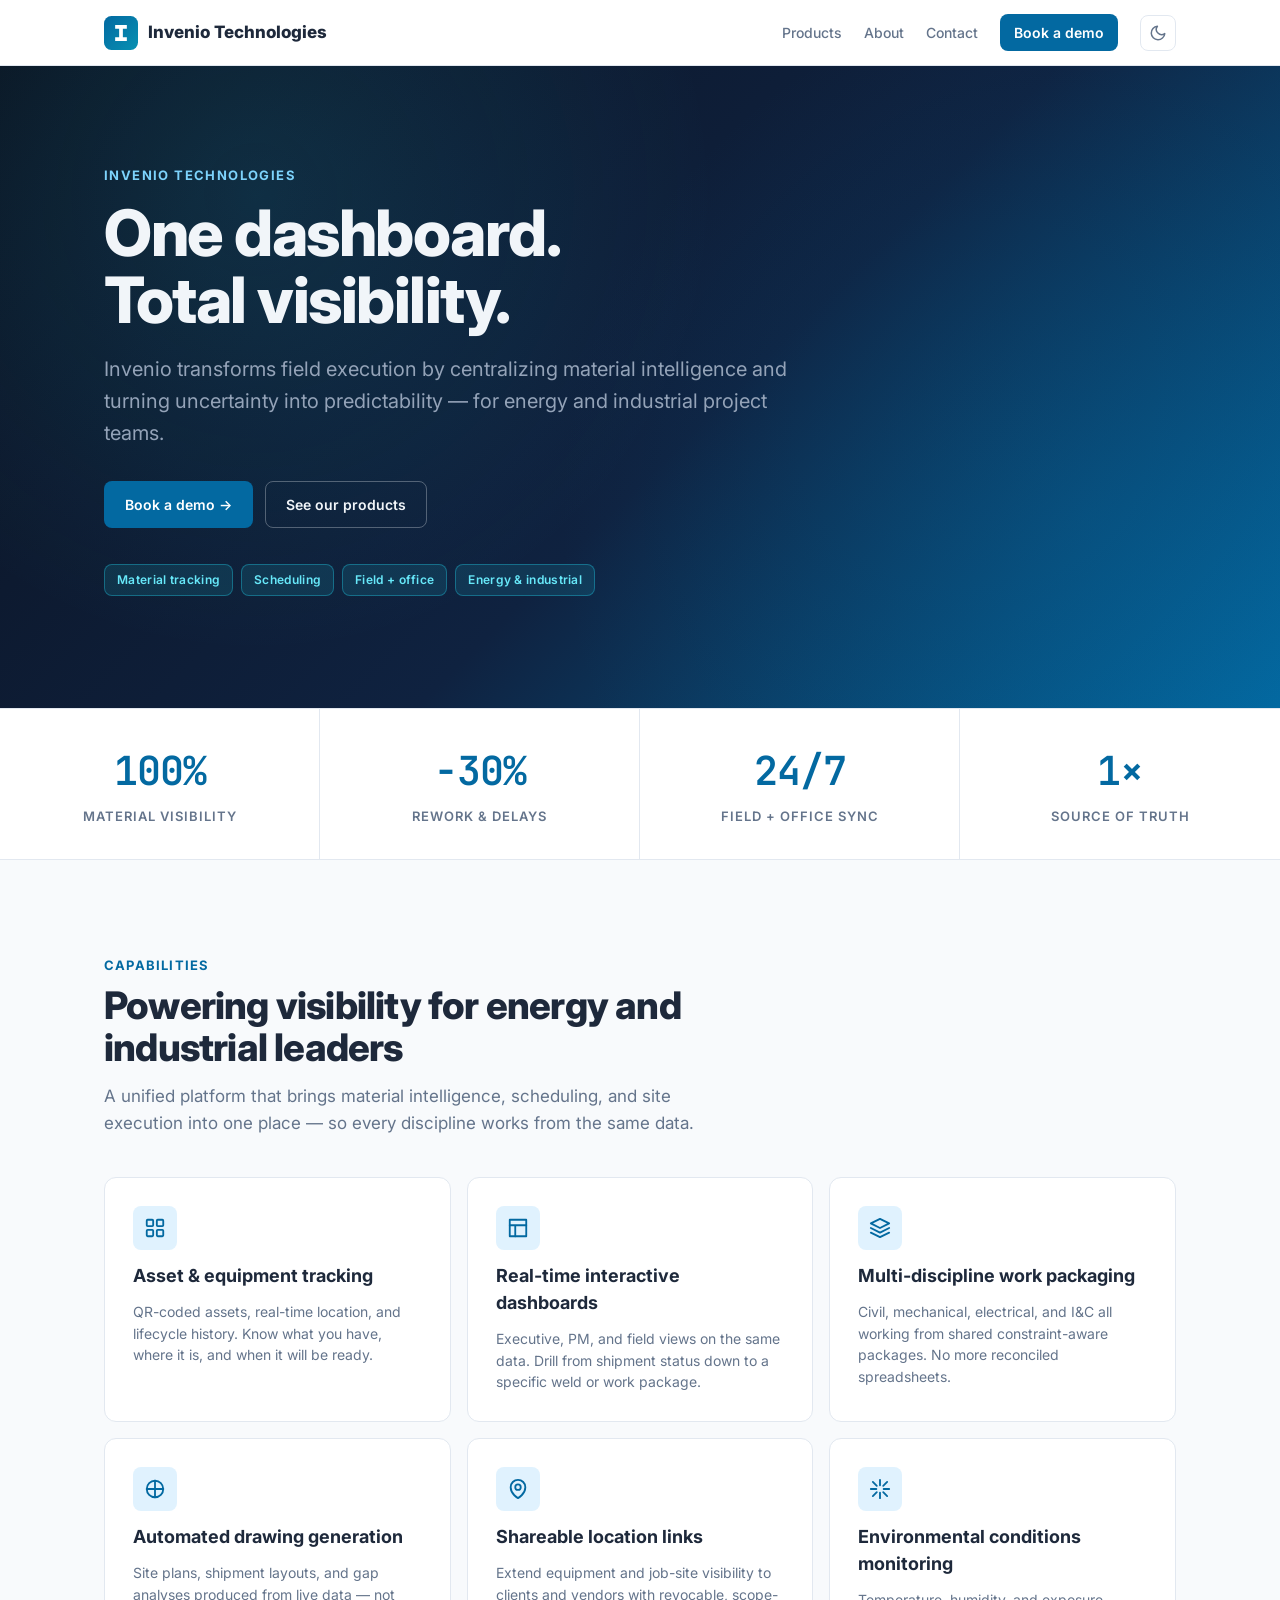
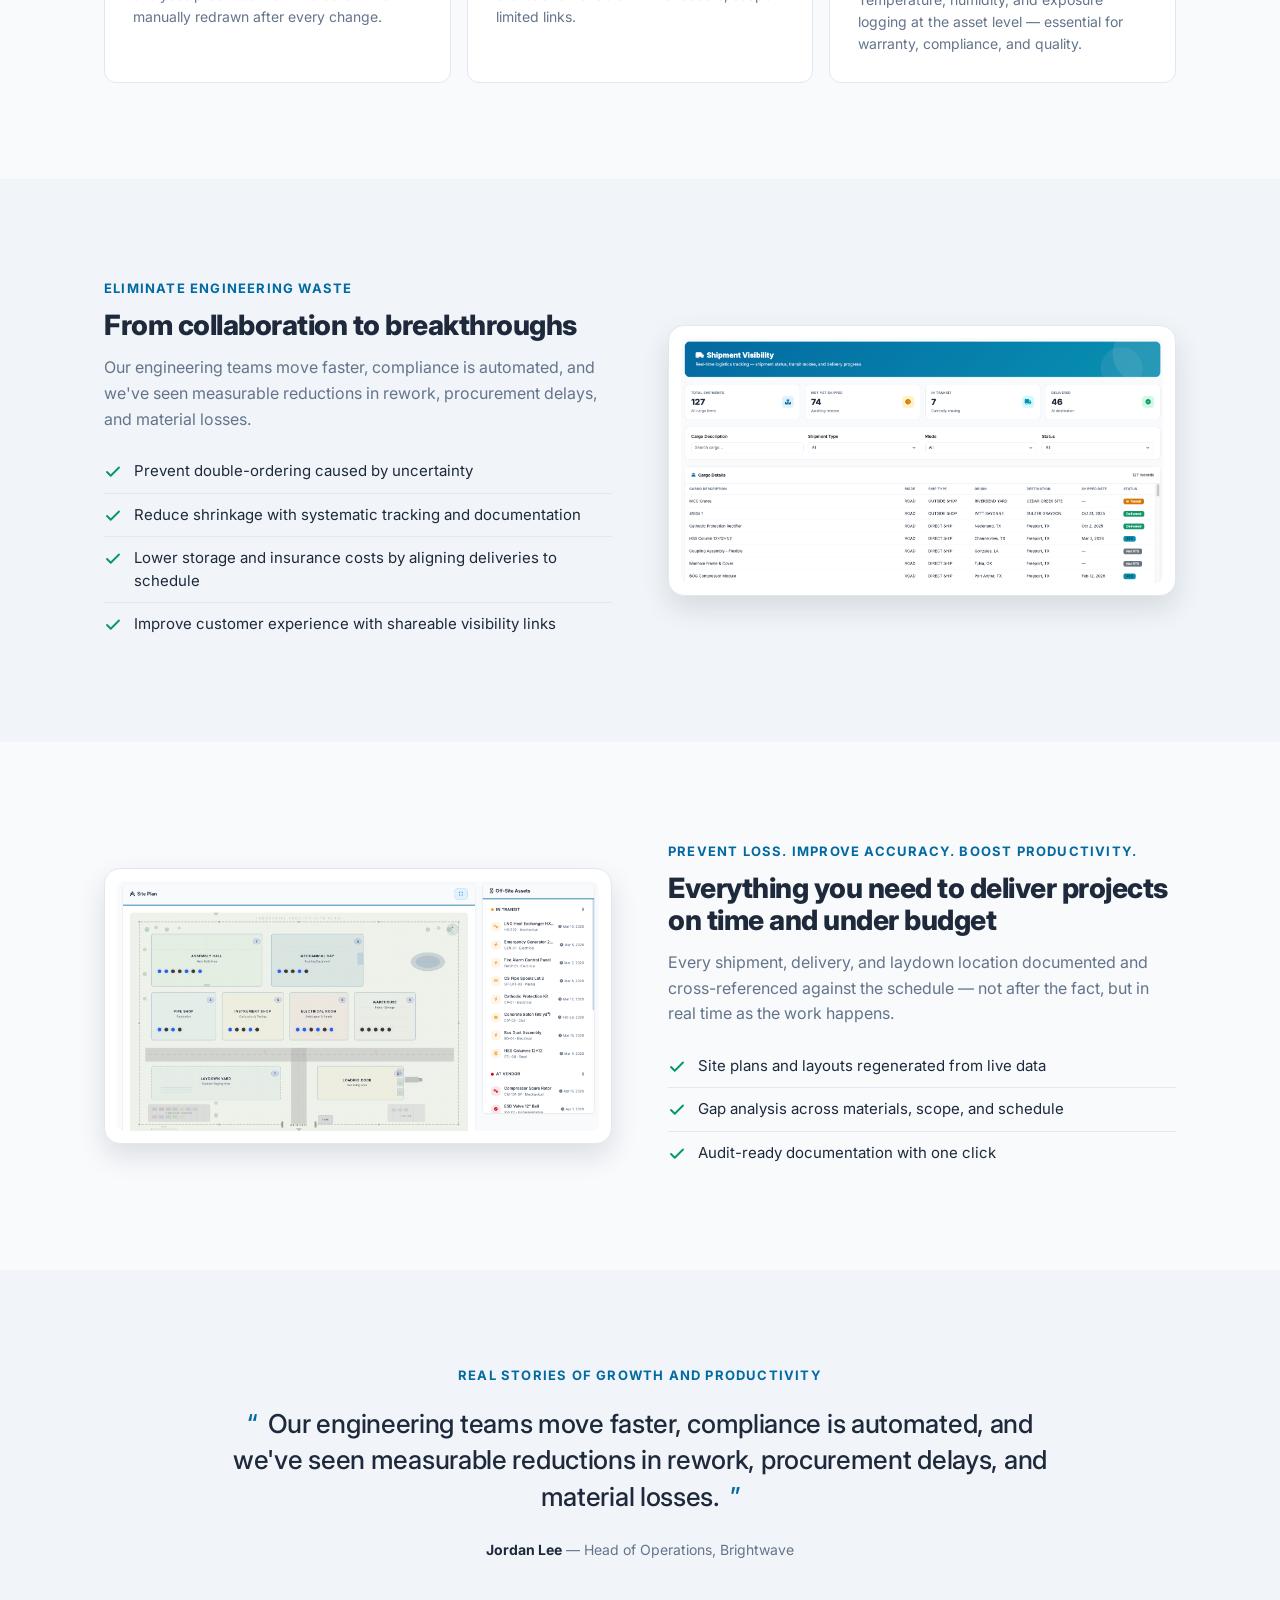
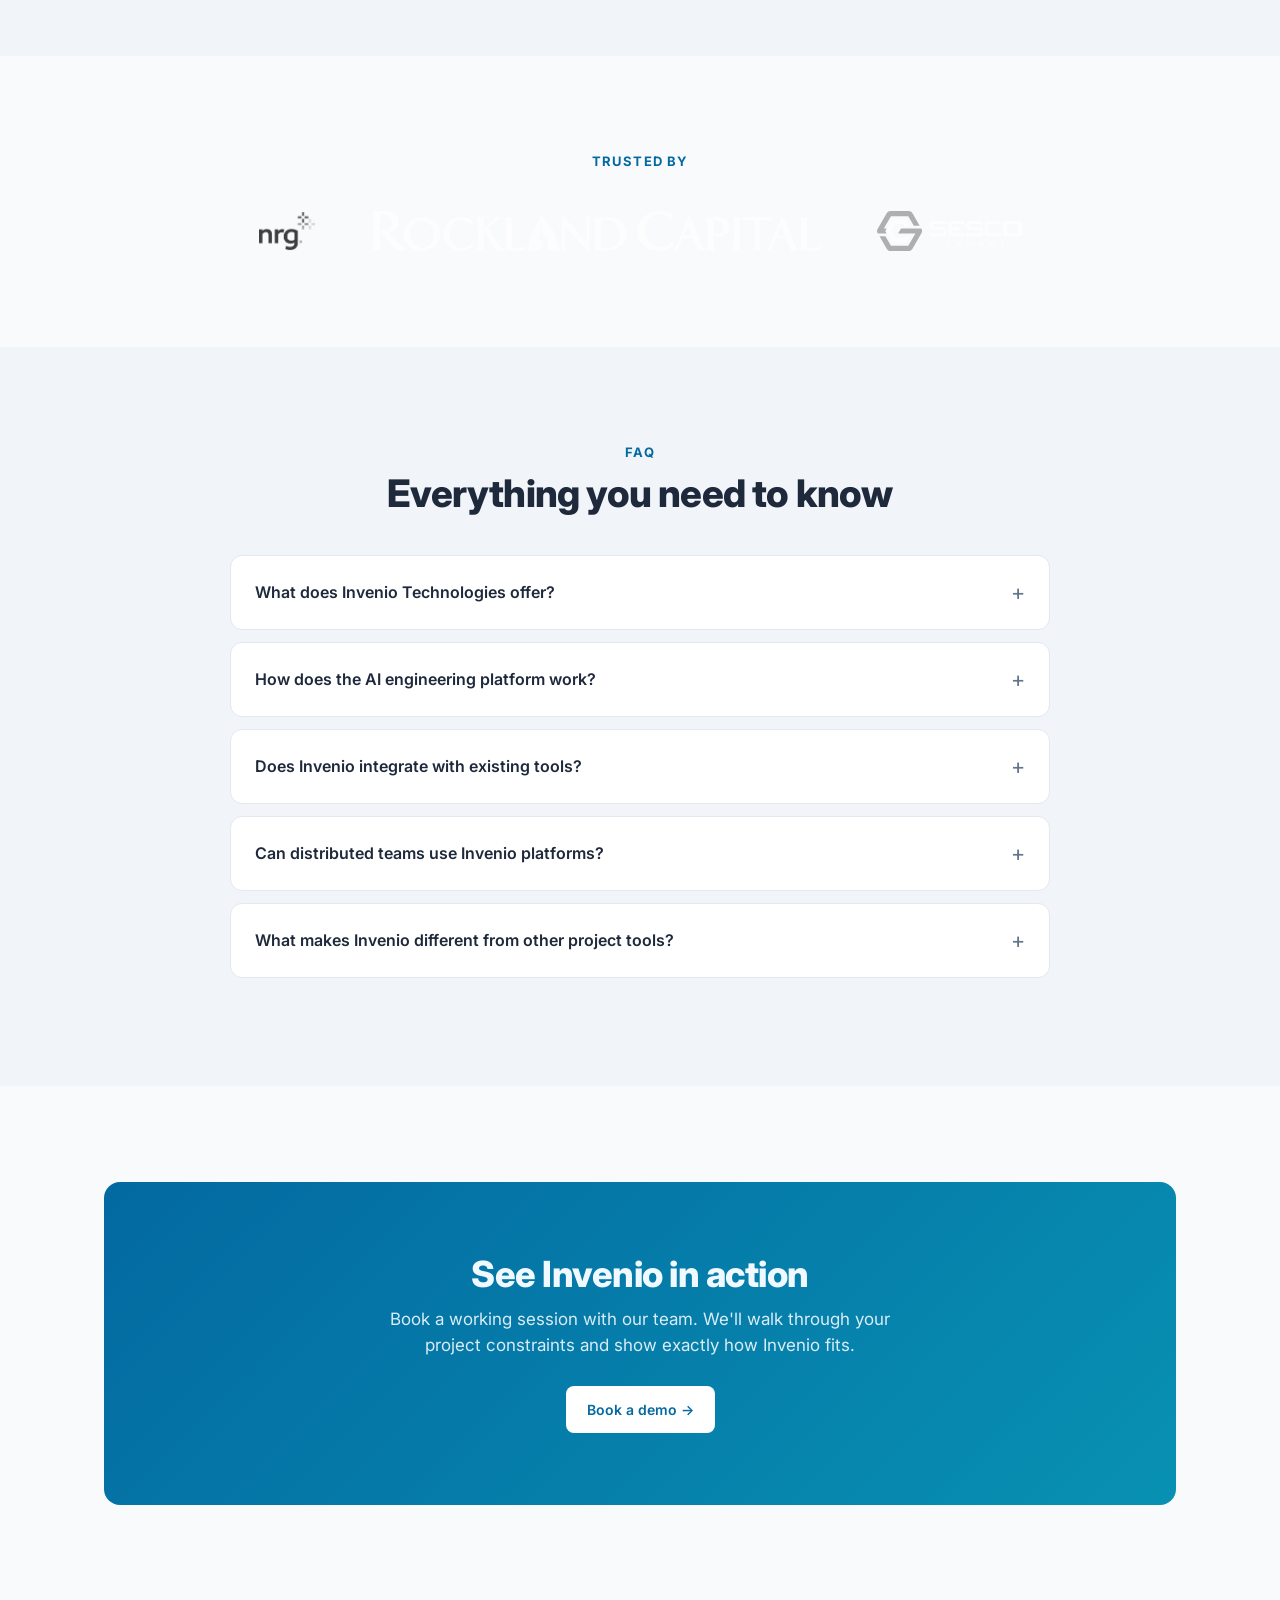
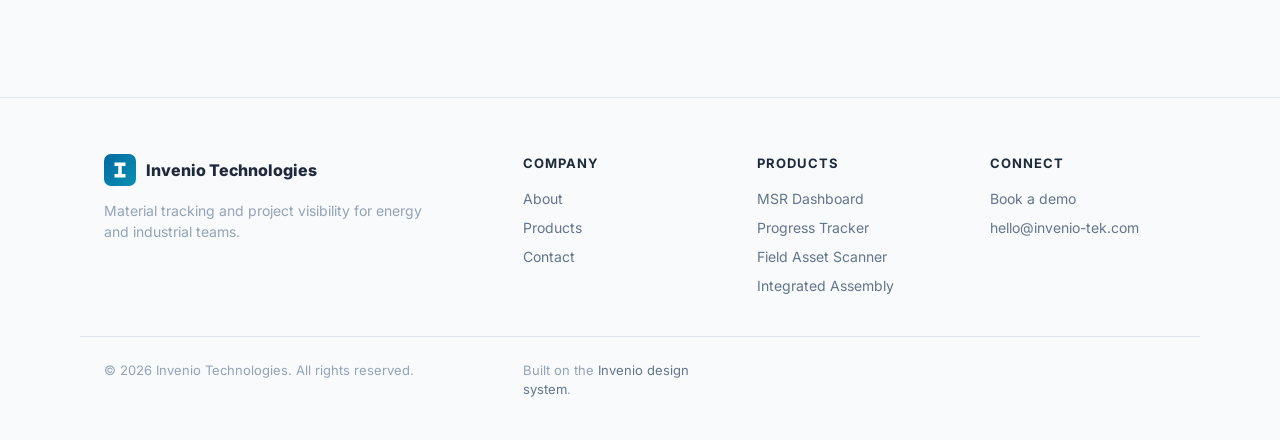
==== commit 6117c1a6: "feat(portfolio): add Project Controls card, rename QR Asset Scanner → Field Asset Scanner, update MS" ====
--- a/index.html
+++ b/index.html
@@ -672,7 +672,7 @@
       <ul>
         <li><a href="portfolio.html#msr">MSR Dashboard</a></li>
         <li><a href="portfolio.html#progress-tracker">Progress Tracker</a></li>
-        <li><a href="portfolio.html#qr-scanner">QR Asset Scanner</a></li>
+        <li><a href="portfolio.html#qr-scanner">Field Asset Scanner</a></li>
         <li><a href="portfolio.html#ia">Integrated Assembly</a></li>
       </ul>
     </div>
